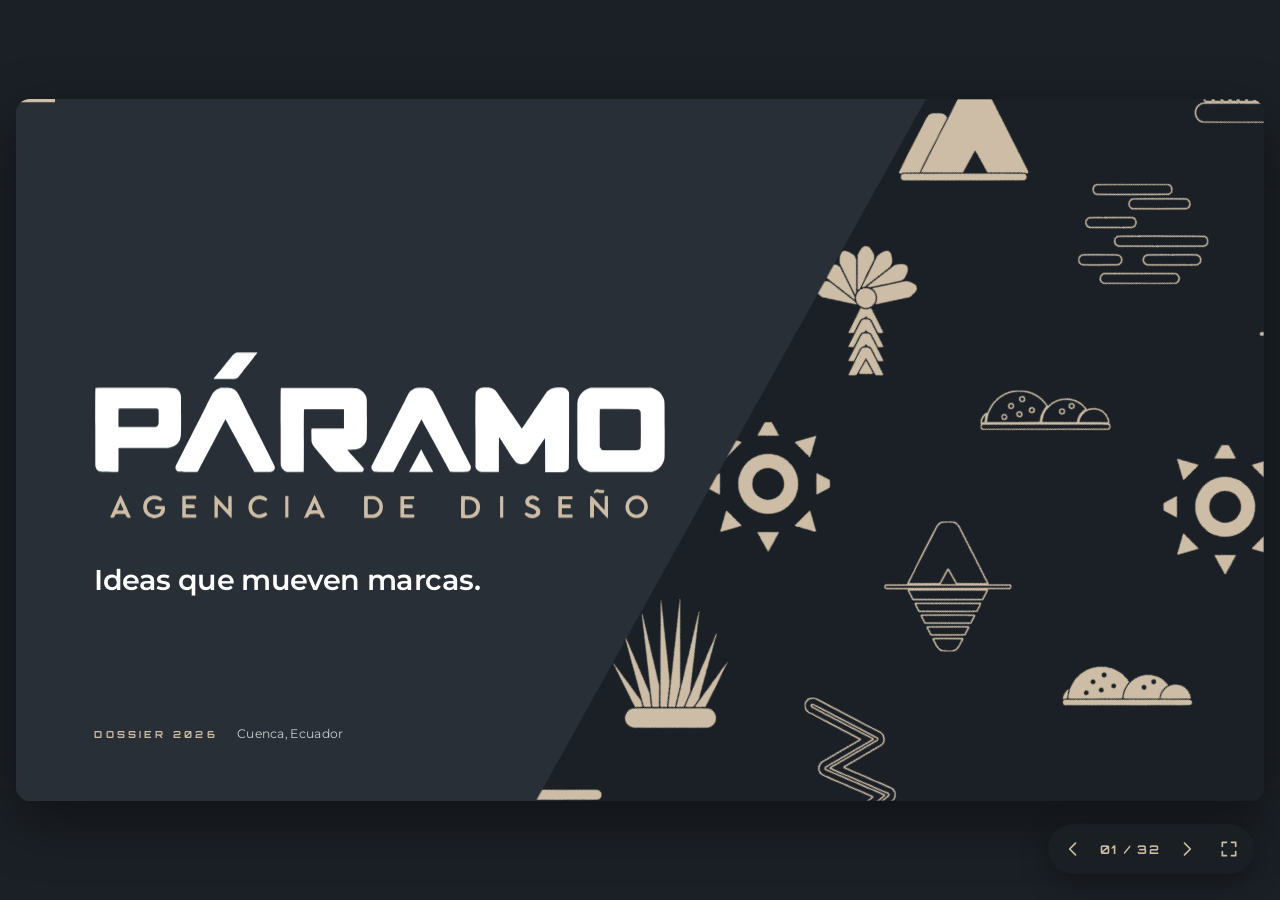
==== dossier/index.html @ e71a1310 "Agrega el dossier animado de Páramo en /dossier Presentación independiente (HTML, fuentes incrustada" ====
<!doctype html>
<html lang="es">
<head>
<meta charset="utf-8">
<meta name="viewport" content="width=device-width, initial-scale=1, viewport-fit=cover">
<title>Dossier Páramo</title>
<meta name="description" content="Dossier de Páramo, agencia de diseño. Cuenca, Ecuador.">
<style>@font-face{font-family:'Montserrat';font-style:normal;font-weight:100 900;font-display:swap;src:url([data-uri]) format('woff2');unicode-range:U+0000-00FF,U+0131,U+0152-0153,U+02BB-02BC,U+02C6,U+02DA,U+02DC,U+0304,U+0308,U+0329,U+2000-206F,U+20AC,U+2122,U+2191,U+2193,U+2212,U+2215,U+FEFF,U+FFFD}@font-face{font-family:'Montserrat';font-style:normal;font-weight:100 900;font-display:swap;src:url([data-uri]) format('woff2');unicode-range:U+0100-02BA,U+02BD-02C5,U+02C7-02CC,U+02CE-02D7,U+02DD-02FF,U+0304,U+0308,U+0329,U+1D00-1DBF,U+1E00-1E9F,U+1EF2-1EFF,U+2020,U+20A0-20AB,U+20AD-20C0,U+2113,U+2C60-2C7F,U+A720-A7FF}@font-face{font-family:'Orbitron';font-style:normal;font-weight:500;font-display:swap;src:url([data-uri]) format('woff2')}@font-face{font-family:'Orbitron';font-style:normal;font-weight:700;font-display:swap;src:url([data-uri]) format('woff2')}@font-face{font-family:'Orbitron';font-style:normal;font-weight:800;font-display:swap;src:url([data-uri]) format('woff2')}</style>
<style>:root{padding-top:env(safe-area-inset-top);padding-bottom:env(safe-area-inset-bottom)}img{max-width:100%}[hidden]{display:none!important}</style>
</head>
<body>
<style>
/* Lienzo fijo de 1920×1080 escalado al visor. Cada lámina entra con un corte diagonal al ángulo de la A del logo. */
:root{
  --azul:#282f37;        /* marca */
  --azul-hondo:#1b2026;  /* visor y láminas de foto */
  --azul-alto:#353e48;   /* superficies sobre azul */
  --oro:#cdbda6;         /* marca */
  --blanco:#ffffff;      /* marca */
  --display:"Montserrat","Avenir Next","Segoe UI",system-ui,sans-serif;
  --tecnica:"Orbitron","Montserrat",ui-sans-serif,sans-serif;
  --ease:cubic-bezier(.77,0,.18,1);
  --ease-out:cubic-bezier(.16,1,.3,1);
  --ease-back:cubic-bezier(.34,1.5,.64,1);
  --ease-wipe:cubic-bezier(.62,.02,.2,1);
  color-scheme:dark;
}
*{box-sizing:border-box}
html,body{height:100%}
body{margin:0;background:var(--azul-hondo);color:var(--blanco);font-family:var(--display);overflow:hidden;-webkit-font-smoothing:antialiased;text-rendering:optimizeLegibility}
button{font:inherit;color:inherit}
:focus-visible{outline:3px solid var(--oro);outline-offset:4px;border-radius:6px}

/* ---------- visor ---------- */
.visor{position:fixed;inset:0;padding-left:max(16px,env(safe-area-inset-left,0px));padding-right:max(16px,env(safe-area-inset-right,0px));padding-block:max(16px,env(safe-area-inset-top,0px)) max(16px,env(safe-area-inset-bottom,0px));touch-action:none}
.marco{position:relative;width:100%;height:100%}
.stage{position:absolute;left:50%;top:50%;width:1920px;height:1080px;transform:translate(-50%,-50%) scale(var(--s,.4));border-radius:22px;overflow:hidden;background:var(--azul);box-shadow:0 30px 90px rgba(0,0,0,.4)}
body.fs .visor{padding:0}
body.fs .stage{border-radius:0;box-shadow:none}
.progreso{position:absolute;left:0;top:0;height:5px;width:100%;background:var(--oro);transform-origin:0 50%;transform:scaleX(var(--p,0));transition:transform .8s var(--ease),background .4s;z-index:40}
.stage[data-tema="oro"] .progreso{background:var(--azul)}
.sweep{position:absolute;inset:0;z-index:30;pointer-events:none;background:var(--oro)}
.wiping{transition:clip-path .9s var(--ease-wipe)!important}

.controles{position:fixed;right:calc(max(16px,env(safe-area-inset-right,0px)) + 10px);bottom:calc(max(16px,env(safe-area-inset-bottom,0px)) + 10px);z-index:50;display:flex;align-items:center;gap:2px;padding:5px;border-radius:999px;background:rgba(27,32,38,.78);-webkit-backdrop-filter:blur(12px);backdrop-filter:blur(12px);color:var(--oro);box-shadow:0 8px 30px rgba(0,0,0,.3);transition:opacity .5s}
.controles.oculto{opacity:0}
.controles:hover,.controles:focus-within{opacity:1}
.ctl{width:40px;height:40px;display:grid;place-items:center;border:0;border-radius:50%;background:transparent;cursor:pointer;color:inherit}
.ctl:hover{background:rgba(205,189,166,.14)}
.ctl svg{width:20px;height:20px;fill:none;stroke:currentColor;stroke-width:2;stroke-linecap:round;stroke-linejoin:round}
.contador{font-family:var(--tecnica);font-weight:700;font-size:12px;letter-spacing:.14em;min-width:70px;text-align:center;font-variant-numeric:tabular-nums}

/* ---------- láminas ---------- */
.slide{position:absolute;inset:0;overflow:hidden;visibility:hidden}
.slide.is-current{visibility:visible}
.slide.is-leaving{transition:transform .9s var(--ease-wipe),filter .9s var(--ease-wipe);filter:brightness(.62)}
.slide:not(.is-current) *{animation-play-state:paused!important}
.t-azul{background:var(--azul);--fg:var(--blanco);--fg-2:rgba(255,255,255,.76);--eyebrow:var(--oro);color:var(--fg)}
.t-noche{background:var(--azul-hondo);--fg:var(--blanco);--fg-2:rgba(255,255,255,.74);--eyebrow:var(--oro);color:var(--fg)}
.t-blanco{background:var(--blanco);--fg:var(--azul);--fg-2:rgba(40,47,55,.78);--eyebrow:rgba(40,47,55,.72);color:var(--fg)}
.t-oro{background:var(--oro);--fg:var(--azul);--fg-2:rgba(40,47,55,.86);--eyebrow:var(--azul);color:var(--fg)}

.tec{font-family:var(--tecnica)}
.eyebrow{font-family:var(--tecnica);font-weight:700;font-size:16px;line-height:1.4;letter-spacing:.32em;text-transform:uppercase;margin:0 0 26px;color:var(--eyebrow)}
.h2{font-weight:800;font-size:76px;line-height:1.02;letter-spacing:-.022em;margin:0;text-wrap:balance}
.lead{font-weight:500;font-size:30px;line-height:1.45;margin:0;color:var(--fg-2);text-wrap:pretty}
.body{font-weight:500;font-size:25px;line-height:1.5;margin:0;color:var(--fg-2);text-wrap:pretty}

.mot{display:block;overflow:visible}

/* ---------- primitivas de entrada ---------- */
[data-a]{transition:opacity .9s var(--ease-out) var(--d,0s),transform 1s var(--ease-out) var(--d,0s),clip-path 1.15s var(--ease) var(--d,0s)}
[data-a="pop"]{transition-timing-function:var(--ease-out),var(--ease-back),var(--ease)}
.slide:not(.is-on) [data-a="up"]{opacity:0;transform:translateY(46px)}
.slide:not(.is-on) [data-a="fade"]{opacity:0}
.slide:not(.is-on) [data-a="pop"]{opacity:0;transform:scale(.6)}
[data-a="clip"]{clip-path:polygon(0% 0%,130% 0%,130% 100%,-30% 100%)}
.slide:not(.is-on) [data-a="clip"]{clip-path:polygon(130% 0%,130% 0%,130% 100%,100% 100%)}
[data-a="clip"]>img,[data-a="clip"]>video{transition:transform 2s var(--ease-out) var(--d,0s)}
.slide:not(.is-on) [data-a="clip"]>img,.slide:not(.is-on) [data-a="clip"]>video{transform:scale(1.2)}
.ln{display:block;overflow:hidden;padding-bottom:.12em;margin-bottom:-.12em}
.ln>span{display:block;transition:transform 1.05s var(--ease-out) var(--d,0s)}
.slide:not(.is-on) .ln>span{transform:translateY(115%)}

/* ---------- 01 portada ---------- */
.s1-stream{position:absolute;inset:0;clip-path:polygon(1400px 0,1920px 0,1920px 1080px,800px 1080px);background:var(--azul-hondo);transition:opacity 1.4s var(--ease-out) .1s}
.slide:not(.is-on) .s1-stream{opacity:0}
.s1-cols{position:absolute;left:1000px;top:-560px;width:1100px;height:2200px;display:flex;justify-content:center;gap:56px;transform:rotate(29deg)}
.s1-col{width:260px;height:100%;overflow:hidden}
.s1-track{will-change:transform;animation:sube 58s linear infinite}
.s1-track.baja{animation-name:baja;animation-duration:64s}
.s1-track.lenta{animation-duration:76s}
.s1-track .mot{width:200px;height:200px;margin:0 auto 110px;transform:rotate(-29deg);color:var(--oro)}
.s1-col.linea .mot{color:transparent;stroke:var(--oro);stroke-width:4.5px}
@keyframes sube{from{transform:translateY(0)}to{transform:translateY(-50%)}}
@keyframes baja{from{transform:translateY(-50%)}to{transform:translateY(0)}}
.s1-logo{position:absolute;left:120px;top:388px;width:880px}
.lockup{display:block;width:100%;height:auto;overflow:visible}
.lockup .ltr{fill:var(--blanco);transform:translateY(470px);transition:transform 1.15s var(--ease-out) calc(.2s + var(--i)*.07s)}
.is-on .lockup .ltr{transform:none}
.lockup .tag{fill:var(--oro);transition:opacity 1s var(--ease-out) .85s,transform 1s var(--ease-out) .85s}
.slide:not(.is-on) .lockup .tag{opacity:0;transform:translateY(46px)}
.s1-lema{position:absolute;left:120px;top:712px;margin:0;font-weight:600;font-size:44px;letter-spacing:-.01em;color:var(--blanco)}
.s1-pie{position:absolute;left:120px;bottom:92px;display:flex;align-items:baseline;gap:30px;font-size:19px;color:var(--fg-2)}
.s1-pie .tec{font-weight:700;font-size:15px;letter-spacing:.34em;text-transform:uppercase;color:var(--oro)}

/* ---------- 02 origen ---------- */
.s2-quebrada{position:absolute;left:1180px;top:-120px;height:1310px;width:auto;color:var(--oro)}
.q-draw .trazo{stroke-dasharray:1;stroke-dashoffset:1;transition:stroke-dashoffset 2.6s cubic-bezier(.45,0,.2,1) .35s}
.is-on .q-draw .trazo{stroke-dashoffset:0}
.s2-texto{position:absolute;left:120px;top:196px;width:1180px}
.h-mega{font-weight:900;font-size:112px;line-height:.98;letter-spacing:-.03em;margin:0}
.resalte{margin-top:.08em}
.resalte>span{display:inline-block!important;position:relative;isolation:isolate;padding:0 .16em}
.resalte>span::before{content:"";position:absolute;inset:.06em 0 .02em;background:var(--oro);z-index:-1;transform-origin:0 50%;transition:transform .9s var(--ease) calc(var(--d,0s) + .45s)}
.slide:not(.is-on) .resalte>span::before{transform:scaleX(0)}
.s2-texto .lead{margin-top:56px;max-width:780px}

/* ---------- 03 reto ---------- */
.s3-azul{position:absolute;inset:0;background:var(--azul);clip-path:polygon(0 0,1160px 0,560px 1080px,0 1080px);transition:clip-path 1.2s var(--ease) .3s}
.slide:not(.is-on) .s3-azul{clip-path:polygon(0 0,2520px 0,1920px 1080px,0 1080px)}
.s3-col{position:absolute;top:150px}
.s3-col.izq{left:120px;width:620px;--fg:var(--blanco);--fg-2:rgba(255,255,255,.76);--eyebrow:var(--oro);color:var(--blanco)}
.s3-col.der{left:1220px;width:600px}
.s3-col .h2{margin-bottom:30px}
.s3-viz{position:absolute;top:690px;width:560px;height:300px;overflow:visible}
.s3-viz.izq{left:110px}
.s3-viz.der{left:1240px}
.s3-viz text{font-family:var(--display);font-weight:700;font-size:21px;text-anchor:middle;dominant-baseline:central}
.s3-viz.izq circle{fill:none;stroke:var(--blanco);stroke-width:2.5;stroke-dasharray:7 9}
.s3-viz.izq text{fill:var(--blanco)}
.s3-viz.izq .nodo{animation:deriva1 6s ease-in-out infinite alternate}
.s3-viz.izq .n2{animation-name:deriva2;animation-duration:7s}
.s3-viz.izq .n3{animation-name:deriva3;animation-duration:5.4s}
@keyframes deriva1{to{transform:translate(-26px,22px)}}
@keyframes deriva2{to{transform:translate(8px,-30px)}}
@keyframes deriva3{to{transform:translate(30px,18px)}}
.s3-viz.der circle{fill:none;stroke:var(--azul);stroke-width:3}
.s3-viz.der text{fill:var(--azul)}
.s3-viz.der .nodo{transition:transform 1.2s var(--ease) 1.5s}
.s3-viz.der .nodo text{transition:opacity .5s 1.4s}
.is-on .s3-viz.der .n1{transform:translate(170px,0)}
.is-on .s3-viz.der .n2{transform:translate(0,60px)}
.is-on .s3-viz.der .n3{transform:translate(-170px,-20px)}
.is-on .s3-viz.der .nodo text{opacity:0}
.s3-viz.der .uno{transform-origin:280px 150px;transition:transform .9s var(--ease-back) 2.5s}
.s3-viz.der .uno circle{fill:var(--azul);stroke:none}
.s3-viz.der .uno text{fill:var(--oro);font-weight:800;font-size:27px;letter-spacing:.06em}
.slide:not(.is-on) .s3-viz.der .uno{transform:scale(0)}

/* ---------- 04 principios ---------- */
.s4-cab{position:absolute;left:120px;top:92px;width:1200px}
.s4-cab .h2{font-size:84px}
.s4-cab .lead{margin-top:14px}
.s4-bento{position:absolute;left:120px;top:342px;width:1680px;height:540px;display:grid;grid-template-columns:640px 1fr 1fr;grid-template-rows:1fr 1fr;gap:30px;margin:0;padding:0;list-style:none}
.card{position:relative;overflow:hidden;border-radius:30px;padding:44px;display:flex;flex-direction:column;justify-content:flex-end;gap:12px;min-width:0}
.card h3{margin:0;font-weight:800;font-size:38px;line-height:1.08;letter-spacing:-.015em;position:relative;max-width:var(--tw,420px)}
.card p{margin:0;font-weight:500;font-size:22px;line-height:1.45;position:relative;max-width:var(--tw,420px)}
.card .mot{position:absolute}
.card.a{grid-row:1/3;background:var(--azul);color:var(--blanco);padding:52px}
.card.a h3{font-size:50px}
.card.a{--tw:350px}
.card.a p{font-size:25px;color:rgba(255,255,255,.78)}
.card.a .mot{right:-118px;top:-40px;height:600px;width:auto;color:var(--oro);transform-origin:50% 100%;animation:mece 6s ease-in-out infinite alternate}
.card.b{grid-column:2/4;background:var(--oro);color:var(--azul);--tw:560px}
.card.b .mot{right:70px;top:10px;height:236px;width:auto;color:var(--blanco);animation:flota 5s ease-in-out infinite alternate}
.card.c{background:var(--blanco);color:var(--azul);border:2.5px solid var(--azul);--tw:300px}
.card.c .mot{right:30px;top:26px;height:124px;width:auto;color:var(--oro);animation:gira 40s linear infinite}
.card.d{background:var(--oro);color:var(--azul);--tw:430px}
.card.d .mot{right:30px;top:26px;width:150px;height:auto;color:var(--blanco);transform-origin:50% 100%;animation:respira 4.5s ease-in-out infinite alternate}
.card.c p,.card.b p,.card.d p{color:rgba(40,47,55,.86)}
@keyframes mece{from{transform:rotate(-2.4deg)}to{transform:rotate(2.4deg)}}
@keyframes flota{from{transform:translateY(-8px)}to{transform:translateY(12px)}}
@keyframes gira{to{transform:rotate(360deg)}}
@keyframes respira{from{transform:scale(1)}to{transform:scale(1.08)}}
.s4-valores{position:absolute;left:-80px;right:-80px;top:926px;height:88px;background:var(--azul);transform:rotate(-1.6deg);display:flex;align-items:center;overflow:hidden}
.s4-valores .pista{display:flex;align-items:center;white-space:nowrap;animation:marquesina 42s linear infinite;will-change:transform}
.s4-valores span{font-weight:800;font-size:30px;letter-spacing:.14em;text-transform:uppercase;color:var(--oro)}
.s4-valores .mot{width:30px;height:30px;margin:0 38px;color:var(--oro)}
@keyframes marquesina{to{transform:translateX(-50%)}}

/* ---------- 05 servicios ---------- */
.s5-izq{position:absolute;left:120px;top:150px;width:560px}
.s5-izq .h2{font-size:72px}
.s5-ficha{position:absolute;left:120px;top:600px;width:560px}
.s5-num{margin:0;font-weight:700;font-size:16px;letter-spacing:.28em;color:var(--oro);font-variant-numeric:tabular-nums}
.s5-nombre{margin:18px 0 12px;font-weight:800;font-size:54px;letter-spacing:-.02em;color:var(--oro)}
.s5-desc{margin:0;font-weight:500;font-size:27px;line-height:1.45;color:var(--fg-2);min-height:2.9em}
.s5-ficha.cambia .s5-nombre,.s5-ficha.cambia .s5-desc{animation:aparece .6s var(--ease-out) both}
.s5-ficha.cambia .s5-desc{animation-delay:.08s}
@keyframes aparece{from{opacity:0;transform:translateY(16px)}}
.s5-barra{margin-top:34px;height:3px;background:rgba(255,255,255,.14);overflow:hidden}
.s5-barra span{display:block;height:100%;background:var(--oro);transform-origin:0 50%;animation:llena 3s linear both}
@keyframes llena{from{transform:scaleX(0)}to{transform:scaleX(1)}}
.s5-lista{position:absolute;left:770px;top:166px;margin:0;padding:0;list-style:none}
.s5-verbo{display:block;border:0;background:none;padding:0 12px 0 0;margin:0;cursor:pointer;text-align:left;font-family:var(--display);font-weight:900;font-size:124px;line-height:1.2;letter-spacing:-.025em;color:transparent;-webkit-text-stroke:2px rgba(205,189,166,.55);transition:color .55s var(--ease-out),-webkit-text-stroke-color .55s,transform .7s var(--ease-out)}
.s5-verbo:hover{-webkit-text-stroke-color:var(--oro)}
.s5-verbo[aria-pressed="true"]{color:var(--blanco);-webkit-text-stroke-color:transparent;transform:translateX(34px)}

/* ---------- 06 equipo ---------- */
.s6-cab{position:absolute;left:120px;top:96px;width:1300px}
.s6-cab .h2{font-size:72px}
.s6-cab .body{margin-top:18px;max-width:none}
.s6-fila{margin:0;padding:0;list-style:none}
.s6-card{position:absolute;width:250px;transition:transform 1.1s var(--ease-out) calc(.3s + var(--i)*.09s),opacity .9s var(--ease-out) calc(.3s + var(--i)*.09s)}
.slide:not(.is-on) .s6-card{transform:translateY(150px);opacity:0}
.s6-foto{margin:0;border-radius:18px;overflow:hidden;aspect-ratio:508/594;background:var(--azul);box-shadow:0 22px 40px rgba(40,47,55,.22)}
.s6-foto img{display:block;width:100%;height:100%;object-fit:cover;transition:transform 2s var(--ease-out) calc(.3s + var(--i)*.09s)}
.slide:not(.is-on) .s6-foto img{transform:scale(1.2)}
.s6-nombre{margin:16px 0 4px;font-weight:800;font-size:24px;letter-spacing:-.01em}
.s6-rol{margin:0;font-family:var(--tecnica);font-weight:700;font-size:12px;line-height:1.5;letter-spacing:.16em;text-transform:uppercase;color:rgba(40,47,55,.86)}

/* ---------- integrantes ---------- */
.perfil-mot{position:absolute;color:var(--oro)}
.perfil-mot.sube{transition:transform 1.5s var(--ease-out) .15s}
.slide:not(.is-on) .perfil-mot.sube{transform:translateY(300px)}
.perfil-mot.cordillera{left:860px;top:548px;width:1160px;height:auto}
.perfil-mot.quebrada{left:1330px;top:170px;height:1000px;width:auto}
.perfil-foto{position:absolute;left:1150px;top:196px;width:540px;height:632px;margin:0;border-radius:30px;overflow:hidden;box-shadow:0 40px 90px rgba(0,0,0,.45)}
.perfil-foto img{display:block;width:100%;height:100%;object-fit:cover}
.perfil-texto{position:absolute;left:120px;top:206px;width:980px}
.perfil-nombre{margin:0 0 34px;font-weight:900;font-size:176px;line-height:.9;letter-spacing:-.04em}
.chips{display:flex;flex-wrap:wrap;gap:14px;list-style:none;padding:0;margin:46px 0 0;max-width:900px}
.chips li{font-weight:600;font-size:22px;padding:12px 24px;border:2px solid rgba(205,189,166,.7);border-radius:999px;color:var(--oro)}

/* ---------- 08 crisol ---------- */
.s8-cab{position:absolute;left:120px;top:96px;width:640px}
.s8-cab .h2{font-size:68px;margin-bottom:16px}
.tile{position:absolute;margin:0;border-radius:24px;overflow:hidden;background:#000}
.tile>img,.tile>video{display:block;width:100%;height:100%;object-fit:cover}
.tile.a{left:120px;top:360px;width:640px;height:630px}
.tile.b{left:790px;top:96px;width:500px;height:432px}
.tile.c{left:1320px;top:96px;width:480px;height:432px}
.tile.d{left:790px;top:558px;width:500px;height:432px}
.tile.e{left:1320px;top:558px;width:480px;height:432px}
.tile-tag{position:absolute;left:18px;bottom:18px;padding:8px 16px;border-radius:999px;background:rgba(27,32,38,.72);-webkit-backdrop-filter:blur(8px);backdrop-filter:blur(8px);font-weight:600;font-size:16px;color:var(--blanco)}

/* ---------- 09 danzarte ---------- */
.s9-cab{position:absolute;left:0;right:0;top:84px;text-align:center}
.s9-cab .h2{font-size:84px}
.s9-cab .body{margin-top:12px}
.s9-carrusel{position:absolute;left:0;top:300px;width:1920px;height:720px;perspective:1100px;cursor:grab;touch-action:none}
.s9-carrusel.agarrado{cursor:grabbing}
.s9-foto{position:absolute;left:795px;top:140px;width:330px;height:440px;margin:0;border-radius:22px;overflow:hidden;background:var(--oro);box-shadow:0 28px 50px rgba(40,47,55,.2);will-change:transform,opacity;backface-visibility:hidden}
.s9-foto img{display:block;width:100%;height:100%;object-fit:cover;pointer-events:none;user-select:none;-webkit-user-drag:none}
.s9-pista{position:absolute;left:0;right:0;bottom:46px;margin:0;text-align:center;font-weight:700;font-size:13px;letter-spacing:.32em;text-transform:uppercase;color:rgba(40,47,55,.72)}

/* ---------- 10 promocional ---------- */
.s10-video{position:absolute;left:170px;top:113px;width:480px;height:853px;margin:0;border-radius:38px;overflow:hidden;background:#000;box-shadow:0 40px 90px rgba(0,0,0,.45)}
.s10-video video{display:block;width:100%;height:100%;object-fit:cover}
.s10-sonido{position:absolute;right:18px;bottom:18px;display:flex;align-items:center;gap:10px;padding:10px 18px 10px 14px;border:0;border-radius:999px;background:rgba(27,32,38,.72);-webkit-backdrop-filter:blur(8px);backdrop-filter:blur(8px);color:var(--blanco);font-weight:600;font-size:17px;cursor:pointer}
.s10-sonido svg{width:22px;height:22px;fill:none;stroke:currentColor;stroke-width:2;stroke-linecap:round;stroke-linejoin:round}
.s10-sonido .on{display:none}
.s10-sonido[aria-pressed="true"] .on{display:inline}
.s10-sonido[aria-pressed="true"] .off{display:none}
.s10-texto{position:absolute;left:790px;top:150px;width:1000px}
.s10-texto .h2{font-size:92px;margin-bottom:24px}
.s10-tira{position:absolute;left:790px;top:610px;display:flex;gap:24px}
.s10-tira img{display:block;width:160px;height:284px;object-fit:cover;border-radius:14px;outline:3px solid transparent;outline-offset:5px;transition:opacity .9s var(--ease-out) var(--d,0s),transform 1s var(--ease-out) var(--d,0s),outline-color .3s}
.s10-tira img.activo{outline-color:var(--oro)}
.s10-progreso{position:absolute;left:790px;top:930px;width:896px;height:4px;background:rgba(255,255,255,.14);border-radius:4px;overflow:hidden}
.s10-progreso span{display:block;height:100%;background:var(--oro);transform-origin:0 50%;transform:scaleX(0)}

/* ---------- marcas ---------- */
.sm-cab{position:absolute;left:120px;top:96px;width:1300px}
.sm-cab .h2{font-size:76px;margin-bottom:16px}
.sm-marcas{position:absolute;left:120px;top:340px;width:1680px;height:640px;display:grid;grid-template-columns:repeat(3,1fr);gap:30px;margin:0;padding:0;list-style:none}
.marca{position:relative;border-radius:28px;overflow:hidden;min-width:0;box-shadow:0 26px 50px rgba(40,47,55,.22)}
.marca .logo{position:absolute;inset:0 0 110px;display:grid;place-items:center}
.marca .logo img{display:block;width:var(--lw,70%);height:auto;transition:transform 1.5s var(--ease-out) calc(var(--d,0s) + .25s)}
.slide:not(.is-on) .marca .logo img{transform:scale(.8)}
.marca .pie{position:absolute;left:36px;right:36px;bottom:34px;display:flex;align-items:flex-end;justify-content:space-between;gap:16px}
.marca .pie p{margin:0}
.marca .pie b{display:block;font-weight:800;font-size:28px;letter-spacing:-.01em}
.marca .pie small{display:block;margin-top:6px;font-family:var(--tecnica);font-weight:700;font-size:12px;letter-spacing:.18em;text-transform:uppercase}
.muestras{display:flex;gap:8px;margin:0;padding:0;list-style:none}
.muestras li{width:28px;height:28px;border-radius:50%;box-shadow:inset 0 0 0 1.5px currentColor}
.marca.nol{background:#f6f6f6;color:#24335e;--lw:78%}
.marca.nov{background:#131b2a;color:#ffffff;--lw:44%}
.marca.pos{background:#ffffff;color:#b11f1d;--lw:52%}

/* ---------- posts ---------- */
.sp-cab{position:absolute;left:120px;top:96px;width:1400px}
.sp-cab .h2{font-size:76px;margin-bottom:16px}
.sp-cinta{position:absolute;left:0;top:336px;width:1920px;height:680px;overflow:hidden}
.sp-pista{display:flex;width:max-content;padding-top:10px;animation:marquesina 64s linear infinite;will-change:transform}
.sp-cinta:hover .sp-pista{animation-play-state:paused}
.post{flex:none;width:480px;height:600px;margin:0 36px 0 0;border-radius:20px;overflow:hidden;box-shadow:0 26px 50px rgba(0,0,0,.45)}
.post img{display:block;width:100%;height:100%;object-fit:cover}

/* ---------- bienes raíces ---------- */
.sb-cab{position:absolute;left:120px;top:96px;width:1060px}
.sb-cab .h2{font-size:76px;margin-bottom:16px}
.sb-fotos{position:absolute;left:120px;top:362px;width:1060px;height:596px;margin:0;border-radius:26px;overflow:hidden;background:#000;box-shadow:0 30px 70px rgba(0,0,0,.4)}
.sb-pase img{position:absolute;inset:0;display:block;width:100%;height:100%;object-fit:cover;opacity:0;transform:scale(1.12);transition:opacity 1.3s ease,transform 7s linear}
.sb-pase img.activo{opacity:1;transform:scale(1)}
.sb-puntos{position:absolute;right:26px;bottom:28px;display:flex;gap:9px}
.sb-puntos span{width:9px;height:9px;border-radius:50%;background:rgba(255,255,255,.5);transition:background .3s,transform .3s}
.sb-puntos span.activo{background:var(--oro);transform:scale(1.3)}
.s10-video.sb-video{left:1260px}

/* ---------- motivos por integrante ---------- */
.perfil-mot.sol{left:1250px;top:380px;height:900px;width:auto;animation:gira 70s linear infinite}
.perfil-mot.neblina{left:960px;top:560px;width:1120px;height:auto;animation:niebla 9s ease-in-out infinite alternate}
@keyframes niebla{from{transform:translateX(-36px)}to{transform:translateX(44px)}}
.s-jose .perfil-nombre{font-size:136px}

/* ---------- Mapola: marca ---------- */
.mm-cab{position:absolute;left:120px;top:96px;width:1200px}
.mm-cab .h2{font-size:76px;margin-bottom:16px}
.mm-paleta{position:absolute;right:120px;top:214px;display:flex;gap:28px;margin:0;padding:0;list-style:none}
.mm-paleta li{display:flex;align-items:center;gap:12px;font-family:var(--tecnica);font-weight:700;font-size:13px;letter-spacing:.14em;color:rgba(40,47,55,.78)}
.mm-paleta span{width:38px;height:38px;border-radius:50%;box-shadow:inset 0 0 0 1.5px rgba(40,47,55,.22)}
.mm-iso,.mm-logo{position:absolute;margin:0;border-radius:28px;overflow:hidden;box-shadow:0 26px 50px rgba(40,47,55,.18)}
.mm-iso{left:120px;top:340px;width:640px;height:640px}
.mm-logo{left:790px;width:1010px;height:305px}
.mm-iso img,.mm-logo img{display:block;width:100%;height:100%;object-fit:cover}
.mm-logo.crema{top:340px;background:#ffedbb}
.mm-logo.cafe{top:675px;background:#7d2519}

/* ---------- Mapola: posts ---------- */
.mp-cab{position:absolute;left:120px;top:96px;width:1300px}
.mp-cab .h2{font-size:76px;margin-bottom:16px}
.naipe{position:absolute;top:356px;left:var(--l);width:420px;height:525px;margin:0;border-radius:22px;overflow:hidden;box-shadow:0 30px 60px rgba(0,0,0,.42);transform:translateY(var(--y)) rotate(var(--r));transition:transform 1.1s var(--ease-out) calc(.35s + var(--i)*.1s),opacity .8s ease calc(.35s + var(--i)*.1s)}
.naipe img{display:block;width:100%;height:100%;object-fit:cover}
.slide:not(.is-on) .naipe{transform:translateX(calc(750px - var(--l))) translateY(200px) rotate(0deg);opacity:0}
.is-on .naipe:hover{transform:translateY(calc(var(--y) - 26px)) rotate(0deg) scale(1.03);z-index:9;transition-delay:0s;transition-duration:.45s}

/* ---------- Essence ---------- */
.se-cielo{position:absolute;inset:0;pointer-events:none}
.estrella{position:absolute;border-radius:50%;background:var(--blanco);opacity:.15;animation:titila var(--t) ease-in-out var(--dl) infinite alternate}
.estrella.oro{background:var(--oro)}
@keyframes titila{to{opacity:.95}}
.se-cab{position:absolute;left:120px;top:330px;width:580px}
.se-cab .h2{font-size:76px;margin-bottom:22px}
.se-escena{position:absolute;left:760px;top:150px;width:1060px;height:780px;perspective:1800px}
.se-flota{width:100%;height:100%;animation:flota-lenta 7s ease-in-out infinite alternate}
@keyframes flota-lenta{from{transform:translateY(-10px)}to{transform:translateY(14px)}}
.se-portada{position:relative;width:1040px;height:758px;margin:10px 0 0 10px;border-radius:8px;overflow:hidden;box-shadow:0 60px 110px rgba(0,0,0,.6);transform:rotateY(-9deg) rotateX(3deg);transition:transform 1.6s var(--ease-out) .25s,opacity 1.2s ease .25s}
.slide:not(.is-on) .se-portada{transform:rotateY(-55deg) rotateX(8deg) translateX(240px);opacity:0}
.se-portada img{display:block;width:100%;height:100%;object-fit:cover}
.se-portada::after{content:"";position:absolute;top:0;bottom:0;left:49.4%;width:1.2%;background:linear-gradient(90deg,rgba(0,0,0,.28),rgba(255,255,255,.14) 50%,rgba(0,0,0,.28))}

/* ---------- Darío ---------- */
.perfil-mot.laguna{left:1290px;top:300px;height:960px;width:auto;animation:flota 6s ease-in-out infinite alternate}
.d3-cab{position:absolute;left:120px;top:96px;width:1000px}
.d3-cab .h2{font-size:76px;margin-bottom:16px}
.d3-pantalla{position:absolute;left:120px;top:330px;width:1080px;height:608px;margin:0;border-radius:24px;overflow:hidden;background:#000;box-shadow:0 34px 70px rgba(0,0,0,.45)}
.d3-pase img{position:absolute;inset:0;display:block;width:100%;height:100%;object-fit:cover;opacity:0;transform:scale(1.1);transition:opacity 1.1s ease,transform 6s linear}
.d3-pase img.activo{opacity:1;transform:scale(1)}
.d3-pantalla .tile-tag{z-index:3}
.d3-puntos{position:absolute;right:24px;bottom:28px;display:flex;gap:8px;z-index:3}
.d3-puntos span{width:8px;height:8px;border-radius:50%;background:rgba(255,255,255,.5);transition:background .3s,transform .3s}
.d3-puntos span.activo{background:var(--oro);transform:scale(1.3)}
.d3-halo{position:absolute;left:1130px;top:170px;width:720px;height:820px;border-radius:50%;background:radial-gradient(closest-side,rgba(205,189,166,.26),rgba(205,189,166,0));pointer-events:none}
.d3-flota{position:absolute;left:1270px;top:50px;width:420px;animation:flota-personaje 6s ease-in-out infinite alternate}
@keyframes flota-personaje{from{transform:translateY(-12px) rotate(-1.2deg)}to{transform:translateY(16px) rotate(1.2deg)}}
.d3-personaje{display:block;width:100%;height:auto;filter:drop-shadow(0 40px 50px rgba(0,0,0,.55));transition:transform 1.5s var(--ease-out) .3s,opacity 1.1s ease .3s}
.slide:not(.is-on) .d3-personaje{transform:translateY(160px);opacity:0}
.dr-cab{position:absolute;left:120px;top:96px;width:1100px}
.dr-cab .h2{font-size:76px;margin-bottom:16px}
.dr-ruleta{position:absolute;right:130px;top:64px;width:280px;height:auto;transition:transform 1.8s var(--ease-out) .4s,opacity .8s ease .4s}
.slide:not(.is-on) .dr-ruleta{transform:rotate(-300deg) scale(.6);opacity:0}
.dr-fila{position:absolute;left:0;right:0;top:376px;height:604px;display:flex;justify-content:center;align-items:flex-end;gap:40px;overflow:hidden;padding-bottom:24px;margin:0;list-style:none}
.dr-rollup{flex:none;height:560px;border-radius:6px;overflow:hidden;box-shadow:0 18px 30px rgba(40,47,55,.28);transition:transform 1.2s var(--ease-out) calc(.3s + var(--i)*.1s)}
.dr-rollup img{display:block;height:100%;width:auto}
.slide:not(.is-on) .dr-rollup{transform:translateY(112%)}
.dr-piso{position:absolute;left:120px;right:120px;top:957px;height:2px;background:rgba(40,47,55,.14)}
.df-cab{position:absolute;left:120px;top:96px;width:1300px}
.df-cab .h2{font-size:76px;margin-bottom:12px}
.df-foto{position:absolute;margin:0;border-radius:22px;overflow:hidden;box-shadow:0 28px 56px rgba(0,0,0,.4)}
.df-foto img{display:block;width:100%;height:100%;object-fit:cover;animation:kb 16s ease-in-out infinite alternate}
@keyframes kb{from{transform:scale(1)}to{transform:scale(1.08)}}
.df-foto.cruz{left:120px;top:300px;width:460px;height:690px}
.df-foto.cima{left:610px;top:300px;width:700px;height:380px}
.df-foto.teatro{left:610px;top:710px;width:700px;height:280px}
.df-foto.orquidea{left:1340px;top:300px;width:460px;height:690px}

/* ---------- Jorge ---------- */
.perfil-mot.frailejon{left:1250px;top:290px;height:960px;width:auto;transform-origin:50% 100%;transition:transform 1.6s var(--ease-out) .15s}
.slide:not(.is-on) .perfil-mot.frailejon{transform:scaleY(.15)}
.gm-cab{position:absolute;left:120px;top:96px;width:520px}
.gm-cab .h2{font-size:76px;margin-bottom:16px}
.gm-pantalla{position:absolute;left:700px;top:96px;width:1100px;height:619px;margin:0;border-radius:24px;overflow:hidden;background:#000;box-shadow:0 34px 70px rgba(0,0,0,.45)}
.gm-capas{position:absolute;inset:0}
.gm-capas video{position:absolute;inset:0;display:block;width:100%;height:100%;object-fit:cover;opacity:0;transition:opacity .5s ease}
.gm-capas video.activo{opacity:1}
.gm-tabs{position:absolute;left:700px;top:752px;display:flex;gap:14px;margin:0;padding:0;list-style:none}
.gm-tab{display:flex;align-items:baseline;gap:12px;padding:14px 24px;border:2px solid rgba(205,189,166,.45);border-radius:999px;background:transparent;color:var(--fg);font-weight:700;font-size:20px;cursor:pointer;transition:background .3s,color .3s,border-color .3s}
.gm-tab small{font-family:var(--tecnica);font-weight:700;font-size:12px;letter-spacing:.2em;text-transform:uppercase;color:var(--oro)}
.gm-tab[aria-pressed="true"]{background:var(--oro);border-color:var(--oro);color:var(--azul)}
.gm-tab[aria-pressed="true"] small{color:var(--azul)}
.gm-barra{position:absolute;left:700px;top:846px;width:1100px;height:3px;background:rgba(255,255,255,.14);overflow:hidden}
.gm-barra span{display:block;height:100%;background:var(--oro);transform-origin:0 50%;transform:scaleX(0)}
.gm-rig{position:absolute;left:120px;top:560px;width:520px;height:293px;margin:0;border-radius:20px;overflow:hidden;background:#000;box-shadow:0 26px 50px rgba(0,0,0,.4)}
.gm-rig video{display:block;width:100%;height:100%;object-fit:cover}
.g3-cab{position:absolute;left:120px;top:330px;width:540px}
.g3-cab .h2{font-size:76px;margin-bottom:16px}
.g3-escena{position:absolute;inset:0;perspective:1600px;pointer-events:none}
.g3-flota{position:absolute;pointer-events:auto;animation:orbita 9s ease-in-out infinite alternate}
@keyframes orbita{from{transform:rotateY(-4deg) rotateX(2deg)}to{transform:rotateY(4deg) rotateX(-2deg)}}
.g3-flota.robot{left:700px;top:202px;width:380px;height:676px;animation-duration:11s}
.g3-flota.radio{left:1110px;top:136px;width:690px;height:388px;animation-delay:-3s}
.g3-flota.personaje{left:1110px;top:554px;width:690px;height:388px;animation-delay:-6s;animation-duration:10s}
.g3-tile{position:relative;width:100%;height:100%;margin:0;border-radius:22px;overflow:hidden;background:#000;box-shadow:0 30px 60px rgba(0,0,0,.45)}
.g3-tile img{display:block;width:100%;height:100%;object-fit:cover}
.gk-cab{position:absolute;left:120px;top:96px;width:1300px}
.gk-cab .h2{font-size:76px;margin-bottom:16px}
.gk-foto{position:absolute;top:400px;height:470px;margin:0;border-radius:24px;overflow:hidden;box-shadow:0 26px 50px rgba(40,47,55,.25)}
.gk-foto img{display:block;width:100%;height:100%;object-fit:cover}
.gk-foto.a{left:120px;width:627px}
.gk-foto.b{left:777px;width:353px}
.gk-foto.c{left:1160px;width:640px}

/* ---------- José: marcas ---------- */
.jm-cab{position:absolute;left:120px;top:96px;width:1300px}
.jm-cab .h2{font-size:76px;margin-bottom:16px}
.jm-muro{position:absolute;left:120px;top:340px;width:1680px;height:640px;display:grid;grid-template-columns:repeat(4,1fr);grid-template-rows:repeat(2,1fr);gap:26px;margin:0;padding:0;list-style:none}
.jm-celda{position:relative;min-width:0;border-radius:22px;overflow:hidden;display:grid;place-items:center;background:var(--bg);box-shadow:0 22px 40px rgba(40,47,55,.2);transform:perspective(900px) rotateY(0deg);transition:transform 1s var(--ease-out) calc(.3s + var(--i)*.08s),opacity .6s ease calc(.3s + var(--i)*.08s)}
.slide:not(.is-on) .jm-celda{transform:perspective(900px) rotateY(-90deg);opacity:0}
.jm-celda img{position:absolute;left:9%;top:12%;display:block;width:82%;height:76%;object-fit:contain}
.jm-celda.foto img{left:0;top:0;width:100%;height:100%;object-fit:cover}

/* ---------- José: editorial y web ---------- */
.jv-cab{position:absolute;left:120px;top:96px;width:520px}
.jv-cab .h2{font-size:76px;margin-bottom:16px}
.jv-visor{position:absolute;left:700px;top:96px;width:1100px;height:733px;margin:0;border-radius:24px;overflow:hidden;background:#111;box-shadow:0 34px 70px rgba(0,0,0,.45)}
.jv-item{position:absolute;inset:0;display:grid;place-items:center;background:var(--bg);clip-path:polygon(130% 0,130% 0,130% 100%,100% 100%)}
.jv-item img{position:absolute;inset:0;display:block;width:100%;height:100%;object-fit:contain}
.jv-item.activo{clip-path:polygon(0 0,130% 0,130% 100%,-30% 100%);z-index:2;transition:clip-path .95s var(--ease-wipe)}
.jv-item.prev{clip-path:polygon(0 0,130% 0,130% 100%,-30% 100%);z-index:1}
.jv-pie{position:absolute;left:700px;top:860px;width:1100px;display:flex;align-items:baseline;justify-content:space-between;gap:24px}
.jv-titulo{margin:0;font-weight:800;font-size:34px;letter-spacing:-.01em}
.jv-tipo{font-family:var(--tecnica);font-weight:700;font-size:14px;letter-spacing:.26em;text-transform:uppercase;color:var(--oro)}
.jv-pie.cambia .jv-titulo,.jv-pie.cambia .jv-tipo{animation:aparece .55s var(--ease-out) both}
.jv-barra{position:absolute;left:700px;top:928px;width:1100px;height:3px;background:rgba(255,255,255,.14);overflow:hidden}
.jv-barra span{display:block;height:100%;background:var(--oro);transform-origin:0 50%;animation:llena 3.8s linear both}
.jv-miniaturas{position:absolute;left:120px;top:470px;width:520px;display:grid;grid-template-columns:repeat(3,1fr);gap:14px;margin:0;padding:0;list-style:none}
.jv-mini{display:block;width:100%;aspect-ratio:3/2;padding:0;border:0;border-radius:12px;overflow:hidden;cursor:pointer;background:var(--bg);outline:3px solid transparent;outline-offset:4px;opacity:.55;transition:outline-color .3s,opacity .3s}
.jv-mini img{display:block;width:100%;height:100%;object-fit:cover}
.jv-mini[aria-pressed="true"]{outline-color:var(--oro);opacity:1}
.jv-mini:hover{opacity:1}

/* ---------- José: fotografía ---------- */
.jf-cab{position:absolute;left:120px;top:330px;width:520px}
.jf-cab .h2{font-size:76px;margin-bottom:16px}
.jf-cols{position:absolute;left:700px;top:0;width:1100px;height:1080px;display:flex;gap:30px}
.jf-col{flex:1;min-width:0;height:100%;overflow:hidden}
.jf-pista{will-change:transform;animation:sube 46s linear infinite}
.jf-col.baja .jf-pista{animation-name:baja;animation-duration:52s}
.jf-cols:hover .jf-pista{animation-play-state:paused}
.jf-foto{position:relative;margin:0 0 30px;border-radius:22px;overflow:hidden;box-shadow:0 20px 40px rgba(40,47,55,.16)}
.jf-foto img{display:block;width:100%;height:auto}

/* ---------- 11 proceso ---------- */
.s11-cab{position:absolute;left:120px;top:96px;width:1600px}
.s11-cab .h2{font-size:72px}
.s11-cab .body{margin-top:16px}
.s11-linea{position:absolute;left:150px;top:659px;width:1620px;height:3px;background:var(--azul);transform-origin:0 50%;transition:transform 1.9s cubic-bezier(.5,0,.2,1) .45s}
.slide:not(.is-on) .s11-linea{transform:scaleX(0)}
.s11-fases{position:absolute;left:120px;top:470px;width:1680px;display:grid;grid-template-columns:repeat(5,1fr);margin:0;padding:0;list-style:none}
.s11-fases li{position:relative;padding-right:20px;min-width:0}
.s11-fases .mot{height:136px;width:auto;max-width:170px;color:var(--azul)}
.s11-punto{display:block;width:26px;height:26px;margin:40px 0 32px 17px;border-radius:50%;background:var(--azul);box-shadow:0 0 0 6px var(--blanco),0 0 0 9px var(--oro)}
.s11-num{margin:0 0 10px;font-weight:700;font-size:15px;letter-spacing:.28em;color:rgba(40,47,55,.72)}
.s11-fases h3{margin:0 0 10px;font-weight:800;font-size:31px;letter-spacing:-.015em;white-space:nowrap}
.s11-fases p.d{margin:0;font-weight:500;font-size:22px;line-height:1.45;color:var(--fg-2);max-width:290px}
.acta{display:inline-block;margin-top:20px;padding:8px 14px;border-radius:999px;background:var(--azul);color:var(--oro);font-family:var(--tecnica);font-weight:700;font-size:12px;letter-spacing:.22em;text-transform:uppercase}

/* ---------- 12 cierre ---------- */
.s12-logo{position:absolute;left:120px;top:96px;width:290px;height:auto;--logo-1:var(--blanco);--logo-2:var(--oro)}
.s12-titulo{position:absolute;left:120px;top:248px;margin:0;font-weight:900;font-size:140px;line-height:.96;letter-spacing:-.035em}
.s12-titulo .oro{color:var(--oro)}
.s12-cierre .lead{position:absolute;left:120px;top:566px;width:900px}
.s12-datos{position:absolute;left:120px;top:704px;width:900px;margin:0;display:grid;grid-template-columns:repeat(3,auto);justify-content:start;gap:34px 64px}
.s12-datos .ancho{grid-column:1/-1}
.s12-datos dt{font-family:var(--tecnica);font-weight:700;font-size:13px;letter-spacing:.3em;text-transform:uppercase;color:var(--oro)}
.s12-datos dd{margin:10px 0 0;font-weight:600;font-size:26px;color:var(--blanco);overflow-wrap:anywhere}
.s12-datos a{color:inherit;text-decoration:underline;text-decoration-color:rgba(205,189,166,.6);text-underline-offset:6px;text-decoration-thickness:2px}
.s12-datos .pendiente{display:inline-block;padding:6px 16px;border:2px dashed rgba(205,189,166,.65);border-radius:10px;color:var(--oro);font-size:20px}
.s12-paisaje{position:absolute;inset:0;pointer-events:none}
.s12-paisaje .planta{position:absolute;bottom:-8px;transform-origin:50% 100%;animation:mece 7s ease-in-out infinite alternate}
.s12-paisaje .planta:nth-child(2n){animation-duration:8.5s;animation-direction:alternate-reverse}
.s12-paisaje .mot{width:100%;height:auto;color:var(--oro);transform-origin:50% 100%;transition:transform 1.3s var(--ease-out) calc(.55s + var(--i)*.14s)}
.slide:not(.is-on) .s12-paisaje .mot{transform:scaleY(0)}

/* ---------- impresión local (#print) ---------- */
@page{size:1920px 1080px;margin:0}
html.print,html.print body{height:auto;overflow:visible;background:var(--azul-hondo)}
html.print .visor{position:static;padding:0}
html.print .marco{height:auto}
html.print .stage{position:static;transform:none;width:1920px;height:auto;border-radius:0;box-shadow:none;overflow:visible}
html.print .slide{position:relative;visibility:visible;width:1920px;height:1080px;break-after:page}
html.print *,html.print *::before,html.print *::after{transition:none!important;animation:none!important;will-change:auto!important}
html.print .controles,html.print .progreso,html.print .sweep,html.print .s9-pista,html.print .s10-sonido{display:none!important}
html.print .s5-verbo[aria-pressed="true"]{transform:translateX(34px)}

@media (prefers-reduced-motion: reduce){
  *,*::before,*::after{animation-duration:.001s!important;animation-iteration-count:1!important;transition-duration:.001s!important;transition-delay:0s!important}
}
</style>

<svg width="0" height="0" style="position:absolute" aria-hidden="true" focusable="false"><defs><symbol id="m-laguna" viewBox="0 0 384.8 394"><path fill="currentColor" fill-rule="evenodd" d="M181.1 392.6C176.7 392.3 176.4 392.2 173.6 391.1C169.0 389.4 167.7 388.5 163.6 384.2C159.8 380.4 155.7 373.9 154.2 369.3C153.9 368.6 153.6 367.9 153.4 367.7C153.2 367.6 152.9 366.9 152.7 366.3C152.5 365.6 152.2 365.0 151.7 364.7C151.3 364.4 150.9 363.7 150.6 363.0C150.4 362.3 149.8 361.1 149.2 360.2C146.4 355.9 146.7 355.4 151.6 355.2C156.1 354.9 228.9 354.9 233.4 355.2C237.7 355.4 238.0 355.6 237.3 357.5C237.0 358.2 236.4 359.3 235.9 360.1C235.4 360.8 234.8 362.0 234.5 362.8C234.2 363.5 233.6 364.4 233.3 364.8C232.9 365.1 232.2 366.2 231.8 367.1C229.3 373.0 228.3 375.0 227.6 375.8C227.2 376.2 226.5 377.2 226.1 377.9C224.6 380.8 224.0 381.6 221.5 384.2C218.3 387.4 216.4 389.1 215.4 389.4C215.0 389.6 213.7 390.1 212.5 390.6C211.3 391.1 209.9 391.7 209.2 391.9C206.4 392.9 190.0 393.3 181.1 392.6ZM141.0 343.6C140.7 343.4 140.5 342.9 140.4 342.4C140.3 342.0 139.9 341.3 139.6 340.9C139.3 340.5 139.0 340.1 139.0 339.9C139.0 339.5 137.6 336.5 137.0 335.8C136.8 335.5 136.5 334.9 136.4 334.4C136.3 334.0 136.0 333.4 135.8 333.1C135.3 332.6 134.1 330.5 133.2 328.5C133.0 327.9 132.3 326.6 131.7 325.6C131.2 324.7 130.6 323.5 130.4 323.0C130.3 322.5 130.0 321.8 129.7 321.5C129.1 320.6 129.1 320.2 129.7 319.7C130.2 319.3 253.4 319.1 254.6 319.5C255.0 319.7 255.2 320.0 255.2 320.3C255.2 321.0 254.3 323.5 253.9 324.0C253.7 324.2 253.3 325.0 253.1 325.7C252.9 326.4 252.6 327.0 252.5 327.1C252.4 327.2 251.7 328.4 251.1 329.7C250.4 331.0 249.5 332.5 249.1 333.1C248.6 333.6 248.2 334.2 248.3 334.5C248.3 334.7 248.0 335.2 247.7 335.6C247.5 335.9 247.1 336.7 246.9 337.3C246.4 338.7 245.8 340.0 245.2 340.8C245.0 341.1 244.7 341.8 244.7 342.3C244.6 342.8 244.3 343.3 244.1 343.5C243.6 343.9 141.6 344.0 141.0 343.6ZM124.4 308.0C123.1 307.8 122.2 307.1 122.2 306.1C122.2 305.7 122.0 305.3 121.6 305.1C120.9 304.6 120.4 303.7 120.2 302.5C120.1 302.0 119.7 301.3 119.2 300.9C118.8 300.5 118.5 300.0 118.5 299.9C118.5 299.4 115.7 293.6 115.1 293.0C114.8 292.7 114.4 291.9 114.3 291.2C114.1 290.6 113.7 289.8 113.5 289.5C113.2 289.1 113.0 288.7 113.0 288.6C113.0 288.6 112.6 287.6 112.1 286.5C111.2 284.5 111.2 284.4 111.6 284.1C112.4 283.5 272.8 283.6 273.3 284.1C273.8 284.6 273.1 286.2 271.3 289.4C270.7 290.3 270.2 291.2 270.2 291.3C270.2 291.6 268.9 294.3 268.0 296.0C267.7 296.5 267.2 297.5 266.9 298.3C266.6 299.0 265.9 300.1 265.5 300.8C265.1 301.4 264.7 302.3 264.5 302.9C264.4 303.5 263.9 304.3 263.4 304.7C262.9 305.2 262.5 305.8 262.5 306.2C262.5 306.9 261.7 307.7 260.6 308.0C259.5 308.3 126.5 308.3 124.4 308.0ZM105.0 272.3C104.9 272.3 104.4 271.6 104.1 270.9C103.8 270.2 103.1 268.8 102.5 267.9C102.0 266.9 101.2 265.5 100.9 264.8C99.9 262.6 99.3 261.5 98.3 259.6C96.6 256.6 94.8 252.6 94.8 251.9C94.8 251.7 94.4 251.1 94.0 250.7C93.1 249.6 93.0 248.9 93.8 248.4C94.7 248.0 290.7 248.0 291.3 248.5C292.0 249.0 291.8 249.6 290.9 250.6C290.4 251.1 290.0 251.6 290.0 251.9C290.0 252.5 288.2 256.8 287.6 257.7C287.2 258.2 286.8 258.9 286.7 259.5C286.6 260.0 286.2 260.7 285.9 261.0C285.3 261.6 282.5 267.4 282.5 267.9C282.5 268.0 282.2 268.5 281.8 268.9C281.4 269.2 280.9 270.0 280.8 270.6C280.6 271.2 280.3 271.9 280.1 272.1C279.8 272.5 271.6 272.5 192.5 272.5C144.6 272.5 105.2 272.4 105.0 272.3ZM86.8 236.7C86.5 236.6 86.0 235.8 85.4 234.7C85.0 233.7 84.0 231.6 83.3 230.1C82.5 228.6 81.4 226.3 80.8 225.0C80.2 223.7 79.4 222.2 79.0 221.6C78.1 220.3 75.7 215.2 74.6 212.4C74.1 211.2 73.5 209.9 73.2 209.5C72.6 208.8 72.6 207.9 73.2 207.5C73.8 207.0 311.2 207.0 311.8 207.5C312.4 208.0 312.3 208.8 311.6 209.8C311.3 210.2 311.0 210.7 311.0 210.9C311.0 211.0 310.6 211.9 310.1 212.9C309.6 213.8 309.2 214.8 309.2 215.0C309.2 215.4 307.1 219.5 305.6 222.0C305.1 222.8 304.6 224.0 304.4 224.7C304.1 225.4 303.8 226.1 303.6 226.3C303.4 226.5 302.8 227.4 302.4 228.4C301.9 229.3 301.2 230.6 300.9 231.2C300.5 231.9 300.1 232.8 299.9 233.2C299.3 234.6 298.1 236.5 297.7 236.8C297.3 237.1 87.5 237.0 86.8 236.7ZM11.2 203.5C4.5 203.4 4.2 203.3 2.2 201.4C1.4 200.6 1.3 200.5 1.1 198.5C0.9 195.9 1.1 195.4 2.6 194.1C3.5 193.3 4.1 193.0 5.3 192.7C6.6 192.4 38.1 192.4 192.2 192.4C372.1 192.4 377.7 192.4 379.6 192.8C381.4 193.3 381.7 193.4 382.7 194.4C383.8 195.6 383.8 195.6 383.7 197.8C383.6 201.0 382.6 202.3 379.6 203.2C378.2 203.6 368.0 203.6 197.8 203.6C98.5 203.6 14.6 203.6 11.2 203.5ZM71.6 188.7C71.2 188.3 71.2 188.3 72.0 186.7C72.4 185.8 72.8 185.0 72.8 184.8C72.8 184.7 73.0 184.3 73.3 183.9C73.5 183.6 74.1 182.5 74.5 181.5C75.5 179.1 78.3 173.5 79.3 171.9C79.7 171.2 80.3 170.0 80.5 169.3C80.8 168.6 81.2 167.7 81.5 167.3C81.8 167.0 82.0 166.6 82.0 166.4C82.0 166.0 86.3 157.4 87.3 156.0C87.8 155.2 88.3 154.2 88.5 153.6C88.7 153.1 89.1 152.3 89.4 152.0C90.0 151.4 91.7 147.6 91.8 147.0C91.8 146.6 94.0 142.4 95.4 140.0C95.9 139.2 96.4 138.0 96.6 137.3C96.9 136.6 97.2 135.9 97.4 135.7C97.6 135.5 98.2 134.6 98.7 133.6C99.4 132.0 100.6 129.7 101.4 128.2C102.3 126.5 104.8 121.5 104.8 121.3C104.8 121.2 105.0 120.8 105.4 120.5C105.7 120.2 106.2 119.3 106.4 118.5C106.6 117.7 107.2 116.4 107.7 115.5C108.3 114.6 108.8 113.5 109.0 113.0C109.1 112.5 109.4 111.9 109.6 111.8C109.8 111.6 110.1 111.0 110.4 110.4C110.6 109.9 111.1 109.1 111.3 108.7C111.6 108.3 112.1 107.2 112.4 106.2C112.7 105.2 113.2 104.3 113.5 104.1C113.8 103.9 114.1 103.3 114.3 102.7C114.4 102.1 115.0 100.8 115.6 99.8C116.2 98.7 116.8 97.5 117.0 96.9C117.1 96.4 117.4 95.9 117.5 95.8C117.7 95.8 118.0 95.2 118.3 94.5C118.6 93.9 119.2 92.9 119.5 92.2C119.9 91.6 120.3 90.7 120.5 90.1C120.7 89.6 121.1 88.8 121.4 88.5C121.8 88.1 122.2 87.1 122.5 86.3C122.7 85.5 123.3 84.1 123.8 83.3C124.3 82.5 124.8 81.5 125.0 80.9C125.2 80.4 125.4 79.9 125.5 79.9C125.7 79.8 126.1 79.1 126.4 78.4C126.8 77.7 127.2 76.9 127.5 76.6C127.7 76.3 128.1 75.6 128.4 74.9C128.6 74.2 129.1 73.2 129.4 72.7C129.7 72.2 130.1 71.3 130.3 70.7C130.5 70.1 130.9 69.3 131.2 68.8C132.2 67.7 133.2 65.9 133.6 64.8C134.0 63.8 136.5 59.1 137.4 57.9C137.7 57.5 138.2 56.3 138.6 55.4C139.5 52.7 140.0 51.7 140.7 50.8C141.0 50.4 141.4 49.6 141.5 49.1C141.8 48.2 142.2 47.4 143.7 45.1C144.0 44.6 144.3 44.1 144.3 43.9C144.3 43.8 144.4 43.3 144.6 43.0C147.2 38.3 147.7 37.2 147.8 36.5C147.9 36.0 148.3 35.1 148.7 34.5C149.1 33.9 149.9 32.5 150.3 31.5C150.8 30.5 151.5 29.4 151.9 29.0C152.2 28.7 152.5 28.2 152.5 28.0C152.5 27.8 152.8 27.2 153.1 26.6C153.4 26.0 154.2 24.3 154.9 22.8C155.5 21.3 156.4 19.4 157.0 18.6C157.5 17.8 158.1 16.8 158.3 16.4C159.0 15.0 161.6 11.5 162.0 11.3C162.2 11.1 162.8 10.5 163.2 9.8C163.7 9.1 164.5 8.3 165.0 7.9C165.5 7.6 166.6 6.8 167.4 6.1C169.5 4.4 170.7 3.7 173.9 2.6C177.5 1.4 178.9 1.3 190.4 1.1C203.2 0.9 206.9 1.2 210.5 2.5C213.7 3.7 216.1 4.9 216.7 5.5C216.9 5.8 217.7 6.3 218.3 6.7C219.2 7.2 219.9 7.8 220.5 8.8C221.1 9.6 222.0 10.6 222.5 10.9C223.0 11.3 223.8 12.1 224.3 12.8C224.7 13.5 225.4 14.5 225.8 15.1C226.2 15.6 226.9 16.6 227.3 17.3C229.1 20.8 230.5 23.6 230.9 24.7C231.1 25.4 231.4 26.1 231.6 26.3C231.8 26.4 232.1 27.1 232.3 27.7C232.4 28.3 232.8 29.0 233.2 29.3C233.6 29.5 234.3 30.7 234.9 31.9C235.5 33.1 236.3 34.6 236.6 35.2C237.0 35.8 237.2 36.5 237.2 36.8C237.2 37.1 238.0 38.6 238.8 40.2C239.7 41.8 240.5 43.5 240.6 43.9C240.7 44.3 241.0 44.9 241.3 45.2C241.6 45.4 242.2 46.5 242.7 47.5C243.1 48.5 243.8 49.9 244.2 50.5C244.6 51.1 245.0 51.9 245.1 52.2C245.6 53.9 248.5 60.1 249.3 61.3C250.5 62.9 251.1 64.0 251.4 65.0C251.6 65.6 252.0 66.4 252.4 66.9C252.7 67.3 253.5 68.8 254.1 70.3C254.7 71.7 255.5 73.5 256.0 74.1C256.4 74.8 256.8 75.5 256.8 75.7C256.8 76.0 258.5 79.2 258.8 79.4C258.9 79.5 259.2 80.1 259.4 80.8C259.6 81.4 260.1 82.5 260.5 83.1C260.9 83.6 261.5 84.9 261.9 85.8C262.6 87.8 263.4 89.4 264.0 90.2C264.3 90.5 264.6 91.2 264.6 91.6C264.7 92.1 265.0 92.7 265.3 92.9C265.6 93.2 266.3 94.4 267.0 95.6C267.6 96.8 268.9 99.2 269.8 101.0C270.7 102.7 271.8 104.9 272.2 105.8C273.4 108.2 275.0 111.3 275.4 111.8C275.6 112.0 275.9 112.6 276.1 113.1C276.3 113.7 276.8 114.7 277.2 115.5C277.7 116.2 278.3 117.4 278.5 118.3C278.8 119.1 279.2 120.1 279.6 120.5C279.9 120.8 280.3 121.6 280.5 122.1C280.7 122.7 281.1 123.6 281.5 124.2C281.8 124.9 282.4 125.9 282.7 126.5C283.0 127.2 283.3 127.8 283.5 127.8C283.6 127.9 283.9 128.4 284.0 128.9C284.2 129.5 284.8 130.7 285.4 131.8C286.0 132.8 286.6 134.1 286.7 134.7C286.9 135.3 287.2 135.9 287.5 136.1C287.8 136.3 288.3 137.2 288.6 138.2C288.9 139.2 289.4 140.3 289.7 140.7C289.9 141.1 290.4 141.9 290.6 142.4C290.9 143.0 291.2 143.6 291.4 143.8C291.6 143.9 291.9 144.5 292.0 145.0C292.2 145.5 292.7 146.6 293.3 147.5C293.8 148.4 294.4 149.7 294.6 150.5C294.8 151.3 295.3 152.2 295.6 152.5C296.0 152.8 296.2 153.2 296.2 153.3C296.2 153.7 299.0 159.3 299.4 159.8C299.6 160.0 300.1 161.0 300.5 162.0C300.9 163.0 301.5 164.3 301.9 164.8C302.2 165.2 302.6 166.1 302.7 166.7C302.9 167.3 303.2 167.9 303.5 168.1C303.8 168.2 304.2 169.0 304.5 169.7C304.8 170.5 305.4 171.7 305.8 172.5C306.2 173.2 306.5 174.0 306.5 174.2C306.5 174.3 306.9 175.0 307.5 175.6C308.0 176.2 308.6 177.2 308.7 177.7C308.9 178.2 309.4 179.4 309.9 180.3C310.4 181.3 310.8 182.2 310.8 182.4C310.8 182.5 311.1 183.1 311.5 183.6C311.9 184.1 312.2 184.7 312.2 184.9C312.2 185.0 312.6 185.9 313.0 186.7C314.4 189.3 319.6 189.0 266.1 189.0C219.0 189.0 219.0 189.0 218.2 188.2C217.6 187.5 216.8 186.2 214.3 181.1C213.7 179.9 212.6 177.9 211.9 176.7C211.1 175.5 210.5 174.4 210.5 174.3C210.5 174.1 210.2 173.6 209.8 173.2C209.4 172.7 209.0 172.1 208.9 171.8C208.8 171.4 208.4 170.7 208.0 170.2C207.6 169.7 206.9 168.4 206.5 167.4C206.0 166.4 205.5 165.4 205.3 165.1C204.8 164.6 202.0 158.9 202.0 158.5C202.0 158.4 201.7 157.9 201.2 157.5C200.8 157.1 200.3 156.4 200.1 155.9C199.9 155.5 199.2 154.2 198.5 153.0C197.8 151.8 197.1 150.4 196.9 149.7C196.7 149.1 196.1 148.1 195.6 147.6C195.2 147.1 194.6 146.2 194.3 145.6C193.7 144.3 192.9 144.2 192.5 145.2C192.3 145.6 192.0 146.2 191.7 146.4C191.5 146.6 191.1 147.3 190.9 148.0C190.7 148.6 190.1 149.7 189.7 150.4C188.5 152.2 187.4 154.2 186.6 155.8C186.2 156.5 185.7 157.4 185.3 157.8C185.0 158.2 183.8 160.4 182.7 162.7C181.6 165.0 180.2 167.5 179.7 168.3C179.2 169.1 178.6 170.3 178.4 171.0C178.1 171.7 177.7 172.4 177.1 172.8C176.6 173.2 176.2 173.7 176.3 173.9C176.3 174.4 172.2 182.2 170.8 184.3C170.5 184.7 170.0 185.9 169.6 186.8C169.3 187.6 168.8 188.5 168.6 188.7C167.9 189.2 72.3 189.1 71.6 188.7Z"/></symbol><symbol id="m-quebrada" viewBox="0 0 275.8 393.8"><path fill="currentColor" fill-rule="evenodd" d="M153.9 392.4C151.8 391.8 147.6 390.2 146.6 389.6C144.4 388.3 140.5 384.4 139.5 382.5C139.3 382.0 138.8 381.4 138.4 381.1C138.0 380.7 137.8 380.2 137.7 379.3C137.6 378.6 137.3 377.5 137.0 376.9C135.4 373.2 135.7 364.1 137.5 360.5C139.2 357.2 140.0 356.0 143.3 352.7C145.1 350.8 146.8 349.2 147.1 349.2C147.5 349.2 148.7 348.3 151.3 346.1C152.1 345.3 152.9 344.8 153.0 344.8C153.1 344.8 153.4 344.4 153.6 344.0C153.9 343.6 154.6 343.1 155.2 342.8C155.8 342.5 156.2 342.2 156.2 342.0C156.2 341.8 160.1 338.5 160.9 338.0C161.2 337.9 162.2 337.1 163.0 336.4C163.9 335.6 164.7 335.0 164.8 335.0C165.0 335.0 170.0 330.6 170.4 330.0C170.6 329.7 171.2 329.3 171.7 329.0C172.2 328.8 172.9 328.3 173.2 327.9C173.6 327.5 174.5 326.8 175.3 326.2C176.2 325.6 177.3 324.7 177.9 324.2C178.4 323.7 179.4 322.9 180.0 322.3C180.6 321.8 181.5 321.2 182.0 321.0C182.5 320.9 183.5 320.0 184.5 319.0C185.4 318.0 186.9 316.6 187.8 315.9C188.7 315.2 190.4 313.8 191.6 312.9C192.8 311.9 194.1 311.0 194.5 310.8C194.9 310.5 195.9 309.7 196.8 308.9C197.7 308.1 199.0 306.9 199.8 306.3C200.5 305.7 201.4 304.9 201.6 304.5C201.9 304.1 202.5 303.6 203.1 303.3C203.7 303.0 204.7 302.2 205.4 301.6C207.0 300.3 206.8 300.0 203.0 298.2C201.6 297.6 200.0 296.8 199.6 296.6C197.1 295.3 196.5 295.0 195.1 294.7C194.3 294.6 192.4 293.9 190.9 293.1C189.4 292.4 187.8 291.7 187.5 291.6C187.2 291.5 185.3 290.7 183.4 289.7C181.5 288.8 178.6 287.5 177.0 286.8C175.4 286.2 173.0 285.2 171.6 284.5C170.2 283.8 168.4 283.1 167.6 282.9C166.8 282.6 165.6 282.1 165.0 281.7C164.3 281.3 163.0 280.7 162.0 280.4C161.0 280.0 159.8 279.6 159.5 279.4C159.1 279.2 157.9 278.7 156.9 278.4C155.9 278.0 154.6 277.4 153.9 277.1C152.7 276.5 150.3 275.5 145.9 273.7C144.5 273.2 142.7 272.3 141.9 271.9C141.0 271.4 140.1 271.0 139.7 271.0C139.4 271.0 138.1 270.5 136.8 269.9C135.6 269.3 134.4 268.8 134.2 268.8C134.0 268.8 133.4 268.5 132.8 268.1C132.3 267.7 130.9 267.1 129.8 266.7C127.2 265.8 122.3 263.6 121.7 263.1C121.5 262.9 120.8 262.6 120.2 262.5C119.7 262.3 117.8 261.6 116.2 260.8C114.5 260.0 112.6 259.2 112.0 259.1C111.3 259.1 110.4 258.7 110.0 258.4C109.1 257.7 107.8 257.1 105.9 256.3C105.2 256.0 103.3 255.2 101.8 254.5C100.2 253.9 97.8 252.9 96.6 252.4C95.3 251.9 93.1 250.9 91.6 250.1C88.3 248.4 84.9 247.1 83.2 246.7C81.9 246.5 79.3 245.3 77.6 244.1C77.1 243.8 76.3 243.4 75.8 243.4C75.3 243.3 73.7 242.6 72.3 242.0C70.8 241.3 68.8 240.4 67.8 239.9C66.8 239.5 65.7 239.1 65.5 239.0C65.1 238.7 62.2 237.5 58.4 235.9C56.9 235.2 55.4 234.5 55.1 234.3C54.9 234.0 54.1 233.5 53.5 233.1C52.9 232.7 52.2 232.2 52.0 231.9C51.7 231.6 51.2 231.2 50.8 231.0C50.4 230.9 49.9 230.4 49.7 229.9C49.5 229.4 49.1 229.1 48.6 228.9C47.9 228.8 47.6 228.5 47.0 227.2C46.6 226.3 45.8 224.9 45.4 224.1C44.9 223.3 44.5 222.3 44.4 222.0C44.3 221.7 44.0 221.2 43.8 221.0C42.8 219.8 42.6 211.6 43.5 209.1C43.8 208.3 44.1 207.0 44.3 206.2C44.6 204.5 45.0 203.5 46.0 202.3C46.4 201.9 47.1 200.8 47.6 199.9C48.6 198.2 49.8 197.0 52.1 195.4C52.9 194.8 54.0 194.0 54.5 193.6C55.5 192.8 58.2 191.2 59.2 190.9C59.6 190.8 60.4 190.3 61.1 189.9C62.2 189.2 64.2 188.0 66.2 186.9C66.6 186.7 67.3 186.4 67.7 186.2C68.6 185.9 72.4 183.5 75.9 181.1C77.4 180.1 79.6 178.9 80.6 178.7C80.9 178.6 81.5 178.2 81.8 177.9C82.1 177.6 83.0 177.0 83.9 176.7C84.7 176.4 85.8 175.8 86.4 175.4C86.9 175.0 87.8 174.3 88.4 174.0C91.7 172.1 94.3 170.4 94.9 169.9C95.3 169.6 96.1 169.2 96.6 169.0C97.2 168.8 98.2 168.3 98.9 167.9C99.6 167.4 100.7 166.8 101.4 166.4C102.1 166.0 103.3 165.2 104.2 164.6C105.1 164.0 106.7 163.0 107.9 162.3C109.1 161.7 110.5 160.9 110.9 160.6C111.4 160.3 112.1 159.8 112.6 159.7C113.0 159.5 113.7 159.2 114.0 159.0C115.4 158.1 116.2 157.6 118.5 156.4C119.7 155.8 121.2 154.9 121.7 154.5C122.2 154.1 122.7 153.8 122.8 153.8C122.9 153.7 123.6 153.4 124.3 152.9C125.0 152.4 125.7 152.0 125.9 152.0C126.1 152.0 126.7 151.6 127.2 151.1C127.8 150.6 128.4 150.2 128.6 150.2C128.7 150.2 129.2 149.9 129.7 149.5C130.1 149.1 130.7 148.7 130.9 148.7C131.1 148.7 132.4 148.1 133.8 147.4C135.1 146.6 136.4 146.0 136.5 146.0C136.6 146.0 137.1 145.7 137.6 145.3C138.0 144.9 138.7 144.5 139.0 144.4C139.3 144.3 139.8 144.0 140.1 143.7C140.8 143.1 144.0 141.2 144.5 141.2C144.6 141.2 145.8 140.6 147.0 139.9C148.3 139.1 149.4 138.5 149.5 138.5C149.7 138.5 153.5 136.1 154.1 135.5C154.4 135.3 154.9 135.0 155.2 134.9C155.6 134.8 156.9 134.0 158.2 133.1C159.6 132.3 162.2 130.8 164.1 129.9C169.4 127.2 169.7 126.3 166.2 124.7C165.5 124.3 164.6 123.8 164.2 123.6C163.9 123.4 162.9 123.0 162.0 122.6C161.1 122.2 160.0 121.7 159.6 121.4C159.2 121.1 158.3 120.5 157.6 120.2C156.9 119.8 156.2 119.4 156.1 119.3C156.0 119.1 155.4 118.8 154.6 118.6C153.9 118.4 152.7 117.8 152.0 117.2C150.6 116.2 148.5 115.2 145.5 113.9C144.6 113.5 143.7 113.0 143.5 112.9C143.3 112.7 142.5 112.3 141.8 111.9C139.6 110.9 138.3 110.2 137.7 109.6C137.4 109.3 136.7 108.9 136.1 108.8C135.6 108.6 134.2 108.0 133.1 107.4C132.0 106.8 131.0 106.2 130.9 106.2C130.8 106.2 130.3 106.0 129.8 105.6C129.4 105.3 128.4 104.8 127.6 104.5C126.3 104.0 124.2 102.9 122.1 101.5C121.5 101.1 120.9 100.7 120.8 100.7C120.4 100.7 108.0 94.3 104.6 92.3C103.9 91.9 101.7 90.8 99.6 89.8C97.6 88.7 95.6 87.7 95.2 87.5C94.9 87.2 93.5 86.6 92.2 86.0C90.9 85.4 89.7 84.8 89.4 84.5C89.1 84.3 88.4 83.9 87.9 83.7C87.3 83.5 86.2 82.9 85.4 82.4C84.5 81.9 83.6 81.5 83.3 81.5C83.1 81.5 82.4 81.2 82.0 80.9C81.5 80.6 79.4 79.4 77.4 78.4C75.3 77.3 73.1 76.1 72.4 75.6C71.7 75.1 70.4 74.4 69.6 74.0C68.7 73.6 68.0 73.2 67.9 73.0C67.8 72.9 67.3 72.6 66.8 72.5C66.3 72.3 65.6 72.0 65.3 71.8C65.0 71.6 64.1 71.2 63.3 70.9C62.5 70.7 61.4 70.1 60.9 69.7C60.3 69.3 59.6 69.0 59.2 69.0C58.9 69.0 58.2 68.7 57.7 68.3C56.2 67.2 54.6 66.3 53.5 65.9C52.9 65.7 51.6 65.0 50.6 64.4C49.7 63.8 48.3 63.1 47.6 62.8C46.9 62.6 45.9 62.0 45.4 61.7C44.9 61.3 44.3 61.0 44.1 61.0C43.9 61.0 43.1 60.4 42.2 59.8C41.4 59.1 40.5 58.5 40.4 58.5C40.1 58.5 32.8 55.0 31.2 54.1C30.9 53.9 30.1 53.5 29.5 53.2C27.3 52.2 26.6 51.9 25.9 51.2C25.0 50.5 19.3 47.5 17.2 46.8C16.4 46.5 15.7 46.1 15.6 46.0C15.5 45.8 14.8 45.4 13.9 45.0C10.8 43.4 10.1 42.9 7.9 40.6C4.8 37.5 4.3 36.8 3.6 34.8C3.3 33.8 2.8 32.6 2.5 32.1C1.2 29.5 0.7 24.2 1.3 19.0C1.7 16.3 3.9 12.2 6.2 9.8C8.8 7.1 9.1 6.7 9.6 5.8C9.8 5.4 10.2 5.0 10.6 4.9C10.9 4.8 12.2 4.2 13.5 3.6C17.0 1.9 17.6 1.7 21.0 1.4C24.7 1.0 27.8 1.3 30.4 2.2C31.3 2.5 32.4 2.8 32.6 2.8C32.9 2.8 33.7 3.0 34.4 3.4C35.1 3.8 36.1 4.3 36.6 4.6C37.2 4.8 38.0 5.2 38.4 5.4C38.8 5.7 39.6 6.1 40.2 6.4C40.8 6.7 41.6 7.2 42.0 7.6C42.4 7.9 43.2 8.3 43.7 8.5C44.5 8.8 49.5 11.3 50.1 11.7C50.3 11.8 51.0 12.2 51.8 12.5C52.6 12.8 53.7 13.4 54.3 13.8C54.8 14.2 55.7 14.7 56.3 14.9C57.3 15.3 59.4 16.4 60.0 16.9C60.6 17.4 64.8 19.5 65.3 19.5C66.0 19.5 67.3 20.2 68.8 21.3C69.5 21.8 71.0 22.7 72.1 23.3C73.2 23.8 74.8 24.6 75.6 25.1C76.3 25.6 77.4 26.1 77.9 26.2C78.3 26.4 78.8 26.7 78.9 26.8C79.0 26.9 79.7 27.3 80.4 27.6C81.1 28.0 81.8 28.3 81.9 28.5C81.9 28.6 82.5 28.9 83.0 29.0C83.6 29.2 85.0 29.8 86.2 30.5C87.4 31.2 88.5 31.8 88.6 31.8C88.7 31.7 89.2 32.1 89.7 32.5C90.1 32.9 90.7 33.2 90.9 33.3C91.3 33.3 96.7 35.9 97.4 36.5C97.8 36.8 98.4 37.0 98.8 37.1C99.7 37.3 103.5 39.4 105.1 40.5C105.7 40.9 107.3 41.8 108.8 42.5C115.3 45.7 120.9 48.6 121.6 49.1C122.4 49.7 125.2 51.0 127.7 52.0C128.4 52.3 129.4 52.8 129.8 53.1C130.3 53.4 131.4 54.0 132.3 54.5C133.2 54.9 134.4 55.5 134.8 55.8C135.3 56.2 135.9 56.5 136.3 56.6C136.6 56.7 137.2 57.0 137.6 57.3C138.0 57.6 138.7 58.1 139.3 58.4C139.9 58.7 141.1 59.3 141.9 59.7C142.7 60.2 143.8 60.6 144.4 60.8C144.9 60.9 145.6 61.2 145.8 61.5C146.4 62.0 147.7 62.7 150.7 64.1C152.0 64.8 153.5 65.6 154.0 65.9C154.5 66.3 155.5 66.8 156.2 67.1C156.9 67.3 158.0 67.8 158.5 68.1C159.0 68.5 159.9 68.8 160.5 69.0C161.1 69.1 161.7 69.4 161.8 69.6C161.9 69.8 163.1 70.5 164.5 71.2C166.9 72.4 169.3 73.8 169.6 74.2C169.7 74.4 171.4 75.3 173.3 76.2C175.3 77.2 177.4 78.3 178.0 78.6C180.3 79.8 186.6 82.9 187.2 83.1C187.6 83.2 188.3 83.6 188.7 84.0C189.6 84.7 190.8 85.3 193.4 86.5C194.2 86.9 195.3 87.5 195.8 87.7C196.2 88.0 198.0 88.9 199.6 89.7C201.3 90.5 203.1 91.5 203.6 91.9C204.2 92.3 205.2 92.8 206.0 93.0C206.7 93.3 207.5 93.7 207.8 93.9C208.0 94.1 210.2 95.3 212.7 96.5C215.3 97.8 218.0 99.2 218.8 99.8C219.6 100.3 220.7 100.9 221.3 101.1C221.9 101.4 222.7 101.8 223.0 102.1C223.4 102.5 224.2 102.9 224.9 103.0C227.5 103.6 234.2 108.4 235.9 111.0C240.1 117.2 240.9 120.5 240.4 128.2C240.1 132.6 240.1 132.6 238.8 135.1C237.0 138.4 235.6 140.4 235.0 140.6C234.7 140.7 234.2 141.1 233.9 141.6C233.5 142.0 232.8 142.7 232.2 143.2C231.2 143.9 230.8 144.2 228.1 146.0C227.6 146.4 226.4 147.0 225.6 147.3C224.7 147.7 223.6 148.3 223.2 148.5C222.0 149.3 220.1 150.5 218.9 151.3C218.3 151.7 217.4 152.2 216.8 152.6C216.1 152.9 214.8 153.7 213.9 154.3C211.6 155.8 209.5 156.9 208.7 157.1C208.3 157.2 207.7 157.6 207.2 158.0C206.8 158.4 206.3 158.8 206.1 158.8C206.0 158.8 205.3 159.1 204.6 159.6C203.9 160.1 203.2 160.5 203.0 160.5C202.9 160.5 202.5 160.8 202.1 161.1C201.7 161.4 200.9 161.9 200.2 162.3C199.2 162.8 196.6 164.4 194.2 165.9C193.8 166.2 192.8 166.7 192.1 166.9C191.4 167.2 189.7 168.2 188.4 169.1C187.0 170.0 185.3 171.1 184.6 171.4C183.9 171.7 183.2 172.1 183.2 172.2C183.1 172.3 182.4 172.7 181.6 173.1C180.9 173.5 180.2 173.9 180.2 174.0C180.2 174.1 179.2 174.6 177.9 175.1C176.3 175.7 175.4 176.2 175.1 176.7C174.9 177.0 174.3 177.5 173.8 177.7C172.8 178.1 170.3 179.8 169.8 180.3C169.6 180.5 168.0 181.4 166.2 182.3C164.4 183.2 162.5 184.2 162.0 184.6C161.5 184.9 160.7 185.3 160.3 185.5C159.8 185.6 158.7 186.3 157.7 186.9C156.7 187.6 155.5 188.3 155.0 188.6C154.5 188.9 153.8 189.3 153.5 189.6C153.0 190.1 152.2 190.6 149.9 191.8C149.1 192.2 148.1 192.7 147.8 193.0C145.7 194.4 145.0 194.8 144.2 195.0C143.7 195.2 141.9 196.2 140.2 197.3C138.6 198.4 136.8 199.4 136.4 199.6C136.0 199.7 134.6 200.5 133.4 201.3C132.2 202.1 131.1 202.8 130.9 202.8C130.7 202.7 130.1 203.1 129.6 203.4C128.1 204.5 124.5 206.7 123.2 207.2C121.9 207.9 119.3 209.7 118.9 210.3C118.6 210.7 119.3 211.8 119.9 211.8C120.0 211.8 121.3 212.4 122.8 213.1C124.2 213.8 126.7 214.9 128.2 215.5C129.8 216.1 131.6 216.8 132.2 217.1C132.7 217.5 133.4 217.8 133.6 217.7C133.7 217.7 134.5 218.1 135.3 218.6C136.0 219.1 136.8 219.5 137.0 219.5C137.3 219.5 138.1 219.8 138.9 220.2C139.6 220.6 140.6 221.1 141.1 221.2C142.2 221.6 147.7 223.8 149.1 224.6C149.8 224.9 150.8 225.3 151.4 225.5C151.9 225.7 153.0 226.1 153.7 226.5C154.5 226.9 155.3 227.2 155.5 227.2C155.7 227.2 156.4 227.6 157.1 228.0C157.8 228.5 158.8 228.9 159.8 229.0C160.7 229.2 161.5 229.4 161.6 229.5C162.2 229.9 167.8 232.7 168.7 233.0C169.2 233.2 170.4 233.7 171.4 234.2C172.3 234.7 174.0 235.4 175.0 235.8C178.1 236.9 187.3 241.0 188.8 241.9C190.1 242.7 190.7 242.9 192.8 243.4C193.8 243.6 194.8 243.9 195.2 244.1C195.5 244.4 196.3 244.7 196.8 244.9C197.4 245.1 198.4 245.6 199.0 246.0C199.6 246.4 201.6 247.4 203.5 248.1C205.4 248.9 207.1 249.7 207.4 249.9C207.6 250.1 208.2 250.3 208.5 250.4C208.8 250.5 210.1 251.0 211.4 251.6C214.3 253.0 216.1 253.7 217.6 254.2C218.3 254.4 219.2 254.8 219.5 255.0C219.9 255.3 220.7 255.7 221.3 255.9C221.9 256.1 222.8 256.6 223.4 256.9C223.9 257.3 225.1 257.8 226.0 258.0C227.8 258.5 230.2 259.5 233.5 261.0C234.7 261.6 236.0 262.2 236.5 262.4C237.0 262.6 238.6 263.3 240.0 263.9C241.4 264.6 242.9 265.3 243.2 265.4C243.6 265.5 244.7 266.0 245.7 266.5C246.7 267.1 247.9 267.5 248.3 267.5C248.7 267.5 249.3 267.7 249.6 268.0C249.9 268.3 250.8 268.7 251.6 268.9C252.4 269.1 253.3 269.4 253.5 269.6C254.0 270.1 255.6 270.8 256.3 270.8C256.6 270.8 257.3 271.0 257.8 271.3C258.2 271.7 259.4 272.2 260.4 272.6C261.3 273.0 262.4 273.5 262.8 273.8C263.2 274.0 263.9 274.4 264.4 274.6C265.1 274.8 265.5 275.2 265.8 275.7C266.0 276.2 266.5 276.7 266.8 276.9C267.8 277.4 271.0 281.8 271.9 283.9C272.0 284.3 272.5 284.9 272.9 285.1C273.3 285.4 273.5 285.8 273.5 286.4C273.5 286.8 273.7 287.8 273.9 288.6C275.3 294.0 274.3 300.5 271.5 305.3C271.0 306.0 270.5 307.1 270.2 307.7C269.9 308.4 269.5 308.9 269.1 309.0C268.1 309.5 266.3 311.2 265.9 312.2C265.7 312.6 265.0 313.3 264.2 313.9C261.9 315.4 258.1 318.4 256.6 319.7C255.8 320.5 252.7 322.9 252.0 323.2C251.8 323.4 250.6 324.4 249.5 325.6C248.3 326.8 246.8 328.1 246.1 328.5C245.3 329.0 244.5 329.6 244.2 330.0C243.9 330.5 243.3 330.9 242.8 331.1C242.4 331.3 241.9 331.8 241.7 332.1C241.6 332.5 241.1 332.9 240.6 333.0C240.2 333.1 239.6 333.6 239.2 333.9C238.9 334.3 238.3 334.7 237.9 334.9C237.5 335.1 236.7 335.7 236.2 336.3C233.6 338.7 232.5 339.6 231.0 340.8C230.1 341.5 228.6 342.6 227.6 343.4C226.6 344.1 225.7 344.8 225.6 344.8C225.5 344.8 224.4 345.7 223.2 346.8C221.9 348.0 220.3 349.3 219.5 349.8C218.7 350.3 217.8 351.1 217.4 351.6C217.0 352.1 216.1 352.9 215.4 353.3C214.7 353.8 213.6 354.7 213.0 355.4C212.4 356.0 211.4 356.8 210.9 357.0C210.4 357.3 209.9 357.7 209.8 357.9C209.8 358.1 209.3 358.4 208.9 358.7C208.5 358.9 207.6 359.6 206.9 360.2C206.2 360.8 205.2 361.6 204.6 362.1C204.0 362.5 202.5 363.8 201.3 364.9C200.1 366.0 198.5 367.3 197.7 367.9C197.0 368.4 195.9 369.4 195.3 370.0C194.7 370.6 193.7 371.3 193.0 371.5C192.4 371.8 191.4 372.5 190.9 373.0C189.1 374.8 187.3 376.2 186.8 376.4C186.5 376.5 186.0 377.0 185.7 377.5C185.5 378.1 184.9 378.7 184.4 378.9C183.5 379.4 180.8 381.6 178.3 384.0C177.7 384.5 177.1 385.0 177.0 385.0C176.9 385.0 176.3 385.5 175.6 386.0C175.0 386.6 174.1 387.2 173.6 387.4C173.1 387.6 172.1 388.3 171.3 389.0C170.4 389.8 169.4 390.3 168.6 390.6C167.9 390.8 166.9 391.2 166.4 391.4C164.8 392.2 164.2 392.3 159.4 392.5C156.4 392.6 154.6 392.5 153.9 392.4ZM159.5 373.7C160.1 373.6 161.0 373.2 161.4 372.8C161.9 372.4 163.0 371.6 163.9 370.9C164.8 370.2 166.2 369.0 167.0 368.3C167.8 367.6 168.6 367.0 168.8 367.0C168.9 367.0 169.4 366.7 169.8 366.2C170.3 365.8 171.0 365.2 171.4 364.9C173.1 363.8 175.0 362.2 176.9 360.3C179.5 357.9 180.5 357.1 181.4 356.8C182.0 356.5 183.1 355.6 186.7 352.4C188.7 350.6 190.1 349.5 191.0 349.0C191.3 348.8 192.5 347.9 193.5 346.8C194.6 345.8 195.6 345.0 195.7 345.0C195.9 345.0 196.6 344.5 197.3 343.8C198.1 343.2 199.1 342.3 199.7 341.9C200.3 341.5 201.7 340.3 202.8 339.2C203.9 338.1 205.2 337.0 205.7 336.8C206.2 336.5 207.3 335.6 208.1 334.8C208.9 333.9 210.0 333.0 210.5 332.7C211.8 332.0 212.9 331.1 215.0 329.2C216.0 328.4 217.5 327.2 218.3 326.7C219.2 326.2 220.4 325.1 221.1 324.4C221.8 323.7 223.4 322.3 224.7 321.2C226.0 320.2 227.5 319.0 228.1 318.4C228.7 317.9 229.6 317.3 230.1 317.1C230.6 316.9 231.2 316.4 231.5 316.0C231.8 315.6 232.3 315.2 232.7 315.0C233.1 314.9 233.6 314.4 233.8 314.1C233.9 313.8 234.2 313.5 234.3 313.5C234.4 313.5 235.1 313.0 235.7 312.3C237.6 310.6 239.0 309.4 240.9 308.1C241.9 307.4 243.0 306.4 243.5 305.9C244.0 305.4 244.8 304.8 245.3 304.5C245.8 304.2 246.8 303.4 247.6 302.7C248.3 302.0 249.3 301.1 249.8 300.7C250.3 300.3 251.8 299.0 253.0 297.8C255.7 295.3 256.0 294.6 255.4 292.7C254.9 291.2 252.7 289.6 249.8 288.6C248.9 288.3 247.3 287.7 246.4 287.3C241.5 285.1 240.2 284.5 238.5 283.7C237.5 283.3 234.8 282.1 232.6 281.0C230.4 279.9 228.2 279.0 227.6 278.9C227.1 278.8 225.3 278.1 223.6 277.3C222.0 276.5 220.1 275.7 219.5 275.5C218.9 275.3 218.1 275.0 217.8 274.9C217.4 274.7 216.4 274.2 215.5 273.9C214.6 273.5 212.1 272.3 209.9 271.3C207.7 270.2 205.6 269.2 205.2 269.1C204.9 269.0 203.8 268.5 202.8 268.0C201.7 267.5 200.4 267.0 199.9 266.9C199.3 266.8 198.3 266.4 197.6 265.9C195.9 264.8 195.9 264.8 194.3 264.4C193.5 264.1 192.3 263.7 191.5 263.4C190.7 263.0 189.3 262.4 188.2 262.0C187.2 261.6 186.2 261.1 185.9 261.0C185.7 260.9 184.7 260.5 183.8 260.1C182.9 259.8 181.6 259.2 180.9 258.8C180.2 258.4 179.0 257.9 178.3 257.7C177.5 257.4 176.0 256.7 174.8 256.1C173.7 255.5 171.8 254.6 170.7 254.2C166.3 252.7 165.3 252.3 164.6 251.8C164.2 251.5 163.7 251.2 163.5 251.2C163.0 251.2 154.5 247.7 153.6 247.1C153.3 246.9 152.9 246.8 152.7 246.8C152.6 246.7 150.9 246.0 148.9 245.0C147.0 244.0 144.8 243.1 144.1 243.0C143.4 242.8 142.1 242.3 141.2 241.9C140.4 241.4 139.3 241.0 139.0 240.9C138.7 240.8 138.1 240.5 137.8 240.3C137.0 239.8 131.7 237.4 130.8 237.1C130.4 237.0 129.8 236.7 129.4 236.5C129.0 236.3 128.1 235.9 127.5 235.8C126.5 235.5 125.1 234.9 121.2 232.9C119.7 232.1 116.5 230.7 115.5 230.5C114.9 230.3 114.2 230.1 113.9 229.9C113.6 229.7 112.8 229.4 112.1 229.3C111.4 229.1 110.5 228.7 110.0 228.4C109.0 227.7 107.9 227.2 107.2 227.2C106.9 227.2 106.2 227.0 105.7 226.7C105.3 226.4 104.5 225.9 104.0 225.8C103.5 225.6 101.9 224.9 100.4 224.2C98.9 223.5 96.5 222.4 95.1 221.8C93.8 221.2 92.2 220.5 91.6 220.3C91.1 220.0 90.2 219.7 89.7 219.7C89.1 219.6 88.3 219.2 87.8 218.9C87.3 218.5 86.4 218.0 85.8 217.9C85.2 217.7 84.4 217.3 84.1 217.1C83.4 216.6 80.7 215.5 78.2 214.5C76.1 213.7 76.3 212.9 78.8 211.5C79.8 210.9 80.9 210.1 81.4 209.6C81.8 209.2 82.6 208.7 83.1 208.5C83.7 208.3 84.6 207.9 85.1 207.5C86.1 206.6 89.3 205.0 91.0 204.4C91.5 204.2 92.6 203.5 93.4 202.9C94.1 202.3 95.2 201.7 95.9 201.5C96.6 201.3 97.2 200.9 97.4 200.5C97.7 200.2 98.5 199.7 99.2 199.3C101.2 198.4 104.5 196.5 105.4 195.7C105.8 195.4 106.6 194.8 107.2 194.5C107.8 194.2 109.0 193.5 109.9 192.9C110.7 192.3 111.9 191.7 112.4 191.5C112.9 191.3 114.1 190.8 115.0 190.2C116.0 189.7 117.0 189.1 117.3 189.0C117.6 188.9 118.5 188.4 119.2 188.0C119.9 187.5 120.8 186.9 121.2 186.7C121.6 186.4 122.4 185.8 123.1 185.4C123.8 184.9 125.4 184.0 126.8 183.3C128.1 182.7 129.4 181.9 129.8 181.5C130.2 181.1 130.7 180.7 130.9 180.7C131.2 180.7 132.2 180.2 133.1 179.6C134.1 179.0 135.4 178.3 136.0 178.0C136.6 177.7 137.4 177.2 137.8 176.9C138.1 176.6 138.8 176.2 139.3 176.0C139.8 175.9 140.9 175.3 141.7 174.7C142.5 174.1 143.7 173.4 144.4 173.1C145.5 172.5 146.3 172.1 148.0 170.8C148.6 170.4 150.0 169.6 153.8 167.6C155.9 166.4 157.8 165.2 159.1 164.2C159.5 163.9 160.5 163.4 161.5 163.1C162.4 162.7 163.7 162.0 164.4 161.5C165.6 160.6 168.3 159.0 172.1 157.0C174.8 155.6 177.2 154.1 177.3 153.6C177.4 153.4 178.1 153.0 178.9 152.6C179.7 152.2 181.1 151.4 182.1 150.9C183.0 150.3 184.3 149.6 184.9 149.2C185.6 148.8 186.7 148.2 187.4 147.9C188.1 147.6 188.8 147.1 189.0 146.9C189.4 146.3 190.8 145.6 192.2 145.3C192.8 145.1 193.4 144.8 193.5 144.5C193.7 144.2 194.4 143.7 195.2 143.3C197.3 142.4 200.5 140.5 201.5 139.6C202.0 139.2 202.7 138.7 203.0 138.6C203.4 138.5 204.1 138.1 204.8 137.6C205.4 137.2 207.2 136.2 208.7 135.4C210.3 134.6 211.8 133.8 212.2 133.5C212.5 133.2 213.0 133.0 213.1 133.0C213.3 133.0 213.9 132.6 214.5 132.1C215.0 131.7 215.9 131.2 216.4 131.0C217.4 130.7 220.9 128.2 221.4 127.5C222.0 126.6 222.0 124.7 221.4 123.5C220.9 122.4 218.1 120.2 216.8 119.9C215.8 119.6 209.9 116.7 209.7 116.3C209.6 116.1 208.3 115.4 206.9 114.7C205.5 114.1 203.6 113.0 202.6 112.5C201.7 111.9 200.3 111.2 199.5 110.9C198.7 110.6 197.6 110.0 196.9 109.5C196.2 109.1 195.4 108.7 195.0 108.7C194.6 108.7 194.0 108.5 193.7 108.2C193.3 108.0 193.0 107.7 192.8 107.7C192.7 107.8 192.1 107.4 191.4 106.9C190.7 106.4 190.0 106.0 189.9 106.0C189.4 106.0 186.2 104.3 185.6 103.7C185.3 103.5 184.5 103.0 183.7 102.8C183.0 102.5 181.9 102.0 181.4 101.7C180.9 101.3 180.3 101.0 180.1 101.0C180.0 101.0 179.4 100.7 178.8 100.3C178.3 99.9 176.9 99.1 175.8 98.7C174.7 98.2 173.5 97.6 173.1 97.3C171.2 96.0 162.9 91.5 160.9 90.9C160.4 90.7 159.3 90.1 158.5 89.7C157.7 89.2 156.4 88.6 155.6 88.3C154.8 88.0 153.9 87.5 153.6 87.2C153.2 87.0 152.8 86.8 152.6 86.8C152.5 86.8 152.0 86.5 151.5 86.1C151.0 85.8 150.3 85.4 149.8 85.2C149.3 85.1 148.5 84.6 148.0 84.3C147.5 83.9 145.2 82.7 142.9 81.6C140.5 80.4 138.3 79.2 137.8 78.9C137.4 78.5 136.1 77.8 134.8 77.2C133.6 76.6 131.8 75.7 130.9 75.1C129.9 74.6 128.3 73.9 127.3 73.5C126.2 73.1 125.1 72.5 124.7 72.2C124.3 72.0 123.7 71.6 123.2 71.5C122.7 71.3 122.0 70.8 121.5 70.4C121.0 69.9 119.8 69.3 118.9 69.0C118.0 68.7 117.1 68.3 116.9 68.0C116.6 67.7 116.0 67.4 115.5 67.2C114.3 66.8 111.8 65.6 111.3 65.2C111.1 65.0 110.3 64.5 109.6 64.2C108.9 63.8 108.2 63.4 108.1 63.3C108.1 63.1 107.6 62.9 107.1 62.7C106.5 62.6 104.9 61.7 103.3 60.8C101.8 60.0 99.5 58.8 98.2 58.2C96.9 57.7 95.7 57.0 95.5 56.9C95.3 56.7 94.5 56.3 93.8 55.9C92.0 55.1 90.6 54.3 89.6 53.6C89.2 53.3 88.6 53.0 88.2 52.9C87.8 52.8 86.5 52.2 85.3 51.5C84.1 50.8 83.0 50.3 82.9 50.3C82.7 50.3 82.2 49.9 81.7 49.5C81.2 49.1 80.3 48.6 79.7 48.4C79.1 48.2 78.0 47.6 77.2 47.1C76.5 46.7 75.0 45.9 74.0 45.5C73.0 45.1 72.0 44.6 71.8 44.5C71.3 44.1 65.2 40.8 64.7 40.6C64.4 40.5 63.7 40.2 63.1 39.9C62.5 39.5 61.3 39.0 60.4 38.6C59.4 38.3 58.4 37.8 58.1 37.5C57.5 36.9 54.4 35.3 51.9 34.2C50.8 33.8 49.9 33.2 49.7 33.0C49.5 32.5 44.7 30.1 43.0 29.5C42.5 29.4 41.9 29.0 41.6 28.7C41.4 28.5 40.2 27.8 39.1 27.2C38.0 26.7 36.6 26.0 36.0 25.7C29.5 22.4 27.1 21.2 26.9 21.2C26.7 21.2 26.3 21.0 25.9 20.7C25.1 20.1 23.5 20.2 21.7 20.9C20.7 21.4 20.5 21.6 20.0 22.9C19.3 24.7 19.5 25.3 20.8 26.5C21.3 27.1 21.7 27.6 21.7 27.8C21.7 28.5 22.6 29.0 23.9 29.0C24.9 29.0 25.3 29.1 25.6 29.5C26.4 30.3 28.8 31.9 29.9 32.2C30.4 32.4 31.2 32.8 31.5 33.0C31.9 33.3 33.4 34.1 35.0 34.9C36.6 35.6 39.0 36.9 40.4 37.7C41.8 38.6 43.0 39.2 43.1 39.2C43.6 39.3 51.9 43.6 52.5 44.1C52.7 44.3 53.5 44.7 54.3 45.1C55.1 45.4 56.3 46.1 57.2 46.6C58.8 47.7 66.4 51.5 66.9 51.5C67.1 51.5 67.9 51.8 68.7 52.2C69.4 52.7 70.2 53.0 70.4 53.0C70.6 53.0 71.1 53.3 71.5 53.7C71.9 54.0 74.2 55.3 76.6 56.4C78.9 57.6 81.2 58.8 81.7 59.1C82.1 59.5 83.4 60.2 84.7 60.8C85.9 61.4 87.8 62.4 88.9 63.1C90.0 63.7 91.4 64.4 91.9 64.6C92.5 64.8 93.8 65.4 94.9 66.0C95.9 66.5 96.9 67.0 97.1 67.0C97.2 67.0 97.9 67.4 98.6 67.9C99.3 68.3 100.3 68.9 101.0 69.1C101.7 69.3 102.4 69.7 102.6 70.0C102.9 70.3 103.5 70.6 103.9 70.8C104.4 70.9 105.6 71.5 106.6 72.0C107.6 72.6 109.0 73.3 109.9 73.7C110.7 74.1 111.5 74.6 111.7 74.8C111.9 75.0 112.5 75.4 113.0 75.5C113.5 75.7 114.0 76.0 114.2 76.1C114.5 76.3 115.2 76.7 115.9 77.1C119.0 78.6 123.7 81.1 124.3 81.5C124.7 81.8 125.0 82.0 125.2 82.0C125.4 82.0 130.6 84.6 134.9 86.9C136.0 87.4 137.4 88.3 137.9 88.7C138.4 89.1 139.3 89.6 139.8 89.7C140.3 89.8 141.5 90.4 142.4 91.0C143.3 91.5 144.1 92.0 144.2 92.0C144.3 92.0 144.9 92.3 145.6 92.6C146.3 93.0 147.0 93.2 147.1 93.2C147.5 93.3 151.2 95.2 153.2 96.5C153.9 96.9 154.5 97.3 154.7 97.3C154.9 97.3 160.5 100.0 163.0 101.4C163.6 101.7 164.9 102.5 165.8 103.0C166.6 103.6 167.7 104.2 168.2 104.3C168.6 104.4 169.4 104.8 169.9 105.3C170.4 105.7 170.9 106.0 171.1 106.0C171.3 106.0 180.5 110.4 182.0 111.3C182.5 111.5 183.5 112.1 184.2 112.4C185.0 112.7 185.7 113.2 186.0 113.5C186.2 113.7 187.2 114.3 188.2 114.7C189.3 115.2 190.8 115.8 191.5 116.1C192.3 116.5 193.0 116.8 193.1 116.8C193.2 116.8 193.7 117.1 194.2 117.5C195.4 118.3 199.4 120.6 200.2 120.9C200.6 121.0 201.6 121.5 202.4 122.0C203.2 122.5 204.7 123.3 205.7 123.9C208.8 125.5 208.9 125.9 206.3 127.3C205.5 127.7 204.1 128.4 203.2 129.0C202.4 129.5 200.7 130.4 199.6 131.0C198.5 131.5 196.9 132.5 196.0 133.1C195.1 133.7 193.7 134.6 192.8 135.0C192.0 135.4 190.5 136.3 189.4 137.0C188.4 137.6 187.2 138.3 186.8 138.5C186.3 138.6 185.7 138.9 185.5 139.1C185.3 139.3 184.3 139.9 183.2 140.4C182.2 141.0 180.8 141.8 180.1 142.2C179.5 142.6 178.8 143.0 178.6 143.0C178.5 143.0 178.1 143.3 177.7 143.6C177.4 144.0 176.9 144.4 176.5 144.6C174.6 145.6 172.1 147.1 171.7 147.4C171.5 147.6 171.2 147.7 171.1 147.8C170.9 147.8 170.4 148.1 169.9 148.5C169.4 148.9 168.8 149.2 168.6 149.2C168.5 149.2 167.8 149.6 167.1 150.1C166.4 150.6 165.1 151.3 164.2 151.8C163.3 152.2 162.4 152.7 162.1 152.8C161.8 153.0 161.1 153.4 160.5 153.7C159.9 154.0 158.4 154.8 157.3 155.5C156.1 156.2 155.1 156.8 155.0 156.8C154.9 156.7 154.3 157.1 153.8 157.6C153.3 158.0 152.4 158.6 152.0 158.9C150.1 160.0 147.8 161.4 145.8 162.4C143.4 163.7 141.6 164.9 140.4 165.8C139.9 166.2 139.0 166.7 138.2 167.0C137.5 167.3 136.5 167.8 136.0 168.1C134.4 169.4 132.6 170.4 129.8 171.8C128.2 172.6 126.7 173.4 126.5 173.6C126.3 173.8 125.6 174.2 124.9 174.5C124.2 174.8 123.1 175.5 122.4 176.0C121.7 176.6 121.0 177.0 120.9 177.0C120.7 177.0 120.1 177.4 119.5 177.8C118.3 178.7 114.7 180.7 111.2 182.6C108.1 184.3 106.5 185.2 104.5 186.6C103.5 187.3 101.7 188.3 100.6 188.8C99.5 189.3 98.4 190.0 98.0 190.3C97.7 190.7 97.1 191.1 96.7 191.3C96.2 191.4 95.3 192.0 94.7 192.4C94.0 192.9 92.3 193.9 90.7 194.7C86.5 196.8 85.7 197.3 84.7 198.0C84.3 198.4 83.6 198.8 83.2 198.9C82.6 199.1 82.2 199.3 79.3 201.1C78.5 201.6 77.8 202.0 77.6 202.0C77.5 202.0 76.6 202.6 75.6 203.3C74.7 203.9 73.4 204.7 72.8 205.0C72.1 205.3 70.8 206.1 69.8 206.8C68.8 207.5 67.5 208.2 67.0 208.4C64.9 209.1 62.7 211.2 62.0 213.0C61.4 214.5 62.6 216.8 64.3 217.5C64.8 217.7 65.4 218.1 65.8 218.4C66.2 218.7 67.0 219.1 67.6 219.3C68.2 219.4 69.2 219.9 70.0 220.3C70.9 220.7 71.8 221.0 72.4 221.0C73.3 221.0 73.6 221.1 73.9 221.6C74.2 222.0 74.8 222.4 75.6 222.6C76.3 222.8 77.4 223.3 78.0 223.7C78.7 224.1 79.6 224.6 80.1 224.8C80.7 224.9 81.9 225.4 82.8 225.9C83.7 226.4 85.4 227.0 86.4 227.4C89.1 228.3 91.1 229.1 93.5 230.3C94.6 230.8 96.0 231.5 96.6 231.7C97.1 231.8 97.7 232.1 97.9 232.2C98.4 232.6 105.6 235.8 107.9 236.6C111.9 238.1 113.1 238.6 113.8 239.1C114.1 239.3 115.2 239.8 116.1 240.2C117.1 240.6 119.0 241.4 120.3 242.1C121.6 242.7 123.1 243.3 123.5 243.4C124.0 243.5 124.9 243.8 125.6 244.2C127.2 244.9 131.2 246.6 132.0 246.9C133.1 247.2 136.0 248.5 139.6 250.3C141.6 251.2 144.1 252.3 145.2 252.8C147.9 253.8 150.0 254.7 154.2 256.7C157.8 258.4 159.9 259.2 160.5 259.2C160.7 259.2 161.7 259.6 162.6 260.1C163.5 260.6 164.4 261.0 164.6 261.0C164.8 261.0 165.6 261.3 166.4 261.8C167.2 262.2 167.9 262.5 168.1 262.5C168.2 262.5 168.8 262.7 169.4 263.0C169.9 263.2 171.1 263.8 172.0 264.1C172.9 264.5 174.8 265.4 176.1 266.0C177.5 266.7 179.6 267.6 180.9 268.1C182.1 268.6 183.9 269.5 184.9 270.0C185.8 270.5 187.1 271.0 187.6 271.1C188.1 271.2 189.2 271.6 190.0 272.1C190.8 272.6 192.4 273.3 193.6 273.7C194.7 274.1 196.6 274.9 197.8 275.4C198.9 275.9 200.9 276.7 202.1 277.1C204.9 278.1 210.0 280.4 212.8 281.9C213.9 282.6 215.4 283.2 216.1 283.4C216.8 283.6 218.7 284.3 220.4 285.1C222.0 285.9 223.7 286.5 224.2 286.5C224.6 286.5 225.2 286.7 225.5 287.0C225.9 287.2 226.4 287.5 226.7 287.6C227.1 287.7 229.1 288.6 231.2 289.7C233.4 290.7 235.7 291.8 236.4 292.1C237.1 292.5 238.3 292.9 239.1 293.2C240.6 293.6 242.0 294.6 242.0 295.3C242.0 295.8 241.5 297.0 241.2 297.0C241.2 297.0 240.4 297.5 239.7 298.2C238.9 298.8 237.7 299.8 237.1 300.2C236.4 300.7 235.1 301.9 234.1 302.8C231.6 305.0 229.0 307.2 227.7 308.2C227.0 308.7 225.7 309.8 224.7 310.6C223.7 311.4 222.4 312.3 221.9 312.5C220.7 313.1 218.4 315.3 217.9 316.3C217.6 316.7 217.2 317.0 216.7 317.1C216.3 317.2 215.4 317.8 214.8 318.3C214.1 318.9 212.8 320.0 211.8 320.9C210.8 321.7 209.9 322.5 209.8 322.6C209.7 322.8 208.6 323.7 207.4 324.6C204.9 326.4 201.6 329.1 199.1 331.3C198.2 332.1 197.4 332.8 197.3 332.8C197.1 332.8 196.5 333.2 195.8 333.8C193.0 336.1 192.2 336.9 191.5 337.5C190.6 338.4 188.2 340.3 187.4 340.9C187.0 341.1 186.2 341.8 185.6 342.4C185.0 342.9 184.0 343.8 183.4 344.2C182.7 344.7 181.5 345.7 180.7 346.4C180.0 347.1 178.8 348.0 178.2 348.4C177.6 348.8 176.4 349.8 175.4 350.7C174.4 351.6 173.2 352.5 172.7 352.8C172.2 353.0 171.6 353.6 171.3 354.0C171.1 354.4 170.3 355.1 169.6 355.6C168.3 356.5 166.7 357.8 164.4 359.9C161.7 362.2 160.8 363.0 160.5 363.0C160.4 363.0 159.7 363.5 159.1 364.0C158.4 364.6 157.4 365.4 156.8 365.9C153.8 368.4 154.0 372.5 157.2 373.6C158.3 374.0 158.1 374.0 159.5 373.7Z"/></symbol><symbol id="m-cordillera" viewBox="0 0 392 280"><path fill="currentColor" fill-rule="evenodd" d="M19.1 278.8C14.1 278.4 13.4 278.2 11.1 276.9C9.3 275.8 8.8 275.4 8.3 274.5C8.0 273.9 7.5 273.0 7.2 272.5C6.7 271.7 6.6 271.3 6.7 268.8C6.7 265.2 7.0 264.0 8.2 262.7C8.8 262.1 9.3 261.4 9.5 261.0C9.7 260.7 10.4 260.2 11.2 259.8C12.0 259.5 12.8 259.1 13.0 258.9C13.2 258.7 13.7 258.5 14.1 258.4C14.5 258.3 54.7 258.3 103.6 258.3C227.2 258.4 252.7 258.4 319.3 258.3C358.8 258.3 378.0 258.3 378.8 258.5C380.0 258.7 381.5 259.6 382.3 260.4C385.8 263.9 386.6 265.8 386.4 269.4C386.3 271.4 386.3 271.5 384.9 273.6C384.0 275.0 383.1 276.0 382.4 276.4C381.9 276.8 381.1 277.4 380.7 277.7C380.2 278.0 379.4 278.3 378.0 278.5C376.2 278.7 21.8 279.1 19.1 278.8ZM3.6 257.9C1.3 256.9 0.6 255.3 1.5 253.1C2.7 249.9 3.7 247.7 4.2 247.1C4.5 246.7 4.7 246.1 4.8 245.5C4.8 244.8 4.9 244.4 5.3 244.2C6.0 243.7 7.3 241.6 7.7 240.3C7.8 239.7 8.3 238.8 8.7 238.3C9.2 237.9 9.5 237.3 9.5 237.2C9.5 237.0 10.3 235.3 11.3 233.3C12.2 231.3 13.0 229.6 13.0 229.4C13.0 229.2 13.3 228.7 13.6 228.3C13.9 227.9 15.0 226.0 16.0 224.0C17.0 222.0 18.0 220.1 18.3 219.8C18.5 219.5 18.7 218.9 18.8 218.5C18.8 218.1 19.1 217.4 19.5 216.8C19.9 216.3 20.5 215.1 20.9 214.1C21.2 213.2 21.7 212.2 21.9 212.0C22.1 211.8 23.0 210.0 24.0 208.0C25.0 206.0 26.0 204.1 26.3 203.8C26.5 203.5 26.7 202.9 26.7 202.5C26.7 202.1 27.1 201.4 27.5 200.9C27.8 200.3 28.4 199.2 28.7 198.4C29.7 196.0 30.3 194.9 31.1 194.2C31.6 193.8 31.9 193.3 32.0 192.4C32.1 191.8 32.5 190.9 32.8 190.4C33.5 189.6 35.0 186.5 35.0 186.1C35.0 185.9 35.2 185.5 35.5 185.2C35.7 184.9 37.1 182.3 38.5 179.5C39.9 176.7 41.4 174.0 41.7 173.5C42.0 173.1 42.5 172.1 42.8 171.3C43.0 170.5 43.5 169.6 43.8 169.2C44.1 168.8 44.5 168.0 44.7 167.4C45.2 166.3 47.6 161.7 48.3 160.7C48.5 160.4 49.0 159.4 49.3 158.5C49.7 157.6 50.4 156.1 50.9 155.1C51.8 153.3 55.1 147.1 56.8 143.8C57.3 142.8 57.8 141.8 57.8 141.6C57.7 141.4 58.2 140.4 58.8 139.3C59.8 137.3 63.1 131.0 64.8 127.8C65.3 126.8 65.8 125.8 65.7 125.5C65.7 125.3 65.9 124.8 66.2 124.5C66.6 123.9 69.1 119.1 70.6 116.1C71.0 115.3 71.5 114.3 71.7 114.0C72.5 112.5 73.8 109.9 73.8 109.5C73.8 109.3 74.0 108.8 74.3 108.4C74.5 108.1 74.9 107.4 75.1 106.9C75.3 106.4 75.8 105.6 76.1 105.1C76.5 104.6 76.8 104.0 76.8 103.8C76.8 103.5 77.1 102.8 77.5 102.1C78.0 101.4 79.3 99.1 80.4 96.9C85.8 86.3 88.8 82.5 94.0 79.6C95.9 78.6 97.6 77.9 98.7 77.6C99.6 77.4 100.7 77.0 101.0 76.8C102.1 76.1 126.1 76.0 128.4 76.7C129.4 77.0 130.6 77.3 131.3 77.3C131.9 77.4 133.1 77.9 133.9 78.3C136.9 80.1 138.1 80.8 138.2 81.0C138.3 81.2 138.7 81.5 139.3 81.8C139.8 82.0 140.4 82.5 140.7 82.9C140.9 83.2 141.5 83.7 142.0 84.0C142.6 84.3 143.4 85.1 144.1 86.1C144.7 86.9 145.5 87.9 145.7 88.1C146.5 88.8 146.4 89.7 145.2 92.1C144.7 93.3 144.2 94.3 144.2 94.4C144.2 94.6 143.8 95.3 143.3 96.1C142.9 97.0 142.3 98.1 142.1 98.6C141.9 99.2 141.5 99.8 141.3 100.1C141.0 100.4 140.1 102.1 139.1 104.0C138.2 105.9 137.1 108.1 136.6 109.0C136.1 109.9 134.2 113.7 132.4 117.4C130.6 121.1 128.9 124.3 128.7 124.5C128.4 124.7 128.2 124.9 128.2 125.1C128.2 125.3 126.1 130.0 125.2 131.5C125.0 132.0 124.6 132.8 124.3 133.4C123.9 134.4 123.5 135.1 120.4 141.1C119.3 143.2 118.2 145.4 118.0 146.1C117.7 146.8 117.1 147.9 116.7 148.5C116.4 149.1 115.8 150.3 115.5 151.0C115.2 151.8 114.8 152.7 114.5 153.1C114.2 153.4 113.9 154.1 113.7 154.6C113.5 155.0 113.2 155.7 112.9 156.1C112.3 157.1 109.6 162.2 109.4 163.0C109.3 163.3 108.8 164.3 108.3 165.1C107.8 165.9 106.9 167.7 106.3 169.1C105.7 170.5 105.0 171.8 104.8 172.1C104.2 172.7 102.9 175.4 102.6 176.4C102.5 176.8 102.2 177.4 101.9 177.8C101.5 178.2 101.2 178.9 101.0 179.4C100.9 179.8 100.1 181.5 99.2 183.2C98.3 184.8 97.5 186.4 97.4 186.8C97.3 187.1 96.9 187.7 96.6 188.1C96.3 188.5 95.6 189.8 95.1 190.9C94.6 192.1 94.0 193.2 93.7 193.4C93.5 193.6 93.2 194.0 93.2 194.1C93.2 194.3 92.9 195.2 92.4 196.1C91.9 197.1 91.5 198.0 91.5 198.1C91.5 198.2 91.2 198.9 90.8 199.5C90.3 200.1 89.8 201.3 89.5 202.0C89.3 202.8 88.6 204.0 88.1 204.8C87.6 205.6 86.9 207.0 86.5 207.9C86.1 208.7 85.7 209.5 85.5 209.6C85.4 209.7 85.1 210.3 84.9 211.0C84.7 211.7 84.3 212.3 84.1 212.5C83.9 212.7 83.7 213.2 83.6 213.6C83.5 214.1 83.1 215.1 82.6 215.8C82.1 216.5 81.6 217.6 81.4 218.3C81.2 218.9 80.6 220.1 80.1 220.8C79.6 221.6 78.9 223.0 78.5 223.8C78.1 224.7 77.6 225.7 77.4 226.0C77.2 226.3 76.8 227.0 76.6 227.5C75.5 229.8 74.7 231.3 74.1 232.3C73.8 232.8 73.2 234.1 72.7 235.2C72.3 236.3 71.7 237.6 71.3 238.2C70.7 239.2 70.0 240.5 68.7 243.5C68.4 244.0 68.1 244.5 68.0 244.8C67.3 245.9 65.7 249.9 65.1 252.0C64.5 254.5 64.1 255.1 63.2 255.0C23.3 254.9 13.8 255.0 12.3 255.7C11.5 256.0 10.5 256.6 10.1 257.0C8.7 258.2 5.4 258.7 3.6 257.9ZM385.1 257.8C384.9 257.8 383.8 257.3 382.9 256.7C379.4 254.9 383.6 255.0 322.6 254.9C269.9 254.9 268.0 254.9 267.5 254.4C267.3 254.2 266.9 253.5 266.8 252.9C266.7 252.3 265.7 250.6 264.4 248.6C263.2 246.8 262.2 245.2 262.2 245.1C262.2 245.0 261.8 244.1 261.2 243.1C260.6 242.0 259.7 240.4 259.2 239.5C257.9 237.1 254.2 229.8 254.2 229.6C254.3 229.4 253.9 229.0 253.5 228.5C253.1 228.0 252.3 226.9 251.9 226.0C251.4 225.1 250.6 223.5 250.1 222.5C249.5 221.4 248.8 220.3 248.5 219.9C248.2 219.5 248.0 219.0 248.0 218.8C248.0 218.6 247.7 217.9 247.3 217.3C246.9 216.6 246.2 215.2 245.7 214.2C245.1 212.7 244.7 212.1 244.1 211.7C243.5 211.4 243.2 210.9 242.9 210.0C242.7 209.3 242.0 208.1 241.5 207.3C241.0 206.5 240.3 205.1 239.9 204.2C238.4 200.7 236.8 197.8 236.0 197.0C235.0 196.0 233.4 193.3 233.0 191.9C232.7 190.8 231.4 189.2 230.8 189.2C230.2 189.2 229.3 190.4 229.0 191.4C228.9 192.0 228.5 192.7 228.1 193.0C227.7 193.4 227.2 194.1 226.9 194.7C226.7 195.3 225.9 196.6 225.3 197.4C224.7 198.3 224.2 199.1 224.2 199.3C224.2 199.4 223.9 200.0 223.5 200.6C223.1 201.3 222.6 202.2 222.4 202.8C222.2 203.4 221.5 204.9 220.8 206.1C220.1 207.4 219.1 209.1 218.7 210.0C218.3 210.9 217.6 212.0 217.2 212.4C216.8 212.9 216.5 213.4 216.5 213.5C216.5 213.7 215.7 215.1 214.8 216.8C212.5 220.8 212.4 221.1 211.4 223.2C210.1 225.9 209.4 227.2 208.7 227.9C208.4 228.3 207.3 230.3 206.4 232.2C205.4 234.2 204.5 236.0 204.4 236.2C204.0 236.7 200.8 242.7 200.7 242.9C200.7 243.0 200.5 243.4 200.1 243.8C199.3 244.9 196.5 250.4 196.5 250.9C196.5 251.4 194.4 254.2 193.7 254.6C192.8 255.0 69.9 255.1 69.0 254.7C68.4 254.4 68.4 254.2 68.4 252.6C68.5 251.0 68.6 250.6 70.2 247.6C71.1 245.8 72.0 244.1 72.3 243.7C72.5 243.4 73.0 242.4 73.3 241.5C73.5 240.6 74.0 239.6 74.3 239.2C74.6 238.8 75.3 237.3 76.0 235.9C76.7 234.5 77.3 233.2 77.5 233.1C77.6 233.1 77.9 232.5 78.2 231.8C78.4 231.2 79.1 229.8 79.6 228.9C80.2 227.9 81.0 226.3 81.3 225.4C81.7 224.4 82.3 223.2 82.6 222.7C83.0 222.3 83.3 221.8 83.3 221.6C83.3 221.4 83.4 221.1 84.8 218.6C85.6 217.1 86.0 216.3 87.2 213.8C87.5 213.0 88.0 212.1 88.3 211.8C88.5 211.4 89.0 210.3 89.4 209.3C89.7 208.3 90.3 207.2 90.5 206.9C90.8 206.6 91.1 205.9 91.3 205.4C91.5 205.0 91.8 204.3 92.1 203.9C92.4 203.5 93.8 200.9 95.1 198.2C96.4 195.6 97.8 193.0 98.1 192.5C98.5 192.1 99.0 191.0 99.2 190.1C99.5 189.2 99.9 188.2 100.2 187.9C100.5 187.6 101.4 185.9 102.4 184.0C105.1 178.6 105.3 178.1 105.7 177.7C105.9 177.5 106.3 176.6 106.6 175.8C107.0 174.9 108.1 172.6 109.2 170.5C110.2 168.5 111.4 166.3 111.8 165.5C112.2 164.7 112.7 163.8 112.9 163.5C113.1 163.2 113.8 161.6 114.5 160.1C115.2 158.6 116.3 156.4 116.9 155.2C121.8 145.5 123.1 143.0 123.6 141.7C123.9 141.0 124.6 139.7 125.0 139.0C125.5 138.2 126.1 137.2 126.2 136.8C126.4 136.3 126.9 135.3 127.3 134.7C127.7 134.0 128.0 133.3 128.0 133.2C128.0 133.0 128.2 132.5 128.5 132.0C129.4 130.7 131.9 125.7 132.1 125.0C132.2 124.7 132.7 123.6 133.2 122.8C133.8 121.9 134.6 120.2 135.2 119.1C138.1 113.3 139.6 110.3 139.9 110.0C140.0 109.8 140.4 109.0 140.7 108.1C141.1 107.3 141.9 105.6 142.6 104.2C143.3 102.9 144.0 101.6 144.1 101.2C144.2 100.9 144.6 100.2 145.0 99.8C145.7 98.8 150.0 90.3 150.0 89.9C150.0 89.7 150.3 89.1 150.8 88.5C151.2 87.9 151.7 86.7 152.0 85.8C152.3 85.0 152.7 84.2 152.9 84.2C153.1 84.1 153.5 83.5 153.8 82.8C154.2 82.2 154.8 80.8 155.3 79.8C155.8 78.8 156.3 77.7 156.4 77.3C156.5 76.9 156.8 76.3 157.0 76.0C157.9 74.8 160.3 70.0 160.3 69.5C160.2 69.2 160.5 68.7 160.8 68.3C161.2 67.9 161.7 67.2 161.9 66.6C163.8 62.9 164.2 62.0 164.5 61.2C164.6 60.7 165.0 59.9 165.3 59.4C165.7 59.0 166.6 57.2 167.4 55.5C168.3 53.8 169.3 51.8 169.8 51.2C170.3 50.5 170.8 49.6 171.0 49.1C171.2 48.6 171.6 47.5 172.0 46.8C172.4 46.0 172.7 45.2 172.7 45.0C172.7 44.8 172.9 44.4 173.1 44.1C173.7 43.2 176.0 38.8 176.5 37.5C176.8 36.8 177.4 35.8 177.8 35.2C178.3 34.5 178.8 33.6 179.0 33.1C179.2 32.6 179.6 31.5 180.0 30.8C180.4 30.0 180.7 29.2 180.8 29.0C180.8 28.8 181.3 27.8 182.0 26.8C182.7 25.7 183.4 24.5 183.6 24.0C183.8 23.5 184.5 22.3 185.1 21.3C185.8 20.3 186.6 19.1 186.9 18.6C187.2 18.1 187.7 17.4 188.1 17.1C188.4 16.7 188.9 16.0 189.1 15.6C189.3 15.2 189.6 14.7 189.9 14.7C190.1 14.6 190.4 14.2 190.6 13.7C191.4 12.3 196.0 8.1 197.6 7.2C198.4 6.8 199.3 6.3 199.5 6.2C200.6 5.2 204.5 3.7 207.8 2.9C208.6 2.7 210.2 2.3 211.1 2.0C212.8 1.5 213.5 1.4 228.2 1.2C244.1 1.0 244.9 1.1 248.5 2.0C249.5 2.3 251.0 2.6 251.9 2.8C253.3 3.0 257.0 4.4 257.8 5.1C258.0 5.3 258.8 5.7 259.5 6.0C260.3 6.3 261.1 6.7 261.3 6.9C261.5 7.1 262.2 7.7 262.9 8.2C264.7 9.4 266.3 10.7 266.8 11.4C267.0 11.7 267.5 12.3 267.9 12.7C269.6 14.4 270.2 15.2 270.7 16.2C271.0 16.8 271.5 17.4 271.8 17.5C272.1 17.7 272.5 18.2 272.7 18.7C272.9 19.2 273.4 20.0 273.8 20.4C274.2 20.9 274.5 21.4 274.5 21.6C274.5 21.7 275.0 22.7 275.6 23.8C276.2 24.8 276.8 26.1 277.0 26.6C277.2 27.2 277.4 27.8 277.6 28.0C277.8 28.2 278.4 29.3 279.0 30.5C280.7 33.9 281.4 35.2 282.0 36.0C282.4 36.3 282.8 37.1 283.0 37.8C283.2 38.4 283.5 39.2 283.8 39.5C284.0 39.9 284.7 41.4 285.3 42.9C285.9 44.4 286.6 46.1 287.0 46.6C287.4 47.2 288.0 48.2 288.4 49.0C288.8 49.8 289.4 50.9 289.9 51.5C290.3 52.1 290.8 53.1 291.0 53.7C291.1 54.3 291.5 54.9 291.8 55.1C292.0 55.3 292.5 56.1 292.7 56.9C293.2 58.4 294.1 60.3 295.0 62.0C295.2 62.5 295.9 63.8 296.5 64.9C297.0 66.1 297.7 67.3 298.1 67.8C298.4 68.3 298.8 69.1 299.0 69.7C299.1 70.3 299.5 70.9 299.8 71.1C300.0 71.3 300.4 71.9 300.6 72.4C301.2 74.0 304.5 81.1 304.8 81.5C305.0 81.7 305.4 82.4 305.7 83.0C306.8 85.2 307.3 86.1 307.9 86.8C308.2 87.2 308.5 87.7 308.5 88.0C308.5 88.4 311.0 93.4 312.5 96.0C312.9 96.8 313.2 97.6 313.2 97.8C313.3 98.3 315.1 101.9 315.9 102.8C316.2 103.2 316.5 103.7 316.5 103.9C316.5 104.4 319.0 109.5 320.2 111.5C320.6 112.2 321.2 113.4 321.4 114.1C321.6 114.8 322.0 115.7 322.3 116.1C322.6 116.5 323.6 118.4 324.6 120.2C327.1 125.2 329.4 129.9 329.9 130.8C330.1 131.3 330.6 132.3 331.1 133.1C331.6 133.9 332.1 134.9 332.3 135.2C332.5 135.6 333.7 138.3 335.2 141.2C336.6 144.1 337.8 146.6 337.8 146.7C337.8 146.8 338.1 147.3 338.4 147.8C339.7 149.4 340.5 150.9 340.7 151.8C340.8 152.2 341.3 153.5 341.8 154.5C342.4 155.5 343.8 158.3 345.0 160.7C346.2 163.0 347.4 165.3 347.7 165.7C348.0 166.1 348.5 167.1 348.7 167.8C349.0 168.5 349.5 169.6 349.8 170.1C350.2 170.6 350.5 171.2 350.5 171.4C350.5 171.8 355.0 180.7 355.7 181.7C356.0 182.1 356.5 183.1 356.7 183.8C357.0 184.5 357.5 185.6 357.8 186.1C358.2 186.6 358.5 187.2 358.5 187.3C358.5 187.7 362.6 195.8 363.3 196.9C363.6 197.4 364.3 198.7 364.8 199.6C365.3 200.6 366.1 202.2 366.6 203.1C367.1 204.1 367.8 205.6 368.2 206.5C368.5 207.4 368.9 208.2 369.0 208.4C369.5 209.0 372.5 214.6 372.8 215.5C372.9 216.0 373.2 216.7 373.5 217.0C374.0 217.8 378.5 226.8 378.5 227.0C378.5 227.1 378.9 227.9 379.5 228.8C380.0 229.7 380.6 230.8 380.7 231.2C380.9 231.7 381.3 232.5 381.6 233.1C382.0 233.6 382.5 234.6 382.8 235.3C383.0 236.0 383.5 237.0 383.8 237.5C384.3 238.4 385.3 240.2 388.6 246.6C390.4 250.2 391.3 253.7 390.8 255.0C390.5 255.9 388.3 257.8 387.6 257.8C387.3 257.8 386.7 257.8 386.3 257.9C385.9 257.9 385.4 257.9 385.1 257.8Z"/></symbol><symbol id="m-frailejon" viewBox="0 0 310.8 393.8"><path fill="currentColor" fill-rule="evenodd" d="M104.3 392.5C102.9 392.2 102.7 391.8 102.9 390.4C103.0 389.7 103.2 388.9 103.4 388.7C103.6 388.5 104.9 386.1 106.2 383.3C110.1 375.0 111.3 372.8 111.6 372.5C111.8 372.3 112.0 372.1 112.0 372.0C112.0 371.5 119.3 356.9 119.9 356.2C120.2 355.9 120.6 355.0 120.7 354.3C120.9 353.6 121.5 352.3 122.0 351.6C122.6 350.8 123.1 349.7 123.2 349.2C123.2 348.8 124.0 347.1 124.9 345.5C125.7 343.9 126.5 342.2 126.7 341.8C126.9 341.3 127.2 340.7 127.5 340.4C127.7 340.1 128.2 339.3 128.5 338.6C129.2 336.8 131.2 332.8 131.6 332.5C131.8 332.3 132.1 331.8 132.3 331.3C132.4 330.8 132.9 329.9 133.3 329.2C133.7 328.6 134.2 327.4 134.5 326.7C134.8 325.9 135.2 324.9 135.5 324.5C135.7 324.2 136.3 323.1 136.6 322.2C137.0 321.3 137.6 320.0 138.0 319.4C138.4 318.8 138.8 318.1 138.9 317.7C139.0 317.4 139.4 316.8 139.8 316.4C140.1 316.0 140.8 314.9 141.2 314.1C142.1 312.3 143.8 310.7 145.1 310.2C145.7 310.1 146.4 309.7 146.7 309.4C147.5 308.6 148.8 308.5 155.9 308.5C162.6 308.5 162.6 308.5 163.2 309.1C163.6 309.4 164.4 309.9 165.1 310.1C166.7 310.6 168.1 311.8 168.8 313.2C169.1 313.8 169.8 314.9 170.4 315.6C171.0 316.2 171.5 316.9 171.5 317.1C171.5 317.3 171.9 318.3 172.5 319.3C173.0 320.3 173.7 321.8 174.0 322.5C174.3 323.3 174.8 324.1 175.0 324.4C175.3 324.7 175.6 325.3 175.8 325.8C176.0 326.2 176.9 328.0 177.8 329.8C178.7 331.5 179.5 333.0 179.5 333.2C179.5 333.3 179.9 334.3 180.5 335.3C181.0 336.3 181.7 337.8 182.0 338.5C182.3 339.2 182.9 340.2 183.3 340.7C183.7 341.1 184.0 341.7 184.0 341.9C184.0 342.1 184.3 342.8 184.7 343.4C185.1 344.1 185.6 345.0 185.8 345.5C185.9 346.0 186.4 346.9 186.8 347.5C187.2 348.1 187.5 348.8 187.5 349.0C187.5 349.2 188.0 350.1 188.5 351.0C189.1 351.9 189.7 353.4 190.0 354.3C190.3 355.2 190.7 356.1 190.8 356.2C191.3 356.6 193.4 360.7 194.1 362.6C194.5 363.4 195.4 365.4 196.2 367.0C197.1 368.6 198.1 370.5 198.4 371.2C198.8 372.0 199.2 372.8 199.4 373.0C199.5 373.2 199.8 373.7 199.9 374.0C200.0 374.3 200.3 375.0 200.7 375.4C201.0 375.9 201.6 377.1 202.1 378.3C202.6 379.4 203.2 380.6 203.5 380.9C203.9 381.4 206.5 386.7 206.5 387.2C206.5 387.3 206.8 387.8 207.1 388.3C208.0 389.6 208.1 391.9 207.4 392.4C206.7 392.9 189.5 392.9 187.0 392.4C184.8 391.9 183.3 390.6 182.8 388.7C182.6 388.1 182.3 387.4 182.0 387.1C181.7 386.9 181.1 385.9 180.6 385.0C180.1 384.1 179.2 382.7 178.6 382.0C178.0 381.3 177.4 380.3 177.3 379.8C177.1 379.2 176.8 378.5 176.5 378.2C176.3 377.9 175.9 377.2 175.7 376.7C175.4 376.3 174.5 374.5 173.6 372.9C172.7 371.2 171.7 369.3 171.4 368.5C171.0 367.8 170.5 366.8 170.1 366.4C169.8 366.0 169.4 365.2 169.3 364.7C169.1 364.2 168.7 363.5 168.4 363.0C168.0 362.5 167.6 361.6 167.3 361.0C167.1 360.4 166.6 359.5 166.2 359.1C165.9 358.7 165.3 357.6 165.0 356.7C164.7 355.8 164.2 354.8 163.9 354.5C163.6 354.2 163.2 353.6 163.0 353.2C162.8 352.7 162.2 351.8 161.7 351.0C161.1 350.3 160.5 349.2 160.3 348.6C160.1 348.0 159.3 346.6 158.6 345.5C157.9 344.3 157.1 343.0 157.0 342.5C156.2 339.8 154.9 340.8 152.0 346.4C151.3 347.8 150.1 350.0 149.3 351.4C148.6 352.8 147.7 354.4 147.3 355.0C147.0 355.6 146.5 356.4 146.1 356.7C145.8 357.1 145.4 357.8 145.3 358.3C145.1 358.8 144.5 359.9 144.0 360.8C143.4 361.7 142.8 362.8 142.6 363.3C142.2 364.4 141.7 365.2 140.6 366.7C140.1 367.2 139.5 368.3 139.2 369.1C139.0 369.8 138.6 370.6 138.4 370.7C138.2 370.9 137.8 371.6 137.6 372.3C137.4 373.0 136.8 374.0 136.4 374.5C135.9 375.0 135.3 375.9 135.0 376.5C134.7 377.1 134.2 377.9 134.0 378.3C133.7 378.7 133.4 379.3 133.2 379.8C133.0 380.3 132.6 381.0 132.2 381.5C131.9 382.0 131.3 382.9 131.0 383.5C130.7 384.1 130.0 385.3 129.4 386.1C128.8 386.9 127.9 388.5 127.4 389.5C126.2 391.7 125.6 392.2 123.5 392.5C121.6 392.8 105.5 392.8 104.3 392.5ZM138.0 388.7C137.1 388.5 136.2 388.3 136.1 388.2C135.7 387.9 134.8 386.1 134.8 385.6C134.8 385.1 136.7 381.1 137.4 380.1C138.1 379.3 139.6 376.5 141.0 373.9C141.5 372.9 142.2 371.6 142.6 371.0C143.1 370.4 143.6 369.5 143.7 369.0C143.9 368.6 144.3 367.6 144.7 367.0C145.2 366.3 145.5 365.7 145.5 365.6C145.5 365.5 145.8 365.1 146.2 364.6C146.7 364.1 147.0 363.6 147.0 363.4C147.0 363.2 147.3 362.6 147.7 362.1C148.1 361.5 148.7 360.6 148.9 359.9C149.2 359.3 149.8 358.3 150.2 357.7C150.6 357.1 151.4 355.5 152.0 354.2C152.6 352.9 153.4 351.5 153.7 351.0C154.1 350.5 154.6 349.8 154.8 349.4C155.4 348.5 156.0 348.6 156.7 350.0C157.7 351.8 158.7 353.4 159.9 355.3C160.6 356.2 161.2 357.6 161.4 358.3C161.6 358.9 162.0 359.7 162.3 359.8C162.6 360.0 163.0 360.8 163.3 361.5C163.6 362.2 164.0 363.2 164.4 363.5C164.7 363.9 165.0 364.6 165.1 365.0C165.2 365.5 165.7 366.4 166.1 367.1C166.6 367.8 167.0 368.7 167.1 369.0C167.2 369.4 167.7 370.2 168.2 370.7C168.7 371.3 169.3 372.4 169.5 373.1C169.8 373.8 170.3 374.6 170.5 374.9C170.8 375.2 171.9 377.1 172.9 379.3C174.0 381.4 175.2 383.6 175.6 384.1C176.4 385.4 176.4 385.7 175.6 386.9C174.7 388.3 174.4 388.4 172.1 388.7C169.4 389.1 140.3 389.1 138.0 388.7ZM104.7 349.9C103.1 349.6 102.5 349.2 102.5 348.5C102.5 348.1 103.7 345.2 104.4 344.0C105.2 342.6 106.5 339.8 107.1 338.0C107.5 337.0 108.0 336.0 108.3 335.8C108.5 335.6 108.9 335.0 109.0 334.4C109.2 333.8 109.6 333.0 109.9 332.6C110.2 332.1 110.9 330.9 111.4 329.8C111.9 328.7 112.5 327.7 112.7 327.5C112.9 327.3 113.3 326.4 113.6 325.5C114.0 324.6 114.8 322.9 115.5 321.7C116.2 320.5 116.9 319.0 117.0 318.4C117.1 317.7 117.5 316.9 117.8 316.5C118.6 315.8 119.4 314.2 119.6 313.1C119.7 312.7 120.2 311.8 120.6 311.1C121.1 310.5 121.5 309.8 121.5 309.6C121.5 309.5 121.8 308.8 122.3 308.1C122.7 307.5 123.2 306.4 123.5 305.7C123.8 305.0 124.1 304.3 124.4 304.0C124.6 303.8 124.9 303.1 125.1 302.5C125.5 301.4 126.8 299.0 128.4 296.4C128.9 295.7 129.3 294.8 129.4 294.5C129.5 294.2 129.7 293.6 129.9 293.2C130.1 292.9 130.5 292.1 130.8 291.5C131.1 290.9 131.6 290.0 131.9 289.6C132.3 289.1 132.8 288.0 133.2 287.1C134.4 284.3 135.2 282.7 136.2 281.0C136.8 280.1 137.3 279.0 137.4 278.5C137.5 278.0 137.8 277.3 138.0 277.0C138.3 276.6 138.8 275.7 139.1 275.0C139.4 274.2 140.1 273.1 140.7 272.4C141.2 271.7 142.0 270.6 142.4 270.0C145.0 266.6 148.6 265.4 154.8 265.8C156.9 265.9 159.5 266.0 160.7 266.0C164.2 266.0 167.7 268.3 169.4 271.6C169.7 272.2 170.2 273.0 170.6 273.5C171.0 273.9 171.4 274.7 171.5 275.2C171.7 275.7 172.1 276.4 172.4 276.8C172.7 277.2 173.0 277.8 173.0 278.1C173.0 278.4 173.3 279.0 173.6 279.6C173.9 280.1 174.8 281.7 175.7 283.1C176.5 284.5 177.3 286.0 177.4 286.4C177.5 286.9 177.9 287.8 178.4 288.6C178.9 289.3 179.8 291.0 180.5 292.5C181.2 293.9 181.9 295.3 182.1 295.5C182.3 295.7 182.7 296.4 182.9 297.0C183.1 297.6 183.7 298.9 184.2 299.8C184.8 300.6 185.3 301.8 185.5 302.3C185.6 302.8 186.0 303.6 186.4 304.1C186.9 304.6 187.3 305.4 187.4 305.9C187.5 306.4 187.8 307.2 188.1 307.6C188.4 308.0 188.8 308.8 189.0 309.3C189.4 310.7 192.0 315.7 192.6 316.6C192.9 317.0 193.3 317.8 193.5 318.4C193.6 319.0 194.0 319.6 194.3 319.8C194.5 320.0 195.0 320.8 195.2 321.6C195.7 323.1 196.6 325.1 197.5 326.8C197.7 327.2 198.4 328.5 199.0 329.7C199.5 330.8 200.2 332.1 200.6 332.6C200.9 333.0 201.3 333.8 201.5 334.4C201.6 335.0 202.0 335.6 202.3 335.8C202.5 336.0 202.9 336.6 203.1 337.1C203.7 338.9 206.8 345.4 207.4 346.2C208.2 347.5 208.4 348.3 207.8 349.0C207.2 349.8 204.8 350.3 203.0 350.0C202.2 349.8 199.6 349.8 197.1 349.8C191.6 349.8 191.1 349.6 190.6 346.6C190.5 346.0 190.1 345.0 189.7 344.5C189.3 343.9 188.7 342.8 188.4 342.1C188.0 341.4 187.7 340.7 187.5 340.6C187.4 340.6 187.2 340.1 187.0 339.6C186.8 339.0 186.5 338.4 186.2 338.1C186.0 337.8 185.3 336.7 184.8 335.5C184.2 334.3 183.5 333.0 183.2 332.5C183.0 332.0 182.8 331.4 182.8 331.2C182.8 330.7 180.2 325.6 179.6 325.0C179.4 324.7 179.1 324.1 179.0 323.6C178.8 323.1 178.4 322.3 178.1 322.0C177.8 321.6 176.9 319.9 176.1 318.1C175.3 316.3 174.4 314.6 174.1 314.1C173.8 313.7 173.3 312.9 173.0 312.4C172.8 311.8 171.5 310.4 170.3 309.2C167.5 306.4 165.3 305.3 161.2 304.5C159.7 304.2 159.0 303.7 158.4 302.1C158.2 301.6 157.8 300.9 157.5 300.6C157.3 300.4 156.9 299.8 156.8 299.3C156.4 298.3 155.6 298.0 154.9 298.7C154.4 299.1 153.0 301.9 153.0 302.4C153.0 303.3 150.9 304.4 147.8 305.0C143.4 305.8 139.5 308.8 137.4 312.9C137.1 313.6 136.6 314.3 136.4 314.5C136.0 314.8 134.9 316.9 133.5 320.1C133.1 321.0 132.6 322.1 132.3 322.4C132.0 322.8 131.7 323.4 131.6 323.8C131.5 324.1 131.2 324.6 131.0 324.9C130.7 325.2 130.4 325.9 130.2 326.4C130.0 327.0 129.5 327.9 129.2 328.4C128.8 328.9 128.3 330.0 128.0 330.8C127.7 331.6 127.3 332.6 127.1 332.9C126.8 333.3 126.2 334.5 125.7 335.6C125.1 336.7 124.5 337.9 124.3 338.1C124.0 338.4 123.7 339.1 123.5 339.6C123.4 340.1 123.1 340.7 122.9 341.0C122.3 341.7 119.8 346.6 119.7 347.5C119.6 348.0 119.2 348.7 118.7 349.1C118.0 349.9 118.0 349.9 112.4 349.9C109.4 349.9 106.7 350.0 106.5 350.0C106.3 350.1 105.5 350.1 104.7 349.9ZM103.8 307.2C102.4 306.7 102.6 303.9 104.1 301.8C104.5 301.1 105.1 300.1 105.3 299.5C105.6 298.9 106.0 298.1 106.2 297.8C106.7 297.0 109.0 292.2 109.0 291.8C109.0 291.7 109.3 291.1 109.7 290.5C110.1 289.9 110.6 289.0 110.8 288.5C110.9 288.0 111.6 286.7 112.3 285.6C113.0 284.6 113.5 283.5 113.5 283.4C113.5 283.2 113.8 282.7 114.1 282.2C115.1 280.8 116.5 278.1 117.1 276.5C117.3 275.7 117.9 274.5 118.4 273.8C118.9 273.0 119.5 271.7 119.8 270.9C120.1 270.1 120.6 269.1 120.9 268.8C121.2 268.4 121.9 267.1 122.5 265.8C123.1 264.4 123.8 263.1 124.0 262.7C124.3 262.3 124.7 261.4 124.9 260.8C125.1 260.1 126.0 258.1 126.9 256.4C127.8 254.8 129.0 252.6 129.4 251.6C130.5 249.5 131.5 247.6 132.1 246.7C132.3 246.3 132.7 245.4 132.9 244.7C133.1 244.0 133.5 243.0 133.8 242.6C134.0 242.2 135.0 240.2 136.1 238.2C139.0 232.5 139.7 231.2 140.3 230.6C140.5 230.2 140.8 229.8 140.8 229.7C140.8 228.6 143.6 225.9 146.6 224.1C149.2 222.6 159.9 222.4 163.6 223.9C165.9 224.8 168.6 227.3 169.6 229.4C170.0 230.1 170.4 230.8 170.5 230.9C170.7 231.0 171.0 231.6 171.3 232.2C171.6 232.9 172.0 233.6 172.3 233.9C172.5 234.2 173.1 235.2 173.5 236.1C173.9 237.1 174.8 239.1 175.6 240.5C176.4 241.9 177.3 243.8 177.6 244.6C177.9 245.4 178.4 246.3 178.7 246.7C178.9 247.1 179.7 248.5 180.4 249.9C181.0 251.2 181.8 252.7 182.0 253.0C182.2 253.3 182.5 253.9 182.6 254.2C182.7 254.6 183.1 255.4 183.5 256.0C183.9 256.7 184.5 257.8 184.7 258.5C185.0 259.3 186.0 261.6 187.1 263.7C188.1 265.8 189.0 267.6 189.0 267.6C189.0 267.7 189.5 268.7 190.2 269.7C190.9 270.8 191.6 272.0 191.8 272.5C191.9 273.0 192.4 273.9 192.8 274.5C193.2 275.1 193.8 276.4 194.3 277.5C194.7 278.5 195.4 280.0 195.9 280.8C196.4 281.5 196.9 282.7 197.1 283.4C197.3 284.1 197.7 284.8 197.9 285.0C198.1 285.2 198.7 286.2 199.2 287.2C199.8 288.3 200.5 289.5 200.8 290.0C201.5 291.0 202.1 292.3 203.2 295.0C203.5 295.9 204.1 297.1 204.5 297.6C204.9 298.1 205.2 298.9 205.2 299.3C205.2 299.6 205.5 300.2 205.7 300.5C206.6 301.6 208.0 304.9 208.0 305.7C208.0 307.4 207.6 307.5 199.7 307.4C192.8 307.4 192.8 307.4 192.2 306.8C191.4 305.9 189.1 301.5 188.9 300.3C188.8 299.9 188.4 299.2 188.1 298.8C187.5 298.1 185.0 293.0 185.0 292.6C185.0 292.4 184.6 291.8 184.2 291.1C183.1 289.6 180.8 284.8 180.8 284.2C180.8 284.0 180.4 283.3 179.9 282.7C179.5 282.1 178.8 281.0 178.4 280.1C178.0 279.3 177.4 278.1 177.0 277.5C176.6 276.9 176.2 276.1 176.1 275.7C176.0 275.4 175.5 274.4 175.0 273.5C174.4 272.6 173.8 271.3 173.6 270.7C173.3 269.8 172.9 269.3 172.3 268.9C171.7 268.6 171.2 268.0 171.2 267.7C170.7 265.9 165.1 262.6 161.6 262.0C159.8 261.7 159.1 261.2 158.8 260.2C158.6 259.4 156.5 255.9 156.0 255.7C155.6 255.4 154.4 257.0 153.1 259.6C152.2 261.4 151.3 262.0 149.4 262.0C148.0 262.0 145.7 262.8 144.1 263.8C140.9 265.9 139.7 266.9 139.5 267.7C139.3 268.1 138.9 268.7 138.5 269.0C138.1 269.3 137.5 270.1 137.2 270.9C136.8 271.6 136.3 272.6 135.9 273.1C135.6 273.5 134.7 275.1 134.0 276.5C133.3 277.9 132.2 280.0 131.6 281.1C129.7 284.5 129.3 285.3 128.9 286.7C128.7 287.4 128.1 288.5 127.7 289.2C127.3 289.8 126.7 291.1 126.4 292.0C126.1 292.9 125.4 294.2 124.9 294.9C124.4 295.6 123.8 296.6 123.6 297.1C123.4 297.6 122.7 298.8 122.1 299.8C121.5 300.7 120.4 302.8 119.6 304.4C118.7 306.3 118.1 307.2 117.8 307.4C117.1 307.6 104.4 307.4 103.8 307.2ZM103.4 264.5C102.4 264.0 102.3 263.0 103.1 261.8C103.4 261.3 103.8 260.6 103.9 260.2C104.0 259.7 110.7 246.4 113.5 240.8C113.9 240.0 114.5 238.8 114.7 238.1C115.0 237.4 115.5 236.3 115.9 235.6C116.3 234.9 117.1 233.3 117.7 232.0C118.3 230.7 118.9 229.5 119.0 229.2C119.1 229.0 120.0 227.2 121.0 225.2C122.0 223.3 123.1 221.3 123.5 220.9C123.9 220.5 124.3 219.8 124.4 219.5C124.5 219.2 125.0 218.1 125.5 217.2C126.0 216.4 126.6 215.0 126.9 214.3C127.1 213.6 127.4 212.9 127.5 212.9C127.6 212.8 128.0 212.2 128.3 211.6C128.7 210.9 129.3 209.6 129.8 208.6C130.3 207.7 130.8 206.5 131.0 206.0C131.1 205.5 131.5 204.8 131.9 204.5C132.2 204.2 132.5 203.7 132.5 203.5C132.5 203.3 132.9 202.4 133.5 201.5C134.0 200.6 134.6 199.3 134.7 198.8C134.7 198.2 135.1 197.4 135.4 197.0C135.8 196.6 136.4 195.3 136.9 194.2C137.8 191.9 139.6 189.2 140.3 189.2C140.5 189.2 141.9 189.8 143.3 190.4C145.4 191.3 146.3 191.6 147.9 191.7C149.0 191.8 150.8 192.1 152.0 192.4C154.3 192.8 157.5 192.8 159.9 192.2C160.6 192.1 161.9 191.9 162.9 191.8C164.1 191.6 165.4 191.2 167.0 190.5C169.9 189.2 170.7 189.0 171.3 189.7C171.8 190.3 174.8 195.4 174.8 195.7C174.8 195.8 175.0 196.2 175.2 196.6C175.5 196.9 175.9 197.7 176.0 198.4C176.2 199.1 176.6 200.2 177.0 201.0C177.5 201.8 178.1 202.8 178.4 203.4C178.7 203.9 179.1 204.6 179.2 204.9C179.4 205.2 179.9 206.3 180.4 207.5C180.9 208.7 181.4 209.8 181.5 209.9C181.7 210.1 182.7 212.0 183.8 214.2C184.8 216.4 186.2 219.0 186.7 219.9C187.3 220.8 187.8 221.6 187.8 221.7C187.8 221.9 190.8 228.1 191.3 228.8C191.5 229.1 191.8 229.7 191.9 230.0C192.1 230.6 198.3 243.6 198.7 244.2C198.9 244.5 199.7 246.0 200.5 247.6C201.3 249.3 202.3 251.2 202.7 252.0C203.1 252.8 203.8 254.2 204.3 255.2C204.7 256.3 205.4 257.6 205.7 258.2C206.1 258.9 206.5 259.7 206.6 260.1C206.7 260.5 207.1 261.2 207.4 261.7C207.7 262.2 208.0 262.9 208.0 263.3C208.0 264.6 207.5 264.7 200.1 264.8C193.3 264.9 193.3 264.9 192.5 264.2C191.6 263.6 189.5 259.9 189.5 259.1C189.5 258.9 188.9 257.9 188.2 256.7C187.5 255.6 186.8 254.2 186.6 253.8C186.4 253.3 186.0 252.7 185.8 252.4C185.5 252.1 185.2 251.5 185.1 251.0C185.0 250.4 184.5 249.3 184.0 248.4C183.5 247.5 182.9 246.4 182.8 246.0C182.6 245.5 182.3 245.0 182.1 244.8C181.9 244.5 181.4 243.5 181.0 242.6C180.6 241.6 180.0 240.4 179.7 239.9C179.3 239.5 178.9 238.7 178.8 238.2C178.6 237.7 178.3 237.1 178.0 236.9C177.7 236.6 177.4 236.0 177.2 235.4C177.1 234.8 176.5 233.4 175.9 232.2C175.2 231.0 174.8 229.8 174.8 229.6C174.8 229.4 174.5 229.1 174.2 228.8C173.8 228.6 173.3 227.9 173.0 227.3C172.7 226.7 171.4 225.1 170.0 223.8C167.3 221.0 165.2 219.9 162.1 219.5C159.9 219.2 159.5 218.9 157.9 216.0C156.2 212.9 155.8 212.7 154.7 213.8C154.3 214.2 153.8 215.2 153.6 215.9C153.0 218.0 151.3 219.2 148.6 219.4C144.6 219.7 138.4 224.4 137.2 227.9C137.1 228.5 136.5 229.5 136.0 230.3C135.4 231.1 135.0 231.8 135.0 231.9C135.0 232.1 134.6 232.7 134.2 233.4C133.8 234.1 133.3 235.0 133.2 235.4C133.0 235.8 132.7 236.5 132.4 236.9C132.1 237.3 131.8 238.0 131.7 238.5C131.6 239.0 131.1 239.9 130.6 240.6C130.1 241.3 129.6 242.3 129.4 242.9C129.3 243.4 128.8 244.3 128.3 244.8C127.9 245.3 127.5 245.9 127.5 246.1C127.5 246.3 127.1 247.3 126.5 248.4C126.0 249.5 125.5 250.8 125.4 251.2C125.3 251.7 124.9 252.5 124.5 252.9C124.1 253.3 123.7 254.0 123.7 254.5C123.6 255.0 123.1 255.9 122.6 256.6C122.1 257.3 121.6 258.4 121.4 259.2C121.1 259.9 120.8 260.6 120.6 260.8C120.4 261.0 119.9 261.6 119.6 262.3C119.0 263.5 117.7 264.7 117.0 264.8C112.9 265.0 104.0 264.8 103.4 264.5ZM152.5 188.8C151.7 188.7 150.7 188.5 150.2 188.3C149.8 188.1 148.8 187.9 148.1 187.8C145.6 187.2 143.5 186.5 142.7 186.0C142.2 185.6 140.7 184.8 139.2 184.0C137.4 183.1 136.4 182.5 136.0 181.9C135.4 181.1 134.3 179.9 132.3 177.9C130.9 176.5 128.0 172.1 128.0 171.4C128.0 171.1 127.7 170.1 127.2 169.3C125.5 166.0 124.7 157.9 125.7 153.6C126.0 152.5 126.3 151.1 126.4 150.5C126.7 148.2 129.1 143.5 131.2 140.8C132.0 139.7 132.9 138.5 133.1 138.0C133.3 137.6 133.9 137.0 134.3 136.8C134.7 136.6 135.7 135.9 136.4 135.2C139.7 132.5 140.0 132.3 142.3 131.5C143.6 131.1 145.3 130.5 146.2 130.1C148.7 129.1 150.9 128.7 155.1 128.8C159.4 128.8 162.3 129.1 163.1 129.6C163.4 129.8 164.7 130.3 165.9 130.6C167.0 130.9 168.4 131.5 168.9 131.8C169.5 132.2 170.2 132.5 170.5 132.6C171.6 133.0 176.9 137.2 177.9 138.5C178.4 139.2 179.2 140.3 179.7 140.8C183.4 145.8 185.4 152.7 185.3 159.8C185.3 162.4 185.1 164.1 184.9 164.7C184.7 165.2 184.5 166.1 184.4 166.7C184.4 167.3 184.0 168.5 183.6 169.3C183.1 170.2 182.7 171.2 182.6 171.6C182.5 172.0 182.0 172.8 181.5 173.4C181.0 173.9 180.1 175.1 179.6 176.0C179.1 176.9 178.3 178.0 177.9 178.4C175.9 180.6 173.5 182.8 172.8 183.2C172.3 183.4 171.7 183.7 171.5 183.9C170.6 184.7 165.7 187.0 164.7 187.2C164.1 187.2 163.4 187.4 163.2 187.5C161.7 188.3 154.9 189.1 152.5 188.8ZM124.2 177.6C123.6 177.4 122.5 177.2 121.6 177.1C120.8 177.0 119.5 176.7 118.8 176.5C118.0 176.2 117.1 176.0 116.8 176.0C115.9 176.0 111.6 175.1 110.6 174.7C110.2 174.6 109.4 174.4 108.8 174.2C108.1 174.1 107.0 173.9 106.2 173.6C105.5 173.4 103.8 173.1 102.5 173.0C101.2 172.8 99.6 172.6 99.0 172.4C97.8 172.0 94.7 171.4 93.0 171.1C92.4 171.1 91.6 170.8 91.2 170.6C90.4 170.2 88.5 169.8 85.2 169.3C84.4 169.1 83.5 168.9 83.2 168.6C82.9 168.4 82.2 168.2 81.7 168.2C81.2 168.2 80.3 168.1 79.6 167.9C78.4 167.6 76.7 167.2 71.2 166.4C69.9 166.1 68.1 165.8 67.2 165.5C66.4 165.3 64.5 164.9 63.1 164.6C61.8 164.4 60.3 164.1 59.9 163.9C58.7 163.6 55.0 162.8 51.0 162.0C50.1 161.9 48.6 161.6 47.8 161.3C46.9 161.1 45.5 160.9 44.8 160.7C44.1 160.6 43.4 160.4 43.1 160.3C42.8 160.2 42.1 160.0 41.4 159.9C40.7 159.8 39.7 159.5 39.2 159.3C38.6 159.2 37.7 159.0 37.2 159.0C36.7 159.0 35.8 158.8 35.3 158.6C34.8 158.4 34.2 158.2 33.9 158.2C33.5 158.2 31.6 157.8 27.3 156.9C26.5 156.7 25.4 156.5 25.0 156.5C23.1 156.5 18.2 153.1 14.5 149.2C13.9 148.5 12.9 147.7 12.4 147.4C11.8 147.0 11.1 146.5 10.9 146.2C10.7 145.9 9.8 144.8 8.9 143.8C8.0 142.8 7.2 141.8 7.0 141.5C6.9 141.2 6.4 140.8 6.0 140.6C5.5 140.3 4.9 139.6 3.9 137.6C3.2 136.2 2.3 134.3 1.8 133.4C1.0 131.9 1.0 131.8 1.0 128.9C1.0 127.0 1.1 125.4 1.3 124.7C1.8 123.2 3.6 120.4 4.4 120.0C4.7 119.8 5.3 119.2 5.6 118.7C6.0 118.2 6.7 117.5 7.3 117.1C7.9 116.7 8.6 116.2 8.9 116.0C9.5 115.4 14.6 112.9 17.3 111.8C18.4 111.3 19.3 110.8 19.5 110.6C19.7 110.4 20.3 110.2 20.8 110.1C21.4 110.0 22.3 109.8 22.8 109.7C23.2 109.5 24.5 109.2 25.6 109.0C26.7 108.7 28.3 108.3 29.1 108.1C31.1 107.5 36.3 107.5 38.0 108.1C38.6 108.3 39.9 108.6 40.8 108.6C43.5 108.9 44.7 109.4 47.8 111.4C50.7 113.4 52.1 114.4 53.9 116.2C54.5 116.8 55.2 117.3 55.3 117.2C55.4 117.2 56.1 117.8 56.8 118.4C57.4 119.0 58.1 119.5 58.3 119.5C58.4 119.5 58.8 119.8 59.2 120.2C60.0 121.1 65.4 125.4 67.0 126.3C67.6 126.7 68.5 127.5 69.1 128.0C69.7 128.5 70.6 129.2 71.2 129.5C71.8 129.8 72.8 130.5 73.4 131.1C74.6 132.3 77.5 134.7 79.4 136.1C81.9 138.0 82.6 138.6 83.6 139.6C84.8 140.8 86.8 142.2 87.2 142.2C87.3 142.2 88.0 142.7 88.7 143.3C89.3 143.9 90.2 144.6 90.5 144.8C91.4 145.2 92.8 146.4 95.3 148.5C96.4 149.6 97.8 150.6 98.3 150.8C98.7 151.0 100.0 152.0 101.1 153.0C102.1 153.9 103.1 154.8 103.2 154.8C103.3 154.8 103.9 155.2 104.6 155.8C105.3 156.3 106.4 157.2 107.1 157.7C107.7 158.2 108.8 159.0 109.3 159.5C109.9 160.0 110.9 160.7 111.5 161.1C112.1 161.5 113.4 162.5 114.3 163.2C115.2 164.0 116.5 165.0 117.1 165.5C117.8 166.0 118.9 166.8 119.5 167.4C120.1 168.0 121.0 168.6 121.4 168.8C122.6 169.4 125.0 172.9 125.0 174.0C125.0 174.2 125.4 174.9 125.9 175.5C127.5 177.5 126.8 178.4 124.2 177.6ZM184.6 177.6C184.0 177.4 184.2 176.4 185.0 175.4C185.4 174.8 185.8 173.9 185.9 173.4C186.0 172.8 186.3 172.0 186.5 171.6C188.8 167.8 189.7 160.8 188.8 153.6C188.4 150.8 188.2 149.6 187.9 149.3C187.6 149.0 187.3 148.0 187.1 147.1C186.9 145.9 186.5 145.0 185.9 144.0C185.4 143.3 185.0 142.5 185.0 142.3C185.0 142.0 184.7 141.4 184.2 140.9C183.8 140.4 183.5 139.8 183.5 139.6C183.5 138.9 176.1 131.4 174.8 130.7C173.1 129.8 174.1 128.6 177.0 128.2C178.0 128.1 178.9 127.9 179.0 127.9C179.2 127.8 180.1 127.6 181.2 127.4C182.3 127.2 184.2 126.8 185.5 126.5C186.8 126.3 189.2 125.8 190.8 125.5C192.3 125.2 194.4 124.8 195.4 124.6C196.3 124.4 198.1 124.1 199.2 123.9C200.4 123.7 201.9 123.3 202.5 123.1C203.1 122.9 205.9 122.3 208.6 121.7C211.4 121.2 214.1 120.6 214.7 120.4C215.2 120.2 217.0 119.8 218.7 119.5C220.3 119.2 222.5 118.8 223.5 118.5C224.5 118.2 226.2 117.9 227.2 117.7C229.6 117.4 230.3 117.2 233.1 116.4C234.3 116.0 235.9 115.7 236.6 115.7C237.4 115.8 238.7 115.5 239.9 115.0C241.0 114.6 242.7 114.2 243.8 114.1C244.8 114.0 246.2 113.7 246.9 113.5C247.6 113.3 248.7 113.0 249.3 112.9C249.9 112.8 251.1 112.6 252.0 112.4C252.9 112.1 254.7 111.8 256.0 111.5C257.3 111.3 259.1 110.9 260.0 110.7C260.9 110.5 262.6 110.1 263.8 109.9C264.9 109.6 266.3 109.3 266.9 109.1C267.4 108.9 268.5 108.8 269.3 108.8C270.1 108.8 271.8 108.5 273.1 108.2C277.2 107.1 278.5 107.1 281.6 108.1C283.1 108.6 284.5 109.0 284.7 109.0C284.9 109.0 285.8 109.2 286.5 109.4C287.3 109.6 288.5 109.9 289.2 110.0C290.0 110.2 292.0 111.0 293.8 111.8C295.5 112.6 297.3 113.5 297.9 113.7C298.4 113.9 299.1 114.2 299.3 114.4C299.6 114.7 300.2 115.1 300.6 115.4C303.8 117.3 306.6 119.8 308.1 122.0C310.0 125.0 310.3 131.6 308.5 134.3C308.2 134.8 307.7 135.8 307.3 136.6C305.7 139.7 305.3 140.2 304.3 141.0C303.7 141.4 303.2 141.9 303.2 142.1C303.2 142.3 302.9 142.7 302.5 143.0C302.2 143.3 301.1 144.4 300.2 145.4C299.3 146.5 298.1 147.7 297.3 148.3C296.6 148.8 295.2 150.1 294.1 151.2C292.1 153.1 288.9 155.5 287.5 156.0C286.9 156.3 284.8 156.7 281.4 157.3C280.7 157.4 279.5 157.6 278.6 157.9C277.8 158.1 276.9 158.2 276.6 158.2C276.3 158.2 275.7 158.4 275.2 158.6C274.7 158.8 273.8 159.0 273.3 159.0C272.8 159.0 271.9 159.2 271.3 159.3C270.8 159.5 269.8 159.8 269.1 159.9C268.4 160.0 267.6 160.2 267.3 160.4C266.7 160.8 264.0 161.4 261.4 161.7C258.8 162.1 251.5 163.5 251.1 163.8C250.9 163.9 250.1 164.1 249.1 164.4C248.2 164.6 246.4 165.0 245.1 165.2C243.9 165.5 242.6 165.8 242.2 165.8C241.8 165.8 240.4 166.0 239.0 166.3C237.7 166.7 235.9 167.1 235.1 167.2C231.5 167.9 228.0 168.6 226.9 168.9C226.2 169.0 224.5 169.4 223.1 169.6C221.8 169.9 220.1 170.3 219.6 170.5C219.0 170.8 218.0 171.1 217.4 171.1C215.8 171.4 212.7 172.0 211.5 172.4C210.9 172.6 209.1 172.9 207.5 173.1C204.6 173.5 203.1 173.8 200.0 174.8C199.1 175.0 197.0 175.5 195.4 175.7C193.7 176.0 191.7 176.4 190.9 176.7C190.1 177.0 188.9 177.3 188.2 177.4C185.4 177.7 184.9 177.7 184.6 177.6ZM117.9 161.2C116.8 160.2 115.4 159.1 114.9 158.8C114.3 158.5 112.8 157.3 111.5 156.2C110.2 155.1 108.7 153.9 108.1 153.6C107.6 153.2 105.8 151.8 104.1 150.4C102.5 149.0 100.3 147.3 99.3 146.6C98.3 145.9 97.1 145.0 96.8 144.5C96.4 144.1 95.6 143.5 95.0 143.1C93.8 142.5 92.5 141.6 90.9 140.2C88.2 137.8 87.1 137.0 84.4 135.1C83.6 134.5 82.3 133.4 80.6 132.0C80.1 131.5 79.2 130.8 78.6 130.5C78.0 130.2 77.5 129.9 77.4 129.7C77.3 129.6 76.8 129.2 76.3 128.9C75.8 128.6 74.2 127.2 72.7 125.8C70.7 123.9 69.6 123.2 68.8 122.9C67.9 122.6 67.1 122.0 66.0 120.9C65.1 120.0 64.0 119.0 63.5 118.8C63.0 118.5 62.3 118.0 62.0 117.6C61.7 117.2 60.8 116.6 60.0 116.1C59.3 115.6 58.1 114.7 57.4 114.0C56.7 113.4 55.7 112.6 55.2 112.4C54.4 111.9 53.9 111.5 51.0 109.1C50.1 108.3 49.0 107.5 48.4 107.2C47.9 107.0 47.3 106.5 47.1 106.1C46.9 105.8 46.3 105.2 45.7 104.9C45.1 104.5 44.0 103.6 43.3 102.9C41.2 100.8 39.7 99.6 38.6 99.1C38.1 98.8 37.5 98.2 37.3 97.8C36.7 96.6 35.6 94.2 33.9 90.8C33.0 88.9 32.2 86.9 32.0 86.4C31.8 85.8 31.5 85.1 31.3 84.8C31.1 84.5 30.6 82.7 30.1 80.8C29.7 78.9 29.1 77.0 28.9 76.6C28.4 75.6 28.2 70.4 28.5 67.6C28.9 64.7 30.3 61.6 31.8 60.7C32.3 60.3 32.8 59.9 32.8 59.8C32.8 59.7 33.2 59.4 33.6 59.1C34.1 58.9 34.9 58.4 35.4 58.1C35.9 57.8 36.7 57.5 37.1 57.5C37.5 57.5 38.5 57.2 39.2 56.9C39.9 56.6 41.2 56.2 42.2 56.0C44.7 55.6 52.8 55.7 54.6 56.1C55.5 56.3 57.2 56.6 58.6 56.9C60.0 57.1 61.9 57.4 62.8 57.6C63.6 57.8 64.8 58.1 65.4 58.2C69.8 58.9 79.4 66.8 79.9 70.0C80.0 70.5 80.7 72.1 81.5 73.6C82.3 75.1 83.7 77.9 84.6 79.8C85.5 81.6 86.4 83.4 86.6 83.8C88.5 87.3 90.2 91.1 90.2 91.5C90.2 91.8 90.4 92.1 90.6 92.2C90.8 92.4 91.2 93.1 91.4 93.7C91.6 94.3 92.0 95.1 92.3 95.4C92.5 95.7 93.1 96.7 93.5 97.8C95.1 101.7 97.9 107.4 98.6 108.3C98.9 108.7 99.3 109.4 99.4 109.9C99.5 110.4 99.9 111.3 100.3 111.9C100.7 112.4 101.2 113.5 101.5 114.4C101.7 115.2 102.5 116.8 103.1 118.0C103.8 119.2 104.7 121.0 105.3 122.1C105.8 123.2 106.4 124.4 106.7 124.6C107.0 124.8 107.3 125.4 107.4 125.9C107.5 126.4 108.0 127.7 108.6 128.8C109.2 130.0 110.0 131.6 110.4 132.6C110.7 133.5 111.6 135.3 112.2 136.5C112.9 137.7 113.5 138.9 113.6 139.2C113.7 139.6 114.1 140.2 114.4 140.6C114.7 141.0 115.0 141.5 115.0 141.7C115.0 142.0 115.6 143.4 116.4 144.8C117.1 146.3 117.8 147.7 117.8 147.9C117.8 148.0 118.0 148.4 118.2 148.6C118.5 148.9 118.8 149.4 118.9 149.8C119.0 150.3 119.4 151.2 119.8 151.9C120.7 153.7 121.3 156.0 121.4 158.2C121.4 159.3 121.5 160.5 121.6 161.0C121.9 162.2 121.5 163.0 120.6 163.0C120.2 163.0 119.3 162.4 117.9 161.2ZM121.3 146.1C120.8 145.0 120.1 143.6 119.7 143.0C119.4 142.4 118.7 141.0 118.3 139.9C117.8 138.9 117.0 137.0 116.4 135.8C115.7 134.7 115.2 133.6 115.2 133.4C115.2 133.2 114.7 132.3 114.1 131.3C113.5 130.2 112.8 129.0 112.6 128.5C112.4 128.0 111.8 126.7 111.3 125.6C110.7 124.5 109.5 121.9 108.4 119.9C107.4 117.8 106.3 115.7 106.1 115.1C105.0 113.1 103.0 108.9 102.9 108.2C102.8 107.9 102.2 106.8 101.6 105.7C101.0 104.7 100.5 103.8 100.5 103.7C100.5 103.5 95.9 94.1 95.0 92.5C94.8 92.0 94.0 90.4 93.2 88.9C92.5 87.4 91.2 84.5 90.2 82.6C89.3 80.7 88.3 78.7 88.1 78.2C87.9 77.8 87.5 77.0 87.3 76.5C87.0 76.0 86.7 75.4 86.7 75.1C86.7 74.9 86.1 73.4 85.2 71.9C83.9 69.3 82.7 66.9 81.1 63.5C80.7 62.7 80.3 61.8 80.1 61.5C79.9 61.2 79.3 59.9 78.7 58.6C78.1 57.4 77.2 55.5 76.7 54.5C75.7 52.7 75.7 52.7 75.8 46.5C76.0 39.7 76.3 35.1 76.7 33.8C76.9 33.3 77.2 31.6 77.5 30.0C77.9 27.7 78.2 26.9 79.2 25.0C79.8 23.8 80.7 22.2 81.1 21.4C82.1 19.4 85.7 16.6 88.1 16.0C92.6 14.8 103.5 17.8 108.1 21.6C108.8 22.2 110.0 22.9 110.8 23.2C111.5 23.5 112.5 24.1 113.0 24.5C114.9 26.2 116.3 27.2 117.9 28.2C120.3 29.8 121.4 31.0 121.8 32.4C122.0 33.1 122.4 34.1 122.7 34.6C123.0 35.2 123.2 35.8 123.2 36.0C123.2 36.2 123.7 37.2 124.3 38.1C126.3 41.5 126.1 36.6 126.2 90.1C126.4 139.3 126.4 140.1 125.5 142.5C124.9 144.3 122.9 147.8 122.5 147.9C122.4 148.0 121.9 147.2 121.3 146.1ZM130.4 133.9C130.2 133.5 130.1 123.4 130.3 80.5L130.4 27.5L131.6 25.7C132.5 24.5 132.9 23.6 133.0 22.7C133.1 22.0 133.5 21.2 133.9 20.7C134.2 20.3 134.5 19.8 134.5 19.6C134.5 19.4 134.8 18.9 135.2 18.4C135.6 18.0 136.1 17.2 136.3 16.7C136.6 16.1 137.0 15.4 137.4 15.0C137.7 14.5 138.0 14.1 138.0 14.0C138.0 13.8 138.3 13.3 138.6 12.9C139.0 12.5 139.7 11.6 140.2 11.0C141.1 9.8 142.7 7.9 144.2 6.2C144.6 5.7 145.5 5.1 146.1 4.8C146.7 4.5 147.2 4.1 147.2 4.0C147.2 3.6 151.6 1.5 152.8 1.2C155.8 0.7 161.9 2.1 162.9 3.7C163.1 4.0 163.9 4.4 164.5 4.6C165.6 5.0 166.0 5.3 166.8 6.5C167.4 7.2 168.5 8.5 169.2 9.2C170.0 10.0 170.8 11.2 171.2 11.8C171.5 12.5 171.9 13.1 172.2 13.2C172.4 13.3 172.7 13.8 173.0 14.4C173.5 15.6 176.2 20.2 176.6 20.8C176.8 21.0 177.2 21.7 177.4 22.4C177.6 23.0 178.0 23.8 178.3 24.2C179.8 25.8 180.1 27.4 180.2 34.0C180.3 38.9 180.2 40.3 179.9 41.2C179.7 41.9 179.4 42.9 179.3 43.5C179.2 44.2 179.0 44.7 178.6 44.9C178.2 45.1 177.9 45.8 177.6 46.5C177.4 47.2 176.9 48.3 176.4 49.1C175.9 49.9 175.3 51.1 175.0 51.8C174.7 52.4 174.3 53.6 174.0 54.3C173.5 55.5 172.1 58.5 171.1 60.2C170.9 60.6 170.5 61.4 170.2 62.1C169.8 62.8 169.2 63.9 168.8 64.5C168.4 65.0 168.0 66.0 167.9 66.5C167.7 67.5 165.0 73.3 164.4 74.0C164.2 74.2 163.8 74.9 163.6 75.5C163.4 76.1 163.1 76.8 162.9 77.0C162.3 77.7 159.8 82.6 159.7 83.5C159.6 84.0 159.3 84.6 159.0 84.9C158.8 85.1 158.1 86.3 157.6 87.5C157.1 88.7 156.5 89.8 156.3 90.1C156.0 90.4 155.7 91.1 155.5 91.6C155.3 92.2 155.0 92.8 154.7 93.1C154.5 93.4 154.2 94.0 154.1 94.5C153.9 95.4 153.1 97.3 150.1 103.4C149.1 105.4 148.2 107.2 148.2 107.4C148.2 107.6 147.9 108.1 147.5 108.6C147.2 109.2 146.5 110.4 146.2 111.4C145.8 112.4 145.2 113.5 144.9 114.0C144.5 114.5 144.2 115.0 144.2 115.1C144.2 115.2 143.6 116.7 142.8 118.4C141.9 120.0 141.0 121.9 140.8 122.5C140.5 123.1 139.8 124.4 139.2 125.4C138.7 126.3 137.9 127.8 137.5 128.6C136.9 129.9 136.5 130.3 135.1 131.4C134.1 132.1 133.0 133.0 132.5 133.6C131.5 134.6 130.9 134.7 130.4 133.9ZM164.8 125.7C160.4 124.8 159.2 124.4 159.2 123.9C159.2 123.5 161.3 121.8 162.4 121.2C162.9 120.9 163.9 120.2 164.6 119.5C165.4 118.8 166.2 118.2 166.3 118.2C166.4 118.2 167.5 117.4 168.6 116.3C169.7 115.2 171.0 114.2 171.5 113.9C173.5 112.7 174.1 112.3 175.0 111.5C176.1 110.4 177.7 109.2 178.4 108.8C178.8 108.6 179.7 107.8 180.6 107.0C181.4 106.1 182.6 105.2 183.1 105.0C184.8 104.1 186.7 102.5 187.0 101.8C187.2 101.0 187.7 100.6 189.0 100.4C189.6 100.3 190.3 99.8 191.3 98.9C192.0 98.1 193.0 97.2 193.5 97.0C194.0 96.7 194.7 96.2 195.1 95.8C195.4 95.4 196.1 94.8 196.7 94.5C197.3 94.2 197.8 93.9 197.8 93.8C197.8 93.6 198.4 93.1 199.1 92.6C200.9 91.3 204.1 88.8 205.6 87.4C206.3 86.8 207.0 86.2 207.2 86.2C207.3 86.2 208.4 85.4 209.6 84.4C211.6 82.7 212.4 82.1 214.9 80.4C215.4 80.0 216.8 78.8 217.9 77.8C219.0 76.9 220.3 75.9 220.8 75.7C221.7 75.3 223.5 73.9 225.3 72.2C226.0 71.5 227.4 70.5 228.2 69.9C230.2 68.6 232.9 66.4 234.7 64.7C235.4 64.1 236.1 63.5 236.3 63.5C236.5 63.5 236.9 63.3 237.1 63.0C237.4 62.7 238.2 62.1 238.9 61.6C239.6 61.1 240.6 60.4 241.0 60.0C242.0 59.1 243.8 58.5 247.4 57.9C248.6 57.7 250.2 57.3 251.0 57.1C258.2 55.3 267.7 55.2 271.3 56.9C272.0 57.2 273.0 57.5 273.4 57.5C273.8 57.5 274.6 57.8 275.2 58.2C275.9 58.7 276.5 59.0 276.6 59.0C276.7 59.0 277.4 59.5 278.2 60.0C282.2 62.9 283.7 71.5 281.3 78.4C280.9 79.8 280.3 81.6 280.1 82.5C279.9 83.4 279.5 84.3 279.3 84.5C279.1 84.8 278.8 85.4 278.7 86.0C278.6 86.6 278.0 88.0 277.5 89.1C276.9 90.2 276.5 91.3 276.5 91.6C276.5 91.8 276.2 92.3 275.9 92.7C275.6 93.1 275.2 93.8 275.1 94.2C275.0 94.7 274.7 95.5 274.4 95.9C274.1 96.3 273.6 97.0 273.4 97.6C273.1 98.1 272.6 98.7 272.0 99.0C271.5 99.3 270.7 100.0 270.1 100.5C269.5 101.0 268.8 101.6 268.5 101.8C268.1 101.9 267.4 102.6 266.8 103.2C264.5 105.5 260.4 107.2 257.3 107.2C256.8 107.2 256.0 107.4 255.6 107.5C254.8 107.8 252.0 108.4 250.1 108.7C249.4 108.8 247.9 109.2 246.6 109.4C245.4 109.7 242.7 110.3 240.6 110.7C238.6 111.2 236.4 111.6 235.9 111.8C235.3 111.9 234.1 112.1 233.2 112.2C232.4 112.4 230.6 112.8 229.2 113.2C227.9 113.7 226.4 114.1 225.8 114.1C224.5 114.3 221.4 114.9 219.9 115.3C219.3 115.5 218.2 115.7 217.4 115.8C216.6 115.9 214.3 116.3 212.4 116.7C206.5 118.0 202.6 118.8 198.8 119.5C195.9 120.0 195.3 120.1 192.1 120.9C191.2 121.1 189.7 121.4 188.9 121.5C188.1 121.6 187.2 121.9 187.0 122.0C186.7 122.2 185.9 122.4 185.3 122.5C184.7 122.6 183.3 122.9 182.4 123.1C172.0 125.6 167.3 126.3 164.8 125.7ZM144.3 125.4C144.1 124.8 145.5 120.9 146.4 119.6C146.9 119.0 147.2 118.3 147.2 118.1C147.2 118.0 148.0 116.4 148.9 114.6C149.8 112.8 151.0 110.2 151.5 108.9C152.1 107.5 153.1 105.5 153.8 104.3C154.4 103.2 155.0 102.1 155.0 101.9C155.0 101.7 155.3 101.2 155.6 100.8C155.9 100.4 156.3 99.7 156.5 99.1C156.7 98.6 157.2 97.3 157.7 96.4C158.3 95.4 158.8 94.3 158.9 93.9C159.0 93.5 159.2 92.9 159.5 92.6C159.7 92.3 160.4 91.2 160.9 90.0C161.4 88.8 162.0 87.7 162.3 87.4C162.5 87.1 162.8 86.5 162.9 86.1C163.0 85.7 163.8 83.9 164.8 82.1C165.7 80.3 166.5 78.6 166.5 78.3C166.5 77.9 167.9 75.1 169.3 72.4C169.6 72.0 170.7 69.8 171.8 67.5C172.9 65.2 174.2 62.5 174.8 61.5C175.3 60.5 176.0 58.8 176.5 57.9C176.9 56.9 177.6 55.6 178.0 55.0C178.4 54.4 178.8 53.4 179.0 52.9C179.2 52.3 180.0 50.5 180.9 48.7C181.8 47.0 182.5 45.5 182.5 45.4C182.5 45.3 182.8 44.8 183.1 44.4C183.5 43.9 183.8 43.5 183.8 43.4C183.8 43.3 184.1 42.7 184.6 41.9C185.1 41.2 185.7 40.0 185.9 39.1C186.1 38.3 186.5 37.3 186.8 37.0C187.0 36.7 187.3 36.1 187.4 35.8C187.5 35.4 187.8 34.8 188.1 34.4C188.3 34.0 188.7 33.2 189.0 32.6C189.5 31.2 191.3 29.3 193.4 27.9C194.4 27.3 195.7 26.3 196.4 25.8C197.2 25.3 199.1 23.9 200.7 22.8C204.5 20.0 204.9 19.8 208.9 18.2C215.4 15.6 220.6 15.0 223.9 16.5C229.3 18.9 233.0 25.6 234.0 34.9C235.0 44.4 235.3 51.9 234.7 52.9C234.5 53.2 234.3 53.7 234.2 54.0C234.1 54.4 233.6 55.3 233.0 56.1C232.5 56.9 232.0 58.0 231.9 58.6C231.8 59.2 231.4 60.0 231.1 60.5C230.8 61.0 230.3 61.8 230.1 62.4C229.3 63.8 226.5 66.6 225.6 66.9C224.6 67.3 222.6 68.8 220.6 70.7C219.7 71.5 218.6 72.4 218.2 72.6C217.3 73.1 215.4 74.7 212.8 77.0C211.7 77.9 210.5 78.9 210.0 79.1C209.5 79.4 208.9 79.8 208.7 80.1C208.4 80.5 207.4 81.3 206.3 82.1C205.2 82.8 204.0 83.8 203.6 84.2C203.1 84.6 202.6 85.0 202.5 85.0C202.4 85.0 201.7 85.5 201.0 86.1C198.0 88.7 197.2 89.2 193.3 91.9C192.2 92.7 191.2 93.5 191.1 93.8C191.0 94.3 188.9 96.2 188.5 96.2C188.3 96.2 187.6 96.7 186.8 97.3C186.0 97.9 184.8 98.8 184.0 99.3C183.2 99.8 182.2 100.6 181.8 101.1C181.3 101.6 180.0 102.6 179.0 103.3C178.0 104.0 176.6 105.1 175.9 105.7C174.3 107.2 172.9 108.3 171.9 108.8C171.5 109.1 170.4 109.8 169.6 110.5C168.8 111.2 167.6 112.2 166.9 112.7C166.2 113.2 165.0 114.3 164.1 115.1C163.3 115.9 162.3 116.7 161.8 116.8C161.4 116.9 159.6 118.2 157.8 119.9C156.0 121.5 154.3 122.8 154.1 122.8C153.9 122.8 153.3 123.2 152.6 123.8C151.8 124.5 151.3 124.8 150.6 124.8C150.1 124.8 149.1 125.0 148.3 125.2C146.6 125.8 144.5 125.9 144.3 125.4Z"/></symbol><symbol id="m-sol" viewBox="0 0 356 373"><path fill="currentColor" fill-rule="evenodd" d="M176.4 370.7C176.0 370.0 175.4 368.8 175.2 368.2C174.9 367.5 174.3 366.3 173.8 365.6C172.5 363.7 170.5 360.0 169.8 358.3C169.5 357.6 169.1 356.8 168.9 356.5C168.4 355.9 166.8 353.1 166.8 352.8C166.8 352.6 166.4 352.1 166.0 351.7C165.6 351.2 165.1 350.3 164.9 349.7C164.5 348.5 163.9 347.4 162.6 345.9C162.1 345.4 161.8 344.8 161.8 344.5C161.8 344.3 161.5 343.8 161.3 343.4C161.0 343.1 160.5 342.2 160.3 341.5C160.0 340.7 159.3 339.5 158.7 338.8C158.2 338.0 157.5 337.0 157.3 336.4C156.8 334.7 153.2 327.8 153.0 327.8C152.8 327.8 152.5 327.2 152.1 326.4C151.8 325.7 151.2 324.8 150.8 324.4C150.4 324.0 149.9 323.3 149.9 322.9C149.8 322.5 149.4 321.7 149.0 321.1C148.6 320.6 148.2 320.0 148.2 319.8C148.2 319.5 148.0 318.9 147.6 318.4C146.9 317.2 146.8 316.6 147.5 316.3C148.1 315.9 202.5 315.9 203.7 316.2C204.3 316.4 205.0 316.4 205.8 316.2C207.1 315.9 208.0 316.1 208.5 316.9C208.8 317.5 207.9 319.3 206.3 321.6C205.9 322.3 205.5 322.9 205.5 323.1C205.5 323.2 205.3 323.7 205.2 324.0C205.0 324.3 204.3 325.7 203.6 327.0C202.9 328.2 202.0 329.7 201.4 330.3C200.9 330.9 200.5 331.4 200.5 331.5C200.5 331.8 197.5 338.2 196.9 339.1C195.3 342.1 194.4 343.8 194.1 344.7C193.9 345.2 193.5 346.0 193.2 346.3C192.1 347.5 191.0 349.2 190.8 350.1C190.6 350.6 190.2 351.4 189.9 351.7C189.6 352.1 188.8 353.4 188.2 354.6C187.5 355.8 186.8 357.1 186.5 357.4C186.2 357.8 186.0 358.2 186.0 358.4C186.0 358.5 185.5 359.4 184.9 360.4C184.3 361.3 183.3 363.2 182.6 364.6C178.9 372.4 178.0 373.2 176.4 370.7ZM40.5 314.9C40.4 314.7 40.3 314.4 40.3 314.3C40.5 314.1 40.6 313.5 41.6 308.9C41.8 307.9 42.2 306.8 42.5 306.4C42.8 306.0 43.1 305.1 43.3 304.4C43.4 303.6 43.7 302.2 44.0 301.3C44.3 300.4 44.7 298.5 45.0 297.1C45.3 295.8 45.8 294.2 46.0 293.6C46.3 293.1 46.5 292.3 46.5 291.9C46.5 291.5 46.7 290.7 47.0 290.2C47.5 289.2 49.0 284.2 49.0 283.5C49.0 283.2 49.2 282.6 49.5 282.2C49.8 281.8 50.1 280.9 50.3 280.2C50.4 279.5 50.7 278.3 50.9 277.5C51.1 276.8 51.2 275.9 51.2 275.5C51.2 275.2 51.5 274.5 51.7 274.0C52.2 273.1 53.5 268.4 53.5 267.6C53.5 267.3 53.7 266.8 53.9 266.4C54.1 266.0 54.5 264.7 54.8 263.6C55.4 261.2 56.2 258.5 56.6 257.9C56.8 257.6 57.1 256.9 57.3 256.2C57.9 253.9 58.3 253.9 60.9 256.6C63.9 259.6 64.4 260.1 67.8 263.3C69.5 265.0 71.0 266.5 71.2 266.7C71.5 266.9 72.0 267.5 72.4 267.9C72.9 268.3 74.6 270.0 76.4 271.8C85.5 280.9 86.9 282.3 87.2 282.7C87.5 282.9 88.0 283.5 88.4 283.9C92.0 287.2 101.5 297.0 101.5 297.4C101.5 298.1 98.8 299.3 96.4 299.7C95.7 299.7 94.6 300.1 94.0 300.4C93.4 300.7 92.4 301.0 91.9 301.1C91.3 301.2 90.7 301.4 90.4 301.6C90.1 301.7 88.2 302.2 86.1 302.8C83.9 303.3 82.1 303.9 81.9 304.0C81.7 304.2 80.9 304.4 80.1 304.6C79.3 304.8 78.0 305.2 77.2 305.5C76.5 305.8 75.6 306.0 75.2 306.0C74.9 306.0 72.6 306.6 70.1 307.4C67.6 308.2 65.0 309.0 64.2 309.1C63.5 309.3 62.2 309.7 61.4 310.0C59.8 310.5 58.7 310.8 56.2 311.4C55.5 311.5 54.6 311.8 54.2 312.0C53.8 312.1 52.8 312.3 52.0 312.5C51.1 312.7 50.0 313.0 49.6 313.3C47.6 314.5 41.2 315.7 40.5 314.9ZM312.9 315.0C310.0 314.5 302.5 312.4 301.4 311.8C300.7 311.5 299.2 311.0 297.9 310.8C296.6 310.6 294.9 310.2 294.1 309.9C293.3 309.5 292.3 309.2 291.9 309.2C291.5 309.2 290.6 309.0 289.9 308.6C289.2 308.3 288.4 308.0 288.1 308.0C287.6 308.0 284.6 307.2 282.8 306.6C282.1 306.4 280.9 306.1 280.1 305.9C279.2 305.7 278.2 305.4 277.8 305.2C277.4 304.9 276.5 304.7 275.7 304.5C273.9 304.2 271.3 303.4 270.3 302.9C269.8 302.7 268.7 302.3 267.8 302.1C265.3 301.6 263.8 301.2 262.2 300.7C261.5 300.4 260.1 300.0 259.1 299.7C256.9 299.1 254.6 298.0 254.6 297.5C254.5 297.3 255.2 296.3 256.2 295.3C257.1 294.3 258.0 293.2 258.2 293.0C258.4 292.7 259.1 292.0 259.8 291.3C260.5 290.7 262.2 289.0 263.6 287.5C267.0 284.0 267.4 283.6 269.1 282.2C269.9 281.6 271.5 280.1 272.5 278.9C273.5 277.7 275.0 276.1 275.7 275.4C276.5 274.7 278.2 273.0 279.6 271.5C283.0 268.0 283.7 267.4 285.1 266.2C285.8 265.7 287.4 264.1 288.7 262.6C290.0 261.2 291.2 260.0 291.3 260.0C291.4 260.0 292.8 258.7 294.4 257.1C296.3 255.2 297.3 254.3 297.6 254.4C298.1 254.6 298.9 256.6 299.4 258.7C299.6 259.6 300.0 261.0 300.4 261.8C300.7 262.5 301.0 263.6 301.1 264.1C301.2 264.7 301.4 265.5 301.6 266.0C302.2 267.6 303.5 271.9 303.5 272.4C303.5 272.7 303.7 273.2 304.0 273.6C304.2 274.0 304.5 275.0 304.6 275.7C304.7 276.4 305.0 277.6 305.2 278.3C305.5 279.0 305.8 280.2 305.9 280.9C306.1 281.6 306.3 282.5 306.4 282.9C306.6 283.3 306.9 284.2 307.1 284.9C307.8 286.9 308.8 290.3 308.9 291.4C309.0 291.9 309.5 293.7 310.0 295.2C310.5 296.8 311.0 298.6 311.1 299.1C311.2 299.7 311.6 300.9 312.0 301.8C312.4 302.7 312.8 304.0 312.9 304.6C313.0 305.3 313.2 306.2 313.4 306.5C313.6 306.9 314.1 308.6 314.5 310.4C314.9 312.2 315.4 313.8 315.5 314.1C316.1 315.1 315.1 315.4 312.9 315.0ZM169.9 263.7C169.3 263.6 167.8 263.4 166.5 263.1C160.6 262.2 159.5 262.0 158.7 261.6C158.2 261.4 157.1 261.2 156.2 261.0C155.4 260.9 154.1 260.5 153.5 260.3C152.9 260.0 151.9 259.7 151.2 259.6C149.7 259.4 146.8 258.3 145.8 257.6C145.3 257.2 144.3 256.8 143.6 256.6C142.8 256.4 141.0 255.6 139.5 254.9C138.1 254.2 136.6 253.5 136.2 253.4C135.9 253.3 134.7 252.6 133.6 251.8C132.6 251.1 131.3 250.3 130.8 250.1C130.4 249.9 129.9 249.6 129.8 249.4C129.8 249.2 129.2 248.7 128.5 248.4C127.9 248.1 127.2 247.6 126.9 247.2C126.4 246.7 124.2 245.0 122.9 244.2C122.5 243.9 122.1 243.4 122.0 243.1C121.9 242.8 121.4 242.3 120.9 242.0C119.3 241.0 114.7 236.6 114.1 235.4C113.9 235.0 112.8 233.8 111.7 232.8C110.6 231.7 109.6 230.5 109.4 229.9C109.2 229.4 108.4 228.2 107.5 227.3C106.7 226.4 105.8 225.1 105.6 224.5C105.3 223.8 104.6 222.6 104.0 221.8C103.4 220.9 102.8 219.9 102.7 219.4C102.6 219.0 102.2 218.4 102.0 218.1C101.7 217.8 101.3 217.1 101.0 216.5C100.7 215.9 100.2 214.9 99.9 214.4C99.6 213.8 99.0 212.2 98.5 210.9C98.1 209.5 97.4 207.8 97.1 207.1C96.8 206.4 96.5 205.4 96.4 204.8C96.3 204.3 95.9 203.2 95.5 202.4C95.1 201.6 94.8 200.5 94.8 200.0C94.8 199.5 94.5 198.4 94.1 197.7C93.7 196.7 93.4 195.6 93.2 193.7C93.1 192.3 92.9 190.6 92.8 190.0C92.4 188.4 91.9 174.2 92.1 170.9C92.2 169.4 92.4 167.2 92.6 166.1C92.8 165.0 93.2 162.9 93.4 161.5C93.6 160.1 94.0 158.3 94.3 157.5C94.5 156.8 94.8 155.8 94.8 155.5C94.8 155.1 95.1 154.1 95.5 153.3C95.9 152.5 96.3 151.3 96.5 150.6C96.6 149.8 96.9 149.0 97.1 148.7C97.3 148.4 97.9 146.8 98.5 145.2C99.0 143.5 99.7 141.8 100.0 141.4C100.3 141.0 100.7 140.1 101.0 139.5C101.3 138.9 101.7 138.2 102.0 137.9C102.2 137.6 102.6 137.0 102.7 136.6C102.8 136.1 103.4 135.1 104.0 134.2C104.6 133.4 105.3 132.1 105.6 131.3C106.0 130.6 106.4 129.9 106.6 129.8C106.8 129.8 107.3 129.2 107.6 128.5C107.9 127.9 108.4 127.2 108.6 127.0C108.8 126.8 109.2 126.3 109.4 125.9C110.1 124.5 111.6 122.8 113.9 120.4C119.6 114.8 122.3 112.1 123.0 111.6C123.4 111.3 124.6 110.4 125.8 109.6C126.9 108.7 128.2 107.8 128.7 107.5C129.3 107.2 129.8 106.9 129.8 106.6C129.9 106.4 130.5 106.0 131.1 105.7C131.6 105.4 132.9 104.6 133.9 104.0C134.9 103.3 135.8 102.8 135.9 102.8C136.0 102.8 137.5 102.0 139.3 101.2C141.1 100.3 142.9 99.5 143.2 99.4C143.6 99.3 145.1 98.6 146.6 97.9C149.9 96.3 156.2 94.6 166.1 92.6C169.8 91.8 185.5 91.9 189.6 92.7C193.9 93.5 194.9 93.7 197.2 94.4C198.4 94.7 200.1 95.1 200.9 95.2C203.6 95.7 208.9 97.4 210.4 98.3C210.6 98.5 211.5 98.9 212.3 99.2C213.1 99.5 215.1 100.4 216.8 101.2C218.5 102.1 220.0 102.7 220.1 102.8C220.2 102.8 221.1 103.3 222.1 104.0C223.1 104.6 224.3 105.4 224.9 105.7C225.4 106.0 226.5 106.9 227.2 107.6C228.0 108.4 229.1 109.3 229.8 109.6C230.4 109.8 231.4 110.5 232.0 111.0C232.6 111.6 233.2 112.0 233.3 112.0C233.4 112.0 233.7 112.3 233.9 112.7C234.1 113.2 234.7 113.7 235.2 114.0C236.5 114.7 241.1 119.2 241.7 120.4C242.0 121.1 242.7 121.8 243.3 122.1C243.8 122.5 244.2 122.9 244.2 123.0C244.2 123.1 244.8 123.9 245.4 124.6C246.1 125.4 247.1 126.8 247.8 127.7C248.4 128.7 249.1 129.7 249.4 129.9C249.7 130.1 250.1 130.7 250.3 131.2C250.4 131.7 251.1 132.9 251.7 133.9C252.4 134.8 253.1 136.0 253.2 136.5C253.4 137.0 253.7 137.6 253.9 137.8C254.4 138.2 256.4 142.3 256.8 143.6C256.9 144.1 257.3 145.1 257.7 145.7C258.0 146.4 258.2 147.1 258.2 147.3C258.2 147.6 258.6 148.6 259.0 149.5C259.4 150.4 259.8 151.6 259.8 152.0C259.8 152.4 260.0 153.3 260.4 153.9C260.7 154.6 261.0 155.4 261.0 155.7C261.0 156.1 261.3 157.2 261.6 158.2C261.9 159.3 262.3 161.0 262.5 162.1C262.6 163.2 263.0 165.2 263.2 166.5C264.2 172.0 263.8 188.0 262.5 193.1C262.3 193.7 261.9 195.7 261.5 197.7C261.1 199.7 260.5 201.7 260.3 202.1C260.0 202.5 259.7 203.6 259.5 204.5C259.4 205.3 259.0 206.4 258.7 206.8C258.5 207.3 258.3 207.9 258.2 208.2C258.2 208.6 258.1 209.2 257.9 209.6C257.6 210.0 257.2 211.0 257.0 211.8C256.7 212.6 256.2 213.9 255.8 214.6C255.4 215.3 255.0 216.2 254.9 216.5C254.8 216.8 254.3 217.5 253.8 218.1C253.4 218.6 253.0 219.1 253.0 219.2C253.0 219.4 252.5 220.2 251.9 221.2C251.3 222.2 250.7 223.5 250.5 224.1C250.3 224.9 249.9 225.5 249.2 226.0C248.7 226.5 248.2 227.1 248.0 227.5C247.8 227.9 247.5 228.4 247.2 228.7C246.9 228.9 246.5 229.6 246.2 230.1C245.9 230.7 245.3 231.5 244.8 232.1C244.4 232.6 244.0 233.1 244.0 233.2C244.0 233.3 243.6 233.6 243.1 233.8C242.7 234.0 242.1 234.6 241.9 235.0C241.3 236.1 236.0 241.5 234.9 242.0C234.4 242.3 234.0 242.7 234.0 242.8C234.0 243.2 233.0 244.2 232.7 244.2C232.3 244.2 229.6 246.1 228.5 247.1C227.9 247.7 227.1 248.3 226.9 248.4C226.6 248.4 226.1 248.9 225.9 249.3C225.6 249.8 225.1 250.2 224.9 250.2C224.3 250.3 219.2 253.1 218.1 253.9C216.8 254.8 213.9 256.2 212.4 256.6C211.7 256.8 210.7 257.2 210.3 257.5C209.9 257.8 209.5 258.0 209.4 258.0C209.3 258.0 208.5 258.3 207.5 258.7C206.6 259.1 205.2 259.5 204.4 259.6C203.6 259.7 202.5 260.0 202.0 260.3C201.5 260.5 200.9 260.8 200.6 260.8C199.5 260.8 195.0 261.8 193.9 262.3C193.3 262.5 192.5 262.7 192.1 262.7C191.7 262.7 190.5 262.9 189.5 263.1C188.5 263.3 186.9 263.6 186.1 263.7C184.4 264.0 171.4 264.0 169.9 263.7ZM179.5 223.5C180.8 223.4 183.1 223.1 184.7 223.0C187.6 222.7 192.0 221.5 193.7 220.4C194.2 220.2 195.1 219.8 195.7 219.7C196.4 219.6 197.5 219.1 198.3 218.6C199.1 218.1 200.5 217.3 201.5 216.8C204.4 215.4 208.1 212.3 210.3 209.7C210.9 209.1 212.2 207.5 213.3 206.3C214.3 205.1 215.7 203.2 216.3 202.1C217.0 201.0 218.0 199.4 218.6 198.6C219.4 197.5 219.7 196.8 219.8 195.8C219.9 195.0 220.2 194.2 220.5 193.9C220.7 193.6 221.0 193.0 221.1 192.5C221.2 192.0 221.6 190.8 221.9 189.8C222.5 187.8 222.8 186.4 223.2 182.4C223.8 177.5 223.2 169.9 221.8 166.0C221.5 165.2 221.2 164.1 221.1 163.6C221.0 163.0 220.8 162.4 220.5 162.1C220.2 161.9 220.0 161.2 219.9 160.3C219.7 159.3 219.4 158.6 218.6 157.4C218.0 156.5 217.1 155.0 216.6 154.0C215.7 152.3 215.0 151.3 211.4 147.2C210.6 146.3 209.3 144.8 208.5 143.9C207.5 142.7 206.8 142.0 206.0 141.7C205.4 141.4 204.4 140.8 203.9 140.4C203.3 139.9 202.2 139.3 201.3 138.9C200.5 138.6 199.2 137.9 198.5 137.4C197.7 137.0 196.5 136.4 195.7 136.2C195.0 135.9 194.1 135.5 193.9 135.3C193.7 135.0 193.0 134.7 192.3 134.6C191.7 134.5 190.7 134.2 190.2 134.0C186.2 131.9 171.2 131.8 166.4 133.8C165.7 134.1 164.4 134.5 163.6 134.6C162.8 134.8 161.8 135.1 161.4 135.3C161.0 135.6 160.5 135.7 160.4 135.7C160.2 135.7 159.3 136.2 158.2 136.9C157.2 137.5 155.9 138.1 155.3 138.2C154.7 138.4 154.1 138.7 154.0 139.0C153.9 139.3 153.3 139.7 152.8 139.9C152.3 140.1 151.1 141.0 150.0 141.8C149.0 142.6 147.8 143.5 147.3 143.8C146.9 144.1 146.3 144.6 146.1 145.0C145.9 145.4 145.5 145.9 145.1 146.2C144.8 146.4 144.3 147.0 144.0 147.5C143.8 148.0 143.3 148.6 143.0 148.8C142.8 149.1 141.8 150.3 141.0 151.6C140.1 152.9 139.2 154.0 139.0 154.1C138.1 154.4 135.4 160.6 134.7 163.9C134.6 164.7 134.3 165.7 134.1 166.1C133.6 167.0 132.8 172.5 132.6 176.2C132.3 180.3 133.1 187.1 134.0 189.6C134.3 190.3 134.6 191.4 134.7 192.1C134.9 192.7 135.2 193.7 135.5 194.2C135.8 194.7 136.0 195.4 136.0 195.8C136.0 196.1 136.4 197.1 136.9 197.9C137.4 198.7 138.0 199.8 138.2 200.2C138.4 200.7 138.7 201.3 139.0 201.6C139.2 201.9 139.6 202.5 139.9 203.0C140.4 204.0 143.3 207.6 147.0 211.7C147.3 212.0 148.3 212.7 149.2 213.3C150.1 213.9 151.1 214.7 151.4 215.0C151.7 215.3 153.1 216.2 154.5 216.9C155.9 217.7 157.7 218.6 158.5 219.0C159.2 219.4 160.1 219.8 160.5 219.8C161.0 219.8 161.5 220.0 161.9 220.4C162.4 221.0 163.4 221.3 167.5 222.4C168.4 222.6 169.5 222.9 169.9 223.0C170.3 223.1 171.3 223.3 172.1 223.3C173.0 223.3 174.2 223.4 175.0 223.5C177.0 223.8 176.9 223.8 179.5 223.5ZM36.4 207.5C35.4 207.0 34.2 206.3 33.9 206.0C33.6 205.7 33.0 205.4 32.5 205.2C32.0 205.1 31.2 204.6 30.6 204.3C30.1 203.9 28.6 203.1 27.4 202.5C23.1 200.5 21.7 199.7 20.9 199.2C20.5 198.8 19.8 198.5 19.5 198.4C19.1 198.3 18.5 198.0 18.1 197.7C17.7 197.4 16.5 196.7 15.4 196.2C14.3 195.7 13.2 195.0 12.8 194.8C12.4 194.5 11.8 194.2 11.3 194.1C10.9 194.0 10.2 193.7 9.9 193.5C8.8 192.5 6.6 191.2 5.4 190.7C4.7 190.5 3.5 189.8 2.8 189.3C2.1 188.7 1.4 188.2 1.2 188.2C1.1 188.2 1.0 184.5 1.0 178.0C1.0 167.8 1.0 167.8 1.9 167.2C4.1 165.8 5.0 165.3 7.3 164.2C8.6 163.5 9.8 162.8 10.0 162.5C10.1 162.2 10.6 161.9 10.9 161.8C12.0 161.6 17.2 158.9 18.0 158.1C18.4 157.8 19.1 157.4 19.5 157.3C20.1 157.2 22.6 155.8 23.5 155.1C23.7 155.0 24.9 154.3 26.2 153.8C27.6 153.2 29.1 152.3 29.7 151.8C30.4 151.4 31.5 150.8 32.2 150.6C33.0 150.4 34.5 149.6 35.5 149.0C36.5 148.3 37.4 147.8 37.6 147.8C37.8 147.8 38.1 147.7 38.3 147.6C38.5 147.5 38.9 147.7 39.2 148.0C39.7 148.5 39.7 148.8 39.7 178.1C39.7 212.9 40.1 209.3 36.4 207.5ZM316.2 208.1C316.0 207.8 316.0 207.5 316.1 206.8C316.3 206.2 316.3 194.5 316.2 176.9C316.2 160.5 316.2 147.7 316.3 147.6C316.7 147.0 317.7 147.2 319.0 148.1C320.3 149.0 323.2 150.5 323.7 150.5C323.8 150.5 324.5 150.9 325.1 151.5C325.8 152.0 327.8 153.1 329.7 154.0C332.9 155.4 336.2 157.2 338.5 158.7C339.3 159.2 344.4 161.7 345.1 161.8C345.4 161.9 345.9 162.2 346.0 162.5C346.2 162.8 347.4 163.5 348.7 164.2C351.3 165.4 353.5 166.7 354.0 167.3C354.2 167.6 354.5 167.8 354.7 167.8C354.9 167.8 355.0 169.4 355.0 177.9L355.0 188.0L353.4 189.0C352.5 189.5 351.7 190.1 351.6 190.2C351.6 190.4 350.9 190.6 350.3 190.9C349.6 191.1 348.9 191.4 348.7 191.7C348.5 191.9 347.9 192.3 347.2 192.6C346.6 192.9 346.0 193.4 345.8 193.6C345.6 193.8 345.1 194.0 344.7 194.1C343.7 194.3 338.3 197.1 337.6 197.8C337.3 198.0 336.5 198.4 335.9 198.6C335.2 198.8 334.0 199.4 333.3 199.9C332.5 200.4 331.7 200.8 331.4 200.9C331.1 201.0 330.7 201.2 330.5 201.4C330.3 201.5 329.1 202.2 327.9 202.9C326.7 203.5 325.4 204.2 325.0 204.5C324.7 204.7 324.0 205.0 323.6 205.2C323.1 205.4 322.4 205.7 322.1 206.0C321.7 206.2 321.1 206.5 320.8 206.6C320.4 206.7 319.6 207.2 318.9 207.7C317.5 208.6 316.7 208.7 316.2 208.1ZM295.1 99.4C292.1 96.4 291.6 95.9 288.2 92.7C286.5 91.0 285.0 89.5 284.8 89.3C284.5 89.1 284.0 88.5 283.6 88.1C283.1 87.7 281.4 86.0 279.6 84.2C270.5 75.1 269.1 73.7 268.8 73.3C268.5 73.1 268.0 72.5 267.6 72.1C266.2 70.9 260.7 65.3 257.5 62.0C254.1 58.5 253.9 58.1 255.8 57.5C256.4 57.3 257.4 56.9 258.1 56.6C258.8 56.3 259.6 56.0 259.8 56.0C260.1 56.0 260.7 55.8 261.2 55.5C261.7 55.3 262.8 54.9 263.6 54.8C264.4 54.6 265.7 54.3 266.4 54.0C267.1 53.8 268.8 53.2 270.2 52.9C271.7 52.5 273.4 52.0 274.0 51.7C274.7 51.5 275.4 51.2 275.7 51.2C276.0 51.2 276.9 51.0 277.7 50.8C278.5 50.5 279.7 50.2 280.3 50.1C280.9 50.0 281.8 49.7 282.3 49.3C282.7 49.0 283.3 48.8 283.6 48.8C284.6 48.8 289.0 47.7 290.1 47.1C290.8 46.8 291.7 46.5 292.0 46.5C292.3 46.5 293.1 46.3 293.8 46.0C294.4 45.7 295.6 45.3 296.4 45.1C298.5 44.7 300.2 44.3 301.7 43.8C302.4 43.6 303.6 43.4 304.4 43.2C305.1 43.1 306.0 42.8 306.4 42.5C306.7 42.3 307.4 42.0 307.8 41.9C308.3 41.8 309.5 41.5 310.6 41.3C315.8 40.1 315.9 40.1 314.8 44.7C314.3 46.6 313.7 48.7 313.4 49.5C313.0 50.3 312.7 51.4 312.6 52.0C312.6 52.6 312.2 53.7 311.9 54.5C311.5 55.3 311.3 56.2 311.3 56.4C311.3 56.7 311.1 57.4 310.9 58.0C309.7 61.7 309.0 64.1 309.0 64.6C309.0 64.9 308.8 65.5 308.5 65.9C308.3 66.3 308.0 67.1 307.9 67.8C307.8 68.4 307.5 69.5 307.2 70.3C306.8 71.0 306.4 72.7 306.1 74.0C305.9 75.3 305.5 77.0 305.2 77.8C305.0 78.5 304.7 79.6 304.6 80.2C304.5 80.9 304.3 81.7 304.0 82.0C303.8 82.3 303.3 84.0 302.9 85.6C302.5 87.3 302.0 89.1 301.7 89.6C301.5 90.2 301.2 91.1 301.1 91.7C301.1 92.3 300.7 93.3 300.4 94.0C300.1 94.6 299.6 96.0 299.4 97.1C299.0 99.3 298.1 101.3 297.5 101.4C297.3 101.5 296.2 100.6 295.1 99.4ZM57.6 101.0C57.5 100.8 57.2 99.7 56.9 98.4C56.5 97.2 56.0 95.5 55.7 94.7C55.3 93.9 54.9 92.7 54.9 92.0C54.7 91.2 54.5 90.4 54.1 90.0C53.8 89.6 53.4 88.7 53.3 87.7C52.7 84.3 52.3 82.8 51.8 82.0C51.5 81.5 51.3 80.7 51.3 80.0C51.3 79.5 51.1 78.7 51.0 78.5C50.8 78.2 50.6 77.1 50.4 76.1C50.2 75.1 49.8 74.0 49.6 73.7C49.4 73.4 49.2 72.9 49.2 72.7C49.2 72.4 49.1 71.9 48.8 71.4C48.5 70.7 47.9 68.9 47.0 65.2C46.8 64.6 46.5 63.5 46.2 62.6C45.9 61.8 45.6 60.5 45.4 59.8C44.8 57.5 44.5 56.2 43.8 54.2C43.5 53.1 43.2 51.9 43.2 51.5C43.2 51.1 43.0 50.5 42.8 50.2C42.5 49.8 42.0 48.6 41.7 47.3C40.7 42.9 40.6 42.4 40.2 41.7C39.7 40.5 40.4 40.1 41.9 40.4C42.6 40.6 44.6 41.1 46.4 41.5C48.2 42.0 49.9 42.5 50.2 42.8C50.5 43.0 51.1 43.2 51.5 43.2C51.9 43.2 52.9 43.5 53.8 43.7C54.7 44.0 55.6 44.2 56.0 44.2C56.3 44.2 57.1 44.5 57.7 44.7C59.4 45.4 63.9 46.8 64.5 46.8C64.8 46.8 65.5 47.0 66.1 47.2C66.6 47.5 67.9 47.9 68.8 48.1C69.6 48.3 71.2 48.7 72.1 49.1C73.1 49.5 74.8 50.0 75.9 50.3C77.1 50.5 78.1 50.8 78.2 50.9C78.4 50.9 79.1 51.1 79.9 51.3C80.7 51.4 81.8 51.7 82.2 52.0C83.2 52.5 87.2 53.5 88.3 53.5C88.6 53.5 89.4 53.8 90.1 54.1C90.8 54.5 91.6 54.7 92.0 54.7C92.3 54.7 93.4 55.1 94.5 55.5C95.5 55.9 97.4 56.5 98.6 56.9C101.7 57.9 101.9 58.5 100.0 60.0C99.4 60.4 98.7 61.3 98.2 61.9C97.8 62.5 97.2 63.1 96.9 63.2C96.6 63.4 96.1 63.9 95.8 64.3C95.3 65.2 88.9 71.5 88.6 71.5C88.4 71.5 88.1 71.9 87.8 72.5C87.5 73.0 86.9 73.7 86.4 73.9C85.3 74.6 83.0 76.8 82.2 77.9C81.8 78.5 81.2 79.1 80.9 79.2C80.6 79.4 80.1 79.9 79.8 80.3C79.3 81.2 72.9 87.5 72.6 87.5C72.4 87.5 72.1 88.0 71.8 88.5C71.5 89.1 70.9 89.7 70.4 89.9C70.0 90.1 68.8 91.2 67.7 92.3C65.5 94.7 65.8 94.3 61.9 98.2C58.9 101.1 58.0 101.7 57.6 101.0ZM147.6 39.4C147.1 39.0 147.2 38.7 147.9 36.8C148.1 36.1 148.6 35.3 149.0 34.9C149.4 34.5 149.8 33.7 149.9 33.2C150.1 32.2 151.1 30.4 152.8 27.9C153.4 26.9 154.5 25.0 155.3 23.6C156.0 22.2 156.7 20.9 156.9 20.6C157.1 20.4 157.3 19.8 157.4 19.4C157.5 19.0 157.8 18.3 158.2 17.9C158.6 17.5 159.3 16.2 159.9 15.0C160.4 13.8 161.0 12.6 161.3 12.3C161.5 12.0 161.8 11.5 161.8 11.3C161.8 11.0 162.1 10.5 162.5 10.1C163.6 9.1 164.7 7.3 165.0 6.1C165.1 5.5 165.5 4.9 165.8 4.6C166.0 4.4 166.6 3.4 167.0 2.6L167.8 1.0L177.8 1.0C189.1 1.0 188.4 0.9 189.2 3.3C189.4 3.8 189.8 4.4 190.1 4.8C190.5 5.1 190.9 5.7 191.0 6.2C191.3 7.3 192.3 8.8 193.3 9.9C193.6 10.3 194.0 11.0 194.1 11.4C194.2 11.9 194.5 12.5 194.8 12.9C195.1 13.3 195.7 14.3 196.1 15.2C196.6 16.1 197.2 17.2 197.6 17.7C198.0 18.1 198.3 18.8 198.4 19.3C198.5 19.7 198.8 20.5 199.0 20.9C199.3 21.3 200.0 22.6 200.6 23.8C201.2 24.9 202.0 26.5 202.4 27.2C204.5 31.0 205.5 33.1 205.5 33.4C205.5 33.6 206.0 34.3 206.6 34.9C207.5 35.9 208.5 37.8 208.5 38.8C208.5 39.0 208.1 39.3 207.7 39.5C206.3 39.9 148.2 39.8 147.6 39.4Z"/></symbol><symbol id="m-pajonal" viewBox="0 0 338.2 382.5"><path fill="currentColor" fill-rule="evenodd" d="M61.6 381.1C57.2 380.8 56.5 380.6 53.0 379.1C51.8 378.6 50.5 378.1 50.1 377.9C49.7 377.8 49.0 377.4 48.6 377.1C48.2 376.7 47.4 376.1 46.8 375.7C44.1 374.0 42.8 372.7 41.0 370.0C40.7 369.5 40.0 368.5 39.5 367.9C38.0 365.7 36.3 361.7 36.0 359.7C35.9 358.7 35.7 357.3 35.5 356.7C34.6 352.8 35.9 343.9 37.9 340.6C38.2 340.1 38.7 339.2 39.0 338.6C39.3 338.1 39.8 337.4 40.0 337.1C40.2 336.9 40.6 336.2 40.8 335.7C41.0 335.1 41.4 334.5 41.7 334.3C42.0 334.1 42.9 333.3 43.6 332.7C48.4 328.3 48.7 328.1 50.0 327.7C50.8 327.4 52.2 326.9 53.1 326.4C54.0 325.9 55.1 325.5 55.5 325.5C55.9 325.5 56.6 325.3 57.0 325.1C58.6 324.3 62.9 324.2 169.6 324.2C270.9 324.2 280.3 324.3 281.1 324.9C281.2 325.1 282.3 325.4 283.4 325.8C284.5 326.1 285.9 326.6 286.6 327.0C287.3 327.4 288.3 327.8 288.9 328.0C290.1 328.4 291.0 329.0 292.5 330.5C293.2 331.1 294.3 332.2 295.1 333.0C295.9 333.7 296.9 335.0 297.3 335.7C297.7 336.5 298.4 337.7 298.9 338.5C300.3 340.9 300.8 341.7 301.4 343.7C302.5 347.0 303.1 354.0 302.5 356.7C302.3 357.3 302.1 358.7 302.0 359.7C301.7 361.8 299.7 366.3 298.2 368.3C297.7 368.9 297.1 369.8 296.9 370.2C296.2 371.5 291.9 375.7 290.7 376.2C290.1 376.5 289.5 376.8 289.4 377.0C289.0 377.6 282.7 380.3 280.5 380.7C276.9 381.4 268.7 381.5 168.2 381.5C89.0 381.4 64.9 381.4 61.6 381.1ZM109.9 320.4C109.9 320.3 105.8 320.2 100.8 320.2C90.6 320.1 90.7 320.1 90.3 318.2C89.5 315.2 88.6 312.1 88.0 310.1C87.6 308.9 87.2 307.5 87.1 307.0C87.0 306.5 86.8 305.7 86.6 305.2C86.4 304.8 86.1 303.5 85.8 302.4C85.5 301.3 85.1 299.5 84.8 298.4C84.5 297.3 84.2 296.0 84.1 295.6C83.7 293.6 82.7 289.9 82.5 289.7C82.2 289.2 81.0 284.3 81.0 283.3C81.0 282.7 80.8 282.1 80.5 281.7C80.2 281.3 79.9 280.4 79.7 279.4C79.6 278.6 79.1 276.6 78.5 275.0C78.0 273.4 77.5 271.8 77.5 271.5C77.5 271.2 77.3 270.4 77.0 269.9C76.8 269.3 76.3 267.8 76.0 266.4C75.7 265.0 75.2 262.9 74.9 261.8C74.5 260.6 74.2 259.3 74.2 259.0C74.2 258.6 74.0 258.0 73.7 257.7C73.4 257.2 73.2 256.4 73.0 255.1C72.9 254.0 72.5 252.1 72.1 250.8C71.8 249.6 71.5 248.3 71.5 248.1C71.5 247.9 71.2 247.0 70.9 246.2C70.5 245.4 70.1 244.1 70.0 243.3C69.9 242.5 69.6 241.7 69.3 241.4C68.9 240.9 68.4 239.0 67.7 235.2C67.6 234.5 67.4 233.7 67.2 233.3C67.0 232.9 66.5 231.2 66.1 229.5C65.7 227.8 65.3 226.0 65.1 225.6C64.8 224.8 63.5 219.6 63.5 218.9C63.5 218.7 63.3 218.0 63.0 217.4C62.8 216.9 62.2 215.0 61.9 213.4C61.5 211.7 61.0 210.0 60.8 209.6C60.3 208.5 58.5 202.8 58.5 202.1C58.5 201.8 58.2 200.6 57.9 199.6C57.5 198.5 57.1 196.8 56.9 195.9C56.8 194.8 56.5 193.9 56.2 193.6C55.9 193.3 55.6 192.4 55.5 191.6C55.4 190.8 54.9 188.8 54.4 187.1C53.9 185.4 53.5 183.8 53.5 183.4C53.5 183.1 53.3 182.4 53.0 181.9C52.8 181.3 52.3 179.8 52.0 178.4C51.7 177.0 51.2 174.9 50.9 173.8C50.5 172.6 50.2 171.3 50.2 171.0C50.2 170.6 50.0 170.0 49.6 169.5C49.2 169.1 49.0 168.5 49.0 168.0C49.0 166.9 47.9 162.7 47.3 161.4C47.0 160.8 46.5 159.0 46.1 157.2C45.8 155.5 45.3 153.8 45.1 153.3C44.9 152.9 44.8 152.1 44.8 151.7C44.8 150.8 43.7 147.1 43.0 145.6C42.7 145.1 42.5 144.0 42.4 143.1C42.3 142.3 42.0 141.3 41.8 140.9C41.7 140.6 41.3 139.6 41.1 138.7C41.0 137.8 40.5 136.0 40.2 134.6C39.8 133.2 39.5 131.7 39.4 131.1C39.3 130.6 39.0 129.9 38.6 129.5C38.1 129.0 38.0 128.5 37.8 127.2C37.7 125.4 37.1 123.3 36.5 122.0C36.3 121.5 36.0 120.6 35.9 119.9C35.8 119.3 35.5 117.9 35.2 116.9C34.8 115.9 34.5 114.5 34.4 113.6C34.3 112.8 34.1 111.9 33.9 111.6C33.4 110.8 32.9 109.0 33.1 108.3C33.3 107.7 33.3 107.7 33.7 108.1C34.0 108.3 34.3 108.9 34.4 109.4C34.4 109.8 35.0 111.0 35.7 111.9C36.3 112.9 37.0 114.2 37.3 114.9C37.5 115.6 37.9 116.6 38.2 117.3C38.5 117.9 38.8 118.9 39.0 119.6C39.1 120.2 39.5 121.1 39.7 121.5C40.0 121.8 40.4 122.9 40.7 123.9C41.0 124.8 42.0 127.1 42.9 128.9C43.8 130.7 45.1 133.4 45.7 134.9C46.3 136.4 46.9 137.7 47.0 137.9C47.1 138.0 47.2 138.4 47.2 138.7C47.2 139.1 47.5 139.8 47.8 140.3C48.2 140.7 48.6 141.6 48.7 142.1C48.9 142.7 49.4 143.9 49.9 144.8C50.4 145.7 50.7 146.6 50.8 146.8C50.8 147.4 51.7 149.7 52.2 150.5C52.5 150.8 53.0 152.1 53.4 153.2C53.7 154.4 54.3 155.7 54.5 156.1C54.7 156.5 55.1 157.3 55.2 157.8C55.7 159.0 57.6 163.2 59.0 166.1C59.7 167.5 60.4 169.2 60.6 169.9C60.8 170.6 61.3 171.9 61.8 172.8C62.3 173.7 62.8 175.0 62.9 175.7C63.0 176.4 63.4 177.3 63.8 177.9C64.2 178.4 64.5 179.2 64.6 179.6C64.8 180.3 65.9 182.9 67.3 185.9C67.5 186.5 67.8 187.0 67.8 187.1C67.8 187.5 70.3 192.8 70.8 193.5C71.0 193.9 71.3 194.7 71.4 195.3C71.5 195.9 72.2 197.6 73.0 199.2C73.8 200.7 74.5 202.4 74.6 203.0C74.8 204.0 75.2 205.1 76.3 207.1C77.6 209.4 79.3 213.3 79.6 214.6C79.9 215.4 80.3 216.6 80.6 217.2C81.0 217.7 81.2 218.3 81.2 218.5C81.2 218.8 81.9 220.2 83.4 223.4C83.8 224.3 84.3 225.5 84.4 225.9C84.5 226.3 85.2 227.8 85.9 229.1C86.6 230.5 87.3 231.9 87.4 232.2C87.6 233.2 89.2 237.2 89.8 238.2C90.0 238.7 90.3 239.5 90.4 240.0C90.5 240.5 90.8 241.1 91.0 241.4C91.3 241.7 91.7 242.5 92.0 243.1C92.2 243.8 93.0 245.6 93.7 247.2C94.4 248.8 95.1 250.6 95.2 251.3C95.3 252.1 95.6 253.0 96.2 253.8C96.6 254.4 97.1 255.4 97.2 256.0C97.4 256.6 97.7 257.3 98.0 257.6C98.2 257.9 98.6 258.8 98.8 259.6C99.0 260.4 99.8 262.2 100.5 263.6C101.2 264.9 101.8 266.2 101.8 266.4C101.8 266.5 102.1 267.3 102.5 268.1C102.9 268.8 103.3 270.1 103.5 270.9C103.7 271.6 104.0 272.6 104.4 272.9C104.7 273.3 105.4 274.6 105.9 275.8C107.1 278.2 107.3 279.5 108.3 289.5C108.4 290.9 108.6 292.6 108.7 293.1C109.0 294.1 109.3 297.3 110.0 304.8C110.1 306.2 110.4 308.1 110.5 309.0C110.6 309.9 110.8 311.2 110.9 311.9C111.0 312.6 111.1 313.5 111.2 313.9C111.8 315.7 111.8 319.5 111.2 320.0C110.8 320.5 110.2 320.6 109.9 320.4ZM186.7 320.1C186.5 319.8 186.5 319.5 186.7 318.8C186.9 318.3 187.0 317.5 187.1 317.0C187.2 316.5 187.4 315.4 187.6 314.5C188.2 311.9 188.8 309.2 188.9 308.0C189.0 307.4 189.4 305.6 189.9 304.1C190.7 301.6 191.0 300.3 192.2 295.2C192.4 294.4 192.6 292.8 192.8 291.8C192.9 290.8 193.1 289.7 193.3 289.5C193.6 288.8 194.5 285.6 194.9 283.5C195.0 282.6 195.3 281.5 195.4 281.0C195.6 280.5 196.0 278.9 196.3 277.4C196.5 275.9 196.9 274.1 197.1 273.5C197.3 272.9 197.5 272.0 197.6 271.5C197.7 271.0 198.0 269.9 198.3 269.0C198.9 266.6 199.5 263.9 199.5 263.0C199.5 262.6 199.8 261.6 200.1 260.7C200.7 259.1 202.1 253.5 202.4 251.4C202.5 250.7 202.7 249.8 202.9 249.4C203.3 248.6 203.7 246.9 204.3 243.8C204.4 242.9 204.8 241.8 205.0 241.4C205.3 241.0 205.5 240.3 205.5 240.0C205.5 238.9 206.6 234.2 207.1 233.3C207.3 232.9 207.5 232.2 207.5 231.8C207.5 231.4 207.8 229.8 208.1 228.3C208.5 226.8 208.9 225.0 209.0 224.2C209.2 223.5 209.5 222.2 209.8 221.3C210.0 220.4 210.3 219.3 210.3 218.8C210.3 217.4 210.9 214.5 211.4 213.5C211.6 213.0 212.0 211.5 212.2 210.0C212.4 208.5 212.7 206.6 213.0 205.8C213.3 205.0 213.7 203.2 214.0 201.8C214.3 200.4 214.7 198.7 215.0 197.9C215.3 197.1 215.5 196.0 215.5 195.5C215.5 195.1 215.7 194.2 216.0 193.6C216.3 193.1 216.6 192.0 216.7 191.2C217.2 188.6 217.5 186.9 217.9 185.8C218.1 185.1 218.3 184.3 218.3 183.9C218.3 183.2 218.6 181.9 219.9 177.7C220.1 177.1 220.2 176.4 220.2 176.2C220.2 175.9 220.6 174.8 221.0 173.6C221.4 172.4 221.8 170.5 222.0 169.5C222.1 168.5 222.4 167.1 222.7 166.5C222.9 165.9 223.2 164.8 223.3 164.1C223.4 163.4 223.8 161.7 224.1 160.4C224.5 159.0 224.8 157.1 224.9 156.1C225.0 155.2 225.2 154.0 225.4 153.5C225.6 153.0 226.0 151.3 226.4 149.6C226.7 148.0 227.1 146.3 227.3 145.9C227.4 145.5 227.9 143.4 228.3 141.4C228.7 139.3 229.1 137.5 229.2 137.4C229.4 137.1 229.9 134.9 230.5 131.6C230.7 130.8 231.0 129.9 231.1 129.6C231.5 129.0 232.2 126.4 233.0 121.5C233.2 120.7 233.5 119.3 233.8 118.4C234.0 117.4 234.3 116.1 234.4 115.4C234.5 114.7 234.8 113.8 235.0 113.4C235.3 113.0 235.5 112.3 235.5 111.9C235.5 111.2 236.4 107.1 236.8 105.9C236.9 105.5 237.3 103.6 237.6 101.8C237.9 99.9 238.4 97.9 238.7 97.2C239.0 96.6 239.2 95.9 239.2 95.5C239.2 95.2 239.4 94.7 239.5 94.5C239.7 94.2 240.0 93.1 240.1 92.2C240.3 91.2 240.6 89.9 240.8 89.4C241.1 88.8 241.2 88.0 241.2 87.5C241.3 86.4 243.1 77.7 243.5 77.0C243.6 76.7 243.9 75.4 244.1 73.9C244.3 72.5 244.8 70.5 245.1 69.4C246.3 65.4 247.3 61.6 247.6 60.4C247.7 59.7 247.9 58.7 248.0 58.2C248.1 57.7 248.4 56.8 248.5 56.3C248.6 55.8 248.8 54.5 249.0 53.5C249.1 52.5 249.5 51.2 249.8 50.5C250.3 49.3 251.2 45.8 251.5 43.5C251.6 42.7 251.9 41.7 252.1 41.1C252.3 40.6 252.5 39.9 252.5 39.7C252.5 39.1 253.0 38.9 253.3 39.2C253.5 39.4 253.5 40.3 253.2 42.3C253.1 43.9 252.9 46.1 252.9 47.2C252.8 48.4 252.6 50.5 252.4 51.9C252.2 53.2 252.0 55.4 251.9 56.7C251.8 57.9 251.6 59.3 251.5 59.6C251.1 60.7 250.5 65.2 250.2 69.0C250.1 70.9 249.8 73.7 249.5 75.4C249.2 77.0 248.9 79.4 248.9 80.6C248.8 81.9 248.5 84.2 248.2 85.9C248.0 87.5 247.7 90.6 247.6 92.6C247.5 94.9 247.3 96.7 247.1 97.2C246.7 98.3 246.2 102.4 245.6 108.4C245.4 110.7 245.1 113.4 245.0 114.2C244.5 117.6 244.2 120.2 244.0 122.5C243.9 123.8 243.6 126.2 243.3 127.9C243.0 129.5 242.7 132.2 242.6 133.8C242.5 135.4 242.4 137.0 242.3 137.4C242.1 137.8 241.9 139.6 241.8 141.4C241.6 143.2 241.4 145.1 241.2 145.8C241.1 146.4 240.9 148.5 240.7 150.5C240.6 152.5 240.3 155.8 240.0 157.8C239.7 159.7 239.3 163.3 239.1 165.8C238.9 168.2 238.7 170.8 238.5 171.6C238.4 172.5 238.1 174.1 238.0 175.4C237.9 176.6 237.6 178.4 237.5 179.4C237.4 180.3 237.0 183.9 236.6 187.2C236.3 190.6 235.8 194.4 235.6 195.6C234.9 199.4 234.8 200.9 234.4 206.0C234.2 208.7 233.8 211.9 233.6 213.2C233.4 214.6 233.1 217.1 232.9 219.0C232.7 220.9 232.4 223.2 232.3 224.1C232.1 225.1 231.9 227.6 231.8 229.6C231.6 231.7 231.2 235.2 230.9 237.4C230.5 239.6 230.1 243.0 229.9 244.9C229.7 246.8 229.5 248.7 229.4 249.0C229.3 249.3 229.1 251.4 228.9 253.5C228.3 259.0 228.1 261.0 227.8 262.0C227.6 262.5 227.5 263.7 227.5 264.6C227.5 265.6 227.3 267.7 227.1 269.3C226.9 270.8 226.8 272.6 226.8 273.3C226.9 274.1 226.8 274.8 226.3 275.9C225.7 277.4 225.4 278.5 225.1 280.1C225.0 280.6 224.7 281.3 224.4 281.6C224.1 281.9 223.7 282.7 223.5 283.4C223.3 284.1 222.9 285.2 222.5 285.9C222.0 286.5 221.6 287.5 221.6 288.0C221.5 288.5 221.3 289.0 221.1 289.2C220.6 289.8 218.6 294.4 217.6 297.3C217.1 298.7 216.6 300.0 216.4 300.2C215.9 300.8 214.6 303.8 213.4 307.1C212.8 308.8 212.0 310.6 211.7 311.1C211.3 311.6 211.0 312.3 211.0 312.5C211.0 312.8 210.6 313.7 210.1 314.7C209.6 315.6 209.1 316.9 209.0 317.5C208.3 320.2 208.3 320.2 196.7 320.3C188.9 320.4 186.9 320.3 186.7 320.1ZM64.5 319.8C64.0 319.2 62.3 316.1 61.2 313.6C60.7 312.5 59.9 310.9 59.4 310.1C58.9 309.3 58.3 308.2 58.1 307.5C57.9 306.9 57.4 306.0 57.1 305.6C56.8 305.1 56.5 304.7 56.5 304.6C56.5 304.4 53.1 297.6 52.0 295.6C51.5 294.7 50.7 293.0 50.2 291.9C49.8 290.8 49.3 289.7 49.1 289.5C49.0 289.3 48.7 288.9 48.6 288.5C48.4 287.8 46.9 284.6 46.4 283.8C46.2 283.4 45.9 282.8 45.7 282.4C45.2 281.5 44.1 279.4 43.0 277.5C42.6 276.7 42.1 275.7 42.0 275.2C41.8 274.8 41.4 274.0 41.1 273.6C40.8 273.1 40.5 272.7 40.5 272.6C40.5 272.4 37.1 265.6 35.9 263.4C35.3 262.3 34.5 260.7 34.2 259.9C33.9 259.1 33.4 258.0 33.1 257.6C32.8 257.1 32.5 256.7 32.5 256.6C32.5 256.5 29.2 249.7 28.8 249.0C27.6 247.1 26.2 244.4 25.9 243.4C25.6 242.7 25.2 241.8 25.0 241.5C24.7 241.1 24.5 240.7 24.5 240.6C24.5 240.4 21.1 233.6 20.0 231.6C19.5 230.7 18.7 229.0 18.2 227.9C17.8 226.8 17.3 225.7 17.1 225.5C17.0 225.3 16.7 224.8 16.6 224.5C16.5 223.9 15.4 221.9 13.9 219.1C13.6 218.5 13.2 217.8 13.0 217.6C12.6 217.2 10.8 213.3 10.7 212.9C10.7 212.8 10.4 212.2 10.0 211.6C9.6 211.0 9.1 209.9 8.8 209.2C8.1 206.8 5.6 201.9 4.9 201.4C4.7 201.3 4.4 200.6 4.3 199.8C4.1 198.8 3.9 198.3 3.3 197.8C2.9 197.4 2.5 196.9 2.5 196.7C2.5 196.5 2.2 195.7 1.7 194.9C0.9 193.2 0.8 192.2 1.5 192.2C2.0 192.2 2.3 192.7 4.3 195.7C4.6 196.2 5.3 197.0 5.8 197.6C6.3 198.2 7.0 199.2 7.2 199.8C7.5 200.5 7.8 201.0 8.0 201.0C8.1 201.0 8.5 201.4 8.9 201.9C9.7 203.2 10.9 204.7 11.8 205.8C12.2 206.2 13.1 207.3 13.7 208.2C14.3 209.1 15.2 210.3 15.7 210.8C16.1 211.4 16.7 212.3 16.9 212.8C17.2 213.2 17.8 214.1 18.4 214.8C20.0 216.6 20.9 217.8 21.3 218.6C21.5 219.0 21.9 219.6 22.3 219.9C22.6 220.1 23.1 220.9 23.4 221.5C23.8 222.1 24.7 223.3 25.4 224.1C26.1 224.9 26.9 226.0 27.1 226.4C27.3 226.8 27.7 227.4 28.0 227.6C28.3 227.9 28.8 228.6 29.1 229.3C29.5 229.9 29.9 230.6 30.1 230.7C30.4 230.9 30.7 231.5 31.0 232.0C31.3 232.5 31.8 233.1 32.1 233.3C32.4 233.6 32.9 234.3 33.2 234.9C33.5 235.5 33.8 236.0 34.0 236.0C34.1 236.0 34.4 236.5 34.7 237.1C35.0 237.6 35.7 238.6 36.2 239.1C36.8 239.6 37.2 240.1 37.2 240.3C37.2 240.4 37.6 240.9 38.1 241.4C38.5 241.9 39.1 242.7 39.4 243.1C40.5 245.0 41.8 246.7 42.1 246.8C42.3 246.9 42.7 247.4 43.0 247.9C43.2 248.4 43.7 249.1 44.1 249.5C44.5 249.8 44.8 250.2 44.8 250.4C44.8 250.5 45.2 251.1 45.7 251.8C46.7 253.0 48.2 255.2 48.8 256.3C49.0 256.8 49.5 257.4 49.9 257.7C51.5 259.3 53.2 261.5 54.2 263.3C54.8 264.4 55.7 265.5 56.0 265.8C56.4 266.1 56.8 266.4 56.8 266.6C56.8 266.8 57.1 267.4 57.6 267.9C58.1 268.5 58.6 269.3 58.9 269.8C59.4 270.8 60.3 271.9 61.7 273.4C62.3 274.0 62.8 274.6 62.8 274.8C62.8 275.0 63.2 275.7 63.8 276.4C65.0 277.8 66.8 280.5 66.8 280.9C66.8 281.1 68.8 283.7 72.8 288.5C73.7 289.5 74.5 290.7 74.7 291.0C75.0 291.4 75.7 292.6 76.5 293.6C77.3 294.7 78.3 296.3 78.8 297.1C79.4 297.9 80.0 298.7 80.2 298.9C80.8 299.3 82.1 302.1 82.6 303.9C83.3 306.6 83.6 307.6 84.2 310.0C85.1 312.8 85.4 314.0 86.4 318.5C86.5 319.0 86.4 319.3 86.0 319.7C85.3 320.5 65.1 320.6 64.5 319.8ZM116.5 319.9C115.4 319.4 115.4 319.4 115.2 317.8C114.9 315.1 114.3 309.1 114.0 306.0C113.8 304.3 113.6 302.1 113.4 301.1C113.2 300.2 113.0 298.1 112.9 296.5C112.8 294.9 112.5 292.2 112.3 290.5C112.0 288.8 111.7 286.1 111.5 284.5C111.4 282.9 111.1 280.1 110.9 278.2C110.7 276.4 110.4 273.2 110.2 271.1C110.1 269.1 109.8 266.7 109.6 265.9C109.4 265.1 109.2 263.2 109.1 261.8C109.0 260.3 108.8 258.4 108.6 257.6C108.4 256.8 108.1 254.7 108.0 252.9C107.8 251.1 107.4 247.9 107.1 245.9C106.7 243.8 106.4 240.3 106.2 238.0C106.1 235.7 105.9 233.1 105.8 232.2C105.6 231.4 105.4 229.3 105.2 227.6C105.1 226.0 104.7 223.1 104.5 221.2C104.2 219.4 103.8 215.9 103.6 213.5C103.3 209.3 103.1 207.7 102.5 204.2C102.4 203.4 102.1 200.7 101.9 198.4C101.7 196.0 101.4 193.6 101.3 192.9C100.9 190.9 100.5 187.9 100.2 184.8C100.1 183.2 99.9 181.1 99.7 180.2C99.4 178.5 98.9 172.6 98.5 166.4C98.3 164.3 98.1 162.2 97.9 161.6C97.7 161.1 97.3 158.5 97.1 156.0C96.9 153.5 96.6 150.5 96.4 149.3C96.2 148.2 95.9 145.3 95.7 142.8C95.6 140.4 95.3 138.1 95.2 137.8C95.1 137.4 94.9 136.4 94.7 135.5C94.6 134.6 94.4 132.6 94.2 131.1C94.0 129.6 93.7 127.0 93.5 125.4C93.3 123.7 93.1 121.8 92.9 121.1C92.5 119.6 92.0 114.7 92.2 113.5C92.2 113.0 92.2 111.8 92.0 110.8C91.9 109.7 91.6 107.2 91.4 105.2C90.8 100.4 90.6 98.6 90.0 93.9C89.7 91.7 89.4 88.8 89.2 87.4C89.1 86.0 88.8 83.4 88.6 81.5C88.4 79.6 88.1 77.0 88.0 75.6C87.8 74.2 87.6 72.4 87.5 71.5C87.4 70.6 87.3 69.1 87.3 68.2C87.2 67.4 87.0 65.4 86.7 63.9C86.5 62.4 86.1 59.4 85.9 57.4C84.9 46.5 84.8 45.1 85.0 44.9C85.3 44.6 85.9 45.8 86.1 47.2C86.2 47.9 86.6 48.8 86.9 49.4C87.2 50.0 87.5 51.0 87.6 52.0C87.7 52.9 88.0 54.7 88.4 56.0C88.7 57.2 89.0 58.6 89.0 59.1C89.0 59.5 89.3 60.5 89.6 61.4C90.0 62.2 90.2 63.2 90.2 63.6C90.2 64.0 90.5 64.8 90.7 65.4C91.2 66.4 91.7 68.3 92.5 73.1C92.8 74.6 93.2 76.4 93.5 77.1C93.8 77.8 94.1 78.9 94.2 79.5C94.2 80.1 94.6 81.8 94.9 83.1C95.3 84.5 95.7 86.4 95.9 87.4C96.1 88.3 96.3 89.6 96.5 90.1C97.3 93.7 97.6 94.8 97.9 96.2C98.1 97.1 98.4 98.4 98.5 99.0C98.6 99.6 98.9 100.8 99.2 101.6C99.5 102.5 99.9 104.2 100.1 105.5C100.3 106.8 100.7 108.6 101.0 109.4C101.5 110.8 101.7 111.7 102.2 115.0C102.4 115.8 102.7 117.0 103.0 117.8C103.2 118.5 103.5 119.7 103.6 120.3C103.7 120.9 104.1 122.6 104.5 124.2C104.9 125.8 105.2 127.4 105.2 127.8C105.2 128.2 105.4 128.9 105.7 129.3C106.1 130.2 106.3 131.1 107.5 136.8C107.9 138.7 108.5 141.0 108.9 141.8C109.2 142.5 109.5 143.9 109.6 144.9C109.8 147.0 110.2 149.0 110.6 150.5C111.1 152.1 111.5 153.9 111.5 154.5C111.5 155.2 112.7 160.5 113.1 161.5C113.5 162.5 114.2 165.6 114.5 167.5C114.7 168.9 115.0 170.1 115.8 173.1C116.0 174.1 116.3 175.2 116.3 175.7C116.3 176.1 116.5 176.8 116.9 177.3C117.2 177.8 117.6 178.9 117.7 179.8C118.3 183.0 118.7 185.0 119.1 185.7C119.3 186.1 119.5 187.0 119.6 187.8C119.8 189.8 120.2 191.7 120.8 193.5C121.2 195.1 122.3 200.0 123.3 204.6C124.1 208.5 125.0 211.8 125.6 213.3C125.8 213.8 126.1 215.5 126.4 217.0C126.6 218.6 126.9 220.5 127.2 221.2C127.4 222.0 127.6 223.1 127.7 223.6C127.9 224.2 128.1 225.1 128.3 225.5C128.7 226.3 129.7 231.2 130.3 234.8C130.4 235.6 130.7 236.6 130.9 237.2C131.3 238.3 132.2 242.0 132.5 243.5C132.6 244.1 132.9 245.3 133.2 246.1C133.5 246.9 133.8 248.5 133.9 249.6C134.0 250.7 134.4 252.6 134.8 253.8C135.8 256.9 135.8 257.0 135.5 289.4C135.3 316.7 135.3 319.3 134.9 319.7C134.3 320.4 117.9 320.5 116.5 319.9ZM139.7 319.9C139.0 319.5 139.0 319.5 139.1 316.8C139.1 315.3 139.3 266.8 139.5 209.0C139.6 148.1 139.8 99.8 140.0 94.1C140.1 88.5 140.2 68.4 140.2 46.1C140.2 7.7 140.2 5.7 141.0 5.8C141.3 5.8 141.7 7.3 141.9 9.8C142.0 10.9 142.2 13.5 142.5 15.5C142.8 17.5 143.0 20.3 143.1 21.8C143.2 23.3 143.4 24.9 143.6 25.2C143.7 25.6 143.9 27.6 144.0 29.6C144.1 31.7 144.4 34.6 144.6 36.1C144.8 37.6 145.0 39.5 145.0 40.4C145.0 41.9 145.1 42.8 145.9 47.4C146.1 48.8 146.5 51.7 146.6 54.0C147.0 58.0 147.2 59.4 147.7 63.1C147.9 64.1 148.2 67.1 148.4 69.8C149.1 79.8 149.2 80.9 149.5 82.6C149.6 83.6 149.9 85.9 150.0 87.8C150.2 90.9 150.6 93.7 151.3 97.7C151.4 98.5 151.7 101.2 151.9 103.7C152.1 106.1 152.4 109.6 152.6 111.4C152.8 113.2 153.1 116.1 153.2 118.0C153.4 119.9 153.6 122.2 153.7 123.1C154.3 127.7 154.5 129.4 154.8 132.2C155.1 136.1 155.4 139.0 155.9 141.8C156.1 142.9 156.4 145.8 156.5 148.1C156.7 150.5 156.9 152.9 157.1 153.5C157.3 154.1 157.5 155.6 157.6 156.8C158.1 164.0 158.3 165.7 158.5 166.5C158.6 167.0 158.9 169.5 159.0 172.1C159.2 174.7 159.4 177.1 159.6 177.4C159.7 177.6 160.0 179.8 160.2 182.1C160.6 188.6 161.2 194.7 161.7 199.1C162.0 201.3 162.3 205.1 162.5 207.5C162.7 209.9 162.9 212.7 163.1 213.6C163.3 214.6 163.7 217.5 163.9 220.1C164.1 222.7 164.4 225.2 164.5 225.6C164.6 226.0 164.8 228.3 165.0 230.8C165.2 233.2 165.5 236.7 165.7 238.6C166.2 242.8 166.2 248.1 165.8 251.0C165.6 252.2 165.4 254.9 165.3 257.0C165.1 259.1 164.9 261.9 164.7 263.1C164.5 264.4 164.2 267.2 164.0 269.3C163.8 271.5 163.6 273.6 163.5 273.8C163.4 274.1 163.1 276.0 163.0 278.0C162.7 282.7 162.4 286.0 161.8 290.9C161.5 293.1 161.2 295.8 161.1 296.9C161.1 298.0 160.9 299.7 160.7 300.8C160.6 301.8 160.4 303.5 160.2 304.5C160.1 305.5 159.9 307.9 159.7 309.9C159.2 316.7 158.9 319.2 158.4 319.7C157.8 320.3 140.8 320.5 139.7 319.9ZM163.1 319.7C162.6 319.1 162.8 314.2 163.7 309.0C163.9 308.2 164.0 306.8 164.0 305.7C164.0 304.6 164.1 303.0 164.2 302.0C164.4 300.9 164.6 298.9 164.7 297.4C164.9 295.9 165.1 294.0 165.3 293.2C165.4 292.5 165.6 290.8 165.7 289.4C165.9 288.0 166.1 285.5 166.3 283.9C166.5 282.2 166.8 279.4 166.9 277.5C167.0 275.6 167.2 273.9 167.3 273.6C167.5 273.4 167.7 271.3 167.9 269.0C168.1 266.7 168.4 264.1 168.5 263.2C168.6 262.4 168.9 259.7 169.1 257.2C169.3 254.8 169.6 252.0 169.8 251.0C169.9 250.0 170.1 247.5 170.2 245.5C170.4 243.5 170.7 239.9 171.1 237.5C171.4 235.1 171.8 231.7 172.0 230.0C172.1 228.3 172.4 226.2 172.6 225.4C172.8 224.5 173.0 222.6 173.1 221.1C173.2 219.6 173.4 218.0 173.5 217.6C173.6 217.2 173.9 214.7 174.1 212.1C174.4 209.5 174.7 206.5 174.9 205.5C175.1 204.5 175.4 200.9 175.6 197.6C175.9 194.3 176.2 190.7 176.4 189.6C176.6 188.5 176.9 185.5 177.1 183.0C177.5 178.3 177.7 176.7 178.4 171.9C178.6 170.4 178.9 167.4 179.0 165.4C179.1 163.3 179.4 160.2 179.6 158.4C179.8 156.6 180.2 153.2 180.4 150.8C180.6 148.4 180.9 146.1 181.1 145.8C181.4 145.1 181.6 143.6 182.0 138.1C182.1 136.3 182.3 134.2 182.5 133.4C182.8 131.2 183.2 128.2 183.5 124.1C183.8 120.4 184.1 116.9 184.5 113.4C184.6 112.1 184.9 109.8 185.0 108.1C185.3 104.9 185.6 102.5 186.0 99.5C186.2 98.5 186.4 95.9 186.6 93.8C186.8 91.6 187.2 88.4 187.5 86.5C187.7 84.6 188.3 79.9 188.6 75.9C189.0 71.9 189.3 68.6 189.4 68.5C189.5 68.4 189.5 67.2 189.5 66.0C189.5 64.6 189.8 62.5 190.1 60.5C190.7 57.4 190.9 55.4 191.6 45.6C191.8 42.9 192.1 39.8 192.3 38.8C192.5 37.7 192.8 35.6 193.0 34.1C193.2 32.6 193.5 30.1 193.8 28.5C194.0 26.9 194.3 24.6 194.4 23.2C194.6 19.4 194.9 16.3 196.0 7.4C196.1 6.3 196.3 4.7 196.4 3.9C196.5 3.0 196.7 2.0 197.0 1.6C197.4 0.9 197.4 0.9 197.6 3.5C197.7 5.0 197.8 6.9 197.8 7.9C197.7 8.8 197.7 64.3 197.6 131.1C197.6 198.0 197.4 253.9 197.3 255.5C197.2 257.5 197.0 259.0 196.6 260.3C196.2 261.4 195.9 262.8 195.8 263.6C195.7 264.3 195.5 265.2 195.3 265.6C195.1 265.9 194.9 266.9 194.8 267.7C194.5 269.5 193.8 272.4 193.3 273.4C193.2 273.9 193.0 274.6 193.0 275.0C193.0 275.4 192.8 276.3 192.5 277.0C192.2 277.6 191.9 278.8 191.8 279.6C191.2 283.1 191.0 284.1 190.7 285.3C190.4 286.0 190.0 287.7 189.7 289.0C189.4 290.3 189.0 292.1 188.7 293.0C188.5 293.9 188.0 295.8 187.7 297.1C187.4 298.5 187.1 300.3 186.9 301.1C186.7 301.9 186.2 304.1 185.9 305.8C185.5 307.6 184.9 310.1 184.5 311.3C184.1 312.6 183.8 314.0 183.8 314.4C183.8 315.7 182.6 319.1 181.9 319.7C181.3 320.3 181.3 320.3 172.4 320.2C164.4 320.2 163.5 320.1 163.1 319.7ZM213.1 320.0C212.4 319.7 212.3 318.4 212.9 317.6C213.1 317.3 213.6 316.0 214.0 314.7C214.4 313.4 215.2 311.8 215.6 311.0C216.7 309.3 218.0 306.1 218.7 303.9C219.0 302.9 219.6 301.6 220.0 301.0C220.4 300.4 221.1 299.0 221.4 297.8C221.8 296.7 222.6 294.6 223.2 293.2C223.9 291.8 224.5 290.3 224.6 290.0C224.7 289.6 225.6 287.5 226.7 285.2C227.8 283.0 228.9 280.4 229.1 279.6C229.4 278.8 229.7 277.8 230.0 277.4C230.2 277.0 230.6 276.2 230.7 275.6C230.9 275.1 231.3 274.2 231.6 273.8C231.9 273.3 232.3 272.5 232.4 272.0C232.5 271.5 232.9 270.4 233.3 269.6C234.2 267.8 235.4 265.1 236.0 263.4C236.2 262.7 237.1 260.9 237.8 259.4C238.6 258.0 239.3 256.4 239.4 255.9C239.4 255.4 239.8 254.7 240.2 254.2C240.7 253.6 240.9 253.1 241.0 251.7C241.0 250.2 241.1 249.9 241.8 249.5C242.3 249.1 242.5 248.6 242.7 247.7C242.9 247.1 243.3 245.8 243.7 245.1C244.1 244.3 244.5 243.3 244.6 243.0C244.7 242.6 245.0 241.9 245.4 241.5C245.7 241.1 246.2 240.2 246.4 239.5C246.6 238.7 247.0 237.9 247.1 237.6C247.3 237.3 247.7 236.4 247.8 235.7C248.0 234.9 248.4 234.0 248.7 233.5C249.0 233.0 249.2 232.5 249.2 232.3C249.2 232.1 249.5 231.3 249.8 230.6C250.2 229.9 250.7 228.8 251.0 228.1C251.7 226.6 252.1 225.8 252.4 225.1C252.9 224.3 253.7 222.5 254.6 220.0C255.1 218.7 255.8 216.9 256.2 215.9C256.7 215.0 257.0 214.0 257.0 213.8C257.0 213.6 257.5 212.4 258.1 211.1C258.7 209.9 259.2 208.7 259.2 208.5C259.2 208.3 259.7 207.2 260.2 206.0C260.8 204.8 261.8 202.5 262.4 200.9C263.0 199.2 263.9 197.3 264.3 196.5C264.7 195.8 265.0 194.9 265.0 194.6C265.0 194.3 265.3 193.8 265.6 193.4C266.0 193.1 266.4 192.4 266.6 191.7C266.8 191.1 267.3 189.9 267.7 189.1C268.2 188.3 268.5 187.5 268.5 187.3C268.5 187.1 268.8 186.4 269.1 185.9C269.5 185.3 269.7 184.7 269.7 184.5C269.7 184.3 270.1 183.4 270.5 182.5C270.9 181.7 271.4 180.4 271.6 179.6C271.8 178.8 272.1 178.0 272.4 177.8C272.6 177.5 272.9 176.9 273.0 176.3C273.2 175.8 273.5 175.1 273.8 174.7C274.1 174.3 274.6 173.1 275.0 171.9C275.4 170.8 275.8 169.6 276.0 169.4C276.1 169.1 276.4 168.3 276.6 167.5C276.9 166.7 277.4 165.5 277.8 164.8C278.1 164.0 278.5 163.1 278.6 162.8C278.7 162.4 279.2 161.4 279.8 160.5C280.3 159.6 280.8 158.3 281.0 157.6C281.1 156.9 281.5 156.1 281.7 155.8C282.4 154.8 283.5 152.3 283.5 151.8C283.5 151.5 283.9 150.4 284.5 149.4C285.1 148.4 285.5 147.2 285.5 146.8C285.5 146.5 285.8 145.7 286.1 145.3C286.5 144.8 287.0 143.5 287.4 142.5C287.7 141.6 288.2 140.4 288.5 140.1C288.8 139.7 289.0 139.2 289.0 139.0C289.0 138.4 290.6 134.2 291.4 132.9C291.7 132.3 292.0 131.5 292.1 131.1C292.2 130.7 292.6 129.9 292.9 129.5C293.2 129.0 293.5 128.4 293.5 128.1C293.5 127.9 293.9 127.0 294.4 126.2C294.8 125.5 295.4 124.3 295.5 123.6C295.7 122.9 296.1 122.1 296.4 121.7C296.7 121.3 297.0 120.6 297.1 120.2C297.4 119.0 299.5 113.7 300.0 113.0C300.3 112.7 300.5 112.3 300.5 112.1C300.5 111.6 302.5 106.4 303.0 105.6C303.3 105.2 303.5 104.6 303.5 104.3C303.5 103.7 304.2 102.8 304.6 102.8C305.2 102.7 305.1 104.4 304.4 106.4C304.1 107.3 303.6 109.1 303.4 110.3C303.2 111.6 302.8 112.9 302.6 113.3C302.4 113.7 302.2 114.2 302.2 114.5C302.2 114.7 302.1 115.4 301.9 116.0C301.4 117.2 300.4 120.9 299.9 123.0C299.7 123.8 299.3 125.0 299.0 125.7C298.7 126.4 298.5 127.3 298.5 127.7C298.5 128.1 298.2 128.9 297.9 129.6C297.5 130.3 297.3 131.3 297.2 131.9C297.2 133.0 296.7 135.4 296.3 135.8C296.1 136.0 295.9 137.0 295.7 138.0C295.6 139.0 295.2 140.6 294.9 141.6C294.5 142.5 294.2 143.6 294.2 144.0C294.2 144.4 294.1 145.1 293.9 145.6C293.7 146.1 293.5 146.8 293.5 147.2C293.5 147.6 293.2 148.5 292.9 149.2C292.5 149.9 292.2 150.9 292.1 151.4C292.0 152.0 291.8 152.9 291.6 153.5C291.4 154.1 290.9 156.0 290.5 157.7C290.1 159.4 289.5 161.1 289.2 161.5C289.0 161.8 288.7 162.8 288.5 163.6C288.3 164.4 288.0 165.4 287.9 165.9C287.7 166.4 287.5 167.2 287.5 167.8C287.5 168.4 287.3 169.2 287.1 169.5C286.7 170.0 286.4 171.2 285.7 175.2C285.5 176.2 285.2 177.1 284.9 177.5C284.6 177.9 284.2 178.7 284.1 179.4C284.0 180.0 283.8 181.0 283.6 181.6C283.4 182.1 283.2 183.0 283.2 183.5C283.2 184.1 283.0 185.0 282.8 185.6C282.2 186.9 281.3 190.2 281.1 191.9C281.0 192.6 280.8 193.3 280.6 193.6C280.4 193.9 280.2 194.6 280.1 195.2C280.1 195.8 279.8 196.7 279.5 197.2C279.2 197.8 278.9 198.9 278.8 199.7C278.6 200.6 278.4 201.4 278.3 201.6C278.2 201.7 278.0 202.3 277.9 202.9C277.8 203.4 277.5 204.7 277.1 205.8C276.8 206.8 276.4 208.4 276.1 209.2C275.6 211.1 275.2 212.4 274.7 213.9C274.4 214.4 274.3 215.3 274.3 215.8C274.3 216.3 274.0 217.6 273.6 218.7C273.3 219.8 272.9 221.3 272.7 222.1C272.6 222.9 272.3 224.0 272.0 224.7C271.7 225.3 271.5 226.1 271.5 226.5C271.5 226.8 271.2 228.1 270.9 229.2C270.2 231.9 269.8 233.4 269.3 235.4C269.2 236.3 268.8 237.4 268.5 237.9C268.3 238.5 268.0 239.3 267.9 239.9C267.8 240.4 267.5 241.2 267.3 241.5C267.0 241.9 266.7 242.5 266.7 242.8C266.7 243.4 266.2 245.4 264.4 252.6C264.1 253.4 263.9 254.8 263.8 255.6C263.7 256.5 263.4 257.2 263.0 257.6C262.5 258.2 262.0 260.0 261.5 263.4C261.4 264.1 261.1 265.1 260.8 265.6C260.2 266.8 259.5 269.4 259.3 271.5C259.2 272.3 259.0 273.1 258.8 273.3C258.5 273.7 258.0 275.3 257.3 278.8C257.1 279.8 256.8 281.0 256.6 281.5C256.4 282.0 256.2 282.8 256.1 283.4C256.0 283.9 255.7 284.8 255.5 285.3C255.2 285.8 254.9 286.9 254.8 287.7C254.6 288.6 254.4 289.4 254.3 289.6C254.2 289.7 254.0 290.3 253.9 290.9C253.8 291.4 253.4 292.8 253.1 293.9C252.8 295.0 252.4 296.3 252.3 296.9C252.1 297.5 251.2 299.0 249.8 300.8C248.7 302.3 247.5 304.0 247.3 304.4C247.1 304.8 246.6 305.4 246.1 305.7C245.6 306.0 245.2 306.5 245.1 306.9C245.1 307.3 244.6 308.1 244.1 308.7C243.6 309.3 243.2 309.9 243.2 310.0C243.2 310.1 242.7 310.8 242.1 311.5C241.5 312.2 241.0 312.9 241.0 313.0C241.0 313.1 240.6 313.7 240.2 314.2C239.7 314.7 238.6 316.2 237.8 317.4C236.6 319.1 236.1 319.8 235.5 320.0C234.5 320.3 213.9 320.3 213.1 320.0ZM241.7 320.1C241.2 319.6 242.4 316.8 243.7 315.7C244.1 315.3 244.5 314.7 244.6 314.3C244.8 313.6 245.9 312.1 247.7 310.1C248.1 309.7 249.0 308.5 249.7 307.4C250.5 306.4 251.1 305.4 251.3 305.4C251.4 305.3 251.8 304.7 252.1 304.0C252.5 303.3 253.2 302.2 253.8 301.4C254.4 300.7 255.3 299.6 255.8 298.9C256.2 298.2 256.9 297.3 257.3 296.8C257.7 296.3 258.2 295.5 258.5 295.0C258.9 294.1 260.1 292.6 262.5 289.9C263.7 288.5 265.0 286.5 265.0 286.1C265.0 285.9 265.5 285.2 266.1 284.5C266.7 283.7 267.2 283.0 267.2 282.8C267.2 282.7 267.7 282.0 268.2 281.3C270.1 279.0 270.4 278.6 270.9 277.6C271.2 277.1 271.7 276.4 272.1 276.0C272.4 275.7 272.9 275.1 273.0 274.6C273.1 274.2 273.5 273.7 273.9 273.5C274.2 273.4 274.9 272.7 275.4 272.0C275.8 271.2 276.8 269.9 277.5 269.0C278.2 268.1 278.9 267.0 279.2 266.6C279.4 266.2 279.8 265.7 280.1 265.5C280.5 265.4 280.8 264.9 281.0 264.3C281.1 263.8 281.5 263.1 281.8 262.9C282.0 262.6 282.6 261.8 283.0 261.1C284.1 259.4 284.9 258.2 285.8 257.4C286.2 257.0 286.8 256.2 287.1 255.8C287.4 255.3 288.1 254.3 288.7 253.5C289.2 252.7 289.8 252.0 289.9 251.8C290.1 251.6 290.4 251.1 290.6 250.7C291.0 249.7 294.0 245.5 294.3 245.5C294.4 245.5 294.7 245.1 295.0 244.6C295.3 244.0 296.2 242.9 296.9 242.1C297.7 241.2 298.4 240.1 298.6 239.7C298.8 239.2 299.3 238.5 299.7 238.2C300.1 237.9 300.7 237.2 300.9 236.6C301.2 236.1 301.8 235.3 302.1 235.0C302.5 234.7 303.0 233.9 303.3 233.4C303.6 232.8 304.3 231.7 304.8 230.9C305.4 230.1 306.1 229.0 306.5 228.5C306.8 228.0 307.5 227.2 308.0 226.6C308.5 226.1 309.1 225.2 309.4 224.8C309.6 224.3 310.2 223.5 310.7 222.9C311.2 222.3 312.2 221.0 312.8 220.0C314.7 216.9 315.1 216.2 316.0 215.2C317.0 214.0 318.3 212.2 318.9 211.0C319.1 210.6 319.6 210.0 320.0 209.8C320.8 209.3 321.1 208.8 322.4 206.7C322.6 206.3 323.5 205.3 324.2 204.6C324.9 203.9 325.5 203.1 325.5 202.9C325.5 202.7 325.9 202.1 326.4 201.5C326.9 200.9 327.2 200.3 327.2 200.2C327.2 200.0 327.7 199.4 328.2 198.8C328.8 198.2 329.2 197.6 329.2 197.4C329.2 197.2 329.6 196.6 330.1 196.1C330.6 195.5 331.2 194.7 331.5 194.1C332.7 191.8 333.8 190.4 334.6 189.8C335.1 189.5 335.5 189.0 335.6 188.7C335.9 187.9 336.8 187.0 337.1 187.2C337.5 187.4 337.0 189.1 336.4 189.8C336.0 190.1 335.6 190.8 335.4 191.4C335.2 191.9 334.6 193.3 334.1 194.5C333.6 195.7 333.1 197.1 332.9 197.6C332.7 198.1 332.3 198.8 332.0 199.2C331.8 199.6 331.5 200.1 331.4 200.3C331.4 200.5 330.8 201.4 330.3 202.3C329.7 203.2 329.2 204.4 329.0 204.9C328.8 205.4 328.4 206.3 328.1 206.8C327.8 207.3 327.5 207.9 327.5 208.0C327.5 208.1 327.2 208.8 326.9 209.4C326.1 211.1 324.0 215.5 322.9 217.8C322.4 218.8 321.8 219.9 321.5 220.1C321.2 220.4 320.9 221.0 320.8 221.5C320.8 221.9 320.3 223.1 319.8 224.0C317.9 227.5 314.8 233.8 314.8 234.1C314.8 234.3 314.5 234.9 314.1 235.4C313.7 235.9 313.2 236.9 313.0 237.6C312.8 238.3 312.2 239.5 311.7 240.3C310.8 241.7 306.8 249.8 306.8 250.2C306.8 250.3 306.5 250.9 306.1 251.4C305.7 251.9 305.2 252.9 305.0 253.6C304.8 254.3 304.2 255.4 303.8 256.1C303.4 256.8 302.9 257.7 302.7 258.2C302.6 258.6 302.1 259.6 301.6 260.4C301.1 261.2 300.6 262.3 300.4 263.0C300.1 263.6 299.8 264.4 299.6 264.8C299.4 265.1 298.1 267.8 296.6 270.8C295.1 273.7 293.7 276.4 293.5 276.8C293.2 277.1 292.8 278.1 292.4 279.0C291.9 280.5 290.5 283.3 289.6 284.6C289.5 284.9 289.2 285.4 289.1 285.8C288.9 286.7 284.6 295.1 283.6 296.8C283.1 297.5 282.8 298.4 282.8 298.6C282.8 298.9 282.5 299.6 282.2 300.1C281.9 300.7 280.6 303.4 279.2 306.1C277.7 308.9 276.4 311.5 276.0 312.0C275.7 312.5 275.3 313.5 275.0 314.2C274.7 315.0 274.2 316.0 273.9 316.4C273.5 316.9 273.1 317.7 273.0 318.4C272.6 320.4 274.0 320.2 257.0 320.2C248.7 320.2 241.8 320.2 241.7 320.1Z"/></symbol><symbol id="m-neblina" viewBox="0 0 394.2 302.8"><path fill="currentColor" fill-rule="evenodd" d="M81.2 301.5C78.8 301.4 76.9 301.3 76.8 301.3C76.1 300.5 74.5 299.4 73.5 299.1C72.3 298.7 69.0 295.4 69.0 294.6C69.0 294.4 68.6 293.5 68.2 292.6C66.8 290.1 66.3 286.9 66.9 284.8C67.1 284.0 67.5 282.7 67.7 281.9C68.7 277.8 71.3 274.7 75.4 272.5L77.6 271.4L184.9 271.3C260.1 271.3 292.6 271.3 293.7 271.5C295.6 271.8 299.3 273.6 300.4 274.7C302.2 276.5 302.9 277.4 303.3 278.2C303.5 278.7 304.0 279.4 304.3 279.7C305.2 280.6 305.9 284.0 305.9 286.9C305.8 288.9 305.7 289.4 304.9 291.4C304.4 292.6 303.8 294.0 303.7 294.5C302.9 296.7 298.3 300.1 294.5 301.3C293.0 301.7 291.8 301.7 189.3 301.7C132.3 301.7 83.7 301.6 81.2 301.5ZM12.4 244.5C9.1 243.4 6.0 241.5 5.4 240.5C5.2 240.0 4.7 239.4 4.4 239.1C4.1 238.8 3.5 237.9 3.2 237.1C2.8 236.2 2.2 234.8 1.8 233.9C0.8 231.5 1.3 225.8 2.6 223.8C3.0 223.3 3.3 222.6 3.5 222.2C4.4 219.7 9.6 215.5 11.8 215.5C12.1 215.5 12.8 215.3 13.4 215.0C14.4 214.5 15.5 214.5 65.6 214.5C123.7 214.5 119.5 214.4 123.6 216.5C127.1 218.3 128.1 219.2 129.5 221.9C129.8 222.4 130.3 223.2 130.6 223.5C130.8 223.9 131.1 224.9 131.3 225.9C131.4 226.8 131.6 228.3 131.7 229.1C132.1 231.5 131.2 235.2 129.9 237.2C129.5 237.7 129.3 238.2 129.3 238.4C129.3 238.7 127.5 240.3 125.6 241.9C124.2 243.0 120.9 244.5 118.9 244.8C117.6 245.0 102.8 245.1 65.8 245.2C14.4 245.2 14.4 245.2 12.4 244.5ZM211.6 245.0C205.7 244.6 201.6 241.8 198.8 236.3C197.4 233.4 197.4 233.4 197.3 230.5C197.2 228.3 197.3 227.4 197.6 226.5C197.9 225.9 198.3 224.5 198.7 223.5C199.6 221.0 202.1 218.0 203.8 217.5C204.4 217.3 205.0 216.9 205.3 216.5C205.7 216.0 206.1 215.7 206.5 215.7C206.8 215.7 208.0 215.5 209.1 215.2C211.1 214.6 211.1 214.6 283.7 214.6C346.0 214.5 356.5 214.5 357.5 214.8C358.1 215.0 359.3 215.3 360.0 215.3C360.8 215.4 361.8 215.7 362.2 215.9C362.7 216.2 363.8 216.8 364.7 217.3C365.8 217.8 366.5 218.4 366.9 219.0C367.1 219.4 367.8 220.3 368.3 220.8C368.8 221.3 369.3 221.9 369.3 222.1C369.3 222.2 369.6 222.9 370.0 223.5C370.5 224.1 370.8 224.9 370.8 225.4C370.8 225.8 371.0 226.9 371.2 227.8C371.9 229.8 371.9 230.4 371.2 233.0C370.6 235.7 368.9 238.8 367.6 239.8C367.1 240.2 366.2 241.0 365.6 241.5C364.0 243.0 361.0 244.5 359.4 244.5C358.7 244.5 357.7 244.7 357.1 244.9C356.0 245.3 217.6 245.4 211.6 245.0ZM124.0 188.2C122.9 188.1 121.6 187.8 121.2 187.6C120.7 187.4 119.9 187.0 119.2 186.9C117.7 186.5 113.2 183.0 113.2 182.2C113.2 182.0 112.9 181.4 112.5 180.8C110.9 178.6 110.6 177.4 110.7 172.5C110.7 168.1 110.7 168.0 111.5 166.5C111.9 165.7 112.4 165.0 112.5 164.9C112.7 164.8 113.2 164.1 113.7 163.3C114.2 162.6 114.9 161.8 115.3 161.5C115.7 161.3 116.5 160.8 117.0 160.3C117.5 159.9 118.3 159.5 119.0 159.4C119.6 159.3 120.8 159.0 121.6 158.7C124.1 157.8 380.6 157.8 382.8 158.7C383.6 159.0 384.8 159.7 385.6 160.2C386.3 160.7 387.3 161.2 387.8 161.4C388.6 161.7 388.9 162.0 389.6 163.8C389.8 164.2 390.3 165.0 390.6 165.4C392.4 168.1 392.4 168.0 393.1 173.9C393.4 176.0 389.4 184.8 388.2 184.8C388.1 184.8 387.0 185.3 385.7 186.0C384.5 186.7 383.2 187.3 382.8 187.4C382.4 187.5 381.8 187.7 381.5 188.0C380.9 188.3 370.8 188.4 253.5 188.4C182.6 188.4 125.2 188.3 124.0 188.2ZM36.5 131.5C36.2 131.4 35.4 131.3 34.9 131.3C34.3 131.3 33.5 131.0 32.9 130.6C32.3 130.3 31.3 129.7 30.5 129.4C27.9 128.1 27.4 127.8 26.8 126.7C26.5 126.1 25.9 125.3 25.6 124.8C24.8 123.8 24.0 122.0 24.0 121.4C24.0 121.1 23.8 120.4 23.5 119.9C23.0 119.0 23.0 118.6 23.1 115.6C23.3 111.3 24.3 109.2 27.3 106.4C28.3 105.4 29.3 104.4 29.5 104.1C29.6 103.8 30.1 103.5 30.6 103.4C31.0 103.3 31.8 103.0 32.3 102.7C34.8 101.5 32.1 101.5 99.2 101.5C133.4 101.5 162.1 101.6 163.0 101.6C167.0 102.0 171.8 105.7 173.8 109.9C174.7 111.8 174.8 112.3 175.0 115.4C175.2 117.7 175.2 118.9 175.0 119.2C174.9 119.5 174.6 120.4 174.4 121.3C173.8 124.0 170.3 129.0 169.0 129.0C168.9 129.0 167.9 129.5 166.8 130.1C165.0 131.1 164.5 131.2 162.1 131.5C158.9 131.8 37.5 131.8 36.5 131.5ZM164.9 74.7C161.0 73.6 157.0 70.2 155.2 66.4C154.0 64.0 154.0 64.0 154.0 59.9C154.1 55.9 154.1 55.9 155.6 52.9C156.4 51.3 157.4 49.7 157.8 49.4C159.6 48.0 162.8 46.1 163.7 45.8C164.1 45.8 164.7 45.5 165.1 45.2C166.4 44.5 324.7 44.5 327.4 45.2C328.4 45.5 329.6 45.9 330.1 46.2C330.5 46.5 331.4 47.0 332.1 47.3C332.7 47.6 333.3 48.1 333.4 48.3C333.5 48.6 333.9 49.2 334.4 49.7C335.5 51.0 337.2 53.6 337.9 55.1C339.5 58.6 338.2 67.2 335.7 69.2C335.4 69.4 334.9 70.0 334.6 70.4C333.6 71.8 329.9 74.1 327.8 74.6C326.2 75.1 166.3 75.1 164.9 74.7ZM55.4 30.8C54.3 30.4 52.9 29.8 52.4 29.5C51.8 29.2 51.3 29.0 51.1 29.0C50.4 29.0 47.9 25.8 47.2 24.1C46.9 23.2 46.4 22.0 46.0 21.5C45.2 20.2 45.0 18.5 45.2 14.8C45.4 11.8 45.5 11.5 46.2 10.5C46.6 9.9 47.0 9.2 47.0 8.9C47.0 8.0 47.9 6.3 48.8 5.7C49.2 5.4 49.9 4.9 50.3 4.6C51.5 3.5 53.9 2.2 55.4 1.8C58.9 1.0 63.4 1.0 167.8 1.1L272.1 1.1L274.2 2.1C275.4 2.6 276.8 3.2 277.2 3.4C279.1 4.3 281.9 7.6 282.6 9.7C284.5 15.2 284.5 15.8 283.4 21.5C282.6 25.2 279.4 28.5 274.8 30.5C272.6 31.4 272.6 31.4 165.0 31.4C57.4 31.5 57.4 31.5 55.4 30.8Z"/></symbol><symbol id="m-almohadillas" viewBox="0 0 394 118.8"><path fill="currentColor" fill-rule="evenodd" d="M10.7 117.6C8.3 117.3 5.3 116.6 4.8 116.1C4.4 115.8 3.8 115.4 3.5 115.2C3.2 115.0 2.4 113.9 1.9 112.9C1.0 111.1 0.9 110.8 1.1 109.3C1.3 105.9 2.5 103.6 4.8 102.0C6.6 100.7 -3.7 100.8 197.4 100.8C403.1 100.8 387.7 100.6 389.4 102.3C391.4 104.2 392.5 106.2 392.7 108.0C392.9 110.6 392.8 111.6 392.2 112.2C392.0 112.6 391.5 113.3 391.1 113.8C390.8 114.3 390.2 114.9 389.9 115.0C389.5 115.1 389.1 115.5 389.0 115.9C388.7 116.5 388.1 116.8 385.6 117.2C384.4 117.5 12.8 117.8 10.7 117.6ZM1.1 99.1C1.6 96.0 2.2 91.8 2.2 91.1C2.2 90.3 2.6 89.4 4.3 85.8C4.7 85.0 5.0 84.1 5.0 83.9C5.0 83.2 6.7 80.3 7.8 79.0C8.4 78.4 9.3 77.1 10.0 76.2C10.8 75.0 11.8 74.1 13.0 73.2C13.9 72.6 15.4 71.4 16.2 70.7C17.8 69.2 18.2 69.0 18.8 69.3C19.4 69.6 19.4 70.4 18.6 71.4C18.1 72.0 17.9 72.7 17.6 74.8C17.4 76.2 17.0 78.0 16.8 78.8C16.5 79.6 16.0 82.0 15.7 84.1C15.5 86.2 15.1 88.6 15.0 89.5C14.8 90.4 14.7 92.2 14.6 93.5C14.5 97.6 14.7 97.4 9.2 97.6C5.8 97.8 5.2 97.9 4.9 98.3C4.6 98.5 3.9 98.9 3.2 99.1C2.6 99.4 1.9 99.6 1.9 99.8C1.4 100.4 0.9 100.0 1.1 99.1ZM386.0 97.8C385.8 97.6 369.2 97.5 342.2 97.5C316.1 97.5 298.5 97.4 298.2 97.3C297.3 96.9 297.2 96.3 297.5 94.6C297.7 93.9 297.7 92.9 297.6 92.5C297.5 92.1 297.7 91.4 298.1 90.5C298.4 89.7 299.0 87.9 299.3 86.3C299.7 84.7 300.1 83.3 300.2 83.2C300.3 83.0 301.0 81.8 301.8 80.4C302.5 79.0 303.3 77.5 303.6 77.1C303.9 76.7 304.4 75.9 304.6 75.4C304.8 74.9 305.5 74.0 306.1 73.3C306.7 72.7 307.5 71.7 307.9 71.1C309.0 69.5 310.8 67.8 312.2 66.9C312.9 66.4 314.2 65.3 315.2 64.4C316.1 63.5 317.3 62.6 317.9 62.2C321.7 60.1 323.2 59.3 324.1 59.0C324.6 58.9 325.0 58.6 325.1 58.5C325.4 58.0 332.6 56.0 335.5 55.6C339.8 55.0 347.1 54.8 348.8 55.3C349.5 55.5 351.5 55.9 353.1 56.2C357.5 57.0 360.3 58.1 362.9 59.9C363.3 60.2 364.3 60.6 365.1 60.9C366.6 61.3 369.1 62.9 370.6 64.2C371.0 64.6 371.7 65.1 372.0 65.3C372.4 65.6 372.8 66.0 372.9 66.2C373.0 66.5 373.3 66.9 373.7 67.1C374.6 67.6 376.5 69.3 377.3 70.6C377.7 71.1 378.6 72.1 379.4 72.9C380.1 73.8 380.9 74.9 381.2 75.5C381.4 76.1 382.1 77.6 382.8 78.8C383.5 80.1 384.2 81.5 384.4 82.0C384.6 82.5 385.0 83.1 385.2 83.4C385.9 84.1 387.4 88.8 387.7 91.4C387.9 92.6 388.2 94.2 388.4 95.0C388.8 96.3 388.7 97.0 388.1 97.6C387.7 98.0 386.6 98.1 386.0 97.8ZM19.1 97.4C17.8 96.8 17.2 94.4 17.8 92.5C18.0 91.9 18.3 89.7 18.5 87.6C18.6 85.6 18.9 83.5 19.0 83.0C19.1 82.5 19.3 81.6 19.4 81.0C19.5 80.4 19.8 79.5 20.0 79.0C20.3 78.5 20.5 77.6 20.6 76.9C20.7 76.2 20.9 75.3 21.0 74.9C22.2 70.7 22.5 69.7 22.6 68.8C22.7 68.2 23.0 67.4 23.4 66.8C23.7 66.3 24.0 65.8 24.0 65.7C24.0 65.6 24.5 64.3 25.1 62.9C25.8 61.5 26.6 59.6 27.1 58.6C27.5 57.7 28.1 56.5 28.4 56.0C28.7 55.6 29.0 55.0 29.0 54.8C29.0 54.5 29.8 53.1 30.7 51.6C31.7 50.1 32.7 48.3 33.0 47.7C33.3 47.1 33.9 46.2 34.4 45.7C34.9 45.2 35.2 44.6 35.2 44.4C35.3 44.2 35.6 43.7 35.9 43.2C36.3 42.8 36.9 42.0 37.1 41.5C37.7 40.4 40.8 36.5 41.8 35.5C42.2 35.2 42.9 34.4 43.4 33.9C46.3 30.9 53.5 23.9 54.3 23.3C54.8 23.0 55.4 22.5 55.5 22.2C55.6 22.0 56.4 21.4 57.1 21.0C57.8 20.6 58.7 20.0 59.2 19.7C59.6 19.4 60.5 18.8 61.3 18.4C62.0 18.0 62.8 17.3 63.2 17.0C63.5 16.6 64.2 16.2 64.7 16.0C65.3 15.9 66.2 15.4 66.7 14.9C67.2 14.5 68.0 13.9 68.4 13.7C68.8 13.5 69.3 13.2 69.5 13.0C71.1 12.0 73.0 11.0 73.7 10.8C74.2 10.6 74.8 10.3 75.2 10.0C75.6 9.8 76.6 9.3 77.5 9.0C78.4 8.8 79.8 8.2 80.6 7.9C81.5 7.6 82.6 7.2 83.1 7.1C83.7 7.0 84.5 6.6 84.9 6.2C85.4 5.8 86.0 5.5 86.3 5.5C86.7 5.5 87.7 5.2 88.8 4.9C89.8 4.5 90.9 4.2 91.3 4.2C91.6 4.3 92.4 4.0 93.0 3.8C93.6 3.5 94.5 3.3 94.9 3.3C95.3 3.3 96.5 3.1 97.5 2.9C102.0 1.9 103.1 1.8 106.4 1.4C111.1 0.9 123.1 0.9 127.5 1.4C133.8 2.2 134.9 2.3 136.7 2.6C137.7 2.8 138.9 3.0 139.4 3.0C139.9 3.0 140.5 3.1 140.8 3.3C141.3 3.6 145.5 4.7 146.9 4.9C147.3 5.0 149.1 5.7 151.0 6.4C152.9 7.2 154.8 8.0 155.4 8.1C157.0 8.7 159.6 9.8 160.0 10.1C160.2 10.3 160.9 10.7 161.6 11.1C165.0 12.8 167.4 14.1 168.8 15.0C169.6 15.6 170.8 16.2 171.4 16.5C172.0 16.8 173.1 17.5 173.9 18.1C178.0 21.2 178.8 21.7 181.1 23.2C181.7 23.6 182.9 24.6 183.8 25.4C189.6 31.1 192.0 33.6 192.8 34.7C193.2 35.3 194.3 36.7 195.1 37.6C196.9 39.7 197.8 40.8 198.4 42.0C198.6 42.4 199.1 43.1 199.5 43.4C199.9 43.8 200.2 44.2 200.2 44.3C200.2 44.4 200.6 45.0 201.1 45.7C202.3 47.2 202.2 47.5 200.7 49.2C198.4 51.7 196.3 54.4 195.6 55.6C195.3 56.0 194.7 56.8 194.2 57.4C193.7 58.0 192.7 59.7 192.0 61.1C191.3 62.5 190.4 64.1 190.0 64.6C189.6 65.2 189.2 65.8 189.2 66.1C189.3 66.3 188.6 67.8 187.7 69.4C186.6 71.5 186.0 73.1 185.5 75.1C185.1 76.6 184.6 78.5 184.3 79.2C184.0 79.9 183.7 80.8 183.7 81.1C183.7 81.4 183.6 82.1 183.4 82.6C182.9 83.9 182.3 86.8 181.9 90.2C181.3 94.9 180.8 96.8 180.4 97.2C180.0 97.4 165.8 97.5 100.4 97.5C56.7 97.5 20.6 97.6 20.4 97.6C20.1 97.7 19.5 97.6 19.1 97.4ZM188.8 97.2C188.1 97.1 187.2 97.0 186.7 97.1C184.9 97.4 184.2 96.0 184.9 93.2C185.1 92.4 185.2 90.9 185.2 90.1C185.2 89.3 185.5 88.0 185.8 87.2C186.0 86.4 186.3 84.9 186.4 83.8C186.5 82.7 186.9 81.0 187.3 79.8C187.7 78.6 188.4 76.6 188.9 75.2C189.8 72.5 193.0 65.8 193.9 64.6C194.3 64.1 195.1 62.6 195.7 61.2C197.1 58.3 197.9 57.2 199.5 55.5C200.1 54.9 200.8 54.0 201.2 53.5C203.0 50.7 211.4 42.8 212.5 42.8C212.6 42.8 212.8 42.4 213.0 42.0C213.2 41.6 213.6 41.1 213.8 41.0C214.1 40.8 215.4 39.9 216.8 39.0C218.1 38.1 219.6 37.1 220.1 36.9C220.6 36.7 222.1 35.9 223.3 35.1C224.6 34.4 226.2 33.6 227.0 33.3C227.7 33.0 228.7 32.5 229.2 32.1C229.7 31.8 230.3 31.5 230.4 31.5C230.6 31.5 231.6 31.2 232.6 30.7C235.2 29.6 237.6 28.8 239.5 28.5C241.3 28.2 244.2 27.5 245.3 27.0C245.7 26.9 246.4 26.7 246.9 26.8C247.3 26.8 248.2 26.6 248.8 26.3C250.2 25.8 267.4 25.7 269.8 26.2C270.5 26.4 271.9 26.7 272.9 26.9C276.4 27.6 276.9 27.7 277.6 28.0C278.0 28.1 279.8 28.6 281.6 29.1C287.6 30.7 294.9 34.2 300.6 38.0C302.3 39.2 304.1 40.4 304.5 40.6C306.7 42.1 316.6 51.6 316.9 52.6C317.0 52.9 317.5 53.6 318.2 54.1C320.3 56.0 319.8 58.1 317.0 59.0C316.4 59.1 315.7 59.5 315.4 59.9C315.1 60.2 314.5 60.6 314.1 60.9C310.5 63.1 302.8 71.6 300.9 75.4C300.4 76.3 299.5 78.2 298.8 79.4C296.1 84.6 294.5 89.9 294.5 93.4C294.5 96.0 294.1 96.9 292.8 97.2C291.6 97.6 190.4 97.6 188.8 97.2ZM74.8 86.5C75.4 86.2 76.5 85.3 77.3 84.5C78.7 83.1 78.8 83.1 79.0 81.1C79.6 76.6 76.5 73.1 71.6 72.6C67.9 72.2 64.5 76.0 64.8 80.3C65.0 82.4 65.1 82.8 66.5 84.6C67.8 86.4 69.1 87.0 71.7 87.0C73.3 87.0 74.0 86.9 74.8 86.5ZM120.1 78.9C121.2 78.4 124.4 75.2 124.8 74.4C125.6 72.0 124.8 68.3 122.9 66.6C120.4 64.2 117.4 63.7 114.3 65.2C111.4 66.7 110.2 68.4 110.2 71.4C110.2 75.2 111.8 77.1 116.2 78.5C118.7 79.4 119.0 79.4 120.1 78.9ZM250.9 69.5C252.5 68.7 252.5 68.7 253.3 66.7C254.3 64.1 254.4 62.7 253.9 61.0C253.3 59.3 252.4 57.8 251.7 57.6C251.4 57.5 250.7 57.1 250.2 56.7C248.9 55.8 245.9 55.6 245.1 56.3C244.8 56.6 244.1 56.9 243.5 57.1C240.4 58.2 239.0 61.6 240.2 65.5C240.6 67.0 241.5 68.2 243.2 69.4C244.9 70.6 248.6 70.7 250.9 69.5ZM158.6 65.7C161.0 64.6 163.2 60.9 162.9 58.6C162.7 56.4 161.0 54.0 158.6 52.6C157.6 52.0 157.2 51.9 155.4 51.9C151.7 52.0 149.7 53.3 148.5 56.3C147.6 58.8 147.6 59.5 148.4 61.6C149.2 63.5 151.1 65.5 152.5 65.9C154.1 66.4 157.2 66.3 158.6 65.7ZM96.0 52.9C98.4 51.5 99.1 50.7 99.6 49.0C100.7 45.2 99.2 42.0 95.4 40.1C88.0 36.5 81.4 48.2 88.4 52.5C89.2 53.0 92.4 54.0 93.5 54.0C93.9 54.0 95.0 53.5 96.0 52.9ZM278.7 53.2C281.2 52.2 282.7 51.0 283.0 49.5C284.0 45.1 283.2 42.2 280.8 40.7C278.3 39.2 275.5 38.8 273.2 39.7C272.2 40.1 269.8 42.7 269.3 44.0C268.9 45.1 268.9 48.6 269.3 49.8C269.8 51.2 274.3 53.9 276.3 54.0C276.5 54.0 277.6 53.7 278.7 53.2ZM127.3 33.0C128.0 32.8 128.9 32.7 129.2 32.6C130.3 32.4 132.7 29.6 132.9 28.3C133.4 24.9 133.0 22.3 131.9 21.1C131.4 20.5 130.8 19.9 130.5 19.6C130.0 18.9 127.6 18.4 126.2 18.6C122.0 19.1 121.9 19.2 120.3 21.2C117.8 24.4 118.0 28.1 121.0 31.2C122.8 33.0 124.5 33.5 127.3 33.0Z"/></symbol><symbol id="logo" viewBox="0 0 1796 527.5"><g style="fill:var(--logo-1,#fff)"><path d="M29.8 378.7C22.4 378.1 16.1 376.8 14.1 375.7C9.0 372.7 6.4 369.1 4.8 362.7C4.1 359.9 4.0 346.9 4.0 237.8C4.0 117.9 4.0 116.0 5.0 115.5C6.3 114.8 230.9 114.8 242.6 115.5C255.6 116.3 259.3 117.3 263.9 121.3C268.0 124.8 270.8 129.9 272.6 137.0C273.4 140.6 273.5 143.9 273.5 201.8C273.5 267.5 273.6 265.6 270.9 274.5C267.9 284.6 261.0 292.8 251.9 297.4C247.8 299.4 246.2 299.9 235.2 302.8C231.9 303.7 228.0 303.8 155.5 303.9C113.6 303.9 78.7 304.1 78.1 304.3L77.0 304.5L77.0 341.0C77.0 373.4 76.9 377.5 76.2 378.2C75.5 378.9 72.9 379.0 53.6 378.9C41.6 378.9 30.9 378.8 29.8 378.7ZM195.6 237.0C196.9 236.5 198.7 235.3 199.6 234.3C202.9 231.1 203.0 230.3 203.0 206.6C203.0 191.3 202.8 184.9 202.4 183.7C202.0 182.5 201.2 181.7 199.7 181.0C197.7 180.0 196.6 180.0 137.6 180.0C101.6 180.0 77.4 180.2 77.3 180.5C76.9 181.1 76.9 236.9 77.3 237.5C77.4 237.8 99.1 238.0 135.5 238.0C191.4 238.0 193.5 238.0 195.6 237.0Z"/><path d="M284.0 379.0C263.3 378.7 263.1 378.7 259.4 374.6C256.7 371.6 255.9 369.4 255.9 365.2C255.9 361.1 254.5 364.3 270.0 333.8C275.6 322.8 283.5 307.1 287.6 299.0C291.8 290.9 298.6 277.4 302.9 269.0C307.1 260.6 314.3 246.6 318.8 237.8C329.5 216.5 341.3 193.3 351.1 174.0C355.5 165.3 362.1 152.5 365.6 145.5C370.9 135.2 372.7 132.0 375.4 128.8C380.7 122.6 386.8 118.5 394.8 115.9C398.1 114.8 398.9 114.8 411.3 114.8C426.8 114.9 430.9 115.5 437.4 118.6C440.9 120.3 445.1 123.4 447.3 126.0C448.9 127.9 452.0 132.3 452.0 132.7C452.0 132.8 452.6 134.0 453.4 135.4C455.9 139.6 463.0 153.3 470.6 168.8C479.7 187.1 483.2 193.9 490.7 208.8C494.0 215.1 502.9 232.6 510.5 247.8C518.1 262.9 529.4 285.1 535.5 297.2C568.3 362.1 567.7 360.8 567.9 364.0C568.4 370.6 564.4 376.3 557.7 378.2C555.5 378.9 551.2 379.0 529.0 378.9L502.9 378.8L501.8 376.8C501.2 375.6 499.7 372.9 498.5 370.8C497.3 368.6 495.7 365.6 494.9 364.1C492.7 359.9 490.5 355.9 489.1 353.5C487.6 350.9 485.6 347.1 483.1 342.5C482.2 340.7 480.9 338.4 480.2 337.2C479.6 336.1 478.4 334.0 477.6 332.4C476.7 330.8 475.3 328.2 474.4 326.6C473.6 325.0 472.4 322.9 471.8 321.8C471.1 320.6 469.9 318.4 469.0 316.8C468.1 315.1 466.9 312.9 466.3 311.8C465.7 310.6 464.1 307.7 462.8 305.2C461.4 302.8 460.0 300.1 459.5 299.2C459.0 298.4 457.9 296.4 457.0 294.8C456.1 293.1 454.8 290.7 454.1 289.5C453.4 288.3 452.1 285.8 451.1 284.0C450.2 282.2 448.7 279.6 447.9 278.1C446.5 275.4 444.5 271.8 441.9 267.1C441.1 265.7 439.8 263.2 438.9 261.6C438.1 260.0 436.7 257.6 436.0 256.2C435.3 254.9 433.9 252.5 433.1 250.9C432.2 249.3 430.9 246.8 430.1 245.4C428.2 242.0 426.1 238.0 424.1 234.4C423.2 232.8 421.8 230.2 420.9 228.6C418.6 224.4 416.5 220.6 415.1 218.0C413.9 215.7 412.6 214.1 412.4 214.5C412.3 214.7 411.7 215.8 411.1 217.0C410.4 218.2 408.9 221.1 407.8 223.2C406.6 225.4 404.6 229.3 403.3 231.8C401.9 234.2 400.0 237.8 399.0 239.8C398.0 241.7 396.1 245.2 394.9 247.5C393.6 249.8 391.7 253.6 390.5 255.8C389.3 257.9 387.4 261.6 386.2 263.9C385.0 266.1 383.0 269.9 381.7 272.2C380.5 274.6 378.5 278.4 377.2 280.8C376.0 283.1 374.0 287.0 372.7 289.4C371.4 291.8 369.8 294.9 369.0 296.2C368.3 297.6 366.3 301.2 364.8 304.2C363.2 307.3 361.0 311.4 359.9 313.4C358.9 315.4 357.1 318.6 356.1 320.6C355.0 322.6 353.2 325.9 352.1 328.0C351.0 330.1 348.9 334.0 347.5 336.8C346.1 339.5 344.0 343.3 343.0 345.2C342.0 347.2 340.1 350.8 338.8 353.2C337.4 355.7 335.8 358.9 335.0 360.2C334.3 361.6 332.2 365.4 330.5 368.8C326.1 377.2 325.8 377.6 325.1 378.6C324.3 379.6 324.3 379.6 284.0 379.0ZM375.5 87.0C375.5 86.8 380.1 80.9 385.6 74.0C391.2 67.1 402.1 53.5 409.9 43.8C417.7 34.2 427.1 22.5 430.8 17.9C437.8 9.2 440.3 7.0 445.2 5.2C447.6 4.3 449.9 4.2 480.4 4.1C503.3 4.0 513.0 4.1 513.0 4.5C513.0 4.8 511.6 6.8 509.9 8.9C508.2 11.1 504.1 16.2 500.9 20.3C497.7 24.4 494.1 29.0 492.9 30.5C491.7 31.9 489.5 34.8 488.0 36.8C486.5 38.8 482.6 43.8 479.2 48.0C473.0 55.8 467.9 62.4 465.3 65.8C458.0 75.3 452.4 82.0 451.1 83.0C450.2 83.6 448.0 84.8 446.1 85.7L442.8 87.2L409.1 87.4C386.3 87.5 375.5 87.4 375.5 87.0Z"/><path d="M603.2 378.1C595.7 375.5 589.6 368.8 587.1 360.2C586.3 357.4 586.2 350.1 586.1 237.5C586.0 130.1 586.1 117.7 586.8 116.7L587.5 115.5L704.4 115.7C791.0 115.8 822.0 116.0 824.2 116.4C831.2 117.8 840.9 123.3 845.8 128.7C850.0 133.3 852.9 138.1 854.5 143.1C857.1 151.1 857.0 148.3 857.0 213.1C857.0 272.8 857.0 273.7 856.0 277.5C854.6 282.5 851.1 289.5 848.0 293.4C843.5 299.0 836.4 304.0 829.9 306.2C823.1 308.5 821.9 308.6 809.2 308.9C802.2 309.1 796.4 309.4 796.2 309.6C795.6 310.2 797.1 312.2 802.2 317.8C805.0 320.8 810.5 327.0 814.5 331.5C818.5 336.0 825.8 344.2 830.8 349.7C847.7 368.7 847.0 367.8 847.0 371.4C847.0 373.9 846.9 374.2 844.5 376.5L842.0 379.0L802.1 379.0C771.1 379.0 761.9 378.8 760.5 378.3C755.5 376.5 753.4 374.7 745.5 365.2C743.4 362.8 739.2 357.8 736.3 354.2C733.3 350.7 726.6 342.8 721.5 336.8C716.4 330.8 711.5 324.9 710.5 323.7C709.5 322.5 707.1 319.6 705.0 317.1C695.1 305.4 693.1 303.0 690.9 300.2C688.1 296.6 685.8 292.1 684.1 287.0C682.9 283.3 682.9 283.0 682.6 263.5C682.4 246.5 682.5 243.6 683.1 243.1C683.7 242.6 695.4 242.5 734.3 242.4L784.8 242.2L784.8 212.2L784.8 182.2L722.6 182.1C677.0 182.0 660.2 182.1 659.7 182.6C659.1 183.0 659.0 199.0 659.0 280.1C659.0 346.0 658.8 377.4 658.5 378.0C658.0 379.0 657.2 379.0 631.9 379.0C608.6 378.9 605.5 378.8 603.2 378.1Z"/><path d="M900.2 379.0C889.8 378.8 880.6 378.5 879.8 378.3C878.9 378.0 876.9 376.5 875.2 374.8C871.8 371.3 870.7 368.6 871.1 364.2C871.4 361.2 872.0 359.9 895.4 314.0C900.0 304.8 907.6 289.9 912.1 281.0C916.7 272.1 923.6 258.3 927.6 250.5C931.6 242.7 938.5 229.2 942.9 220.5C947.3 211.8 954.4 197.8 958.7 189.2C963.1 180.7 971.2 164.6 976.9 153.5C987.8 132.0 989.8 128.8 995.8 123.6C998.3 121.4 1002.2 118.9 1004.0 118.2C1004.4 118.0 1005.4 117.6 1006.2 117.3C1011.7 114.9 1013.3 114.7 1026.5 114.8C1045.6 114.9 1051.4 116.4 1059.1 122.8C1065.3 127.8 1065.9 128.9 1089.0 174.8C1103.0 202.5 1114.7 225.7 1140.6 277.0C1146.7 289.0 1158.7 312.8 1167.4 330.0L1183.2 361.2L1183.2 364.8C1183.3 371.5 1179.7 376.2 1172.6 378.5C1170.4 379.2 1118.0 379.2 1118.0 378.5C1118.0 378.3 1117.2 376.7 1116.3 375.2C1115.4 373.6 1113.6 370.2 1112.2 367.8C1110.9 365.3 1109.3 362.4 1108.7 361.2C1108.1 360.1 1106.9 357.9 1106.0 356.2C1105.1 354.6 1103.9 352.4 1103.2 351.2C1102.6 350.1 1101.3 347.7 1100.2 345.8C1095.9 337.8 1094.8 335.7 1094.5 335.2C1094.3 335.0 1093.1 332.7 1091.7 330.2C1090.4 327.8 1088.8 324.7 1088.1 323.5C1087.4 322.3 1086.2 320.0 1085.4 318.5C1084.5 317.0 1083.4 314.9 1082.7 313.8C1082.1 312.6 1080.8 310.2 1079.7 308.2C1077.0 303.2 1075.3 300.0 1073.9 297.5C1072.7 295.4 1071.2 292.7 1067.9 286.6C1067.1 285.2 1065.9 282.8 1065.1 281.4C1064.3 279.9 1062.8 277.2 1061.7 275.2C1060.1 272.2 1057.0 266.6 1052.7 258.8C1051.7 256.8 1050.1 253.9 1047.0 248.2C1043.0 241.0 1042.3 239.6 1041.1 237.5C1040.4 236.3 1039.1 233.8 1038.1 232.0C1036.0 228.0 1033.6 223.7 1031.3 219.5C1030.3 217.7 1029.3 215.9 1029.2 215.4C1028.6 213.5 1028.0 214.2 1024.9 220.0C1023.6 222.3 1021.6 226.3 1020.3 228.8C1018.9 231.2 1017.1 234.6 1016.3 236.2C1015.4 237.9 1013.6 241.2 1012.3 243.6C1011.0 246.0 1009.0 249.9 1007.8 252.2C1006.5 254.6 1004.5 258.5 1003.2 260.9C1001.9 263.3 1000.1 266.6 999.3 268.2C998.4 269.9 996.6 273.2 995.4 275.5C994.1 277.8 992.1 281.8 990.8 284.2C989.4 286.7 987.6 290.1 986.7 291.8C985.8 293.4 984.0 296.9 982.6 299.5C981.3 302.1 979.2 306.1 978.0 308.2C976.8 310.4 974.9 314.2 973.6 316.5C972.4 318.8 970.8 321.9 970.0 323.2C969.3 324.6 967.2 328.4 965.5 331.8C963.8 335.1 961.5 339.4 960.4 341.5C959.3 343.6 957.4 347.2 956.1 349.5C954.9 351.8 953.0 355.3 952.0 357.2C951.0 359.2 949.1 362.7 947.9 365.0C946.6 367.3 944.6 371.3 943.3 373.8C941.9 376.2 940.6 378.5 940.4 378.9C939.8 379.5 937.1 379.6 900.2 379.0ZM989.5 379.0C989.5 378.1 991.0 375.0 992.5 372.8C993.2 371.6 995.2 367.9 997.0 364.5C998.7 361.1 1000.5 357.7 1001.0 357.0C1001.4 356.3 1003.3 352.9 1005.0 349.5C1006.7 346.1 1008.3 343.0 1008.5 342.7C1008.8 342.4 1010.1 340.0 1011.5 337.2C1013.0 334.5 1014.8 331.0 1015.7 329.5C1016.5 328.0 1018.4 324.4 1019.9 321.5C1021.4 318.6 1023.1 315.5 1023.7 314.5C1024.3 313.5 1025.2 311.9 1025.8 310.8C1026.4 309.7 1027.1 308.7 1027.3 308.7C1027.6 308.6 1028.3 309.7 1029.0 311.1C1029.6 312.6 1030.8 314.8 1031.6 316.1C1032.3 317.4 1034.2 320.9 1035.7 323.9C1037.3 326.8 1039.0 330.1 1039.7 331.2C1040.3 332.4 1042.0 335.6 1043.5 338.5C1045.0 341.4 1046.5 344.3 1047.0 345.0C1047.5 345.7 1049.1 348.6 1050.5 351.5C1052.0 354.4 1053.9 358.0 1054.8 359.5C1055.6 361.0 1057.6 364.6 1059.1 367.5C1060.6 370.4 1062.6 374.0 1063.4 375.6C1064.3 377.2 1064.9 378.7 1064.7 379.0C1064.3 379.7 989.5 379.7 989.5 379.0Z"/><path d="M1416.8 379.7C1416.7 379.5 1416.5 355.5 1416.5 326.4C1416.5 284.4 1416.4 273.5 1415.9 273.5C1415.5 273.6 1404.9 289.1 1392.2 308.1C1379.6 327.1 1368.1 343.9 1366.8 345.4C1360.9 351.8 1353.5 354.9 1344.0 355.0C1338.7 355.0 1335.1 354.1 1329.7 351.5C1324.4 348.9 1321.4 345.7 1314.5 335.2C1308.5 326.0 1306.6 323.0 1294.0 303.5C1290.9 298.7 1286.0 291.0 1283.0 286.5C1280.1 282.0 1276.5 276.4 1275.0 274.1C1273.6 271.9 1272.2 270.0 1271.9 270.0C1271.7 270.0 1271.4 294.1 1271.4 324.6L1271.2 379.2L1242.5 379.2C1219.5 379.2 1213.4 379.1 1212.0 378.6C1205.5 376.1 1202.1 373.1 1199.4 367.7L1197.8 364.2L1197.8 248.8C1197.8 121.5 1197.5 131.7 1200.9 125.9C1203.2 122.0 1206.5 119.0 1211.0 116.9C1216.4 114.3 1218.4 114.0 1228.6 114.0C1243.7 114.1 1250.4 115.7 1257.3 121.1C1261.4 124.2 1264.4 127.7 1270.3 136.4C1273.3 140.7 1278.1 147.7 1281.0 152.0C1283.9 156.3 1288.8 163.3 1291.8 167.7C1297.2 175.5 1304.4 186.0 1311.5 196.3C1313.5 199.3 1317.1 204.6 1319.5 208.0C1321.9 211.4 1326.7 218.4 1330.2 223.5C1341.1 239.4 1343.2 242.5 1343.6 242.5C1343.9 242.5 1349.9 233.7 1379.4 189.8C1387.0 178.5 1394.6 167.3 1396.2 164.9C1397.9 162.5 1404.0 153.5 1409.7 144.9C1420.9 128.3 1423.0 125.6 1427.8 122.2C1432.0 119.2 1433.8 118.3 1438.8 116.6C1444.7 114.5 1449.7 114.0 1462.1 114.0C1473.2 114.0 1476.0 114.4 1480.8 116.7C1485.7 119.2 1489.5 123.8 1491.5 130.0C1492.3 132.4 1492.2 364.4 1491.4 366.3C1489.8 370.3 1488.6 372.3 1486.2 374.5C1480.3 379.9 1479.5 380.0 1445.2 380.0C1429.8 380.0 1417.0 379.9 1416.8 379.7Z"/><path d="M1558.8 379.0C1552.4 377.8 1545.4 374.9 1539.5 371.0C1536.3 368.8 1530.3 362.7 1527.1 358.4C1525.9 356.8 1525.0 355.4 1525.0 355.3C1525.0 355.2 1524.4 354.0 1523.6 352.6C1521.7 349.4 1520.6 346.6 1519.1 341.0L1517.8 336.2L1517.6 251.3C1517.5 198.9 1517.6 164.2 1517.9 160.6C1518.9 149.0 1524.0 138.2 1532.8 129.2C1537.9 124.0 1547.2 118.6 1555.2 116.1L1559.8 114.8L1654.8 114.8L1749.8 114.8L1753.5 115.9C1758.3 117.4 1761.9 118.9 1763.6 119.9C1764.3 120.4 1766.7 121.8 1769.0 123.2C1777.8 128.4 1785.5 138.6 1789.2 149.8C1792.0 158.0 1792.0 158.1 1792.0 248.2C1792.0 306.8 1791.8 332.5 1791.4 335.5C1789.9 347.4 1784.4 357.9 1775.0 366.7C1769.7 371.7 1764.5 374.7 1756.2 377.5L1751.2 379.2L1656.0 379.3C1603.6 379.4 1559.8 379.2 1558.8 379.0ZM1708.6 310.3C1711.6 309.0 1714.8 305.7 1716.0 302.7C1717.0 300.0 1717.0 299.3 1717.0 246.1C1716.9 206.2 1716.8 191.8 1716.3 190.7C1715.3 187.8 1712.7 184.6 1710.2 183.2L1707.8 181.8L1648.5 181.6C1593.1 181.5 1589.2 181.5 1588.6 182.3C1588.1 183.0 1588.0 195.5 1588.0 240.8C1588.0 296.7 1588.0 298.5 1589.0 301.6C1590.2 305.4 1592.3 308.1 1595.4 309.7L1597.8 311.0L1652.3 311.0C1698.2 311.0 1707.1 310.9 1708.6 310.3Z"/></g><path style="fill:var(--logo-2,#cdbda6)" transform="translate(48.5 431)" d="M1564.1 93.8C1563.9 93.4 1560.4 89.6 1556.3 85.3C1552.3 81.1 1548.5 77.1 1548.0 76.5C1546.4 74.6 1532.9 60.4 1528.3 55.8C1525.9 53.3 1523.5 50.7 1523.1 50.1C1522.7 49.5 1522.2 49.0 1521.9 49.0C1521.7 49.0 1521.5 58.0 1521.5 69.7C1521.5 81.1 1521.4 90.8 1521.2 91.2C1520.9 92.1 1510.9 92.4 1509.6 91.6C1509.1 91.2 1509.0 85.0 1509.1 59.0C1509.3 21.0 1509.1 22.3 1513.8 24.4C1515.8 25.4 1519.0 28.5 1525.8 36.2C1527.9 38.7 1530.9 42.0 1532.3 43.5C1533.8 45.0 1535.3 46.7 1535.8 47.3C1536.3 47.9 1538.0 49.8 1539.5 51.5C1546.4 59.4 1553.5 66.6 1554.3 66.5C1554.6 66.5 1554.9 56.9 1555.0 45.1L1555.2 23.8L1560.2 23.8L1565.2 23.8L1565.4 59.1C1565.5 92.8 1565.4 96.0 1564.1 93.8ZM137.2 93.0C125.8 91.7 113.3 83.2 109.2 74.0C105.2 65.3 104.8 55.3 107.8 45.6C110.8 36.1 117.8 28.6 127.5 24.6C138.7 20.0 152.7 21.7 161.9 28.8C163.1 29.7 167.0 33.7 167.0 34.1C167.0 34.4 163.4 37.4 161.4 38.7C160.1 39.6 160.0 39.6 157.1 38.2C155.6 37.5 153.7 36.7 153.0 36.4C152.3 36.1 151.4 35.7 151.0 35.5C146.8 33.4 138.3 32.8 133.8 34.2C115.2 40.0 111.5 66.0 127.6 77.9C135.3 83.6 149.1 83.5 156.3 77.7C159.0 75.5 162.5 68.5 162.5 65.2C162.5 65.1 158.3 65.0 153.1 64.9L143.8 64.8L143.5 60.1C143.4 57.5 143.3 55.3 143.5 55.2C143.6 55.1 150.3 55.0 158.5 55.0L173.3 55.0L173.9 57.9C175.4 65.0 174.0 73.5 170.7 78.8C164.6 88.4 150.2 94.5 137.2 93.0ZM379.4 89.9C377.5 87.9 374.4 84.6 372.5 82.5C370.5 80.4 366.9 76.5 364.3 73.8C361.8 71.1 357.8 66.8 355.3 64.3C352.9 61.8 348.8 57.3 346.1 54.4C343.5 51.4 341.1 49.0 340.9 49.0C340.7 49.0 340.5 58.6 340.4 70.4L340.2 91.8L335.0 91.8L329.8 91.8L329.8 57.0C329.8 23.2 329.8 22.3 330.7 22.1C331.7 21.9 331.6 21.8 342.5 33.5C345.7 36.9 349.3 40.7 350.5 41.9C351.7 43.2 354.4 46.1 356.4 48.4C358.5 50.6 360.7 53.1 361.4 53.9C362.2 54.7 364.1 56.9 365.8 58.8C371.3 65.0 371.7 65.5 372.4 65.6C372.9 65.7 373.0 61.6 373.0 45.3C373.0 30.7 373.1 24.7 373.6 24.2C374.3 23.3 382.5 23.2 383.4 24.1C384.3 25.0 384.3 93.5 383.4 93.5C383.0 93.5 381.2 91.8 379.4 89.9ZM464.9 92.7C464.7 92.5 463.5 92.2 462.3 92.0C461.0 91.7 458.8 91.0 457.2 90.3C455.7 89.6 454.3 89.0 454.1 89.0C452.3 89.0 443.7 81.0 441.9 77.6C441.4 76.6 440.6 75.3 440.2 74.7C435.9 67.8 435.3 52.1 439.1 43.6C439.6 42.5 440.2 41.0 440.5 40.4C441.3 38.2 445.3 33.2 448.6 30.4C459.5 20.8 475.8 19.4 488.5 27.0C490.3 28.1 492.9 30.0 494.2 31.2L496.7 33.5L493.6 36.6L490.6 39.7L487.0 38.0C485.0 37.1 482.6 36.2 481.7 35.9C480.8 35.7 479.2 35.3 478.1 35.0C466.9 31.7 458.3 34.5 452.4 43.1C445.9 52.8 446.7 67.1 454.3 74.7C460.8 81.2 467.0 83.1 475.3 81.0C477.7 80.4 480.0 79.7 480.5 79.5C481.8 78.9 485.7 76.9 487.1 76.1C487.9 75.8 488.6 75.2 488.8 75.0C489.3 74.1 490.8 74.5 492.0 75.9C497.0 81.6 496.8 80.9 494.9 82.9C490.4 87.6 483.3 91.3 476.7 92.4C472.8 93.0 465.4 93.2 464.9 92.7ZM1104.0 92.6C1103.8 81.9 1104.1 24.2 1104.4 24.0C1105.3 23.2 1130.6 24.7 1138.0 26.0C1148.3 27.7 1155.8 33.2 1160.0 41.9C1161.2 44.6 1161.7 45.9 1163.0 50.8C1164.3 55.9 1163.5 66.5 1161.4 72.5C1157.3 83.9 1150.2 89.9 1137.8 92.3C1134.0 93.1 1104.0 93.3 1104.0 92.6ZM1320.5 92.5C1320.1 92.2 1319.3 92.0 1318.8 92.0C1315.0 92.0 1303.2 82.5 1303.2 79.4C1303.2 78.7 1309.1 74.0 1309.6 74.3C1309.8 74.5 1309.9 74.8 1309.8 75.0C1309.3 75.7 1310.6 76.3 1316.5 78.1C1330.2 82.3 1333.1 82.4 1337.4 78.7C1341.3 75.5 1340.9 71.8 1336.4 67.3C1334.5 65.4 1328.4 62.0 1327.0 62.0C1326.7 62.0 1326.1 61.8 1325.6 61.6C1325.1 61.3 1323.4 60.6 1321.8 60.0C1312.2 56.5 1307.9 52.7 1306.2 46.3C1303.3 35.4 1310.1 25.2 1321.9 22.7C1332.0 20.6 1339.7 23.0 1346.9 30.5C1350.5 34.2 1350.5 34.3 1347.5 36.9C1346.0 38.2 1344.6 39.2 1344.3 39.1C1344.0 39.1 1341.4 37.9 1338.5 36.6C1331.1 33.1 1330.2 32.9 1327.0 33.6C1323.0 34.4 1320.0 36.6 1318.1 39.9C1316.7 42.4 1319.4 46.5 1323.4 48.3C1324.4 48.7 1326.0 49.4 1327.0 49.8C1327.9 50.2 1329.7 50.9 1331.0 51.3C1332.2 51.7 1334.2 52.5 1335.4 53.0C1336.5 53.6 1337.7 54.0 1338.0 54.0C1341.0 54.0 1349.1 60.7 1350.8 64.5C1352.4 68.0 1352.6 69.1 1352.6 73.6C1352.5 79.5 1351.1 83.0 1347.1 86.6C1343.7 89.6 1341.3 90.8 1334.7 92.5C1332.1 93.1 1321.5 93.2 1320.5 92.5ZM1648.5 92.3C1647.0 91.9 1644.9 91.4 1644.0 91.1C1636.5 89.1 1628.2 82.3 1624.5 74.9C1623.1 72.2 1622.6 71.0 1621.0 65.7C1619.9 62.1 1620.6 51.1 1622.2 46.5C1625.6 36.7 1632.0 29.3 1640.7 25.3C1647.8 22.0 1659.5 21.2 1665.2 23.5C1665.8 23.7 1667.1 24.2 1668.2 24.5C1674.3 26.4 1682.7 34.0 1686.4 40.9C1696.8 60.7 1686.3 85.9 1665.3 91.6C1660.7 92.9 1652.1 93.2 1648.5 92.3ZM58.8 92.1C55.5 91.4 54.2 90.2 52.1 85.8C49.1 79.7 49.9 80.0 34.3 80.0C21.0 80.0 21.0 80.0 19.3 81.7C18.4 82.6 17.5 84.0 17.4 84.8C16.5 89.3 12.8 92.0 7.5 92.0C2.1 92.0 1.5 91.5 3.2 88.2C3.8 86.9 4.9 84.6 5.5 83.2C6.6 80.7 8.0 77.8 10.3 72.6C11.0 71.0 12.2 68.6 12.8 67.1C13.5 65.7 14.6 63.3 15.2 61.8C15.9 60.2 17.1 57.7 17.8 56.1C18.5 54.5 19.7 51.9 20.5 50.2C21.3 48.6 22.4 46.1 23.0 44.8C23.6 43.4 24.6 41.1 25.3 39.6C27.9 34.0 29.0 31.4 30.2 28.9C33.5 21.5 33.6 21.4 34.9 21.6C35.6 21.7 36.3 22.1 36.6 22.5C37.0 23.2 40.4 30.6 41.8 34.0C42.3 35.0 43.5 37.6 44.6 39.9C45.6 42.2 46.5 44.2 46.5 44.3C46.5 44.4 47.3 46.2 48.3 48.4C49.3 50.5 50.4 53.0 50.8 54.0C51.3 55.0 52.5 57.6 53.6 59.9C54.6 62.2 55.5 64.2 55.5 64.4C55.5 64.6 56.4 66.6 57.5 68.9C58.6 71.1 59.5 73.2 59.5 73.4C59.5 73.6 60.3 75.3 61.2 77.3C62.1 79.2 63.3 81.7 63.7 82.8C64.2 83.8 65.2 86.1 66.0 87.7C67.2 90.1 67.3 90.9 66.9 91.3C66.1 92.0 60.8 92.5 58.8 92.1ZM669.2 92.2C665.3 91.7 663.7 90.5 662.2 87.1C659.6 81.0 658.9 80.5 651.6 79.5C646.0 78.7 637.2 79.4 632.0 81.2C628.1 82.5 627.2 83.2 626.2 85.5C624.1 90.5 621.4 92.2 616.1 91.9C612.0 91.6 611.1 91.1 612.0 89.7C612.2 89.2 613.2 87.2 614.0 85.2C614.9 83.3 616.1 80.6 616.8 79.2C617.4 77.9 618.5 75.4 619.2 73.8C620.0 72.1 621.2 69.4 622.0 67.8C622.7 66.1 623.8 63.9 624.2 62.8C624.7 61.6 625.8 59.2 626.7 57.2C627.6 55.3 629.0 52.5 629.7 50.9C632.5 44.8 633.7 42.1 635.0 39.2C635.8 37.6 637.0 34.9 637.8 33.2C638.5 31.6 639.8 28.7 640.7 26.8C641.6 24.8 642.6 22.5 643.0 21.6C644.0 19.4 644.4 19.5 646.1 23.4C646.9 25.2 648.0 27.8 648.6 29.0C649.2 30.2 650.1 32.3 650.6 33.5C651.2 34.7 652.7 38.1 654.1 40.9C655.4 43.8 656.5 46.2 656.5 46.3C656.5 46.4 657.3 48.2 658.3 50.4C659.3 52.5 660.4 55.0 660.9 56.0C661.3 57.0 662.4 59.3 663.2 61.2C664.1 63.2 665.2 65.5 665.6 66.5C666.4 68.2 667.3 70.3 670.3 76.8C671.0 78.4 671.9 80.4 672.3 81.2C672.6 82.1 673.7 84.5 674.7 86.7C676.9 91.6 676.9 91.3 674.4 91.7C673.2 91.9 671.9 92.1 671.5 92.2C671.1 92.3 670.1 92.3 669.2 92.2ZM799.9 92.2C799.7 92.0 799.5 76.6 799.5 58.0L799.5 24.1L810.0 23.8C820.6 23.4 831.9 23.7 833.8 24.5C834.3 24.7 835.8 25.2 837.0 25.6C850.3 29.5 858.6 41.7 858.7 57.2C858.7 64.5 857.6 69.4 854.3 76.0C852.2 80.4 846.4 86.2 842.0 88.3C834.7 91.9 833.4 92.1 816.0 92.4C807.3 92.5 800.1 92.4 799.9 92.2ZM913.7 91.4C913.6 91.0 913.5 75.7 913.6 57.4L913.8 24.0L935.1 24.0C946.9 24.0 956.7 24.1 956.9 24.2C957.1 24.3 957.1 26.4 957.0 28.8L956.8 33.2L941.3 33.4C932.8 33.4 925.6 33.7 925.4 33.9C925.2 34.1 925.0 37.9 925.1 42.3L925.2 50.2L938.5 50.5L951.8 50.8L951.9 56.4L952.0 62.0L938.6 62.1L925.2 62.2L925.2 71.8L925.2 81.2L941.2 81.5L957.2 81.8L957.4 86.2C957.5 89.0 957.3 90.9 957.0 91.3C956.1 92.3 914.1 92.4 913.7 91.4ZM1226.5 91.6C1226.5 91.4 1226.5 76.2 1226.5 57.8L1226.5 24.2L1231.5 24.1L1236.5 24.0L1236.5 58.0L1236.5 92.0L1231.5 92.0C1228.8 92.0 1226.5 91.8 1226.5 91.6ZM1409.7 91.5C1409.6 91.4 1409.5 76.2 1409.5 57.7L1409.5 24.0L1431.6 24.1L1453.8 24.2L1453.9 28.2C1454.0 30.6 1453.8 32.4 1453.5 32.8C1453.0 33.4 1450.0 33.5 1436.9 33.5L1421.0 33.5L1421.0 42.0L1421.0 50.5L1434.2 50.5C1444.9 50.5 1447.5 50.6 1448.0 51.2C1448.3 51.7 1448.5 53.6 1448.4 56.8L1448.2 61.8L1434.5 62.0L1420.8 62.2L1420.6 71.2C1420.5 77.4 1420.7 80.3 1421.0 80.8C1421.5 81.4 1424.7 81.5 1437.8 81.5L1454.0 81.5L1454.0 86.5L1454.0 91.5L1432.0 91.6C1419.8 91.7 1409.8 91.7 1409.7 91.5ZM228.6 57.4L228.8 23.2L250.6 23.1L272.5 23.0L272.5 28.0L272.5 33.0L256.0 33.0L239.5 33.0L239.6 41.6L239.8 50.2L253.5 50.5L267.2 50.8L267.6 56.0C267.7 58.9 267.8 61.4 267.7 61.6C267.5 61.9 261.2 62.0 253.6 62.0L239.8 61.9L239.8 71.6L239.8 81.2L256.0 81.4L272.2 81.5L272.4 86.5L272.5 91.5L250.5 91.5L228.5 91.5L228.6 57.4ZM552.0 57.5L552.0 23.5L556.9 23.6L561.8 23.8L561.8 57.5L561.8 91.2L556.9 91.4L552.0 91.5L552.0 57.5ZM1134.7 82.3C1139.1 81.1 1141.9 79.5 1145.1 76.4C1150.1 71.4 1151.7 67.2 1151.7 59.0C1151.7 51.9 1150.4 47.6 1147.0 43.7C1146.2 42.8 1145.5 41.9 1145.4 41.7C1144.8 40.2 1139.9 37.3 1135.5 35.8C1133.2 35.0 1118.6 34.6 1116.8 35.3C1115.8 35.7 1115.6 81.4 1116.5 82.3C1117.4 83.2 1131.3 83.2 1134.7 82.3ZM827.9 81.4C844.2 79.0 852.4 61.5 844.6 45.8C842.6 41.6 837.0 36.0 835.0 36.0C834.5 36.0 834.0 35.8 833.7 35.6C831.8 33.9 812.9 32.9 811.5 34.3C811.2 34.6 811.0 43.6 811.1 58.0L811.2 81.2L814.0 81.5C818.8 82.1 823.8 82.0 827.9 81.4ZM1661.9 81.2C1680.2 74.8 1685.2 52.1 1671.1 39.1C1652.3 21.8 1623.0 44.4 1633.8 67.9C1636.3 73.2 1639.3 76.5 1644.7 79.5C1646.1 80.3 1647.8 81.0 1648.4 81.0C1649.0 81.0 1649.6 81.2 1649.8 81.5C1650.2 82.3 1659.4 82.1 1661.9 81.2ZM44.3 68.3C44.5 67.7 44.0 66.4 41.5 60.8C40.9 59.4 40.1 57.6 39.8 56.8C38.0 52.7 37.3 51.1 36.5 49.1C35.9 47.9 35.5 46.6 35.5 46.2C35.5 45.3 34.5 45.5 34.0 46.5C33.3 47.8 31.4 52.2 31.0 53.2C30.8 53.8 30.1 55.4 29.5 56.8C28.9 58.1 28.2 59.7 28.0 60.2C27.8 60.8 26.9 62.8 26.0 64.6C25.2 66.4 24.5 68.2 24.5 68.5C24.5 69.3 44.0 69.2 44.3 68.3ZM653.5 67.7C653.5 67.3 653.0 66.0 652.5 64.9C652.0 63.7 651.5 62.6 651.5 62.4C651.5 62.2 650.8 60.6 650.0 58.9C649.2 57.2 648.5 55.6 648.5 55.4C648.5 55.2 647.9 53.6 647.1 51.9C646.3 50.2 645.4 48.1 645.0 47.3C644.4 45.8 644.4 45.8 643.5 47.0C642.9 47.7 642.5 48.4 642.5 48.6C642.5 48.8 642.0 50.1 641.4 51.4C640.9 52.7 640.0 54.5 639.6 55.5C639.2 56.5 638.4 58.4 637.8 59.8C635.0 65.8 634.5 67.0 634.5 67.7C634.5 68.4 635.9 68.5 644.0 68.5C652.2 68.5 653.5 68.4 653.5 67.7ZM1521.3 14.1C1522.9 4.4 1527.6 0.8 1535.8 3.0C1538.6 3.8 1541.7 4.2 1546.6 4.4C1553.4 4.6 1553.4 4.6 1553.7 6.3C1554.3 10.1 1552.1 13.7 1548.7 14.3C1547.0 14.6 1545.2 14.4 1536.0 13.0C1530.8 12.1 1524.0 13.4 1522.8 15.5C1521.9 16.9 1521.0 16.0 1521.3 14.1Z"/></symbol></defs></svg>

<div class="visor">
  <div class="marco">
    <main class="stage" aria-roledescription="presentación" aria-label="Dossier de Páramo, agencia de diseño">
      <div class="progreso" aria-hidden="true"></div>
      <div class="sweep" hidden></div>

      <!-- 01 · PORTADA -->
      <section class="slide t-azul s1" aria-label="Portada">
        <div class="s1-stream" aria-hidden="true">
          <div class="s1-cols">
            <div class="s1-col"><div class="s1-track"><svg class="mot" viewBox="0 0 384.8 394" aria-hidden="true" focusable="false"><use href="#m-laguna"/></svg><svg class="mot" viewBox="0 0 275.8 393.8" aria-hidden="true" focusable="false"><use href="#m-quebrada"/></svg><svg class="mot" viewBox="0 0 392 280" aria-hidden="true" focusable="false"><use href="#m-cordillera"/></svg><svg class="mot" viewBox="0 0 310.8 393.8" aria-hidden="true" focusable="false"><use href="#m-frailejon"/></svg><svg class="mot" viewBox="0 0 356 373" aria-hidden="true" focusable="false"><use href="#m-sol"/></svg><svg class="mot" viewBox="0 0 338.2 382.5" aria-hidden="true" focusable="false"><use href="#m-pajonal"/></svg><svg class="mot" viewBox="0 0 394.2 302.8" aria-hidden="true" focusable="false"><use href="#m-neblina"/></svg><svg class="mot" viewBox="0 0 394 118.8" aria-hidden="true" focusable="false"><use href="#m-almohadillas"/></svg><svg class="mot" viewBox="0 0 384.8 394" aria-hidden="true" focusable="false"><use href="#m-laguna"/></svg><svg class="mot" viewBox="0 0 275.8 393.8" aria-hidden="true" focusable="false"><use href="#m-quebrada"/></svg><svg class="mot" viewBox="0 0 392 280" aria-hidden="true" focusable="false"><use href="#m-cordillera"/></svg><svg class="mot" viewBox="0 0 310.8 393.8" aria-hidden="true" focusable="false"><use href="#m-frailejon"/></svg><svg class="mot" viewBox="0 0 356 373" aria-hidden="true" focusable="false"><use href="#m-sol"/></svg><svg class="mot" viewBox="0 0 338.2 382.5" aria-hidden="true" focusable="false"><use href="#m-pajonal"/></svg><svg class="mot" viewBox="0 0 394.2 302.8" aria-hidden="true" focusable="false"><use href="#m-neblina"/></svg><svg class="mot" viewBox="0 0 394 118.8" aria-hidden="true" focusable="false"><use href="#m-almohadillas"/></svg></div></div>
            <div class="s1-col linea"><div class="s1-track baja"><svg class="mot" viewBox="0 0 356 373" aria-hidden="true" focusable="false"><use href="#m-sol"/></svg><svg class="mot" viewBox="0 0 338.2 382.5" aria-hidden="true" focusable="false"><use href="#m-pajonal"/></svg><svg class="mot" viewBox="0 0 394.2 302.8" aria-hidden="true" focusable="false"><use href="#m-neblina"/></svg><svg class="mot" viewBox="0 0 394 118.8" aria-hidden="true" focusable="false"><use href="#m-almohadillas"/></svg><svg class="mot" viewBox="0 0 384.8 394" aria-hidden="true" focusable="false"><use href="#m-laguna"/></svg><svg class="mot" viewBox="0 0 275.8 393.8" aria-hidden="true" focusable="false"><use href="#m-quebrada"/></svg><svg class="mot" viewBox="0 0 392 280" aria-hidden="true" focusable="false"><use href="#m-cordillera"/></svg><svg class="mot" viewBox="0 0 310.8 393.8" aria-hidden="true" focusable="false"><use href="#m-frailejon"/></svg><svg class="mot" viewBox="0 0 356 373" aria-hidden="true" focusable="false"><use href="#m-sol"/></svg><svg class="mot" viewBox="0 0 338.2 382.5" aria-hidden="true" focusable="false"><use href="#m-pajonal"/></svg><svg class="mot" viewBox="0 0 394.2 302.8" aria-hidden="true" focusable="false"><use href="#m-neblina"/></svg><svg class="mot" viewBox="0 0 394 118.8" aria-hidden="true" focusable="false"><use href="#m-almohadillas"/></svg><svg class="mot" viewBox="0 0 384.8 394" aria-hidden="true" focusable="false"><use href="#m-laguna"/></svg><svg class="mot" viewBox="0 0 275.8 393.8" aria-hidden="true" focusable="false"><use href="#m-quebrada"/></svg><svg class="mot" viewBox="0 0 392 280" aria-hidden="true" focusable="false"><use href="#m-cordillera"/></svg><svg class="mot" viewBox="0 0 310.8 393.8" aria-hidden="true" focusable="false"><use href="#m-frailejon"/></svg></div></div>
            <div class="s1-col"><div class="s1-track lenta"><svg class="mot" viewBox="0 0 394.2 302.8" aria-hidden="true" focusable="false"><use href="#m-neblina"/></svg><svg class="mot" viewBox="0 0 310.8 393.8" aria-hidden="true" focusable="false"><use href="#m-frailejon"/></svg><svg class="mot" viewBox="0 0 384.8 394" aria-hidden="true" focusable="false"><use href="#m-laguna"/></svg><svg class="mot" viewBox="0 0 356 373" aria-hidden="true" focusable="false"><use href="#m-sol"/></svg><svg class="mot" viewBox="0 0 394 118.8" aria-hidden="true" focusable="false"><use href="#m-almohadillas"/></svg><svg class="mot" viewBox="0 0 392 280" aria-hidden="true" focusable="false"><use href="#m-cordillera"/></svg><svg class="mot" viewBox="0 0 338.2 382.5" aria-hidden="true" focusable="false"><use href="#m-pajonal"/></svg><svg class="mot" viewBox="0 0 275.8 393.8" aria-hidden="true" focusable="false"><use href="#m-quebrada"/></svg><svg class="mot" viewBox="0 0 394.2 302.8" aria-hidden="true" focusable="false"><use href="#m-neblina"/></svg><svg class="mot" viewBox="0 0 310.8 393.8" aria-hidden="true" focusable="false"><use href="#m-frailejon"/></svg><svg class="mot" viewBox="0 0 384.8 394" aria-hidden="true" focusable="false"><use href="#m-laguna"/></svg><svg class="mot" viewBox="0 0 356 373" aria-hidden="true" focusable="false"><use href="#m-sol"/></svg><svg class="mot" viewBox="0 0 394 118.8" aria-hidden="true" focusable="false"><use href="#m-almohadillas"/></svg><svg class="mot" viewBox="0 0 392 280" aria-hidden="true" focusable="false"><use href="#m-cordillera"/></svg><svg class="mot" viewBox="0 0 338.2 382.5" aria-hidden="true" focusable="false"><use href="#m-pajonal"/></svg><svg class="mot" viewBox="0 0 275.8 393.8" aria-hidden="true" focusable="false"><use href="#m-quebrada"/></svg></div></div>
          </div>
        </div>
        <div class="s1-logo"><svg class="lockup" viewBox="0 0 1796 527.5" role="img" aria-label="Páramo, agencia de diseño"><defs><clipPath id="clip-letras"><rect x="-40" y="-300" width="1880" height="744"/></clipPath></defs><g clip-path="url(#clip-letras)"><g class="ltr" style="--i:0"><path d="M29.8 378.7C22.4 378.1 16.1 376.8 14.1 375.7C9.0 372.7 6.4 369.1 4.8 362.7C4.1 359.9 4.0 346.9 4.0 237.8C4.0 117.9 4.0 116.0 5.0 115.5C6.3 114.8 230.9 114.8 242.6 115.5C255.6 116.3 259.3 117.3 263.9 121.3C268.0 124.8 270.8 129.9 272.6 137.0C273.4 140.6 273.5 143.9 273.5 201.8C273.5 267.5 273.6 265.6 270.9 274.5C267.9 284.6 261.0 292.8 251.9 297.4C247.8 299.4 246.2 299.9 235.2 302.8C231.9 303.7 228.0 303.8 155.5 303.9C113.6 303.9 78.7 304.1 78.1 304.3L77.0 304.5L77.0 341.0C77.0 373.4 76.9 377.5 76.2 378.2C75.5 378.9 72.9 379.0 53.6 378.9C41.6 378.9 30.9 378.8 29.8 378.7ZM195.6 237.0C196.9 236.5 198.7 235.3 199.6 234.3C202.9 231.1 203.0 230.3 203.0 206.6C203.0 191.3 202.8 184.9 202.4 183.7C202.0 182.5 201.2 181.7 199.7 181.0C197.7 180.0 196.6 180.0 137.6 180.0C101.6 180.0 77.4 180.2 77.3 180.5C76.9 181.1 76.9 236.9 77.3 237.5C77.4 237.8 99.1 238.0 135.5 238.0C191.4 238.0 193.5 238.0 195.6 237.0Z"/></g><g class="ltr" style="--i:1"><path d="M284.0 379.0C263.3 378.7 263.1 378.7 259.4 374.6C256.7 371.6 255.9 369.4 255.9 365.2C255.9 361.1 254.5 364.3 270.0 333.8C275.6 322.8 283.5 307.1 287.6 299.0C291.8 290.9 298.6 277.4 302.9 269.0C307.1 260.6 314.3 246.6 318.8 237.8C329.5 216.5 341.3 193.3 351.1 174.0C355.5 165.3 362.1 152.5 365.6 145.5C370.9 135.2 372.7 132.0 375.4 128.8C380.7 122.6 386.8 118.5 394.8 115.9C398.1 114.8 398.9 114.8 411.3 114.8C426.8 114.9 430.9 115.5 437.4 118.6C440.9 120.3 445.1 123.4 447.3 126.0C448.9 127.9 452.0 132.3 452.0 132.7C452.0 132.8 452.6 134.0 453.4 135.4C455.9 139.6 463.0 153.3 470.6 168.8C479.7 187.1 483.2 193.9 490.7 208.8C494.0 215.1 502.9 232.6 510.5 247.8C518.1 262.9 529.4 285.1 535.5 297.2C568.3 362.1 567.7 360.8 567.9 364.0C568.4 370.6 564.4 376.3 557.7 378.2C555.5 378.9 551.2 379.0 529.0 378.9L502.9 378.8L501.8 376.8C501.2 375.6 499.7 372.9 498.5 370.8C497.3 368.6 495.7 365.6 494.9 364.1C492.7 359.9 490.5 355.9 489.1 353.5C487.6 350.9 485.6 347.1 483.1 342.5C482.2 340.7 480.9 338.4 480.2 337.2C479.6 336.1 478.4 334.0 477.6 332.4C476.7 330.8 475.3 328.2 474.4 326.6C473.6 325.0 472.4 322.9 471.8 321.8C471.1 320.6 469.9 318.4 469.0 316.8C468.1 315.1 466.9 312.9 466.3 311.8C465.7 310.6 464.1 307.7 462.8 305.2C461.4 302.8 460.0 300.1 459.5 299.2C459.0 298.4 457.9 296.4 457.0 294.8C456.1 293.1 454.8 290.7 454.1 289.5C453.4 288.3 452.1 285.8 451.1 284.0C450.2 282.2 448.7 279.6 447.9 278.1C446.5 275.4 444.5 271.8 441.9 267.1C441.1 265.7 439.8 263.2 438.9 261.6C438.1 260.0 436.7 257.6 436.0 256.2C435.3 254.9 433.9 252.5 433.1 250.9C432.2 249.3 430.9 246.8 430.1 245.4C428.2 242.0 426.1 238.0 424.1 234.4C423.2 232.8 421.8 230.2 420.9 228.6C418.6 224.4 416.5 220.6 415.1 218.0C413.9 215.7 412.6 214.1 412.4 214.5C412.3 214.7 411.7 215.8 411.1 217.0C410.4 218.2 408.9 221.1 407.8 223.2C406.6 225.4 404.6 229.3 403.3 231.8C401.9 234.2 400.0 237.8 399.0 239.8C398.0 241.7 396.1 245.2 394.9 247.5C393.6 249.8 391.7 253.6 390.5 255.8C389.3 257.9 387.4 261.6 386.2 263.9C385.0 266.1 383.0 269.9 381.7 272.2C380.5 274.6 378.5 278.4 377.2 280.8C376.0 283.1 374.0 287.0 372.7 289.4C371.4 291.8 369.8 294.9 369.0 296.2C368.3 297.6 366.3 301.2 364.8 304.2C363.2 307.3 361.0 311.4 359.9 313.4C358.9 315.4 357.1 318.6 356.1 320.6C355.0 322.6 353.2 325.9 352.1 328.0C351.0 330.1 348.9 334.0 347.5 336.8C346.1 339.5 344.0 343.3 343.0 345.2C342.0 347.2 340.1 350.8 338.8 353.2C337.4 355.7 335.8 358.9 335.0 360.2C334.3 361.6 332.2 365.4 330.5 368.8C326.1 377.2 325.8 377.6 325.1 378.6C324.3 379.6 324.3 379.6 284.0 379.0ZM375.5 87.0C375.5 86.8 380.1 80.9 385.6 74.0C391.2 67.1 402.1 53.5 409.9 43.8C417.7 34.2 427.1 22.5 430.8 17.9C437.8 9.2 440.3 7.0 445.2 5.2C447.6 4.3 449.9 4.2 480.4 4.1C503.3 4.0 513.0 4.1 513.0 4.5C513.0 4.8 511.6 6.8 509.9 8.9C508.2 11.1 504.1 16.2 500.9 20.3C497.7 24.4 494.1 29.0 492.9 30.5C491.7 31.9 489.5 34.8 488.0 36.8C486.5 38.8 482.6 43.8 479.2 48.0C473.0 55.8 467.9 62.4 465.3 65.8C458.0 75.3 452.4 82.0 451.1 83.0C450.2 83.6 448.0 84.8 446.1 85.7L442.8 87.2L409.1 87.4C386.3 87.5 375.5 87.4 375.5 87.0Z"/></g><g class="ltr" style="--i:2"><path d="M603.2 378.1C595.7 375.5 589.6 368.8 587.1 360.2C586.3 357.4 586.2 350.1 586.1 237.5C586.0 130.1 586.1 117.7 586.8 116.7L587.5 115.5L704.4 115.7C791.0 115.8 822.0 116.0 824.2 116.4C831.2 117.8 840.9 123.3 845.8 128.7C850.0 133.3 852.9 138.1 854.5 143.1C857.1 151.1 857.0 148.3 857.0 213.1C857.0 272.8 857.0 273.7 856.0 277.5C854.6 282.5 851.1 289.5 848.0 293.4C843.5 299.0 836.4 304.0 829.9 306.2C823.1 308.5 821.9 308.6 809.2 308.9C802.2 309.1 796.4 309.4 796.2 309.6C795.6 310.2 797.1 312.2 802.2 317.8C805.0 320.8 810.5 327.0 814.5 331.5C818.5 336.0 825.8 344.2 830.8 349.7C847.7 368.7 847.0 367.8 847.0 371.4C847.0 373.9 846.9 374.2 844.5 376.5L842.0 379.0L802.1 379.0C771.1 379.0 761.9 378.8 760.5 378.3C755.5 376.5 753.4 374.7 745.5 365.2C743.4 362.8 739.2 357.8 736.3 354.2C733.3 350.7 726.6 342.8 721.5 336.8C716.4 330.8 711.5 324.9 710.5 323.7C709.5 322.5 707.1 319.6 705.0 317.1C695.1 305.4 693.1 303.0 690.9 300.2C688.1 296.6 685.8 292.1 684.1 287.0C682.9 283.3 682.9 283.0 682.6 263.5C682.4 246.5 682.5 243.6 683.1 243.1C683.7 242.6 695.4 242.5 734.3 242.4L784.8 242.2L784.8 212.2L784.8 182.2L722.6 182.1C677.0 182.0 660.2 182.1 659.7 182.6C659.1 183.0 659.0 199.0 659.0 280.1C659.0 346.0 658.8 377.4 658.5 378.0C658.0 379.0 657.2 379.0 631.9 379.0C608.6 378.9 605.5 378.8 603.2 378.1Z"/></g><g class="ltr" style="--i:3"><path d="M900.2 379.0C889.8 378.8 880.6 378.5 879.8 378.3C878.9 378.0 876.9 376.5 875.2 374.8C871.8 371.3 870.7 368.6 871.1 364.2C871.4 361.2 872.0 359.9 895.4 314.0C900.0 304.8 907.6 289.9 912.1 281.0C916.7 272.1 923.6 258.3 927.6 250.5C931.6 242.7 938.5 229.2 942.9 220.5C947.3 211.8 954.4 197.8 958.7 189.2C963.1 180.7 971.2 164.6 976.9 153.5C987.8 132.0 989.8 128.8 995.8 123.6C998.3 121.4 1002.2 118.9 1004.0 118.2C1004.4 118.0 1005.4 117.6 1006.2 117.3C1011.7 114.9 1013.3 114.7 1026.5 114.8C1045.6 114.9 1051.4 116.4 1059.1 122.8C1065.3 127.8 1065.9 128.9 1089.0 174.8C1103.0 202.5 1114.7 225.7 1140.6 277.0C1146.7 289.0 1158.7 312.8 1167.4 330.0L1183.2 361.2L1183.2 364.8C1183.3 371.5 1179.7 376.2 1172.6 378.5C1170.4 379.2 1118.0 379.2 1118.0 378.5C1118.0 378.3 1117.2 376.7 1116.3 375.2C1115.4 373.6 1113.6 370.2 1112.2 367.8C1110.9 365.3 1109.3 362.4 1108.7 361.2C1108.1 360.1 1106.9 357.9 1106.0 356.2C1105.1 354.6 1103.9 352.4 1103.2 351.2C1102.6 350.1 1101.3 347.7 1100.2 345.8C1095.9 337.8 1094.8 335.7 1094.5 335.2C1094.3 335.0 1093.1 332.7 1091.7 330.2C1090.4 327.8 1088.8 324.7 1088.1 323.5C1087.4 322.3 1086.2 320.0 1085.4 318.5C1084.5 317.0 1083.4 314.9 1082.7 313.8C1082.1 312.6 1080.8 310.2 1079.7 308.2C1077.0 303.2 1075.3 300.0 1073.9 297.5C1072.7 295.4 1071.2 292.7 1067.9 286.6C1067.1 285.2 1065.9 282.8 1065.1 281.4C1064.3 279.9 1062.8 277.2 1061.7 275.2C1060.1 272.2 1057.0 266.6 1052.7 258.8C1051.7 256.8 1050.1 253.9 1047.0 248.2C1043.0 241.0 1042.3 239.6 1041.1 237.5C1040.4 236.3 1039.1 233.8 1038.1 232.0C1036.0 228.0 1033.6 223.7 1031.3 219.5C1030.3 217.7 1029.3 215.9 1029.2 215.4C1028.6 213.5 1028.0 214.2 1024.9 220.0C1023.6 222.3 1021.6 226.3 1020.3 228.8C1018.9 231.2 1017.1 234.6 1016.3 236.2C1015.4 237.9 1013.6 241.2 1012.3 243.6C1011.0 246.0 1009.0 249.9 1007.8 252.2C1006.5 254.6 1004.5 258.5 1003.2 260.9C1001.9 263.3 1000.1 266.6 999.3 268.2C998.4 269.9 996.6 273.2 995.4 275.5C994.1 277.8 992.1 281.8 990.8 284.2C989.4 286.7 987.6 290.1 986.7 291.8C985.8 293.4 984.0 296.9 982.6 299.5C981.3 302.1 979.2 306.1 978.0 308.2C976.8 310.4 974.9 314.2 973.6 316.5C972.4 318.8 970.8 321.9 970.0 323.2C969.3 324.6 967.2 328.4 965.5 331.8C963.8 335.1 961.5 339.4 960.4 341.5C959.3 343.6 957.4 347.2 956.1 349.5C954.9 351.8 953.0 355.3 952.0 357.2C951.0 359.2 949.1 362.7 947.9 365.0C946.6 367.3 944.6 371.3 943.3 373.8C941.9 376.2 940.6 378.5 940.4 378.9C939.8 379.5 937.1 379.6 900.2 379.0ZM989.5 379.0C989.5 378.1 991.0 375.0 992.5 372.8C993.2 371.6 995.2 367.9 997.0 364.5C998.7 361.1 1000.5 357.7 1001.0 357.0C1001.4 356.3 1003.3 352.9 1005.0 349.5C1006.7 346.1 1008.3 343.0 1008.5 342.7C1008.8 342.4 1010.1 340.0 1011.5 337.2C1013.0 334.5 1014.8 331.0 1015.7 329.5C1016.5 328.0 1018.4 324.4 1019.9 321.5C1021.4 318.6 1023.1 315.5 1023.7 314.5C1024.3 313.5 1025.2 311.9 1025.8 310.8C1026.4 309.7 1027.1 308.7 1027.3 308.7C1027.6 308.6 1028.3 309.7 1029.0 311.1C1029.6 312.6 1030.8 314.8 1031.6 316.1C1032.3 317.4 1034.2 320.9 1035.7 323.9C1037.3 326.8 1039.0 330.1 1039.7 331.2C1040.3 332.4 1042.0 335.6 1043.5 338.5C1045.0 341.4 1046.5 344.3 1047.0 345.0C1047.5 345.7 1049.1 348.6 1050.5 351.5C1052.0 354.4 1053.9 358.0 1054.8 359.5C1055.6 361.0 1057.6 364.6 1059.1 367.5C1060.6 370.4 1062.6 374.0 1063.4 375.6C1064.3 377.2 1064.9 378.7 1064.7 379.0C1064.3 379.7 989.5 379.7 989.5 379.0Z"/></g><g class="ltr" style="--i:4"><path d="M1416.8 379.7C1416.7 379.5 1416.5 355.5 1416.5 326.4C1416.5 284.4 1416.4 273.5 1415.9 273.5C1415.5 273.6 1404.9 289.1 1392.2 308.1C1379.6 327.1 1368.1 343.9 1366.8 345.4C1360.9 351.8 1353.5 354.9 1344.0 355.0C1338.7 355.0 1335.1 354.1 1329.7 351.5C1324.4 348.9 1321.4 345.7 1314.5 335.2C1308.5 326.0 1306.6 323.0 1294.0 303.5C1290.9 298.7 1286.0 291.0 1283.0 286.5C1280.1 282.0 1276.5 276.4 1275.0 274.1C1273.6 271.9 1272.2 270.0 1271.9 270.0C1271.7 270.0 1271.4 294.1 1271.4 324.6L1271.2 379.2L1242.5 379.2C1219.5 379.2 1213.4 379.1 1212.0 378.6C1205.5 376.1 1202.1 373.1 1199.4 367.7L1197.8 364.2L1197.8 248.8C1197.8 121.5 1197.5 131.7 1200.9 125.9C1203.2 122.0 1206.5 119.0 1211.0 116.9C1216.4 114.3 1218.4 114.0 1228.6 114.0C1243.7 114.1 1250.4 115.7 1257.3 121.1C1261.4 124.2 1264.4 127.7 1270.3 136.4C1273.3 140.7 1278.1 147.7 1281.0 152.0C1283.9 156.3 1288.8 163.3 1291.8 167.7C1297.2 175.5 1304.4 186.0 1311.5 196.3C1313.5 199.3 1317.1 204.6 1319.5 208.0C1321.9 211.4 1326.7 218.4 1330.2 223.5C1341.1 239.4 1343.2 242.5 1343.6 242.5C1343.9 242.5 1349.9 233.7 1379.4 189.8C1387.0 178.5 1394.6 167.3 1396.2 164.9C1397.9 162.5 1404.0 153.5 1409.7 144.9C1420.9 128.3 1423.0 125.6 1427.8 122.2C1432.0 119.2 1433.8 118.3 1438.8 116.6C1444.7 114.5 1449.7 114.0 1462.1 114.0C1473.2 114.0 1476.0 114.4 1480.8 116.7C1485.7 119.2 1489.5 123.8 1491.5 130.0C1492.3 132.4 1492.2 364.4 1491.4 366.3C1489.8 370.3 1488.6 372.3 1486.2 374.5C1480.3 379.9 1479.5 380.0 1445.2 380.0C1429.8 380.0 1417.0 379.9 1416.8 379.7Z"/></g><g class="ltr" style="--i:5"><path d="M1558.8 379.0C1552.4 377.8 1545.4 374.9 1539.5 371.0C1536.3 368.8 1530.3 362.7 1527.1 358.4C1525.9 356.8 1525.0 355.4 1525.0 355.3C1525.0 355.2 1524.4 354.0 1523.6 352.6C1521.7 349.4 1520.6 346.6 1519.1 341.0L1517.8 336.2L1517.6 251.3C1517.5 198.9 1517.6 164.2 1517.9 160.6C1518.9 149.0 1524.0 138.2 1532.8 129.2C1537.9 124.0 1547.2 118.6 1555.2 116.1L1559.8 114.8L1654.8 114.8L1749.8 114.8L1753.5 115.9C1758.3 117.4 1761.9 118.9 1763.6 119.9C1764.3 120.4 1766.7 121.8 1769.0 123.2C1777.8 128.4 1785.5 138.6 1789.2 149.8C1792.0 158.0 1792.0 158.1 1792.0 248.2C1792.0 306.8 1791.8 332.5 1791.4 335.5C1789.9 347.4 1784.4 357.9 1775.0 366.7C1769.7 371.7 1764.5 374.7 1756.2 377.5L1751.2 379.2L1656.0 379.3C1603.6 379.4 1559.8 379.2 1558.8 379.0ZM1708.6 310.3C1711.6 309.0 1714.8 305.7 1716.0 302.7C1717.0 300.0 1717.0 299.3 1717.0 246.1C1716.9 206.2 1716.8 191.8 1716.3 190.7C1715.3 187.8 1712.7 184.6 1710.2 183.2L1707.8 181.8L1648.5 181.6C1593.1 181.5 1589.2 181.5 1588.6 182.3C1588.1 183.0 1588.0 195.5 1588.0 240.8C1588.0 296.7 1588.0 298.5 1589.0 301.6C1590.2 305.4 1592.3 308.1 1595.4 309.7L1597.8 311.0L1652.3 311.0C1698.2 311.0 1707.1 310.9 1708.6 310.3Z"/></g></g><g class="tag"><path transform="translate(48.5 431)" d="M1564.1 93.8C1563.9 93.4 1560.4 89.6 1556.3 85.3C1552.3 81.1 1548.5 77.1 1548.0 76.5C1546.4 74.6 1532.9 60.4 1528.3 55.8C1525.9 53.3 1523.5 50.7 1523.1 50.1C1522.7 49.5 1522.2 49.0 1521.9 49.0C1521.7 49.0 1521.5 58.0 1521.5 69.7C1521.5 81.1 1521.4 90.8 1521.2 91.2C1520.9 92.1 1510.9 92.4 1509.6 91.6C1509.1 91.2 1509.0 85.0 1509.1 59.0C1509.3 21.0 1509.1 22.3 1513.8 24.4C1515.8 25.4 1519.0 28.5 1525.8 36.2C1527.9 38.7 1530.9 42.0 1532.3 43.5C1533.8 45.0 1535.3 46.7 1535.8 47.3C1536.3 47.9 1538.0 49.8 1539.5 51.5C1546.4 59.4 1553.5 66.6 1554.3 66.5C1554.6 66.5 1554.9 56.9 1555.0 45.1L1555.2 23.8L1560.2 23.8L1565.2 23.8L1565.4 59.1C1565.5 92.8 1565.4 96.0 1564.1 93.8ZM137.2 93.0C125.8 91.7 113.3 83.2 109.2 74.0C105.2 65.3 104.8 55.3 107.8 45.6C110.8 36.1 117.8 28.6 127.5 24.6C138.7 20.0 152.7 21.7 161.9 28.8C163.1 29.7 167.0 33.7 167.0 34.1C167.0 34.4 163.4 37.4 161.4 38.7C160.1 39.6 160.0 39.6 157.1 38.2C155.6 37.5 153.7 36.7 153.0 36.4C152.3 36.1 151.4 35.7 151.0 35.5C146.8 33.4 138.3 32.8 133.8 34.2C115.2 40.0 111.5 66.0 127.6 77.9C135.3 83.6 149.1 83.5 156.3 77.7C159.0 75.5 162.5 68.5 162.5 65.2C162.5 65.1 158.3 65.0 153.1 64.9L143.8 64.8L143.5 60.1C143.4 57.5 143.3 55.3 143.5 55.2C143.6 55.1 150.3 55.0 158.5 55.0L173.3 55.0L173.9 57.9C175.4 65.0 174.0 73.5 170.7 78.8C164.6 88.4 150.2 94.5 137.2 93.0ZM379.4 89.9C377.5 87.9 374.4 84.6 372.5 82.5C370.5 80.4 366.9 76.5 364.3 73.8C361.8 71.1 357.8 66.8 355.3 64.3C352.9 61.8 348.8 57.3 346.1 54.4C343.5 51.4 341.1 49.0 340.9 49.0C340.7 49.0 340.5 58.6 340.4 70.4L340.2 91.8L335.0 91.8L329.8 91.8L329.8 57.0C329.8 23.2 329.8 22.3 330.7 22.1C331.7 21.9 331.6 21.8 342.5 33.5C345.7 36.9 349.3 40.7 350.5 41.9C351.7 43.2 354.4 46.1 356.4 48.4C358.5 50.6 360.7 53.1 361.4 53.9C362.2 54.7 364.1 56.9 365.8 58.8C371.3 65.0 371.7 65.5 372.4 65.6C372.9 65.7 373.0 61.6 373.0 45.3C373.0 30.7 373.1 24.7 373.6 24.2C374.3 23.3 382.5 23.2 383.4 24.1C384.3 25.0 384.3 93.5 383.4 93.5C383.0 93.5 381.2 91.8 379.4 89.9ZM464.9 92.7C464.7 92.5 463.5 92.2 462.3 92.0C461.0 91.7 458.8 91.0 457.2 90.3C455.7 89.6 454.3 89.0 454.1 89.0C452.3 89.0 443.7 81.0 441.9 77.6C441.4 76.6 440.6 75.3 440.2 74.7C435.9 67.8 435.3 52.1 439.1 43.6C439.6 42.5 440.2 41.0 440.5 40.4C441.3 38.2 445.3 33.2 448.6 30.4C459.5 20.8 475.8 19.4 488.5 27.0C490.3 28.1 492.9 30.0 494.2 31.2L496.7 33.5L493.6 36.6L490.6 39.7L487.0 38.0C485.0 37.1 482.6 36.2 481.7 35.9C480.8 35.7 479.2 35.3 478.1 35.0C466.9 31.7 458.3 34.5 452.4 43.1C445.9 52.8 446.7 67.1 454.3 74.7C460.8 81.2 467.0 83.1 475.3 81.0C477.7 80.4 480.0 79.7 480.5 79.5C481.8 78.9 485.7 76.9 487.1 76.1C487.9 75.8 488.6 75.2 488.8 75.0C489.3 74.1 490.8 74.5 492.0 75.9C497.0 81.6 496.8 80.9 494.9 82.9C490.4 87.6 483.3 91.3 476.7 92.4C472.8 93.0 465.4 93.2 464.9 92.7ZM1104.0 92.6C1103.8 81.9 1104.1 24.2 1104.4 24.0C1105.3 23.2 1130.6 24.7 1138.0 26.0C1148.3 27.7 1155.8 33.2 1160.0 41.9C1161.2 44.6 1161.7 45.9 1163.0 50.8C1164.3 55.9 1163.5 66.5 1161.4 72.5C1157.3 83.9 1150.2 89.9 1137.8 92.3C1134.0 93.1 1104.0 93.3 1104.0 92.6ZM1320.5 92.5C1320.1 92.2 1319.3 92.0 1318.8 92.0C1315.0 92.0 1303.2 82.5 1303.2 79.4C1303.2 78.7 1309.1 74.0 1309.6 74.3C1309.8 74.5 1309.9 74.8 1309.8 75.0C1309.3 75.7 1310.6 76.3 1316.5 78.1C1330.2 82.3 1333.1 82.4 1337.4 78.7C1341.3 75.5 1340.9 71.8 1336.4 67.3C1334.5 65.4 1328.4 62.0 1327.0 62.0C1326.7 62.0 1326.1 61.8 1325.6 61.6C1325.1 61.3 1323.4 60.6 1321.8 60.0C1312.2 56.5 1307.9 52.7 1306.2 46.3C1303.3 35.4 1310.1 25.2 1321.9 22.7C1332.0 20.6 1339.7 23.0 1346.9 30.5C1350.5 34.2 1350.5 34.3 1347.5 36.9C1346.0 38.2 1344.6 39.2 1344.3 39.1C1344.0 39.1 1341.4 37.9 1338.5 36.6C1331.1 33.1 1330.2 32.9 1327.0 33.6C1323.0 34.4 1320.0 36.6 1318.1 39.9C1316.7 42.4 1319.4 46.5 1323.4 48.3C1324.4 48.7 1326.0 49.4 1327.0 49.8C1327.9 50.2 1329.7 50.9 1331.0 51.3C1332.2 51.7 1334.2 52.5 1335.4 53.0C1336.5 53.6 1337.7 54.0 1338.0 54.0C1341.0 54.0 1349.1 60.7 1350.8 64.5C1352.4 68.0 1352.6 69.1 1352.6 73.6C1352.5 79.5 1351.1 83.0 1347.1 86.6C1343.7 89.6 1341.3 90.8 1334.7 92.5C1332.1 93.1 1321.5 93.2 1320.5 92.5ZM1648.5 92.3C1647.0 91.9 1644.9 91.4 1644.0 91.1C1636.5 89.1 1628.2 82.3 1624.5 74.9C1623.1 72.2 1622.6 71.0 1621.0 65.7C1619.9 62.1 1620.6 51.1 1622.2 46.5C1625.6 36.7 1632.0 29.3 1640.7 25.3C1647.8 22.0 1659.5 21.2 1665.2 23.5C1665.8 23.7 1667.1 24.2 1668.2 24.5C1674.3 26.4 1682.7 34.0 1686.4 40.9C1696.8 60.7 1686.3 85.9 1665.3 91.6C1660.7 92.9 1652.1 93.2 1648.5 92.3ZM58.8 92.1C55.5 91.4 54.2 90.2 52.1 85.8C49.1 79.7 49.9 80.0 34.3 80.0C21.0 80.0 21.0 80.0 19.3 81.7C18.4 82.6 17.5 84.0 17.4 84.8C16.5 89.3 12.8 92.0 7.5 92.0C2.1 92.0 1.5 91.5 3.2 88.2C3.8 86.9 4.9 84.6 5.5 83.2C6.6 80.7 8.0 77.8 10.3 72.6C11.0 71.0 12.2 68.6 12.8 67.1C13.5 65.7 14.6 63.3 15.2 61.8C15.9 60.2 17.1 57.7 17.8 56.1C18.5 54.5 19.7 51.9 20.5 50.2C21.3 48.6 22.4 46.1 23.0 44.8C23.6 43.4 24.6 41.1 25.3 39.6C27.9 34.0 29.0 31.4 30.2 28.9C33.5 21.5 33.6 21.4 34.9 21.6C35.6 21.7 36.3 22.1 36.6 22.5C37.0 23.2 40.4 30.6 41.8 34.0C42.3 35.0 43.5 37.6 44.6 39.9C45.6 42.2 46.5 44.2 46.5 44.3C46.5 44.4 47.3 46.2 48.3 48.4C49.3 50.5 50.4 53.0 50.8 54.0C51.3 55.0 52.5 57.6 53.6 59.9C54.6 62.2 55.5 64.2 55.5 64.4C55.5 64.6 56.4 66.6 57.5 68.9C58.6 71.1 59.5 73.2 59.5 73.4C59.5 73.6 60.3 75.3 61.2 77.3C62.1 79.2 63.3 81.7 63.7 82.8C64.2 83.8 65.2 86.1 66.0 87.7C67.2 90.1 67.3 90.9 66.9 91.3C66.1 92.0 60.8 92.5 58.8 92.1ZM669.2 92.2C665.3 91.7 663.7 90.5 662.2 87.1C659.6 81.0 658.9 80.5 651.6 79.5C646.0 78.7 637.2 79.4 632.0 81.2C628.1 82.5 627.2 83.2 626.2 85.5C624.1 90.5 621.4 92.2 616.1 91.9C612.0 91.6 611.1 91.1 612.0 89.7C612.2 89.2 613.2 87.2 614.0 85.2C614.9 83.3 616.1 80.6 616.8 79.2C617.4 77.9 618.5 75.4 619.2 73.8C620.0 72.1 621.2 69.4 622.0 67.8C622.7 66.1 623.8 63.9 624.2 62.8C624.7 61.6 625.8 59.2 626.7 57.2C627.6 55.3 629.0 52.5 629.7 50.9C632.5 44.8 633.7 42.1 635.0 39.2C635.8 37.6 637.0 34.9 637.8 33.2C638.5 31.6 639.8 28.7 640.7 26.8C641.6 24.8 642.6 22.5 643.0 21.6C644.0 19.4 644.4 19.5 646.1 23.4C646.9 25.2 648.0 27.8 648.6 29.0C649.2 30.2 650.1 32.3 650.6 33.5C651.2 34.7 652.7 38.1 654.1 40.9C655.4 43.8 656.5 46.2 656.5 46.3C656.5 46.4 657.3 48.2 658.3 50.4C659.3 52.5 660.4 55.0 660.9 56.0C661.3 57.0 662.4 59.3 663.2 61.2C664.1 63.2 665.2 65.5 665.6 66.5C666.4 68.2 667.3 70.3 670.3 76.8C671.0 78.4 671.9 80.4 672.3 81.2C672.6 82.1 673.7 84.5 674.7 86.7C676.9 91.6 676.9 91.3 674.4 91.7C673.2 91.9 671.9 92.1 671.5 92.2C671.1 92.3 670.1 92.3 669.2 92.2ZM799.9 92.2C799.7 92.0 799.5 76.6 799.5 58.0L799.5 24.1L810.0 23.8C820.6 23.4 831.9 23.7 833.8 24.5C834.3 24.7 835.8 25.2 837.0 25.6C850.3 29.5 858.6 41.7 858.7 57.2C858.7 64.5 857.6 69.4 854.3 76.0C852.2 80.4 846.4 86.2 842.0 88.3C834.7 91.9 833.4 92.1 816.0 92.4C807.3 92.5 800.1 92.4 799.9 92.2ZM913.7 91.4C913.6 91.0 913.5 75.7 913.6 57.4L913.8 24.0L935.1 24.0C946.9 24.0 956.7 24.1 956.9 24.2C957.1 24.3 957.1 26.4 957.0 28.8L956.8 33.2L941.3 33.4C932.8 33.4 925.6 33.7 925.4 33.9C925.2 34.1 925.0 37.9 925.1 42.3L925.2 50.2L938.5 50.5L951.8 50.8L951.9 56.4L952.0 62.0L938.6 62.1L925.2 62.2L925.2 71.8L925.2 81.2L941.2 81.5L957.2 81.8L957.4 86.2C957.5 89.0 957.3 90.9 957.0 91.3C956.1 92.3 914.1 92.4 913.7 91.4ZM1226.5 91.6C1226.5 91.4 1226.5 76.2 1226.5 57.8L1226.5 24.2L1231.5 24.1L1236.5 24.0L1236.5 58.0L1236.5 92.0L1231.5 92.0C1228.8 92.0 1226.5 91.8 1226.5 91.6ZM1409.7 91.5C1409.6 91.4 1409.5 76.2 1409.5 57.7L1409.5 24.0L1431.6 24.1L1453.8 24.2L1453.9 28.2C1454.0 30.6 1453.8 32.4 1453.5 32.8C1453.0 33.4 1450.0 33.5 1436.9 33.5L1421.0 33.5L1421.0 42.0L1421.0 50.5L1434.2 50.5C1444.9 50.5 1447.5 50.6 1448.0 51.2C1448.3 51.7 1448.5 53.6 1448.4 56.8L1448.2 61.8L1434.5 62.0L1420.8 62.2L1420.6 71.2C1420.5 77.4 1420.7 80.3 1421.0 80.8C1421.5 81.4 1424.7 81.5 1437.8 81.5L1454.0 81.5L1454.0 86.5L1454.0 91.5L1432.0 91.6C1419.8 91.7 1409.8 91.7 1409.7 91.5ZM228.6 57.4L228.8 23.2L250.6 23.1L272.5 23.0L272.5 28.0L272.5 33.0L256.0 33.0L239.5 33.0L239.6 41.6L239.8 50.2L253.5 50.5L267.2 50.8L267.6 56.0C267.7 58.9 267.8 61.4 267.7 61.6C267.5 61.9 261.2 62.0 253.6 62.0L239.8 61.9L239.8 71.6L239.8 81.2L256.0 81.4L272.2 81.5L272.4 86.5L272.5 91.5L250.5 91.5L228.5 91.5L228.6 57.4ZM552.0 57.5L552.0 23.5L556.9 23.6L561.8 23.8L561.8 57.5L561.8 91.2L556.9 91.4L552.0 91.5L552.0 57.5ZM1134.7 82.3C1139.1 81.1 1141.9 79.5 1145.1 76.4C1150.1 71.4 1151.7 67.2 1151.7 59.0C1151.7 51.9 1150.4 47.6 1147.0 43.7C1146.2 42.8 1145.5 41.9 1145.4 41.7C1144.8 40.2 1139.9 37.3 1135.5 35.8C1133.2 35.0 1118.6 34.6 1116.8 35.3C1115.8 35.7 1115.6 81.4 1116.5 82.3C1117.4 83.2 1131.3 83.2 1134.7 82.3ZM827.9 81.4C844.2 79.0 852.4 61.5 844.6 45.8C842.6 41.6 837.0 36.0 835.0 36.0C834.5 36.0 834.0 35.8 833.7 35.6C831.8 33.9 812.9 32.9 811.5 34.3C811.2 34.6 811.0 43.6 811.1 58.0L811.2 81.2L814.0 81.5C818.8 82.1 823.8 82.0 827.9 81.4ZM1661.9 81.2C1680.2 74.8 1685.2 52.1 1671.1 39.1C1652.3 21.8 1623.0 44.4 1633.8 67.9C1636.3 73.2 1639.3 76.5 1644.7 79.5C1646.1 80.3 1647.8 81.0 1648.4 81.0C1649.0 81.0 1649.6 81.2 1649.8 81.5C1650.2 82.3 1659.4 82.1 1661.9 81.2ZM44.3 68.3C44.5 67.7 44.0 66.4 41.5 60.8C40.9 59.4 40.1 57.6 39.8 56.8C38.0 52.7 37.3 51.1 36.5 49.1C35.9 47.9 35.5 46.6 35.5 46.2C35.5 45.3 34.5 45.5 34.0 46.5C33.3 47.8 31.4 52.2 31.0 53.2C30.8 53.8 30.1 55.4 29.5 56.8C28.9 58.1 28.2 59.7 28.0 60.2C27.8 60.8 26.9 62.8 26.0 64.6C25.2 66.4 24.5 68.2 24.5 68.5C24.5 69.3 44.0 69.2 44.3 68.3ZM653.5 67.7C653.5 67.3 653.0 66.0 652.5 64.9C652.0 63.7 651.5 62.6 651.5 62.4C651.5 62.2 650.8 60.6 650.0 58.9C649.2 57.2 648.5 55.6 648.5 55.4C648.5 55.2 647.9 53.6 647.1 51.9C646.3 50.2 645.4 48.1 645.0 47.3C644.4 45.8 644.4 45.8 643.5 47.0C642.9 47.7 642.5 48.4 642.5 48.6C642.5 48.8 642.0 50.1 641.4 51.4C640.9 52.7 640.0 54.5 639.6 55.5C639.2 56.5 638.4 58.4 637.8 59.8C635.0 65.8 634.5 67.0 634.5 67.7C634.5 68.4 635.9 68.5 644.0 68.5C652.2 68.5 653.5 68.4 653.5 67.7ZM1521.3 14.1C1522.9 4.4 1527.6 0.8 1535.8 3.0C1538.6 3.8 1541.7 4.2 1546.6 4.4C1553.4 4.6 1553.4 4.6 1553.7 6.3C1554.3 10.1 1552.1 13.7 1548.7 14.3C1547.0 14.6 1545.2 14.4 1536.0 13.0C1530.8 12.1 1524.0 13.4 1522.8 15.5C1521.9 16.9 1521.0 16.0 1521.3 14.1Z"/></g></svg></div>
        <p class="s1-lema" data-a="up" style="--d:1s">Ideas que mueven marcas.</p>
        <div class="s1-pie" data-a="fade" style="--d:1.25s"><span class="tec">Dossier 2026</span><span>Cuenca, Ecuador</span></div>
      </section>

      <!-- 02 · ORIGEN -->
      <section class="slide t-blanco s2" aria-label="Nuestro origen">
        <svg class="s2-quebrada q-draw" viewBox="0 0 275.8 393.8" aria-hidden="true" focusable="false"><defs><mask id="mask-quebrada" maskUnits="userSpaceOnUse" x="-40" y="-40" width="355.8" height="473.8"><path class="trazo" d="M24 23 L184 107 L193 124 L183 145 L105 190 L92 212 L102 229 L223 281 L231 294 L223 316 L159 369" pathLength="1" fill="none" stroke="#fff" stroke-width="66" stroke-linecap="round" stroke-linejoin="round"/></mask></defs><g mask="url(#mask-quebrada)"><use href="#m-quebrada"/></g></svg>
        <div class="s2-texto">
          <p class="eyebrow" data-a="fade" style="--d:.25s">Nuestro origen</p>
          <h2 class="h-mega">
            <span class="ln" style="--d:.3s"><span>En el páramo</span></span>
            <span class="ln" style="--d:.4s"><span>nace el agua.</span></span>
            <span class="ln resalte" style="--d:.62s"><span>Ahí empieza todo.</span></span>
          </h2>
          <p class="lead" data-a="up" style="--d:1.05s">Así trabajamos: partimos del origen de cada marca, su historia, su gente y lo que necesita, para que crezca y llegue lejos.</p>
        </div>
      </section>

      <!-- 03 · RETO Y RESPUESTA -->
      <section class="slide t-oro s3" aria-label="El reto y nuestra respuesta">
        <div class="s3-azul" aria-hidden="true"></div>
        <div class="s3-col izq">
          <p class="eyebrow" data-a="fade" style="--d:.5s">El reto</p>
          <h2 class="h2"><span class="ln" style="--d:.55s"><span>Todo por</span></span><span class="ln" style="--d:.63s"><span>separado.</span></span></h2>
          <p class="body" data-a="up" style="--d:.8s">Hoy una marca contrata por separado al diseñador, al que graba y al que programa. Eso significa más tiempo, más costos y una imagen que no se siente como una sola.</p>
        </div>
        <svg class="s3-viz izq" viewBox="0 0 560 300" aria-hidden="true" data-a="fade" style="--d:1s">
          <g class="nodo n1"><circle cx="110" cy="150" r="64"/><text x="110" y="150">Diseño</text></g>
          <g class="nodo n2"><circle cx="280" cy="90" r="64"/><text x="280" y="90">Video</text></g>
          <g class="nodo n3"><circle cx="450" cy="170" r="64"/><text x="450" y="170">Web</text></g>
        </svg>
        <div class="s3-col der">
          <p class="eyebrow" data-a="fade" style="--d:.9s">Nuestra respuesta</p>
          <h2 class="h2"><span class="ln" style="--d:.95s"><span>Todo con un</span></span><span class="ln" style="--d:1.03s"><span>solo equipo.</span></span></h2>
          <p class="body" data-a="up" style="--d:1.2s">Diseño, video, 3D, web y redes coordinados desde un mismo lugar. Con un proceso claro: sabes qué se hace, cuándo y cuánto cuesta, y te acompañamos después de entregar.</p>
        </div>
        <svg class="s3-viz der" viewBox="0 0 560 300" aria-hidden="true" data-a="fade" style="--d:1.2s">
          <g class="nodo n1"><circle cx="110" cy="150" r="64"/><text x="110" y="150">Diseño</text></g>
          <g class="nodo n2"><circle cx="280" cy="90" r="64"/><text x="280" y="90">Video</text></g>
          <g class="nodo n3"><circle cx="450" cy="170" r="64"/><text x="450" y="170">Web</text></g>
          <g class="uno"><circle cx="280" cy="150" r="120"/><text x="280" y="150">PÁRAMO</text></g>
        </svg>
      </section>

      <!-- 04 · PRINCIPIOS -->
      <section class="slide t-blanco s4" aria-label="Principios">
        <div class="s4-cab">
          <p class="eyebrow" data-a="fade" style="--d:.25s">Principios</p>
          <h2 class="h2"><span class="ln" style="--d:.3s"><span>Lo que nos mueve</span></span></h2>
          <p class="lead" data-a="up" style="--d:.5s">Que cada marca crezca desde su origen.</p>
        </div>
        <ul class="s4-bento">
          <li class="card a" data-a="clip" style="--d:.35s"><svg class="mot" viewBox="0 0 310.8 393.8" aria-hidden="true" focusable="false"><use href="#m-frailejon"/></svg><h3>Un solo equipo</h3><p>No contratas por separado al diseñador, al que graba y al que programa.</p></li>
          <li class="card b" data-a="clip" style="--d:.5s"><svg class="mot" viewBox="0 0 384.8 394" aria-hidden="true" focusable="false"><use href="#m-laguna"/></svg><h3>Proceso claro</h3><p>Sabes en qué va tu proyecto: un acta al cerrar cada fase.</p></li>
          <li class="card c" data-a="clip" style="--d:.65s"><svg class="mot" viewBox="0 0 356 373" aria-hidden="true" focusable="false"><use href="#m-sol"/></svg><h3>Tecnología a favor</h3><p>Procesos más rápidos con automatizaciones e IA.</p></li>
          <li class="card d" data-a="clip" style="--d:.8s"><svg class="mot" viewBox="0 0 394 118.8" aria-hidden="true" focusable="false"><use href="#m-almohadillas"/></svg><h3>Acompañamiento</h3><p>Medimos resultados después de entregar y ajustamos lo que haga falta.</p></li>
        </ul>
        <div class="s4-valores" data-a="fade" style="--d:.9s" role="list" aria-label="Valores">
          <div class="pista"><span role="listitem">Transparencia</span><svg class="mot" viewBox="0 0 356 373" aria-hidden="true" focusable="false"><use href="#m-sol"/></svg><span role="listitem">Adaptabilidad</span><svg class="mot" viewBox="0 0 356 373" aria-hidden="true" focusable="false"><use href="#m-sol"/></svg><span role="listitem">Cooperación</span><svg class="mot" viewBox="0 0 356 373" aria-hidden="true" focusable="false"><use href="#m-sol"/></svg><span role="listitem">Responsabilidad</span><svg class="mot" viewBox="0 0 356 373" aria-hidden="true" focusable="false"><use href="#m-sol"/></svg><span role="listitem">Autenticidad</span><svg class="mot" viewBox="0 0 356 373" aria-hidden="true" focusable="false"><use href="#m-sol"/></svg><span role="listitem">Rigurosidad</span><svg class="mot" viewBox="0 0 356 373" aria-hidden="true" focusable="false"><use href="#m-sol"/></svg><span aria-hidden="true">Transparencia</span><svg class="mot" viewBox="0 0 356 373" aria-hidden="true" focusable="false"><use href="#m-sol"/></svg><span aria-hidden="true">Adaptabilidad</span><svg class="mot" viewBox="0 0 356 373" aria-hidden="true" focusable="false"><use href="#m-sol"/></svg><span aria-hidden="true">Cooperación</span><svg class="mot" viewBox="0 0 356 373" aria-hidden="true" focusable="false"><use href="#m-sol"/></svg><span aria-hidden="true">Responsabilidad</span><svg class="mot" viewBox="0 0 356 373" aria-hidden="true" focusable="false"><use href="#m-sol"/></svg><span aria-hidden="true">Autenticidad</span><svg class="mot" viewBox="0 0 356 373" aria-hidden="true" focusable="false"><use href="#m-sol"/></svg><span aria-hidden="true">Rigurosidad</span><svg class="mot" viewBox="0 0 356 373" aria-hidden="true" focusable="false"><use href="#m-sol"/></svg></div>
        </div>
      </section>

      <!-- 05 · SERVICIOS -->
      <section class="slide t-azul s5" aria-label="Servicios" data-hook="servicios">
        <div class="s5-izq">
          <p class="eyebrow" data-a="fade" style="--d:.25s">Servicios</p>
          <h2 class="h2"><span class="ln" style="--d:.3s"><span>Cinco</span></span><span class="ln" style="--d:.36s"><span>servicios,</span></span><span class="ln" style="--d:.42s"><span>un solo</span></span><span class="ln" style="--d:.48s"><span>equipo.</span></span></h2>
        </div>
        <div class="s5-ficha" data-a="up" style="--d:.95s" aria-live="polite">
          <p class="s5-num tec"><span class="s5-i">01</span> / 05</p>
          <p class="s5-nombre">Diseñamos</p>
          <p class="s5-desc">Packaging, publicidad para redes y vallas, UX/UI.</p>
          <div class="s5-barra" aria-hidden="true"><span></span></div>
        </div>
        <ul class="s5-lista">
          <li><button class="s5-verbo" type="button" aria-pressed="true" data-desc="Packaging, publicidad para redes y vallas, UX/UI."><span class="ln" style="--d:.35s"><span>Diseñamos</span></span></button></li>
          <li><button class="s5-verbo" type="button" aria-pressed="false" data-desc="Guion, grabación y edición de videos publicitarios."><span class="ln" style="--d:.43s"><span>Filmamos</span></span></button></li>
          <li><button class="s5-verbo" type="button" aria-pressed="false" data-desc="Motion graphics, modelado, texturizado y animación 3D."><span class="ln" style="--d:.51s"><span>Animamos</span></span></button></li>
          <li><button class="s5-verbo" type="button" aria-pressed="false" data-desc="Páginas web, diseño de interacción, automatizaciones y vibe coding."><span class="ln" style="--d:.59s"><span>Programamos</span></span></button></li>
          <li><button class="s5-verbo" type="button" aria-pressed="false" data-desc="Manejo de redes sociales y creación de contenido."><span class="ln" style="--d:.67s"><span>Gestionamos</span></span></button></li>
        </ul>
      </section>

      <!-- 06 · EQUIPO -->
      <section class="slide t-oro s6" aria-label="Equipo">
        <div class="s6-cab">
          <p class="eyebrow" data-a="fade" style="--d:.25s">Equipo</p>
          <h2 class="h2"><span class="ln" style="--d:.3s"><span>Seis perfiles, un solo equipo.</span></span></h2>
          <p class="body" data-a="up" style="--d:.5s">Tres perfiles crean y producen; tres cuidan al cliente, los tiempos y el dinero.</p>
        </div>
        <ul class="s6-fila">
          <li class="s6-card" style="--i:0;left:120px;top:604px"><figure class="s6-foto"><img src="assets/team-dario.jpg" alt="Retrato de Darío Quizhpi" decoding="async"></figure><p class="s6-nombre">Darío Quizhpi</p><p class="s6-rol">Cuentas / Cliente</p></li>
          <li class="s6-card" style="--i:1;left:396px;top:548px"><figure class="s6-foto"><img src="assets/team-david.jpg" alt="Retrato de David Montoya" decoding="async"></figure><p class="s6-nombre">David Montoya</p><p class="s6-rol">Creativo / Arte</p></li>
          <li class="s6-card" style="--i:2;left:672px;top:492px"><figure class="s6-foto"><img src="assets/team-sofia.jpg" alt="Retrato de Sofía Cabrera" decoding="async"></figure><p class="s6-nombre">Sofía Cabrera</p><p class="s6-rol">Diseño / Contenido</p></li>
          <li class="s6-card" style="--i:3;left:948px;top:436px"><figure class="s6-foto"><img src="assets/team-jorge.jpg" alt="Retrato de Jorge Buñay" decoding="async"></figure><p class="s6-nombre">Jorge Buñay</p><p class="s6-rol">Producción / Tráfico</p></li>
          <li class="s6-card" style="--i:4;left:1224px;top:380px"><figure class="s6-foto"><img src="assets/team-jose.jpg" alt="Retrato de José Albarracín" decoding="async"></figure><p class="s6-nombre">José Albarracín</p><p class="s6-rol">Gestión del proyecto</p></li>
          <li class="s6-card" style="--i:5;left:1500px;top:324px"><figure class="s6-foto"><img src="assets/team-andre.jpg" alt="Retrato de André Ortiz" decoding="async"></figure><p class="s6-nombre">André Ortiz</p><p class="s6-rol">Administración / Finanzas</p></li>
        </ul>
      </section>

      <!-- DARÍO QUIZHPI -->
      <section class="slide t-azul s-dario" aria-label="Darío Quizhpi">
        <svg class="mot perfil-mot laguna" data-a="fade" style="--d:.2s" viewBox="0 0 384.8 394" aria-hidden="true" focusable="false"><use href="#m-laguna"/></svg>
        <figure class="perfil-foto" data-a="clip" style="--d:.3s"><img src="assets/team-dario.jpg" alt="Retrato de Darío Quizhpi" decoding="async"></figure>
        <div class="perfil-texto">
          <p class="eyebrow" data-a="fade" style="--d:.3s">Cuentas / Cliente</p>
          <h2 class="perfil-nombre"><span class="ln" style="--d:.35s"><span>Darío</span></span><span class="ln" style="--d:.45s"><span>Quizhpi</span></span></h2>
          <p class="lead" data-a="up" style="--d:.75s">Atención al cliente y propuestas.</p>
          <ul class="chips">
            <li data-a="pop" style="--d:.95s">Modelado 3D</li>
            <li data-a="pop" style="--d:1.03s">Animación 2D</li>
            <li data-a="pop" style="--d:1.11s">Diseño publicitario</li>
            <li data-a="pop" style="--d:1.19s">Fotografía</li>
          </ul>
        </div>
      </section>

      <!-- DARÍO · 3D Y ANIMACIÓN -->
      <section class="slide t-noche s-d3" aria-label="3D y animación de Darío Quizhpi" data-hook="dario3d">
        <div class="d3-cab">
          <p class="eyebrow" data-a="fade" style="--d:.3s">Darío Quizhpi / Proyecto 01</p>
          <h2 class="h2"><span class="ln" style="--d:.35s"><span>3D y animación</span></span></h2>
          <p class="body" data-a="up" style="--d:.55s">Personajes, objetos y escenas en 3D y en 2D.</p>
        </div>
        <figure class="d3-pantalla" data-a="clip" style="--d:.35s">
          <div class="d3-pase">
            <img class="activo" data-cat="3D" src="assets/dario-pase-busto.jpg" alt="Busto 3D de un anciano con barba" decoding="async">
            <img data-cat="3D" src="assets/dario-pase-camioneta.jpg" alt="Camioneta roja con un árbol de Navidad en la nieve, en 3D" decoding="async">
            <img data-cat="3D" src="assets/dario-pase-dron.jpg" alt="Dron sobre un maizal, en 3D" decoding="async">
            <img data-cat="3D" src="assets/dario-pase-moto.jpg" alt="Motocicleta azul en 3D" decoding="async">
            <img data-cat="3D" src="assets/dario-pase-botas.jpg" alt="Botas blancas en 3D" decoding="async">
            <img data-cat="Animación 2D" src="assets/dario-pase-2d-parque.jpg" alt="Escena animada de un parque con animales" decoding="async">
            <img data-cat="Animación 2D" src="assets/dario-pase-2d-picnic.jpg" alt="Escena animada con una ardilla en una mesa de picnic" decoding="async">
            <img data-cat="Animación 2D" src="assets/dario-pase-2d-biblioteca.jpg" alt="Escena animada de un gato escribiendo en una biblioteca" decoding="async">
            <img data-cat="Animación 2D" src="assets/dario-pase-2d-noche.jpg" alt="Escena animada nocturna con un letrero iluminado" decoding="async">
          </div>
          <figcaption class="tile-tag">3D</figcaption>
          <div class="d3-puntos" aria-hidden="true"><span class="activo"></span><span></span><span></span><span></span><span></span><span></span><span></span><span></span><span></span></div>
        </figure>
        <div class="d3-halo" aria-hidden="true"></div>
        <div class="d3-flota"><img class="d3-personaje" src="assets/dario-personaje.webp" alt="Personaje 3D: una chica con cuernos rojos y orejas puntiagudas" decoding="async"></div>
      </section>

      <!-- DARÍO · PROMOCIONALES -->
      <section class="slide t-blanco s-dr" aria-label="Promocionales de Darío Quizhpi">
        <div class="dr-cab">
          <p class="eyebrow" data-a="fade" style="--d:.3s">Darío Quizhpi / Proyecto 02</p>
          <h2 class="h2"><span class="ln" style="--d:.35s"><span>Promocionales</span></span></h2>
          <p class="body" data-a="up" style="--d:.55s">Roll-ups y material impreso para salud, educación, turismo y consumo.</p>
        </div>
        <img class="dr-ruleta" src="assets/dario-ruleta.webp" alt="Ruleta de preguntas para EMOV EP" decoding="async">
        <div class="dr-piso" aria-hidden="true"></div>
        <ul class="dr-fila">
          <li class="dr-rollup" style="--i:0"><img src="assets/dario-rollup-nutri.jpg" alt="Roll-up de Nutri: Valoramos lo bueno" decoding="async"></li>
          <li class="dr-rollup" style="--i:1"><img src="assets/dario-rollup-scanner.jpg" alt="Roll-up de Scanner Cuenca: ecografía 5D" decoding="async"></li>
          <li class="dr-rollup" style="--i:2"><img src="assets/dario-rollup-kennedy1.jpg" alt="Roll-up de la Unidad Educativa Kennedy" decoding="async"></li>
          <li class="dr-rollup" style="--i:3"><img src="assets/dario-rollup-kennedy2.jpg" alt="Roll-up de graduación de la Unidad Educativa Kennedy" decoding="async"></li>
          <li class="dr-rollup" style="--i:4"><img src="assets/dario-rollup-soleil1.jpg" alt="Roll-up de Soleil Viajes y Europamundo" decoding="async"></li>
          <li class="dr-rollup" style="--i:5"><img src="assets/dario-rollup-soleil2.jpg" alt="Roll-up de Soleil Viajes: Europa" decoding="async"></li>
        </ul>
      </section>

      <!-- DARÍO · FOTOGRAFÍA -->
      <section class="slide t-azul s-df" aria-label="Fotografía de Darío Quizhpi">
        <div class="df-cab">
          <p class="eyebrow" data-a="fade" style="--d:.3s">Darío Quizhpi / Proyecto 03</p>
          <h2 class="h2"><span class="ln" style="--d:.35s"><span>Fotografía</span></span></h2>
          <p class="body" data-a="up" style="--d:.55s">Paisaje, naturaleza y arquitectura.</p>
        </div>
        <figure class="df-foto cruz" data-a="clip" style="--d:.35s"><img src="assets/dario-foto-cruz.jpg" alt="Cruz sobre una colina bajo un cielo de tormenta" decoding="async"></figure>
        <figure class="df-foto cima" data-a="clip" style="--d:.47s"><img src="assets/dario-foto-cima.jpg" alt="Dos excursionistas en la cima de una roca" decoding="async" style="animation-delay:-5s"></figure>
        <figure class="df-foto teatro" data-a="clip" style="--d:.59s"><img src="assets/dario-foto-teatro.jpg" alt="Fachada del Teatro Carlos Cueva Tamariz" decoding="async" style="animation-delay:-9s"></figure>
        <figure class="df-foto orquidea" data-a="clip" style="--d:.71s"><img src="assets/dario-foto-orquidea.jpg" alt="Orquídea rosada en primer plano" decoding="async" style="animation-delay:-3s"></figure>
      </section>

      <!-- 07 · DAVID MONTOYA -->
      <section class="slide t-azul s7" aria-label="David Montoya">
        <svg class="mot perfil-mot sube cordillera" viewBox="0 0 392 280" aria-hidden="true" focusable="false"><use href="#m-cordillera"/></svg>
        <figure class="perfil-foto" data-a="clip" style="--d:.3s"><img src="assets/team-david.jpg" alt="Retrato de David Montoya" decoding="async"></figure>
        <div class="perfil-texto">
          <p class="eyebrow" data-a="fade" style="--d:.3s">Creativo / Arte</p>
          <h2 class="perfil-nombre"><span class="ln" style="--d:.35s"><span>David</span></span><span class="ln" style="--d:.45s"><span>Montoya</span></span></h2>
          <p class="lead" data-a="up" style="--d:.75s">Concepto creativo y dirección de arte.</p>
          <ul class="chips">
            <li data-a="pop" style="--d:.95s">Fotografía de producto</li>
            <li data-a="pop" style="--d:1.03s">Fotografía de sesión</li>
            <li data-a="pop" style="--d:1.11s">Video para redes</li>
            <li data-a="pop" style="--d:1.19s">Animación de logo</li>
          </ul>
        </div>
      </section>

      <!-- 08 · CRISOL -->
      <section class="slide t-noche s8" aria-label="CRISOL Joyería" data-hook="crisol">
        <div class="s8-cab">
          <p class="eyebrow" data-a="fade" style="--d:.3s">David Montoya / Proyecto 01</p>
          <h2 class="h2"><span class="ln" style="--d:.35s"><span>CRISOL Joyería</span></span></h2>
          <p class="body" data-a="up" style="--d:.55s">Fotografía de producto y animación del logotipo.</p>
        </div>
        <figure class="tile a" data-a="clip" style="--d:.3s"><img src="assets/crisol-anillo.jpg" alt="Anillo de filigrana sobre fondo negro" decoding="async"></figure>
        <figure class="tile b" data-a="clip" style="--d:.42s"><img src="assets/crisol-colibri.jpg" alt="Aretes de colibrí esmaltados sobre un busto negro" decoding="async"></figure>
        <figure class="tile c" data-a="clip" style="--d:.54s"><video src="assets/crisol-logo.mp4" poster="assets/crisol-logo-poster.jpg" muted loop playsinline preload="auto" aria-label="Animación del logotipo de CRISOL"></video><figcaption class="tile-tag">Animación de logo</figcaption></figure>
        <figure class="tile d" data-a="clip" style="--d:.66s"><img src="assets/crisol-corona.jpg" alt="Anillo tipo corona sobre fondo azul" decoding="async"></figure>
        <figure class="tile e" data-a="clip" style="--d:.78s"><img src="assets/crisol-nubes.jpg" alt="Aretes y colgantes de filigrana sobre un cielo con nubes" decoding="async"></figure>
      </section>

      <!-- 09 · DANZARTE -->
      <section class="slide t-blanco s9" aria-label="DanzArte" data-hook="danza">
        <div class="s9-cab">
          <p class="eyebrow" data-a="fade" style="--d:.3s">David Montoya / Proyecto 02</p>
          <h2 class="h2"><span class="ln" style="--d:.35s"><span>DanzArte</span></span></h2>
          <p class="body" data-a="up" style="--d:.55s">Sesión de fotos para una academia de danza.</p>
        </div>
        <div class="s9-carrusel" data-a="fade" style="--d:.2s" role="group" aria-label="Fotos de la sesión de DanzArte. Arrastra para girar.">
          <figure class="s9-foto"><img src="assets/danza-01.jpg" alt="Dos bailarinas con los brazos en alto" decoding="async"></figure>
          <figure class="s9-foto"><img src="assets/danza-02.jpg" alt="Bailarinas en pose junto a la barra" decoding="async"></figure>
          <figure class="s9-foto"><img src="assets/danza-03.jpg" alt="Bailarín y bailarina con la pierna extendida" decoding="async"></figure>
          <figure class="s9-foto"><img src="assets/danza-04.jpg" alt="Bailarín en salto con los brazos abiertos" decoding="async"></figure>
          <figure class="s9-foto"><img src="assets/danza-05.jpg" alt="Dos bailarinas estirando en el piso" decoding="async"></figure>
          <figure class="s9-foto"><img src="assets/danza-06.jpg" alt="Bailarina en split y otra en puente" decoding="async"></figure>
          <figure class="s9-foto"><img src="assets/danza-07.jpg" alt="Grupo de la academia sentado en el piso" decoding="async"></figure>
          <figure class="s9-foto"><img src="assets/danza-08.jpg" alt="Dos bailarinas tomadas de la mano" decoding="async"></figure>
          <figure class="s9-foto"><img src="assets/danza-09.jpg" alt="Bailarinas en estiramiento lateral" decoding="async"></figure>
          <figure class="s9-foto"><img src="assets/danza-10.jpg" alt="Bailarinas estirando frente a frente" decoding="async"></figure>
        </div>
        <p class="s9-pista tec" data-a="fade" style="--d:1.2s">Arrastra para girar</p>
      </section>

      <!-- 10 · PROMOCIONAL -->
      <section class="slide t-azul s10" aria-label="Promocional para redes" data-hook="promo">
        <figure class="s10-video" data-a="clip" style="--d:.25s">
          <video src="assets/promo.mp4" poster="assets/promo-poster.jpg" muted loop playsinline preload="metadata" aria-label="Video promocional vertical para redes"></video>
          <button class="s10-sonido" type="button" aria-pressed="false">
            <svg viewBox="0 0 24 24" aria-hidden="true"><path d="M11 5 6 9H3v6h3l5 4z"/><path class="off" d="m16 9 5 6m0-6-5 6"/><path class="on" d="M15.5 8.5a5 5 0 0 1 0 7M18.5 5.5a9 9 0 0 1 0 13"/></svg>
            <span>Activar sonido</span>
          </button>
        </figure>
        <div class="s10-texto">
          <p class="eyebrow" data-a="fade" style="--d:.3s">David Montoya / Proyecto 03</p>
          <h2 class="h2"><span class="ln" style="--d:.35s"><span>Promocional</span></span><span class="ln" style="--d:.43s"><span>para redes</span></span></h2>
          <p class="body" data-a="up" style="--d:.6s">Video vertical de 30 segundos para redes sociales.</p>
        </div>
        <div class="s10-tira" aria-hidden="true">
          <img src="assets/promo-f1.jpg" alt="" data-a="up" style="--d:.7s">
          <img src="assets/promo-f2.jpg" alt="" data-a="up" style="--d:.78s">
          <img src="assets/promo-f3.jpg" alt="" data-a="up" style="--d:.86s">
          <img src="assets/promo-f4.jpg" alt="" data-a="up" style="--d:.94s">
          <img src="assets/promo-f5.jpg" alt="" data-a="up" style="--d:1.02s">
        </div>
        <div class="s10-progreso" aria-hidden="true" data-a="fade" style="--d:1.1s"><span></span></div>
      </section>

      <!-- SOFÍA CABRERA -->
      <section class="slide t-azul s-sofia" aria-label="Sofía Cabrera">
        <svg class="mot perfil-mot sol" data-a="fade" style="--d:.2s" viewBox="0 0 356 373" aria-hidden="true" focusable="false"><use href="#m-sol"/></svg>
        <figure class="perfil-foto" data-a="clip" style="--d:.3s"><img src="assets/team-sofia.jpg" alt="Retrato de Sofía Cabrera" decoding="async"></figure>
        <div class="perfil-texto">
          <p class="eyebrow" data-a="fade" style="--d:.3s">Diseño / Contenido</p>
          <h2 class="perfil-nombre"><span class="ln" style="--d:.35s"><span>Sofía</span></span><span class="ln" style="--d:.45s"><span>Cabrera</span></span></h2>
          <p class="lead" data-a="up" style="--d:.75s">Diseño gráfico y contenido para redes.</p>
          <ul class="chips">
            <li data-a="pop" style="--d:.95s">Identidad de marca</li>
            <li data-a="pop" style="--d:1.03s">Posts para redes</li>
            <li data-a="pop" style="--d:1.11s">Ilustración</li>
          </ul>
        </div>
      </section>

      <!-- SOFÍA · MAPOLA MARCA -->
      <section class="slide t-blanco s-mm" aria-label="Mapola Bake House, marca de Sofía Cabrera">
        <div class="mm-cab">
          <p class="eyebrow" data-a="fade" style="--d:.3s">Sofía Cabrera / Proyecto 01</p>
          <h2 class="h2"><span class="ln" style="--d:.35s"><span>Mapola Bake House</span></span></h2>
          <p class="body" data-a="up" style="--d:.55s">Isotipo, logotipo y paleta para una pastelería.</p>
        </div>
        <ul class="mm-paleta" data-a="fade" style="--d:.9s" aria-label="Paleta de Mapola">
          <li><span style="background:#7d2519"></span>7D2519</li>
          <li><span style="background:#ffedbb"></span>FFEDBB</li>
        </ul>
        <figure class="mm-iso" data-a="clip" style="--d:.35s"><img src="assets/sofia-isotipo.jpg" alt="Isotipo de Mapola: una M con un rollo de canela" decoding="async"></figure>
        <figure class="mm-logo crema" data-a="clip" style="--d:.5s"><img src="assets/sofia-logo-crema.jpg" alt="Logotipo de Mapola Bake House sobre fondo crema" decoding="async"></figure>
        <figure class="mm-logo cafe" data-a="clip" style="--d:.65s"><img src="assets/sofia-logo-cafe.jpg" alt="Logotipo de Mapola Bake House sobre fondo café" decoding="async"></figure>
      </section>

      <!-- SOFÍA · MAPOLA POSTS -->
      <section class="slide t-azul s-mp" aria-label="Posts para Mapola de Sofía Cabrera">
        <div class="mp-cab">
          <p class="eyebrow" data-a="fade" style="--d:.3s">Sofía Cabrera / Proyecto 02</p>
          <h2 class="h2"><span class="ln" style="--d:.35s"><span>Posts para Mapola</span></span></h2>
          <p class="body" data-a="up" style="--d:.55s">Lanzamiento, feria y producto en redes sociales.</p>
        </div>
        <figure class="naipe" style="--i:0;--l:225px;--r:-7deg;--y:34px"><img src="assets/sofia-post-pronto.jpg" alt="Post de Mapola: Coming soon" decoding="async"></figure>
        <figure class="naipe" style="--i:1;--l:575px;--r:-2.5deg;--y:6px"><img src="assets/sofia-post-feria.jpg" alt="Post de Mapola para la Feria Morlaca" decoding="async"></figure>
        <figure class="naipe" style="--i:2;--l:925px;--r:2.5deg;--y:6px"><img src="assets/sofia-post-rolls.jpg" alt="Post de Mapola: cinnamon rolls" decoding="async"></figure>
        <figure class="naipe" style="--i:3;--l:1275px;--r:7deg;--y:34px"><img src="assets/sofia-post-sabores.jpg" alt="Post de Mapola con los sabores de los rollos" decoding="async"></figure>
      </section>

      <!-- SOFÍA · ESSENCE -->
      <section class="slide t-noche s-se" aria-label="Portada de cuaderno de Sofía Cabrera">
        <div class="se-cielo" aria-hidden="true"><span class="estrella" style="left:289px;top:700px;width:2px;height:2px;--t:3.90s;--dl:-0.38s"></span><span class="estrella" style="left:1742px;top:231px;width:2px;height:2px;--t:2.81s;--dl:-0.28s"></span><span class="estrella oro" style="left:813px;top:889px;width:2px;height:2px;--t:4.25s;--dl:-2.52s"></span><span class="estrella" style="left:118px;top:629px;width:2px;height:2px;--t:4.33s;--dl:-0.19s"></span><span class="estrella" style="left:555px;top:155px;width:2px;height:2px;--t:3.20s;--dl:-2.24s"></span><span class="estrella" style="left:197px;top:614px;width:2px;height:2px;--t:2.64s;--dl:-2.19s"></span><span class="estrella oro" style="left:114px;top:221px;width:4px;height:4px;--t:2.80s;--dl:-1.26s"></span><span class="estrella" style="left:868px;top:322px;width:2px;height:2px;--t:3.56s;--dl:-0.98s"></span><span class="estrella" style="left:1006px;top:941px;width:3px;height:3px;--t:2.41s;--dl:-3.92s"></span><span class="estrella oro" style="left:801px;top:814px;width:2px;height:2px;--t:4.21s;--dl:-1.69s"></span><span class="estrella" style="left:149px;top:600px;width:3px;height:3px;--t:2.55s;--dl:-1.40s"></span><span class="estrella" style="left:1526px;top:74px;width:2px;height:2px;--t:4.25s;--dl:-1.90s"></span><span class="estrella" style="left:116px;top:754px;width:4px;height:4px;--t:4.38s;--dl:-3.29s"></span><span class="estrella" style="left:739px;top:719px;width:2px;height:2px;--t:4.23s;--dl:-1.42s"></span><span class="estrella" style="left:945px;top:235px;width:3px;height:3px;--t:1.96s;--dl:-0.99s"></span><span class="estrella" style="left:1669px;top:87px;width:3px;height:3px;--t:2.72s;--dl:-1.11s"></span><span class="estrella oro" style="left:824px;top:591px;width:3px;height:3px;--t:4.36s;--dl:-2.73s"></span><span class="estrella" style="left:442px;top:89px;width:2px;height:2px;--t:2.25s;--dl:-0.93s"></span><span class="estrella" style="left:1128px;top:282px;width:2px;height:2px;--t:2.01s;--dl:-2.14s"></span><span class="estrella" style="left:610px;top:135px;width:4px;height:4px;--t:4.26s;--dl:-2.62s"></span><span class="estrella" style="left:874px;top:936px;width:4px;height:4px;--t:2.70s;--dl:-1.60s"></span><span class="estrella oro" style="left:1215px;top:67px;width:2px;height:2px;--t:4.36s;--dl:-1.76s"></span><span class="estrella oro" style="left:1150px;top:110px;width:4px;height:4px;--t:2.02s;--dl:-0.41s"></span><span class="estrella" style="left:49px;top:940px;width:4px;height:4px;--t:2.65s;--dl:-2.54s"></span><span class="estrella" style="left:1153px;top:510px;width:2px;height:2px;--t:3.98s;--dl:-3.97s"></span><span class="estrella" style="left:927px;top:92px;width:2px;height:2px;--t:3.70s;--dl:-2.96s"></span><span class="estrella" style="left:1325px;top:555px;width:2px;height:2px;--t:4.26s;--dl:-2.11s"></span><span class="estrella oro" style="left:1040px;top:29px;width:4px;height:4px;--t:2.43s;--dl:-2.57s"></span><span class="estrella oro" style="left:1619px;top:557px;width:2px;height:2px;--t:2.60s;--dl:-0.89s"></span><span class="estrella" style="left:963px;top:684px;width:4px;height:4px;--t:3.87s;--dl:-3.94s"></span><span class="estrella" style="left:1544px;top:880px;width:2px;height:2px;--t:2.16s;--dl:-1.97s"></span><span class="estrella" style="left:1895px;top:849px;width:3px;height:3px;--t:2.33s;--dl:-2.77s"></span><span class="estrella" style="left:856px;top:1007px;width:3px;height:3px;--t:4.27s;--dl:-1.46s"></span><span class="estrella" style="left:434px;top:211px;width:2px;height:2px;--t:2.95s;--dl:-3.94s"></span><span class="estrella" style="left:4px;top:977px;width:3px;height:3px;--t:3.84s;--dl:-0.34s"></span><span class="estrella" style="left:1742px;top:841px;width:2px;height:2px;--t:2.94s;--dl:-0.71s"></span><span class="estrella" style="left:637px;top:861px;width:3px;height:3px;--t:2.90s;--dl:-2.97s"></span><span class="estrella oro" style="left:304px;top:1068px;width:2px;height:2px;--t:2.02s;--dl:-3.62s"></span><span class="estrella" style="left:280px;top:888px;width:3px;height:3px;--t:3.44s;--dl:-1.40s"></span><span class="estrella" style="left:251px;top:15px;width:2px;height:2px;--t:3.07s;--dl:-3.73s"></span><span class="estrella" style="left:1669px;top:888px;width:2px;height:2px;--t:1.68s;--dl:-0.85s"></span><span class="estrella" style="left:1462px;top:350px;width:4px;height:4px;--t:2.77s;--dl:-0.52s"></span><span class="estrella" style="left:677px;top:493px;width:4px;height:4px;--t:3.88s;--dl:-2.07s"></span><span class="estrella" style="left:1682px;top:141px;width:2px;height:2px;--t:3.07s;--dl:-0.07s"></span><span class="estrella" style="left:351px;top:4px;width:2px;height:2px;--t:2.08s;--dl:-1.89s"></span><span class="estrella" style="left:1066px;top:350px;width:4px;height:4px;--t:3.09s;--dl:-1.93s"></span><span class="estrella" style="left:1691px;top:61px;width:2px;height:2px;--t:2.38s;--dl:-3.09s"></span><span class="estrella" style="left:1076px;top:817px;width:2px;height:2px;--t:2.84s;--dl:-2.45s"></span><span class="estrella" style="left:981px;top:745px;width:3px;height:3px;--t:3.02s;--dl:-3.23s"></span><span class="estrella" style="left:474px;top:562px;width:3px;height:3px;--t:4.18s;--dl:-3.57s"></span><span class="estrella oro" style="left:857px;top:448px;width:3px;height:3px;--t:2.84s;--dl:-0.29s"></span><span class="estrella" style="left:140px;top:720px;width:2px;height:2px;--t:4.11s;--dl:-0.62s"></span><span class="estrella" style="left:1264px;top:154px;width:2px;height:2px;--t:4.31s;--dl:-0.88s"></span><span class="estrella" style="left:763px;top:524px;width:2px;height:2px;--t:2.05s;--dl:-1.73s"></span><span class="estrella" style="left:649px;top:210px;width:3px;height:3px;--t:1.86s;--dl:-1.46s"></span><span class="estrella" style="left:878px;top:756px;width:3px;height:3px;--t:2.53s;--dl:-2.50s"></span><span class="estrella" style="left:123px;top:1059px;width:2px;height:2px;--t:4.32s;--dl:-0.42s"></span><span class="estrella" style="left:76px;top:837px;width:3px;height:3px;--t:3.72s;--dl:-3.28s"></span><span class="estrella" style="left:1294px;top:1017px;width:3px;height:3px;--t:2.02s;--dl:-3.68s"></span><span class="estrella" style="left:1341px;top:96px;width:2px;height:2px;--t:3.84s;--dl:-0.73s"></span><span class="estrella" style="left:515px;top:18px;width:2px;height:2px;--t:3.84s;--dl:-0.33s"></span><span class="estrella" style="left:128px;top:927px;width:3px;height:3px;--t:1.63s;--dl:-3.98s"></span><span class="estrella" style="left:1753px;top:668px;width:2px;height:2px;--t:3.08s;--dl:-0.95s"></span><span class="estrella oro" style="left:309px;top:54px;width:2px;height:2px;--t:4.21s;--dl:-2.51s"></span><span class="estrella" style="left:394px;top:479px;width:2px;height:2px;--t:2.36s;--dl:-3.21s"></span><span class="estrella" style="left:71px;top:20px;width:4px;height:4px;--t:3.14s;--dl:-0.76s"></span><span class="estrella" style="left:1790px;top:114px;width:3px;height:3px;--t:3.44s;--dl:-2.18s"></span><span class="estrella" style="left:1858px;top:331px;width:2px;height:2px;--t:4.35s;--dl:-1.37s"></span><span class="estrella" style="left:1353px;top:684px;width:3px;height:3px;--t:4.37s;--dl:-3.93s"></span><span class="estrella" style="left:27px;top:672px;width:3px;height:3px;--t:2.81s;--dl:-0.22s"></span><span class="estrella" style="left:729px;top:544px;width:3px;height:3px;--t:3.28s;--dl:-2.77s"></span><span class="estrella oro" style="left:355px;top:289px;width:2px;height:2px;--t:2.34s;--dl:-3.85s"></span><span class="estrella" style="left:1048px;top:263px;width:3px;height:3px;--t:2.21s;--dl:-0.73s"></span><span class="estrella" style="left:161px;top:300px;width:2px;height:2px;--t:2.29s;--dl:-3.10s"></span><span class="estrella oro" style="left:1565px;top:155px;width:4px;height:4px;--t:1.72s;--dl:-0.09s"></span><span class="estrella" style="left:446px;top:630px;width:4px;height:4px;--t:3.99s;--dl:-0.62s"></span><span class="estrella" style="left:1501px;top:641px;width:3px;height:3px;--t:3.62s;--dl:-1.98s"></span><span class="estrella" style="left:1185px;top:156px;width:4px;height:4px;--t:3.36s;--dl:-2.94s"></span><span class="estrella" style="left:267px;top:563px;width:4px;height:4px;--t:3.19s;--dl:-3.25s"></span><span class="estrella oro" style="left:1315px;top:858px;width:2px;height:2px;--t:1.84s;--dl:-0.17s"></span></div>
        <div class="se-cab">
          <p class="eyebrow" data-a="fade" style="--d:.3s">Sofía Cabrera / Proyecto 03</p>
          <h2 class="h2"><span class="ln" style="--d:.35s"><span>Portada de</span></span><span class="ln" style="--d:.43s"><span>cuaderno</span></span></h2>
          <p class="body" data-a="up" style="--d:.6s">«Essence», ilustración para la portada de un bocetero.</p>
        </div>
        <div class="se-escena"><div class="se-flota"><figure class="se-portada"><img src="assets/sofia-essence.jpg" alt="Portada «Essence»: una mujer exhala polvo de estrellas sobre un cielo violeta" decoding="async"></figure></div></div>
      </section>

      <!-- JORGE BUÑAY -->
      <section class="slide t-azul s-jorge" aria-label="Jorge Buñay">
        <svg class="mot perfil-mot frailejon" viewBox="0 0 310.8 393.8" aria-hidden="true" focusable="false"><use href="#m-frailejon"/></svg>
        <figure class="perfil-foto" data-a="clip" style="--d:.3s"><img src="assets/team-jorge.jpg" alt="Retrato de Jorge Buñay" decoding="async"></figure>
        <div class="perfil-texto">
          <p class="eyebrow" data-a="fade" style="--d:.3s">Producción / Tráfico</p>
          <h2 class="perfil-nombre"><span class="ln" style="--d:.35s"><span>Jorge</span></span><span class="ln" style="--d:.45s"><span>Buñay</span></span></h2>
          <p class="lead" data-a="up" style="--d:.75s">Video, motion graphics y 3D.</p>
          <ul class="chips">
            <li data-a="pop" style="--d:.95s">Motion graphics</li>
            <li data-a="pop" style="--d:1.03s">Animación de personajes</li>
            <li data-a="pop" style="--d:1.11s">Modelado 3D</li>
            <li data-a="pop" style="--d:1.19s">Packaging</li>
          </ul>
        </div>
      </section>

      <!-- JORGE · MOTION -->
      <section class="slide t-noche s-gm" aria-label="Motion graphics de Jorge Buñay" data-hook="motion">
        <div class="gm-cab">
          <p class="eyebrow" data-a="fade" style="--d:.3s">Jorge Buñay / Proyecto 01</p>
          <h2 class="h2"><span class="ln" style="--d:.35s"><span>Motion</span></span><span class="ln" style="--d:.43s"><span>graphics</span></span></h2>
          <p class="body" data-a="up" style="--d:.55s">Infografía animada, publicidad y animación de personajes.</p>
        </div>
        <figure class="gm-pantalla" data-a="clip" style="--d:.35s">
          <div class="gm-capas">
            <video class="activo" src="assets/jorge-brecha.mp4" poster="assets/jorge-brecha-poster.jpg" muted playsinline preload="metadata" aria-label="Infografía animada sobre la brecha digital"></video>
            <video src="assets/jorge-publicidad.mp4" poster="assets/jorge-publicidad-poster.jpg" muted playsinline preload="metadata" aria-label="Video publicitario para Happy Market"></video>
          </div>
          <button class="s10-sonido" type="button" aria-pressed="false">
            <svg viewBox="0 0 24 24" aria-hidden="true"><path d="M11 5 6 9H3v6h3l5 4z"/><path class="off" d="m16 9 5 6m0-6-5 6"/><path class="on" d="M15.5 8.5a5 5 0 0 1 0 7M18.5 5.5a9 9 0 0 1 0 13"/></svg>
            <span>Activar sonido</span>
          </button>
        </figure>
        <ul class="gm-tabs" data-a="up" style="--d:.7s">
          <li><button class="gm-tab" type="button" aria-pressed="true">Brecha digital <small>Infografía</small></button></li>
          <li><button class="gm-tab" type="button" aria-pressed="false">Happy Market <small>Publicidad</small></button></li>
        </ul>
        <div class="gm-barra" aria-hidden="true" data-a="fade" style="--d:.8s"><span></span></div>
        <figure class="gm-rig" data-a="clip" style="--d:.6s">
          <video src="assets/jorge-rig.mp4" poster="assets/jorge-rig-poster.jpg" muted loop playsinline preload="auto" aria-label="Ciclo de caminata de un personaje animado"></video>
          <figcaption class="tile-tag">Rig de caminata</figcaption>
        </figure>
      </section>

      <!-- JORGE · 3D -->
      <section class="slide t-azul s-g3" aria-label="Modelado y render 3D de Jorge Buñay">
        <div class="g3-cab">
          <p class="eyebrow" data-a="fade" style="--d:.3s">Jorge Buñay / Proyecto 02</p>
          <h2 class="h2"><span class="ln" style="--d:.35s"><span>Modelado</span></span><span class="ln" style="--d:.43s"><span>y render 3D</span></span></h2>
          <p class="body" data-a="up" style="--d:.55s">Modelado, texturizado e iluminación.</p>
        </div>
        <div class="g3-escena">
          <div class="g3-flota robot"><figure class="g3-tile" data-a="clip" style="--d:.35s"><img src="assets/jorge-3d-robot.jpg" alt="Render 3D de un robot de metal sobre fondo negro" decoding="async"><figcaption class="tile-tag">Robot</figcaption></figure></div>
          <div class="g3-flota radio"><figure class="g3-tile" data-a="clip" style="--d:.5s"><img src="assets/jorge-3d-radio.jpg" alt="Render 3D de una radio grabadora antigua" decoding="async"><figcaption class="tile-tag">Radio</figcaption></figure></div>
          <div class="g3-flota personaje"><figure class="g3-tile" data-a="clip" style="--d:.65s"><img src="assets/jorge-3d-personaje.jpg" alt="Render 3D de un personaje con forma de borrador sosteniendo un clip" decoding="async"><figcaption class="tile-tag">Personaje</figcaption></figure></div>
        </div>
      </section>

      <!-- JORGE · KAYPANA -->
      <section class="slide t-oro s-gk" aria-label="Kaypana de Jorge Buñay">
        <div class="gk-cab">
          <p class="eyebrow" data-a="fade" style="--d:.3s">Jorge Buñay / Proyecto 03</p>
          <h2 class="h2"><span class="ln" style="--d:.35s"><span>Kaypana</span></span></h2>
          <p class="body" data-a="up" style="--d:.55s">Marca y empaque para una cerveza artesanal.</p>
        </div>
        <figure class="gk-foto a" data-a="clip" style="--d:.35s"><img src="assets/jorge-kaypana-mesa.jpg" alt="Botellas y empaque de Kaypana entre plantas" decoding="async"></figure>
        <figure class="gk-foto b" data-a="clip" style="--d:.5s"><img src="assets/jorge-kaypana-caja.jpg" alt="Empaque de tres botellas de Kaypana con ilustraciones de insectos" decoding="async"></figure>
        <figure class="gk-foto c" data-a="clip" style="--d:.65s"><img src="assets/jorge-kaypana-stand.jpg" alt="Exhibición de Kaypana con afiche, botellas y empaque" decoding="async"></figure>
      </section>

      <!-- JOSÉ ALBARRACÍN -->
      <section class="slide t-azul s-jose" aria-label="José Albarracín">
        <svg class="mot perfil-mot neblina" data-a="fade" style="--d:.2s" viewBox="0 0 394.2 302.8" aria-hidden="true" focusable="false"><use href="#m-neblina"/></svg>
        <figure class="perfil-foto" data-a="clip" style="--d:.3s"><img src="assets/team-jose.jpg" alt="Retrato de José Albarracín" decoding="async"></figure>
        <div class="perfil-texto">
          <p class="eyebrow" data-a="fade" style="--d:.3s">Gestión del proyecto</p>
          <h2 class="perfil-nombre"><span class="ln" style="--d:.35s"><span>José</span></span><span class="ln" style="--d:.45s"><span>Albarracín</span></span></h2>
          <p class="lead" data-a="up" style="--d:.75s">Planificación y seguimiento; branding, editorial y fotografía.</p>
          <ul class="chips">
            <li data-a="pop" style="--d:.95s">Identidad de marca</li>
            <li data-a="pop" style="--d:1.03s">Editorial</li>
            <li data-a="pop" style="--d:1.11s">Diseño web</li>
            <li data-a="pop" style="--d:1.19s">Fotografía</li>
          </ul>
        </div>
      </section>

      <!-- JOSÉ · MARCAS -->
      <section class="slide t-oro s-jm" aria-label="Marcas de José Albarracín">
        <div class="jm-cab">
          <p class="eyebrow" data-a="fade" style="--d:.3s">José Albarracín / Proyecto 01</p>
          <h2 class="h2"><span class="ln" style="--d:.35s"><span>Marcas</span></span></h2>
          <p class="body" data-a="up" style="--d:.55s">Siete logotipos y una papelería corporativa.</p>
        </div>
        <ul class="jm-muro">
          <li class="jm-celda" style="--i:0;--bg:#ff9c12"><img src="assets/jose-logo-berhistor.jpg" alt="Logotipo de Berhistor, cerveza y teatro" decoding="async"></li>
          <li class="jm-celda" style="--i:1;--bg:#390011"><img src="assets/jose-logo-icarus.jpg" alt="Logotipo de Ícarus Estudio Fotográfico" decoding="async"></li>
          <li class="jm-celda" style="--i:2;--bg:#ffffff"><img src="assets/jose-logo-clan.jpg" alt="Logotipo de Clan Fun Craft Beer" decoding="async"></li>
          <li class="jm-celda" style="--i:3;--bg:#d8e2bd"><img src="assets/jose-logo-faroles.jpg" alt="Logotipo de Casa Los Faroles, Cuenca" decoding="async"></li>
          <li class="jm-celda" style="--i:4;--bg:#ffffff"><img src="assets/jose-logo-hawk.jpg" alt="Logotipo de Hawk Store" decoding="async"></li>
          <li class="jm-celda" style="--i:5;--bg:#fae4cd"><img src="assets/jose-logo-pegazuz.jpg" alt="Logotipo de Pegazuz" decoding="async"></li>
          <li class="jm-celda foto" style="--i:6;--bg:#7a1f2b"><img src="assets/jose-papeleria.jpg" alt="Papelería corporativa de Pegazuz: tarjetas, hoja membretada y sobre" decoding="async"><span class="tile-tag">Papelería corporativa</span></li>
          <li class="jm-celda" style="--i:7;--bg:#ffffff"><img src="assets/jose-logo-callec.jpg" alt="Logotipo de Calle C, cultura sin corbata" decoding="async"></li>
        </ul>
      </section>

      <!-- JOSÉ · EDITORIAL Y WEB -->
      <section class="slide t-noche s-jv" aria-label="Editorial y web de José Albarracín" data-hook="visor">
        <div class="jv-cab">
          <p class="eyebrow" data-a="fade" style="--d:.3s">José Albarracín / Proyecto 02</p>
          <h2 class="h2"><span class="ln" style="--d:.35s"><span>Editorial</span></span><span class="ln" style="--d:.43s"><span>y web</span></span></h2>
          <p class="body" data-a="up" style="--d:.55s">Revista, fotolibro, álbum, prensa y diseño para web y móvil.</p>
        </div>
        <figure class="jv-visor" data-a="clip" style="--d:.35s"><div class="jv-item activo" style="--bg:#bbb7b4" data-titulo="Revista «Calle C»" data-tipo="Editorial"><img src="assets/jose-vz-callec.jpg" alt="Revista «Calle C»" decoding="async"></div><div class="jv-item" style="--bg:#8a7160" data-titulo="Fotolibro" data-tipo="Editorial"><img src="assets/jose-vz-fotolibro.jpg" alt="Fotolibro" decoding="async"></div><div class="jv-item" style="--bg:#bfbab7" data-titulo="Álbum de quince años" data-tipo="Editorial"><img src="assets/jose-vz-album.jpg" alt="Álbum de quince años" decoding="async"></div><div class="jv-item" style="--bg:#a69f9a" data-titulo="Aviso de prensa para Equilibra" data-tipo="Editorial"><img src="assets/jose-vz-equilibra.jpg" alt="Aviso de prensa para Equilibra" decoding="async"></div><div class="jv-item" style="--bg:#131313" data-titulo="Web para Ícarus Estudio Fotográfico" data-tipo="Web"><img src="assets/jose-vz-icarus.jpg" alt="Web para Ícarus Estudio Fotográfico" decoding="async"></div><div class="jv-item" style="--bg:#242324" data-titulo="App UCuenca Finds" data-tipo="App"><img src="assets/jose-vz-ucuenca.jpg" alt="App UCuenca Finds" decoding="async"></div><div class="jv-item" style="--bg:#1b2026" data-titulo="Diseño móvil para Equilibra" data-tipo="Móvil"><img src="assets/jose-vz-movil.png" alt="Diseño móvil para Equilibra" decoding="async"></div><div class="jv-item" style="--bg:#191919" data-titulo="Web para Pegazuz" data-tipo="Web"><img src="assets/jose-vz-pegazuz.jpg" alt="Web para Pegazuz" decoding="async"></div></figure>
        <div class="jv-pie" aria-live="polite" data-a="up" style="--d:.7s"><p class="jv-titulo">Revista «Calle C»</p><span class="jv-tipo">Editorial</span></div>
        <div class="jv-barra" aria-hidden="true" data-a="fade" style="--d:.8s"><span></span></div>
        <ul class="jv-miniaturas" data-a="up" style="--d:.6s"><li><button class="jv-mini" type="button" style="--bg:#bbb7b4" aria-pressed="true" aria-label="Ver Revista «Calle C»"><img src="assets/jose-vz-callec.jpg" alt="" decoding="async"></button></li><li><button class="jv-mini" type="button" style="--bg:#8a7160" aria-pressed="false" aria-label="Ver Fotolibro"><img src="assets/jose-vz-fotolibro.jpg" alt="" decoding="async"></button></li><li><button class="jv-mini" type="button" style="--bg:#bfbab7" aria-pressed="false" aria-label="Ver Álbum de quince años"><img src="assets/jose-vz-album.jpg" alt="" decoding="async"></button></li><li><button class="jv-mini" type="button" style="--bg:#a69f9a" aria-pressed="false" aria-label="Ver Aviso de prensa para Equilibra"><img src="assets/jose-vz-equilibra.jpg" alt="" decoding="async"></button></li><li><button class="jv-mini" type="button" style="--bg:#131313" aria-pressed="false" aria-label="Ver Web para Ícarus Estudio Fotográfico"><img src="assets/jose-vz-icarus.jpg" alt="" decoding="async"></button></li><li><button class="jv-mini" type="button" style="--bg:#242324" aria-pressed="false" aria-label="Ver App UCuenca Finds"><img src="assets/jose-vz-ucuenca.jpg" alt="" decoding="async"></button></li><li><button class="jv-mini" type="button" style="--bg:#1b2026" aria-pressed="false" aria-label="Ver Diseño móvil para Equilibra"><img src="assets/jose-vz-movil.png" alt="" decoding="async"></button></li><li><button class="jv-mini" type="button" style="--bg:#191919" aria-pressed="false" aria-label="Ver Web para Pegazuz"><img src="assets/jose-vz-pegazuz.jpg" alt="" decoding="async"></button></li></ul>
      </section>

      <!-- JOSÉ · FOTOGRAFÍA -->
      <section class="slide t-blanco s-jf" aria-label="Fotografía de José Albarracín">
        <div class="jf-cab">
          <p class="eyebrow" data-a="fade" style="--d:.3s">José Albarracín / Proyecto 03</p>
          <h2 class="h2"><span class="ln" style="--d:.35s"><span>Fotografía</span></span></h2>
          <p class="body" data-a="up" style="--d:.55s">Producto, retrato y eventos.</p>
        </div>
        <div class="jf-cols" data-a="fade" style="--d:.3s">
          <div class="jf-col"><div class="jf-pista"><figure class="jf-foto"><img src="assets/jose-foto-clan.jpg" alt="Tres botellas de cerveza artesanal Clan" decoding="async"><figcaption class="tile-tag">Producto</figcaption></figure><figure class="jf-foto"><img src="assets/jose-foto-retrato.jpg" alt="Retrato en blanco y negro" decoding="async"><figcaption class="tile-tag">Retrato</figcaption></figure><figure class="jf-foto"><img src="assets/jose-foto-quinces.jpg" alt="Quinceañera con sus amigas junto a globos del número 15" decoding="async"><figcaption class="tile-tag">Eventos</figcaption></figure><figure class="jf-foto" aria-hidden="true"><img src="assets/jose-foto-clan.jpg" alt="" decoding="async"><figcaption class="tile-tag">Producto</figcaption></figure><figure class="jf-foto" aria-hidden="true"><img src="assets/jose-foto-retrato.jpg" alt="" decoding="async"><figcaption class="tile-tag">Retrato</figcaption></figure><figure class="jf-foto" aria-hidden="true"><img src="assets/jose-foto-quinces.jpg" alt="" decoding="async"><figcaption class="tile-tag">Eventos</figcaption></figure></div></div>
          <div class="jf-col baja"><div class="jf-pista"><figure class="jf-foto"><img src="assets/jose-foto-mandarina.jpg" alt="Latas de Mandarina Imperial junto a una mandarina partida" decoding="async"><figcaption class="tile-tag">Producto</figcaption></figure><figure class="jf-foto"><img src="assets/jose-foto-bodas.jpg" alt="Pareja en sus bodas de diamante caminando por la iglesia" decoding="async"><figcaption class="tile-tag">Eventos</figcaption></figure><figure class="jf-foto" aria-hidden="true"><img src="assets/jose-foto-mandarina.jpg" alt="" decoding="async"><figcaption class="tile-tag">Producto</figcaption></figure><figure class="jf-foto" aria-hidden="true"><img src="assets/jose-foto-bodas.jpg" alt="" decoding="async"><figcaption class="tile-tag">Eventos</figcaption></figure></div></div>
        </div>
      </section>

      <!-- 11 · ANDRÉ ORTIZ -->
      <section class="slide t-azul s-andre" aria-label="André Ortiz">
        <svg class="perfil-mot quebrada q-draw" viewBox="0 0 275.8 393.8" aria-hidden="true" focusable="false"><defs><mask id="mask-quebrada-andre" maskUnits="userSpaceOnUse" x="-40" y="-40" width="355.8" height="473.8"><path class="trazo" d="M24 23 L184 107 L193 124 L183 145 L105 190 L92 212 L102 229 L223 281 L231 294 L223 316 L159 369" pathLength="1" fill="none" stroke="#fff" stroke-width="66" stroke-linecap="round" stroke-linejoin="round"/></mask></defs><g mask="url(#mask-quebrada-andre)"><use href="#m-quebrada"/></g></svg>
        <figure class="perfil-foto" data-a="clip" style="--d:.3s"><img src="assets/team-andre.jpg" alt="Retrato de André Ortiz" decoding="async"></figure>
        <div class="perfil-texto">
          <p class="eyebrow" data-a="fade" style="--d:.3s">Administración / Finanzas</p>
          <h2 class="perfil-nombre"><span class="ln" style="--d:.35s"><span>André</span></span><span class="ln" style="--d:.45s"><span>Ortiz</span></span></h2>
          <p class="lead" data-a="up" style="--d:.75s">Finanzas, cotizaciones, web y automatización.</p>
          <ul class="chips">
            <li data-a="pop" style="--d:.95s">Identidad de marca</li>
            <li data-a="pop" style="--d:1.03s">Posts para redes</li>
            <li data-a="pop" style="--d:1.11s">Video inmobiliario</li>
            <li data-a="pop" style="--d:1.19s">Fotografía con dron</li>
          </ul>
        </div>
      </section>

      <!-- 12 · MARCAS -->
      <section class="slide t-oro s-marcas" aria-label="Marcas de André Ortiz">
        <div class="sm-cab">
          <p class="eyebrow" data-a="fade" style="--d:.3s">André Ortiz / Proyecto 01</p>
          <h2 class="h2"><span class="ln" style="--d:.35s"><span>Tres marcas</span></span></h2>
          <p class="body" data-a="up" style="--d:.55s">Identidad visual para NolHogar, NOVARQ y Postrencia.</p>
        </div>
        <ul class="sm-marcas">
          <li class="marca nol" data-a="clip" style="--d:.35s"><div class="logo"><img src="assets/andre-nolhogar.png" alt="Logotipo de NolHogar Electrodomésticos" decoding="async"></div><div class="pie"><p><b>NolHogar</b><small>Electrodomésticos</small></p><ul class="muestras" aria-hidden="true"><li style="background:#24335e"></li><li style="background:#f0823a"></li></ul></div></li>
          <li class="marca nov" data-a="clip" style="--d:.5s"><div class="logo"><img src="assets/andre-novarq.png" alt="Logotipo de NOVARQ Studio, arquitectura e ingeniería" decoding="async"></div><div class="pie"><p><b>NOVARQ</b><small>Arquitectura e ingeniería</small></p><ul class="muestras" aria-hidden="true"><li style="background:#131b2a"></li><li style="background:#ffffff"></li></ul></div></li>
          <li class="marca pos" data-a="clip" style="--d:.65s"><div class="logo"><img src="assets/andre-postrencia.png" alt="Logotipo de Postrencia" decoding="async"></div><div class="pie"><p><b>Postrencia</b><small>Postres</small></p><ul class="muestras" aria-hidden="true"><li style="background:#b11f1d"></li><li style="background:#ffffff"></li></ul></div></li>
        </ul>
      </section>

      <!-- 13 · POSTS -->
      <section class="slide t-noche s-posts" aria-label="Posts para redes de André Ortiz">
        <div class="sp-cab">
          <p class="eyebrow" data-a="fade" style="--d:.3s">André Ortiz / Proyecto 02</p>
          <h2 class="h2"><span class="ln" style="--d:.35s"><span>Posts para redes</span></span></h2>
          <p class="body" data-a="up" style="--d:.55s">Campaña del Día de la Madre para Postrencia y alquiler de equipo RTK para NOVARQ.</p>
        </div>
        <div class="sp-cinta" data-a="up" style="--d:.4s" role="group" aria-label="Posts de Instagram">
          <div class="sp-pista"><figure class="post"><img src="assets/andre-post-tiramisu.jpg" alt="Post de Postrencia: taza de tiramisú para mamá, 10 dólares" decoding="async"></figure><figure class="post"><img src="assets/andre-post-rtk1.jpg" alt="Post de NOVARQ: levantamientos con RTK y alquiler de equipo" decoding="async"></figure><figure class="post"><img src="assets/andre-post-ultimo.jpg" alt="Post de Postrencia: último día para pedidos" decoding="async"></figure><figure class="post"><img src="assets/andre-post-rtk2.jpg" alt="Post de NOVARQ: ¿necesitas el equipo para tus proyectos o trámites?" decoding="async"></figure><figure class="post"><img src="assets/andre-post-gracias.jpg" alt="Post de Postrencia: muchas gracias por confiar en nosotros" decoding="async"></figure><figure class="post"><img src="assets/andre-post-6dias.jpg" alt="Post de Postrencia: quedan 6 días" decoding="async"></figure><figure class="post" aria-hidden="true"><img src="assets/andre-post-tiramisu.jpg" alt="" decoding="async"></figure><figure class="post" aria-hidden="true"><img src="assets/andre-post-rtk1.jpg" alt="" decoding="async"></figure><figure class="post" aria-hidden="true"><img src="assets/andre-post-ultimo.jpg" alt="" decoding="async"></figure><figure class="post" aria-hidden="true"><img src="assets/andre-post-rtk2.jpg" alt="" decoding="async"></figure><figure class="post" aria-hidden="true"><img src="assets/andre-post-gracias.jpg" alt="" decoding="async"></figure><figure class="post" aria-hidden="true"><img src="assets/andre-post-6dias.jpg" alt="" decoding="async"></figure></div>
        </div>
      </section>

      <!-- 14 · BIENES RAÍCES -->
      <section class="slide t-azul s-casa" aria-label="Bienes raíces" data-hook="casa">
        <div class="sb-cab">
          <p class="eyebrow" data-a="fade" style="--d:.3s">André Ortiz / Proyecto 03</p>
          <h2 class="h2"><span class="ln" style="--d:.35s"><span>Bienes raíces</span></span></h2>
          <p class="body" data-a="up" style="--d:.55s">Video vertical para Casa Ortiz y fotografía aérea con dron.</p>
        </div>
        <figure class="sb-fotos" data-a="clip" style="--d:.35s">
          <div class="sb-pase">
            <img class="activo" src="assets/andre-dron-1.jpg" alt="Fachada de una casa con jardín y portón, vista con dron" decoding="async">
            <img src="assets/andre-dron-2.jpg" alt="Vista aérea de la casa y su entorno" decoding="async">
            <img src="assets/andre-dron-3.jpg" alt="Vista cenital del terreno y la casa" decoding="async">
            <img src="assets/andre-dron-4.jpg" alt="Vista aérea del jardín posterior" decoding="async">
            <img src="assets/andre-dron-5.jpg" alt="Vista cenital del ingreso y el jardín" decoding="async">
          </div>
          <div class="sb-puntos" aria-hidden="true"><span class="activo"></span><span></span><span></span><span></span><span></span></div>
          <figcaption class="tile-tag">Fotografía con dron</figcaption>
        </figure>
        <figure class="s10-video sb-video" data-a="clip" style="--d:.5s">
          <video src="assets/andre-casa.mp4" poster="assets/andre-casa-poster.jpg" muted loop playsinline preload="metadata" aria-label="Video vertical de Casa Ortiz"></video>
          <button class="s10-sonido" type="button" aria-pressed="false">
            <svg viewBox="0 0 24 24" aria-hidden="true"><path d="M11 5 6 9H3v6h3l5 4z"/><path class="off" d="m16 9 5 6m0-6-5 6"/><path class="on" d="M15.5 8.5a5 5 0 0 1 0 7M18.5 5.5a9 9 0 0 1 0 13"/></svg>
            <span>Activar sonido</span>
          </button>
        </figure>
      </section>

      <!-- 11 · PROCESO -->
      <section class="slide t-blanco s11" aria-label="Proceso">
        <div class="s11-cab">
          <p class="eyebrow" data-a="fade" style="--d:.25s">Cómo trabajamos</p>
          <h2 class="h2"><span class="ln" style="--d:.3s"><span>Cinco fases, cada una con su acta.</span></span></h2>
          <p class="body" data-a="up" style="--d:.5s">Ninguna fase empieza sin el acta de la anterior.</p>
        </div>
        <div class="s11-linea" aria-hidden="true"></div>
        <ol class="s11-fases">
          <li><div data-a="pop" style="--d:.6s"><svg class="mot" viewBox="0 0 384.8 394" aria-hidden="true" focusable="false"><use href="#m-laguna"/></svg></div><span class="s11-punto" data-a="pop" style="--d:.55s"></span><div data-a="up" style="--d:.7s"><p class="s11-num tec">01</p><h3>Primer contacto</h3><p class="d">Conocemos tu marca y lo que necesita.</p><span class="acta">Acta 1</span></div></li>
          <li><div data-a="pop" style="--d:.95s"><svg class="mot" viewBox="0 0 275.8 393.8" aria-hidden="true" focusable="false"><use href="#m-quebrada"/></svg></div><span class="s11-punto" data-a="pop" style="--d:.9s"></span><div data-a="up" style="--d:1.05s"><p class="s11-num tec">02</p><h3>Propuesta</h3><p class="d">Delimitamos alcance, tiempos y costo.</p><span class="acta">Acta 2</span></div></li>
          <li><div data-a="pop" style="--d:1.3s"><svg class="mot" viewBox="0 0 392 280" aria-hidden="true" focusable="false"><use href="#m-cordillera"/></svg></div><span class="s11-punto" data-a="pop" style="--d:1.25s"></span><div data-a="up" style="--d:1.4s"><p class="s11-num tec">03</p><h3>Estrategia</h3><p class="d">Definimos el concepto y la dirección visual.</p><span class="acta">Acta 3</span></div></li>
          <li><div data-a="pop" style="--d:1.65s"><svg class="mot" viewBox="0 0 310.8 393.8" aria-hidden="true" focusable="false"><use href="#m-frailejon"/></svg></div><span class="s11-punto" data-a="pop" style="--d:1.6s"></span><div data-a="up" style="--d:1.75s"><p class="s11-num tec">04</p><h3>Producción</h3><p class="d">Diseñamos, filmamos, animamos y programamos.</p><span class="acta">Acta 4</span></div></li>
          <li><div data-a="pop" style="--d:2s"><svg class="mot" viewBox="0 0 356 373" aria-hidden="true" focusable="false"><use href="#m-sol"/></svg></div><span class="s11-punto" data-a="pop" style="--d:1.95s"></span><div data-a="up" style="--d:2.1s"><p class="s11-num tec">05</p><h3>Trackeo</h3><p class="d">Medimos resultados y ajustamos lo que haga falta.</p><span class="acta">Reportes</span></div></li>
        </ol>
      </section>

      <!-- 12 · CIERRE -->
      <section class="slide t-azul s12 s12-cierre" aria-label="Contacto">
        <div class="s12-paisaje" aria-hidden="true">
          <span class="planta" style="left:850px;width:290px"><svg class="mot" style="--i:0" viewBox="0 0 394 118.8" aria-hidden="true" focusable="false"><use href="#m-almohadillas"/></svg></span>
          <span class="planta" style="left:1150px;width:290px"><svg class="mot" style="--i:1" viewBox="0 0 338.2 382.5" aria-hidden="true" focusable="false"><use href="#m-pajonal"/></svg></span>
          <span class="planta" style="left:1410px;width:390px"><svg class="mot" style="--i:2" viewBox="0 0 310.8 393.8" aria-hidden="true" focusable="false"><use href="#m-frailejon"/></svg></span>
          <span class="planta" style="left:1730px;width:210px"><svg class="mot" style="--i:3" viewBox="0 0 338.2 382.5" aria-hidden="true" focusable="false"><use href="#m-pajonal"/></svg></span>
        </div>
        <svg class="s12-logo" viewBox="0 0 1796 527.5" role="img" aria-label="Páramo, agencia de diseño" data-a="fade" style="--d:.2s"><use href="#logo"/></svg>
        <h2 class="s12-titulo"><span class="ln" style="--d:.3s"><span>Hagamos crecer</span></span><span class="ln" style="--d:.4s"><span class="oro">tu marca.</span></span></h2>
        <p class="lead" data-a="up" style="--d:.7s">Toda marca empieza en algún lugar. Empecemos con una primera reunión.</p>
        <dl class="s12-datos" data-a="up" style="--d:.9s">
          <div class="ancho"><dt>Web</dt><dd><a href="https://scuba-pollen-86536218.figma.site" target="_blank" rel="noopener">scuba-pollen-86536218.figma.site</a></dd></div>
          <div><dt>Ciudad</dt><dd>Cuenca, Ecuador</dd></div>
          <div><dt>Correo</dt><dd><span class="pendiente">Por completar</span></dd></div>
          <div><dt>WhatsApp</dt><dd><span class="pendiente">Por completar</span></dd></div>
        </dl>
      </section>
    </main>
  </div>
</div>

<nav class="controles" aria-label="Navegación de láminas">
  <button class="ctl" id="prev" type="button" aria-label="Lámina anterior"><svg viewBox="0 0 24 24" aria-hidden="true"><path d="m15 5-7 7 7 7"/></svg></button>
  <span class="contador" id="contador" aria-live="polite">01 / 12</span>
  <button class="ctl" id="next" type="button" aria-label="Lámina siguiente"><svg viewBox="0 0 24 24" aria-hidden="true"><path d="m9 5 7 7-7 7"/></svg></button>
  <button class="ctl" id="fs" type="button" aria-label="Pantalla completa"><svg viewBox="0 0 24 24" aria-hidden="true"><path d="M4 9V4h5M20 9V4h-5M4 15v5h5M20 15v5h-5"/></svg></button>
</nav>

<script>
(() => {
  const $ = (s, r = document) => r.querySelector(s);
  const $$ = (s, r = document) => [...r.querySelectorAll(s)];
  const root = document.documentElement;
  const stage = $('.stage');
  const slides = $$('.slide');
  const N = slides.length;
  const sweep = $('.sweep');
  const contador = $('#contador');
  const reduce = matchMedia('(prefers-reduced-motion: reduce)').matches;
  const PRINT = location.hash === '#print';
  const hooks = {};
  let cur = -1, lock = false, queued = null;

  /* ---------- escala del lienzo ---------- */
  const marco = $('.marco');
  let escala = 1;
  function fit() {
    if (PRINT) return;
    const r = marco.getBoundingClientRect();
    escala = Math.min(r.width / 1920, r.height / 1080);
    stage.style.setProperty('--s', escala);
  }
  addEventListener('resize', fit);
  fit();

  /* ---------- 05 servicios ---------- */
  (() => {
    const sl = $('.s5'); if (!sl) return;
    const verbos = $$('.s5-verbo', sl), ficha = $('.s5-ficha', sl);
    const nombre = $('.s5-nombre', sl), desc = $('.s5-desc', sl), idx = $('.s5-i', sl), barra = $('.s5-barra span', sl);
    const DUR = 3000;
    let i = 0, t = null;
    function set(k) {
      i = (k + verbos.length) % verbos.length;
      verbos.forEach((v, j) => v.setAttribute('aria-pressed', String(j === i)));
      nombre.textContent = verbos[i].textContent.trim();
      desc.textContent = verbos[i].dataset.desc;
      idx.textContent = String(i + 1).padStart(2, '0');
      ficha.classList.remove('cambia'); void ficha.offsetWidth; ficha.classList.add('cambia');
      barra.style.animation = 'none'; void barra.offsetWidth; barra.style.animation = '';
    }
    const stop = () => { clearInterval(t); t = null; };
    const start = () => { stop(); if (!reduce) t = setInterval(() => set(i + 1), DUR); };
    verbos.forEach((v, j) => v.addEventListener('click', () => { set(j); start(); }));
    hooks.servicios = { enter() { set(0); start(); }, leave: stop, still() { set(0); } };
  })();

  /* ---------- 09 carrusel curvo ---------- */
  (() => {
    const sl = $('.s9'); if (!sl) return;
    const box = $('.s9-carrusel', sl), fotos = $$('.s9-foto', sl), n = fotos.length;
    const R = 1350, PASO = 15.5, Z0 = -300, VEL = reduce ? 0 : 0.13;
    let off = 0, vel = VEL, raf = 0, last = 0, drag = null;
    function layout() {
      fotos.forEach((f, i) => {
        let u = ((i - off) % n + n) % n; if (u > n / 2) u -= n;
        const phi = u * PASO, rad = phi * Math.PI / 180, a = Math.abs(phi);
        const x = R * Math.sin(rad), z = R * (1 - Math.cos(rad)) + Z0;
        const op = a < 48 ? 1 : a > 60 ? 0 : 1 - (a - 48) / 12;
        f.style.transform = `translate3d(${x.toFixed(1)}px,0,${z.toFixed(1)}px) rotateY(${(-phi).toFixed(2)}deg)`;
        f.style.opacity = op.toFixed(3);
        f.style.zIndex = String(Math.round(a * 10));
      });
    }
    function tick(ts) {
      const dt = last ? Math.min(.05, (ts - last) / 1000) : 0; last = ts;
      if (!drag) { off += vel * dt; vel += (VEL - vel) * Math.min(1, dt * 1.6); }
      layout();
      raf = requestAnimationFrame(tick);
    }
    box.addEventListener('pointerdown', e => {
      drag = { x: e.clientX, off, t: performance.now(), v: 0 };
      box.setPointerCapture(e.pointerId); box.classList.add('agarrado');
    });
    box.addEventListener('pointermove', e => {
      if (!drag) return;
      const now = performance.now();
      const nuevo = drag.off - (e.clientX - drag.x) / (366 * escala);
      drag.v = (nuevo - off) / Math.max(.016, (now - drag.t) / 1000);
      drag.t = now; off = nuevo;
    });
    const suelta = () => { if (!drag) return; vel = Math.max(-4, Math.min(4, drag.v || 0)); drag = null; box.classList.remove('agarrado'); };
    box.addEventListener('pointerup', suelta);
    box.addEventListener('pointercancel', suelta);
    layout();
    hooks.danza = {
      enter() { if (!reduce) { off -= 2.4; vel = 2.6; } last = 0; cancelAnimationFrame(raf); raf = requestAnimationFrame(tick); },
      leave() { cancelAnimationFrame(raf); },
      still() { off = 0; layout(); }
    };
  })();

  /* ---------- 08 y 10 videos ---------- */
  (() => {
    const v = $('.s8 video'); if (!v) return;
    hooks.crisol = { enter() { try { v.currentTime = 0; } catch (e) {} v.play().catch(() => {}); }, leave() { v.pause(); } };
  })();
  function controlSonido(v, btn) {
    const lbl = $('span', btn);
    const set = m => { v.muted = m; btn.setAttribute('aria-pressed', String(!m)); lbl.textContent = m ? 'Activar sonido' : 'Silenciar'; };
    btn.addEventListener('click', () => { set(!v.muted); if (v.paused) v.play().catch(() => {}); });
    return set;
  }
  (() => {
    const sl = $('.s10'); if (!sl) return;
    const v = $('video', sl), barra = $('.s10-progreso span', sl), cuadros = $$('.s10-tira img', sl);
    const silencio = controlSonido(v, $('.s10-sonido', sl));
    const cortes = [0, 6, 11.5, 16, 21];
    let raf = 0;
    function loop() {
      const d = v.duration || 30, t = v.currentTime || 0;
      barra.style.transform = `scaleX(${Math.min(1, t / d).toFixed(4)})`;
      let k = 0; cortes.forEach((c, i) => { if (t >= c) k = i; });
      cuadros.forEach((c, i) => c.classList.toggle('activo', i === k));
      raf = requestAnimationFrame(loop);
    }
    hooks.promo = {
      enter() { try { v.currentTime = 0; } catch (e) {} v.play().catch(() => {}); cancelAnimationFrame(raf); raf = requestAnimationFrame(loop); },
      leave() { v.pause(); silencio(true); cancelAnimationFrame(raf); }
    };
  })();

  /* ---------- bienes raíces: video + pase de fotos ---------- */
  (() => {
    const sl = $('.s-casa'); if (!sl) return;
    const v = $('video', sl), fotos = $$('.sb-pase img', sl), puntos = $$('.sb-puntos span', sl);
    const silencio = controlSonido(v, $('.s10-sonido', sl));
    let i = 0, t = null;
    const ver = k => {
      i = (k + fotos.length) % fotos.length;
      fotos.forEach((f, j) => f.classList.toggle('activo', j === i));
      puntos.forEach((p, j) => p.classList.toggle('activo', j === i));
    };
    hooks.casa = {
      enter() { try { v.currentTime = 0; } catch (e) {} v.play().catch(() => {}); ver(0); clearInterval(t); if (!reduce) t = setInterval(() => ver(i + 1), 4200); },
      leave() { v.pause(); silencio(true); clearInterval(t); },
      still() { ver(0); }
    };
  })();

  /* ---------- Darío: pase de 3D y animación ---------- */
  (() => {
    const sl = $('.s-d3'); if (!sl) return;
    const fotos = $$('.d3-pase img', sl), puntos = $$('.d3-puntos span', sl), tag = $('.d3-pantalla .tile-tag', sl);
    let i = 0, t = null;
    const ver = k => {
      i = (k + fotos.length) % fotos.length;
      fotos.forEach((f, j) => f.classList.toggle('activo', j === i));
      puntos.forEach((p, j) => p.classList.toggle('activo', j === i));
      tag.textContent = fotos[i].dataset.cat;
    };
    hooks.dario3d = {
      enter() { ver(0); clearInterval(t); if (!reduce) t = setInterval(() => ver(i + 1), 3200); },
      leave() { clearInterval(t); },
      still() { ver(0); }
    };
  })();

  /* ---------- Jorge: pantalla de motion con dos videos ---------- */
  (() => {
    const sl = $('.s-gm'); if (!sl) return;
    const vids = $$('.gm-capas video', sl), tabs = $$('.gm-tab', sl), barra = $('.gm-barra span', sl), rig = $('.gm-rig video', sl);
    const btn = $('.s10-sonido', sl), lbl = $('span', btn);
    let i = 0, raf = 0, mudo = true;
    function sonido(m) {
      mudo = m; vids.forEach((v, j) => { v.muted = j === i ? m : true; });
      btn.setAttribute('aria-pressed', String(!m)); lbl.textContent = m ? 'Activar sonido' : 'Silenciar';
    }
    function ver(k) {
      i = (k + vids.length) % vids.length;
      vids.forEach((v, j) => { v.classList.toggle('activo', j === i); if (j !== i) { v.pause(); v.muted = true; } });
      tabs.forEach((t, j) => t.setAttribute('aria-pressed', String(j === i)));
      const v = vids[i]; try { v.currentTime = 0; } catch (e) {} v.muted = mudo; v.play().catch(() => {});
    }
    vids.forEach((v, j) => v.addEventListener('ended', () => { if (j === i) ver(i + 1); }));
    tabs.forEach((t, j) => t.addEventListener('click', () => ver(j)));
    btn.addEventListener('click', () => { sonido(!mudo); const v = vids[i]; if (v.paused) v.play().catch(() => {}); });
    function loop() {
      const v = vids[i], d = v.duration || 1;
      barra.style.transform = `scaleX(${Math.min(1, (v.currentTime || 0) / d).toFixed(4)})`;
      raf = requestAnimationFrame(loop);
    }
    hooks.motion = {
      enter() { sonido(true); ver(0); rig.play().catch(() => {}); cancelAnimationFrame(raf); raf = requestAnimationFrame(loop); },
      leave() { vids.forEach(v => v.pause()); rig.pause(); sonido(true); cancelAnimationFrame(raf); },
      still() {}
    };
  })();

  /* ---------- José: visor editorial y web ---------- */
  (() => {
    const sl = $('.s-jv'); if (!sl) return;
    const items = $$('.jv-item', sl), minis = $$('.jv-mini', sl), pie = $('.jv-pie', sl);
    const tit = $('.jv-titulo', sl), tipo = $('.jv-tipo', sl), barra = $('.jv-barra span', sl);
    const DUR = 3800;
    let i = 0, t = null, limpia = null;
    function ver(k, inmediato) {
      const n = (k + items.length) % items.length;
      if (n === i && !inmediato) return;
      const viejo = items[i], nuevo = items[n];
      i = n;
      clearTimeout(limpia);
      items.forEach(it => { if (it !== viejo) it.classList.remove('prev'); if (it !== nuevo) it.classList.remove('activo'); });
      if (inmediato) {
        viejo.classList.remove('prev');
        nuevo.style.transition = 'none'; nuevo.classList.add('activo'); void nuevo.offsetWidth; nuevo.style.transition = '';
      } else {
        viejo.classList.add('prev'); nuevo.classList.add('activo');
        limpia = setTimeout(() => viejo.classList.remove('prev'), 1000);
      }
      minis.forEach((m, j) => m.setAttribute('aria-pressed', String(j === i)));
      tit.textContent = nuevo.dataset.titulo; tipo.textContent = nuevo.dataset.tipo;
      pie.classList.remove('cambia'); void pie.offsetWidth; pie.classList.add('cambia');
      barra.style.animation = 'none'; void barra.offsetWidth; barra.style.animation = '';
    }
    const stop = () => { clearInterval(t); t = null; };
    const start = () => { stop(); if (!reduce) t = setInterval(() => ver(i + 1), DUR); };
    minis.forEach((m, j) => m.addEventListener('click', () => { ver(j); start(); }));
    hooks.visor = { enter() { ver(0, true); start(); }, leave: stop, still() { ver(0, true); } };
  })();

  const hook = (sl, fn) => { const h = hooks[sl && sl.dataset.hook]; if (h && h[fn]) h[fn](); };

  /* ---------- modo impresión local ---------- */
  if (PRINT) {
    root.classList.add('print');
    slides.forEach(s => { s.classList.add('is-current', 'is-on'); hook(s, 'still'); });
    return;
  }

  /* ---------- navegación ---------- */
  const poly = (B, d) => d > 0
    ? `polygon(${B + 600}px 0px, 3400px 0px, 3400px 1080px, ${B}px 1080px)`
    : `polygon(-1500px 0px, ${B + 600}px 0px, ${B}px 1080px, -1500px 1080px)`;
  const banda = (B, d) => d > 0
    ? `polygon(${B + 600}px 0px, ${B + 640}px 0px, ${B + 40}px 1080px, ${B}px 1080px)`
    : `polygon(${B + 560}px 0px, ${B + 600}px 0px, ${B}px 1080px, ${B - 40}px 1080px)`;

  function ui() {
    contador.textContent = `${String(cur + 1).padStart(2, '0')} / ${String(N).padStart(2, '0')}`;
    stage.style.setProperty('--p', (cur + 1) / N);
    stage.dataset.tema = slides[cur].classList.contains('t-oro') ? 'oro' : 'otro';
    $('#prev').disabled = cur === 0;
    $('#next').disabled = cur === N - 1;
    try { history.replaceState(null, '', '#' + (cur + 1)); } catch (e) {}
  }

  function go(n) {
    if (n < 0 || n >= N || n === cur) return;
    if (lock) { queued = n; return; }
    const dir = n > cur ? 1 : -1;
    const prev = cur >= 0 ? slides[cur] : null, next = slides[n];
    cur = n;
    slides.forEach((s, i) => { const off = i !== n && s !== prev; s.inert = i !== n; s.setAttribute('aria-hidden', String(i !== n)); if (off) s.classList.remove('is-on'); });
    ui();
    next.classList.add('is-current');
    hook(next, 'enter');
    if (!prev || reduce) {
      if (prev) { prev.classList.remove('is-current', 'is-on'); hook(prev, 'leave'); }
      void next.offsetWidth;
      requestAnimationFrame(() => next.classList.add('is-on'));
      return;
    }
    lock = true;
    const B0 = dir > 0 ? 1920 : -640, B1 = dir > 0 ? -640 : 1990;
    next.style.zIndex = 3; prev.style.zIndex = 1;
    next.style.clipPath = poly(B0, dir);
    sweep.style.clipPath = banda(B0, dir);
    sweep.style.background = next.classList.contains('t-oro') ? 'var(--azul)' : 'var(--oro)';
    sweep.hidden = false;
    void next.offsetWidth;
    next.classList.add('wiping'); sweep.classList.add('wiping'); prev.classList.add('is-leaving');
    prev.style.transform = `translateX(${-dir * 120}px)`;
    next.style.clipPath = poly(B1, dir);
    sweep.style.clipPath = banda(B1, dir);
    setTimeout(() => next.classList.add('is-on'), 130);
    setTimeout(() => {
      next.classList.remove('wiping'); next.style.clipPath = ''; next.style.zIndex = '';
      sweep.classList.remove('wiping'); sweep.hidden = true;
      prev.classList.remove('is-current', 'is-on', 'is-leaving'); prev.style.transform = ''; prev.style.zIndex = '';
      hook(prev, 'leave');
      lock = false;
      if (queued !== null) { const q = queued; queued = null; go(q); }
    }, 920);
  }

  $('#prev').addEventListener('click', () => go(cur - 1));
  $('#next').addEventListener('click', () => go(cur + 1));

  addEventListener('keydown', e => {
    if (e.altKey || e.ctrlKey || e.metaKey) return;
    const k = e.key, enBoton = e.target.closest && e.target.closest('button, a');
    if (k === 'ArrowRight' || k === 'ArrowDown' || k === 'PageDown' || (k === ' ' && !enBoton)) { e.preventDefault(); go(cur + 1); }
    else if (k === 'ArrowLeft' || k === 'ArrowUp' || k === 'PageUp') { e.preventDefault(); go(cur - 1); }
    else if (k === 'Home') { e.preventDefault(); go(0); }
    else if (k === 'End') { e.preventDefault(); go(N - 1); }
    else if (k === 'f' || k === 'F') { pantalla(); }
  });

  let gesto = null;
  $('.visor').addEventListener('pointerdown', e => {
    if (e.target.closest('.s9-carrusel, button, a')) return;
    gesto = { x: e.clientX, y: e.clientY };
  });
  addEventListener('pointerup', e => {
    if (!gesto) return;
    const dx = e.clientX - gesto.x, dy = e.clientY - gesto.y; gesto = null;
    if (Math.abs(dx) > 50 && Math.abs(dx) > Math.abs(dy) * 1.3) go(cur + (dx < 0 ? 1 : -1));
  });

  /* ---------- pantalla completa ---------- */
  const fsBtn = $('#fs');
  if (!document.fullscreenEnabled) fsBtn.hidden = true;
  async function pantalla() {
    try { if (!document.fullscreenElement) await root.requestFullscreen(); else await document.exitFullscreen(); } catch (e) {}
  }
  fsBtn.addEventListener('click', pantalla);
  document.addEventListener('fullscreenchange', () => {
    const on = !!document.fullscreenElement;
    document.body.classList.toggle('fs', on);
    fsBtn.setAttribute('aria-label', on ? 'Salir de pantalla completa' : 'Pantalla completa');
    requestAnimationFrame(fit);
  });

  /* ---------- controles que se esconden al presentar ---------- */
  const ctl = $('.controles');
  if (matchMedia('(hover: hover)').matches) {
    let t;
    const wake = () => { ctl.classList.remove('oculto'); clearTimeout(t); t = setTimeout(() => ctl.classList.add('oculto'), 2800); };
    addEventListener('pointermove', wake); addEventListener('keydown', wake); wake();
  }

  /* ---------- inicio ---------- */
  const desdeHash = () => { const m = location.hash.match(/^#(\d+)$/); return m ? Math.min(N, Math.max(1, +m[1])) - 1 : 0; };
  addEventListener('hashchange', () => { const k = desdeHash(); if (k !== cur) go(k); });
  go(desdeHash());
})();
</script>

</body>
</html>
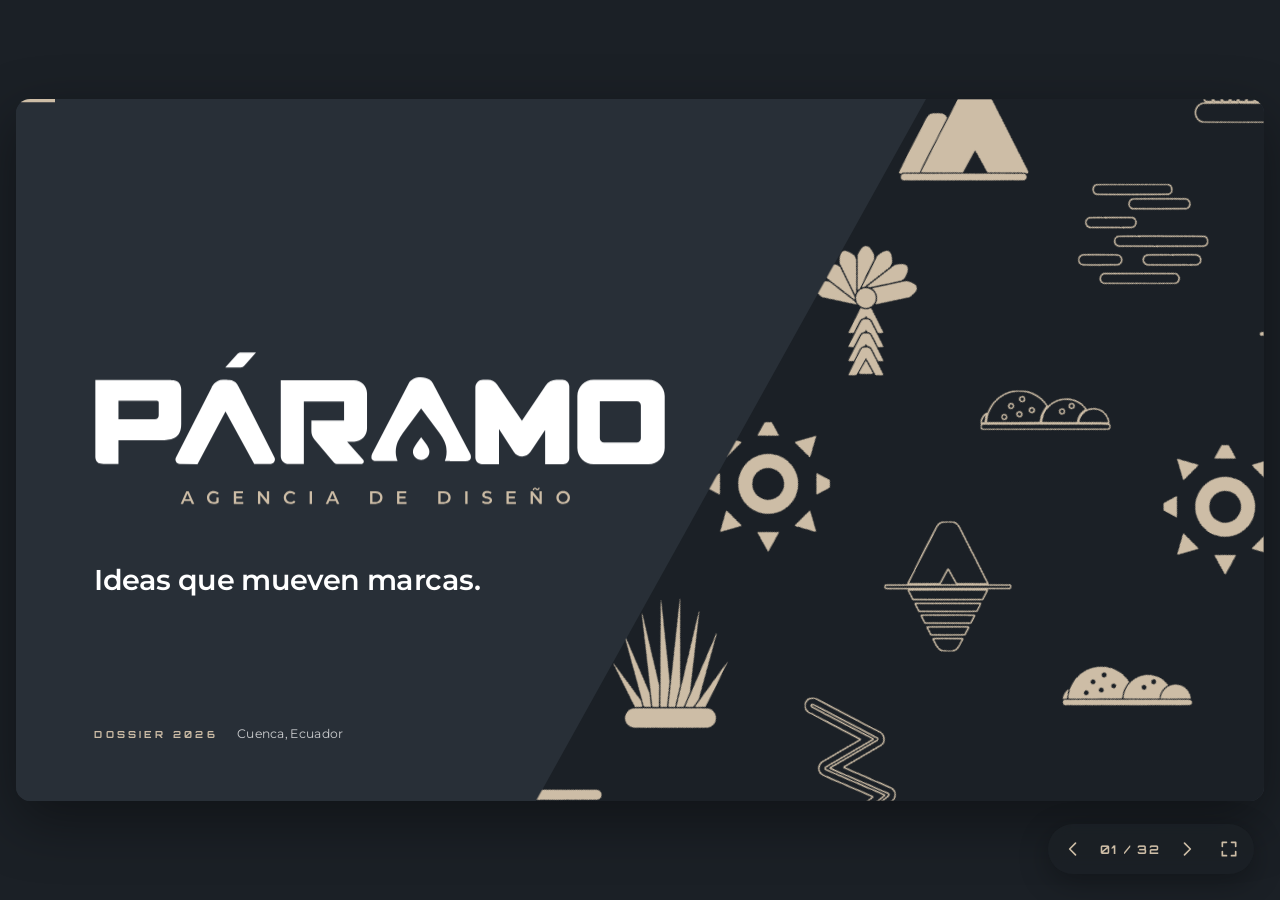
==== commit ba5a4cbf: "Actualiza el dossier con el nuevo logo de Páramo Co-Authored-By: Claude Opus 5.5 <noreply@anthropic." ====
--- a/dossier/index.html
+++ b/dossier/index.html
@@ -500,7 +500,7 @@
 }
 </style>
 
-<svg width="0" height="0" style="position:absolute" aria-hidden="true" focusable="false"><defs><symbol id="m-laguna" viewBox="0 0 384.8 394"><path fill="currentColor" fill-rule="evenodd" d="M181.1 392.6C176.7 392.3 176.4 392.2 173.6 391.1C169.0 389.4 167.7 388.5 163.6 384.2C159.8 380.4 155.7 373.9 154.2 369.3C153.9 368.6 153.6 367.9 153.4 367.7C153.2 367.6 152.9 366.9 152.7 366.3C152.5 365.6 152.2 365.0 151.7 364.7C151.3 364.4 150.9 363.7 150.6 363.0C150.4 362.3 149.8 361.1 149.2 360.2C146.4 355.9 146.7 355.4 151.6 355.2C156.1 354.9 228.9 354.9 233.4 355.2C237.7 355.4 238.0 355.6 237.3 357.5C237.0 358.2 236.4 359.3 235.9 360.1C235.4 360.8 234.8 362.0 234.5 362.8C234.2 363.5 233.6 364.4 233.3 364.8C232.9 365.1 232.2 366.2 231.8 367.1C229.3 373.0 228.3 375.0 227.6 375.8C227.2 376.2 226.5 377.2 226.1 377.9C224.6 380.8 224.0 381.6 221.5 384.2C218.3 387.4 216.4 389.1 215.4 389.4C215.0 389.6 213.7 390.1 212.5 390.6C211.3 391.1 209.9 391.7 209.2 391.9C206.4 392.9 190.0 393.3 181.1 392.6ZM141.0 343.6C140.7 343.4 140.5 342.9 140.4 342.4C140.3 342.0 139.9 341.3 139.6 340.9C139.3 340.5 139.0 340.1 139.0 339.9C139.0 339.5 137.6 336.5 137.0 335.8C136.8 335.5 136.5 334.9 136.4 334.4C136.3 334.0 136.0 333.4 135.8 333.1C135.3 332.6 134.1 330.5 133.2 328.5C133.0 327.9 132.3 326.6 131.7 325.6C131.2 324.7 130.6 323.5 130.4 323.0C130.3 322.5 130.0 321.8 129.7 321.5C129.1 320.6 129.1 320.2 129.7 319.7C130.2 319.3 253.4 319.1 254.6 319.5C255.0 319.7 255.2 320.0 255.2 320.3C255.2 321.0 254.3 323.5 253.9 324.0C253.7 324.2 253.3 325.0 253.1 325.7C252.9 326.4 252.6 327.0 252.5 327.1C252.4 327.2 251.7 328.4 251.1 329.7C250.4 331.0 249.5 332.5 249.1 333.1C248.6 333.6 248.2 334.2 248.3 334.5C248.3 334.7 248.0 335.2 247.7 335.6C247.5 335.9 247.1 336.7 246.9 337.3C246.4 338.7 245.8 340.0 245.2 340.8C245.0 341.1 244.7 341.8 244.7 342.3C244.6 342.8 244.3 343.3 244.1 343.5C243.6 343.9 141.6 344.0 141.0 343.6ZM124.4 308.0C123.1 307.8 122.2 307.1 122.2 306.1C122.2 305.7 122.0 305.3 121.6 305.1C120.9 304.6 120.4 303.7 120.2 302.5C120.1 302.0 119.7 301.3 119.2 300.9C118.8 300.5 118.5 300.0 118.5 299.9C118.5 299.4 115.7 293.6 115.1 293.0C114.8 292.7 114.4 291.9 114.3 291.2C114.1 290.6 113.7 289.8 113.5 289.5C113.2 289.1 113.0 288.7 113.0 288.6C113.0 288.6 112.6 287.6 112.1 286.5C111.2 284.5 111.2 284.4 111.6 284.1C112.4 283.5 272.8 283.6 273.3 284.1C273.8 284.6 273.1 286.2 271.3 289.4C270.7 290.3 270.2 291.2 270.2 291.3C270.2 291.6 268.9 294.3 268.0 296.0C267.7 296.5 267.2 297.5 266.9 298.3C266.6 299.0 265.9 300.1 265.5 300.8C265.1 301.4 264.7 302.3 264.5 302.9C264.4 303.5 263.9 304.3 263.4 304.7C262.9 305.2 262.5 305.8 262.5 306.2C262.5 306.9 261.7 307.7 260.6 308.0C259.5 308.3 126.5 308.3 124.4 308.0ZM105.0 272.3C104.9 272.3 104.4 271.6 104.1 270.9C103.8 270.2 103.1 268.8 102.5 267.9C102.0 266.9 101.2 265.5 100.9 264.8C99.9 262.6 99.3 261.5 98.3 259.6C96.6 256.6 94.8 252.6 94.8 251.9C94.8 251.7 94.4 251.1 94.0 250.7C93.1 249.6 93.0 248.9 93.8 248.4C94.7 248.0 290.7 248.0 291.3 248.5C292.0 249.0 291.8 249.6 290.9 250.6C290.4 251.1 290.0 251.6 290.0 251.9C290.0 252.5 288.2 256.8 287.6 257.7C287.2 258.2 286.8 258.9 286.7 259.5C286.6 260.0 286.2 260.7 285.9 261.0C285.3 261.6 282.5 267.4 282.5 267.9C282.5 268.0 282.2 268.5 281.8 268.9C281.4 269.2 280.9 270.0 280.8 270.6C280.6 271.2 280.3 271.9 280.1 272.1C279.8 272.5 271.6 272.5 192.5 272.5C144.6 272.5 105.2 272.4 105.0 272.3ZM86.8 236.7C86.5 236.6 86.0 235.8 85.4 234.7C85.0 233.7 84.0 231.6 83.3 230.1C82.5 228.6 81.4 226.3 80.8 225.0C80.2 223.7 79.4 222.2 79.0 221.6C78.1 220.3 75.7 215.2 74.6 212.4C74.1 211.2 73.5 209.9 73.2 209.5C72.6 208.8 72.6 207.9 73.2 207.5C73.8 207.0 311.2 207.0 311.8 207.5C312.4 208.0 312.3 208.8 311.6 209.8C311.3 210.2 311.0 210.7 311.0 210.9C311.0 211.0 310.6 211.9 310.1 212.9C309.6 213.8 309.2 214.8 309.2 215.0C309.2 215.4 307.1 219.5 305.6 222.0C305.1 222.8 304.6 224.0 304.4 224.7C304.1 225.4 303.8 226.1 303.6 226.3C303.4 226.5 302.8 227.4 302.4 228.4C301.9 229.3 301.2 230.6 300.9 231.2C300.5 231.9 300.1 232.8 299.9 233.2C299.3 234.6 298.1 236.5 297.7 236.8C297.3 237.1 87.5 237.0 86.8 236.7ZM11.2 203.5C4.5 203.4 4.2 203.3 2.2 201.4C1.4 200.6 1.3 200.5 1.1 198.5C0.9 195.9 1.1 195.4 2.6 194.1C3.5 193.3 4.1 193.0 5.3 192.7C6.6 192.4 38.1 192.4 192.2 192.4C372.1 192.4 377.7 192.4 379.6 192.8C381.4 193.3 381.7 193.4 382.7 194.4C383.8 195.6 383.8 195.6 383.7 197.8C383.6 201.0 382.6 202.3 379.6 203.2C378.2 203.6 368.0 203.6 197.8 203.6C98.5 203.6 14.6 203.6 11.2 203.5ZM71.6 188.7C71.2 188.3 71.2 188.3 72.0 186.7C72.4 185.8 72.8 185.0 72.8 184.8C72.8 184.7 73.0 184.3 73.3 183.9C73.5 183.6 74.1 182.5 74.5 181.5C75.5 179.1 78.3 173.5 79.3 171.9C79.7 171.2 80.3 170.0 80.5 169.3C80.8 168.6 81.2 167.7 81.5 167.3C81.8 167.0 82.0 166.6 82.0 166.4C82.0 166.0 86.3 157.4 87.3 156.0C87.8 155.2 88.3 154.2 88.5 153.6C88.7 153.1 89.1 152.3 89.4 152.0C90.0 151.4 91.7 147.6 91.8 147.0C91.8 146.6 94.0 142.4 95.4 140.0C95.9 139.2 96.4 138.0 96.6 137.3C96.9 136.6 97.2 135.9 97.4 135.7C97.6 135.5 98.2 134.6 98.7 133.6C99.4 132.0 100.6 129.7 101.4 128.2C102.3 126.5 104.8 121.5 104.8 121.3C104.8 121.2 105.0 120.8 105.4 120.5C105.7 120.2 106.2 119.3 106.4 118.5C106.6 117.7 107.2 116.4 107.7 115.5C108.3 114.6 108.8 113.5 109.0 113.0C109.1 112.5 109.4 111.9 109.6 111.8C109.8 111.6 110.1 111.0 110.4 110.4C110.6 109.9 111.1 109.1 111.3 108.7C111.6 108.3 112.1 107.2 112.4 106.2C112.7 105.2 113.2 104.3 113.5 104.1C113.8 103.9 114.1 103.3 114.3 102.7C114.4 102.1 115.0 100.8 115.6 99.8C116.2 98.7 116.8 97.5 117.0 96.9C117.1 96.4 117.4 95.9 117.5 95.8C117.7 95.8 118.0 95.2 118.3 94.5C118.6 93.9 119.2 92.9 119.5 92.2C119.9 91.6 120.3 90.7 120.5 90.1C120.7 89.6 121.1 88.8 121.4 88.5C121.8 88.1 122.2 87.1 122.5 86.3C122.7 85.5 123.3 84.1 123.8 83.3C124.3 82.5 124.8 81.5 125.0 80.9C125.2 80.4 125.4 79.9 125.5 79.9C125.7 79.8 126.1 79.1 126.4 78.4C126.8 77.7 127.2 76.9 127.5 76.6C127.7 76.3 128.1 75.6 128.4 74.9C128.6 74.2 129.1 73.2 129.4 72.7C129.7 72.2 130.1 71.3 130.3 70.7C130.5 70.1 130.9 69.3 131.2 68.8C132.2 67.7 133.2 65.9 133.6 64.8C134.0 63.8 136.5 59.1 137.4 57.9C137.7 57.5 138.2 56.3 138.6 55.4C139.5 52.7 140.0 51.7 140.7 50.8C141.0 50.4 141.4 49.6 141.5 49.1C141.8 48.2 142.2 47.4 143.7 45.1C144.0 44.6 144.3 44.1 144.3 43.9C144.3 43.8 144.4 43.3 144.6 43.0C147.2 38.3 147.7 37.2 147.8 36.5C147.9 36.0 148.3 35.1 148.7 34.5C149.1 33.9 149.9 32.5 150.3 31.5C150.8 30.5 151.5 29.4 151.9 29.0C152.2 28.7 152.5 28.2 152.5 28.0C152.5 27.8 152.8 27.2 153.1 26.6C153.4 26.0 154.2 24.3 154.9 22.8C155.5 21.3 156.4 19.4 157.0 18.6C157.5 17.8 158.1 16.8 158.3 16.4C159.0 15.0 161.6 11.5 162.0 11.3C162.2 11.1 162.8 10.5 163.2 9.8C163.7 9.1 164.5 8.3 165.0 7.9C165.5 7.6 166.6 6.8 167.4 6.1C169.5 4.4 170.7 3.7 173.9 2.6C177.5 1.4 178.9 1.3 190.4 1.1C203.2 0.9 206.9 1.2 210.5 2.5C213.7 3.7 216.1 4.9 216.7 5.5C216.9 5.8 217.7 6.3 218.3 6.7C219.2 7.2 219.9 7.8 220.5 8.8C221.1 9.6 222.0 10.6 222.5 10.9C223.0 11.3 223.8 12.1 224.3 12.8C224.7 13.5 225.4 14.5 225.8 15.1C226.2 15.6 226.9 16.6 227.3 17.3C229.1 20.8 230.5 23.6 230.9 24.7C231.1 25.4 231.4 26.1 231.6 26.3C231.8 26.4 232.1 27.1 232.3 27.7C232.4 28.3 232.8 29.0 233.2 29.3C233.6 29.5 234.3 30.7 234.9 31.9C235.5 33.1 236.3 34.6 236.6 35.2C237.0 35.8 237.2 36.5 237.2 36.8C237.2 37.1 238.0 38.6 238.8 40.2C239.7 41.8 240.5 43.5 240.6 43.9C240.7 44.3 241.0 44.9 241.3 45.2C241.6 45.4 242.2 46.5 242.7 47.5C243.1 48.5 243.8 49.9 244.2 50.5C244.6 51.1 245.0 51.9 245.1 52.2C245.6 53.9 248.5 60.1 249.3 61.3C250.5 62.9 251.1 64.0 251.4 65.0C251.6 65.6 252.0 66.4 252.4 66.9C252.7 67.3 253.5 68.8 254.1 70.3C254.7 71.7 255.5 73.5 256.0 74.1C256.4 74.8 256.8 75.5 256.8 75.7C256.8 76.0 258.5 79.2 258.8 79.4C258.9 79.5 259.2 80.1 259.4 80.8C259.6 81.4 260.1 82.5 260.5 83.1C260.9 83.6 261.5 84.9 261.9 85.8C262.6 87.8 263.4 89.4 264.0 90.2C264.3 90.5 264.6 91.2 264.6 91.6C264.7 92.1 265.0 92.7 265.3 92.9C265.6 93.2 266.3 94.4 267.0 95.6C267.6 96.8 268.9 99.2 269.8 101.0C270.7 102.7 271.8 104.9 272.2 105.8C273.4 108.2 275.0 111.3 275.4 111.8C275.6 112.0 275.9 112.6 276.1 113.1C276.3 113.7 276.8 114.7 277.2 115.5C277.7 116.2 278.3 117.4 278.5 118.3C278.8 119.1 279.2 120.1 279.6 120.5C279.9 120.8 280.3 121.6 280.5 122.1C280.7 122.7 281.1 123.6 281.5 124.2C281.8 124.9 282.4 125.9 282.7 126.5C283.0 127.2 283.3 127.8 283.5 127.8C283.6 127.9 283.9 128.4 284.0 128.9C284.2 129.5 284.8 130.7 285.4 131.8C286.0 132.8 286.6 134.1 286.7 134.7C286.9 135.3 287.2 135.9 287.5 136.1C287.8 136.3 288.3 137.2 288.6 138.2C288.9 139.2 289.4 140.3 289.7 140.7C289.9 141.1 290.4 141.9 290.6 142.4C290.9 143.0 291.2 143.6 291.4 143.8C291.6 143.9 291.9 144.5 292.0 145.0C292.2 145.5 292.7 146.6 293.3 147.5C293.8 148.4 294.4 149.7 294.6 150.5C294.8 151.3 295.3 152.2 295.6 152.5C296.0 152.8 296.2 153.2 296.2 153.3C296.2 153.7 299.0 159.3 299.4 159.8C299.6 160.0 300.1 161.0 300.5 162.0C300.9 163.0 301.5 164.3 301.9 164.8C302.2 165.2 302.6 166.1 302.7 166.7C302.9 167.3 303.2 167.9 303.5 168.1C303.8 168.2 304.2 169.0 304.5 169.7C304.8 170.5 305.4 171.7 305.8 172.5C306.2 173.2 306.5 174.0 306.5 174.2C306.5 174.3 306.9 175.0 307.5 175.6C308.0 176.2 308.6 177.2 308.7 177.7C308.9 178.2 309.4 179.4 309.9 180.3C310.4 181.3 310.8 182.2 310.8 182.4C310.8 182.5 311.1 183.1 311.5 183.6C311.9 184.1 312.2 184.7 312.2 184.9C312.2 185.0 312.6 185.9 313.0 186.7C314.4 189.3 319.6 189.0 266.1 189.0C219.0 189.0 219.0 189.0 218.2 188.2C217.6 187.5 216.8 186.2 214.3 181.1C213.7 179.9 212.6 177.9 211.9 176.7C211.1 175.5 210.5 174.4 210.5 174.3C210.5 174.1 210.2 173.6 209.8 173.2C209.4 172.7 209.0 172.1 208.9 171.8C208.8 171.4 208.4 170.7 208.0 170.2C207.6 169.7 206.9 168.4 206.5 167.4C206.0 166.4 205.5 165.4 205.3 165.1C204.8 164.6 202.0 158.9 202.0 158.5C202.0 158.4 201.7 157.9 201.2 157.5C200.8 157.1 200.3 156.4 200.1 155.9C199.9 155.5 199.2 154.2 198.5 153.0C197.8 151.8 197.1 150.4 196.9 149.7C196.7 149.1 196.1 148.1 195.6 147.6C195.2 147.1 194.6 146.2 194.3 145.6C193.7 144.3 192.9 144.2 192.5 145.2C192.3 145.6 192.0 146.2 191.7 146.4C191.5 146.6 191.1 147.3 190.9 148.0C190.7 148.6 190.1 149.7 189.7 150.4C188.5 152.2 187.4 154.2 186.6 155.8C186.2 156.5 185.7 157.4 185.3 157.8C185.0 158.2 183.8 160.4 182.7 162.7C181.6 165.0 180.2 167.5 179.7 168.3C179.2 169.1 178.6 170.3 178.4 171.0C178.1 171.7 177.7 172.4 177.1 172.8C176.6 173.2 176.2 173.7 176.3 173.9C176.3 174.4 172.2 182.2 170.8 184.3C170.5 184.7 170.0 185.9 169.6 186.8C169.3 187.6 168.8 188.5 168.6 188.7C167.9 189.2 72.3 189.1 71.6 188.7Z"/></symbol><symbol id="m-quebrada" viewBox="0 0 275.8 393.8"><path fill="currentColor" fill-rule="evenodd" d="M153.9 392.4C151.8 391.8 147.6 390.2 146.6 389.6C144.4 388.3 140.5 384.4 139.5 382.5C139.3 382.0 138.8 381.4 138.4 381.1C138.0 380.7 137.8 380.2 137.7 379.3C137.6 378.6 137.3 377.5 137.0 376.9C135.4 373.2 135.7 364.1 137.5 360.5C139.2 357.2 140.0 356.0 143.3 352.7C145.1 350.8 146.8 349.2 147.1 349.2C147.5 349.2 148.7 348.3 151.3 346.1C152.1 345.3 152.9 344.8 153.0 344.8C153.1 344.8 153.4 344.4 153.6 344.0C153.9 343.6 154.6 343.1 155.2 342.8C155.8 342.5 156.2 342.2 156.2 342.0C156.2 341.8 160.1 338.5 160.9 338.0C161.2 337.9 162.2 337.1 163.0 336.4C163.9 335.6 164.7 335.0 164.8 335.0C165.0 335.0 170.0 330.6 170.4 330.0C170.6 329.7 171.2 329.3 171.7 329.0C172.2 328.8 172.9 328.3 173.2 327.9C173.6 327.5 174.5 326.8 175.3 326.2C176.2 325.6 177.3 324.7 177.9 324.2C178.4 323.7 179.4 322.9 180.0 322.3C180.6 321.8 181.5 321.2 182.0 321.0C182.5 320.9 183.5 320.0 184.5 319.0C185.4 318.0 186.9 316.6 187.8 315.9C188.7 315.2 190.4 313.8 191.6 312.9C192.8 311.9 194.1 311.0 194.5 310.8C194.9 310.5 195.9 309.7 196.8 308.9C197.7 308.1 199.0 306.9 199.8 306.3C200.5 305.7 201.4 304.9 201.6 304.5C201.9 304.1 202.5 303.6 203.1 303.3C203.7 303.0 204.7 302.2 205.4 301.6C207.0 300.3 206.8 300.0 203.0 298.2C201.6 297.6 200.0 296.8 199.6 296.6C197.1 295.3 196.5 295.0 195.1 294.7C194.3 294.6 192.4 293.9 190.9 293.1C189.4 292.4 187.8 291.7 187.5 291.6C187.2 291.5 185.3 290.7 183.4 289.7C181.5 288.8 178.6 287.5 177.0 286.8C175.4 286.2 173.0 285.2 171.6 284.5C170.2 283.8 168.4 283.1 167.6 282.9C166.8 282.6 165.6 282.1 165.0 281.7C164.3 281.3 163.0 280.7 162.0 280.4C161.0 280.0 159.8 279.6 159.5 279.4C159.1 279.2 157.9 278.7 156.9 278.4C155.9 278.0 154.6 277.4 153.9 277.1C152.7 276.5 150.3 275.5 145.9 273.7C144.5 273.2 142.7 272.3 141.9 271.9C141.0 271.4 140.1 271.0 139.7 271.0C139.4 271.0 138.1 270.5 136.8 269.9C135.6 269.3 134.4 268.8 134.2 268.8C134.0 268.8 133.4 268.5 132.8 268.1C132.3 267.7 130.9 267.1 129.8 266.7C127.2 265.8 122.3 263.6 121.7 263.1C121.5 262.9 120.8 262.6 120.2 262.5C119.7 262.3 117.8 261.6 116.2 260.8C114.5 260.0 112.6 259.2 112.0 259.1C111.3 259.1 110.4 258.7 110.0 258.4C109.1 257.7 107.8 257.1 105.9 256.3C105.2 256.0 103.3 255.2 101.8 254.5C100.2 253.9 97.8 252.9 96.6 252.4C95.3 251.9 93.1 250.9 91.6 250.1C88.3 248.4 84.9 247.1 83.2 246.7C81.9 246.5 79.3 245.3 77.6 244.1C77.1 243.8 76.3 243.4 75.8 243.4C75.3 243.3 73.7 242.6 72.3 242.0C70.8 241.3 68.8 240.4 67.8 239.9C66.8 239.5 65.7 239.1 65.5 239.0C65.1 238.7 62.2 237.5 58.4 235.9C56.9 235.2 55.4 234.5 55.1 234.3C54.9 234.0 54.1 233.5 53.5 233.1C52.9 232.7 52.2 232.2 52.0 231.9C51.7 231.6 51.2 231.2 50.8 231.0C50.4 230.9 49.9 230.4 49.7 229.9C49.5 229.4 49.1 229.1 48.6 228.9C47.9 228.8 47.6 228.5 47.0 227.2C46.6 226.3 45.8 224.9 45.4 224.1C44.9 223.3 44.5 222.3 44.4 222.0C44.3 221.7 44.0 221.2 43.8 221.0C42.8 219.8 42.6 211.6 43.5 209.1C43.8 208.3 44.1 207.0 44.3 206.2C44.6 204.5 45.0 203.5 46.0 202.3C46.4 201.9 47.1 200.8 47.6 199.9C48.6 198.2 49.8 197.0 52.1 195.4C52.9 194.8 54.0 194.0 54.5 193.6C55.5 192.8 58.2 191.2 59.2 190.9C59.6 190.8 60.4 190.3 61.1 189.9C62.2 189.2 64.2 188.0 66.2 186.9C66.6 186.7 67.3 186.4 67.7 186.2C68.6 185.9 72.4 183.5 75.9 181.1C77.4 180.1 79.6 178.9 80.6 178.7C80.9 178.6 81.5 178.2 81.8 177.9C82.1 177.6 83.0 177.0 83.9 176.7C84.7 176.4 85.8 175.8 86.4 175.4C86.9 175.0 87.8 174.3 88.4 174.0C91.7 172.1 94.3 170.4 94.9 169.9C95.3 169.6 96.1 169.2 96.6 169.0C97.2 168.8 98.2 168.3 98.9 167.9C99.6 167.4 100.7 166.8 101.4 166.4C102.1 166.0 103.3 165.2 104.2 164.6C105.1 164.0 106.7 163.0 107.9 162.3C109.1 161.7 110.5 160.9 110.9 160.6C111.4 160.3 112.1 159.8 112.6 159.7C113.0 159.5 113.7 159.2 114.0 159.0C115.4 158.1 116.2 157.6 118.5 156.4C119.7 155.8 121.2 154.9 121.7 154.5C122.2 154.1 122.7 153.8 122.8 153.8C122.9 153.7 123.6 153.4 124.3 152.9C125.0 152.4 125.7 152.0 125.9 152.0C126.1 152.0 126.7 151.6 127.2 151.1C127.8 150.6 128.4 150.2 128.6 150.2C128.7 150.2 129.2 149.9 129.7 149.5C130.1 149.1 130.7 148.7 130.9 148.7C131.1 148.7 132.4 148.1 133.8 147.4C135.1 146.6 136.4 146.0 136.5 146.0C136.6 146.0 137.1 145.7 137.6 145.3C138.0 144.9 138.7 144.5 139.0 144.4C139.3 144.3 139.8 144.0 140.1 143.7C140.8 143.1 144.0 141.2 144.5 141.2C144.6 141.2 145.8 140.6 147.0 139.9C148.3 139.1 149.4 138.5 149.5 138.5C149.7 138.5 153.5 136.1 154.1 135.5C154.4 135.3 154.9 135.0 155.2 134.9C155.6 134.8 156.9 134.0 158.2 133.1C159.6 132.3 162.2 130.8 164.1 129.9C169.4 127.2 169.7 126.3 166.2 124.7C165.5 124.3 164.6 123.8 164.2 123.6C163.9 123.4 162.9 123.0 162.0 122.6C161.1 122.2 160.0 121.7 159.6 121.4C159.2 121.1 158.3 120.5 157.6 120.2C156.9 119.8 156.2 119.4 156.1 119.3C156.0 119.1 155.4 118.8 154.6 118.6C153.9 118.4 152.7 117.8 152.0 117.2C150.6 116.2 148.5 115.2 145.5 113.9C144.6 113.5 143.7 113.0 143.5 112.9C143.3 112.7 142.5 112.3 141.8 111.9C139.6 110.9 138.3 110.2 137.7 109.6C137.4 109.3 136.7 108.9 136.1 108.8C135.6 108.6 134.2 108.0 133.1 107.4C132.0 106.8 131.0 106.2 130.9 106.2C130.8 106.2 130.3 106.0 129.8 105.6C129.4 105.3 128.4 104.8 127.6 104.5C126.3 104.0 124.2 102.9 122.1 101.5C121.5 101.1 120.9 100.7 120.8 100.7C120.4 100.7 108.0 94.3 104.6 92.3C103.9 91.9 101.7 90.8 99.6 89.8C97.6 88.7 95.6 87.7 95.2 87.5C94.9 87.2 93.5 86.6 92.2 86.0C90.9 85.4 89.7 84.8 89.4 84.5C89.1 84.3 88.4 83.9 87.9 83.7C87.3 83.5 86.2 82.9 85.4 82.4C84.5 81.9 83.6 81.5 83.3 81.5C83.1 81.5 82.4 81.2 82.0 80.9C81.5 80.6 79.4 79.4 77.4 78.4C75.3 77.3 73.1 76.1 72.4 75.6C71.7 75.1 70.4 74.4 69.6 74.0C68.7 73.6 68.0 73.2 67.9 73.0C67.8 72.9 67.3 72.6 66.8 72.5C66.3 72.3 65.6 72.0 65.3 71.8C65.0 71.6 64.1 71.2 63.3 70.9C62.5 70.7 61.4 70.1 60.9 69.7C60.3 69.3 59.6 69.0 59.2 69.0C58.9 69.0 58.2 68.7 57.7 68.3C56.2 67.2 54.6 66.3 53.5 65.9C52.9 65.7 51.6 65.0 50.6 64.4C49.7 63.8 48.3 63.1 47.6 62.8C46.9 62.6 45.9 62.0 45.4 61.7C44.9 61.3 44.3 61.0 44.1 61.0C43.9 61.0 43.1 60.4 42.2 59.8C41.4 59.1 40.5 58.5 40.4 58.5C40.1 58.5 32.8 55.0 31.2 54.1C30.9 53.9 30.1 53.5 29.5 53.2C27.3 52.2 26.6 51.9 25.9 51.2C25.0 50.5 19.3 47.5 17.2 46.8C16.4 46.5 15.7 46.1 15.6 46.0C15.5 45.8 14.8 45.4 13.9 45.0C10.8 43.4 10.1 42.9 7.9 40.6C4.8 37.5 4.3 36.8 3.6 34.8C3.3 33.8 2.8 32.6 2.5 32.1C1.2 29.5 0.7 24.2 1.3 19.0C1.7 16.3 3.9 12.2 6.2 9.8C8.8 7.1 9.1 6.7 9.6 5.8C9.8 5.4 10.2 5.0 10.6 4.9C10.9 4.8 12.2 4.2 13.5 3.6C17.0 1.9 17.6 1.7 21.0 1.4C24.7 1.0 27.8 1.3 30.4 2.2C31.3 2.5 32.4 2.8 32.6 2.8C32.9 2.8 33.7 3.0 34.4 3.4C35.1 3.8 36.1 4.3 36.6 4.6C37.2 4.8 38.0 5.2 38.4 5.4C38.8 5.7 39.6 6.1 40.2 6.4C40.8 6.7 41.6 7.2 42.0 7.6C42.4 7.9 43.2 8.3 43.7 8.5C44.5 8.8 49.5 11.3 50.1 11.7C50.3 11.8 51.0 12.2 51.8 12.5C52.6 12.8 53.7 13.4 54.3 13.8C54.8 14.2 55.7 14.7 56.3 14.9C57.3 15.3 59.4 16.4 60.0 16.9C60.6 17.4 64.8 19.5 65.3 19.5C66.0 19.5 67.3 20.2 68.8 21.3C69.5 21.8 71.0 22.7 72.1 23.3C73.2 23.8 74.8 24.6 75.6 25.1C76.3 25.6 77.4 26.1 77.9 26.2C78.3 26.4 78.8 26.7 78.9 26.8C79.0 26.9 79.7 27.3 80.4 27.6C81.1 28.0 81.8 28.3 81.9 28.5C81.9 28.6 82.5 28.9 83.0 29.0C83.6 29.2 85.0 29.8 86.2 30.5C87.4 31.2 88.5 31.8 88.6 31.8C88.7 31.7 89.2 32.1 89.7 32.5C90.1 32.9 90.7 33.2 90.9 33.3C91.3 33.3 96.7 35.9 97.4 36.5C97.8 36.8 98.4 37.0 98.8 37.1C99.7 37.3 103.5 39.4 105.1 40.5C105.7 40.9 107.3 41.8 108.8 42.5C115.3 45.7 120.9 48.6 121.6 49.1C122.4 49.7 125.2 51.0 127.7 52.0C128.4 52.3 129.4 52.8 129.8 53.1C130.3 53.4 131.4 54.0 132.3 54.5C133.2 54.9 134.4 55.5 134.8 55.8C135.3 56.2 135.9 56.5 136.3 56.6C136.6 56.7 137.2 57.0 137.6 57.3C138.0 57.6 138.7 58.1 139.3 58.4C139.9 58.7 141.1 59.3 141.9 59.7C142.7 60.2 143.8 60.6 144.4 60.8C144.9 60.9 145.6 61.2 145.8 61.5C146.4 62.0 147.7 62.7 150.7 64.1C152.0 64.8 153.5 65.6 154.0 65.9C154.5 66.3 155.5 66.8 156.2 67.1C156.9 67.3 158.0 67.8 158.5 68.1C159.0 68.5 159.9 68.8 160.5 69.0C161.1 69.1 161.7 69.4 161.8 69.6C161.9 69.8 163.1 70.5 164.5 71.2C166.9 72.4 169.3 73.8 169.6 74.2C169.7 74.4 171.4 75.3 173.3 76.2C175.3 77.2 177.4 78.3 178.0 78.6C180.3 79.8 186.6 82.9 187.2 83.1C187.6 83.2 188.3 83.6 188.7 84.0C189.6 84.7 190.8 85.3 193.4 86.5C194.2 86.9 195.3 87.5 195.8 87.7C196.2 88.0 198.0 88.9 199.6 89.7C201.3 90.5 203.1 91.5 203.6 91.9C204.2 92.3 205.2 92.8 206.0 93.0C206.7 93.3 207.5 93.7 207.8 93.9C208.0 94.1 210.2 95.3 212.7 96.5C215.3 97.8 218.0 99.2 218.8 99.8C219.6 100.3 220.7 100.9 221.3 101.1C221.9 101.4 222.7 101.8 223.0 102.1C223.4 102.5 224.2 102.9 224.9 103.0C227.5 103.6 234.2 108.4 235.9 111.0C240.1 117.2 240.9 120.5 240.4 128.2C240.1 132.6 240.1 132.6 238.8 135.1C237.0 138.4 235.6 140.4 235.0 140.6C234.7 140.7 234.2 141.1 233.9 141.6C233.5 142.0 232.8 142.7 232.2 143.2C231.2 143.9 230.8 144.2 228.1 146.0C227.6 146.4 226.4 147.0 225.6 147.3C224.7 147.7 223.6 148.3 223.2 148.5C222.0 149.3 220.1 150.5 218.9 151.3C218.3 151.7 217.4 152.2 216.8 152.6C216.1 152.9 214.8 153.7 213.9 154.3C211.6 155.8 209.5 156.9 208.7 157.1C208.3 157.2 207.7 157.6 207.2 158.0C206.8 158.4 206.3 158.8 206.1 158.8C206.0 158.8 205.3 159.1 204.6 159.6C203.9 160.1 203.2 160.5 203.0 160.5C202.9 160.5 202.5 160.8 202.1 161.1C201.7 161.4 200.9 161.9 200.2 162.3C199.2 162.8 196.6 164.4 194.2 165.9C193.8 166.2 192.8 166.7 192.1 166.9C191.4 167.2 189.7 168.2 188.4 169.1C187.0 170.0 185.3 171.1 184.6 171.4C183.9 171.7 183.2 172.1 183.2 172.2C183.1 172.3 182.4 172.7 181.6 173.1C180.9 173.5 180.2 173.9 180.2 174.0C180.2 174.1 179.2 174.6 177.9 175.1C176.3 175.7 175.4 176.2 175.1 176.7C174.9 177.0 174.3 177.5 173.8 177.7C172.8 178.1 170.3 179.8 169.8 180.3C169.6 180.5 168.0 181.4 166.2 182.3C164.4 183.2 162.5 184.2 162.0 184.6C161.5 184.9 160.7 185.3 160.3 185.5C159.8 185.6 158.7 186.3 157.7 186.9C156.7 187.6 155.5 188.3 155.0 188.6C154.5 188.9 153.8 189.3 153.5 189.6C153.0 190.1 152.2 190.6 149.9 191.8C149.1 192.2 148.1 192.7 147.8 193.0C145.7 194.4 145.0 194.8 144.2 195.0C143.7 195.2 141.9 196.2 140.2 197.3C138.6 198.4 136.8 199.4 136.4 199.6C136.0 199.7 134.6 200.5 133.4 201.3C132.2 202.1 131.1 202.8 130.9 202.8C130.7 202.7 130.1 203.1 129.6 203.4C128.1 204.5 124.5 206.7 123.2 207.2C121.9 207.9 119.3 209.7 118.9 210.3C118.6 210.7 119.3 211.8 119.9 211.8C120.0 211.8 121.3 212.4 122.8 213.1C124.2 213.8 126.7 214.9 128.2 215.5C129.8 216.1 131.6 216.8 132.2 217.1C132.7 217.5 133.4 217.8 133.6 217.7C133.7 217.7 134.5 218.1 135.3 218.6C136.0 219.1 136.8 219.5 137.0 219.5C137.3 219.5 138.1 219.8 138.9 220.2C139.6 220.6 140.6 221.1 141.1 221.2C142.2 221.6 147.7 223.8 149.1 224.6C149.8 224.9 150.8 225.3 151.4 225.5C151.9 225.7 153.0 226.1 153.7 226.5C154.5 226.9 155.3 227.2 155.5 227.2C155.7 227.2 156.4 227.6 157.1 228.0C157.8 228.5 158.8 228.9 159.8 229.0C160.7 229.2 161.5 229.4 161.6 229.5C162.2 229.9 167.8 232.7 168.7 233.0C169.2 233.2 170.4 233.7 171.4 234.2C172.3 234.7 174.0 235.4 175.0 235.8C178.1 236.9 187.3 241.0 188.8 241.9C190.1 242.7 190.7 242.9 192.8 243.4C193.8 243.6 194.8 243.9 195.2 244.1C195.5 244.4 196.3 244.7 196.8 244.9C197.4 245.1 198.4 245.6 199.0 246.0C199.6 246.4 201.6 247.4 203.5 248.1C205.4 248.9 207.1 249.7 207.4 249.9C207.6 250.1 208.2 250.3 208.5 250.4C208.8 250.5 210.1 251.0 211.4 251.6C214.3 253.0 216.1 253.7 217.6 254.2C218.3 254.4 219.2 254.8 219.5 255.0C219.9 255.3 220.7 255.7 221.3 255.9C221.9 256.1 222.8 256.6 223.4 256.9C223.9 257.3 225.1 257.8 226.0 258.0C227.8 258.5 230.2 259.5 233.5 261.0C234.7 261.6 236.0 262.2 236.5 262.4C237.0 262.6 238.6 263.3 240.0 263.9C241.4 264.6 242.9 265.3 243.2 265.4C243.6 265.5 244.7 266.0 245.7 266.5C246.7 267.1 247.9 267.5 248.3 267.5C248.7 267.5 249.3 267.7 249.6 268.0C249.9 268.3 250.8 268.7 251.6 268.9C252.4 269.1 253.3 269.4 253.5 269.6C254.0 270.1 255.6 270.8 256.3 270.8C256.6 270.8 257.3 271.0 257.8 271.3C258.2 271.7 259.4 272.2 260.4 272.6C261.3 273.0 262.4 273.5 262.8 273.8C263.2 274.0 263.9 274.4 264.4 274.6C265.1 274.8 265.5 275.2 265.8 275.7C266.0 276.2 266.5 276.7 266.8 276.9C267.8 277.4 271.0 281.8 271.9 283.9C272.0 284.3 272.5 284.9 272.9 285.1C273.3 285.4 273.5 285.8 273.5 286.4C273.5 286.8 273.7 287.8 273.9 288.6C275.3 294.0 274.3 300.5 271.5 305.3C271.0 306.0 270.5 307.1 270.2 307.7C269.9 308.4 269.5 308.9 269.1 309.0C268.1 309.5 266.3 311.2 265.9 312.2C265.7 312.6 265.0 313.3 264.2 313.9C261.9 315.4 258.1 318.4 256.6 319.7C255.8 320.5 252.7 322.9 252.0 323.2C251.8 323.4 250.6 324.4 249.5 325.6C248.3 326.8 246.8 328.1 246.1 328.5C245.3 329.0 244.5 329.6 244.2 330.0C243.9 330.5 243.3 330.9 242.8 331.1C242.4 331.3 241.9 331.8 241.7 332.1C241.6 332.5 241.1 332.9 240.6 333.0C240.2 333.1 239.6 333.6 239.2 333.9C238.9 334.3 238.3 334.7 237.9 334.9C237.5 335.1 236.7 335.7 236.2 336.3C233.6 338.7 232.5 339.6 231.0 340.8C230.1 341.5 228.6 342.6 227.6 343.4C226.6 344.1 225.7 344.8 225.6 344.8C225.5 344.8 224.4 345.7 223.2 346.8C221.9 348.0 220.3 349.3 219.5 349.8C218.7 350.3 217.8 351.1 217.4 351.6C217.0 352.1 216.1 352.9 215.4 353.3C214.7 353.8 213.6 354.7 213.0 355.4C212.4 356.0 211.4 356.8 210.9 357.0C210.4 357.3 209.9 357.7 209.8 357.9C209.8 358.1 209.3 358.4 208.9 358.7C208.5 358.9 207.6 359.6 206.9 360.2C206.2 360.8 205.2 361.6 204.6 362.1C204.0 362.5 202.5 363.8 201.3 364.9C200.1 366.0 198.5 367.3 197.7 367.9C197.0 368.4 195.9 369.4 195.3 370.0C194.7 370.6 193.7 371.3 193.0 371.5C192.4 371.8 191.4 372.5 190.9 373.0C189.1 374.8 187.3 376.2 186.8 376.4C186.5 376.5 186.0 377.0 185.7 377.5C185.5 378.1 184.9 378.7 184.4 378.9C183.5 379.4 180.8 381.6 178.3 384.0C177.7 384.5 177.1 385.0 177.0 385.0C176.9 385.0 176.3 385.5 175.6 386.0C175.0 386.6 174.1 387.2 173.6 387.4C173.1 387.6 172.1 388.3 171.3 389.0C170.4 389.8 169.4 390.3 168.6 390.6C167.9 390.8 166.9 391.2 166.4 391.4C164.8 392.2 164.2 392.3 159.4 392.5C156.4 392.6 154.6 392.5 153.9 392.4ZM159.5 373.7C160.1 373.6 161.0 373.2 161.4 372.8C161.9 372.4 163.0 371.6 163.9 370.9C164.8 370.2 166.2 369.0 167.0 368.3C167.8 367.6 168.6 367.0 168.8 367.0C168.9 367.0 169.4 366.7 169.8 366.2C170.3 365.8 171.0 365.2 171.4 364.9C173.1 363.8 175.0 362.2 176.9 360.3C179.5 357.9 180.5 357.1 181.4 356.8C182.0 356.5 183.1 355.6 186.7 352.4C188.7 350.6 190.1 349.5 191.0 349.0C191.3 348.8 192.5 347.9 193.5 346.8C194.6 345.8 195.6 345.0 195.7 345.0C195.9 345.0 196.6 344.5 197.3 343.8C198.1 343.2 199.1 342.3 199.7 341.9C200.3 341.5 201.7 340.3 202.8 339.2C203.9 338.1 205.2 337.0 205.7 336.8C206.2 336.5 207.3 335.6 208.1 334.8C208.9 333.9 210.0 333.0 210.5 332.7C211.8 332.0 212.9 331.1 215.0 329.2C216.0 328.4 217.5 327.2 218.3 326.7C219.2 326.2 220.4 325.1 221.1 324.4C221.8 323.7 223.4 322.3 224.7 321.2C226.0 320.2 227.5 319.0 228.1 318.4C228.7 317.9 229.6 317.3 230.1 317.1C230.6 316.9 231.2 316.4 231.5 316.0C231.8 315.6 232.3 315.2 232.7 315.0C233.1 314.9 233.6 314.4 233.8 314.1C233.9 313.8 234.2 313.5 234.3 313.5C234.4 313.5 235.1 313.0 235.7 312.3C237.6 310.6 239.0 309.4 240.9 308.1C241.9 307.4 243.0 306.4 243.5 305.9C244.0 305.4 244.8 304.8 245.3 304.5C245.8 304.2 246.8 303.4 247.6 302.7C248.3 302.0 249.3 301.1 249.8 300.7C250.3 300.3 251.8 299.0 253.0 297.8C255.7 295.3 256.0 294.6 255.4 292.7C254.9 291.2 252.7 289.6 249.8 288.6C248.9 288.3 247.3 287.7 246.4 287.3C241.5 285.1 240.2 284.5 238.5 283.7C237.5 283.3 234.8 282.1 232.6 281.0C230.4 279.9 228.2 279.0 227.6 278.9C227.1 278.8 225.3 278.1 223.6 277.3C222.0 276.5 220.1 275.7 219.5 275.5C218.9 275.3 218.1 275.0 217.8 274.9C217.4 274.7 216.4 274.2 215.5 273.9C214.6 273.5 212.1 272.3 209.9 271.3C207.7 270.2 205.6 269.2 205.2 269.1C204.9 269.0 203.8 268.5 202.8 268.0C201.7 267.5 200.4 267.0 199.9 266.9C199.3 266.8 198.3 266.4 197.6 265.9C195.9 264.8 195.9 264.8 194.3 264.4C193.5 264.1 192.3 263.7 191.5 263.4C190.7 263.0 189.3 262.4 188.2 262.0C187.2 261.6 186.2 261.1 185.9 261.0C185.7 260.9 184.7 260.5 183.8 260.1C182.9 259.8 181.6 259.2 180.9 258.8C180.2 258.4 179.0 257.9 178.3 257.7C177.5 257.4 176.0 256.7 174.8 256.1C173.7 255.5 171.8 254.6 170.7 254.2C166.3 252.7 165.3 252.3 164.6 251.8C164.2 251.5 163.7 251.2 163.5 251.2C163.0 251.2 154.5 247.7 153.6 247.1C153.3 246.9 152.9 246.8 152.7 246.8C152.6 246.7 150.9 246.0 148.9 245.0C147.0 244.0 144.8 243.1 144.1 243.0C143.4 242.8 142.1 242.3 141.2 241.9C140.4 241.4 139.3 241.0 139.0 240.9C138.7 240.8 138.1 240.5 137.8 240.3C137.0 239.8 131.7 237.4 130.8 237.1C130.4 237.0 129.8 236.7 129.4 236.5C129.0 236.3 128.1 235.9 127.5 235.8C126.5 235.5 125.1 234.9 121.2 232.9C119.7 232.1 116.5 230.7 115.5 230.5C114.9 230.3 114.2 230.1 113.9 229.9C113.6 229.7 112.8 229.4 112.1 229.3C111.4 229.1 110.5 228.7 110.0 228.4C109.0 227.7 107.9 227.2 107.2 227.2C106.9 227.2 106.2 227.0 105.7 226.7C105.3 226.4 104.5 225.9 104.0 225.8C103.5 225.6 101.9 224.9 100.4 224.2C98.9 223.5 96.5 222.4 95.1 221.8C93.8 221.2 92.2 220.5 91.6 220.3C91.1 220.0 90.2 219.7 89.7 219.7C89.1 219.6 88.3 219.2 87.8 218.9C87.3 218.5 86.4 218.0 85.8 217.9C85.2 217.7 84.4 217.3 84.1 217.1C83.4 216.6 80.7 215.5 78.2 214.5C76.1 213.7 76.3 212.9 78.8 211.5C79.8 210.9 80.9 210.1 81.4 209.6C81.8 209.2 82.6 208.7 83.1 208.5C83.7 208.3 84.6 207.9 85.1 207.5C86.1 206.6 89.3 205.0 91.0 204.4C91.5 204.2 92.6 203.5 93.4 202.9C94.1 202.3 95.2 201.7 95.9 201.5C96.6 201.3 97.2 200.9 97.4 200.5C97.7 200.2 98.5 199.7 99.2 199.3C101.2 198.4 104.5 196.5 105.4 195.7C105.8 195.4 106.6 194.8 107.2 194.5C107.8 194.2 109.0 193.5 109.9 192.9C110.7 192.3 111.9 191.7 112.4 191.5C112.9 191.3 114.1 190.8 115.0 190.2C116.0 189.7 117.0 189.1 117.3 189.0C117.6 188.9 118.5 188.4 119.2 188.0C119.9 187.5 120.8 186.9 121.2 186.7C121.6 186.4 122.4 185.8 123.1 185.4C123.8 184.9 125.4 184.0 126.8 183.3C128.1 182.7 129.4 181.9 129.8 181.5C130.2 181.1 130.7 180.7 130.9 180.7C131.2 180.7 132.2 180.2 133.1 179.6C134.1 179.0 135.4 178.3 136.0 178.0C136.6 177.7 137.4 177.2 137.8 176.9C138.1 176.6 138.8 176.2 139.3 176.0C139.8 175.9 140.9 175.3 141.7 174.7C142.5 174.1 143.7 173.4 144.4 173.1C145.5 172.5 146.3 172.1 148.0 170.8C148.6 170.4 150.0 169.6 153.8 167.6C155.9 166.4 157.8 165.2 159.1 164.2C159.5 163.9 160.5 163.4 161.5 163.1C162.4 162.7 163.7 162.0 164.4 161.5C165.6 160.6 168.3 159.0 172.1 157.0C174.8 155.6 177.2 154.1 177.3 153.6C177.4 153.4 178.1 153.0 178.9 152.6C179.7 152.2 181.1 151.4 182.1 150.9C183.0 150.3 184.3 149.6 184.9 149.2C185.6 148.8 186.7 148.2 187.4 147.9C188.1 147.6 188.8 147.1 189.0 146.9C189.4 146.3 190.8 145.6 192.2 145.3C192.8 145.1 193.4 144.8 193.5 144.5C193.7 144.2 194.4 143.7 195.2 143.3C197.3 142.4 200.5 140.5 201.5 139.6C202.0 139.2 202.7 138.7 203.0 138.6C203.4 138.5 204.1 138.1 204.8 137.6C205.4 137.2 207.2 136.2 208.7 135.4C210.3 134.6 211.8 133.8 212.2 133.5C212.5 133.2 213.0 133.0 213.1 133.0C213.3 133.0 213.9 132.6 214.5 132.1C215.0 131.7 215.9 131.2 216.4 131.0C217.4 130.7 220.9 128.2 221.4 127.5C222.0 126.6 222.0 124.7 221.4 123.5C220.9 122.4 218.1 120.2 216.8 119.9C215.8 119.6 209.9 116.7 209.7 116.3C209.6 116.1 208.3 115.4 206.9 114.7C205.5 114.1 203.6 113.0 202.6 112.5C201.7 111.9 200.3 111.2 199.5 110.9C198.7 110.6 197.6 110.0 196.9 109.5C196.2 109.1 195.4 108.7 195.0 108.7C194.6 108.7 194.0 108.5 193.7 108.2C193.3 108.0 193.0 107.7 192.8 107.7C192.7 107.8 192.1 107.4 191.4 106.9C190.7 106.4 190.0 106.0 189.9 106.0C189.4 106.0 186.2 104.3 185.6 103.7C185.3 103.5 184.5 103.0 183.7 102.8C183.0 102.5 181.9 102.0 181.4 101.7C180.9 101.3 180.3 101.0 180.1 101.0C180.0 101.0 179.4 100.7 178.8 100.3C178.3 99.9 176.9 99.1 175.8 98.7C174.7 98.2 173.5 97.6 173.1 97.3C171.2 96.0 162.9 91.5 160.9 90.9C160.4 90.7 159.3 90.1 158.5 89.7C157.7 89.2 156.4 88.6 155.6 88.3C154.8 88.0 153.9 87.5 153.6 87.2C153.2 87.0 152.8 86.8 152.6 86.8C152.5 86.8 152.0 86.5 151.5 86.1C151.0 85.8 150.3 85.4 149.8 85.2C149.3 85.1 148.5 84.6 148.0 84.3C147.5 83.9 145.2 82.7 142.9 81.6C140.5 80.4 138.3 79.2 137.8 78.9C137.4 78.5 136.1 77.8 134.8 77.2C133.6 76.6 131.8 75.7 130.9 75.1C129.9 74.6 128.3 73.9 127.3 73.5C126.2 73.1 125.1 72.5 124.7 72.2C124.3 72.0 123.7 71.6 123.2 71.5C122.7 71.3 122.0 70.8 121.5 70.4C121.0 69.9 119.8 69.3 118.9 69.0C118.0 68.7 117.1 68.3 116.9 68.0C116.6 67.7 116.0 67.4 115.5 67.2C114.3 66.8 111.8 65.6 111.3 65.2C111.1 65.0 110.3 64.5 109.6 64.2C108.9 63.8 108.2 63.4 108.1 63.3C108.1 63.1 107.6 62.9 107.1 62.7C106.5 62.6 104.9 61.7 103.3 60.8C101.8 60.0 99.5 58.8 98.2 58.2C96.9 57.7 95.7 57.0 95.5 56.9C95.3 56.7 94.5 56.3 93.8 55.9C92.0 55.1 90.6 54.3 89.6 53.6C89.2 53.3 88.6 53.0 88.2 52.9C87.8 52.8 86.5 52.2 85.3 51.5C84.1 50.8 83.0 50.3 82.9 50.3C82.7 50.3 82.2 49.9 81.7 49.5C81.2 49.1 80.3 48.6 79.7 48.4C79.1 48.2 78.0 47.6 77.2 47.1C76.5 46.7 75.0 45.9 74.0 45.5C73.0 45.1 72.0 44.6 71.8 44.5C71.3 44.1 65.2 40.8 64.7 40.6C64.4 40.5 63.7 40.2 63.1 39.9C62.5 39.5 61.3 39.0 60.4 38.6C59.4 38.3 58.4 37.8 58.1 37.5C57.5 36.9 54.4 35.3 51.9 34.2C50.8 33.8 49.9 33.2 49.7 33.0C49.5 32.5 44.7 30.1 43.0 29.5C42.5 29.4 41.9 29.0 41.6 28.7C41.4 28.5 40.2 27.8 39.1 27.2C38.0 26.7 36.6 26.0 36.0 25.7C29.5 22.4 27.1 21.2 26.9 21.2C26.7 21.2 26.3 21.0 25.9 20.7C25.1 20.1 23.5 20.2 21.7 20.9C20.7 21.4 20.5 21.6 20.0 22.9C19.3 24.7 19.5 25.3 20.8 26.5C21.3 27.1 21.7 27.6 21.7 27.8C21.7 28.5 22.6 29.0 23.9 29.0C24.9 29.0 25.3 29.1 25.6 29.5C26.4 30.3 28.8 31.9 29.9 32.2C30.4 32.4 31.2 32.8 31.5 33.0C31.9 33.3 33.4 34.1 35.0 34.9C36.6 35.6 39.0 36.9 40.4 37.7C41.8 38.6 43.0 39.2 43.1 39.2C43.6 39.3 51.9 43.6 52.5 44.1C52.7 44.3 53.5 44.7 54.3 45.1C55.1 45.4 56.3 46.1 57.2 46.6C58.8 47.7 66.4 51.5 66.9 51.5C67.1 51.5 67.9 51.8 68.7 52.2C69.4 52.7 70.2 53.0 70.4 53.0C70.6 53.0 71.1 53.3 71.5 53.7C71.9 54.0 74.2 55.3 76.6 56.4C78.9 57.6 81.2 58.8 81.7 59.1C82.1 59.5 83.4 60.2 84.7 60.8C85.9 61.4 87.8 62.4 88.9 63.1C90.0 63.7 91.4 64.4 91.9 64.6C92.5 64.8 93.8 65.4 94.9 66.0C95.9 66.5 96.9 67.0 97.1 67.0C97.2 67.0 97.9 67.4 98.6 67.9C99.3 68.3 100.3 68.9 101.0 69.1C101.7 69.3 102.4 69.7 102.6 70.0C102.9 70.3 103.5 70.6 103.9 70.8C104.4 70.9 105.6 71.5 106.6 72.0C107.6 72.6 109.0 73.3 109.9 73.7C110.7 74.1 111.5 74.6 111.7 74.8C111.9 75.0 112.5 75.4 113.0 75.5C113.5 75.7 114.0 76.0 114.2 76.1C114.5 76.3 115.2 76.7 115.9 77.1C119.0 78.6 123.7 81.1 124.3 81.5C124.7 81.8 125.0 82.0 125.2 82.0C125.4 82.0 130.6 84.6 134.9 86.9C136.0 87.4 137.4 88.3 137.9 88.7C138.4 89.1 139.3 89.6 139.8 89.7C140.3 89.8 141.5 90.4 142.4 91.0C143.3 91.5 144.1 92.0 144.2 92.0C144.3 92.0 144.9 92.3 145.6 92.6C146.3 93.0 147.0 93.2 147.1 93.2C147.5 93.3 151.2 95.2 153.2 96.5C153.9 96.9 154.5 97.3 154.7 97.3C154.9 97.3 160.5 100.0 163.0 101.4C163.6 101.7 164.9 102.5 165.8 103.0C166.6 103.6 167.7 104.2 168.2 104.3C168.6 104.4 169.4 104.8 169.9 105.3C170.4 105.7 170.9 106.0 171.1 106.0C171.3 106.0 180.5 110.4 182.0 111.3C182.5 111.5 183.5 112.1 184.2 112.4C185.0 112.7 185.7 113.2 186.0 113.5C186.2 113.7 187.2 114.3 188.2 114.7C189.3 115.2 190.8 115.8 191.5 116.1C192.3 116.5 193.0 116.8 193.1 116.8C193.2 116.8 193.7 117.1 194.2 117.5C195.4 118.3 199.4 120.6 200.2 120.9C200.6 121.0 201.6 121.5 202.4 122.0C203.2 122.5 204.7 123.3 205.7 123.9C208.8 125.5 208.9 125.9 206.3 127.3C205.5 127.7 204.1 128.4 203.2 129.0C202.4 129.5 200.7 130.4 199.6 131.0C198.5 131.5 196.9 132.5 196.0 133.1C195.1 133.7 193.7 134.6 192.8 135.0C192.0 135.4 190.5 136.3 189.4 137.0C188.4 137.6 187.2 138.3 186.8 138.5C186.3 138.6 185.7 138.9 185.5 139.1C185.3 139.3 184.3 139.9 183.2 140.4C182.2 141.0 180.8 141.8 180.1 142.2C179.5 142.6 178.8 143.0 178.6 143.0C178.5 143.0 178.1 143.3 177.7 143.6C177.4 144.0 176.9 144.4 176.5 144.6C174.6 145.6 172.1 147.1 171.7 147.4C171.5 147.6 171.2 147.7 171.1 147.8C170.9 147.8 170.4 148.1 169.9 148.5C169.4 148.9 168.8 149.2 168.6 149.2C168.5 149.2 167.8 149.6 167.1 150.1C166.4 150.6 165.1 151.3 164.2 151.8C163.3 152.2 162.4 152.7 162.1 152.8C161.8 153.0 161.1 153.4 160.5 153.7C159.9 154.0 158.4 154.8 157.3 155.5C156.1 156.2 155.1 156.8 155.0 156.8C154.9 156.7 154.3 157.1 153.8 157.6C153.3 158.0 152.4 158.6 152.0 158.9C150.1 160.0 147.8 161.4 145.8 162.4C143.4 163.7 141.6 164.9 140.4 165.8C139.9 166.2 139.0 166.7 138.2 167.0C137.5 167.3 136.5 167.8 136.0 168.1C134.4 169.4 132.6 170.4 129.8 171.8C128.2 172.6 126.7 173.4 126.5 173.6C126.3 173.8 125.6 174.2 124.9 174.5C124.2 174.8 123.1 175.5 122.4 176.0C121.7 176.6 121.0 177.0 120.9 177.0C120.7 177.0 120.1 177.4 119.5 177.8C118.3 178.7 114.7 180.7 111.2 182.6C108.1 184.3 106.5 185.2 104.5 186.6C103.5 187.3 101.7 188.3 100.6 188.8C99.5 189.3 98.4 190.0 98.0 190.3C97.7 190.7 97.1 191.1 96.7 191.3C96.2 191.4 95.3 192.0 94.7 192.4C94.0 192.9 92.3 193.9 90.7 194.7C86.5 196.8 85.7 197.3 84.7 198.0C84.3 198.4 83.6 198.8 83.2 198.9C82.6 199.1 82.2 199.3 79.3 201.1C78.5 201.6 77.8 202.0 77.6 202.0C77.5 202.0 76.6 202.6 75.6 203.3C74.7 203.9 73.4 204.7 72.8 205.0C72.1 205.3 70.8 206.1 69.8 206.8C68.8 207.5 67.5 208.2 67.0 208.4C64.9 209.1 62.7 211.2 62.0 213.0C61.4 214.5 62.6 216.8 64.3 217.5C64.8 217.7 65.4 218.1 65.8 218.4C66.2 218.7 67.0 219.1 67.6 219.3C68.2 219.4 69.2 219.9 70.0 220.3C70.9 220.7 71.8 221.0 72.4 221.0C73.3 221.0 73.6 221.1 73.9 221.6C74.2 222.0 74.8 222.4 75.6 222.6C76.3 222.8 77.4 223.3 78.0 223.7C78.7 224.1 79.6 224.6 80.1 224.8C80.7 224.9 81.9 225.4 82.8 225.9C83.7 226.4 85.4 227.0 86.4 227.4C89.1 228.3 91.1 229.1 93.5 230.3C94.6 230.8 96.0 231.5 96.6 231.7C97.1 231.8 97.7 232.1 97.9 232.2C98.4 232.6 105.6 235.8 107.9 236.6C111.9 238.1 113.1 238.6 113.8 239.1C114.1 239.3 115.2 239.8 116.1 240.2C117.1 240.6 119.0 241.4 120.3 242.1C121.6 242.7 123.1 243.3 123.5 243.4C124.0 243.5 124.9 243.8 125.6 244.2C127.2 244.9 131.2 246.6 132.0 246.9C133.1 247.2 136.0 248.5 139.6 250.3C141.6 251.2 144.1 252.3 145.2 252.8C147.9 253.8 150.0 254.7 154.2 256.7C157.8 258.4 159.9 259.2 160.5 259.2C160.7 259.2 161.7 259.6 162.6 260.1C163.5 260.6 164.4 261.0 164.6 261.0C164.8 261.0 165.6 261.3 166.4 261.8C167.2 262.2 167.9 262.5 168.1 262.5C168.2 262.5 168.8 262.7 169.4 263.0C169.9 263.2 171.1 263.8 172.0 264.1C172.9 264.5 174.8 265.4 176.1 266.0C177.5 266.7 179.6 267.6 180.9 268.1C182.1 268.6 183.9 269.5 184.9 270.0C185.8 270.5 187.1 271.0 187.6 271.1C188.1 271.2 189.2 271.6 190.0 272.1C190.8 272.6 192.4 273.3 193.6 273.7C194.7 274.1 196.6 274.9 197.8 275.4C198.9 275.9 200.9 276.7 202.1 277.1C204.9 278.1 210.0 280.4 212.8 281.9C213.9 282.6 215.4 283.2 216.1 283.4C216.8 283.6 218.7 284.3 220.4 285.1C222.0 285.9 223.7 286.5 224.2 286.5C224.6 286.5 225.2 286.7 225.5 287.0C225.9 287.2 226.4 287.5 226.7 287.6C227.1 287.7 229.1 288.6 231.2 289.7C233.4 290.7 235.7 291.8 236.4 292.1C237.1 292.5 238.3 292.9 239.1 293.2C240.6 293.6 242.0 294.6 242.0 295.3C242.0 295.8 241.5 297.0 241.2 297.0C241.2 297.0 240.4 297.5 239.7 298.2C238.9 298.8 237.7 299.8 237.1 300.2C236.4 300.7 235.1 301.9 234.1 302.8C231.6 305.0 229.0 307.2 227.7 308.2C227.0 308.7 225.7 309.8 224.7 310.6C223.7 311.4 222.4 312.3 221.9 312.5C220.7 313.1 218.4 315.3 217.9 316.3C217.6 316.7 217.2 317.0 216.7 317.1C216.3 317.2 215.4 317.8 214.8 318.3C214.1 318.9 212.8 320.0 211.8 320.9C210.8 321.7 209.9 322.5 209.8 322.6C209.7 322.8 208.6 323.7 207.4 324.6C204.9 326.4 201.6 329.1 199.1 331.3C198.2 332.1 197.4 332.8 197.3 332.8C197.1 332.8 196.5 333.2 195.8 333.8C193.0 336.1 192.2 336.9 191.5 337.5C190.6 338.4 188.2 340.3 187.4 340.9C187.0 341.1 186.2 341.8 185.6 342.4C185.0 342.9 184.0 343.8 183.4 344.2C182.7 344.7 181.5 345.7 180.7 346.4C180.0 347.1 178.8 348.0 178.2 348.4C177.6 348.8 176.4 349.8 175.4 350.7C174.4 351.6 173.2 352.5 172.7 352.8C172.2 353.0 171.6 353.6 171.3 354.0C171.1 354.4 170.3 355.1 169.6 355.6C168.3 356.5 166.7 357.8 164.4 359.9C161.7 362.2 160.8 363.0 160.5 363.0C160.4 363.0 159.7 363.5 159.1 364.0C158.4 364.6 157.4 365.4 156.8 365.9C153.8 368.4 154.0 372.5 157.2 373.6C158.3 374.0 158.1 374.0 159.5 373.7Z"/></symbol><symbol id="m-cordillera" viewBox="0 0 392 280"><path fill="currentColor" fill-rule="evenodd" d="M19.1 278.8C14.1 278.4 13.4 278.2 11.1 276.9C9.3 275.8 8.8 275.4 8.3 274.5C8.0 273.9 7.5 273.0 7.2 272.5C6.7 271.7 6.6 271.3 6.7 268.8C6.7 265.2 7.0 264.0 8.2 262.7C8.8 262.1 9.3 261.4 9.5 261.0C9.7 260.7 10.4 260.2 11.2 259.8C12.0 259.5 12.8 259.1 13.0 258.9C13.2 258.7 13.7 258.5 14.1 258.4C14.5 258.3 54.7 258.3 103.6 258.3C227.2 258.4 252.7 258.4 319.3 258.3C358.8 258.3 378.0 258.3 378.8 258.5C380.0 258.7 381.5 259.6 382.3 260.4C385.8 263.9 386.6 265.8 386.4 269.4C386.3 271.4 386.3 271.5 384.9 273.6C384.0 275.0 383.1 276.0 382.4 276.4C381.9 276.8 381.1 277.4 380.7 277.7C380.2 278.0 379.4 278.3 378.0 278.5C376.2 278.7 21.8 279.1 19.1 278.8ZM3.6 257.9C1.3 256.9 0.6 255.3 1.5 253.1C2.7 249.9 3.7 247.7 4.2 247.1C4.5 246.7 4.7 246.1 4.8 245.5C4.8 244.8 4.9 244.4 5.3 244.2C6.0 243.7 7.3 241.6 7.7 240.3C7.8 239.7 8.3 238.8 8.7 238.3C9.2 237.9 9.5 237.3 9.5 237.2C9.5 237.0 10.3 235.3 11.3 233.3C12.2 231.3 13.0 229.6 13.0 229.4C13.0 229.2 13.3 228.7 13.6 228.3C13.9 227.9 15.0 226.0 16.0 224.0C17.0 222.0 18.0 220.1 18.3 219.8C18.5 219.5 18.7 218.9 18.8 218.5C18.8 218.1 19.1 217.4 19.5 216.8C19.9 216.3 20.5 215.1 20.9 214.1C21.2 213.2 21.7 212.2 21.9 212.0C22.1 211.8 23.0 210.0 24.0 208.0C25.0 206.0 26.0 204.1 26.3 203.8C26.5 203.5 26.7 202.9 26.7 202.5C26.7 202.1 27.1 201.4 27.5 200.9C27.8 200.3 28.4 199.2 28.7 198.4C29.7 196.0 30.3 194.9 31.1 194.2C31.6 193.8 31.9 193.3 32.0 192.4C32.1 191.8 32.5 190.9 32.8 190.4C33.5 189.6 35.0 186.5 35.0 186.1C35.0 185.9 35.2 185.5 35.5 185.2C35.7 184.9 37.1 182.3 38.5 179.5C39.9 176.7 41.4 174.0 41.7 173.5C42.0 173.1 42.5 172.1 42.8 171.3C43.0 170.5 43.5 169.6 43.8 169.2C44.1 168.8 44.5 168.0 44.7 167.4C45.2 166.3 47.6 161.7 48.3 160.7C48.5 160.4 49.0 159.4 49.3 158.5C49.7 157.6 50.4 156.1 50.9 155.1C51.8 153.3 55.1 147.1 56.8 143.8C57.3 142.8 57.8 141.8 57.8 141.6C57.7 141.4 58.2 140.4 58.8 139.3C59.8 137.3 63.1 131.0 64.8 127.8C65.3 126.8 65.8 125.8 65.7 125.5C65.7 125.3 65.9 124.8 66.2 124.5C66.6 123.9 69.1 119.1 70.6 116.1C71.0 115.3 71.5 114.3 71.7 114.0C72.5 112.5 73.8 109.9 73.8 109.5C73.8 109.3 74.0 108.8 74.3 108.4C74.5 108.1 74.9 107.4 75.1 106.9C75.3 106.4 75.8 105.6 76.1 105.1C76.5 104.6 76.8 104.0 76.8 103.8C76.8 103.5 77.1 102.8 77.5 102.1C78.0 101.4 79.3 99.1 80.4 96.9C85.8 86.3 88.8 82.5 94.0 79.6C95.9 78.6 97.6 77.9 98.7 77.6C99.6 77.4 100.7 77.0 101.0 76.8C102.1 76.1 126.1 76.0 128.4 76.7C129.4 77.0 130.6 77.3 131.3 77.3C131.9 77.4 133.1 77.9 133.9 78.3C136.9 80.1 138.1 80.8 138.2 81.0C138.3 81.2 138.7 81.5 139.3 81.8C139.8 82.0 140.4 82.5 140.7 82.9C140.9 83.2 141.5 83.7 142.0 84.0C142.6 84.3 143.4 85.1 144.1 86.1C144.7 86.9 145.5 87.9 145.7 88.1C146.5 88.8 146.4 89.7 145.2 92.1C144.7 93.3 144.2 94.3 144.2 94.4C144.2 94.6 143.8 95.3 143.3 96.1C142.9 97.0 142.3 98.1 142.1 98.6C141.9 99.2 141.5 99.8 141.3 100.1C141.0 100.4 140.1 102.1 139.1 104.0C138.2 105.9 137.1 108.1 136.6 109.0C136.1 109.9 134.2 113.7 132.4 117.4C130.6 121.1 128.9 124.3 128.7 124.5C128.4 124.7 128.2 124.9 128.2 125.1C128.2 125.3 126.1 130.0 125.2 131.5C125.0 132.0 124.6 132.8 124.3 133.4C123.9 134.4 123.5 135.1 120.4 141.1C119.3 143.2 118.2 145.4 118.0 146.1C117.7 146.8 117.1 147.9 116.7 148.5C116.4 149.1 115.8 150.3 115.5 151.0C115.2 151.8 114.8 152.7 114.5 153.1C114.2 153.4 113.9 154.1 113.7 154.6C113.5 155.0 113.2 155.7 112.9 156.1C112.3 157.1 109.6 162.2 109.4 163.0C109.3 163.3 108.8 164.3 108.3 165.1C107.8 165.9 106.9 167.7 106.3 169.1C105.7 170.5 105.0 171.8 104.8 172.1C104.2 172.7 102.9 175.4 102.6 176.4C102.5 176.8 102.2 177.4 101.9 177.8C101.5 178.2 101.2 178.9 101.0 179.4C100.9 179.8 100.1 181.5 99.2 183.2C98.3 184.8 97.5 186.4 97.4 186.8C97.3 187.1 96.9 187.7 96.6 188.1C96.3 188.5 95.6 189.8 95.1 190.9C94.6 192.1 94.0 193.2 93.7 193.4C93.5 193.6 93.2 194.0 93.2 194.1C93.2 194.3 92.9 195.2 92.4 196.1C91.9 197.1 91.5 198.0 91.5 198.1C91.5 198.2 91.2 198.9 90.8 199.5C90.3 200.1 89.8 201.3 89.5 202.0C89.3 202.8 88.6 204.0 88.1 204.8C87.6 205.6 86.9 207.0 86.5 207.9C86.1 208.7 85.7 209.5 85.5 209.6C85.4 209.7 85.1 210.3 84.9 211.0C84.7 211.7 84.3 212.3 84.1 212.5C83.9 212.7 83.7 213.2 83.6 213.6C83.5 214.1 83.1 215.1 82.6 215.8C82.1 216.5 81.6 217.6 81.4 218.3C81.2 218.9 80.6 220.1 80.1 220.8C79.6 221.6 78.9 223.0 78.5 223.8C78.1 224.7 77.6 225.7 77.4 226.0C77.2 226.3 76.8 227.0 76.6 227.5C75.5 229.8 74.7 231.3 74.1 232.3C73.8 232.8 73.2 234.1 72.7 235.2C72.3 236.3 71.7 237.6 71.3 238.2C70.7 239.2 70.0 240.5 68.7 243.5C68.4 244.0 68.1 244.5 68.0 244.8C67.3 245.9 65.7 249.9 65.1 252.0C64.5 254.5 64.1 255.1 63.2 255.0C23.3 254.9 13.8 255.0 12.3 255.7C11.5 256.0 10.5 256.6 10.1 257.0C8.7 258.2 5.4 258.7 3.6 257.9ZM385.1 257.8C384.9 257.8 383.8 257.3 382.9 256.7C379.4 254.9 383.6 255.0 322.6 254.9C269.9 254.9 268.0 254.9 267.5 254.4C267.3 254.2 266.9 253.5 266.8 252.9C266.7 252.3 265.7 250.6 264.4 248.6C263.2 246.8 262.2 245.2 262.2 245.1C262.2 245.0 261.8 244.1 261.2 243.1C260.6 242.0 259.7 240.4 259.2 239.5C257.9 237.1 254.2 229.8 254.2 229.6C254.3 229.4 253.9 229.0 253.5 228.5C253.1 228.0 252.3 226.9 251.9 226.0C251.4 225.1 250.6 223.5 250.1 222.5C249.5 221.4 248.8 220.3 248.5 219.9C248.2 219.5 248.0 219.0 248.0 218.8C248.0 218.6 247.7 217.9 247.3 217.3C246.9 216.6 246.2 215.2 245.7 214.2C245.1 212.7 244.7 212.1 244.1 211.7C243.5 211.4 243.2 210.9 242.9 210.0C242.7 209.3 242.0 208.1 241.5 207.3C241.0 206.5 240.3 205.1 239.9 204.2C238.4 200.7 236.8 197.8 236.0 197.0C235.0 196.0 233.4 193.3 233.0 191.9C232.7 190.8 231.4 189.2 230.8 189.2C230.2 189.2 229.3 190.4 229.0 191.4C228.9 192.0 228.5 192.7 228.1 193.0C227.7 193.4 227.2 194.1 226.9 194.7C226.7 195.3 225.9 196.6 225.3 197.4C224.7 198.3 224.2 199.1 224.2 199.3C224.2 199.4 223.9 200.0 223.5 200.6C223.1 201.3 222.6 202.2 222.4 202.8C222.2 203.4 221.5 204.9 220.8 206.1C220.1 207.4 219.1 209.1 218.7 210.0C218.3 210.9 217.6 212.0 217.2 212.4C216.8 212.9 216.5 213.4 216.5 213.5C216.5 213.7 215.7 215.1 214.8 216.8C212.5 220.8 212.4 221.1 211.4 223.2C210.1 225.9 209.4 227.2 208.7 227.9C208.4 228.3 207.3 230.3 206.4 232.2C205.4 234.2 204.5 236.0 204.4 236.2C204.0 236.7 200.8 242.7 200.7 242.9C200.7 243.0 200.5 243.4 200.1 243.8C199.3 244.9 196.5 250.4 196.5 250.9C196.5 251.4 194.4 254.2 193.7 254.6C192.8 255.0 69.9 255.1 69.0 254.7C68.4 254.4 68.4 254.2 68.4 252.6C68.5 251.0 68.6 250.6 70.2 247.6C71.1 245.8 72.0 244.1 72.3 243.7C72.5 243.4 73.0 242.4 73.3 241.5C73.5 240.6 74.0 239.6 74.3 239.2C74.6 238.8 75.3 237.3 76.0 235.9C76.7 234.5 77.3 233.2 77.5 233.1C77.6 233.1 77.9 232.5 78.2 231.8C78.4 231.2 79.1 229.8 79.6 228.9C80.2 227.9 81.0 226.3 81.3 225.4C81.7 224.4 82.3 223.2 82.6 222.7C83.0 222.3 83.3 221.8 83.3 221.6C83.3 221.4 83.4 221.1 84.8 218.6C85.6 217.1 86.0 216.3 87.2 213.8C87.5 213.0 88.0 212.1 88.3 211.8C88.5 211.4 89.0 210.3 89.4 209.3C89.7 208.3 90.3 207.2 90.5 206.9C90.8 206.6 91.1 205.9 91.3 205.4C91.5 205.0 91.8 204.3 92.1 203.9C92.4 203.5 93.8 200.9 95.1 198.2C96.4 195.6 97.8 193.0 98.1 192.5C98.5 192.1 99.0 191.0 99.2 190.1C99.5 189.2 99.9 188.2 100.2 187.9C100.5 187.6 101.4 185.9 102.4 184.0C105.1 178.6 105.3 178.1 105.7 177.7C105.9 177.5 106.3 176.6 106.6 175.8C107.0 174.9 108.1 172.6 109.2 170.5C110.2 168.5 111.4 166.3 111.8 165.5C112.2 164.7 112.7 163.8 112.9 163.5C113.1 163.2 113.8 161.6 114.5 160.1C115.2 158.6 116.3 156.4 116.9 155.2C121.8 145.5 123.1 143.0 123.6 141.7C123.9 141.0 124.6 139.7 125.0 139.0C125.5 138.2 126.1 137.2 126.2 136.8C126.4 136.3 126.9 135.3 127.3 134.7C127.7 134.0 128.0 133.3 128.0 133.2C128.0 133.0 128.2 132.5 128.5 132.0C129.4 130.7 131.9 125.7 132.1 125.0C132.2 124.7 132.7 123.6 133.2 122.8C133.8 121.9 134.6 120.2 135.2 119.1C138.1 113.3 139.6 110.3 139.9 110.0C140.0 109.8 140.4 109.0 140.7 108.1C141.1 107.3 141.9 105.6 142.6 104.2C143.3 102.9 144.0 101.6 144.1 101.2C144.2 100.9 144.6 100.2 145.0 99.8C145.7 98.8 150.0 90.3 150.0 89.9C150.0 89.7 150.3 89.1 150.8 88.5C151.2 87.9 151.7 86.7 152.0 85.8C152.3 85.0 152.7 84.2 152.9 84.2C153.1 84.1 153.5 83.5 153.8 82.8C154.2 82.2 154.8 80.8 155.3 79.8C155.8 78.8 156.3 77.7 156.4 77.3C156.5 76.9 156.8 76.3 157.0 76.0C157.9 74.8 160.3 70.0 160.3 69.5C160.2 69.2 160.5 68.7 160.8 68.3C161.2 67.9 161.7 67.2 161.9 66.6C163.8 62.9 164.2 62.0 164.5 61.2C164.6 60.7 165.0 59.9 165.3 59.4C165.7 59.0 166.6 57.2 167.4 55.5C168.3 53.8 169.3 51.8 169.8 51.2C170.3 50.5 170.8 49.6 171.0 49.1C171.2 48.6 171.6 47.5 172.0 46.8C172.4 46.0 172.7 45.2 172.7 45.0C172.7 44.8 172.9 44.4 173.1 44.1C173.7 43.2 176.0 38.8 176.5 37.5C176.8 36.8 177.4 35.8 177.8 35.2C178.3 34.5 178.8 33.6 179.0 33.1C179.2 32.6 179.6 31.5 180.0 30.8C180.4 30.0 180.7 29.2 180.8 29.0C180.8 28.8 181.3 27.8 182.0 26.8C182.7 25.7 183.4 24.5 183.6 24.0C183.8 23.5 184.5 22.3 185.1 21.3C185.8 20.3 186.6 19.1 186.9 18.6C187.2 18.1 187.7 17.4 188.1 17.1C188.4 16.7 188.9 16.0 189.1 15.6C189.3 15.2 189.6 14.7 189.9 14.7C190.1 14.6 190.4 14.2 190.6 13.7C191.4 12.3 196.0 8.1 197.6 7.2C198.4 6.8 199.3 6.3 199.5 6.2C200.6 5.2 204.5 3.7 207.8 2.9C208.6 2.7 210.2 2.3 211.1 2.0C212.8 1.5 213.5 1.4 228.2 1.2C244.1 1.0 244.9 1.1 248.5 2.0C249.5 2.3 251.0 2.6 251.9 2.8C253.3 3.0 257.0 4.4 257.8 5.1C258.0 5.3 258.8 5.7 259.5 6.0C260.3 6.3 261.1 6.7 261.3 6.9C261.5 7.1 262.2 7.7 262.9 8.2C264.7 9.4 266.3 10.7 266.8 11.4C267.0 11.7 267.5 12.3 267.9 12.7C269.6 14.4 270.2 15.2 270.7 16.2C271.0 16.8 271.5 17.4 271.8 17.5C272.1 17.7 272.5 18.2 272.7 18.7C272.9 19.2 273.4 20.0 273.8 20.4C274.2 20.9 274.5 21.4 274.5 21.6C274.5 21.7 275.0 22.7 275.6 23.8C276.2 24.8 276.8 26.1 277.0 26.6C277.2 27.2 277.4 27.8 277.6 28.0C277.8 28.2 278.4 29.3 279.0 30.5C280.7 33.9 281.4 35.2 282.0 36.0C282.4 36.3 282.8 37.1 283.0 37.8C283.2 38.4 283.5 39.2 283.8 39.5C284.0 39.9 284.7 41.4 285.3 42.9C285.9 44.4 286.6 46.1 287.0 46.6C287.4 47.2 288.0 48.2 288.4 49.0C288.8 49.8 289.4 50.9 289.9 51.5C290.3 52.1 290.8 53.1 291.0 53.7C291.1 54.3 291.5 54.9 291.8 55.1C292.0 55.3 292.5 56.1 292.7 56.9C293.2 58.4 294.1 60.3 295.0 62.0C295.2 62.5 295.9 63.8 296.5 64.9C297.0 66.1 297.7 67.3 298.1 67.8C298.4 68.3 298.8 69.1 299.0 69.7C299.1 70.3 299.5 70.9 299.8 71.1C300.0 71.3 300.4 71.9 300.6 72.4C301.2 74.0 304.5 81.1 304.8 81.5C305.0 81.7 305.4 82.4 305.7 83.0C306.8 85.2 307.3 86.1 307.9 86.8C308.2 87.2 308.5 87.7 308.5 88.0C308.5 88.4 311.0 93.4 312.5 96.0C312.9 96.8 313.2 97.6 313.2 97.8C313.3 98.3 315.1 101.9 315.9 102.8C316.2 103.2 316.5 103.7 316.5 103.9C316.5 104.4 319.0 109.5 320.2 111.5C320.6 112.2 321.2 113.4 321.4 114.1C321.6 114.8 322.0 115.7 322.3 116.1C322.6 116.5 323.6 118.4 324.6 120.2C327.1 125.2 329.4 129.9 329.9 130.8C330.1 131.3 330.6 132.3 331.1 133.1C331.6 133.9 332.1 134.9 332.3 135.2C332.5 135.6 333.7 138.3 335.2 141.2C336.6 144.1 337.8 146.6 337.8 146.7C337.8 146.8 338.1 147.3 338.4 147.8C339.7 149.4 340.5 150.9 340.7 151.8C340.8 152.2 341.3 153.5 341.8 154.5C342.4 155.5 343.8 158.3 345.0 160.7C346.2 163.0 347.4 165.3 347.7 165.7C348.0 166.1 348.5 167.1 348.7 167.8C349.0 168.5 349.5 169.6 349.8 170.1C350.2 170.6 350.5 171.2 350.5 171.4C350.5 171.8 355.0 180.7 355.7 181.7C356.0 182.1 356.5 183.1 356.7 183.8C357.0 184.5 357.5 185.6 357.8 186.1C358.2 186.6 358.5 187.2 358.5 187.3C358.5 187.7 362.6 195.8 363.3 196.9C363.6 197.4 364.3 198.7 364.8 199.6C365.3 200.6 366.1 202.2 366.6 203.1C367.1 204.1 367.8 205.6 368.2 206.5C368.5 207.4 368.9 208.2 369.0 208.4C369.5 209.0 372.5 214.6 372.8 215.5C372.9 216.0 373.2 216.7 373.5 217.0C374.0 217.8 378.5 226.8 378.5 227.0C378.5 227.1 378.9 227.9 379.5 228.8C380.0 229.7 380.6 230.8 380.7 231.2C380.9 231.7 381.3 232.5 381.6 233.1C382.0 233.6 382.5 234.6 382.8 235.3C383.0 236.0 383.5 237.0 383.8 237.5C384.3 238.4 385.3 240.2 388.6 246.6C390.4 250.2 391.3 253.7 390.8 255.0C390.5 255.9 388.3 257.8 387.6 257.8C387.3 257.8 386.7 257.8 386.3 257.9C385.9 257.9 385.4 257.9 385.1 257.8Z"/></symbol><symbol id="m-frailejon" viewBox="0 0 310.8 393.8"><path fill="currentColor" fill-rule="evenodd" d="M104.3 392.5C102.9 392.2 102.7 391.8 102.9 390.4C103.0 389.7 103.2 388.9 103.4 388.7C103.6 388.5 104.9 386.1 106.2 383.3C110.1 375.0 111.3 372.8 111.6 372.5C111.8 372.3 112.0 372.1 112.0 372.0C112.0 371.5 119.3 356.9 119.9 356.2C120.2 355.9 120.6 355.0 120.7 354.3C120.9 353.6 121.5 352.3 122.0 351.6C122.6 350.8 123.1 349.7 123.2 349.2C123.2 348.8 124.0 347.1 124.9 345.5C125.7 343.9 126.5 342.2 126.7 341.8C126.9 341.3 127.2 340.7 127.5 340.4C127.7 340.1 128.2 339.3 128.5 338.6C129.2 336.8 131.2 332.8 131.6 332.5C131.8 332.3 132.1 331.8 132.3 331.3C132.4 330.8 132.9 329.9 133.3 329.2C133.7 328.6 134.2 327.4 134.5 326.7C134.8 325.9 135.2 324.9 135.5 324.5C135.7 324.2 136.3 323.1 136.6 322.2C137.0 321.3 137.6 320.0 138.0 319.4C138.4 318.8 138.8 318.1 138.9 317.7C139.0 317.4 139.4 316.8 139.8 316.4C140.1 316.0 140.8 314.9 141.2 314.1C142.1 312.3 143.8 310.7 145.1 310.2C145.7 310.1 146.4 309.7 146.7 309.4C147.5 308.6 148.8 308.5 155.9 308.5C162.6 308.5 162.6 308.5 163.2 309.1C163.6 309.4 164.4 309.9 165.1 310.1C166.7 310.6 168.1 311.8 168.8 313.2C169.1 313.8 169.8 314.9 170.4 315.6C171.0 316.2 171.5 316.9 171.5 317.1C171.5 317.3 171.9 318.3 172.5 319.3C173.0 320.3 173.7 321.8 174.0 322.5C174.3 323.3 174.8 324.1 175.0 324.4C175.3 324.7 175.6 325.3 175.8 325.8C176.0 326.2 176.9 328.0 177.8 329.8C178.7 331.5 179.5 333.0 179.5 333.2C179.5 333.3 179.9 334.3 180.5 335.3C181.0 336.3 181.7 337.8 182.0 338.5C182.3 339.2 182.9 340.2 183.3 340.7C183.7 341.1 184.0 341.7 184.0 341.9C184.0 342.1 184.3 342.8 184.7 343.4C185.1 344.1 185.6 345.0 185.8 345.5C185.9 346.0 186.4 346.9 186.8 347.5C187.2 348.1 187.5 348.8 187.5 349.0C187.5 349.2 188.0 350.1 188.5 351.0C189.1 351.9 189.7 353.4 190.0 354.3C190.3 355.2 190.7 356.1 190.8 356.2C191.3 356.6 193.4 360.7 194.1 362.6C194.5 363.4 195.4 365.4 196.2 367.0C197.1 368.6 198.1 370.5 198.4 371.2C198.8 372.0 199.2 372.8 199.4 373.0C199.5 373.2 199.8 373.7 199.9 374.0C200.0 374.3 200.3 375.0 200.7 375.4C201.0 375.9 201.6 377.1 202.1 378.3C202.6 379.4 203.2 380.6 203.5 380.9C203.9 381.4 206.5 386.7 206.5 387.2C206.5 387.3 206.8 387.8 207.1 388.3C208.0 389.6 208.1 391.9 207.4 392.4C206.7 392.9 189.5 392.9 187.0 392.4C184.8 391.9 183.3 390.6 182.8 388.7C182.6 388.1 182.3 387.4 182.0 387.1C181.7 386.9 181.1 385.9 180.6 385.0C180.1 384.1 179.2 382.7 178.6 382.0C178.0 381.3 177.4 380.3 177.3 379.8C177.1 379.2 176.8 378.5 176.5 378.2C176.3 377.9 175.9 377.2 175.7 376.7C175.4 376.3 174.5 374.5 173.6 372.9C172.7 371.2 171.7 369.3 171.4 368.5C171.0 367.8 170.5 366.8 170.1 366.4C169.8 366.0 169.4 365.2 169.3 364.7C169.1 364.2 168.7 363.5 168.4 363.0C168.0 362.5 167.6 361.6 167.3 361.0C167.1 360.4 166.6 359.5 166.2 359.1C165.9 358.7 165.3 357.6 165.0 356.7C164.7 355.8 164.2 354.8 163.9 354.5C163.6 354.2 163.2 353.6 163.0 353.2C162.8 352.7 162.2 351.8 161.7 351.0C161.1 350.3 160.5 349.2 160.3 348.6C160.1 348.0 159.3 346.6 158.6 345.5C157.9 344.3 157.1 343.0 157.0 342.5C156.2 339.8 154.9 340.8 152.0 346.4C151.3 347.8 150.1 350.0 149.3 351.4C148.6 352.8 147.7 354.4 147.3 355.0C147.0 355.6 146.5 356.4 146.1 356.7C145.8 357.1 145.4 357.8 145.3 358.3C145.1 358.8 144.5 359.9 144.0 360.8C143.4 361.7 142.8 362.8 142.6 363.3C142.2 364.4 141.7 365.2 140.6 366.7C140.1 367.2 139.5 368.3 139.2 369.1C139.0 369.8 138.6 370.6 138.4 370.7C138.2 370.9 137.8 371.6 137.6 372.3C137.4 373.0 136.8 374.0 136.4 374.5C135.9 375.0 135.3 375.9 135.0 376.5C134.7 377.1 134.2 377.9 134.0 378.3C133.7 378.7 133.4 379.3 133.2 379.8C133.0 380.3 132.6 381.0 132.2 381.5C131.9 382.0 131.3 382.9 131.0 383.5C130.7 384.1 130.0 385.3 129.4 386.1C128.8 386.9 127.9 388.5 127.4 389.5C126.2 391.7 125.6 392.2 123.5 392.5C121.6 392.8 105.5 392.8 104.3 392.5ZM138.0 388.7C137.1 388.5 136.2 388.3 136.1 388.2C135.7 387.9 134.8 386.1 134.8 385.6C134.8 385.1 136.7 381.1 137.4 380.1C138.1 379.3 139.6 376.5 141.0 373.9C141.5 372.9 142.2 371.6 142.6 371.0C143.1 370.4 143.6 369.5 143.7 369.0C143.9 368.6 144.3 367.6 144.7 367.0C145.2 366.3 145.5 365.7 145.5 365.6C145.5 365.5 145.8 365.1 146.2 364.6C146.7 364.1 147.0 363.6 147.0 363.4C147.0 363.2 147.3 362.6 147.7 362.1C148.1 361.5 148.7 360.6 148.9 359.9C149.2 359.3 149.8 358.3 150.2 357.7C150.6 357.1 151.4 355.5 152.0 354.2C152.6 352.9 153.4 351.5 153.7 351.0C154.1 350.5 154.6 349.8 154.8 349.4C155.4 348.5 156.0 348.6 156.7 350.0C157.7 351.8 158.7 353.4 159.9 355.3C160.6 356.2 161.2 357.6 161.4 358.3C161.6 358.9 162.0 359.7 162.3 359.8C162.6 360.0 163.0 360.8 163.3 361.5C163.6 362.2 164.0 363.2 164.4 363.5C164.7 363.9 165.0 364.6 165.1 365.0C165.2 365.5 165.7 366.4 166.1 367.1C166.6 367.8 167.0 368.7 167.1 369.0C167.2 369.4 167.7 370.2 168.2 370.7C168.7 371.3 169.3 372.4 169.5 373.1C169.8 373.8 170.3 374.6 170.5 374.9C170.8 375.2 171.9 377.1 172.9 379.3C174.0 381.4 175.2 383.6 175.6 384.1C176.4 385.4 176.4 385.7 175.6 386.9C174.7 388.3 174.4 388.4 172.1 388.7C169.4 389.1 140.3 389.1 138.0 388.7ZM104.7 349.9C103.1 349.6 102.5 349.2 102.5 348.5C102.5 348.1 103.7 345.2 104.4 344.0C105.2 342.6 106.5 339.8 107.1 338.0C107.5 337.0 108.0 336.0 108.3 335.8C108.5 335.6 108.9 335.0 109.0 334.4C109.2 333.8 109.6 333.0 109.9 332.6C110.2 332.1 110.9 330.9 111.4 329.8C111.9 328.7 112.5 327.7 112.7 327.5C112.9 327.3 113.3 326.4 113.6 325.5C114.0 324.6 114.8 322.9 115.5 321.7C116.2 320.5 116.9 319.0 117.0 318.4C117.1 317.7 117.5 316.9 117.8 316.5C118.6 315.8 119.4 314.2 119.6 313.1C119.7 312.7 120.2 311.8 120.6 311.1C121.1 310.5 121.5 309.8 121.5 309.6C121.5 309.5 121.8 308.8 122.3 308.1C122.7 307.5 123.2 306.4 123.5 305.7C123.8 305.0 124.1 304.3 124.4 304.0C124.6 303.8 124.9 303.1 125.1 302.5C125.5 301.4 126.8 299.0 128.4 296.4C128.9 295.7 129.3 294.8 129.4 294.5C129.5 294.2 129.7 293.6 129.9 293.2C130.1 292.9 130.5 292.1 130.8 291.5C131.1 290.9 131.6 290.0 131.9 289.6C132.3 289.1 132.8 288.0 133.2 287.1C134.4 284.3 135.2 282.7 136.2 281.0C136.8 280.1 137.3 279.0 137.4 278.5C137.5 278.0 137.8 277.3 138.0 277.0C138.3 276.6 138.8 275.7 139.1 275.0C139.4 274.2 140.1 273.1 140.7 272.4C141.2 271.7 142.0 270.6 142.4 270.0C145.0 266.6 148.6 265.4 154.8 265.8C156.9 265.9 159.5 266.0 160.7 266.0C164.2 266.0 167.7 268.3 169.4 271.6C169.7 272.2 170.2 273.0 170.6 273.5C171.0 273.9 171.4 274.7 171.5 275.2C171.7 275.7 172.1 276.4 172.4 276.8C172.7 277.2 173.0 277.8 173.0 278.1C173.0 278.4 173.3 279.0 173.6 279.6C173.9 280.1 174.8 281.7 175.7 283.1C176.5 284.5 177.3 286.0 177.4 286.4C177.5 286.9 177.9 287.8 178.4 288.6C178.9 289.3 179.8 291.0 180.5 292.5C181.2 293.9 181.9 295.3 182.1 295.5C182.3 295.7 182.7 296.4 182.9 297.0C183.1 297.6 183.7 298.9 184.2 299.8C184.8 300.6 185.3 301.8 185.5 302.3C185.6 302.8 186.0 303.6 186.4 304.1C186.9 304.6 187.3 305.4 187.4 305.9C187.5 306.4 187.8 307.2 188.1 307.6C188.4 308.0 188.8 308.8 189.0 309.3C189.4 310.7 192.0 315.7 192.6 316.6C192.9 317.0 193.3 317.8 193.5 318.4C193.6 319.0 194.0 319.6 194.3 319.8C194.5 320.0 195.0 320.8 195.2 321.6C195.7 323.1 196.6 325.1 197.5 326.8C197.7 327.2 198.4 328.5 199.0 329.7C199.5 330.8 200.2 332.1 200.6 332.6C200.9 333.0 201.3 333.8 201.5 334.4C201.6 335.0 202.0 335.6 202.3 335.8C202.5 336.0 202.9 336.6 203.1 337.1C203.7 338.9 206.8 345.4 207.4 346.2C208.2 347.5 208.4 348.3 207.8 349.0C207.2 349.8 204.8 350.3 203.0 350.0C202.2 349.8 199.6 349.8 197.1 349.8C191.6 349.8 191.1 349.6 190.6 346.6C190.5 346.0 190.1 345.0 189.7 344.5C189.3 343.9 188.7 342.8 188.4 342.1C188.0 341.4 187.7 340.7 187.5 340.6C187.4 340.6 187.2 340.1 187.0 339.6C186.8 339.0 186.5 338.4 186.2 338.1C186.0 337.8 185.3 336.7 184.8 335.5C184.2 334.3 183.5 333.0 183.2 332.5C183.0 332.0 182.8 331.4 182.8 331.2C182.8 330.7 180.2 325.6 179.6 325.0C179.4 324.7 179.1 324.1 179.0 323.6C178.8 323.1 178.4 322.3 178.1 322.0C177.8 321.6 176.9 319.9 176.1 318.1C175.3 316.3 174.4 314.6 174.1 314.1C173.8 313.7 173.3 312.9 173.0 312.4C172.8 311.8 171.5 310.4 170.3 309.2C167.5 306.4 165.3 305.3 161.2 304.5C159.7 304.2 159.0 303.7 158.4 302.1C158.2 301.6 157.8 300.9 157.5 300.6C157.3 300.4 156.9 299.8 156.8 299.3C156.4 298.3 155.6 298.0 154.9 298.7C154.4 299.1 153.0 301.9 153.0 302.4C153.0 303.3 150.9 304.4 147.8 305.0C143.4 305.8 139.5 308.8 137.4 312.9C137.1 313.6 136.6 314.3 136.4 314.5C136.0 314.8 134.9 316.9 133.5 320.1C133.1 321.0 132.6 322.1 132.3 322.4C132.0 322.8 131.7 323.4 131.6 323.8C131.5 324.1 131.2 324.6 131.0 324.9C130.7 325.2 130.4 325.9 130.2 326.4C130.0 327.0 129.5 327.9 129.2 328.4C128.8 328.9 128.3 330.0 128.0 330.8C127.7 331.6 127.3 332.6 127.1 332.9C126.8 333.3 126.2 334.5 125.7 335.6C125.1 336.7 124.5 337.9 124.3 338.1C124.0 338.4 123.7 339.1 123.5 339.6C123.4 340.1 123.1 340.7 122.9 341.0C122.3 341.7 119.8 346.6 119.7 347.5C119.6 348.0 119.2 348.7 118.7 349.1C118.0 349.9 118.0 349.9 112.4 349.9C109.4 349.9 106.7 350.0 106.5 350.0C106.3 350.1 105.5 350.1 104.7 349.9ZM103.8 307.2C102.4 306.7 102.6 303.9 104.1 301.8C104.5 301.1 105.1 300.1 105.3 299.5C105.6 298.9 106.0 298.1 106.2 297.8C106.7 297.0 109.0 292.2 109.0 291.8C109.0 291.7 109.3 291.1 109.7 290.5C110.1 289.9 110.6 289.0 110.8 288.5C110.9 288.0 111.6 286.7 112.3 285.6C113.0 284.6 113.5 283.5 113.5 283.4C113.5 283.2 113.8 282.7 114.1 282.2C115.1 280.8 116.5 278.1 117.1 276.5C117.3 275.7 117.9 274.5 118.4 273.8C118.9 273.0 119.5 271.7 119.8 270.9C120.1 270.1 120.6 269.1 120.9 268.8C121.2 268.4 121.9 267.1 122.5 265.8C123.1 264.4 123.8 263.1 124.0 262.7C124.3 262.3 124.7 261.4 124.9 260.8C125.1 260.1 126.0 258.1 126.9 256.4C127.8 254.8 129.0 252.6 129.4 251.6C130.5 249.5 131.5 247.6 132.1 246.7C132.3 246.3 132.7 245.4 132.9 244.7C133.1 244.0 133.5 243.0 133.8 242.6C134.0 242.2 135.0 240.2 136.1 238.2C139.0 232.5 139.7 231.2 140.3 230.6C140.5 230.2 140.8 229.8 140.8 229.7C140.8 228.6 143.6 225.9 146.6 224.1C149.2 222.6 159.9 222.4 163.6 223.9C165.9 224.8 168.6 227.3 169.6 229.4C170.0 230.1 170.4 230.8 170.5 230.9C170.7 231.0 171.0 231.6 171.3 232.2C171.6 232.9 172.0 233.6 172.3 233.9C172.5 234.2 173.1 235.2 173.5 236.1C173.9 237.1 174.8 239.1 175.6 240.5C176.4 241.9 177.3 243.8 177.6 244.6C177.9 245.4 178.4 246.3 178.7 246.7C178.9 247.1 179.7 248.5 180.4 249.9C181.0 251.2 181.8 252.7 182.0 253.0C182.2 253.3 182.5 253.9 182.6 254.2C182.7 254.6 183.1 255.4 183.5 256.0C183.9 256.7 184.5 257.8 184.7 258.5C185.0 259.3 186.0 261.6 187.1 263.7C188.1 265.8 189.0 267.6 189.0 267.6C189.0 267.7 189.5 268.7 190.2 269.7C190.9 270.8 191.6 272.0 191.8 272.5C191.9 273.0 192.4 273.9 192.8 274.5C193.2 275.1 193.8 276.4 194.3 277.5C194.7 278.5 195.4 280.0 195.9 280.8C196.4 281.5 196.9 282.7 197.1 283.4C197.3 284.1 197.7 284.8 197.9 285.0C198.1 285.2 198.7 286.2 199.2 287.2C199.8 288.3 200.5 289.5 200.8 290.0C201.5 291.0 202.1 292.3 203.2 295.0C203.5 295.9 204.1 297.1 204.5 297.6C204.9 298.1 205.2 298.9 205.2 299.3C205.2 299.6 205.5 300.2 205.7 300.5C206.6 301.6 208.0 304.9 208.0 305.7C208.0 307.4 207.6 307.5 199.7 307.4C192.8 307.4 192.8 307.4 192.2 306.8C191.4 305.9 189.1 301.5 188.9 300.3C188.8 299.9 188.4 299.2 188.1 298.8C187.5 298.1 185.0 293.0 185.0 292.6C185.0 292.4 184.6 291.8 184.2 291.1C183.1 289.6 180.8 284.8 180.8 284.2C180.8 284.0 180.4 283.3 179.9 282.7C179.5 282.1 178.8 281.0 178.4 280.1C178.0 279.3 177.4 278.1 177.0 277.5C176.6 276.9 176.2 276.1 176.1 275.7C176.0 275.4 175.5 274.4 175.0 273.5C174.4 272.6 173.8 271.3 173.6 270.7C173.3 269.8 172.9 269.3 172.3 268.9C171.7 268.6 171.2 268.0 171.2 267.7C170.7 265.9 165.1 262.6 161.6 262.0C159.8 261.7 159.1 261.2 158.8 260.2C158.6 259.4 156.5 255.9 156.0 255.7C155.6 255.4 154.4 257.0 153.1 259.6C152.2 261.4 151.3 262.0 149.4 262.0C148.0 262.0 145.7 262.8 144.1 263.8C140.9 265.9 139.7 266.9 139.5 267.7C139.3 268.1 138.9 268.7 138.5 269.0C138.1 269.3 137.5 270.1 137.2 270.9C136.8 271.6 136.3 272.6 135.9 273.1C135.6 273.5 134.7 275.1 134.0 276.5C133.3 277.9 132.2 280.0 131.6 281.1C129.7 284.5 129.3 285.3 128.9 286.7C128.7 287.4 128.1 288.5 127.7 289.2C127.3 289.8 126.7 291.1 126.4 292.0C126.1 292.9 125.4 294.2 124.9 294.9C124.4 295.6 123.8 296.6 123.6 297.1C123.4 297.6 122.7 298.8 122.1 299.8C121.5 300.7 120.4 302.8 119.6 304.4C118.7 306.3 118.1 307.2 117.8 307.4C117.1 307.6 104.4 307.4 103.8 307.2ZM103.4 264.5C102.4 264.0 102.3 263.0 103.1 261.8C103.4 261.3 103.8 260.6 103.9 260.2C104.0 259.7 110.7 246.4 113.5 240.8C113.9 240.0 114.5 238.8 114.7 238.1C115.0 237.4 115.5 236.3 115.9 235.6C116.3 234.9 117.1 233.3 117.7 232.0C118.3 230.7 118.9 229.5 119.0 229.2C119.1 229.0 120.0 227.2 121.0 225.2C122.0 223.3 123.1 221.3 123.5 220.9C123.9 220.5 124.3 219.8 124.4 219.5C124.5 219.2 125.0 218.1 125.5 217.2C126.0 216.4 126.6 215.0 126.9 214.3C127.1 213.6 127.4 212.9 127.5 212.9C127.6 212.8 128.0 212.2 128.3 211.6C128.7 210.9 129.3 209.6 129.8 208.6C130.3 207.7 130.8 206.5 131.0 206.0C131.1 205.5 131.5 204.8 131.9 204.5C132.2 204.2 132.5 203.7 132.5 203.5C132.5 203.3 132.9 202.4 133.5 201.5C134.0 200.6 134.6 199.3 134.7 198.8C134.7 198.2 135.1 197.4 135.4 197.0C135.8 196.6 136.4 195.3 136.9 194.2C137.8 191.9 139.6 189.2 140.3 189.2C140.5 189.2 141.9 189.8 143.3 190.4C145.4 191.3 146.3 191.6 147.9 191.7C149.0 191.8 150.8 192.1 152.0 192.4C154.3 192.8 157.5 192.8 159.9 192.2C160.6 192.1 161.9 191.9 162.9 191.8C164.1 191.6 165.4 191.2 167.0 190.5C169.9 189.2 170.7 189.0 171.3 189.7C171.8 190.3 174.8 195.4 174.8 195.7C174.8 195.8 175.0 196.2 175.2 196.6C175.5 196.9 175.9 197.7 176.0 198.4C176.2 199.1 176.6 200.2 177.0 201.0C177.5 201.8 178.1 202.8 178.4 203.4C178.7 203.9 179.1 204.6 179.2 204.9C179.4 205.2 179.9 206.3 180.4 207.5C180.9 208.7 181.4 209.8 181.5 209.9C181.7 210.1 182.7 212.0 183.8 214.2C184.8 216.4 186.2 219.0 186.7 219.9C187.3 220.8 187.8 221.6 187.8 221.7C187.8 221.9 190.8 228.1 191.3 228.8C191.5 229.1 191.8 229.7 191.9 230.0C192.1 230.6 198.3 243.6 198.7 244.2C198.9 244.5 199.7 246.0 200.5 247.6C201.3 249.3 202.3 251.2 202.7 252.0C203.1 252.8 203.8 254.2 204.3 255.2C204.7 256.3 205.4 257.6 205.7 258.2C206.1 258.9 206.5 259.7 206.6 260.1C206.7 260.5 207.1 261.2 207.4 261.7C207.7 262.2 208.0 262.9 208.0 263.3C208.0 264.6 207.5 264.7 200.1 264.8C193.3 264.9 193.3 264.9 192.5 264.2C191.6 263.6 189.5 259.9 189.5 259.1C189.5 258.9 188.9 257.9 188.2 256.7C187.5 255.6 186.8 254.2 186.6 253.8C186.4 253.3 186.0 252.7 185.8 252.4C185.5 252.1 185.2 251.5 185.1 251.0C185.0 250.4 184.5 249.3 184.0 248.4C183.5 247.5 182.9 246.4 182.8 246.0C182.6 245.5 182.3 245.0 182.1 244.8C181.9 244.5 181.4 243.5 181.0 242.6C180.6 241.6 180.0 240.4 179.7 239.9C179.3 239.5 178.9 238.7 178.8 238.2C178.6 237.7 178.3 237.1 178.0 236.9C177.7 236.6 177.4 236.0 177.2 235.4C177.1 234.8 176.5 233.4 175.9 232.2C175.2 231.0 174.8 229.8 174.8 229.6C174.8 229.4 174.5 229.1 174.2 228.8C173.8 228.6 173.3 227.9 173.0 227.3C172.7 226.7 171.4 225.1 170.0 223.8C167.3 221.0 165.2 219.9 162.1 219.5C159.9 219.2 159.5 218.9 157.9 216.0C156.2 212.9 155.8 212.7 154.7 213.8C154.3 214.2 153.8 215.2 153.6 215.9C153.0 218.0 151.3 219.2 148.6 219.4C144.6 219.7 138.4 224.4 137.2 227.9C137.1 228.5 136.5 229.5 136.0 230.3C135.4 231.1 135.0 231.8 135.0 231.9C135.0 232.1 134.6 232.7 134.2 233.4C133.8 234.1 133.3 235.0 133.2 235.4C133.0 235.8 132.7 236.5 132.4 236.9C132.1 237.3 131.8 238.0 131.7 238.5C131.6 239.0 131.1 239.9 130.6 240.6C130.1 241.3 129.6 242.3 129.4 242.9C129.3 243.4 128.8 244.3 128.3 244.8C127.9 245.3 127.5 245.9 127.5 246.1C127.5 246.3 127.1 247.3 126.5 248.4C126.0 249.5 125.5 250.8 125.4 251.2C125.3 251.7 124.9 252.5 124.5 252.9C124.1 253.3 123.7 254.0 123.7 254.5C123.6 255.0 123.1 255.9 122.6 256.6C122.1 257.3 121.6 258.4 121.4 259.2C121.1 259.9 120.8 260.6 120.6 260.8C120.4 261.0 119.9 261.6 119.6 262.3C119.0 263.5 117.7 264.7 117.0 264.8C112.9 265.0 104.0 264.8 103.4 264.5ZM152.5 188.8C151.7 188.7 150.7 188.5 150.2 188.3C149.8 188.1 148.8 187.9 148.1 187.8C145.6 187.2 143.5 186.5 142.7 186.0C142.2 185.6 140.7 184.8 139.2 184.0C137.4 183.1 136.4 182.5 136.0 181.9C135.4 181.1 134.3 179.9 132.3 177.9C130.9 176.5 128.0 172.1 128.0 171.4C128.0 171.1 127.7 170.1 127.2 169.3C125.5 166.0 124.7 157.9 125.7 153.6C126.0 152.5 126.3 151.1 126.4 150.5C126.7 148.2 129.1 143.5 131.2 140.8C132.0 139.7 132.9 138.5 133.1 138.0C133.3 137.6 133.9 137.0 134.3 136.8C134.7 136.6 135.7 135.9 136.4 135.2C139.7 132.5 140.0 132.3 142.3 131.5C143.6 131.1 145.3 130.5 146.2 130.1C148.7 129.1 150.9 128.7 155.1 128.8C159.4 128.8 162.3 129.1 163.1 129.6C163.4 129.8 164.7 130.3 165.9 130.6C167.0 130.9 168.4 131.5 168.9 131.8C169.5 132.2 170.2 132.5 170.5 132.6C171.6 133.0 176.9 137.2 177.9 138.5C178.4 139.2 179.2 140.3 179.7 140.8C183.4 145.8 185.4 152.7 185.3 159.8C185.3 162.4 185.1 164.1 184.9 164.7C184.7 165.2 184.5 166.1 184.4 166.7C184.4 167.3 184.0 168.5 183.6 169.3C183.1 170.2 182.7 171.2 182.6 171.6C182.5 172.0 182.0 172.8 181.5 173.4C181.0 173.9 180.1 175.1 179.6 176.0C179.1 176.9 178.3 178.0 177.9 178.4C175.9 180.6 173.5 182.8 172.8 183.2C172.3 183.4 171.7 183.7 171.5 183.9C170.6 184.7 165.7 187.0 164.7 187.2C164.1 187.2 163.4 187.4 163.2 187.5C161.7 188.3 154.9 189.1 152.5 188.8ZM124.2 177.6C123.6 177.4 122.5 177.2 121.6 177.1C120.8 177.0 119.5 176.7 118.8 176.5C118.0 176.2 117.1 176.0 116.8 176.0C115.9 176.0 111.6 175.1 110.6 174.7C110.2 174.6 109.4 174.4 108.8 174.2C108.1 174.1 107.0 173.9 106.2 173.6C105.5 173.4 103.8 173.1 102.5 173.0C101.2 172.8 99.6 172.6 99.0 172.4C97.8 172.0 94.7 171.4 93.0 171.1C92.4 171.1 91.6 170.8 91.2 170.6C90.4 170.2 88.5 169.8 85.2 169.3C84.4 169.1 83.5 168.9 83.2 168.6C82.9 168.4 82.2 168.2 81.7 168.2C81.2 168.2 80.3 168.1 79.6 167.9C78.4 167.6 76.7 167.2 71.2 166.4C69.9 166.1 68.1 165.8 67.2 165.5C66.4 165.3 64.5 164.9 63.1 164.6C61.8 164.4 60.3 164.1 59.9 163.9C58.7 163.6 55.0 162.8 51.0 162.0C50.1 161.9 48.6 161.6 47.8 161.3C46.9 161.1 45.5 160.9 44.8 160.7C44.1 160.6 43.4 160.4 43.1 160.3C42.8 160.2 42.1 160.0 41.4 159.9C40.7 159.8 39.7 159.5 39.2 159.3C38.6 159.2 37.7 159.0 37.2 159.0C36.7 159.0 35.8 158.8 35.3 158.6C34.8 158.4 34.2 158.2 33.9 158.2C33.5 158.2 31.6 157.8 27.3 156.9C26.5 156.7 25.4 156.5 25.0 156.5C23.1 156.5 18.2 153.1 14.5 149.2C13.9 148.5 12.9 147.7 12.4 147.4C11.8 147.0 11.1 146.5 10.9 146.2C10.7 145.9 9.8 144.8 8.9 143.8C8.0 142.8 7.2 141.8 7.0 141.5C6.9 141.2 6.4 140.8 6.0 140.6C5.5 140.3 4.9 139.6 3.9 137.6C3.2 136.2 2.3 134.3 1.8 133.4C1.0 131.9 1.0 131.8 1.0 128.9C1.0 127.0 1.1 125.4 1.3 124.7C1.8 123.2 3.6 120.4 4.4 120.0C4.7 119.8 5.3 119.2 5.6 118.7C6.0 118.2 6.7 117.5 7.3 117.1C7.9 116.7 8.6 116.2 8.9 116.0C9.5 115.4 14.6 112.9 17.3 111.8C18.4 111.3 19.3 110.8 19.5 110.6C19.7 110.4 20.3 110.2 20.8 110.1C21.4 110.0 22.3 109.8 22.8 109.7C23.2 109.5 24.5 109.2 25.6 109.0C26.7 108.7 28.3 108.3 29.1 108.1C31.1 107.5 36.3 107.5 38.0 108.1C38.6 108.3 39.9 108.6 40.8 108.6C43.5 108.9 44.7 109.4 47.8 111.4C50.7 113.4 52.1 114.4 53.9 116.2C54.5 116.8 55.2 117.3 55.3 117.2C55.4 117.2 56.1 117.8 56.8 118.4C57.4 119.0 58.1 119.5 58.3 119.5C58.4 119.5 58.8 119.8 59.2 120.2C60.0 121.1 65.4 125.4 67.0 126.3C67.6 126.7 68.5 127.5 69.1 128.0C69.7 128.5 70.6 129.2 71.2 129.5C71.8 129.8 72.8 130.5 73.4 131.1C74.6 132.3 77.5 134.7 79.4 136.1C81.9 138.0 82.6 138.6 83.6 139.6C84.8 140.8 86.8 142.2 87.2 142.2C87.3 142.2 88.0 142.7 88.7 143.3C89.3 143.9 90.2 144.6 90.5 144.8C91.4 145.2 92.8 146.4 95.3 148.5C96.4 149.6 97.8 150.6 98.3 150.8C98.7 151.0 100.0 152.0 101.1 153.0C102.1 153.9 103.1 154.8 103.2 154.8C103.3 154.8 103.9 155.2 104.6 155.8C105.3 156.3 106.4 157.2 107.1 157.7C107.7 158.2 108.8 159.0 109.3 159.5C109.9 160.0 110.9 160.7 111.5 161.1C112.1 161.5 113.4 162.5 114.3 163.2C115.2 164.0 116.5 165.0 117.1 165.5C117.8 166.0 118.9 166.8 119.5 167.4C120.1 168.0 121.0 168.6 121.4 168.8C122.6 169.4 125.0 172.9 125.0 174.0C125.0 174.2 125.4 174.9 125.9 175.5C127.5 177.5 126.8 178.4 124.2 177.6ZM184.6 177.6C184.0 177.4 184.2 176.4 185.0 175.4C185.4 174.8 185.8 173.9 185.9 173.4C186.0 172.8 186.3 172.0 186.5 171.6C188.8 167.8 189.7 160.8 188.8 153.6C188.4 150.8 188.2 149.6 187.9 149.3C187.6 149.0 187.3 148.0 187.1 147.1C186.9 145.9 186.5 145.0 185.9 144.0C185.4 143.3 185.0 142.5 185.0 142.3C185.0 142.0 184.7 141.4 184.2 140.9C183.8 140.4 183.5 139.8 183.5 139.6C183.5 138.9 176.1 131.4 174.8 130.7C173.1 129.8 174.1 128.6 177.0 128.2C178.0 128.1 178.9 127.9 179.0 127.9C179.2 127.8 180.1 127.6 181.2 127.4C182.3 127.2 184.2 126.8 185.5 126.5C186.8 126.3 189.2 125.8 190.8 125.5C192.3 125.2 194.4 124.8 195.4 124.6C196.3 124.4 198.1 124.1 199.2 123.9C200.4 123.7 201.9 123.3 202.5 123.1C203.1 122.9 205.9 122.3 208.6 121.7C211.4 121.2 214.1 120.6 214.7 120.4C215.2 120.2 217.0 119.8 218.7 119.5C220.3 119.2 222.5 118.8 223.5 118.5C224.5 118.2 226.2 117.9 227.2 117.7C229.6 117.4 230.3 117.2 233.1 116.4C234.3 116.0 235.9 115.7 236.6 115.7C237.4 115.8 238.7 115.5 239.9 115.0C241.0 114.6 242.7 114.2 243.8 114.1C244.8 114.0 246.2 113.7 246.9 113.5C247.6 113.3 248.7 113.0 249.3 112.9C249.9 112.8 251.1 112.6 252.0 112.4C252.9 112.1 254.7 111.8 256.0 111.5C257.3 111.3 259.1 110.9 260.0 110.7C260.9 110.5 262.6 110.1 263.8 109.9C264.9 109.6 266.3 109.3 266.9 109.1C267.4 108.9 268.5 108.8 269.3 108.8C270.1 108.8 271.8 108.5 273.1 108.2C277.2 107.1 278.5 107.1 281.6 108.1C283.1 108.6 284.5 109.0 284.7 109.0C284.9 109.0 285.8 109.2 286.5 109.4C287.3 109.6 288.5 109.9 289.2 110.0C290.0 110.2 292.0 111.0 293.8 111.8C295.5 112.6 297.3 113.5 297.9 113.7C298.4 113.9 299.1 114.2 299.3 114.4C299.6 114.7 300.2 115.1 300.6 115.4C303.8 117.3 306.6 119.8 308.1 122.0C310.0 125.0 310.3 131.6 308.5 134.3C308.2 134.8 307.7 135.8 307.3 136.6C305.7 139.7 305.3 140.2 304.3 141.0C303.7 141.4 303.2 141.9 303.2 142.1C303.2 142.3 302.9 142.7 302.5 143.0C302.2 143.3 301.1 144.4 300.2 145.4C299.3 146.5 298.1 147.7 297.3 148.3C296.6 148.8 295.2 150.1 294.1 151.2C292.1 153.1 288.9 155.5 287.5 156.0C286.9 156.3 284.8 156.7 281.4 157.3C280.7 157.4 279.5 157.6 278.6 157.9C277.8 158.1 276.9 158.2 276.6 158.2C276.3 158.2 275.7 158.4 275.2 158.6C274.7 158.8 273.8 159.0 273.3 159.0C272.8 159.0 271.9 159.2 271.3 159.3C270.8 159.5 269.8 159.8 269.1 159.9C268.4 160.0 267.6 160.2 267.3 160.4C266.7 160.8 264.0 161.4 261.4 161.7C258.8 162.1 251.5 163.5 251.1 163.8C250.9 163.9 250.1 164.1 249.1 164.4C248.2 164.6 246.4 165.0 245.1 165.2C243.9 165.5 242.6 165.8 242.2 165.8C241.8 165.8 240.4 166.0 239.0 166.3C237.7 166.7 235.9 167.1 235.1 167.2C231.5 167.9 228.0 168.6 226.9 168.9C226.2 169.0 224.5 169.4 223.1 169.6C221.8 169.9 220.1 170.3 219.6 170.5C219.0 170.8 218.0 171.1 217.4 171.1C215.8 171.4 212.7 172.0 211.5 172.4C210.9 172.6 209.1 172.9 207.5 173.1C204.6 173.5 203.1 173.8 200.0 174.8C199.1 175.0 197.0 175.5 195.4 175.7C193.7 176.0 191.7 176.4 190.9 176.7C190.1 177.0 188.9 177.3 188.2 177.4C185.4 177.7 184.9 177.7 184.6 177.6ZM117.9 161.2C116.8 160.2 115.4 159.1 114.9 158.8C114.3 158.5 112.8 157.3 111.5 156.2C110.2 155.1 108.7 153.9 108.1 153.6C107.6 153.2 105.8 151.8 104.1 150.4C102.5 149.0 100.3 147.3 99.3 146.6C98.3 145.9 97.1 145.0 96.8 144.5C96.4 144.1 95.6 143.5 95.0 143.1C93.8 142.5 92.5 141.6 90.9 140.2C88.2 137.8 87.1 137.0 84.4 135.1C83.6 134.5 82.3 133.4 80.6 132.0C80.1 131.5 79.2 130.8 78.6 130.5C78.0 130.2 77.5 129.9 77.4 129.7C77.3 129.6 76.8 129.2 76.3 128.9C75.8 128.6 74.2 127.2 72.7 125.8C70.7 123.9 69.6 123.2 68.8 122.9C67.9 122.6 67.1 122.0 66.0 120.9C65.1 120.0 64.0 119.0 63.5 118.8C63.0 118.5 62.3 118.0 62.0 117.6C61.7 117.2 60.8 116.6 60.0 116.1C59.3 115.6 58.1 114.7 57.4 114.0C56.7 113.4 55.7 112.6 55.2 112.4C54.4 111.9 53.9 111.5 51.0 109.1C50.1 108.3 49.0 107.5 48.4 107.2C47.9 107.0 47.3 106.5 47.1 106.1C46.9 105.8 46.3 105.2 45.7 104.9C45.1 104.5 44.0 103.6 43.3 102.9C41.2 100.8 39.7 99.6 38.6 99.1C38.1 98.8 37.5 98.2 37.3 97.8C36.7 96.6 35.6 94.2 33.9 90.8C33.0 88.9 32.2 86.9 32.0 86.4C31.8 85.8 31.5 85.1 31.3 84.8C31.1 84.5 30.6 82.7 30.1 80.8C29.7 78.9 29.1 77.0 28.9 76.6C28.4 75.6 28.2 70.4 28.5 67.6C28.9 64.7 30.3 61.6 31.8 60.7C32.3 60.3 32.8 59.9 32.8 59.8C32.8 59.7 33.2 59.4 33.6 59.1C34.1 58.9 34.9 58.4 35.4 58.1C35.9 57.8 36.7 57.5 37.1 57.5C37.5 57.5 38.5 57.2 39.2 56.9C39.9 56.6 41.2 56.2 42.2 56.0C44.7 55.6 52.8 55.7 54.6 56.1C55.5 56.3 57.2 56.6 58.6 56.9C60.0 57.1 61.9 57.4 62.8 57.6C63.6 57.8 64.8 58.1 65.4 58.2C69.8 58.9 79.4 66.8 79.9 70.0C80.0 70.5 80.7 72.1 81.5 73.6C82.3 75.1 83.7 77.9 84.6 79.8C85.5 81.6 86.4 83.4 86.6 83.8C88.5 87.3 90.2 91.1 90.2 91.5C90.2 91.8 90.4 92.1 90.6 92.2C90.8 92.4 91.2 93.1 91.4 93.7C91.6 94.3 92.0 95.1 92.3 95.4C92.5 95.7 93.1 96.7 93.5 97.8C95.1 101.7 97.9 107.4 98.6 108.3C98.9 108.7 99.3 109.4 99.4 109.9C99.5 110.4 99.9 111.3 100.3 111.9C100.7 112.4 101.2 113.5 101.5 114.4C101.7 115.2 102.5 116.8 103.1 118.0C103.8 119.2 104.7 121.0 105.3 122.1C105.8 123.2 106.4 124.4 106.7 124.6C107.0 124.8 107.3 125.4 107.4 125.9C107.5 126.4 108.0 127.7 108.6 128.8C109.2 130.0 110.0 131.6 110.4 132.6C110.7 133.5 111.6 135.3 112.2 136.5C112.9 137.7 113.5 138.9 113.6 139.2C113.7 139.6 114.1 140.2 114.4 140.6C114.7 141.0 115.0 141.5 115.0 141.7C115.0 142.0 115.6 143.4 116.4 144.8C117.1 146.3 117.8 147.7 117.8 147.9C117.8 148.0 118.0 148.4 118.2 148.6C118.5 148.9 118.8 149.4 118.9 149.8C119.0 150.3 119.4 151.2 119.8 151.9C120.7 153.7 121.3 156.0 121.4 158.2C121.4 159.3 121.5 160.5 121.6 161.0C121.9 162.2 121.5 163.0 120.6 163.0C120.2 163.0 119.3 162.4 117.9 161.2ZM121.3 146.1C120.8 145.0 120.1 143.6 119.7 143.0C119.4 142.4 118.7 141.0 118.3 139.9C117.8 138.9 117.0 137.0 116.4 135.8C115.7 134.7 115.2 133.6 115.2 133.4C115.2 133.2 114.7 132.3 114.1 131.3C113.5 130.2 112.8 129.0 112.6 128.5C112.4 128.0 111.8 126.7 111.3 125.6C110.7 124.5 109.5 121.9 108.4 119.9C107.4 117.8 106.3 115.7 106.1 115.1C105.0 113.1 103.0 108.9 102.9 108.2C102.8 107.9 102.2 106.8 101.6 105.7C101.0 104.7 100.5 103.8 100.5 103.7C100.5 103.5 95.9 94.1 95.0 92.5C94.8 92.0 94.0 90.4 93.2 88.9C92.5 87.4 91.2 84.5 90.2 82.6C89.3 80.7 88.3 78.7 88.1 78.2C87.9 77.8 87.5 77.0 87.3 76.5C87.0 76.0 86.7 75.4 86.7 75.1C86.7 74.9 86.1 73.4 85.2 71.9C83.9 69.3 82.7 66.9 81.1 63.5C80.7 62.7 80.3 61.8 80.1 61.5C79.9 61.2 79.3 59.9 78.7 58.6C78.1 57.4 77.2 55.5 76.7 54.5C75.7 52.7 75.7 52.7 75.8 46.5C76.0 39.7 76.3 35.1 76.7 33.8C76.9 33.3 77.2 31.6 77.5 30.0C77.9 27.7 78.2 26.9 79.2 25.0C79.8 23.8 80.7 22.2 81.1 21.4C82.1 19.4 85.7 16.6 88.1 16.0C92.6 14.8 103.5 17.8 108.1 21.6C108.8 22.2 110.0 22.9 110.8 23.2C111.5 23.5 112.5 24.1 113.0 24.5C114.9 26.2 116.3 27.2 117.9 28.2C120.3 29.8 121.4 31.0 121.8 32.4C122.0 33.1 122.4 34.1 122.7 34.6C123.0 35.2 123.2 35.8 123.2 36.0C123.2 36.2 123.7 37.2 124.3 38.1C126.3 41.5 126.1 36.6 126.2 90.1C126.4 139.3 126.4 140.1 125.5 142.5C124.9 144.3 122.9 147.8 122.5 147.9C122.4 148.0 121.9 147.2 121.3 146.1ZM130.4 133.9C130.2 133.5 130.1 123.4 130.3 80.5L130.4 27.5L131.6 25.7C132.5 24.5 132.9 23.6 133.0 22.7C133.1 22.0 133.5 21.2 133.9 20.7C134.2 20.3 134.5 19.8 134.5 19.6C134.5 19.4 134.8 18.9 135.2 18.4C135.6 18.0 136.1 17.2 136.3 16.7C136.6 16.1 137.0 15.4 137.4 15.0C137.7 14.5 138.0 14.1 138.0 14.0C138.0 13.8 138.3 13.3 138.6 12.9C139.0 12.5 139.7 11.6 140.2 11.0C141.1 9.8 142.7 7.9 144.2 6.2C144.6 5.7 145.5 5.1 146.1 4.8C146.7 4.5 147.2 4.1 147.2 4.0C147.2 3.6 151.6 1.5 152.8 1.2C155.8 0.7 161.9 2.1 162.9 3.7C163.1 4.0 163.9 4.4 164.5 4.6C165.6 5.0 166.0 5.3 166.8 6.5C167.4 7.2 168.5 8.5 169.2 9.2C170.0 10.0 170.8 11.2 171.2 11.8C171.5 12.5 171.9 13.1 172.2 13.2C172.4 13.3 172.7 13.8 173.0 14.4C173.5 15.6 176.2 20.2 176.6 20.8C176.8 21.0 177.2 21.7 177.4 22.4C177.6 23.0 178.0 23.8 178.3 24.2C179.8 25.8 180.1 27.4 180.2 34.0C180.3 38.9 180.2 40.3 179.9 41.2C179.7 41.9 179.4 42.9 179.3 43.5C179.2 44.2 179.0 44.7 178.6 44.9C178.2 45.1 177.9 45.8 177.6 46.5C177.4 47.2 176.9 48.3 176.4 49.1C175.9 49.9 175.3 51.1 175.0 51.8C174.7 52.4 174.3 53.6 174.0 54.3C173.5 55.5 172.1 58.5 171.1 60.2C170.9 60.6 170.5 61.4 170.2 62.1C169.8 62.8 169.2 63.9 168.8 64.5C168.4 65.0 168.0 66.0 167.9 66.5C167.7 67.5 165.0 73.3 164.4 74.0C164.2 74.2 163.8 74.9 163.6 75.5C163.4 76.1 163.1 76.8 162.9 77.0C162.3 77.7 159.8 82.6 159.7 83.5C159.6 84.0 159.3 84.6 159.0 84.9C158.8 85.1 158.1 86.3 157.6 87.5C157.1 88.7 156.5 89.8 156.3 90.1C156.0 90.4 155.7 91.1 155.5 91.6C155.3 92.2 155.0 92.8 154.7 93.1C154.5 93.4 154.2 94.0 154.1 94.5C153.9 95.4 153.1 97.3 150.1 103.4C149.1 105.4 148.2 107.2 148.2 107.4C148.2 107.6 147.9 108.1 147.5 108.6C147.2 109.2 146.5 110.4 146.2 111.4C145.8 112.4 145.2 113.5 144.9 114.0C144.5 114.5 144.2 115.0 144.2 115.1C144.2 115.2 143.6 116.7 142.8 118.4C141.9 120.0 141.0 121.9 140.8 122.5C140.5 123.1 139.8 124.4 139.2 125.4C138.7 126.3 137.9 127.8 137.5 128.6C136.9 129.9 136.5 130.3 135.1 131.4C134.1 132.1 133.0 133.0 132.5 133.6C131.5 134.6 130.9 134.7 130.4 133.9ZM164.8 125.7C160.4 124.8 159.2 124.4 159.2 123.9C159.2 123.5 161.3 121.8 162.4 121.2C162.9 120.9 163.9 120.2 164.6 119.5C165.4 118.8 166.2 118.2 166.3 118.2C166.4 118.2 167.5 117.4 168.6 116.3C169.7 115.2 171.0 114.2 171.5 113.9C173.5 112.7 174.1 112.3 175.0 111.5C176.1 110.4 177.7 109.2 178.4 108.8C178.8 108.6 179.7 107.8 180.6 107.0C181.4 106.1 182.6 105.2 183.1 105.0C184.8 104.1 186.7 102.5 187.0 101.8C187.2 101.0 187.7 100.6 189.0 100.4C189.6 100.3 190.3 99.8 191.3 98.9C192.0 98.1 193.0 97.2 193.5 97.0C194.0 96.7 194.7 96.2 195.1 95.8C195.4 95.4 196.1 94.8 196.7 94.5C197.3 94.2 197.8 93.9 197.8 93.8C197.8 93.6 198.4 93.1 199.1 92.6C200.9 91.3 204.1 88.8 205.6 87.4C206.3 86.8 207.0 86.2 207.2 86.2C207.3 86.2 208.4 85.4 209.6 84.4C211.6 82.7 212.4 82.1 214.9 80.4C215.4 80.0 216.8 78.8 217.9 77.8C219.0 76.9 220.3 75.9 220.8 75.7C221.7 75.3 223.5 73.9 225.3 72.2C226.0 71.5 227.4 70.5 228.2 69.9C230.2 68.6 232.9 66.4 234.7 64.7C235.4 64.1 236.1 63.5 236.3 63.5C236.5 63.5 236.9 63.3 237.1 63.0C237.4 62.7 238.2 62.1 238.9 61.6C239.6 61.1 240.6 60.4 241.0 60.0C242.0 59.1 243.8 58.5 247.4 57.9C248.6 57.7 250.2 57.3 251.0 57.1C258.2 55.3 267.7 55.2 271.3 56.9C272.0 57.2 273.0 57.5 273.4 57.5C273.8 57.5 274.6 57.8 275.2 58.2C275.9 58.7 276.5 59.0 276.6 59.0C276.7 59.0 277.4 59.5 278.2 60.0C282.2 62.9 283.7 71.5 281.3 78.4C280.9 79.8 280.3 81.6 280.1 82.5C279.9 83.4 279.5 84.3 279.3 84.5C279.1 84.8 278.8 85.4 278.7 86.0C278.6 86.6 278.0 88.0 277.5 89.1C276.9 90.2 276.5 91.3 276.5 91.6C276.5 91.8 276.2 92.3 275.9 92.7C275.6 93.1 275.2 93.8 275.1 94.2C275.0 94.7 274.7 95.5 274.4 95.9C274.1 96.3 273.6 97.0 273.4 97.6C273.1 98.1 272.6 98.7 272.0 99.0C271.5 99.3 270.7 100.0 270.1 100.5C269.5 101.0 268.8 101.6 268.5 101.8C268.1 101.9 267.4 102.6 266.8 103.2C264.5 105.5 260.4 107.2 257.3 107.2C256.8 107.2 256.0 107.4 255.6 107.5C254.8 107.8 252.0 108.4 250.1 108.7C249.4 108.8 247.9 109.2 246.6 109.4C245.4 109.7 242.7 110.3 240.6 110.7C238.6 111.2 236.4 111.6 235.9 111.8C235.3 111.9 234.1 112.1 233.2 112.2C232.4 112.4 230.6 112.8 229.2 113.2C227.9 113.7 226.4 114.1 225.8 114.1C224.5 114.3 221.4 114.9 219.9 115.3C219.3 115.5 218.2 115.7 217.4 115.8C216.6 115.9 214.3 116.3 212.4 116.7C206.5 118.0 202.6 118.8 198.8 119.5C195.9 120.0 195.3 120.1 192.1 120.9C191.2 121.1 189.7 121.4 188.9 121.5C188.1 121.6 187.2 121.9 187.0 122.0C186.7 122.2 185.9 122.4 185.3 122.5C184.7 122.6 183.3 122.9 182.4 123.1C172.0 125.6 167.3 126.3 164.8 125.7ZM144.3 125.4C144.1 124.8 145.5 120.9 146.4 119.6C146.9 119.0 147.2 118.3 147.2 118.1C147.2 118.0 148.0 116.4 148.9 114.6C149.8 112.8 151.0 110.2 151.5 108.9C152.1 107.5 153.1 105.5 153.8 104.3C154.4 103.2 155.0 102.1 155.0 101.9C155.0 101.7 155.3 101.2 155.6 100.8C155.9 100.4 156.3 99.7 156.5 99.1C156.7 98.6 157.2 97.3 157.7 96.4C158.3 95.4 158.8 94.3 158.9 93.9C159.0 93.5 159.2 92.9 159.5 92.6C159.7 92.3 160.4 91.2 160.9 90.0C161.4 88.8 162.0 87.7 162.3 87.4C162.5 87.1 162.8 86.5 162.9 86.1C163.0 85.7 163.8 83.9 164.8 82.1C165.7 80.3 166.5 78.6 166.5 78.3C166.5 77.9 167.9 75.1 169.3 72.4C169.6 72.0 170.7 69.8 171.8 67.5C172.9 65.2 174.2 62.5 174.8 61.5C175.3 60.5 176.0 58.8 176.5 57.9C176.9 56.9 177.6 55.6 178.0 55.0C178.4 54.4 178.8 53.4 179.0 52.9C179.2 52.3 180.0 50.5 180.9 48.7C181.8 47.0 182.5 45.5 182.5 45.4C182.5 45.3 182.8 44.8 183.1 44.4C183.5 43.9 183.8 43.5 183.8 43.4C183.8 43.3 184.1 42.7 184.6 41.9C185.1 41.2 185.7 40.0 185.9 39.1C186.1 38.3 186.5 37.3 186.8 37.0C187.0 36.7 187.3 36.1 187.4 35.8C187.5 35.4 187.8 34.8 188.1 34.4C188.3 34.0 188.7 33.2 189.0 32.6C189.5 31.2 191.3 29.3 193.4 27.9C194.4 27.3 195.7 26.3 196.4 25.8C197.2 25.3 199.1 23.9 200.7 22.8C204.5 20.0 204.9 19.8 208.9 18.2C215.4 15.6 220.6 15.0 223.9 16.5C229.3 18.9 233.0 25.6 234.0 34.9C235.0 44.4 235.3 51.9 234.7 52.9C234.5 53.2 234.3 53.7 234.2 54.0C234.1 54.4 233.6 55.3 233.0 56.1C232.5 56.9 232.0 58.0 231.9 58.6C231.8 59.2 231.4 60.0 231.1 60.5C230.8 61.0 230.3 61.8 230.1 62.4C229.3 63.8 226.5 66.6 225.6 66.9C224.6 67.3 222.6 68.8 220.6 70.7C219.7 71.5 218.6 72.4 218.2 72.6C217.3 73.1 215.4 74.7 212.8 77.0C211.7 77.9 210.5 78.9 210.0 79.1C209.5 79.4 208.9 79.8 208.7 80.1C208.4 80.5 207.4 81.3 206.3 82.1C205.2 82.8 204.0 83.8 203.6 84.2C203.1 84.6 202.6 85.0 202.5 85.0C202.4 85.0 201.7 85.5 201.0 86.1C198.0 88.7 197.2 89.2 193.3 91.9C192.2 92.7 191.2 93.5 191.1 93.8C191.0 94.3 188.9 96.2 188.5 96.2C188.3 96.2 187.6 96.7 186.8 97.3C186.0 97.9 184.8 98.8 184.0 99.3C183.2 99.8 182.2 100.6 181.8 101.1C181.3 101.6 180.0 102.6 179.0 103.3C178.0 104.0 176.6 105.1 175.9 105.7C174.3 107.2 172.9 108.3 171.9 108.8C171.5 109.1 170.4 109.8 169.6 110.5C168.8 111.2 167.6 112.2 166.9 112.7C166.2 113.2 165.0 114.3 164.1 115.1C163.3 115.9 162.3 116.7 161.8 116.8C161.4 116.9 159.6 118.2 157.8 119.9C156.0 121.5 154.3 122.8 154.1 122.8C153.9 122.8 153.3 123.2 152.6 123.8C151.8 124.5 151.3 124.8 150.6 124.8C150.1 124.8 149.1 125.0 148.3 125.2C146.6 125.8 144.5 125.9 144.3 125.4Z"/></symbol><symbol id="m-sol" viewBox="0 0 356 373"><path fill="currentColor" fill-rule="evenodd" d="M176.4 370.7C176.0 370.0 175.4 368.8 175.2 368.2C174.9 367.5 174.3 366.3 173.8 365.6C172.5 363.7 170.5 360.0 169.8 358.3C169.5 357.6 169.1 356.8 168.9 356.5C168.4 355.9 166.8 353.1 166.8 352.8C166.8 352.6 166.4 352.1 166.0 351.7C165.6 351.2 165.1 350.3 164.9 349.7C164.5 348.5 163.9 347.4 162.6 345.9C162.1 345.4 161.8 344.8 161.8 344.5C161.8 344.3 161.5 343.8 161.3 343.4C161.0 343.1 160.5 342.2 160.3 341.5C160.0 340.7 159.3 339.5 158.7 338.8C158.2 338.0 157.5 337.0 157.3 336.4C156.8 334.7 153.2 327.8 153.0 327.8C152.8 327.8 152.5 327.2 152.1 326.4C151.8 325.7 151.2 324.8 150.8 324.4C150.4 324.0 149.9 323.3 149.9 322.9C149.8 322.5 149.4 321.7 149.0 321.1C148.6 320.6 148.2 320.0 148.2 319.8C148.2 319.5 148.0 318.9 147.6 318.4C146.9 317.2 146.8 316.6 147.5 316.3C148.1 315.9 202.5 315.9 203.7 316.2C204.3 316.4 205.0 316.4 205.8 316.2C207.1 315.9 208.0 316.1 208.5 316.9C208.8 317.5 207.9 319.3 206.3 321.6C205.9 322.3 205.5 322.9 205.5 323.1C205.5 323.2 205.3 323.7 205.2 324.0C205.0 324.3 204.3 325.7 203.6 327.0C202.9 328.2 202.0 329.7 201.4 330.3C200.9 330.9 200.5 331.4 200.5 331.5C200.5 331.8 197.5 338.2 196.9 339.1C195.3 342.1 194.4 343.8 194.1 344.7C193.9 345.2 193.5 346.0 193.2 346.3C192.1 347.5 191.0 349.2 190.8 350.1C190.6 350.6 190.2 351.4 189.9 351.7C189.6 352.1 188.8 353.4 188.2 354.6C187.5 355.8 186.8 357.1 186.5 357.4C186.2 357.8 186.0 358.2 186.0 358.4C186.0 358.5 185.5 359.4 184.9 360.4C184.3 361.3 183.3 363.2 182.6 364.6C178.9 372.4 178.0 373.2 176.4 370.7ZM40.5 314.9C40.4 314.7 40.3 314.4 40.3 314.3C40.5 314.1 40.6 313.5 41.6 308.9C41.8 307.9 42.2 306.8 42.5 306.4C42.8 306.0 43.1 305.1 43.3 304.4C43.4 303.6 43.7 302.2 44.0 301.3C44.3 300.4 44.7 298.5 45.0 297.1C45.3 295.8 45.8 294.2 46.0 293.6C46.3 293.1 46.5 292.3 46.5 291.9C46.5 291.5 46.7 290.7 47.0 290.2C47.5 289.2 49.0 284.2 49.0 283.5C49.0 283.2 49.2 282.6 49.5 282.2C49.8 281.8 50.1 280.9 50.3 280.2C50.4 279.5 50.7 278.3 50.9 277.5C51.1 276.8 51.2 275.9 51.2 275.5C51.2 275.2 51.5 274.5 51.7 274.0C52.2 273.1 53.5 268.4 53.5 267.6C53.5 267.3 53.7 266.8 53.9 266.4C54.1 266.0 54.5 264.7 54.8 263.6C55.4 261.2 56.2 258.5 56.6 257.9C56.8 257.6 57.1 256.9 57.3 256.2C57.9 253.9 58.3 253.9 60.9 256.6C63.9 259.6 64.4 260.1 67.8 263.3C69.5 265.0 71.0 266.5 71.2 266.7C71.5 266.9 72.0 267.5 72.4 267.9C72.9 268.3 74.6 270.0 76.4 271.8C85.5 280.9 86.9 282.3 87.2 282.7C87.5 282.9 88.0 283.5 88.4 283.9C92.0 287.2 101.5 297.0 101.5 297.4C101.5 298.1 98.8 299.3 96.4 299.7C95.7 299.7 94.6 300.1 94.0 300.4C93.4 300.7 92.4 301.0 91.9 301.1C91.3 301.2 90.7 301.4 90.4 301.6C90.1 301.7 88.2 302.2 86.1 302.8C83.9 303.3 82.1 303.9 81.9 304.0C81.7 304.2 80.9 304.4 80.1 304.6C79.3 304.8 78.0 305.2 77.2 305.5C76.5 305.8 75.6 306.0 75.2 306.0C74.9 306.0 72.6 306.6 70.1 307.4C67.6 308.2 65.0 309.0 64.2 309.1C63.5 309.3 62.2 309.7 61.4 310.0C59.8 310.5 58.7 310.8 56.2 311.4C55.5 311.5 54.6 311.8 54.2 312.0C53.8 312.1 52.8 312.3 52.0 312.5C51.1 312.7 50.0 313.0 49.6 313.3C47.6 314.5 41.2 315.7 40.5 314.9ZM312.9 315.0C310.0 314.5 302.5 312.4 301.4 311.8C300.7 311.5 299.2 311.0 297.9 310.8C296.6 310.6 294.9 310.2 294.1 309.9C293.3 309.5 292.3 309.2 291.9 309.2C291.5 309.2 290.6 309.0 289.9 308.6C289.2 308.3 288.4 308.0 288.1 308.0C287.6 308.0 284.6 307.2 282.8 306.6C282.1 306.4 280.9 306.1 280.1 305.9C279.2 305.7 278.2 305.4 277.8 305.2C277.4 304.9 276.5 304.7 275.7 304.5C273.9 304.2 271.3 303.4 270.3 302.9C269.8 302.7 268.7 302.3 267.8 302.1C265.3 301.6 263.8 301.2 262.2 300.7C261.5 300.4 260.1 300.0 259.1 299.7C256.9 299.1 254.6 298.0 254.6 297.5C254.5 297.3 255.2 296.3 256.2 295.3C257.1 294.3 258.0 293.2 258.2 293.0C258.4 292.7 259.1 292.0 259.8 291.3C260.5 290.7 262.2 289.0 263.6 287.5C267.0 284.0 267.4 283.6 269.1 282.2C269.9 281.6 271.5 280.1 272.5 278.9C273.5 277.7 275.0 276.1 275.7 275.4C276.5 274.7 278.2 273.0 279.6 271.5C283.0 268.0 283.7 267.4 285.1 266.2C285.8 265.7 287.4 264.1 288.7 262.6C290.0 261.2 291.2 260.0 291.3 260.0C291.4 260.0 292.8 258.7 294.4 257.1C296.3 255.2 297.3 254.3 297.6 254.4C298.1 254.6 298.9 256.6 299.4 258.7C299.6 259.6 300.0 261.0 300.4 261.8C300.7 262.5 301.0 263.6 301.1 264.1C301.2 264.7 301.4 265.5 301.6 266.0C302.2 267.6 303.5 271.9 303.5 272.4C303.5 272.7 303.7 273.2 304.0 273.6C304.2 274.0 304.5 275.0 304.6 275.7C304.7 276.4 305.0 277.6 305.2 278.3C305.5 279.0 305.8 280.2 305.9 280.9C306.1 281.6 306.3 282.5 306.4 282.9C306.6 283.3 306.9 284.2 307.1 284.9C307.8 286.9 308.8 290.3 308.9 291.4C309.0 291.9 309.5 293.7 310.0 295.2C310.5 296.8 311.0 298.6 311.1 299.1C311.2 299.7 311.6 300.9 312.0 301.8C312.4 302.7 312.8 304.0 312.9 304.6C313.0 305.3 313.2 306.2 313.4 306.5C313.6 306.9 314.1 308.6 314.5 310.4C314.9 312.2 315.4 313.8 315.5 314.1C316.1 315.1 315.1 315.4 312.9 315.0ZM169.9 263.7C169.3 263.6 167.8 263.4 166.5 263.1C160.6 262.2 159.5 262.0 158.7 261.6C158.2 261.4 157.1 261.2 156.2 261.0C155.4 260.9 154.1 260.5 153.5 260.3C152.9 260.0 151.9 259.7 151.2 259.6C149.7 259.4 146.8 258.3 145.8 257.6C145.3 257.2 144.3 256.8 143.6 256.6C142.8 256.4 141.0 255.6 139.5 254.9C138.1 254.2 136.6 253.5 136.2 253.4C135.9 253.3 134.7 252.6 133.6 251.8C132.6 251.1 131.3 250.3 130.8 250.1C130.4 249.9 129.9 249.6 129.8 249.4C129.8 249.2 129.2 248.7 128.5 248.4C127.9 248.1 127.2 247.6 126.9 247.2C126.4 246.7 124.2 245.0 122.9 244.2C122.5 243.9 122.1 243.4 122.0 243.1C121.9 242.8 121.4 242.3 120.9 242.0C119.3 241.0 114.7 236.6 114.1 235.4C113.9 235.0 112.8 233.8 111.7 232.8C110.6 231.7 109.6 230.5 109.4 229.9C109.2 229.4 108.4 228.2 107.5 227.3C106.7 226.4 105.8 225.1 105.6 224.5C105.3 223.8 104.6 222.6 104.0 221.8C103.4 220.9 102.8 219.9 102.7 219.4C102.6 219.0 102.2 218.4 102.0 218.1C101.7 217.8 101.3 217.1 101.0 216.5C100.7 215.9 100.2 214.9 99.9 214.4C99.6 213.8 99.0 212.2 98.5 210.9C98.1 209.5 97.4 207.8 97.1 207.1C96.8 206.4 96.5 205.4 96.4 204.8C96.3 204.3 95.9 203.2 95.5 202.4C95.1 201.6 94.8 200.5 94.8 200.0C94.8 199.5 94.5 198.4 94.1 197.7C93.7 196.7 93.4 195.6 93.2 193.7C93.1 192.3 92.9 190.6 92.8 190.0C92.4 188.4 91.9 174.2 92.1 170.9C92.2 169.4 92.4 167.2 92.6 166.1C92.8 165.0 93.2 162.9 93.4 161.5C93.6 160.1 94.0 158.3 94.3 157.5C94.5 156.8 94.8 155.8 94.8 155.5C94.8 155.1 95.1 154.1 95.5 153.3C95.9 152.5 96.3 151.3 96.5 150.6C96.6 149.8 96.9 149.0 97.1 148.7C97.3 148.4 97.9 146.8 98.5 145.2C99.0 143.5 99.7 141.8 100.0 141.4C100.3 141.0 100.7 140.1 101.0 139.5C101.3 138.9 101.7 138.2 102.0 137.9C102.2 137.6 102.6 137.0 102.7 136.6C102.8 136.1 103.4 135.1 104.0 134.2C104.6 133.4 105.3 132.1 105.6 131.3C106.0 130.6 106.4 129.9 106.6 129.8C106.8 129.8 107.3 129.2 107.6 128.5C107.9 127.9 108.4 127.2 108.6 127.0C108.8 126.8 109.2 126.3 109.4 125.9C110.1 124.5 111.6 122.8 113.9 120.4C119.6 114.8 122.3 112.1 123.0 111.6C123.4 111.3 124.6 110.4 125.8 109.6C126.9 108.7 128.2 107.8 128.7 107.5C129.3 107.2 129.8 106.9 129.8 106.6C129.9 106.4 130.5 106.0 131.1 105.7C131.6 105.4 132.9 104.6 133.9 104.0C134.9 103.3 135.8 102.8 135.9 102.8C136.0 102.8 137.5 102.0 139.3 101.2C141.1 100.3 142.9 99.5 143.2 99.4C143.6 99.3 145.1 98.6 146.6 97.9C149.9 96.3 156.2 94.6 166.1 92.6C169.8 91.8 185.5 91.9 189.6 92.7C193.9 93.5 194.9 93.7 197.2 94.4C198.4 94.7 200.1 95.1 200.9 95.2C203.6 95.7 208.9 97.4 210.4 98.3C210.6 98.5 211.5 98.9 212.3 99.2C213.1 99.5 215.1 100.4 216.8 101.2C218.5 102.1 220.0 102.7 220.1 102.8C220.2 102.8 221.1 103.3 222.1 104.0C223.1 104.6 224.3 105.4 224.9 105.7C225.4 106.0 226.5 106.9 227.2 107.6C228.0 108.4 229.1 109.3 229.8 109.6C230.4 109.8 231.4 110.5 232.0 111.0C232.6 111.6 233.2 112.0 233.3 112.0C233.4 112.0 233.7 112.3 233.9 112.7C234.1 113.2 234.7 113.7 235.2 114.0C236.5 114.7 241.1 119.2 241.7 120.4C242.0 121.1 242.7 121.8 243.3 122.1C243.8 122.5 244.2 122.9 244.2 123.0C244.2 123.1 244.8 123.9 245.4 124.6C246.1 125.4 247.1 126.8 247.8 127.7C248.4 128.7 249.1 129.7 249.4 129.9C249.7 130.1 250.1 130.7 250.3 131.2C250.4 131.7 251.1 132.9 251.7 133.9C252.4 134.8 253.1 136.0 253.2 136.5C253.4 137.0 253.7 137.6 253.9 137.8C254.4 138.2 256.4 142.3 256.8 143.6C256.9 144.1 257.3 145.1 257.7 145.7C258.0 146.4 258.2 147.1 258.2 147.3C258.2 147.6 258.6 148.6 259.0 149.5C259.4 150.4 259.8 151.6 259.8 152.0C259.8 152.4 260.0 153.3 260.4 153.9C260.7 154.6 261.0 155.4 261.0 155.7C261.0 156.1 261.3 157.2 261.6 158.2C261.9 159.3 262.3 161.0 262.5 162.1C262.6 163.2 263.0 165.2 263.2 166.5C264.2 172.0 263.8 188.0 262.5 193.1C262.3 193.7 261.9 195.7 261.5 197.7C261.1 199.7 260.5 201.7 260.3 202.1C260.0 202.5 259.7 203.6 259.5 204.5C259.4 205.3 259.0 206.4 258.7 206.8C258.5 207.3 258.3 207.9 258.2 208.2C258.2 208.6 258.1 209.2 257.9 209.6C257.6 210.0 257.2 211.0 257.0 211.8C256.7 212.6 256.2 213.9 255.8 214.6C255.4 215.3 255.0 216.2 254.9 216.5C254.8 216.8 254.3 217.5 253.8 218.1C253.4 218.6 253.0 219.1 253.0 219.2C253.0 219.4 252.5 220.2 251.9 221.2C251.3 222.2 250.7 223.5 250.5 224.1C250.3 224.9 249.9 225.5 249.2 226.0C248.7 226.5 248.2 227.1 248.0 227.5C247.8 227.9 247.5 228.4 247.2 228.7C246.9 228.9 246.5 229.6 246.2 230.1C245.9 230.7 245.3 231.5 244.8 232.1C244.4 232.6 244.0 233.1 244.0 233.2C244.0 233.3 243.6 233.6 243.1 233.8C242.7 234.0 242.1 234.6 241.9 235.0C241.3 236.1 236.0 241.5 234.9 242.0C234.4 242.3 234.0 242.7 234.0 242.8C234.0 243.2 233.0 244.2 232.7 244.2C232.3 244.2 229.6 246.1 228.5 247.1C227.9 247.7 227.1 248.3 226.9 248.4C226.6 248.4 226.1 248.9 225.9 249.3C225.6 249.8 225.1 250.2 224.9 250.2C224.3 250.3 219.2 253.1 218.1 253.9C216.8 254.8 213.9 256.2 212.4 256.6C211.7 256.8 210.7 257.2 210.3 257.5C209.9 257.8 209.5 258.0 209.4 258.0C209.3 258.0 208.5 258.3 207.5 258.7C206.6 259.1 205.2 259.5 204.4 259.6C203.6 259.7 202.5 260.0 202.0 260.3C201.5 260.5 200.9 260.8 200.6 260.8C199.5 260.8 195.0 261.8 193.9 262.3C193.3 262.5 192.5 262.7 192.1 262.7C191.7 262.7 190.5 262.9 189.5 263.1C188.5 263.3 186.9 263.6 186.1 263.7C184.4 264.0 171.4 264.0 169.9 263.7ZM179.5 223.5C180.8 223.4 183.1 223.1 184.7 223.0C187.6 222.7 192.0 221.5 193.7 220.4C194.2 220.2 195.1 219.8 195.7 219.7C196.4 219.6 197.5 219.1 198.3 218.6C199.1 218.1 200.5 217.3 201.5 216.8C204.4 215.4 208.1 212.3 210.3 209.7C210.9 209.1 212.2 207.5 213.3 206.3C214.3 205.1 215.7 203.2 216.3 202.1C217.0 201.0 218.0 199.4 218.6 198.6C219.4 197.5 219.7 196.8 219.8 195.8C219.9 195.0 220.2 194.2 220.5 193.9C220.7 193.6 221.0 193.0 221.1 192.5C221.2 192.0 221.6 190.8 221.9 189.8C222.5 187.8 222.8 186.4 223.2 182.4C223.8 177.5 223.2 169.9 221.8 166.0C221.5 165.2 221.2 164.1 221.1 163.6C221.0 163.0 220.8 162.4 220.5 162.1C220.2 161.9 220.0 161.2 219.9 160.3C219.7 159.3 219.4 158.6 218.6 157.4C218.0 156.5 217.1 155.0 216.6 154.0C215.7 152.3 215.0 151.3 211.4 147.2C210.6 146.3 209.3 144.8 208.5 143.9C207.5 142.7 206.8 142.0 206.0 141.7C205.4 141.4 204.4 140.8 203.9 140.4C203.3 139.9 202.2 139.3 201.3 138.9C200.5 138.6 199.2 137.9 198.5 137.4C197.7 137.0 196.5 136.4 195.7 136.2C195.0 135.9 194.1 135.5 193.9 135.3C193.7 135.0 193.0 134.7 192.3 134.6C191.7 134.5 190.7 134.2 190.2 134.0C186.2 131.9 171.2 131.8 166.4 133.8C165.7 134.1 164.4 134.5 163.6 134.6C162.8 134.8 161.8 135.1 161.4 135.3C161.0 135.6 160.5 135.7 160.4 135.7C160.2 135.7 159.3 136.2 158.2 136.9C157.2 137.5 155.9 138.1 155.3 138.2C154.7 138.4 154.1 138.7 154.0 139.0C153.9 139.3 153.3 139.7 152.8 139.9C152.3 140.1 151.1 141.0 150.0 141.8C149.0 142.6 147.8 143.5 147.3 143.8C146.9 144.1 146.3 144.6 146.1 145.0C145.9 145.4 145.5 145.9 145.1 146.2C144.8 146.4 144.3 147.0 144.0 147.5C143.8 148.0 143.3 148.6 143.0 148.8C142.8 149.1 141.8 150.3 141.0 151.6C140.1 152.9 139.2 154.0 139.0 154.1C138.1 154.4 135.4 160.6 134.7 163.9C134.6 164.7 134.3 165.7 134.1 166.1C133.6 167.0 132.8 172.5 132.6 176.2C132.3 180.3 133.1 187.1 134.0 189.6C134.3 190.3 134.6 191.4 134.7 192.1C134.9 192.7 135.2 193.7 135.5 194.2C135.8 194.7 136.0 195.4 136.0 195.8C136.0 196.1 136.4 197.1 136.9 197.9C137.4 198.7 138.0 199.8 138.2 200.2C138.4 200.7 138.7 201.3 139.0 201.6C139.2 201.9 139.6 202.5 139.9 203.0C140.4 204.0 143.3 207.6 147.0 211.7C147.3 212.0 148.3 212.7 149.2 213.3C150.1 213.9 151.1 214.7 151.4 215.0C151.7 215.3 153.1 216.2 154.5 216.9C155.9 217.7 157.7 218.6 158.5 219.0C159.2 219.4 160.1 219.8 160.5 219.8C161.0 219.8 161.5 220.0 161.9 220.4C162.4 221.0 163.4 221.3 167.5 222.4C168.4 222.6 169.5 222.9 169.9 223.0C170.3 223.1 171.3 223.3 172.1 223.3C173.0 223.3 174.2 223.4 175.0 223.5C177.0 223.8 176.9 223.8 179.5 223.5ZM36.4 207.5C35.4 207.0 34.2 206.3 33.9 206.0C33.6 205.7 33.0 205.4 32.5 205.2C32.0 205.1 31.2 204.6 30.6 204.3C30.1 203.9 28.6 203.1 27.4 202.5C23.1 200.5 21.7 199.7 20.9 199.2C20.5 198.8 19.8 198.5 19.5 198.4C19.1 198.3 18.5 198.0 18.1 197.7C17.7 197.4 16.5 196.7 15.4 196.2C14.3 195.7 13.2 195.0 12.8 194.8C12.4 194.5 11.8 194.2 11.3 194.1C10.9 194.0 10.2 193.7 9.9 193.5C8.8 192.5 6.6 191.2 5.4 190.7C4.7 190.5 3.5 189.8 2.8 189.3C2.1 188.7 1.4 188.2 1.2 188.2C1.1 188.2 1.0 184.5 1.0 178.0C1.0 167.8 1.0 167.8 1.9 167.2C4.1 165.8 5.0 165.3 7.3 164.2C8.6 163.5 9.8 162.8 10.0 162.5C10.1 162.2 10.6 161.9 10.9 161.8C12.0 161.6 17.2 158.9 18.0 158.1C18.4 157.8 19.1 157.4 19.5 157.3C20.1 157.2 22.6 155.8 23.5 155.1C23.7 155.0 24.9 154.3 26.2 153.8C27.6 153.2 29.1 152.3 29.7 151.8C30.4 151.4 31.5 150.8 32.2 150.6C33.0 150.4 34.5 149.6 35.5 149.0C36.5 148.3 37.4 147.8 37.6 147.8C37.8 147.8 38.1 147.7 38.3 147.6C38.5 147.5 38.9 147.7 39.2 148.0C39.7 148.5 39.7 148.8 39.7 178.1C39.7 212.9 40.1 209.3 36.4 207.5ZM316.2 208.1C316.0 207.8 316.0 207.5 316.1 206.8C316.3 206.2 316.3 194.5 316.2 176.9C316.2 160.5 316.2 147.7 316.3 147.6C316.7 147.0 317.7 147.2 319.0 148.1C320.3 149.0 323.2 150.5 323.7 150.5C323.8 150.5 324.5 150.9 325.1 151.5C325.8 152.0 327.8 153.1 329.7 154.0C332.9 155.4 336.2 157.2 338.5 158.7C339.3 159.2 344.4 161.7 345.1 161.8C345.4 161.9 345.9 162.2 346.0 162.5C346.2 162.8 347.4 163.5 348.7 164.2C351.3 165.4 353.5 166.7 354.0 167.3C354.2 167.6 354.5 167.8 354.7 167.8C354.9 167.8 355.0 169.4 355.0 177.9L355.0 188.0L353.4 189.0C352.5 189.5 351.7 190.1 351.6 190.2C351.6 190.4 350.9 190.6 350.3 190.9C349.6 191.1 348.9 191.4 348.7 191.7C348.5 191.9 347.9 192.3 347.2 192.6C346.6 192.9 346.0 193.4 345.8 193.6C345.6 193.8 345.1 194.0 344.7 194.1C343.7 194.3 338.3 197.1 337.6 197.8C337.3 198.0 336.5 198.4 335.9 198.6C335.2 198.8 334.0 199.4 333.3 199.9C332.5 200.4 331.7 200.8 331.4 200.9C331.1 201.0 330.7 201.2 330.5 201.4C330.3 201.5 329.1 202.2 327.9 202.9C326.7 203.5 325.4 204.2 325.0 204.5C324.7 204.7 324.0 205.0 323.6 205.2C323.1 205.4 322.4 205.7 322.1 206.0C321.7 206.2 321.1 206.5 320.8 206.6C320.4 206.7 319.6 207.2 318.9 207.7C317.5 208.6 316.7 208.7 316.2 208.1ZM295.1 99.4C292.1 96.4 291.6 95.9 288.2 92.7C286.5 91.0 285.0 89.5 284.8 89.3C284.5 89.1 284.0 88.5 283.6 88.1C283.1 87.7 281.4 86.0 279.6 84.2C270.5 75.1 269.1 73.7 268.8 73.3C268.5 73.1 268.0 72.5 267.6 72.1C266.2 70.9 260.7 65.3 257.5 62.0C254.1 58.5 253.9 58.1 255.8 57.5C256.4 57.3 257.4 56.9 258.1 56.6C258.8 56.3 259.6 56.0 259.8 56.0C260.1 56.0 260.7 55.8 261.2 55.5C261.7 55.3 262.8 54.9 263.6 54.8C264.4 54.6 265.7 54.3 266.4 54.0C267.1 53.8 268.8 53.2 270.2 52.9C271.7 52.5 273.4 52.0 274.0 51.7C274.7 51.5 275.4 51.2 275.7 51.2C276.0 51.2 276.9 51.0 277.7 50.8C278.5 50.5 279.7 50.2 280.3 50.1C280.9 50.0 281.8 49.7 282.3 49.3C282.7 49.0 283.3 48.8 283.6 48.8C284.6 48.8 289.0 47.7 290.1 47.1C290.8 46.8 291.7 46.5 292.0 46.5C292.3 46.5 293.1 46.3 293.8 46.0C294.4 45.7 295.6 45.3 296.4 45.1C298.5 44.7 300.2 44.3 301.7 43.8C302.4 43.6 303.6 43.4 304.4 43.2C305.1 43.1 306.0 42.8 306.4 42.5C306.7 42.3 307.4 42.0 307.8 41.9C308.3 41.8 309.5 41.5 310.6 41.3C315.8 40.1 315.9 40.1 314.8 44.7C314.3 46.6 313.7 48.7 313.4 49.5C313.0 50.3 312.7 51.4 312.6 52.0C312.6 52.6 312.2 53.7 311.9 54.5C311.5 55.3 311.3 56.2 311.3 56.4C311.3 56.7 311.1 57.4 310.9 58.0C309.7 61.7 309.0 64.1 309.0 64.6C309.0 64.9 308.8 65.5 308.5 65.9C308.3 66.3 308.0 67.1 307.9 67.8C307.8 68.4 307.5 69.5 307.2 70.3C306.8 71.0 306.4 72.7 306.1 74.0C305.9 75.3 305.5 77.0 305.2 77.8C305.0 78.5 304.7 79.6 304.6 80.2C304.5 80.9 304.3 81.7 304.0 82.0C303.8 82.3 303.3 84.0 302.9 85.6C302.5 87.3 302.0 89.1 301.7 89.6C301.5 90.2 301.2 91.1 301.1 91.7C301.1 92.3 300.7 93.3 300.4 94.0C300.1 94.6 299.6 96.0 299.4 97.1C299.0 99.3 298.1 101.3 297.5 101.4C297.3 101.5 296.2 100.6 295.1 99.4ZM57.6 101.0C57.5 100.8 57.2 99.7 56.9 98.4C56.5 97.2 56.0 95.5 55.7 94.7C55.3 93.9 54.9 92.7 54.9 92.0C54.7 91.2 54.5 90.4 54.1 90.0C53.8 89.6 53.4 88.7 53.3 87.7C52.7 84.3 52.3 82.8 51.8 82.0C51.5 81.5 51.3 80.7 51.3 80.0C51.3 79.5 51.1 78.7 51.0 78.5C50.8 78.2 50.6 77.1 50.4 76.1C50.2 75.1 49.8 74.0 49.6 73.7C49.4 73.4 49.2 72.9 49.2 72.7C49.2 72.4 49.1 71.9 48.8 71.4C48.5 70.7 47.9 68.9 47.0 65.2C46.8 64.6 46.5 63.5 46.2 62.6C45.9 61.8 45.6 60.5 45.4 59.8C44.8 57.5 44.5 56.2 43.8 54.2C43.5 53.1 43.2 51.9 43.2 51.5C43.2 51.1 43.0 50.5 42.8 50.2C42.5 49.8 42.0 48.6 41.7 47.3C40.7 42.9 40.6 42.4 40.2 41.7C39.7 40.5 40.4 40.1 41.9 40.4C42.6 40.6 44.6 41.1 46.4 41.5C48.2 42.0 49.9 42.5 50.2 42.8C50.5 43.0 51.1 43.2 51.5 43.2C51.9 43.2 52.9 43.5 53.8 43.7C54.7 44.0 55.6 44.2 56.0 44.2C56.3 44.2 57.1 44.5 57.7 44.7C59.4 45.4 63.9 46.8 64.5 46.8C64.8 46.8 65.5 47.0 66.1 47.2C66.6 47.5 67.9 47.9 68.8 48.1C69.6 48.3 71.2 48.7 72.1 49.1C73.1 49.5 74.8 50.0 75.9 50.3C77.1 50.5 78.1 50.8 78.2 50.9C78.4 50.9 79.1 51.1 79.9 51.3C80.7 51.4 81.8 51.7 82.2 52.0C83.2 52.5 87.2 53.5 88.3 53.5C88.6 53.5 89.4 53.8 90.1 54.1C90.8 54.5 91.6 54.7 92.0 54.7C92.3 54.7 93.4 55.1 94.5 55.5C95.5 55.9 97.4 56.5 98.6 56.9C101.7 57.9 101.9 58.5 100.0 60.0C99.4 60.4 98.7 61.3 98.2 61.9C97.8 62.5 97.2 63.1 96.9 63.2C96.6 63.4 96.1 63.9 95.8 64.3C95.3 65.2 88.9 71.5 88.6 71.5C88.4 71.5 88.1 71.9 87.8 72.5C87.5 73.0 86.9 73.7 86.4 73.9C85.3 74.6 83.0 76.8 82.2 77.9C81.8 78.5 81.2 79.1 80.9 79.2C80.6 79.4 80.1 79.9 79.8 80.3C79.3 81.2 72.9 87.5 72.6 87.5C72.4 87.5 72.1 88.0 71.8 88.5C71.5 89.1 70.9 89.7 70.4 89.9C70.0 90.1 68.8 91.2 67.7 92.3C65.5 94.7 65.8 94.3 61.9 98.2C58.9 101.1 58.0 101.7 57.6 101.0ZM147.6 39.4C147.1 39.0 147.2 38.7 147.9 36.8C148.1 36.1 148.6 35.3 149.0 34.9C149.4 34.5 149.8 33.7 149.9 33.2C150.1 32.2 151.1 30.4 152.8 27.9C153.4 26.9 154.5 25.0 155.3 23.6C156.0 22.2 156.7 20.9 156.9 20.6C157.1 20.4 157.3 19.8 157.4 19.4C157.5 19.0 157.8 18.3 158.2 17.9C158.6 17.5 159.3 16.2 159.9 15.0C160.4 13.8 161.0 12.6 161.3 12.3C161.5 12.0 161.8 11.5 161.8 11.3C161.8 11.0 162.1 10.5 162.5 10.1C163.6 9.1 164.7 7.3 165.0 6.1C165.1 5.5 165.5 4.9 165.8 4.6C166.0 4.4 166.6 3.4 167.0 2.6L167.8 1.0L177.8 1.0C189.1 1.0 188.4 0.9 189.2 3.3C189.4 3.8 189.8 4.4 190.1 4.8C190.5 5.1 190.9 5.7 191.0 6.2C191.3 7.3 192.3 8.8 193.3 9.9C193.6 10.3 194.0 11.0 194.1 11.4C194.2 11.9 194.5 12.5 194.8 12.9C195.1 13.3 195.7 14.3 196.1 15.2C196.6 16.1 197.2 17.2 197.6 17.7C198.0 18.1 198.3 18.8 198.4 19.3C198.5 19.7 198.8 20.5 199.0 20.9C199.3 21.3 200.0 22.6 200.6 23.8C201.2 24.9 202.0 26.5 202.4 27.2C204.5 31.0 205.5 33.1 205.5 33.4C205.5 33.6 206.0 34.3 206.6 34.9C207.5 35.9 208.5 37.8 208.5 38.8C208.5 39.0 208.1 39.3 207.7 39.5C206.3 39.9 148.2 39.8 147.6 39.4Z"/></symbol><symbol id="m-pajonal" viewBox="0 0 338.2 382.5"><path fill="currentColor" fill-rule="evenodd" d="M61.6 381.1C57.2 380.8 56.5 380.6 53.0 379.1C51.8 378.6 50.5 378.1 50.1 377.9C49.7 377.8 49.0 377.4 48.6 377.1C48.2 376.7 47.4 376.1 46.8 375.7C44.1 374.0 42.8 372.7 41.0 370.0C40.7 369.5 40.0 368.5 39.5 367.9C38.0 365.7 36.3 361.7 36.0 359.7C35.9 358.7 35.7 357.3 35.5 356.7C34.6 352.8 35.9 343.9 37.9 340.6C38.2 340.1 38.7 339.2 39.0 338.6C39.3 338.1 39.8 337.4 40.0 337.1C40.2 336.9 40.6 336.2 40.8 335.7C41.0 335.1 41.4 334.5 41.7 334.3C42.0 334.1 42.9 333.3 43.6 332.7C48.4 328.3 48.7 328.1 50.0 327.7C50.8 327.4 52.2 326.9 53.1 326.4C54.0 325.9 55.1 325.5 55.5 325.5C55.9 325.5 56.6 325.3 57.0 325.1C58.6 324.3 62.9 324.2 169.6 324.2C270.9 324.2 280.3 324.3 281.1 324.9C281.2 325.1 282.3 325.4 283.4 325.8C284.5 326.1 285.9 326.6 286.6 327.0C287.3 327.4 288.3 327.8 288.9 328.0C290.1 328.4 291.0 329.0 292.5 330.5C293.2 331.1 294.3 332.2 295.1 333.0C295.9 333.7 296.9 335.0 297.3 335.7C297.7 336.5 298.4 337.7 298.9 338.5C300.3 340.9 300.8 341.7 301.4 343.7C302.5 347.0 303.1 354.0 302.5 356.7C302.3 357.3 302.1 358.7 302.0 359.7C301.7 361.8 299.7 366.3 298.2 368.3C297.7 368.9 297.1 369.8 296.9 370.2C296.2 371.5 291.9 375.7 290.7 376.2C290.1 376.5 289.5 376.8 289.4 377.0C289.0 377.6 282.7 380.3 280.5 380.7C276.9 381.4 268.7 381.5 168.2 381.5C89.0 381.4 64.9 381.4 61.6 381.1ZM109.9 320.4C109.9 320.3 105.8 320.2 100.8 320.2C90.6 320.1 90.7 320.1 90.3 318.2C89.5 315.2 88.6 312.1 88.0 310.1C87.6 308.9 87.2 307.5 87.1 307.0C87.0 306.5 86.8 305.7 86.6 305.2C86.4 304.8 86.1 303.5 85.8 302.4C85.5 301.3 85.1 299.5 84.8 298.4C84.5 297.3 84.2 296.0 84.1 295.6C83.7 293.6 82.7 289.9 82.5 289.7C82.2 289.2 81.0 284.3 81.0 283.3C81.0 282.7 80.8 282.1 80.5 281.7C80.2 281.3 79.9 280.4 79.7 279.4C79.6 278.6 79.1 276.6 78.5 275.0C78.0 273.4 77.5 271.8 77.5 271.5C77.5 271.2 77.3 270.4 77.0 269.9C76.8 269.3 76.3 267.8 76.0 266.4C75.7 265.0 75.2 262.9 74.9 261.8C74.5 260.6 74.2 259.3 74.2 259.0C74.2 258.6 74.0 258.0 73.7 257.7C73.4 257.2 73.2 256.4 73.0 255.1C72.9 254.0 72.5 252.1 72.1 250.8C71.8 249.6 71.5 248.3 71.5 248.1C71.5 247.9 71.2 247.0 70.9 246.2C70.5 245.4 70.1 244.1 70.0 243.3C69.9 242.5 69.6 241.7 69.3 241.4C68.9 240.9 68.4 239.0 67.7 235.2C67.6 234.5 67.4 233.7 67.2 233.3C67.0 232.9 66.5 231.2 66.1 229.5C65.7 227.8 65.3 226.0 65.1 225.6C64.8 224.8 63.5 219.6 63.5 218.9C63.5 218.7 63.3 218.0 63.0 217.4C62.8 216.9 62.2 215.0 61.9 213.4C61.5 211.7 61.0 210.0 60.8 209.6C60.3 208.5 58.5 202.8 58.5 202.1C58.5 201.8 58.2 200.6 57.9 199.6C57.5 198.5 57.1 196.8 56.9 195.9C56.8 194.8 56.5 193.9 56.2 193.6C55.9 193.3 55.6 192.4 55.5 191.6C55.4 190.8 54.9 188.8 54.4 187.1C53.9 185.4 53.5 183.8 53.5 183.4C53.5 183.1 53.3 182.4 53.0 181.9C52.8 181.3 52.3 179.8 52.0 178.4C51.7 177.0 51.2 174.9 50.9 173.8C50.5 172.6 50.2 171.3 50.2 171.0C50.2 170.6 50.0 170.0 49.6 169.5C49.2 169.1 49.0 168.5 49.0 168.0C49.0 166.9 47.9 162.7 47.3 161.4C47.0 160.8 46.5 159.0 46.1 157.2C45.8 155.5 45.3 153.8 45.1 153.3C44.9 152.9 44.8 152.1 44.8 151.7C44.8 150.8 43.7 147.1 43.0 145.6C42.7 145.1 42.5 144.0 42.4 143.1C42.3 142.3 42.0 141.3 41.8 140.9C41.7 140.6 41.3 139.6 41.1 138.7C41.0 137.8 40.5 136.0 40.2 134.6C39.8 133.2 39.5 131.7 39.4 131.1C39.3 130.6 39.0 129.9 38.6 129.5C38.1 129.0 38.0 128.5 37.8 127.2C37.7 125.4 37.1 123.3 36.5 122.0C36.3 121.5 36.0 120.6 35.9 119.9C35.8 119.3 35.5 117.9 35.2 116.9C34.8 115.9 34.5 114.5 34.4 113.6C34.3 112.8 34.1 111.9 33.9 111.6C33.4 110.8 32.9 109.0 33.1 108.3C33.3 107.7 33.3 107.7 33.7 108.1C34.0 108.3 34.3 108.9 34.4 109.4C34.4 109.8 35.0 111.0 35.7 111.9C36.3 112.9 37.0 114.2 37.3 114.9C37.5 115.6 37.9 116.6 38.2 117.3C38.5 117.9 38.8 118.9 39.0 119.6C39.1 120.2 39.5 121.1 39.7 121.5C40.0 121.8 40.4 122.9 40.7 123.9C41.0 124.8 42.0 127.1 42.9 128.9C43.8 130.7 45.1 133.4 45.7 134.9C46.3 136.4 46.9 137.7 47.0 137.9C47.1 138.0 47.2 138.4 47.2 138.7C47.2 139.1 47.5 139.8 47.8 140.3C48.2 140.7 48.6 141.6 48.7 142.1C48.9 142.7 49.4 143.9 49.9 144.8C50.4 145.7 50.7 146.6 50.8 146.8C50.8 147.4 51.7 149.7 52.2 150.5C52.5 150.8 53.0 152.1 53.4 153.2C53.7 154.4 54.3 155.7 54.5 156.1C54.7 156.5 55.1 157.3 55.2 157.8C55.7 159.0 57.6 163.2 59.0 166.1C59.7 167.5 60.4 169.2 60.6 169.9C60.8 170.6 61.3 171.9 61.8 172.8C62.3 173.7 62.8 175.0 62.9 175.7C63.0 176.4 63.4 177.3 63.8 177.9C64.2 178.4 64.5 179.2 64.6 179.6C64.8 180.3 65.9 182.9 67.3 185.9C67.5 186.5 67.8 187.0 67.8 187.1C67.8 187.5 70.3 192.8 70.8 193.5C71.0 193.9 71.3 194.7 71.4 195.3C71.5 195.9 72.2 197.6 73.0 199.2C73.8 200.7 74.5 202.4 74.6 203.0C74.8 204.0 75.2 205.1 76.3 207.1C77.6 209.4 79.3 213.3 79.6 214.6C79.9 215.4 80.3 216.6 80.6 217.2C81.0 217.7 81.2 218.3 81.2 218.5C81.2 218.8 81.9 220.2 83.4 223.4C83.8 224.3 84.3 225.5 84.4 225.9C84.5 226.3 85.2 227.8 85.9 229.1C86.6 230.5 87.3 231.9 87.4 232.2C87.6 233.2 89.2 237.2 89.8 238.2C90.0 238.7 90.3 239.5 90.4 240.0C90.5 240.5 90.8 241.1 91.0 241.4C91.3 241.7 91.7 242.5 92.0 243.1C92.2 243.8 93.0 245.6 93.7 247.2C94.4 248.8 95.1 250.6 95.2 251.3C95.3 252.1 95.6 253.0 96.2 253.8C96.6 254.4 97.1 255.4 97.2 256.0C97.4 256.6 97.7 257.3 98.0 257.6C98.2 257.9 98.6 258.8 98.8 259.6C99.0 260.4 99.8 262.2 100.5 263.6C101.2 264.9 101.8 266.2 101.8 266.4C101.8 266.5 102.1 267.3 102.5 268.1C102.9 268.8 103.3 270.1 103.5 270.9C103.7 271.6 104.0 272.6 104.4 272.9C104.7 273.3 105.4 274.6 105.9 275.8C107.1 278.2 107.3 279.5 108.3 289.5C108.4 290.9 108.6 292.6 108.7 293.1C109.0 294.1 109.3 297.3 110.0 304.8C110.1 306.2 110.4 308.1 110.5 309.0C110.6 309.9 110.8 311.2 110.9 311.9C111.0 312.6 111.1 313.5 111.2 313.9C111.8 315.7 111.8 319.5 111.2 320.0C110.8 320.5 110.2 320.6 109.9 320.4ZM186.7 320.1C186.5 319.8 186.5 319.5 186.7 318.8C186.9 318.3 187.0 317.5 187.1 317.0C187.2 316.5 187.4 315.4 187.6 314.5C188.2 311.9 188.8 309.2 188.9 308.0C189.0 307.4 189.4 305.6 189.9 304.1C190.7 301.6 191.0 300.3 192.2 295.2C192.4 294.4 192.6 292.8 192.8 291.8C192.9 290.8 193.1 289.7 193.3 289.5C193.6 288.8 194.5 285.6 194.9 283.5C195.0 282.6 195.3 281.5 195.4 281.0C195.6 280.5 196.0 278.9 196.3 277.4C196.5 275.9 196.9 274.1 197.1 273.5C197.3 272.9 197.5 272.0 197.6 271.5C197.7 271.0 198.0 269.9 198.3 269.0C198.9 266.6 199.5 263.9 199.5 263.0C199.5 262.6 199.8 261.6 200.1 260.7C200.7 259.1 202.1 253.5 202.4 251.4C202.5 250.7 202.7 249.8 202.9 249.4C203.3 248.6 203.7 246.9 204.3 243.8C204.4 242.9 204.8 241.8 205.0 241.4C205.3 241.0 205.5 240.3 205.5 240.0C205.5 238.9 206.6 234.2 207.1 233.3C207.3 232.9 207.5 232.2 207.5 231.8C207.5 231.4 207.8 229.8 208.1 228.3C208.5 226.8 208.9 225.0 209.0 224.2C209.2 223.5 209.5 222.2 209.8 221.3C210.0 220.4 210.3 219.3 210.3 218.8C210.3 217.4 210.9 214.5 211.4 213.5C211.6 213.0 212.0 211.5 212.2 210.0C212.4 208.5 212.7 206.6 213.0 205.8C213.3 205.0 213.7 203.2 214.0 201.8C214.3 200.4 214.7 198.7 215.0 197.9C215.3 197.1 215.5 196.0 215.5 195.5C215.5 195.1 215.7 194.2 216.0 193.6C216.3 193.1 216.6 192.0 216.7 191.2C217.2 188.6 217.5 186.9 217.9 185.8C218.1 185.1 218.3 184.3 218.3 183.9C218.3 183.2 218.6 181.9 219.9 177.7C220.1 177.1 220.2 176.4 220.2 176.2C220.2 175.9 220.6 174.8 221.0 173.6C221.4 172.4 221.8 170.5 222.0 169.5C222.1 168.5 222.4 167.1 222.7 166.5C222.9 165.9 223.2 164.8 223.3 164.1C223.4 163.4 223.8 161.7 224.1 160.4C224.5 159.0 224.8 157.1 224.9 156.1C225.0 155.2 225.2 154.0 225.4 153.5C225.6 153.0 226.0 151.3 226.4 149.6C226.7 148.0 227.1 146.3 227.3 145.9C227.4 145.5 227.9 143.4 228.3 141.4C228.7 139.3 229.1 137.5 229.2 137.4C229.4 137.1 229.9 134.9 230.5 131.6C230.7 130.8 231.0 129.9 231.1 129.6C231.5 129.0 232.2 126.4 233.0 121.5C233.2 120.7 233.5 119.3 233.8 118.4C234.0 117.4 234.3 116.1 234.4 115.4C234.5 114.7 234.8 113.8 235.0 113.4C235.3 113.0 235.5 112.3 235.5 111.9C235.5 111.2 236.4 107.1 236.8 105.9C236.9 105.5 237.3 103.6 237.6 101.8C237.9 99.9 238.4 97.9 238.7 97.2C239.0 96.6 239.2 95.9 239.2 95.5C239.2 95.2 239.4 94.7 239.5 94.5C239.7 94.2 240.0 93.1 240.1 92.2C240.3 91.2 240.6 89.9 240.8 89.4C241.1 88.8 241.2 88.0 241.2 87.5C241.3 86.4 243.1 77.7 243.5 77.0C243.6 76.7 243.9 75.4 244.1 73.9C244.3 72.5 244.8 70.5 245.1 69.4C246.3 65.4 247.3 61.6 247.6 60.4C247.7 59.7 247.9 58.7 248.0 58.2C248.1 57.7 248.4 56.8 248.5 56.3C248.6 55.8 248.8 54.5 249.0 53.5C249.1 52.5 249.5 51.2 249.8 50.5C250.3 49.3 251.2 45.8 251.5 43.5C251.6 42.7 251.9 41.7 252.1 41.1C252.3 40.6 252.5 39.9 252.5 39.7C252.5 39.1 253.0 38.9 253.3 39.2C253.5 39.4 253.5 40.3 253.2 42.3C253.1 43.9 252.9 46.1 252.9 47.2C252.8 48.4 252.6 50.5 252.4 51.9C252.2 53.2 252.0 55.4 251.9 56.7C251.8 57.9 251.6 59.3 251.5 59.6C251.1 60.7 250.5 65.2 250.2 69.0C250.1 70.9 249.8 73.7 249.5 75.4C249.2 77.0 248.9 79.4 248.9 80.6C248.8 81.9 248.5 84.2 248.2 85.9C248.0 87.5 247.7 90.6 247.6 92.6C247.5 94.9 247.3 96.7 247.1 97.2C246.7 98.3 246.2 102.4 245.6 108.4C245.4 110.7 245.1 113.4 245.0 114.2C244.5 117.6 244.2 120.2 244.0 122.5C243.9 123.8 243.6 126.2 243.3 127.9C243.0 129.5 242.7 132.2 242.6 133.8C242.5 135.4 242.4 137.0 242.3 137.4C242.1 137.8 241.9 139.6 241.8 141.4C241.6 143.2 241.4 145.1 241.2 145.8C241.1 146.4 240.9 148.5 240.7 150.5C240.6 152.5 240.3 155.8 240.0 157.8C239.7 159.7 239.3 163.3 239.1 165.8C238.9 168.2 238.7 170.8 238.5 171.6C238.4 172.5 238.1 174.1 238.0 175.4C237.9 176.6 237.6 178.4 237.5 179.4C237.4 180.3 237.0 183.9 236.6 187.2C236.3 190.6 235.8 194.4 235.6 195.6C234.9 199.4 234.8 200.9 234.4 206.0C234.2 208.7 233.8 211.9 233.6 213.2C233.4 214.6 233.1 217.1 232.9 219.0C232.7 220.9 232.4 223.2 232.3 224.1C232.1 225.1 231.9 227.6 231.8 229.6C231.6 231.7 231.2 235.2 230.9 237.4C230.5 239.6 230.1 243.0 229.9 244.9C229.7 246.8 229.5 248.7 229.4 249.0C229.3 249.3 229.1 251.4 228.9 253.5C228.3 259.0 228.1 261.0 227.8 262.0C227.6 262.5 227.5 263.7 227.5 264.6C227.5 265.6 227.3 267.7 227.1 269.3C226.9 270.8 226.8 272.6 226.8 273.3C226.9 274.1 226.8 274.8 226.3 275.9C225.7 277.4 225.4 278.5 225.1 280.1C225.0 280.6 224.7 281.3 224.4 281.6C224.1 281.9 223.7 282.7 223.5 283.4C223.3 284.1 222.9 285.2 222.5 285.9C222.0 286.5 221.6 287.5 221.6 288.0C221.5 288.5 221.3 289.0 221.1 289.2C220.6 289.8 218.6 294.4 217.6 297.3C217.1 298.7 216.6 300.0 216.4 300.2C215.9 300.8 214.6 303.8 213.4 307.1C212.8 308.8 212.0 310.6 211.7 311.1C211.3 311.6 211.0 312.3 211.0 312.5C211.0 312.8 210.6 313.7 210.1 314.7C209.6 315.6 209.1 316.9 209.0 317.5C208.3 320.2 208.3 320.2 196.7 320.3C188.9 320.4 186.9 320.3 186.7 320.1ZM64.5 319.8C64.0 319.2 62.3 316.1 61.2 313.6C60.7 312.5 59.9 310.9 59.4 310.1C58.9 309.3 58.3 308.2 58.1 307.5C57.9 306.9 57.4 306.0 57.1 305.6C56.8 305.1 56.5 304.7 56.5 304.6C56.5 304.4 53.1 297.6 52.0 295.6C51.5 294.7 50.7 293.0 50.2 291.9C49.8 290.8 49.3 289.7 49.1 289.5C49.0 289.3 48.7 288.9 48.6 288.5C48.4 287.8 46.9 284.6 46.4 283.8C46.2 283.4 45.9 282.8 45.7 282.4C45.2 281.5 44.1 279.4 43.0 277.5C42.6 276.7 42.1 275.7 42.0 275.2C41.8 274.8 41.4 274.0 41.1 273.6C40.8 273.1 40.5 272.7 40.5 272.6C40.5 272.4 37.1 265.6 35.9 263.4C35.3 262.3 34.5 260.7 34.2 259.9C33.9 259.1 33.4 258.0 33.1 257.6C32.8 257.1 32.5 256.7 32.5 256.6C32.5 256.5 29.2 249.7 28.8 249.0C27.6 247.1 26.2 244.4 25.9 243.4C25.6 242.7 25.2 241.8 25.0 241.5C24.7 241.1 24.5 240.7 24.5 240.6C24.5 240.4 21.1 233.6 20.0 231.6C19.5 230.7 18.7 229.0 18.2 227.9C17.8 226.8 17.3 225.7 17.1 225.5C17.0 225.3 16.7 224.8 16.6 224.5C16.5 223.9 15.4 221.9 13.9 219.1C13.6 218.5 13.2 217.8 13.0 217.6C12.6 217.2 10.8 213.3 10.7 212.9C10.7 212.8 10.4 212.2 10.0 211.6C9.6 211.0 9.1 209.9 8.8 209.2C8.1 206.8 5.6 201.9 4.9 201.4C4.7 201.3 4.4 200.6 4.3 199.8C4.1 198.8 3.9 198.3 3.3 197.8C2.9 197.4 2.5 196.9 2.5 196.7C2.5 196.5 2.2 195.7 1.7 194.9C0.9 193.2 0.8 192.2 1.5 192.2C2.0 192.2 2.3 192.7 4.3 195.7C4.6 196.2 5.3 197.0 5.8 197.6C6.3 198.2 7.0 199.2 7.2 199.8C7.5 200.5 7.8 201.0 8.0 201.0C8.1 201.0 8.5 201.4 8.9 201.9C9.7 203.2 10.9 204.7 11.8 205.8C12.2 206.2 13.1 207.3 13.7 208.2C14.3 209.1 15.2 210.3 15.7 210.8C16.1 211.4 16.7 212.3 16.9 212.8C17.2 213.2 17.8 214.1 18.4 214.8C20.0 216.6 20.9 217.8 21.3 218.6C21.5 219.0 21.9 219.6 22.3 219.9C22.6 220.1 23.1 220.9 23.4 221.5C23.8 222.1 24.7 223.3 25.4 224.1C26.1 224.9 26.9 226.0 27.1 226.4C27.3 226.8 27.7 227.4 28.0 227.6C28.3 227.9 28.8 228.6 29.1 229.3C29.5 229.9 29.9 230.6 30.1 230.7C30.4 230.9 30.7 231.5 31.0 232.0C31.3 232.5 31.8 233.1 32.1 233.3C32.4 233.6 32.9 234.3 33.2 234.9C33.5 235.5 33.8 236.0 34.0 236.0C34.1 236.0 34.4 236.5 34.7 237.1C35.0 237.6 35.7 238.6 36.2 239.1C36.8 239.6 37.2 240.1 37.2 240.3C37.2 240.4 37.6 240.9 38.1 241.4C38.5 241.9 39.1 242.7 39.4 243.1C40.5 245.0 41.8 246.7 42.1 246.8C42.3 246.9 42.7 247.4 43.0 247.9C43.2 248.4 43.7 249.1 44.1 249.5C44.5 249.8 44.8 250.2 44.8 250.4C44.8 250.5 45.2 251.1 45.7 251.8C46.7 253.0 48.2 255.2 48.8 256.3C49.0 256.8 49.5 257.4 49.9 257.7C51.5 259.3 53.2 261.5 54.2 263.3C54.8 264.4 55.7 265.5 56.0 265.8C56.4 266.1 56.8 266.4 56.8 266.6C56.8 266.8 57.1 267.4 57.6 267.9C58.1 268.5 58.6 269.3 58.9 269.8C59.4 270.8 60.3 271.9 61.7 273.4C62.3 274.0 62.8 274.6 62.8 274.8C62.8 275.0 63.2 275.7 63.8 276.4C65.0 277.8 66.8 280.5 66.8 280.9C66.8 281.1 68.8 283.7 72.8 288.5C73.7 289.5 74.5 290.7 74.7 291.0C75.0 291.4 75.7 292.6 76.5 293.6C77.3 294.7 78.3 296.3 78.8 297.1C79.4 297.9 80.0 298.7 80.2 298.9C80.8 299.3 82.1 302.1 82.6 303.9C83.3 306.6 83.6 307.6 84.2 310.0C85.1 312.8 85.4 314.0 86.4 318.5C86.5 319.0 86.4 319.3 86.0 319.7C85.3 320.5 65.1 320.6 64.5 319.8ZM116.5 319.9C115.4 319.4 115.4 319.4 115.2 317.8C114.9 315.1 114.3 309.1 114.0 306.0C113.8 304.3 113.6 302.1 113.4 301.1C113.2 300.2 113.0 298.1 112.9 296.5C112.8 294.9 112.5 292.2 112.3 290.5C112.0 288.8 111.7 286.1 111.5 284.5C111.4 282.9 111.1 280.1 110.9 278.2C110.7 276.4 110.4 273.2 110.2 271.1C110.1 269.1 109.8 266.7 109.6 265.9C109.4 265.1 109.2 263.2 109.1 261.8C109.0 260.3 108.8 258.4 108.6 257.6C108.4 256.8 108.1 254.7 108.0 252.9C107.8 251.1 107.4 247.9 107.1 245.9C106.7 243.8 106.4 240.3 106.2 238.0C106.1 235.7 105.9 233.1 105.8 232.2C105.6 231.4 105.4 229.3 105.2 227.6C105.1 226.0 104.7 223.1 104.5 221.2C104.2 219.4 103.8 215.9 103.6 213.5C103.3 209.3 103.1 207.7 102.5 204.2C102.4 203.4 102.1 200.7 101.9 198.4C101.7 196.0 101.4 193.6 101.3 192.9C100.9 190.9 100.5 187.9 100.2 184.8C100.1 183.2 99.9 181.1 99.7 180.2C99.4 178.5 98.9 172.6 98.5 166.4C98.3 164.3 98.1 162.2 97.9 161.6C97.7 161.1 97.3 158.5 97.1 156.0C96.9 153.5 96.6 150.5 96.4 149.3C96.2 148.2 95.9 145.3 95.7 142.8C95.6 140.4 95.3 138.1 95.2 137.8C95.1 137.4 94.9 136.4 94.7 135.5C94.6 134.6 94.4 132.6 94.2 131.1C94.0 129.6 93.7 127.0 93.5 125.4C93.3 123.7 93.1 121.8 92.9 121.1C92.5 119.6 92.0 114.7 92.2 113.5C92.2 113.0 92.2 111.8 92.0 110.8C91.9 109.7 91.6 107.2 91.4 105.2C90.8 100.4 90.6 98.6 90.0 93.9C89.7 91.7 89.4 88.8 89.2 87.4C89.1 86.0 88.8 83.4 88.6 81.5C88.4 79.6 88.1 77.0 88.0 75.6C87.8 74.2 87.6 72.4 87.5 71.5C87.4 70.6 87.3 69.1 87.3 68.2C87.2 67.4 87.0 65.4 86.7 63.9C86.5 62.4 86.1 59.4 85.9 57.4C84.9 46.5 84.8 45.1 85.0 44.9C85.3 44.6 85.9 45.8 86.1 47.2C86.2 47.9 86.6 48.8 86.9 49.4C87.2 50.0 87.5 51.0 87.6 52.0C87.7 52.9 88.0 54.7 88.4 56.0C88.7 57.2 89.0 58.6 89.0 59.1C89.0 59.5 89.3 60.5 89.6 61.4C90.0 62.2 90.2 63.2 90.2 63.6C90.2 64.0 90.5 64.8 90.7 65.4C91.2 66.4 91.7 68.3 92.5 73.1C92.8 74.6 93.2 76.4 93.5 77.1C93.8 77.8 94.1 78.9 94.2 79.5C94.2 80.1 94.6 81.8 94.9 83.1C95.3 84.5 95.7 86.4 95.9 87.4C96.1 88.3 96.3 89.6 96.5 90.1C97.3 93.7 97.6 94.8 97.9 96.2C98.1 97.1 98.4 98.4 98.5 99.0C98.6 99.6 98.9 100.8 99.2 101.6C99.5 102.5 99.9 104.2 100.1 105.5C100.3 106.8 100.7 108.6 101.0 109.4C101.5 110.8 101.7 111.7 102.2 115.0C102.4 115.8 102.7 117.0 103.0 117.8C103.2 118.5 103.5 119.7 103.6 120.3C103.7 120.9 104.1 122.6 104.5 124.2C104.9 125.8 105.2 127.4 105.2 127.8C105.2 128.2 105.4 128.9 105.7 129.3C106.1 130.2 106.3 131.1 107.5 136.8C107.9 138.7 108.5 141.0 108.9 141.8C109.2 142.5 109.5 143.9 109.6 144.9C109.8 147.0 110.2 149.0 110.6 150.5C111.1 152.1 111.5 153.9 111.5 154.5C111.5 155.2 112.7 160.5 113.1 161.5C113.5 162.5 114.2 165.6 114.5 167.5C114.7 168.9 115.0 170.1 115.8 173.1C116.0 174.1 116.3 175.2 116.3 175.7C116.3 176.1 116.5 176.8 116.9 177.3C117.2 177.8 117.6 178.9 117.7 179.8C118.3 183.0 118.7 185.0 119.1 185.7C119.3 186.1 119.5 187.0 119.6 187.8C119.8 189.8 120.2 191.7 120.8 193.5C121.2 195.1 122.3 200.0 123.3 204.6C124.1 208.5 125.0 211.8 125.6 213.3C125.8 213.8 126.1 215.5 126.4 217.0C126.6 218.6 126.9 220.5 127.2 221.2C127.4 222.0 127.6 223.1 127.7 223.6C127.9 224.2 128.1 225.1 128.3 225.5C128.7 226.3 129.7 231.2 130.3 234.8C130.4 235.6 130.7 236.6 130.9 237.2C131.3 238.3 132.2 242.0 132.5 243.5C132.6 244.1 132.9 245.3 133.2 246.1C133.5 246.9 133.8 248.5 133.9 249.6C134.0 250.7 134.4 252.6 134.8 253.8C135.8 256.9 135.8 257.0 135.5 289.4C135.3 316.7 135.3 319.3 134.9 319.7C134.3 320.4 117.9 320.5 116.5 319.9ZM139.7 319.9C139.0 319.5 139.0 319.5 139.1 316.8C139.1 315.3 139.3 266.8 139.5 209.0C139.6 148.1 139.8 99.8 140.0 94.1C140.1 88.5 140.2 68.4 140.2 46.1C140.2 7.7 140.2 5.7 141.0 5.8C141.3 5.8 141.7 7.3 141.9 9.8C142.0 10.9 142.2 13.5 142.5 15.5C142.8 17.5 143.0 20.3 143.1 21.8C143.2 23.3 143.4 24.9 143.6 25.2C143.7 25.6 143.9 27.6 144.0 29.6C144.1 31.7 144.4 34.6 144.6 36.1C144.8 37.6 145.0 39.5 145.0 40.4C145.0 41.9 145.1 42.8 145.9 47.4C146.1 48.8 146.5 51.7 146.6 54.0C147.0 58.0 147.2 59.4 147.7 63.1C147.9 64.1 148.2 67.1 148.4 69.8C149.1 79.8 149.2 80.9 149.5 82.6C149.6 83.6 149.9 85.9 150.0 87.8C150.2 90.9 150.6 93.7 151.3 97.7C151.4 98.5 151.7 101.2 151.9 103.7C152.1 106.1 152.4 109.6 152.6 111.4C152.8 113.2 153.1 116.1 153.2 118.0C153.4 119.9 153.6 122.2 153.7 123.1C154.3 127.7 154.5 129.4 154.8 132.2C155.1 136.1 155.4 139.0 155.9 141.8C156.1 142.9 156.4 145.8 156.5 148.1C156.7 150.5 156.9 152.9 157.1 153.5C157.3 154.1 157.5 155.6 157.6 156.8C158.1 164.0 158.3 165.7 158.5 166.5C158.6 167.0 158.9 169.5 159.0 172.1C159.2 174.7 159.4 177.1 159.6 177.4C159.7 177.6 160.0 179.8 160.2 182.1C160.6 188.6 161.2 194.7 161.7 199.1C162.0 201.3 162.3 205.1 162.5 207.5C162.7 209.9 162.9 212.7 163.1 213.6C163.3 214.6 163.7 217.5 163.9 220.1C164.1 222.7 164.4 225.2 164.5 225.6C164.6 226.0 164.8 228.3 165.0 230.8C165.2 233.2 165.5 236.7 165.7 238.6C166.2 242.8 166.2 248.1 165.8 251.0C165.6 252.2 165.4 254.9 165.3 257.0C165.1 259.1 164.9 261.9 164.7 263.1C164.5 264.4 164.2 267.2 164.0 269.3C163.8 271.5 163.6 273.6 163.5 273.8C163.4 274.1 163.1 276.0 163.0 278.0C162.7 282.7 162.4 286.0 161.8 290.9C161.5 293.1 161.2 295.8 161.1 296.9C161.1 298.0 160.9 299.7 160.7 300.8C160.6 301.8 160.4 303.5 160.2 304.5C160.1 305.5 159.9 307.9 159.7 309.9C159.2 316.7 158.9 319.2 158.4 319.7C157.8 320.3 140.8 320.5 139.7 319.9ZM163.1 319.7C162.6 319.1 162.8 314.2 163.7 309.0C163.9 308.2 164.0 306.8 164.0 305.7C164.0 304.6 164.1 303.0 164.2 302.0C164.4 300.9 164.6 298.9 164.7 297.4C164.9 295.9 165.1 294.0 165.3 293.2C165.4 292.5 165.6 290.8 165.7 289.4C165.9 288.0 166.1 285.5 166.3 283.9C166.5 282.2 166.8 279.4 166.9 277.5C167.0 275.6 167.2 273.9 167.3 273.6C167.5 273.4 167.7 271.3 167.9 269.0C168.1 266.7 168.4 264.1 168.5 263.2C168.6 262.4 168.9 259.7 169.1 257.2C169.3 254.8 169.6 252.0 169.8 251.0C169.9 250.0 170.1 247.5 170.2 245.5C170.4 243.5 170.7 239.9 171.1 237.5C171.4 235.1 171.8 231.7 172.0 230.0C172.1 228.3 172.4 226.2 172.6 225.4C172.8 224.5 173.0 222.6 173.1 221.1C173.2 219.6 173.4 218.0 173.5 217.6C173.6 217.2 173.9 214.7 174.1 212.1C174.4 209.5 174.7 206.5 174.9 205.5C175.1 204.5 175.4 200.9 175.6 197.6C175.9 194.3 176.2 190.7 176.4 189.6C176.6 188.5 176.9 185.5 177.1 183.0C177.5 178.3 177.7 176.7 178.4 171.9C178.6 170.4 178.9 167.4 179.0 165.4C179.1 163.3 179.4 160.2 179.6 158.4C179.8 156.6 180.2 153.2 180.4 150.8C180.6 148.4 180.9 146.1 181.1 145.8C181.4 145.1 181.6 143.6 182.0 138.1C182.1 136.3 182.3 134.2 182.5 133.4C182.8 131.2 183.2 128.2 183.5 124.1C183.8 120.4 184.1 116.9 184.5 113.4C184.6 112.1 184.9 109.8 185.0 108.1C185.3 104.9 185.6 102.5 186.0 99.5C186.2 98.5 186.4 95.9 186.6 93.8C186.8 91.6 187.2 88.4 187.5 86.5C187.7 84.6 188.3 79.9 188.6 75.9C189.0 71.9 189.3 68.6 189.4 68.5C189.5 68.4 189.5 67.2 189.5 66.0C189.5 64.6 189.8 62.5 190.1 60.5C190.7 57.4 190.9 55.4 191.6 45.6C191.8 42.9 192.1 39.8 192.3 38.8C192.5 37.7 192.8 35.6 193.0 34.1C193.2 32.6 193.5 30.1 193.8 28.5C194.0 26.9 194.3 24.6 194.4 23.2C194.6 19.4 194.9 16.3 196.0 7.4C196.1 6.3 196.3 4.7 196.4 3.9C196.5 3.0 196.7 2.0 197.0 1.6C197.4 0.9 197.4 0.9 197.6 3.5C197.7 5.0 197.8 6.9 197.8 7.9C197.7 8.8 197.7 64.3 197.6 131.1C197.6 198.0 197.4 253.9 197.3 255.5C197.2 257.5 197.0 259.0 196.6 260.3C196.2 261.4 195.9 262.8 195.8 263.6C195.7 264.3 195.5 265.2 195.3 265.6C195.1 265.9 194.9 266.9 194.8 267.7C194.5 269.5 193.8 272.4 193.3 273.4C193.2 273.9 193.0 274.6 193.0 275.0C193.0 275.4 192.8 276.3 192.5 277.0C192.2 277.6 191.9 278.8 191.8 279.6C191.2 283.1 191.0 284.1 190.7 285.3C190.4 286.0 190.0 287.7 189.7 289.0C189.4 290.3 189.0 292.1 188.7 293.0C188.5 293.9 188.0 295.8 187.7 297.1C187.4 298.5 187.1 300.3 186.9 301.1C186.7 301.9 186.2 304.1 185.9 305.8C185.5 307.6 184.9 310.1 184.5 311.3C184.1 312.6 183.8 314.0 183.8 314.4C183.8 315.7 182.6 319.1 181.9 319.7C181.3 320.3 181.3 320.3 172.4 320.2C164.4 320.2 163.5 320.1 163.1 319.7ZM213.1 320.0C212.4 319.7 212.3 318.4 212.9 317.6C213.1 317.3 213.6 316.0 214.0 314.7C214.4 313.4 215.2 311.8 215.6 311.0C216.7 309.3 218.0 306.1 218.7 303.9C219.0 302.9 219.6 301.6 220.0 301.0C220.4 300.4 221.1 299.0 221.4 297.8C221.8 296.7 222.6 294.6 223.2 293.2C223.9 291.8 224.5 290.3 224.6 290.0C224.7 289.6 225.6 287.5 226.7 285.2C227.8 283.0 228.9 280.4 229.1 279.6C229.4 278.8 229.7 277.8 230.0 277.4C230.2 277.0 230.6 276.2 230.7 275.6C230.9 275.1 231.3 274.2 231.6 273.8C231.9 273.3 232.3 272.5 232.4 272.0C232.5 271.5 232.9 270.4 233.3 269.6C234.2 267.8 235.4 265.1 236.0 263.4C236.2 262.7 237.1 260.9 237.8 259.4C238.6 258.0 239.3 256.4 239.4 255.9C239.4 255.4 239.8 254.7 240.2 254.2C240.7 253.6 240.9 253.1 241.0 251.7C241.0 250.2 241.1 249.9 241.8 249.5C242.3 249.1 242.5 248.6 242.7 247.7C242.9 247.1 243.3 245.8 243.7 245.1C244.1 244.3 244.5 243.3 244.6 243.0C244.7 242.6 245.0 241.9 245.4 241.5C245.7 241.1 246.2 240.2 246.4 239.5C246.6 238.7 247.0 237.9 247.1 237.6C247.3 237.3 247.7 236.4 247.8 235.7C248.0 234.9 248.4 234.0 248.7 233.5C249.0 233.0 249.2 232.5 249.2 232.3C249.2 232.1 249.5 231.3 249.8 230.6C250.2 229.9 250.7 228.8 251.0 228.1C251.7 226.6 252.1 225.8 252.4 225.1C252.9 224.3 253.7 222.5 254.6 220.0C255.1 218.7 255.8 216.9 256.2 215.9C256.7 215.0 257.0 214.0 257.0 213.8C257.0 213.6 257.5 212.4 258.1 211.1C258.7 209.9 259.2 208.7 259.2 208.5C259.2 208.3 259.7 207.2 260.2 206.0C260.8 204.8 261.8 202.5 262.4 200.9C263.0 199.2 263.9 197.3 264.3 196.5C264.7 195.8 265.0 194.9 265.0 194.6C265.0 194.3 265.3 193.8 265.6 193.4C266.0 193.1 266.4 192.4 266.6 191.7C266.8 191.1 267.3 189.9 267.7 189.1C268.2 188.3 268.5 187.5 268.5 187.3C268.5 187.1 268.8 186.4 269.1 185.9C269.5 185.3 269.7 184.7 269.7 184.5C269.7 184.3 270.1 183.4 270.5 182.5C270.9 181.7 271.4 180.4 271.6 179.6C271.8 178.8 272.1 178.0 272.4 177.8C272.6 177.5 272.9 176.9 273.0 176.3C273.2 175.8 273.5 175.1 273.8 174.7C274.1 174.3 274.6 173.1 275.0 171.9C275.4 170.8 275.8 169.6 276.0 169.4C276.1 169.1 276.4 168.3 276.6 167.5C276.9 166.7 277.4 165.5 277.8 164.8C278.1 164.0 278.5 163.1 278.6 162.8C278.7 162.4 279.2 161.4 279.8 160.5C280.3 159.6 280.8 158.3 281.0 157.6C281.1 156.9 281.5 156.1 281.7 155.8C282.4 154.8 283.5 152.3 283.5 151.8C283.5 151.5 283.9 150.4 284.5 149.4C285.1 148.4 285.5 147.2 285.5 146.8C285.5 146.5 285.8 145.7 286.1 145.3C286.5 144.8 287.0 143.5 287.4 142.5C287.7 141.6 288.2 140.4 288.5 140.1C288.8 139.7 289.0 139.2 289.0 139.0C289.0 138.4 290.6 134.2 291.4 132.9C291.7 132.3 292.0 131.5 292.1 131.1C292.2 130.7 292.6 129.9 292.9 129.5C293.2 129.0 293.5 128.4 293.5 128.1C293.5 127.9 293.9 127.0 294.4 126.2C294.8 125.5 295.4 124.3 295.5 123.6C295.7 122.9 296.1 122.1 296.4 121.7C296.7 121.3 297.0 120.6 297.1 120.2C297.4 119.0 299.5 113.7 300.0 113.0C300.3 112.7 300.5 112.3 300.5 112.1C300.5 111.6 302.5 106.4 303.0 105.6C303.3 105.2 303.5 104.6 303.5 104.3C303.5 103.7 304.2 102.8 304.6 102.8C305.2 102.7 305.1 104.4 304.4 106.4C304.1 107.3 303.6 109.1 303.4 110.3C303.2 111.6 302.8 112.9 302.6 113.3C302.4 113.7 302.2 114.2 302.2 114.5C302.2 114.7 302.1 115.4 301.9 116.0C301.4 117.2 300.4 120.9 299.9 123.0C299.7 123.8 299.3 125.0 299.0 125.7C298.7 126.4 298.5 127.3 298.5 127.7C298.5 128.1 298.2 128.9 297.9 129.6C297.5 130.3 297.3 131.3 297.2 131.9C297.2 133.0 296.7 135.4 296.3 135.8C296.1 136.0 295.9 137.0 295.7 138.0C295.6 139.0 295.2 140.6 294.9 141.6C294.5 142.5 294.2 143.6 294.2 144.0C294.2 144.4 294.1 145.1 293.9 145.6C293.7 146.1 293.5 146.8 293.5 147.2C293.5 147.6 293.2 148.5 292.9 149.2C292.5 149.9 292.2 150.9 292.1 151.4C292.0 152.0 291.8 152.9 291.6 153.5C291.4 154.1 290.9 156.0 290.5 157.7C290.1 159.4 289.5 161.1 289.2 161.5C289.0 161.8 288.7 162.8 288.5 163.6C288.3 164.4 288.0 165.4 287.9 165.9C287.7 166.4 287.5 167.2 287.5 167.8C287.5 168.4 287.3 169.2 287.1 169.5C286.7 170.0 286.4 171.2 285.7 175.2C285.5 176.2 285.2 177.1 284.9 177.5C284.6 177.9 284.2 178.7 284.1 179.4C284.0 180.0 283.8 181.0 283.6 181.6C283.4 182.1 283.2 183.0 283.2 183.5C283.2 184.1 283.0 185.0 282.8 185.6C282.2 186.9 281.3 190.2 281.1 191.9C281.0 192.6 280.8 193.3 280.6 193.6C280.4 193.9 280.2 194.6 280.1 195.2C280.1 195.8 279.8 196.7 279.5 197.2C279.2 197.8 278.9 198.9 278.8 199.7C278.6 200.6 278.4 201.4 278.3 201.6C278.2 201.7 278.0 202.3 277.9 202.9C277.8 203.4 277.5 204.7 277.1 205.8C276.8 206.8 276.4 208.4 276.1 209.2C275.6 211.1 275.2 212.4 274.7 213.9C274.4 214.4 274.3 215.3 274.3 215.8C274.3 216.3 274.0 217.6 273.6 218.7C273.3 219.8 272.9 221.3 272.7 222.1C272.6 222.9 272.3 224.0 272.0 224.7C271.7 225.3 271.5 226.1 271.5 226.5C271.5 226.8 271.2 228.1 270.9 229.2C270.2 231.9 269.8 233.4 269.3 235.4C269.2 236.3 268.8 237.4 268.5 237.9C268.3 238.5 268.0 239.3 267.9 239.9C267.8 240.4 267.5 241.2 267.3 241.5C267.0 241.9 266.7 242.5 266.7 242.8C266.7 243.4 266.2 245.4 264.4 252.6C264.1 253.4 263.9 254.8 263.8 255.6C263.7 256.5 263.4 257.2 263.0 257.6C262.5 258.2 262.0 260.0 261.5 263.4C261.4 264.1 261.1 265.1 260.8 265.6C260.2 266.8 259.5 269.4 259.3 271.5C259.2 272.3 259.0 273.1 258.8 273.3C258.5 273.7 258.0 275.3 257.3 278.8C257.1 279.8 256.8 281.0 256.6 281.5C256.4 282.0 256.2 282.8 256.1 283.4C256.0 283.9 255.7 284.8 255.5 285.3C255.2 285.8 254.9 286.9 254.8 287.7C254.6 288.6 254.4 289.4 254.3 289.6C254.2 289.7 254.0 290.3 253.9 290.9C253.8 291.4 253.4 292.8 253.1 293.9C252.8 295.0 252.4 296.3 252.3 296.9C252.1 297.5 251.2 299.0 249.8 300.8C248.7 302.3 247.5 304.0 247.3 304.4C247.1 304.8 246.6 305.4 246.1 305.7C245.6 306.0 245.2 306.5 245.1 306.9C245.1 307.3 244.6 308.1 244.1 308.7C243.6 309.3 243.2 309.9 243.2 310.0C243.2 310.1 242.7 310.8 242.1 311.5C241.5 312.2 241.0 312.9 241.0 313.0C241.0 313.1 240.6 313.7 240.2 314.2C239.7 314.7 238.6 316.2 237.8 317.4C236.6 319.1 236.1 319.8 235.5 320.0C234.5 320.3 213.9 320.3 213.1 320.0ZM241.7 320.1C241.2 319.6 242.4 316.8 243.7 315.7C244.1 315.3 244.5 314.7 244.6 314.3C244.8 313.6 245.9 312.1 247.7 310.1C248.1 309.7 249.0 308.5 249.7 307.4C250.5 306.4 251.1 305.4 251.3 305.4C251.4 305.3 251.8 304.7 252.1 304.0C252.5 303.3 253.2 302.2 253.8 301.4C254.4 300.7 255.3 299.6 255.8 298.9C256.2 298.2 256.9 297.3 257.3 296.8C257.7 296.3 258.2 295.5 258.5 295.0C258.9 294.1 260.1 292.6 262.5 289.9C263.7 288.5 265.0 286.5 265.0 286.1C265.0 285.9 265.5 285.2 266.1 284.5C266.7 283.7 267.2 283.0 267.2 282.8C267.2 282.7 267.7 282.0 268.2 281.3C270.1 279.0 270.4 278.6 270.9 277.6C271.2 277.1 271.7 276.4 272.1 276.0C272.4 275.7 272.9 275.1 273.0 274.6C273.1 274.2 273.5 273.7 273.9 273.5C274.2 273.4 274.9 272.7 275.4 272.0C275.8 271.2 276.8 269.9 277.5 269.0C278.2 268.1 278.9 267.0 279.2 266.6C279.4 266.2 279.8 265.7 280.1 265.5C280.5 265.4 280.8 264.9 281.0 264.3C281.1 263.8 281.5 263.1 281.8 262.9C282.0 262.6 282.6 261.8 283.0 261.1C284.1 259.4 284.9 258.2 285.8 257.4C286.2 257.0 286.8 256.2 287.1 255.8C287.4 255.3 288.1 254.3 288.7 253.5C289.2 252.7 289.8 252.0 289.9 251.8C290.1 251.6 290.4 251.1 290.6 250.7C291.0 249.7 294.0 245.5 294.3 245.5C294.4 245.5 294.7 245.1 295.0 244.6C295.3 244.0 296.2 242.9 296.9 242.1C297.7 241.2 298.4 240.1 298.6 239.7C298.8 239.2 299.3 238.5 299.7 238.2C300.1 237.9 300.7 237.2 300.9 236.6C301.2 236.1 301.8 235.3 302.1 235.0C302.5 234.7 303.0 233.9 303.3 233.4C303.6 232.8 304.3 231.7 304.8 230.9C305.4 230.1 306.1 229.0 306.5 228.5C306.8 228.0 307.5 227.2 308.0 226.6C308.5 226.1 309.1 225.2 309.4 224.8C309.6 224.3 310.2 223.5 310.7 222.9C311.2 222.3 312.2 221.0 312.8 220.0C314.7 216.9 315.1 216.2 316.0 215.2C317.0 214.0 318.3 212.2 318.9 211.0C319.1 210.6 319.6 210.0 320.0 209.8C320.8 209.3 321.1 208.8 322.4 206.7C322.6 206.3 323.5 205.3 324.2 204.6C324.9 203.9 325.5 203.1 325.5 202.9C325.5 202.7 325.9 202.1 326.4 201.5C326.9 200.9 327.2 200.3 327.2 200.2C327.2 200.0 327.7 199.4 328.2 198.8C328.8 198.2 329.2 197.6 329.2 197.4C329.2 197.2 329.6 196.6 330.1 196.1C330.6 195.5 331.2 194.7 331.5 194.1C332.7 191.8 333.8 190.4 334.6 189.8C335.1 189.5 335.5 189.0 335.6 188.7C335.9 187.9 336.8 187.0 337.1 187.2C337.5 187.4 337.0 189.1 336.4 189.8C336.0 190.1 335.6 190.8 335.4 191.4C335.2 191.9 334.6 193.3 334.1 194.5C333.6 195.7 333.1 197.1 332.9 197.6C332.7 198.1 332.3 198.8 332.0 199.2C331.8 199.6 331.5 200.1 331.4 200.3C331.4 200.5 330.8 201.4 330.3 202.3C329.7 203.2 329.2 204.4 329.0 204.9C328.8 205.4 328.4 206.3 328.1 206.8C327.8 207.3 327.5 207.9 327.5 208.0C327.5 208.1 327.2 208.8 326.9 209.4C326.1 211.1 324.0 215.5 322.9 217.8C322.4 218.8 321.8 219.9 321.5 220.1C321.2 220.4 320.9 221.0 320.8 221.5C320.8 221.9 320.3 223.1 319.8 224.0C317.9 227.5 314.8 233.8 314.8 234.1C314.8 234.3 314.5 234.9 314.1 235.4C313.7 235.9 313.2 236.9 313.0 237.6C312.8 238.3 312.2 239.5 311.7 240.3C310.8 241.7 306.8 249.8 306.8 250.2C306.8 250.3 306.5 250.9 306.1 251.4C305.7 251.9 305.2 252.9 305.0 253.6C304.8 254.3 304.2 255.4 303.8 256.1C303.4 256.8 302.9 257.7 302.7 258.2C302.6 258.6 302.1 259.6 301.6 260.4C301.1 261.2 300.6 262.3 300.4 263.0C300.1 263.6 299.8 264.4 299.6 264.8C299.4 265.1 298.1 267.8 296.6 270.8C295.1 273.7 293.7 276.4 293.5 276.8C293.2 277.1 292.8 278.1 292.4 279.0C291.9 280.5 290.5 283.3 289.6 284.6C289.5 284.9 289.2 285.4 289.1 285.8C288.9 286.7 284.6 295.1 283.6 296.8C283.1 297.5 282.8 298.4 282.8 298.6C282.8 298.9 282.5 299.6 282.2 300.1C281.9 300.7 280.6 303.4 279.2 306.1C277.7 308.9 276.4 311.5 276.0 312.0C275.7 312.5 275.3 313.5 275.0 314.2C274.7 315.0 274.2 316.0 273.9 316.4C273.5 316.9 273.1 317.7 273.0 318.4C272.6 320.4 274.0 320.2 257.0 320.2C248.7 320.2 241.8 320.2 241.7 320.1Z"/></symbol><symbol id="m-neblina" viewBox="0 0 394.2 302.8"><path fill="currentColor" fill-rule="evenodd" d="M81.2 301.5C78.8 301.4 76.9 301.3 76.8 301.3C76.1 300.5 74.5 299.4 73.5 299.1C72.3 298.7 69.0 295.4 69.0 294.6C69.0 294.4 68.6 293.5 68.2 292.6C66.8 290.1 66.3 286.9 66.9 284.8C67.1 284.0 67.5 282.7 67.7 281.9C68.7 277.8 71.3 274.7 75.4 272.5L77.6 271.4L184.9 271.3C260.1 271.3 292.6 271.3 293.7 271.5C295.6 271.8 299.3 273.6 300.4 274.7C302.2 276.5 302.9 277.4 303.3 278.2C303.5 278.7 304.0 279.4 304.3 279.7C305.2 280.6 305.9 284.0 305.9 286.9C305.8 288.9 305.7 289.4 304.9 291.4C304.4 292.6 303.8 294.0 303.7 294.5C302.9 296.7 298.3 300.1 294.5 301.3C293.0 301.7 291.8 301.7 189.3 301.7C132.3 301.7 83.7 301.6 81.2 301.5ZM12.4 244.5C9.1 243.4 6.0 241.5 5.4 240.5C5.2 240.0 4.7 239.4 4.4 239.1C4.1 238.8 3.5 237.9 3.2 237.1C2.8 236.2 2.2 234.8 1.8 233.9C0.8 231.5 1.3 225.8 2.6 223.8C3.0 223.3 3.3 222.6 3.5 222.2C4.4 219.7 9.6 215.5 11.8 215.5C12.1 215.5 12.8 215.3 13.4 215.0C14.4 214.5 15.5 214.5 65.6 214.5C123.7 214.5 119.5 214.4 123.6 216.5C127.1 218.3 128.1 219.2 129.5 221.9C129.8 222.4 130.3 223.2 130.6 223.5C130.8 223.9 131.1 224.9 131.3 225.9C131.4 226.8 131.6 228.3 131.7 229.1C132.1 231.5 131.2 235.2 129.9 237.2C129.5 237.7 129.3 238.2 129.3 238.4C129.3 238.7 127.5 240.3 125.6 241.9C124.2 243.0 120.9 244.5 118.9 244.8C117.6 245.0 102.8 245.1 65.8 245.2C14.4 245.2 14.4 245.2 12.4 244.5ZM211.6 245.0C205.7 244.6 201.6 241.8 198.8 236.3C197.4 233.4 197.4 233.4 197.3 230.5C197.2 228.3 197.3 227.4 197.6 226.5C197.9 225.9 198.3 224.5 198.7 223.5C199.6 221.0 202.1 218.0 203.8 217.5C204.4 217.3 205.0 216.9 205.3 216.5C205.7 216.0 206.1 215.7 206.5 215.7C206.8 215.7 208.0 215.5 209.1 215.2C211.1 214.6 211.1 214.6 283.7 214.6C346.0 214.5 356.5 214.5 357.5 214.8C358.1 215.0 359.3 215.3 360.0 215.3C360.8 215.4 361.8 215.7 362.2 215.9C362.7 216.2 363.8 216.8 364.7 217.3C365.8 217.8 366.5 218.4 366.9 219.0C367.1 219.4 367.8 220.3 368.3 220.8C368.8 221.3 369.3 221.9 369.3 222.1C369.3 222.2 369.6 222.9 370.0 223.5C370.5 224.1 370.8 224.9 370.8 225.4C370.8 225.8 371.0 226.9 371.2 227.8C371.9 229.8 371.9 230.4 371.2 233.0C370.6 235.7 368.9 238.8 367.6 239.8C367.1 240.2 366.2 241.0 365.6 241.5C364.0 243.0 361.0 244.5 359.4 244.5C358.7 244.5 357.7 244.7 357.1 244.9C356.0 245.3 217.6 245.4 211.6 245.0ZM124.0 188.2C122.9 188.1 121.6 187.8 121.2 187.6C120.7 187.4 119.9 187.0 119.2 186.9C117.7 186.5 113.2 183.0 113.2 182.2C113.2 182.0 112.9 181.4 112.5 180.8C110.9 178.6 110.6 177.4 110.7 172.5C110.7 168.1 110.7 168.0 111.5 166.5C111.9 165.7 112.4 165.0 112.5 164.9C112.7 164.8 113.2 164.1 113.7 163.3C114.2 162.6 114.9 161.8 115.3 161.5C115.7 161.3 116.5 160.8 117.0 160.3C117.5 159.9 118.3 159.5 119.0 159.4C119.6 159.3 120.8 159.0 121.6 158.7C124.1 157.8 380.6 157.8 382.8 158.7C383.6 159.0 384.8 159.7 385.6 160.2C386.3 160.7 387.3 161.2 387.8 161.4C388.6 161.7 388.9 162.0 389.6 163.8C389.8 164.2 390.3 165.0 390.6 165.4C392.4 168.1 392.4 168.0 393.1 173.9C393.4 176.0 389.4 184.8 388.2 184.8C388.1 184.8 387.0 185.3 385.7 186.0C384.5 186.7 383.2 187.3 382.8 187.4C382.4 187.5 381.8 187.7 381.5 188.0C380.9 188.3 370.8 188.4 253.5 188.4C182.6 188.4 125.2 188.3 124.0 188.2ZM36.5 131.5C36.2 131.4 35.4 131.3 34.9 131.3C34.3 131.3 33.5 131.0 32.9 130.6C32.3 130.3 31.3 129.7 30.5 129.4C27.9 128.1 27.4 127.8 26.8 126.7C26.5 126.1 25.9 125.3 25.6 124.8C24.8 123.8 24.0 122.0 24.0 121.4C24.0 121.1 23.8 120.4 23.5 119.9C23.0 119.0 23.0 118.6 23.1 115.6C23.3 111.3 24.3 109.2 27.3 106.4C28.3 105.4 29.3 104.4 29.5 104.1C29.6 103.8 30.1 103.5 30.6 103.4C31.0 103.3 31.8 103.0 32.3 102.7C34.8 101.5 32.1 101.5 99.2 101.5C133.4 101.5 162.1 101.6 163.0 101.6C167.0 102.0 171.8 105.7 173.8 109.9C174.7 111.8 174.8 112.3 175.0 115.4C175.2 117.7 175.2 118.9 175.0 119.2C174.9 119.5 174.6 120.4 174.4 121.3C173.8 124.0 170.3 129.0 169.0 129.0C168.9 129.0 167.9 129.5 166.8 130.1C165.0 131.1 164.5 131.2 162.1 131.5C158.9 131.8 37.5 131.8 36.5 131.5ZM164.9 74.7C161.0 73.6 157.0 70.2 155.2 66.4C154.0 64.0 154.0 64.0 154.0 59.9C154.1 55.9 154.1 55.9 155.6 52.9C156.4 51.3 157.4 49.7 157.8 49.4C159.6 48.0 162.8 46.1 163.7 45.8C164.1 45.8 164.7 45.5 165.1 45.2C166.4 44.5 324.7 44.5 327.4 45.2C328.4 45.5 329.6 45.9 330.1 46.2C330.5 46.5 331.4 47.0 332.1 47.3C332.7 47.6 333.3 48.1 333.4 48.3C333.5 48.6 333.9 49.2 334.4 49.7C335.5 51.0 337.2 53.6 337.9 55.1C339.5 58.6 338.2 67.2 335.7 69.2C335.4 69.4 334.9 70.0 334.6 70.4C333.6 71.8 329.9 74.1 327.8 74.6C326.2 75.1 166.3 75.1 164.9 74.7ZM55.4 30.8C54.3 30.4 52.9 29.8 52.4 29.5C51.8 29.2 51.3 29.0 51.1 29.0C50.4 29.0 47.9 25.8 47.2 24.1C46.9 23.2 46.4 22.0 46.0 21.5C45.2 20.2 45.0 18.5 45.2 14.8C45.4 11.8 45.5 11.5 46.2 10.5C46.6 9.9 47.0 9.2 47.0 8.9C47.0 8.0 47.9 6.3 48.8 5.7C49.2 5.4 49.9 4.9 50.3 4.6C51.5 3.5 53.9 2.2 55.4 1.8C58.9 1.0 63.4 1.0 167.8 1.1L272.1 1.1L274.2 2.1C275.4 2.6 276.8 3.2 277.2 3.4C279.1 4.3 281.9 7.6 282.6 9.7C284.5 15.2 284.5 15.8 283.4 21.5C282.6 25.2 279.4 28.5 274.8 30.5C272.6 31.4 272.6 31.4 165.0 31.4C57.4 31.5 57.4 31.5 55.4 30.8Z"/></symbol><symbol id="m-almohadillas" viewBox="0 0 394 118.8"><path fill="currentColor" fill-rule="evenodd" d="M10.7 117.6C8.3 117.3 5.3 116.6 4.8 116.1C4.4 115.8 3.8 115.4 3.5 115.2C3.2 115.0 2.4 113.9 1.9 112.9C1.0 111.1 0.9 110.8 1.1 109.3C1.3 105.9 2.5 103.6 4.8 102.0C6.6 100.7 -3.7 100.8 197.4 100.8C403.1 100.8 387.7 100.6 389.4 102.3C391.4 104.2 392.5 106.2 392.7 108.0C392.9 110.6 392.8 111.6 392.2 112.2C392.0 112.6 391.5 113.3 391.1 113.8C390.8 114.3 390.2 114.9 389.9 115.0C389.5 115.1 389.1 115.5 389.0 115.9C388.7 116.5 388.1 116.8 385.6 117.2C384.4 117.5 12.8 117.8 10.7 117.6ZM1.1 99.1C1.6 96.0 2.2 91.8 2.2 91.1C2.2 90.3 2.6 89.4 4.3 85.8C4.7 85.0 5.0 84.1 5.0 83.9C5.0 83.2 6.7 80.3 7.8 79.0C8.4 78.4 9.3 77.1 10.0 76.2C10.8 75.0 11.8 74.1 13.0 73.2C13.9 72.6 15.4 71.4 16.2 70.7C17.8 69.2 18.2 69.0 18.8 69.3C19.4 69.6 19.4 70.4 18.6 71.4C18.1 72.0 17.9 72.7 17.6 74.8C17.4 76.2 17.0 78.0 16.8 78.8C16.5 79.6 16.0 82.0 15.7 84.1C15.5 86.2 15.1 88.6 15.0 89.5C14.8 90.4 14.7 92.2 14.6 93.5C14.5 97.6 14.7 97.4 9.2 97.6C5.8 97.8 5.2 97.9 4.9 98.3C4.6 98.5 3.9 98.9 3.2 99.1C2.6 99.4 1.9 99.6 1.9 99.8C1.4 100.4 0.9 100.0 1.1 99.1ZM386.0 97.8C385.8 97.6 369.2 97.5 342.2 97.5C316.1 97.5 298.5 97.4 298.2 97.3C297.3 96.9 297.2 96.3 297.5 94.6C297.7 93.9 297.7 92.9 297.6 92.5C297.5 92.1 297.7 91.4 298.1 90.5C298.4 89.7 299.0 87.9 299.3 86.3C299.7 84.7 300.1 83.3 300.2 83.2C300.3 83.0 301.0 81.8 301.8 80.4C302.5 79.0 303.3 77.5 303.6 77.1C303.9 76.7 304.4 75.9 304.6 75.4C304.8 74.9 305.5 74.0 306.1 73.3C306.7 72.7 307.5 71.7 307.9 71.1C309.0 69.5 310.8 67.8 312.2 66.9C312.9 66.4 314.2 65.3 315.2 64.4C316.1 63.5 317.3 62.6 317.9 62.2C321.7 60.1 323.2 59.3 324.1 59.0C324.6 58.9 325.0 58.6 325.1 58.5C325.4 58.0 332.6 56.0 335.5 55.6C339.8 55.0 347.1 54.8 348.8 55.3C349.5 55.5 351.5 55.9 353.1 56.2C357.5 57.0 360.3 58.1 362.9 59.9C363.3 60.2 364.3 60.6 365.1 60.9C366.6 61.3 369.1 62.9 370.6 64.2C371.0 64.6 371.7 65.1 372.0 65.3C372.4 65.6 372.8 66.0 372.9 66.2C373.0 66.5 373.3 66.9 373.7 67.1C374.6 67.6 376.5 69.3 377.3 70.6C377.7 71.1 378.6 72.1 379.4 72.9C380.1 73.8 380.9 74.9 381.2 75.5C381.4 76.1 382.1 77.6 382.8 78.8C383.5 80.1 384.2 81.5 384.4 82.0C384.6 82.5 385.0 83.1 385.2 83.4C385.9 84.1 387.4 88.8 387.7 91.4C387.9 92.6 388.2 94.2 388.4 95.0C388.8 96.3 388.7 97.0 388.1 97.6C387.7 98.0 386.6 98.1 386.0 97.8ZM19.1 97.4C17.8 96.8 17.2 94.4 17.8 92.5C18.0 91.9 18.3 89.7 18.5 87.6C18.6 85.6 18.9 83.5 19.0 83.0C19.1 82.5 19.3 81.6 19.4 81.0C19.5 80.4 19.8 79.5 20.0 79.0C20.3 78.5 20.5 77.6 20.6 76.9C20.7 76.2 20.9 75.3 21.0 74.9C22.2 70.7 22.5 69.7 22.6 68.8C22.7 68.2 23.0 67.4 23.4 66.8C23.7 66.3 24.0 65.8 24.0 65.7C24.0 65.6 24.5 64.3 25.1 62.9C25.8 61.5 26.6 59.6 27.1 58.6C27.5 57.7 28.1 56.5 28.4 56.0C28.7 55.6 29.0 55.0 29.0 54.8C29.0 54.5 29.8 53.1 30.7 51.6C31.7 50.1 32.7 48.3 33.0 47.7C33.3 47.1 33.9 46.2 34.4 45.7C34.9 45.2 35.2 44.6 35.2 44.4C35.3 44.2 35.6 43.7 35.9 43.2C36.3 42.8 36.9 42.0 37.1 41.5C37.7 40.4 40.8 36.5 41.8 35.5C42.2 35.2 42.9 34.4 43.4 33.9C46.3 30.9 53.5 23.9 54.3 23.3C54.8 23.0 55.4 22.5 55.5 22.2C55.6 22.0 56.4 21.4 57.1 21.0C57.8 20.6 58.7 20.0 59.2 19.7C59.6 19.4 60.5 18.8 61.3 18.4C62.0 18.0 62.8 17.3 63.2 17.0C63.5 16.6 64.2 16.2 64.7 16.0C65.3 15.9 66.2 15.4 66.7 14.9C67.2 14.5 68.0 13.9 68.4 13.7C68.8 13.5 69.3 13.2 69.5 13.0C71.1 12.0 73.0 11.0 73.7 10.8C74.2 10.6 74.8 10.3 75.2 10.0C75.6 9.8 76.6 9.3 77.5 9.0C78.4 8.8 79.8 8.2 80.6 7.9C81.5 7.6 82.6 7.2 83.1 7.1C83.7 7.0 84.5 6.6 84.9 6.2C85.4 5.8 86.0 5.5 86.3 5.5C86.7 5.5 87.7 5.2 88.8 4.9C89.8 4.5 90.9 4.2 91.3 4.2C91.6 4.3 92.4 4.0 93.0 3.8C93.6 3.5 94.5 3.3 94.9 3.3C95.3 3.3 96.5 3.1 97.5 2.9C102.0 1.9 103.1 1.8 106.4 1.4C111.1 0.9 123.1 0.9 127.5 1.4C133.8 2.2 134.9 2.3 136.7 2.6C137.7 2.8 138.9 3.0 139.4 3.0C139.9 3.0 140.5 3.1 140.8 3.3C141.3 3.6 145.5 4.7 146.9 4.9C147.3 5.0 149.1 5.7 151.0 6.4C152.9 7.2 154.8 8.0 155.4 8.1C157.0 8.7 159.6 9.8 160.0 10.1C160.2 10.3 160.9 10.7 161.6 11.1C165.0 12.8 167.4 14.1 168.8 15.0C169.6 15.6 170.8 16.2 171.4 16.5C172.0 16.8 173.1 17.5 173.9 18.1C178.0 21.2 178.8 21.7 181.1 23.2C181.7 23.6 182.9 24.6 183.8 25.4C189.6 31.1 192.0 33.6 192.8 34.7C193.2 35.3 194.3 36.7 195.1 37.6C196.9 39.7 197.8 40.8 198.4 42.0C198.6 42.4 199.1 43.1 199.5 43.4C199.9 43.8 200.2 44.2 200.2 44.3C200.2 44.4 200.6 45.0 201.1 45.7C202.3 47.2 202.2 47.5 200.7 49.2C198.4 51.7 196.3 54.4 195.6 55.6C195.3 56.0 194.7 56.8 194.2 57.4C193.7 58.0 192.7 59.7 192.0 61.1C191.3 62.5 190.4 64.1 190.0 64.6C189.6 65.2 189.2 65.8 189.2 66.1C189.3 66.3 188.6 67.8 187.7 69.4C186.6 71.5 186.0 73.1 185.5 75.1C185.1 76.6 184.6 78.5 184.3 79.2C184.0 79.9 183.7 80.8 183.7 81.1C183.7 81.4 183.6 82.1 183.4 82.6C182.9 83.9 182.3 86.8 181.9 90.2C181.3 94.9 180.8 96.8 180.4 97.2C180.0 97.4 165.8 97.5 100.4 97.5C56.7 97.5 20.6 97.6 20.4 97.6C20.1 97.7 19.5 97.6 19.1 97.4ZM188.8 97.2C188.1 97.1 187.2 97.0 186.7 97.1C184.9 97.4 184.2 96.0 184.9 93.2C185.1 92.4 185.2 90.9 185.2 90.1C185.2 89.3 185.5 88.0 185.8 87.2C186.0 86.4 186.3 84.9 186.4 83.8C186.5 82.7 186.9 81.0 187.3 79.8C187.7 78.6 188.4 76.6 188.9 75.2C189.8 72.5 193.0 65.8 193.9 64.6C194.3 64.1 195.1 62.6 195.7 61.2C197.1 58.3 197.9 57.2 199.5 55.5C200.1 54.9 200.8 54.0 201.2 53.5C203.0 50.7 211.4 42.8 212.5 42.8C212.6 42.8 212.8 42.4 213.0 42.0C213.2 41.6 213.6 41.1 213.8 41.0C214.1 40.8 215.4 39.9 216.8 39.0C218.1 38.1 219.6 37.1 220.1 36.9C220.6 36.7 222.1 35.9 223.3 35.1C224.6 34.4 226.2 33.6 227.0 33.3C227.7 33.0 228.7 32.5 229.2 32.1C229.7 31.8 230.3 31.5 230.4 31.5C230.6 31.5 231.6 31.2 232.6 30.7C235.2 29.6 237.6 28.8 239.5 28.5C241.3 28.2 244.2 27.5 245.3 27.0C245.7 26.9 246.4 26.7 246.9 26.8C247.3 26.8 248.2 26.6 248.8 26.3C250.2 25.8 267.4 25.7 269.8 26.2C270.5 26.4 271.9 26.7 272.9 26.9C276.4 27.6 276.9 27.7 277.6 28.0C278.0 28.1 279.8 28.6 281.6 29.1C287.6 30.7 294.9 34.2 300.6 38.0C302.3 39.2 304.1 40.4 304.5 40.6C306.7 42.1 316.6 51.6 316.9 52.6C317.0 52.9 317.5 53.6 318.2 54.1C320.3 56.0 319.8 58.1 317.0 59.0C316.4 59.1 315.7 59.5 315.4 59.9C315.1 60.2 314.5 60.6 314.1 60.9C310.5 63.1 302.8 71.6 300.9 75.4C300.4 76.3 299.5 78.2 298.8 79.4C296.1 84.6 294.5 89.9 294.5 93.4C294.5 96.0 294.1 96.9 292.8 97.2C291.6 97.6 190.4 97.6 188.8 97.2ZM74.8 86.5C75.4 86.2 76.5 85.3 77.3 84.5C78.7 83.1 78.8 83.1 79.0 81.1C79.6 76.6 76.5 73.1 71.6 72.6C67.9 72.2 64.5 76.0 64.8 80.3C65.0 82.4 65.1 82.8 66.5 84.6C67.8 86.4 69.1 87.0 71.7 87.0C73.3 87.0 74.0 86.9 74.8 86.5ZM120.1 78.9C121.2 78.4 124.4 75.2 124.8 74.4C125.6 72.0 124.8 68.3 122.9 66.6C120.4 64.2 117.4 63.7 114.3 65.2C111.4 66.7 110.2 68.4 110.2 71.4C110.2 75.2 111.8 77.1 116.2 78.5C118.7 79.4 119.0 79.4 120.1 78.9ZM250.9 69.5C252.5 68.7 252.5 68.7 253.3 66.7C254.3 64.1 254.4 62.7 253.9 61.0C253.3 59.3 252.4 57.8 251.7 57.6C251.4 57.5 250.7 57.1 250.2 56.7C248.9 55.8 245.9 55.6 245.1 56.3C244.8 56.6 244.1 56.9 243.5 57.1C240.4 58.2 239.0 61.6 240.2 65.5C240.6 67.0 241.5 68.2 243.2 69.4C244.9 70.6 248.6 70.7 250.9 69.5ZM158.6 65.7C161.0 64.6 163.2 60.9 162.9 58.6C162.7 56.4 161.0 54.0 158.6 52.6C157.6 52.0 157.2 51.9 155.4 51.9C151.7 52.0 149.7 53.3 148.5 56.3C147.6 58.8 147.6 59.5 148.4 61.6C149.2 63.5 151.1 65.5 152.5 65.9C154.1 66.4 157.2 66.3 158.6 65.7ZM96.0 52.9C98.4 51.5 99.1 50.7 99.6 49.0C100.7 45.2 99.2 42.0 95.4 40.1C88.0 36.5 81.4 48.2 88.4 52.5C89.2 53.0 92.4 54.0 93.5 54.0C93.9 54.0 95.0 53.5 96.0 52.9ZM278.7 53.2C281.2 52.2 282.7 51.0 283.0 49.5C284.0 45.1 283.2 42.2 280.8 40.7C278.3 39.2 275.5 38.8 273.2 39.7C272.2 40.1 269.8 42.7 269.3 44.0C268.9 45.1 268.9 48.6 269.3 49.8C269.8 51.2 274.3 53.9 276.3 54.0C276.5 54.0 277.6 53.7 278.7 53.2ZM127.3 33.0C128.0 32.8 128.9 32.7 129.2 32.6C130.3 32.4 132.7 29.6 132.9 28.3C133.4 24.9 133.0 22.3 131.9 21.1C131.4 20.5 130.8 19.9 130.5 19.6C130.0 18.9 127.6 18.4 126.2 18.6C122.0 19.1 121.9 19.2 120.3 21.2C117.8 24.4 118.0 28.1 121.0 31.2C122.8 33.0 124.5 33.5 127.3 33.0Z"/></symbol><symbol id="logo" viewBox="0 0 1796 527.5"><g style="fill:var(--logo-1,#fff)"><path d="M29.8 378.7C22.4 378.1 16.1 376.8 14.1 375.7C9.0 372.7 6.4 369.1 4.8 362.7C4.1 359.9 4.0 346.9 4.0 237.8C4.0 117.9 4.0 116.0 5.0 115.5C6.3 114.8 230.9 114.8 242.6 115.5C255.6 116.3 259.3 117.3 263.9 121.3C268.0 124.8 270.8 129.9 272.6 137.0C273.4 140.6 273.5 143.9 273.5 201.8C273.5 267.5 273.6 265.6 270.9 274.5C267.9 284.6 261.0 292.8 251.9 297.4C247.8 299.4 246.2 299.9 235.2 302.8C231.9 303.7 228.0 303.8 155.5 303.9C113.6 303.9 78.7 304.1 78.1 304.3L77.0 304.5L77.0 341.0C77.0 373.4 76.9 377.5 76.2 378.2C75.5 378.9 72.9 379.0 53.6 378.9C41.6 378.9 30.9 378.8 29.8 378.7ZM195.6 237.0C196.9 236.5 198.7 235.3 199.6 234.3C202.9 231.1 203.0 230.3 203.0 206.6C203.0 191.3 202.8 184.9 202.4 183.7C202.0 182.5 201.2 181.7 199.7 181.0C197.7 180.0 196.6 180.0 137.6 180.0C101.6 180.0 77.4 180.2 77.3 180.5C76.9 181.1 76.9 236.9 77.3 237.5C77.4 237.8 99.1 238.0 135.5 238.0C191.4 238.0 193.5 238.0 195.6 237.0Z"/><path d="M284.0 379.0C263.3 378.7 263.1 378.7 259.4 374.6C256.7 371.6 255.9 369.4 255.9 365.2C255.9 361.1 254.5 364.3 270.0 333.8C275.6 322.8 283.5 307.1 287.6 299.0C291.8 290.9 298.6 277.4 302.9 269.0C307.1 260.6 314.3 246.6 318.8 237.8C329.5 216.5 341.3 193.3 351.1 174.0C355.5 165.3 362.1 152.5 365.6 145.5C370.9 135.2 372.7 132.0 375.4 128.8C380.7 122.6 386.8 118.5 394.8 115.9C398.1 114.8 398.9 114.8 411.3 114.8C426.8 114.9 430.9 115.5 437.4 118.6C440.9 120.3 445.1 123.4 447.3 126.0C448.9 127.9 452.0 132.3 452.0 132.7C452.0 132.8 452.6 134.0 453.4 135.4C455.9 139.6 463.0 153.3 470.6 168.8C479.7 187.1 483.2 193.9 490.7 208.8C494.0 215.1 502.9 232.6 510.5 247.8C518.1 262.9 529.4 285.1 535.5 297.2C568.3 362.1 567.7 360.8 567.9 364.0C568.4 370.6 564.4 376.3 557.7 378.2C555.5 378.9 551.2 379.0 529.0 378.9L502.9 378.8L501.8 376.8C501.2 375.6 499.7 372.9 498.5 370.8C497.3 368.6 495.7 365.6 494.9 364.1C492.7 359.9 490.5 355.9 489.1 353.5C487.6 350.9 485.6 347.1 483.1 342.5C482.2 340.7 480.9 338.4 480.2 337.2C479.6 336.1 478.4 334.0 477.6 332.4C476.7 330.8 475.3 328.2 474.4 326.6C473.6 325.0 472.4 322.9 471.8 321.8C471.1 320.6 469.9 318.4 469.0 316.8C468.1 315.1 466.9 312.9 466.3 311.8C465.7 310.6 464.1 307.7 462.8 305.2C461.4 302.8 460.0 300.1 459.5 299.2C459.0 298.4 457.9 296.4 457.0 294.8C456.1 293.1 454.8 290.7 454.1 289.5C453.4 288.3 452.1 285.8 451.1 284.0C450.2 282.2 448.7 279.6 447.9 278.1C446.5 275.4 444.5 271.8 441.9 267.1C441.1 265.7 439.8 263.2 438.9 261.6C438.1 260.0 436.7 257.6 436.0 256.2C435.3 254.9 433.9 252.5 433.1 250.9C432.2 249.3 430.9 246.8 430.1 245.4C428.2 242.0 426.1 238.0 424.1 234.4C423.2 232.8 421.8 230.2 420.9 228.6C418.6 224.4 416.5 220.6 415.1 218.0C413.9 215.7 412.6 214.1 412.4 214.5C412.3 214.7 411.7 215.8 411.1 217.0C410.4 218.2 408.9 221.1 407.8 223.2C406.6 225.4 404.6 229.3 403.3 231.8C401.9 234.2 400.0 237.8 399.0 239.8C398.0 241.7 396.1 245.2 394.9 247.5C393.6 249.8 391.7 253.6 390.5 255.8C389.3 257.9 387.4 261.6 386.2 263.9C385.0 266.1 383.0 269.9 381.7 272.2C380.5 274.6 378.5 278.4 377.2 280.8C376.0 283.1 374.0 287.0 372.7 289.4C371.4 291.8 369.8 294.9 369.0 296.2C368.3 297.6 366.3 301.2 364.8 304.2C363.2 307.3 361.0 311.4 359.9 313.4C358.9 315.4 357.1 318.6 356.1 320.6C355.0 322.6 353.2 325.9 352.1 328.0C351.0 330.1 348.9 334.0 347.5 336.8C346.1 339.5 344.0 343.3 343.0 345.2C342.0 347.2 340.1 350.8 338.8 353.2C337.4 355.7 335.8 358.9 335.0 360.2C334.3 361.6 332.2 365.4 330.5 368.8C326.1 377.2 325.8 377.6 325.1 378.6C324.3 379.6 324.3 379.6 284.0 379.0ZM375.5 87.0C375.5 86.8 380.1 80.9 385.6 74.0C391.2 67.1 402.1 53.5 409.9 43.8C417.7 34.2 427.1 22.5 430.8 17.9C437.8 9.2 440.3 7.0 445.2 5.2C447.6 4.3 449.9 4.2 480.4 4.1C503.3 4.0 513.0 4.1 513.0 4.5C513.0 4.8 511.6 6.8 509.9 8.9C508.2 11.1 504.1 16.2 500.9 20.3C497.7 24.4 494.1 29.0 492.9 30.5C491.7 31.9 489.5 34.8 488.0 36.8C486.5 38.8 482.6 43.8 479.2 48.0C473.0 55.8 467.9 62.4 465.3 65.8C458.0 75.3 452.4 82.0 451.1 83.0C450.2 83.6 448.0 84.8 446.1 85.7L442.8 87.2L409.1 87.4C386.3 87.5 375.5 87.4 375.5 87.0Z"/><path d="M603.2 378.1C595.7 375.5 589.6 368.8 587.1 360.2C586.3 357.4 586.2 350.1 586.1 237.5C586.0 130.1 586.1 117.7 586.8 116.7L587.5 115.5L704.4 115.7C791.0 115.8 822.0 116.0 824.2 116.4C831.2 117.8 840.9 123.3 845.8 128.7C850.0 133.3 852.9 138.1 854.5 143.1C857.1 151.1 857.0 148.3 857.0 213.1C857.0 272.8 857.0 273.7 856.0 277.5C854.6 282.5 851.1 289.5 848.0 293.4C843.5 299.0 836.4 304.0 829.9 306.2C823.1 308.5 821.9 308.6 809.2 308.9C802.2 309.1 796.4 309.4 796.2 309.6C795.6 310.2 797.1 312.2 802.2 317.8C805.0 320.8 810.5 327.0 814.5 331.5C818.5 336.0 825.8 344.2 830.8 349.7C847.7 368.7 847.0 367.8 847.0 371.4C847.0 373.9 846.9 374.2 844.5 376.5L842.0 379.0L802.1 379.0C771.1 379.0 761.9 378.8 760.5 378.3C755.5 376.5 753.4 374.7 745.5 365.2C743.4 362.8 739.2 357.8 736.3 354.2C733.3 350.7 726.6 342.8 721.5 336.8C716.4 330.8 711.5 324.9 710.5 323.7C709.5 322.5 707.1 319.6 705.0 317.1C695.1 305.4 693.1 303.0 690.9 300.2C688.1 296.6 685.8 292.1 684.1 287.0C682.9 283.3 682.9 283.0 682.6 263.5C682.4 246.5 682.5 243.6 683.1 243.1C683.7 242.6 695.4 242.5 734.3 242.4L784.8 242.2L784.8 212.2L784.8 182.2L722.6 182.1C677.0 182.0 660.2 182.1 659.7 182.6C659.1 183.0 659.0 199.0 659.0 280.1C659.0 346.0 658.8 377.4 658.5 378.0C658.0 379.0 657.2 379.0 631.9 379.0C608.6 378.9 605.5 378.8 603.2 378.1Z"/><path d="M900.2 379.0C889.8 378.8 880.6 378.5 879.8 378.3C878.9 378.0 876.9 376.5 875.2 374.8C871.8 371.3 870.7 368.6 871.1 364.2C871.4 361.2 872.0 359.9 895.4 314.0C900.0 304.8 907.6 289.9 912.1 281.0C916.7 272.1 923.6 258.3 927.6 250.5C931.6 242.7 938.5 229.2 942.9 220.5C947.3 211.8 954.4 197.8 958.7 189.2C963.1 180.7 971.2 164.6 976.9 153.5C987.8 132.0 989.8 128.8 995.8 123.6C998.3 121.4 1002.2 118.9 1004.0 118.2C1004.4 118.0 1005.4 117.6 1006.2 117.3C1011.7 114.9 1013.3 114.7 1026.5 114.8C1045.6 114.9 1051.4 116.4 1059.1 122.8C1065.3 127.8 1065.9 128.9 1089.0 174.8C1103.0 202.5 1114.7 225.7 1140.6 277.0C1146.7 289.0 1158.7 312.8 1167.4 330.0L1183.2 361.2L1183.2 364.8C1183.3 371.5 1179.7 376.2 1172.6 378.5C1170.4 379.2 1118.0 379.2 1118.0 378.5C1118.0 378.3 1117.2 376.7 1116.3 375.2C1115.4 373.6 1113.6 370.2 1112.2 367.8C1110.9 365.3 1109.3 362.4 1108.7 361.2C1108.1 360.1 1106.9 357.9 1106.0 356.2C1105.1 354.6 1103.9 352.4 1103.2 351.2C1102.6 350.1 1101.3 347.7 1100.2 345.8C1095.9 337.8 1094.8 335.7 1094.5 335.2C1094.3 335.0 1093.1 332.7 1091.7 330.2C1090.4 327.8 1088.8 324.7 1088.1 323.5C1087.4 322.3 1086.2 320.0 1085.4 318.5C1084.5 317.0 1083.4 314.9 1082.7 313.8C1082.1 312.6 1080.8 310.2 1079.7 308.2C1077.0 303.2 1075.3 300.0 1073.9 297.5C1072.7 295.4 1071.2 292.7 1067.9 286.6C1067.1 285.2 1065.9 282.8 1065.1 281.4C1064.3 279.9 1062.8 277.2 1061.7 275.2C1060.1 272.2 1057.0 266.6 1052.7 258.8C1051.7 256.8 1050.1 253.9 1047.0 248.2C1043.0 241.0 1042.3 239.6 1041.1 237.5C1040.4 236.3 1039.1 233.8 1038.1 232.0C1036.0 228.0 1033.6 223.7 1031.3 219.5C1030.3 217.7 1029.3 215.9 1029.2 215.4C1028.6 213.5 1028.0 214.2 1024.9 220.0C1023.6 222.3 1021.6 226.3 1020.3 228.8C1018.9 231.2 1017.1 234.6 1016.3 236.2C1015.4 237.9 1013.6 241.2 1012.3 243.6C1011.0 246.0 1009.0 249.9 1007.8 252.2C1006.5 254.6 1004.5 258.5 1003.2 260.9C1001.9 263.3 1000.1 266.6 999.3 268.2C998.4 269.9 996.6 273.2 995.4 275.5C994.1 277.8 992.1 281.8 990.8 284.2C989.4 286.7 987.6 290.1 986.7 291.8C985.8 293.4 984.0 296.9 982.6 299.5C981.3 302.1 979.2 306.1 978.0 308.2C976.8 310.4 974.9 314.2 973.6 316.5C972.4 318.8 970.8 321.9 970.0 323.2C969.3 324.6 967.2 328.4 965.5 331.8C963.8 335.1 961.5 339.4 960.4 341.5C959.3 343.6 957.4 347.2 956.1 349.5C954.9 351.8 953.0 355.3 952.0 357.2C951.0 359.2 949.1 362.7 947.9 365.0C946.6 367.3 944.6 371.3 943.3 373.8C941.9 376.2 940.6 378.5 940.4 378.9C939.8 379.5 937.1 379.6 900.2 379.0ZM989.5 379.0C989.5 378.1 991.0 375.0 992.5 372.8C993.2 371.6 995.2 367.9 997.0 364.5C998.7 361.1 1000.5 357.7 1001.0 357.0C1001.4 356.3 1003.3 352.9 1005.0 349.5C1006.7 346.1 1008.3 343.0 1008.5 342.7C1008.8 342.4 1010.1 340.0 1011.5 337.2C1013.0 334.5 1014.8 331.0 1015.7 329.5C1016.5 328.0 1018.4 324.4 1019.9 321.5C1021.4 318.6 1023.1 315.5 1023.7 314.5C1024.3 313.5 1025.2 311.9 1025.8 310.8C1026.4 309.7 1027.1 308.7 1027.3 308.7C1027.6 308.6 1028.3 309.7 1029.0 311.1C1029.6 312.6 1030.8 314.8 1031.6 316.1C1032.3 317.4 1034.2 320.9 1035.7 323.9C1037.3 326.8 1039.0 330.1 1039.7 331.2C1040.3 332.4 1042.0 335.6 1043.5 338.5C1045.0 341.4 1046.5 344.3 1047.0 345.0C1047.5 345.7 1049.1 348.6 1050.5 351.5C1052.0 354.4 1053.9 358.0 1054.8 359.5C1055.6 361.0 1057.6 364.6 1059.1 367.5C1060.6 370.4 1062.6 374.0 1063.4 375.6C1064.3 377.2 1064.9 378.7 1064.7 379.0C1064.3 379.7 989.5 379.7 989.5 379.0Z"/><path d="M1416.8 379.7C1416.7 379.5 1416.5 355.5 1416.5 326.4C1416.5 284.4 1416.4 273.5 1415.9 273.5C1415.5 273.6 1404.9 289.1 1392.2 308.1C1379.6 327.1 1368.1 343.9 1366.8 345.4C1360.9 351.8 1353.5 354.9 1344.0 355.0C1338.7 355.0 1335.1 354.1 1329.7 351.5C1324.4 348.9 1321.4 345.7 1314.5 335.2C1308.5 326.0 1306.6 323.0 1294.0 303.5C1290.9 298.7 1286.0 291.0 1283.0 286.5C1280.1 282.0 1276.5 276.4 1275.0 274.1C1273.6 271.9 1272.2 270.0 1271.9 270.0C1271.7 270.0 1271.4 294.1 1271.4 324.6L1271.2 379.2L1242.5 379.2C1219.5 379.2 1213.4 379.1 1212.0 378.6C1205.5 376.1 1202.1 373.1 1199.4 367.7L1197.8 364.2L1197.8 248.8C1197.8 121.5 1197.5 131.7 1200.9 125.9C1203.2 122.0 1206.5 119.0 1211.0 116.9C1216.4 114.3 1218.4 114.0 1228.6 114.0C1243.7 114.1 1250.4 115.7 1257.3 121.1C1261.4 124.2 1264.4 127.7 1270.3 136.4C1273.3 140.7 1278.1 147.7 1281.0 152.0C1283.9 156.3 1288.8 163.3 1291.8 167.7C1297.2 175.5 1304.4 186.0 1311.5 196.3C1313.5 199.3 1317.1 204.6 1319.5 208.0C1321.9 211.4 1326.7 218.4 1330.2 223.5C1341.1 239.4 1343.2 242.5 1343.6 242.5C1343.9 242.5 1349.9 233.7 1379.4 189.8C1387.0 178.5 1394.6 167.3 1396.2 164.9C1397.9 162.5 1404.0 153.5 1409.7 144.9C1420.9 128.3 1423.0 125.6 1427.8 122.2C1432.0 119.2 1433.8 118.3 1438.8 116.6C1444.7 114.5 1449.7 114.0 1462.1 114.0C1473.2 114.0 1476.0 114.4 1480.8 116.7C1485.7 119.2 1489.5 123.8 1491.5 130.0C1492.3 132.4 1492.2 364.4 1491.4 366.3C1489.8 370.3 1488.6 372.3 1486.2 374.5C1480.3 379.9 1479.5 380.0 1445.2 380.0C1429.8 380.0 1417.0 379.9 1416.8 379.7Z"/><path d="M1558.8 379.0C1552.4 377.8 1545.4 374.9 1539.5 371.0C1536.3 368.8 1530.3 362.7 1527.1 358.4C1525.9 356.8 1525.0 355.4 1525.0 355.3C1525.0 355.2 1524.4 354.0 1523.6 352.6C1521.7 349.4 1520.6 346.6 1519.1 341.0L1517.8 336.2L1517.6 251.3C1517.5 198.9 1517.6 164.2 1517.9 160.6C1518.9 149.0 1524.0 138.2 1532.8 129.2C1537.9 124.0 1547.2 118.6 1555.2 116.1L1559.8 114.8L1654.8 114.8L1749.8 114.8L1753.5 115.9C1758.3 117.4 1761.9 118.9 1763.6 119.9C1764.3 120.4 1766.7 121.8 1769.0 123.2C1777.8 128.4 1785.5 138.6 1789.2 149.8C1792.0 158.0 1792.0 158.1 1792.0 248.2C1792.0 306.8 1791.8 332.5 1791.4 335.5C1789.9 347.4 1784.4 357.9 1775.0 366.7C1769.7 371.7 1764.5 374.7 1756.2 377.5L1751.2 379.2L1656.0 379.3C1603.6 379.4 1559.8 379.2 1558.8 379.0ZM1708.6 310.3C1711.6 309.0 1714.8 305.7 1716.0 302.7C1717.0 300.0 1717.0 299.3 1717.0 246.1C1716.9 206.2 1716.8 191.8 1716.3 190.7C1715.3 187.8 1712.7 184.6 1710.2 183.2L1707.8 181.8L1648.5 181.6C1593.1 181.5 1589.2 181.5 1588.6 182.3C1588.1 183.0 1588.0 195.5 1588.0 240.8C1588.0 296.7 1588.0 298.5 1589.0 301.6C1590.2 305.4 1592.3 308.1 1595.4 309.7L1597.8 311.0L1652.3 311.0C1698.2 311.0 1707.1 310.9 1708.6 310.3Z"/></g><path style="fill:var(--logo-2,#cdbda6)" transform="translate(48.5 431)" d="M1564.1 93.8C1563.9 93.4 1560.4 89.6 1556.3 85.3C1552.3 81.1 1548.5 77.1 1548.0 76.5C1546.4 74.6 1532.9 60.4 1528.3 55.8C1525.9 53.3 1523.5 50.7 1523.1 50.1C1522.7 49.5 1522.2 49.0 1521.9 49.0C1521.7 49.0 1521.5 58.0 1521.5 69.7C1521.5 81.1 1521.4 90.8 1521.2 91.2C1520.9 92.1 1510.9 92.4 1509.6 91.6C1509.1 91.2 1509.0 85.0 1509.1 59.0C1509.3 21.0 1509.1 22.3 1513.8 24.4C1515.8 25.4 1519.0 28.5 1525.8 36.2C1527.9 38.7 1530.9 42.0 1532.3 43.5C1533.8 45.0 1535.3 46.7 1535.8 47.3C1536.3 47.9 1538.0 49.8 1539.5 51.5C1546.4 59.4 1553.5 66.6 1554.3 66.5C1554.6 66.5 1554.9 56.9 1555.0 45.1L1555.2 23.8L1560.2 23.8L1565.2 23.8L1565.4 59.1C1565.5 92.8 1565.4 96.0 1564.1 93.8ZM137.2 93.0C125.8 91.7 113.3 83.2 109.2 74.0C105.2 65.3 104.8 55.3 107.8 45.6C110.8 36.1 117.8 28.6 127.5 24.6C138.7 20.0 152.7 21.7 161.9 28.8C163.1 29.7 167.0 33.7 167.0 34.1C167.0 34.4 163.4 37.4 161.4 38.7C160.1 39.6 160.0 39.6 157.1 38.2C155.6 37.5 153.7 36.7 153.0 36.4C152.3 36.1 151.4 35.7 151.0 35.5C146.8 33.4 138.3 32.8 133.8 34.2C115.2 40.0 111.5 66.0 127.6 77.9C135.3 83.6 149.1 83.5 156.3 77.7C159.0 75.5 162.5 68.5 162.5 65.2C162.5 65.1 158.3 65.0 153.1 64.9L143.8 64.8L143.5 60.1C143.4 57.5 143.3 55.3 143.5 55.2C143.6 55.1 150.3 55.0 158.5 55.0L173.3 55.0L173.9 57.9C175.4 65.0 174.0 73.5 170.7 78.8C164.6 88.4 150.2 94.5 137.2 93.0ZM379.4 89.9C377.5 87.9 374.4 84.6 372.5 82.5C370.5 80.4 366.9 76.5 364.3 73.8C361.8 71.1 357.8 66.8 355.3 64.3C352.9 61.8 348.8 57.3 346.1 54.4C343.5 51.4 341.1 49.0 340.9 49.0C340.7 49.0 340.5 58.6 340.4 70.4L340.2 91.8L335.0 91.8L329.8 91.8L329.8 57.0C329.8 23.2 329.8 22.3 330.7 22.1C331.7 21.9 331.6 21.8 342.5 33.5C345.7 36.9 349.3 40.7 350.5 41.9C351.7 43.2 354.4 46.1 356.4 48.4C358.5 50.6 360.7 53.1 361.4 53.9C362.2 54.7 364.1 56.9 365.8 58.8C371.3 65.0 371.7 65.5 372.4 65.6C372.9 65.7 373.0 61.6 373.0 45.3C373.0 30.7 373.1 24.7 373.6 24.2C374.3 23.3 382.5 23.2 383.4 24.1C384.3 25.0 384.3 93.5 383.4 93.5C383.0 93.5 381.2 91.8 379.4 89.9ZM464.9 92.7C464.7 92.5 463.5 92.2 462.3 92.0C461.0 91.7 458.8 91.0 457.2 90.3C455.7 89.6 454.3 89.0 454.1 89.0C452.3 89.0 443.7 81.0 441.9 77.6C441.4 76.6 440.6 75.3 440.2 74.7C435.9 67.8 435.3 52.1 439.1 43.6C439.6 42.5 440.2 41.0 440.5 40.4C441.3 38.2 445.3 33.2 448.6 30.4C459.5 20.8 475.8 19.4 488.5 27.0C490.3 28.1 492.9 30.0 494.2 31.2L496.7 33.5L493.6 36.6L490.6 39.7L487.0 38.0C485.0 37.1 482.6 36.2 481.7 35.9C480.8 35.7 479.2 35.3 478.1 35.0C466.9 31.7 458.3 34.5 452.4 43.1C445.9 52.8 446.7 67.1 454.3 74.7C460.8 81.2 467.0 83.1 475.3 81.0C477.7 80.4 480.0 79.7 480.5 79.5C481.8 78.9 485.7 76.9 487.1 76.1C487.9 75.8 488.6 75.2 488.8 75.0C489.3 74.1 490.8 74.5 492.0 75.9C497.0 81.6 496.8 80.9 494.9 82.9C490.4 87.6 483.3 91.3 476.7 92.4C472.8 93.0 465.4 93.2 464.9 92.7ZM1104.0 92.6C1103.8 81.9 1104.1 24.2 1104.4 24.0C1105.3 23.2 1130.6 24.7 1138.0 26.0C1148.3 27.7 1155.8 33.2 1160.0 41.9C1161.2 44.6 1161.7 45.9 1163.0 50.8C1164.3 55.9 1163.5 66.5 1161.4 72.5C1157.3 83.9 1150.2 89.9 1137.8 92.3C1134.0 93.1 1104.0 93.3 1104.0 92.6ZM1320.5 92.5C1320.1 92.2 1319.3 92.0 1318.8 92.0C1315.0 92.0 1303.2 82.5 1303.2 79.4C1303.2 78.7 1309.1 74.0 1309.6 74.3C1309.8 74.5 1309.9 74.8 1309.8 75.0C1309.3 75.7 1310.6 76.3 1316.5 78.1C1330.2 82.3 1333.1 82.4 1337.4 78.7C1341.3 75.5 1340.9 71.8 1336.4 67.3C1334.5 65.4 1328.4 62.0 1327.0 62.0C1326.7 62.0 1326.1 61.8 1325.6 61.6C1325.1 61.3 1323.4 60.6 1321.8 60.0C1312.2 56.5 1307.9 52.7 1306.2 46.3C1303.3 35.4 1310.1 25.2 1321.9 22.7C1332.0 20.6 1339.7 23.0 1346.9 30.5C1350.5 34.2 1350.5 34.3 1347.5 36.9C1346.0 38.2 1344.6 39.2 1344.3 39.1C1344.0 39.1 1341.4 37.9 1338.5 36.6C1331.1 33.1 1330.2 32.9 1327.0 33.6C1323.0 34.4 1320.0 36.6 1318.1 39.9C1316.7 42.4 1319.4 46.5 1323.4 48.3C1324.4 48.7 1326.0 49.4 1327.0 49.8C1327.9 50.2 1329.7 50.9 1331.0 51.3C1332.2 51.7 1334.2 52.5 1335.4 53.0C1336.5 53.6 1337.7 54.0 1338.0 54.0C1341.0 54.0 1349.1 60.7 1350.8 64.5C1352.4 68.0 1352.6 69.1 1352.6 73.6C1352.5 79.5 1351.1 83.0 1347.1 86.6C1343.7 89.6 1341.3 90.8 1334.7 92.5C1332.1 93.1 1321.5 93.2 1320.5 92.5ZM1648.5 92.3C1647.0 91.9 1644.9 91.4 1644.0 91.1C1636.5 89.1 1628.2 82.3 1624.5 74.9C1623.1 72.2 1622.6 71.0 1621.0 65.7C1619.9 62.1 1620.6 51.1 1622.2 46.5C1625.6 36.7 1632.0 29.3 1640.7 25.3C1647.8 22.0 1659.5 21.2 1665.2 23.5C1665.8 23.7 1667.1 24.2 1668.2 24.5C1674.3 26.4 1682.7 34.0 1686.4 40.9C1696.8 60.7 1686.3 85.9 1665.3 91.6C1660.7 92.9 1652.1 93.2 1648.5 92.3ZM58.8 92.1C55.5 91.4 54.2 90.2 52.1 85.8C49.1 79.7 49.9 80.0 34.3 80.0C21.0 80.0 21.0 80.0 19.3 81.7C18.4 82.6 17.5 84.0 17.4 84.8C16.5 89.3 12.8 92.0 7.5 92.0C2.1 92.0 1.5 91.5 3.2 88.2C3.8 86.9 4.9 84.6 5.5 83.2C6.6 80.7 8.0 77.8 10.3 72.6C11.0 71.0 12.2 68.6 12.8 67.1C13.5 65.7 14.6 63.3 15.2 61.8C15.9 60.2 17.1 57.7 17.8 56.1C18.5 54.5 19.7 51.9 20.5 50.2C21.3 48.6 22.4 46.1 23.0 44.8C23.6 43.4 24.6 41.1 25.3 39.6C27.9 34.0 29.0 31.4 30.2 28.9C33.5 21.5 33.6 21.4 34.9 21.6C35.6 21.7 36.3 22.1 36.6 22.5C37.0 23.2 40.4 30.6 41.8 34.0C42.3 35.0 43.5 37.6 44.6 39.9C45.6 42.2 46.5 44.2 46.5 44.3C46.5 44.4 47.3 46.2 48.3 48.4C49.3 50.5 50.4 53.0 50.8 54.0C51.3 55.0 52.5 57.6 53.6 59.9C54.6 62.2 55.5 64.2 55.5 64.4C55.5 64.6 56.4 66.6 57.5 68.9C58.6 71.1 59.5 73.2 59.5 73.4C59.5 73.6 60.3 75.3 61.2 77.3C62.1 79.2 63.3 81.7 63.7 82.8C64.2 83.8 65.2 86.1 66.0 87.7C67.2 90.1 67.3 90.9 66.9 91.3C66.1 92.0 60.8 92.5 58.8 92.1ZM669.2 92.2C665.3 91.7 663.7 90.5 662.2 87.1C659.6 81.0 658.9 80.5 651.6 79.5C646.0 78.7 637.2 79.4 632.0 81.2C628.1 82.5 627.2 83.2 626.2 85.5C624.1 90.5 621.4 92.2 616.1 91.9C612.0 91.6 611.1 91.1 612.0 89.7C612.2 89.2 613.2 87.2 614.0 85.2C614.9 83.3 616.1 80.6 616.8 79.2C617.4 77.9 618.5 75.4 619.2 73.8C620.0 72.1 621.2 69.4 622.0 67.8C622.7 66.1 623.8 63.9 624.2 62.8C624.7 61.6 625.8 59.2 626.7 57.2C627.6 55.3 629.0 52.5 629.7 50.9C632.5 44.8 633.7 42.1 635.0 39.2C635.8 37.6 637.0 34.9 637.8 33.2C638.5 31.6 639.8 28.7 640.7 26.8C641.6 24.8 642.6 22.5 643.0 21.6C644.0 19.4 644.4 19.5 646.1 23.4C646.9 25.2 648.0 27.8 648.6 29.0C649.2 30.2 650.1 32.3 650.6 33.5C651.2 34.7 652.7 38.1 654.1 40.9C655.4 43.8 656.5 46.2 656.5 46.3C656.5 46.4 657.3 48.2 658.3 50.4C659.3 52.5 660.4 55.0 660.9 56.0C661.3 57.0 662.4 59.3 663.2 61.2C664.1 63.2 665.2 65.5 665.6 66.5C666.4 68.2 667.3 70.3 670.3 76.8C671.0 78.4 671.9 80.4 672.3 81.2C672.6 82.1 673.7 84.5 674.7 86.7C676.9 91.6 676.9 91.3 674.4 91.7C673.2 91.9 671.9 92.1 671.5 92.2C671.1 92.3 670.1 92.3 669.2 92.2ZM799.9 92.2C799.7 92.0 799.5 76.6 799.5 58.0L799.5 24.1L810.0 23.8C820.6 23.4 831.9 23.7 833.8 24.5C834.3 24.7 835.8 25.2 837.0 25.6C850.3 29.5 858.6 41.7 858.7 57.2C858.7 64.5 857.6 69.4 854.3 76.0C852.2 80.4 846.4 86.2 842.0 88.3C834.7 91.9 833.4 92.1 816.0 92.4C807.3 92.5 800.1 92.4 799.9 92.2ZM913.7 91.4C913.6 91.0 913.5 75.7 913.6 57.4L913.8 24.0L935.1 24.0C946.9 24.0 956.7 24.1 956.9 24.2C957.1 24.3 957.1 26.4 957.0 28.8L956.8 33.2L941.3 33.4C932.8 33.4 925.6 33.7 925.4 33.9C925.2 34.1 925.0 37.9 925.1 42.3L925.2 50.2L938.5 50.5L951.8 50.8L951.9 56.4L952.0 62.0L938.6 62.1L925.2 62.2L925.2 71.8L925.2 81.2L941.2 81.5L957.2 81.8L957.4 86.2C957.5 89.0 957.3 90.9 957.0 91.3C956.1 92.3 914.1 92.4 913.7 91.4ZM1226.5 91.6C1226.5 91.4 1226.5 76.2 1226.5 57.8L1226.5 24.2L1231.5 24.1L1236.5 24.0L1236.5 58.0L1236.5 92.0L1231.5 92.0C1228.8 92.0 1226.5 91.8 1226.5 91.6ZM1409.7 91.5C1409.6 91.4 1409.5 76.2 1409.5 57.7L1409.5 24.0L1431.6 24.1L1453.8 24.2L1453.9 28.2C1454.0 30.6 1453.8 32.4 1453.5 32.8C1453.0 33.4 1450.0 33.5 1436.9 33.5L1421.0 33.5L1421.0 42.0L1421.0 50.5L1434.2 50.5C1444.9 50.5 1447.5 50.6 1448.0 51.2C1448.3 51.7 1448.5 53.6 1448.4 56.8L1448.2 61.8L1434.5 62.0L1420.8 62.2L1420.6 71.2C1420.5 77.4 1420.7 80.3 1421.0 80.8C1421.5 81.4 1424.7 81.5 1437.8 81.5L1454.0 81.5L1454.0 86.5L1454.0 91.5L1432.0 91.6C1419.8 91.7 1409.8 91.7 1409.7 91.5ZM228.6 57.4L228.8 23.2L250.6 23.1L272.5 23.0L272.5 28.0L272.5 33.0L256.0 33.0L239.5 33.0L239.6 41.6L239.8 50.2L253.5 50.5L267.2 50.8L267.6 56.0C267.7 58.9 267.8 61.4 267.7 61.6C267.5 61.9 261.2 62.0 253.6 62.0L239.8 61.9L239.8 71.6L239.8 81.2L256.0 81.4L272.2 81.5L272.4 86.5L272.5 91.5L250.5 91.5L228.5 91.5L228.6 57.4ZM552.0 57.5L552.0 23.5L556.9 23.6L561.8 23.8L561.8 57.5L561.8 91.2L556.9 91.4L552.0 91.5L552.0 57.5ZM1134.7 82.3C1139.1 81.1 1141.9 79.5 1145.1 76.4C1150.1 71.4 1151.7 67.2 1151.7 59.0C1151.7 51.9 1150.4 47.6 1147.0 43.7C1146.2 42.8 1145.5 41.9 1145.4 41.7C1144.8 40.2 1139.9 37.3 1135.5 35.8C1133.2 35.0 1118.6 34.6 1116.8 35.3C1115.8 35.7 1115.6 81.4 1116.5 82.3C1117.4 83.2 1131.3 83.2 1134.7 82.3ZM827.9 81.4C844.2 79.0 852.4 61.5 844.6 45.8C842.6 41.6 837.0 36.0 835.0 36.0C834.5 36.0 834.0 35.8 833.7 35.6C831.8 33.9 812.9 32.9 811.5 34.3C811.2 34.6 811.0 43.6 811.1 58.0L811.2 81.2L814.0 81.5C818.8 82.1 823.8 82.0 827.9 81.4ZM1661.9 81.2C1680.2 74.8 1685.2 52.1 1671.1 39.1C1652.3 21.8 1623.0 44.4 1633.8 67.9C1636.3 73.2 1639.3 76.5 1644.7 79.5C1646.1 80.3 1647.8 81.0 1648.4 81.0C1649.0 81.0 1649.6 81.2 1649.8 81.5C1650.2 82.3 1659.4 82.1 1661.9 81.2ZM44.3 68.3C44.5 67.7 44.0 66.4 41.5 60.8C40.9 59.4 40.1 57.6 39.8 56.8C38.0 52.7 37.3 51.1 36.5 49.1C35.9 47.9 35.5 46.6 35.5 46.2C35.5 45.3 34.5 45.5 34.0 46.5C33.3 47.8 31.4 52.2 31.0 53.2C30.8 53.8 30.1 55.4 29.5 56.8C28.9 58.1 28.2 59.7 28.0 60.2C27.8 60.8 26.9 62.8 26.0 64.6C25.2 66.4 24.5 68.2 24.5 68.5C24.5 69.3 44.0 69.2 44.3 68.3ZM653.5 67.7C653.5 67.3 653.0 66.0 652.5 64.9C652.0 63.7 651.5 62.6 651.5 62.4C651.5 62.2 650.8 60.6 650.0 58.9C649.2 57.2 648.5 55.6 648.5 55.4C648.5 55.2 647.9 53.6 647.1 51.9C646.3 50.2 645.4 48.1 645.0 47.3C644.4 45.8 644.4 45.8 643.5 47.0C642.9 47.7 642.5 48.4 642.5 48.6C642.5 48.8 642.0 50.1 641.4 51.4C640.9 52.7 640.0 54.5 639.6 55.5C639.2 56.5 638.4 58.4 637.8 59.8C635.0 65.8 634.5 67.0 634.5 67.7C634.5 68.4 635.9 68.5 644.0 68.5C652.2 68.5 653.5 68.4 653.5 67.7ZM1521.3 14.1C1522.9 4.4 1527.6 0.8 1535.8 3.0C1538.6 3.8 1541.7 4.2 1546.6 4.4C1553.4 4.6 1553.4 4.6 1553.7 6.3C1554.3 10.1 1552.1 13.7 1548.7 14.3C1547.0 14.6 1545.2 14.4 1536.0 13.0C1530.8 12.1 1524.0 13.4 1522.8 15.5C1521.9 16.9 1521.0 16.0 1521.3 14.1Z"/></symbol></defs></svg>
+<svg width="0" height="0" style="position:absolute" aria-hidden="true" focusable="false"><defs><symbol id="m-laguna" viewBox="0 0 384.8 394"><path fill="currentColor" fill-rule="evenodd" d="M181.1 392.6C176.7 392.3 176.4 392.2 173.6 391.1C169.0 389.4 167.7 388.5 163.6 384.2C159.8 380.4 155.7 373.9 154.2 369.3C153.9 368.6 153.6 367.9 153.4 367.7C153.2 367.6 152.9 366.9 152.7 366.3C152.5 365.6 152.2 365.0 151.7 364.7C151.3 364.4 150.9 363.7 150.6 363.0C150.4 362.3 149.8 361.1 149.2 360.2C146.4 355.9 146.7 355.4 151.6 355.2C156.1 354.9 228.9 354.9 233.4 355.2C237.7 355.4 238.0 355.6 237.3 357.5C237.0 358.2 236.4 359.3 235.9 360.1C235.4 360.8 234.8 362.0 234.5 362.8C234.2 363.5 233.6 364.4 233.3 364.8C232.9 365.1 232.2 366.2 231.8 367.1C229.3 373.0 228.3 375.0 227.6 375.8C227.2 376.2 226.5 377.2 226.1 377.9C224.6 380.8 224.0 381.6 221.5 384.2C218.3 387.4 216.4 389.1 215.4 389.4C215.0 389.6 213.7 390.1 212.5 390.6C211.3 391.1 209.9 391.7 209.2 391.9C206.4 392.9 190.0 393.3 181.1 392.6ZM141.0 343.6C140.7 343.4 140.5 342.9 140.4 342.4C140.3 342.0 139.9 341.3 139.6 340.9C139.3 340.5 139.0 340.1 139.0 339.9C139.0 339.5 137.6 336.5 137.0 335.8C136.8 335.5 136.5 334.9 136.4 334.4C136.3 334.0 136.0 333.4 135.8 333.1C135.3 332.6 134.1 330.5 133.2 328.5C133.0 327.9 132.3 326.6 131.7 325.6C131.2 324.7 130.6 323.5 130.4 323.0C130.3 322.5 130.0 321.8 129.7 321.5C129.1 320.6 129.1 320.2 129.7 319.7C130.2 319.3 253.4 319.1 254.6 319.5C255.0 319.7 255.2 320.0 255.2 320.3C255.2 321.0 254.3 323.5 253.9 324.0C253.7 324.2 253.3 325.0 253.1 325.7C252.9 326.4 252.6 327.0 252.5 327.1C252.4 327.2 251.7 328.4 251.1 329.7C250.4 331.0 249.5 332.5 249.1 333.1C248.6 333.6 248.2 334.2 248.3 334.5C248.3 334.7 248.0 335.2 247.7 335.6C247.5 335.9 247.1 336.7 246.9 337.3C246.4 338.7 245.8 340.0 245.2 340.8C245.0 341.1 244.7 341.8 244.7 342.3C244.6 342.8 244.3 343.3 244.1 343.5C243.6 343.9 141.6 344.0 141.0 343.6ZM124.4 308.0C123.1 307.8 122.2 307.1 122.2 306.1C122.2 305.7 122.0 305.3 121.6 305.1C120.9 304.6 120.4 303.7 120.2 302.5C120.1 302.0 119.7 301.3 119.2 300.9C118.8 300.5 118.5 300.0 118.5 299.9C118.5 299.4 115.7 293.6 115.1 293.0C114.8 292.7 114.4 291.9 114.3 291.2C114.1 290.6 113.7 289.8 113.5 289.5C113.2 289.1 113.0 288.7 113.0 288.6C113.0 288.6 112.6 287.6 112.1 286.5C111.2 284.5 111.2 284.4 111.6 284.1C112.4 283.5 272.8 283.6 273.3 284.1C273.8 284.6 273.1 286.2 271.3 289.4C270.7 290.3 270.2 291.2 270.2 291.3C270.2 291.6 268.9 294.3 268.0 296.0C267.7 296.5 267.2 297.5 266.9 298.3C266.6 299.0 265.9 300.1 265.5 300.8C265.1 301.4 264.7 302.3 264.5 302.9C264.4 303.5 263.9 304.3 263.4 304.7C262.9 305.2 262.5 305.8 262.5 306.2C262.5 306.9 261.7 307.7 260.6 308.0C259.5 308.3 126.5 308.3 124.4 308.0ZM105.0 272.3C104.9 272.3 104.4 271.6 104.1 270.9C103.8 270.2 103.1 268.8 102.5 267.9C102.0 266.9 101.2 265.5 100.9 264.8C99.9 262.6 99.3 261.5 98.3 259.6C96.6 256.6 94.8 252.6 94.8 251.9C94.8 251.7 94.4 251.1 94.0 250.7C93.1 249.6 93.0 248.9 93.8 248.4C94.7 248.0 290.7 248.0 291.3 248.5C292.0 249.0 291.8 249.6 290.9 250.6C290.4 251.1 290.0 251.6 290.0 251.9C290.0 252.5 288.2 256.8 287.6 257.7C287.2 258.2 286.8 258.9 286.7 259.5C286.6 260.0 286.2 260.7 285.9 261.0C285.3 261.6 282.5 267.4 282.5 267.9C282.5 268.0 282.2 268.5 281.8 268.9C281.4 269.2 280.9 270.0 280.8 270.6C280.6 271.2 280.3 271.9 280.1 272.1C279.8 272.5 271.6 272.5 192.5 272.5C144.6 272.5 105.2 272.4 105.0 272.3ZM86.8 236.7C86.5 236.6 86.0 235.8 85.4 234.7C85.0 233.7 84.0 231.6 83.3 230.1C82.5 228.6 81.4 226.3 80.8 225.0C80.2 223.7 79.4 222.2 79.0 221.6C78.1 220.3 75.7 215.2 74.6 212.4C74.1 211.2 73.5 209.9 73.2 209.5C72.6 208.8 72.6 207.9 73.2 207.5C73.8 207.0 311.2 207.0 311.8 207.5C312.4 208.0 312.3 208.8 311.6 209.8C311.3 210.2 311.0 210.7 311.0 210.9C311.0 211.0 310.6 211.9 310.1 212.9C309.6 213.8 309.2 214.8 309.2 215.0C309.2 215.4 307.1 219.5 305.6 222.0C305.1 222.8 304.6 224.0 304.4 224.7C304.1 225.4 303.8 226.1 303.6 226.3C303.4 226.5 302.8 227.4 302.4 228.4C301.9 229.3 301.2 230.6 300.9 231.2C300.5 231.9 300.1 232.8 299.9 233.2C299.3 234.6 298.1 236.5 297.7 236.8C297.3 237.1 87.5 237.0 86.8 236.7ZM11.2 203.5C4.5 203.4 4.2 203.3 2.2 201.4C1.4 200.6 1.3 200.5 1.1 198.5C0.9 195.9 1.1 195.4 2.6 194.1C3.5 193.3 4.1 193.0 5.3 192.7C6.6 192.4 38.1 192.4 192.2 192.4C372.1 192.4 377.7 192.4 379.6 192.8C381.4 193.3 381.7 193.4 382.7 194.4C383.8 195.6 383.8 195.6 383.7 197.8C383.6 201.0 382.6 202.3 379.6 203.2C378.2 203.6 368.0 203.6 197.8 203.6C98.5 203.6 14.6 203.6 11.2 203.5ZM71.6 188.7C71.2 188.3 71.2 188.3 72.0 186.7C72.4 185.8 72.8 185.0 72.8 184.8C72.8 184.7 73.0 184.3 73.3 183.9C73.5 183.6 74.1 182.5 74.5 181.5C75.5 179.1 78.3 173.5 79.3 171.9C79.7 171.2 80.3 170.0 80.5 169.3C80.8 168.6 81.2 167.7 81.5 167.3C81.8 167.0 82.0 166.6 82.0 166.4C82.0 166.0 86.3 157.4 87.3 156.0C87.8 155.2 88.3 154.2 88.5 153.6C88.7 153.1 89.1 152.3 89.4 152.0C90.0 151.4 91.7 147.6 91.8 147.0C91.8 146.6 94.0 142.4 95.4 140.0C95.9 139.2 96.4 138.0 96.6 137.3C96.9 136.6 97.2 135.9 97.4 135.7C97.6 135.5 98.2 134.6 98.7 133.6C99.4 132.0 100.6 129.7 101.4 128.2C102.3 126.5 104.8 121.5 104.8 121.3C104.8 121.2 105.0 120.8 105.4 120.5C105.7 120.2 106.2 119.3 106.4 118.5C106.6 117.7 107.2 116.4 107.7 115.5C108.3 114.6 108.8 113.5 109.0 113.0C109.1 112.5 109.4 111.9 109.6 111.8C109.8 111.6 110.1 111.0 110.4 110.4C110.6 109.9 111.1 109.1 111.3 108.7C111.6 108.3 112.1 107.2 112.4 106.2C112.7 105.2 113.2 104.3 113.5 104.1C113.8 103.9 114.1 103.3 114.3 102.7C114.4 102.1 115.0 100.8 115.6 99.8C116.2 98.7 116.8 97.5 117.0 96.9C117.1 96.4 117.4 95.9 117.5 95.8C117.7 95.8 118.0 95.2 118.3 94.5C118.6 93.9 119.2 92.9 119.5 92.2C119.9 91.6 120.3 90.7 120.5 90.1C120.7 89.6 121.1 88.8 121.4 88.5C121.8 88.1 122.2 87.1 122.5 86.3C122.7 85.5 123.3 84.1 123.8 83.3C124.3 82.5 124.8 81.5 125.0 80.9C125.2 80.4 125.4 79.9 125.5 79.9C125.7 79.8 126.1 79.1 126.4 78.4C126.8 77.7 127.2 76.9 127.5 76.6C127.7 76.3 128.1 75.6 128.4 74.9C128.6 74.2 129.1 73.2 129.4 72.7C129.7 72.2 130.1 71.3 130.3 70.7C130.5 70.1 130.9 69.3 131.2 68.8C132.2 67.7 133.2 65.9 133.6 64.8C134.0 63.8 136.5 59.1 137.4 57.9C137.7 57.5 138.2 56.3 138.6 55.4C139.5 52.7 140.0 51.7 140.7 50.8C141.0 50.4 141.4 49.6 141.5 49.1C141.8 48.2 142.2 47.4 143.7 45.1C144.0 44.6 144.3 44.1 144.3 43.9C144.3 43.8 144.4 43.3 144.6 43.0C147.2 38.3 147.7 37.2 147.8 36.5C147.9 36.0 148.3 35.1 148.7 34.5C149.1 33.9 149.9 32.5 150.3 31.5C150.8 30.5 151.5 29.4 151.9 29.0C152.2 28.7 152.5 28.2 152.5 28.0C152.5 27.8 152.8 27.2 153.1 26.6C153.4 26.0 154.2 24.3 154.9 22.8C155.5 21.3 156.4 19.4 157.0 18.6C157.5 17.8 158.1 16.8 158.3 16.4C159.0 15.0 161.6 11.5 162.0 11.3C162.2 11.1 162.8 10.5 163.2 9.8C163.7 9.1 164.5 8.3 165.0 7.9C165.5 7.6 166.6 6.8 167.4 6.1C169.5 4.4 170.7 3.7 173.9 2.6C177.5 1.4 178.9 1.3 190.4 1.1C203.2 0.9 206.9 1.2 210.5 2.5C213.7 3.7 216.1 4.9 216.7 5.5C216.9 5.8 217.7 6.3 218.3 6.7C219.2 7.2 219.9 7.8 220.5 8.8C221.1 9.6 222.0 10.6 222.5 10.9C223.0 11.3 223.8 12.1 224.3 12.8C224.7 13.5 225.4 14.5 225.8 15.1C226.2 15.6 226.9 16.6 227.3 17.3C229.1 20.8 230.5 23.6 230.9 24.7C231.1 25.4 231.4 26.1 231.6 26.3C231.8 26.4 232.1 27.1 232.3 27.7C232.4 28.3 232.8 29.0 233.2 29.3C233.6 29.5 234.3 30.7 234.9 31.9C235.5 33.1 236.3 34.6 236.6 35.2C237.0 35.8 237.2 36.5 237.2 36.8C237.2 37.1 238.0 38.6 238.8 40.2C239.7 41.8 240.5 43.5 240.6 43.9C240.7 44.3 241.0 44.9 241.3 45.2C241.6 45.4 242.2 46.5 242.7 47.5C243.1 48.5 243.8 49.9 244.2 50.5C244.6 51.1 245.0 51.9 245.1 52.2C245.6 53.9 248.5 60.1 249.3 61.3C250.5 62.9 251.1 64.0 251.4 65.0C251.6 65.6 252.0 66.4 252.4 66.9C252.7 67.3 253.5 68.8 254.1 70.3C254.7 71.7 255.5 73.5 256.0 74.1C256.4 74.8 256.8 75.5 256.8 75.7C256.8 76.0 258.5 79.2 258.8 79.4C258.9 79.5 259.2 80.1 259.4 80.8C259.6 81.4 260.1 82.5 260.5 83.1C260.9 83.6 261.5 84.9 261.9 85.8C262.6 87.8 263.4 89.4 264.0 90.2C264.3 90.5 264.6 91.2 264.6 91.6C264.7 92.1 265.0 92.7 265.3 92.9C265.6 93.2 266.3 94.4 267.0 95.6C267.6 96.8 268.9 99.2 269.8 101.0C270.7 102.7 271.8 104.9 272.2 105.8C273.4 108.2 275.0 111.3 275.4 111.8C275.6 112.0 275.9 112.6 276.1 113.1C276.3 113.7 276.8 114.7 277.2 115.5C277.7 116.2 278.3 117.4 278.5 118.3C278.8 119.1 279.2 120.1 279.6 120.5C279.9 120.8 280.3 121.6 280.5 122.1C280.7 122.7 281.1 123.6 281.5 124.2C281.8 124.9 282.4 125.9 282.7 126.5C283.0 127.2 283.3 127.8 283.5 127.8C283.6 127.9 283.9 128.4 284.0 128.9C284.2 129.5 284.8 130.7 285.4 131.8C286.0 132.8 286.6 134.1 286.7 134.7C286.9 135.3 287.2 135.9 287.5 136.1C287.8 136.3 288.3 137.2 288.6 138.2C288.9 139.2 289.4 140.3 289.7 140.7C289.9 141.1 290.4 141.9 290.6 142.4C290.9 143.0 291.2 143.6 291.4 143.8C291.6 143.9 291.9 144.5 292.0 145.0C292.2 145.5 292.7 146.6 293.3 147.5C293.8 148.4 294.4 149.7 294.6 150.5C294.8 151.3 295.3 152.2 295.6 152.5C296.0 152.8 296.2 153.2 296.2 153.3C296.2 153.7 299.0 159.3 299.4 159.8C299.6 160.0 300.1 161.0 300.5 162.0C300.9 163.0 301.5 164.3 301.9 164.8C302.2 165.2 302.6 166.1 302.7 166.7C302.9 167.3 303.2 167.9 303.5 168.1C303.8 168.2 304.2 169.0 304.5 169.7C304.8 170.5 305.4 171.7 305.8 172.5C306.2 173.2 306.5 174.0 306.5 174.2C306.5 174.3 306.9 175.0 307.5 175.6C308.0 176.2 308.6 177.2 308.7 177.7C308.9 178.2 309.4 179.4 309.9 180.3C310.4 181.3 310.8 182.2 310.8 182.4C310.8 182.5 311.1 183.1 311.5 183.6C311.9 184.1 312.2 184.7 312.2 184.9C312.2 185.0 312.6 185.9 313.0 186.7C314.4 189.3 319.6 189.0 266.1 189.0C219.0 189.0 219.0 189.0 218.2 188.2C217.6 187.5 216.8 186.2 214.3 181.1C213.7 179.9 212.6 177.9 211.9 176.7C211.1 175.5 210.5 174.4 210.5 174.3C210.5 174.1 210.2 173.6 209.8 173.2C209.4 172.7 209.0 172.1 208.9 171.8C208.8 171.4 208.4 170.7 208.0 170.2C207.6 169.7 206.9 168.4 206.5 167.4C206.0 166.4 205.5 165.4 205.3 165.1C204.8 164.6 202.0 158.9 202.0 158.5C202.0 158.4 201.7 157.9 201.2 157.5C200.8 157.1 200.3 156.4 200.1 155.9C199.9 155.5 199.2 154.2 198.5 153.0C197.8 151.8 197.1 150.4 196.9 149.7C196.7 149.1 196.1 148.1 195.6 147.6C195.2 147.1 194.6 146.2 194.3 145.6C193.7 144.3 192.9 144.2 192.5 145.2C192.3 145.6 192.0 146.2 191.7 146.4C191.5 146.6 191.1 147.3 190.9 148.0C190.7 148.6 190.1 149.7 189.7 150.4C188.5 152.2 187.4 154.2 186.6 155.8C186.2 156.5 185.7 157.4 185.3 157.8C185.0 158.2 183.8 160.4 182.7 162.7C181.6 165.0 180.2 167.5 179.7 168.3C179.2 169.1 178.6 170.3 178.4 171.0C178.1 171.7 177.7 172.4 177.1 172.8C176.6 173.2 176.2 173.7 176.3 173.9C176.3 174.4 172.2 182.2 170.8 184.3C170.5 184.7 170.0 185.9 169.6 186.8C169.3 187.6 168.8 188.5 168.6 188.7C167.9 189.2 72.3 189.1 71.6 188.7Z"/></symbol><symbol id="m-quebrada" viewBox="0 0 275.8 393.8"><path fill="currentColor" fill-rule="evenodd" d="M153.9 392.4C151.8 391.8 147.6 390.2 146.6 389.6C144.4 388.3 140.5 384.4 139.5 382.5C139.3 382.0 138.8 381.4 138.4 381.1C138.0 380.7 137.8 380.2 137.7 379.3C137.6 378.6 137.3 377.5 137.0 376.9C135.4 373.2 135.7 364.1 137.5 360.5C139.2 357.2 140.0 356.0 143.3 352.7C145.1 350.8 146.8 349.2 147.1 349.2C147.5 349.2 148.7 348.3 151.3 346.1C152.1 345.3 152.9 344.8 153.0 344.8C153.1 344.8 153.4 344.4 153.6 344.0C153.9 343.6 154.6 343.1 155.2 342.8C155.8 342.5 156.2 342.2 156.2 342.0C156.2 341.8 160.1 338.5 160.9 338.0C161.2 337.9 162.2 337.1 163.0 336.4C163.9 335.6 164.7 335.0 164.8 335.0C165.0 335.0 170.0 330.6 170.4 330.0C170.6 329.7 171.2 329.3 171.7 329.0C172.2 328.8 172.9 328.3 173.2 327.9C173.6 327.5 174.5 326.8 175.3 326.2C176.2 325.6 177.3 324.7 177.9 324.2C178.4 323.7 179.4 322.9 180.0 322.3C180.6 321.8 181.5 321.2 182.0 321.0C182.5 320.9 183.5 320.0 184.5 319.0C185.4 318.0 186.9 316.6 187.8 315.9C188.7 315.2 190.4 313.8 191.6 312.9C192.8 311.9 194.1 311.0 194.5 310.8C194.9 310.5 195.9 309.7 196.8 308.9C197.7 308.1 199.0 306.9 199.8 306.3C200.5 305.7 201.4 304.9 201.6 304.5C201.9 304.1 202.5 303.6 203.1 303.3C203.7 303.0 204.7 302.2 205.4 301.6C207.0 300.3 206.8 300.0 203.0 298.2C201.6 297.6 200.0 296.8 199.6 296.6C197.1 295.3 196.5 295.0 195.1 294.7C194.3 294.6 192.4 293.9 190.9 293.1C189.4 292.4 187.8 291.7 187.5 291.6C187.2 291.5 185.3 290.7 183.4 289.7C181.5 288.8 178.6 287.5 177.0 286.8C175.4 286.2 173.0 285.2 171.6 284.5C170.2 283.8 168.4 283.1 167.6 282.9C166.8 282.6 165.6 282.1 165.0 281.7C164.3 281.3 163.0 280.7 162.0 280.4C161.0 280.0 159.8 279.6 159.5 279.4C159.1 279.2 157.9 278.7 156.9 278.4C155.9 278.0 154.6 277.4 153.9 277.1C152.7 276.5 150.3 275.5 145.9 273.7C144.5 273.2 142.7 272.3 141.9 271.9C141.0 271.4 140.1 271.0 139.7 271.0C139.4 271.0 138.1 270.5 136.8 269.9C135.6 269.3 134.4 268.8 134.2 268.8C134.0 268.8 133.4 268.5 132.8 268.1C132.3 267.7 130.9 267.1 129.8 266.7C127.2 265.8 122.3 263.6 121.7 263.1C121.5 262.9 120.8 262.6 120.2 262.5C119.7 262.3 117.8 261.6 116.2 260.8C114.5 260.0 112.6 259.2 112.0 259.1C111.3 259.1 110.4 258.7 110.0 258.4C109.1 257.7 107.8 257.1 105.9 256.3C105.2 256.0 103.3 255.2 101.8 254.5C100.2 253.9 97.8 252.9 96.6 252.4C95.3 251.9 93.1 250.9 91.6 250.1C88.3 248.4 84.9 247.1 83.2 246.7C81.9 246.5 79.3 245.3 77.6 244.1C77.1 243.8 76.3 243.4 75.8 243.4C75.3 243.3 73.7 242.6 72.3 242.0C70.8 241.3 68.8 240.4 67.8 239.9C66.8 239.5 65.7 239.1 65.5 239.0C65.1 238.7 62.2 237.5 58.4 235.9C56.9 235.2 55.4 234.5 55.1 234.3C54.9 234.0 54.1 233.5 53.5 233.1C52.9 232.7 52.2 232.2 52.0 231.9C51.7 231.6 51.2 231.2 50.8 231.0C50.4 230.9 49.9 230.4 49.7 229.9C49.5 229.4 49.1 229.1 48.6 228.9C47.9 228.8 47.6 228.5 47.0 227.2C46.6 226.3 45.8 224.9 45.4 224.1C44.9 223.3 44.5 222.3 44.4 222.0C44.3 221.7 44.0 221.2 43.8 221.0C42.8 219.8 42.6 211.6 43.5 209.1C43.8 208.3 44.1 207.0 44.3 206.2C44.6 204.5 45.0 203.5 46.0 202.3C46.4 201.9 47.1 200.8 47.6 199.9C48.6 198.2 49.8 197.0 52.1 195.4C52.9 194.8 54.0 194.0 54.5 193.6C55.5 192.8 58.2 191.2 59.2 190.9C59.6 190.8 60.4 190.3 61.1 189.9C62.2 189.2 64.2 188.0 66.2 186.9C66.6 186.7 67.3 186.4 67.7 186.2C68.6 185.9 72.4 183.5 75.9 181.1C77.4 180.1 79.6 178.9 80.6 178.7C80.9 178.6 81.5 178.2 81.8 177.9C82.1 177.6 83.0 177.0 83.9 176.7C84.7 176.4 85.8 175.8 86.4 175.4C86.9 175.0 87.8 174.3 88.4 174.0C91.7 172.1 94.3 170.4 94.9 169.9C95.3 169.6 96.1 169.2 96.6 169.0C97.2 168.8 98.2 168.3 98.9 167.9C99.6 167.4 100.7 166.8 101.4 166.4C102.1 166.0 103.3 165.2 104.2 164.6C105.1 164.0 106.7 163.0 107.9 162.3C109.1 161.7 110.5 160.9 110.9 160.6C111.4 160.3 112.1 159.8 112.6 159.7C113.0 159.5 113.7 159.2 114.0 159.0C115.4 158.1 116.2 157.6 118.5 156.4C119.7 155.8 121.2 154.9 121.7 154.5C122.2 154.1 122.7 153.8 122.8 153.8C122.9 153.7 123.6 153.4 124.3 152.9C125.0 152.4 125.7 152.0 125.9 152.0C126.1 152.0 126.7 151.6 127.2 151.1C127.8 150.6 128.4 150.2 128.6 150.2C128.7 150.2 129.2 149.9 129.7 149.5C130.1 149.1 130.7 148.7 130.9 148.7C131.1 148.7 132.4 148.1 133.8 147.4C135.1 146.6 136.4 146.0 136.5 146.0C136.6 146.0 137.1 145.7 137.6 145.3C138.0 144.9 138.7 144.5 139.0 144.4C139.3 144.3 139.8 144.0 140.1 143.7C140.8 143.1 144.0 141.2 144.5 141.2C144.6 141.2 145.8 140.6 147.0 139.9C148.3 139.1 149.4 138.5 149.5 138.5C149.7 138.5 153.5 136.1 154.1 135.5C154.4 135.3 154.9 135.0 155.2 134.9C155.6 134.8 156.9 134.0 158.2 133.1C159.6 132.3 162.2 130.8 164.1 129.9C169.4 127.2 169.7 126.3 166.2 124.7C165.5 124.3 164.6 123.8 164.2 123.6C163.9 123.4 162.9 123.0 162.0 122.6C161.1 122.2 160.0 121.7 159.6 121.4C159.2 121.1 158.3 120.5 157.6 120.2C156.9 119.8 156.2 119.4 156.1 119.3C156.0 119.1 155.4 118.8 154.6 118.6C153.9 118.4 152.7 117.8 152.0 117.2C150.6 116.2 148.5 115.2 145.5 113.9C144.6 113.5 143.7 113.0 143.5 112.9C143.3 112.7 142.5 112.3 141.8 111.9C139.6 110.9 138.3 110.2 137.7 109.6C137.4 109.3 136.7 108.9 136.1 108.8C135.6 108.6 134.2 108.0 133.1 107.4C132.0 106.8 131.0 106.2 130.9 106.2C130.8 106.2 130.3 106.0 129.8 105.6C129.4 105.3 128.4 104.8 127.6 104.5C126.3 104.0 124.2 102.9 122.1 101.5C121.5 101.1 120.9 100.7 120.8 100.7C120.4 100.7 108.0 94.3 104.6 92.3C103.9 91.9 101.7 90.8 99.6 89.8C97.6 88.7 95.6 87.7 95.2 87.5C94.9 87.2 93.5 86.6 92.2 86.0C90.9 85.4 89.7 84.8 89.4 84.5C89.1 84.3 88.4 83.9 87.9 83.7C87.3 83.5 86.2 82.9 85.4 82.4C84.5 81.9 83.6 81.5 83.3 81.5C83.1 81.5 82.4 81.2 82.0 80.9C81.5 80.6 79.4 79.4 77.4 78.4C75.3 77.3 73.1 76.1 72.4 75.6C71.7 75.1 70.4 74.4 69.6 74.0C68.7 73.6 68.0 73.2 67.9 73.0C67.8 72.9 67.3 72.6 66.8 72.5C66.3 72.3 65.6 72.0 65.3 71.8C65.0 71.6 64.1 71.2 63.3 70.9C62.5 70.7 61.4 70.1 60.9 69.7C60.3 69.3 59.6 69.0 59.2 69.0C58.9 69.0 58.2 68.7 57.7 68.3C56.2 67.2 54.6 66.3 53.5 65.9C52.9 65.7 51.6 65.0 50.6 64.4C49.7 63.8 48.3 63.1 47.6 62.8C46.9 62.6 45.9 62.0 45.4 61.7C44.9 61.3 44.3 61.0 44.1 61.0C43.9 61.0 43.1 60.4 42.2 59.8C41.4 59.1 40.5 58.5 40.4 58.5C40.1 58.5 32.8 55.0 31.2 54.1C30.9 53.9 30.1 53.5 29.5 53.2C27.3 52.2 26.6 51.9 25.9 51.2C25.0 50.5 19.3 47.5 17.2 46.8C16.4 46.5 15.7 46.1 15.6 46.0C15.5 45.8 14.8 45.4 13.9 45.0C10.8 43.4 10.1 42.9 7.9 40.6C4.8 37.5 4.3 36.8 3.6 34.8C3.3 33.8 2.8 32.6 2.5 32.1C1.2 29.5 0.7 24.2 1.3 19.0C1.7 16.3 3.9 12.2 6.2 9.8C8.8 7.1 9.1 6.7 9.6 5.8C9.8 5.4 10.2 5.0 10.6 4.9C10.9 4.8 12.2 4.2 13.5 3.6C17.0 1.9 17.6 1.7 21.0 1.4C24.7 1.0 27.8 1.3 30.4 2.2C31.3 2.5 32.4 2.8 32.6 2.8C32.9 2.8 33.7 3.0 34.4 3.4C35.1 3.8 36.1 4.3 36.6 4.6C37.2 4.8 38.0 5.2 38.4 5.4C38.8 5.7 39.6 6.1 40.2 6.4C40.8 6.7 41.6 7.2 42.0 7.6C42.4 7.9 43.2 8.3 43.7 8.5C44.5 8.8 49.5 11.3 50.1 11.7C50.3 11.8 51.0 12.2 51.8 12.5C52.6 12.8 53.7 13.4 54.3 13.8C54.8 14.2 55.7 14.7 56.3 14.9C57.3 15.3 59.4 16.4 60.0 16.9C60.6 17.4 64.8 19.5 65.3 19.5C66.0 19.5 67.3 20.2 68.8 21.3C69.5 21.8 71.0 22.7 72.1 23.3C73.2 23.8 74.8 24.6 75.6 25.1C76.3 25.6 77.4 26.1 77.9 26.2C78.3 26.4 78.8 26.7 78.9 26.8C79.0 26.9 79.7 27.3 80.4 27.6C81.1 28.0 81.8 28.3 81.9 28.5C81.9 28.6 82.5 28.9 83.0 29.0C83.6 29.2 85.0 29.8 86.2 30.5C87.4 31.2 88.5 31.8 88.6 31.8C88.7 31.7 89.2 32.1 89.7 32.5C90.1 32.9 90.7 33.2 90.9 33.3C91.3 33.3 96.7 35.9 97.4 36.5C97.8 36.8 98.4 37.0 98.8 37.1C99.7 37.3 103.5 39.4 105.1 40.5C105.7 40.9 107.3 41.8 108.8 42.5C115.3 45.7 120.9 48.6 121.6 49.1C122.4 49.7 125.2 51.0 127.7 52.0C128.4 52.3 129.4 52.8 129.8 53.1C130.3 53.4 131.4 54.0 132.3 54.5C133.2 54.9 134.4 55.5 134.8 55.8C135.3 56.2 135.9 56.5 136.3 56.6C136.6 56.7 137.2 57.0 137.6 57.3C138.0 57.6 138.7 58.1 139.3 58.4C139.9 58.7 141.1 59.3 141.9 59.7C142.7 60.2 143.8 60.6 144.4 60.8C144.9 60.9 145.6 61.2 145.8 61.5C146.4 62.0 147.7 62.7 150.7 64.1C152.0 64.8 153.5 65.6 154.0 65.9C154.5 66.3 155.5 66.8 156.2 67.1C156.9 67.3 158.0 67.8 158.5 68.1C159.0 68.5 159.9 68.8 160.5 69.0C161.1 69.1 161.7 69.4 161.8 69.6C161.9 69.8 163.1 70.5 164.5 71.2C166.9 72.4 169.3 73.8 169.6 74.2C169.7 74.4 171.4 75.3 173.3 76.2C175.3 77.2 177.4 78.3 178.0 78.6C180.3 79.8 186.6 82.9 187.2 83.1C187.6 83.2 188.3 83.6 188.7 84.0C189.6 84.7 190.8 85.3 193.4 86.5C194.2 86.9 195.3 87.5 195.8 87.7C196.2 88.0 198.0 88.9 199.6 89.7C201.3 90.5 203.1 91.5 203.6 91.9C204.2 92.3 205.2 92.8 206.0 93.0C206.7 93.3 207.5 93.7 207.8 93.9C208.0 94.1 210.2 95.3 212.7 96.5C215.3 97.8 218.0 99.2 218.8 99.8C219.6 100.3 220.7 100.9 221.3 101.1C221.9 101.4 222.7 101.8 223.0 102.1C223.4 102.5 224.2 102.9 224.9 103.0C227.5 103.6 234.2 108.4 235.9 111.0C240.1 117.2 240.9 120.5 240.4 128.2C240.1 132.6 240.1 132.6 238.8 135.1C237.0 138.4 235.6 140.4 235.0 140.6C234.7 140.7 234.2 141.1 233.9 141.6C233.5 142.0 232.8 142.7 232.2 143.2C231.2 143.9 230.8 144.2 228.1 146.0C227.6 146.4 226.4 147.0 225.6 147.3C224.7 147.7 223.6 148.3 223.2 148.5C222.0 149.3 220.1 150.5 218.9 151.3C218.3 151.7 217.4 152.2 216.8 152.6C216.1 152.9 214.8 153.7 213.9 154.3C211.6 155.8 209.5 156.9 208.7 157.1C208.3 157.2 207.7 157.6 207.2 158.0C206.8 158.4 206.3 158.8 206.1 158.8C206.0 158.8 205.3 159.1 204.6 159.6C203.9 160.1 203.2 160.5 203.0 160.5C202.9 160.5 202.5 160.8 202.1 161.1C201.7 161.4 200.9 161.9 200.2 162.3C199.2 162.8 196.6 164.4 194.2 165.9C193.8 166.2 192.8 166.7 192.1 166.9C191.4 167.2 189.7 168.2 188.4 169.1C187.0 170.0 185.3 171.1 184.6 171.4C183.9 171.7 183.2 172.1 183.2 172.2C183.1 172.3 182.4 172.7 181.6 173.1C180.9 173.5 180.2 173.9 180.2 174.0C180.2 174.1 179.2 174.6 177.9 175.1C176.3 175.7 175.4 176.2 175.1 176.7C174.9 177.0 174.3 177.5 173.8 177.7C172.8 178.1 170.3 179.8 169.8 180.3C169.6 180.5 168.0 181.4 166.2 182.3C164.4 183.2 162.5 184.2 162.0 184.6C161.5 184.9 160.7 185.3 160.3 185.5C159.8 185.6 158.7 186.3 157.7 186.9C156.7 187.6 155.5 188.3 155.0 188.6C154.5 188.9 153.8 189.3 153.5 189.6C153.0 190.1 152.2 190.6 149.9 191.8C149.1 192.2 148.1 192.7 147.8 193.0C145.7 194.4 145.0 194.8 144.2 195.0C143.7 195.2 141.9 196.2 140.2 197.3C138.6 198.4 136.8 199.4 136.4 199.6C136.0 199.7 134.6 200.5 133.4 201.3C132.2 202.1 131.1 202.8 130.9 202.8C130.7 202.7 130.1 203.1 129.6 203.4C128.1 204.5 124.5 206.7 123.2 207.2C121.9 207.9 119.3 209.7 118.9 210.3C118.6 210.7 119.3 211.8 119.9 211.8C120.0 211.8 121.3 212.4 122.8 213.1C124.2 213.8 126.7 214.9 128.2 215.5C129.8 216.1 131.6 216.8 132.2 217.1C132.7 217.5 133.4 217.8 133.6 217.7C133.7 217.7 134.5 218.1 135.3 218.6C136.0 219.1 136.8 219.5 137.0 219.5C137.3 219.5 138.1 219.8 138.9 220.2C139.6 220.6 140.6 221.1 141.1 221.2C142.2 221.6 147.7 223.8 149.1 224.6C149.8 224.9 150.8 225.3 151.4 225.5C151.9 225.7 153.0 226.1 153.7 226.5C154.5 226.9 155.3 227.2 155.5 227.2C155.7 227.2 156.4 227.6 157.1 228.0C157.8 228.5 158.8 228.9 159.8 229.0C160.7 229.2 161.5 229.4 161.6 229.5C162.2 229.9 167.8 232.7 168.7 233.0C169.2 233.2 170.4 233.7 171.4 234.2C172.3 234.7 174.0 235.4 175.0 235.8C178.1 236.9 187.3 241.0 188.8 241.9C190.1 242.7 190.7 242.9 192.8 243.4C193.8 243.6 194.8 243.9 195.2 244.1C195.5 244.4 196.3 244.7 196.8 244.9C197.4 245.1 198.4 245.6 199.0 246.0C199.6 246.4 201.6 247.4 203.5 248.1C205.4 248.9 207.1 249.7 207.4 249.9C207.6 250.1 208.2 250.3 208.5 250.4C208.8 250.5 210.1 251.0 211.4 251.6C214.3 253.0 216.1 253.7 217.6 254.2C218.3 254.4 219.2 254.8 219.5 255.0C219.9 255.3 220.7 255.7 221.3 255.9C221.9 256.1 222.8 256.6 223.4 256.9C223.9 257.3 225.1 257.8 226.0 258.0C227.8 258.5 230.2 259.5 233.5 261.0C234.7 261.6 236.0 262.2 236.5 262.4C237.0 262.6 238.6 263.3 240.0 263.9C241.4 264.6 242.9 265.3 243.2 265.4C243.6 265.5 244.7 266.0 245.7 266.5C246.7 267.1 247.9 267.5 248.3 267.5C248.7 267.5 249.3 267.7 249.6 268.0C249.9 268.3 250.8 268.7 251.6 268.9C252.4 269.1 253.3 269.4 253.5 269.6C254.0 270.1 255.6 270.8 256.3 270.8C256.6 270.8 257.3 271.0 257.8 271.3C258.2 271.7 259.4 272.2 260.4 272.6C261.3 273.0 262.4 273.5 262.8 273.8C263.2 274.0 263.9 274.4 264.4 274.6C265.1 274.8 265.5 275.2 265.8 275.7C266.0 276.2 266.5 276.7 266.8 276.9C267.8 277.4 271.0 281.8 271.9 283.9C272.0 284.3 272.5 284.9 272.9 285.1C273.3 285.4 273.5 285.8 273.5 286.4C273.5 286.8 273.7 287.8 273.9 288.6C275.3 294.0 274.3 300.5 271.5 305.3C271.0 306.0 270.5 307.1 270.2 307.7C269.9 308.4 269.5 308.9 269.1 309.0C268.1 309.5 266.3 311.2 265.9 312.2C265.7 312.6 265.0 313.3 264.2 313.9C261.9 315.4 258.1 318.4 256.6 319.7C255.8 320.5 252.7 322.9 252.0 323.2C251.8 323.4 250.6 324.4 249.5 325.6C248.3 326.8 246.8 328.1 246.1 328.5C245.3 329.0 244.5 329.6 244.2 330.0C243.9 330.5 243.3 330.9 242.8 331.1C242.4 331.3 241.9 331.8 241.7 332.1C241.6 332.5 241.1 332.9 240.6 333.0C240.2 333.1 239.6 333.6 239.2 333.9C238.9 334.3 238.3 334.7 237.9 334.9C237.5 335.1 236.7 335.7 236.2 336.3C233.6 338.7 232.5 339.6 231.0 340.8C230.1 341.5 228.6 342.6 227.6 343.4C226.6 344.1 225.7 344.8 225.6 344.8C225.5 344.8 224.4 345.7 223.2 346.8C221.9 348.0 220.3 349.3 219.5 349.8C218.7 350.3 217.8 351.1 217.4 351.6C217.0 352.1 216.1 352.9 215.4 353.3C214.7 353.8 213.6 354.7 213.0 355.4C212.4 356.0 211.4 356.8 210.9 357.0C210.4 357.3 209.9 357.7 209.8 357.9C209.8 358.1 209.3 358.4 208.9 358.7C208.5 358.9 207.6 359.6 206.9 360.2C206.2 360.8 205.2 361.6 204.6 362.1C204.0 362.5 202.5 363.8 201.3 364.9C200.1 366.0 198.5 367.3 197.7 367.9C197.0 368.4 195.9 369.4 195.3 370.0C194.7 370.6 193.7 371.3 193.0 371.5C192.4 371.8 191.4 372.5 190.9 373.0C189.1 374.8 187.3 376.2 186.8 376.4C186.5 376.5 186.0 377.0 185.7 377.5C185.5 378.1 184.9 378.7 184.4 378.9C183.5 379.4 180.8 381.6 178.3 384.0C177.7 384.5 177.1 385.0 177.0 385.0C176.9 385.0 176.3 385.5 175.6 386.0C175.0 386.6 174.1 387.2 173.6 387.4C173.1 387.6 172.1 388.3 171.3 389.0C170.4 389.8 169.4 390.3 168.6 390.6C167.9 390.8 166.9 391.2 166.4 391.4C164.8 392.2 164.2 392.3 159.4 392.5C156.4 392.6 154.6 392.5 153.9 392.4ZM159.5 373.7C160.1 373.6 161.0 373.2 161.4 372.8C161.9 372.4 163.0 371.6 163.9 370.9C164.8 370.2 166.2 369.0 167.0 368.3C167.8 367.6 168.6 367.0 168.8 367.0C168.9 367.0 169.4 366.7 169.8 366.2C170.3 365.8 171.0 365.2 171.4 364.9C173.1 363.8 175.0 362.2 176.9 360.3C179.5 357.9 180.5 357.1 181.4 356.8C182.0 356.5 183.1 355.6 186.7 352.4C188.7 350.6 190.1 349.5 191.0 349.0C191.3 348.8 192.5 347.9 193.5 346.8C194.6 345.8 195.6 345.0 195.7 345.0C195.9 345.0 196.6 344.5 197.3 343.8C198.1 343.2 199.1 342.3 199.7 341.9C200.3 341.5 201.7 340.3 202.8 339.2C203.9 338.1 205.2 337.0 205.7 336.8C206.2 336.5 207.3 335.6 208.1 334.8C208.9 333.9 210.0 333.0 210.5 332.7C211.8 332.0 212.9 331.1 215.0 329.2C216.0 328.4 217.5 327.2 218.3 326.7C219.2 326.2 220.4 325.1 221.1 324.4C221.8 323.7 223.4 322.3 224.7 321.2C226.0 320.2 227.5 319.0 228.1 318.4C228.7 317.9 229.6 317.3 230.1 317.1C230.6 316.9 231.2 316.4 231.5 316.0C231.8 315.6 232.3 315.2 232.7 315.0C233.1 314.9 233.6 314.4 233.8 314.1C233.9 313.8 234.2 313.5 234.3 313.5C234.4 313.5 235.1 313.0 235.7 312.3C237.6 310.6 239.0 309.4 240.9 308.1C241.9 307.4 243.0 306.4 243.5 305.9C244.0 305.4 244.8 304.8 245.3 304.5C245.8 304.2 246.8 303.4 247.6 302.7C248.3 302.0 249.3 301.1 249.8 300.7C250.3 300.3 251.8 299.0 253.0 297.8C255.7 295.3 256.0 294.6 255.4 292.7C254.9 291.2 252.7 289.6 249.8 288.6C248.9 288.3 247.3 287.7 246.4 287.3C241.5 285.1 240.2 284.5 238.5 283.7C237.5 283.3 234.8 282.1 232.6 281.0C230.4 279.9 228.2 279.0 227.6 278.9C227.1 278.8 225.3 278.1 223.6 277.3C222.0 276.5 220.1 275.7 219.5 275.5C218.9 275.3 218.1 275.0 217.8 274.9C217.4 274.7 216.4 274.2 215.5 273.9C214.6 273.5 212.1 272.3 209.9 271.3C207.7 270.2 205.6 269.2 205.2 269.1C204.9 269.0 203.8 268.5 202.8 268.0C201.7 267.5 200.4 267.0 199.9 266.9C199.3 266.8 198.3 266.4 197.6 265.9C195.9 264.8 195.9 264.8 194.3 264.4C193.5 264.1 192.3 263.7 191.5 263.4C190.7 263.0 189.3 262.4 188.2 262.0C187.2 261.6 186.2 261.1 185.9 261.0C185.7 260.9 184.7 260.5 183.8 260.1C182.9 259.8 181.6 259.2 180.9 258.8C180.2 258.4 179.0 257.9 178.3 257.7C177.5 257.4 176.0 256.7 174.8 256.1C173.7 255.5 171.8 254.6 170.7 254.2C166.3 252.7 165.3 252.3 164.6 251.8C164.2 251.5 163.7 251.2 163.5 251.2C163.0 251.2 154.5 247.7 153.6 247.1C153.3 246.9 152.9 246.8 152.7 246.8C152.6 246.7 150.9 246.0 148.9 245.0C147.0 244.0 144.8 243.1 144.1 243.0C143.4 242.8 142.1 242.3 141.2 241.9C140.4 241.4 139.3 241.0 139.0 240.9C138.7 240.8 138.1 240.5 137.8 240.3C137.0 239.8 131.7 237.4 130.8 237.1C130.4 237.0 129.8 236.7 129.4 236.5C129.0 236.3 128.1 235.9 127.5 235.8C126.5 235.5 125.1 234.9 121.2 232.9C119.7 232.1 116.5 230.7 115.5 230.5C114.9 230.3 114.2 230.1 113.9 229.9C113.6 229.7 112.8 229.4 112.1 229.3C111.4 229.1 110.5 228.7 110.0 228.4C109.0 227.7 107.9 227.2 107.2 227.2C106.9 227.2 106.2 227.0 105.7 226.7C105.3 226.4 104.5 225.9 104.0 225.8C103.5 225.6 101.9 224.9 100.4 224.2C98.9 223.5 96.5 222.4 95.1 221.8C93.8 221.2 92.2 220.5 91.6 220.3C91.1 220.0 90.2 219.7 89.7 219.7C89.1 219.6 88.3 219.2 87.8 218.9C87.3 218.5 86.4 218.0 85.8 217.9C85.2 217.7 84.4 217.3 84.1 217.1C83.4 216.6 80.7 215.5 78.2 214.5C76.1 213.7 76.3 212.9 78.8 211.5C79.8 210.9 80.9 210.1 81.4 209.6C81.8 209.2 82.6 208.7 83.1 208.5C83.7 208.3 84.6 207.9 85.1 207.5C86.1 206.6 89.3 205.0 91.0 204.4C91.5 204.2 92.6 203.5 93.4 202.9C94.1 202.3 95.2 201.7 95.9 201.5C96.6 201.3 97.2 200.9 97.4 200.5C97.7 200.2 98.5 199.7 99.2 199.3C101.2 198.4 104.5 196.5 105.4 195.7C105.8 195.4 106.6 194.8 107.2 194.5C107.8 194.2 109.0 193.5 109.9 192.9C110.7 192.3 111.9 191.7 112.4 191.5C112.9 191.3 114.1 190.8 115.0 190.2C116.0 189.7 117.0 189.1 117.3 189.0C117.6 188.9 118.5 188.4 119.2 188.0C119.9 187.5 120.8 186.9 121.2 186.7C121.6 186.4 122.4 185.8 123.1 185.4C123.8 184.9 125.4 184.0 126.8 183.3C128.1 182.7 129.4 181.9 129.8 181.5C130.2 181.1 130.7 180.7 130.9 180.7C131.2 180.7 132.2 180.2 133.1 179.6C134.1 179.0 135.4 178.3 136.0 178.0C136.6 177.7 137.4 177.2 137.8 176.9C138.1 176.6 138.8 176.2 139.3 176.0C139.8 175.9 140.9 175.3 141.7 174.7C142.5 174.1 143.7 173.4 144.4 173.1C145.5 172.5 146.3 172.1 148.0 170.8C148.6 170.4 150.0 169.6 153.8 167.6C155.9 166.4 157.8 165.2 159.1 164.2C159.5 163.9 160.5 163.4 161.5 163.1C162.4 162.7 163.7 162.0 164.4 161.5C165.6 160.6 168.3 159.0 172.1 157.0C174.8 155.6 177.2 154.1 177.3 153.6C177.4 153.4 178.1 153.0 178.9 152.6C179.7 152.2 181.1 151.4 182.1 150.9C183.0 150.3 184.3 149.6 184.9 149.2C185.6 148.8 186.7 148.2 187.4 147.9C188.1 147.6 188.8 147.1 189.0 146.9C189.4 146.3 190.8 145.6 192.2 145.3C192.8 145.1 193.4 144.8 193.5 144.5C193.7 144.2 194.4 143.7 195.2 143.3C197.3 142.4 200.5 140.5 201.5 139.6C202.0 139.2 202.7 138.7 203.0 138.6C203.4 138.5 204.1 138.1 204.8 137.6C205.4 137.2 207.2 136.2 208.7 135.4C210.3 134.6 211.8 133.8 212.2 133.5C212.5 133.2 213.0 133.0 213.1 133.0C213.3 133.0 213.9 132.6 214.5 132.1C215.0 131.7 215.9 131.2 216.4 131.0C217.4 130.7 220.9 128.2 221.4 127.5C222.0 126.6 222.0 124.7 221.4 123.5C220.9 122.4 218.1 120.2 216.8 119.9C215.8 119.6 209.9 116.7 209.7 116.3C209.6 116.1 208.3 115.4 206.9 114.7C205.5 114.1 203.6 113.0 202.6 112.5C201.7 111.9 200.3 111.2 199.5 110.9C198.7 110.6 197.6 110.0 196.9 109.5C196.2 109.1 195.4 108.7 195.0 108.7C194.6 108.7 194.0 108.5 193.7 108.2C193.3 108.0 193.0 107.7 192.8 107.7C192.7 107.8 192.1 107.4 191.4 106.9C190.7 106.4 190.0 106.0 189.9 106.0C189.4 106.0 186.2 104.3 185.6 103.7C185.3 103.5 184.5 103.0 183.7 102.8C183.0 102.5 181.9 102.0 181.4 101.7C180.9 101.3 180.3 101.0 180.1 101.0C180.0 101.0 179.4 100.7 178.8 100.3C178.3 99.9 176.9 99.1 175.8 98.7C174.7 98.2 173.5 97.6 173.1 97.3C171.2 96.0 162.9 91.5 160.9 90.9C160.4 90.7 159.3 90.1 158.5 89.7C157.7 89.2 156.4 88.6 155.6 88.3C154.8 88.0 153.9 87.5 153.6 87.2C153.2 87.0 152.8 86.8 152.6 86.8C152.5 86.8 152.0 86.5 151.5 86.1C151.0 85.8 150.3 85.4 149.8 85.2C149.3 85.1 148.5 84.6 148.0 84.3C147.5 83.9 145.2 82.7 142.9 81.6C140.5 80.4 138.3 79.2 137.8 78.9C137.4 78.5 136.1 77.8 134.8 77.2C133.6 76.6 131.8 75.7 130.9 75.1C129.9 74.6 128.3 73.9 127.3 73.5C126.2 73.1 125.1 72.5 124.7 72.2C124.3 72.0 123.7 71.6 123.2 71.5C122.7 71.3 122.0 70.8 121.5 70.4C121.0 69.9 119.8 69.3 118.9 69.0C118.0 68.7 117.1 68.3 116.9 68.0C116.6 67.7 116.0 67.4 115.5 67.2C114.3 66.8 111.8 65.6 111.3 65.2C111.1 65.0 110.3 64.5 109.6 64.2C108.9 63.8 108.2 63.4 108.1 63.3C108.1 63.1 107.6 62.9 107.1 62.7C106.5 62.6 104.9 61.7 103.3 60.8C101.8 60.0 99.5 58.8 98.2 58.2C96.9 57.7 95.7 57.0 95.5 56.9C95.3 56.7 94.5 56.3 93.8 55.9C92.0 55.1 90.6 54.3 89.6 53.6C89.2 53.3 88.6 53.0 88.2 52.9C87.8 52.8 86.5 52.2 85.3 51.5C84.1 50.8 83.0 50.3 82.9 50.3C82.7 50.3 82.2 49.9 81.7 49.5C81.2 49.1 80.3 48.6 79.7 48.4C79.1 48.2 78.0 47.6 77.2 47.1C76.5 46.7 75.0 45.9 74.0 45.5C73.0 45.1 72.0 44.6 71.8 44.5C71.3 44.1 65.2 40.8 64.7 40.6C64.4 40.5 63.7 40.2 63.1 39.9C62.5 39.5 61.3 39.0 60.4 38.6C59.4 38.3 58.4 37.8 58.1 37.5C57.5 36.9 54.4 35.3 51.9 34.2C50.8 33.8 49.9 33.2 49.7 33.0C49.5 32.5 44.7 30.1 43.0 29.5C42.5 29.4 41.9 29.0 41.6 28.7C41.4 28.5 40.2 27.8 39.1 27.2C38.0 26.7 36.6 26.0 36.0 25.7C29.5 22.4 27.1 21.2 26.9 21.2C26.7 21.2 26.3 21.0 25.9 20.7C25.1 20.1 23.5 20.2 21.7 20.9C20.7 21.4 20.5 21.6 20.0 22.9C19.3 24.7 19.5 25.3 20.8 26.5C21.3 27.1 21.7 27.6 21.7 27.8C21.7 28.5 22.6 29.0 23.9 29.0C24.9 29.0 25.3 29.1 25.6 29.5C26.4 30.3 28.8 31.9 29.9 32.2C30.4 32.4 31.2 32.8 31.5 33.0C31.9 33.3 33.4 34.1 35.0 34.9C36.6 35.6 39.0 36.9 40.4 37.7C41.8 38.6 43.0 39.2 43.1 39.2C43.6 39.3 51.9 43.6 52.5 44.1C52.7 44.3 53.5 44.7 54.3 45.1C55.1 45.4 56.3 46.1 57.2 46.6C58.8 47.7 66.4 51.5 66.9 51.5C67.1 51.5 67.9 51.8 68.7 52.2C69.4 52.7 70.2 53.0 70.4 53.0C70.6 53.0 71.1 53.3 71.5 53.7C71.9 54.0 74.2 55.3 76.6 56.4C78.9 57.6 81.2 58.8 81.7 59.1C82.1 59.5 83.4 60.2 84.7 60.8C85.9 61.4 87.8 62.4 88.9 63.1C90.0 63.7 91.4 64.4 91.9 64.6C92.5 64.8 93.8 65.4 94.9 66.0C95.9 66.5 96.9 67.0 97.1 67.0C97.2 67.0 97.9 67.4 98.6 67.9C99.3 68.3 100.3 68.9 101.0 69.1C101.7 69.3 102.4 69.7 102.6 70.0C102.9 70.3 103.5 70.6 103.9 70.8C104.4 70.9 105.6 71.5 106.6 72.0C107.6 72.6 109.0 73.3 109.9 73.7C110.7 74.1 111.5 74.6 111.7 74.8C111.9 75.0 112.5 75.4 113.0 75.5C113.5 75.7 114.0 76.0 114.2 76.1C114.5 76.3 115.2 76.7 115.9 77.1C119.0 78.6 123.7 81.1 124.3 81.5C124.7 81.8 125.0 82.0 125.2 82.0C125.4 82.0 130.6 84.6 134.9 86.9C136.0 87.4 137.4 88.3 137.9 88.7C138.4 89.1 139.3 89.6 139.8 89.7C140.3 89.8 141.5 90.4 142.4 91.0C143.3 91.5 144.1 92.0 144.2 92.0C144.3 92.0 144.9 92.3 145.6 92.6C146.3 93.0 147.0 93.2 147.1 93.2C147.5 93.3 151.2 95.2 153.2 96.5C153.9 96.9 154.5 97.3 154.7 97.3C154.9 97.3 160.5 100.0 163.0 101.4C163.6 101.7 164.9 102.5 165.8 103.0C166.6 103.6 167.7 104.2 168.2 104.3C168.6 104.4 169.4 104.8 169.9 105.3C170.4 105.7 170.9 106.0 171.1 106.0C171.3 106.0 180.5 110.4 182.0 111.3C182.5 111.5 183.5 112.1 184.2 112.4C185.0 112.7 185.7 113.2 186.0 113.5C186.2 113.7 187.2 114.3 188.2 114.7C189.3 115.2 190.8 115.8 191.5 116.1C192.3 116.5 193.0 116.8 193.1 116.8C193.2 116.8 193.7 117.1 194.2 117.5C195.4 118.3 199.4 120.6 200.2 120.9C200.6 121.0 201.6 121.5 202.4 122.0C203.2 122.5 204.7 123.3 205.7 123.9C208.8 125.5 208.9 125.9 206.3 127.3C205.5 127.7 204.1 128.4 203.2 129.0C202.4 129.5 200.7 130.4 199.6 131.0C198.5 131.5 196.9 132.5 196.0 133.1C195.1 133.7 193.7 134.6 192.8 135.0C192.0 135.4 190.5 136.3 189.4 137.0C188.4 137.6 187.2 138.3 186.8 138.5C186.3 138.6 185.7 138.9 185.5 139.1C185.3 139.3 184.3 139.9 183.2 140.4C182.2 141.0 180.8 141.8 180.1 142.2C179.5 142.6 178.8 143.0 178.6 143.0C178.5 143.0 178.1 143.3 177.7 143.6C177.4 144.0 176.9 144.4 176.5 144.6C174.6 145.6 172.1 147.1 171.7 147.4C171.5 147.6 171.2 147.7 171.1 147.8C170.9 147.8 170.4 148.1 169.9 148.5C169.4 148.9 168.8 149.2 168.6 149.2C168.5 149.2 167.8 149.6 167.1 150.1C166.4 150.6 165.1 151.3 164.2 151.8C163.3 152.2 162.4 152.7 162.1 152.8C161.8 153.0 161.1 153.4 160.5 153.7C159.9 154.0 158.4 154.8 157.3 155.5C156.1 156.2 155.1 156.8 155.0 156.8C154.9 156.7 154.3 157.1 153.8 157.6C153.3 158.0 152.4 158.6 152.0 158.9C150.1 160.0 147.8 161.4 145.8 162.4C143.4 163.7 141.6 164.9 140.4 165.8C139.9 166.2 139.0 166.7 138.2 167.0C137.5 167.3 136.5 167.8 136.0 168.1C134.4 169.4 132.6 170.4 129.8 171.8C128.2 172.6 126.7 173.4 126.5 173.6C126.3 173.8 125.6 174.2 124.9 174.5C124.2 174.8 123.1 175.5 122.4 176.0C121.7 176.6 121.0 177.0 120.9 177.0C120.7 177.0 120.1 177.4 119.5 177.8C118.3 178.7 114.7 180.7 111.2 182.6C108.1 184.3 106.5 185.2 104.5 186.6C103.5 187.3 101.7 188.3 100.6 188.8C99.5 189.3 98.4 190.0 98.0 190.3C97.7 190.7 97.1 191.1 96.7 191.3C96.2 191.4 95.3 192.0 94.7 192.4C94.0 192.9 92.3 193.9 90.7 194.7C86.5 196.8 85.7 197.3 84.7 198.0C84.3 198.4 83.6 198.8 83.2 198.9C82.6 199.1 82.2 199.3 79.3 201.1C78.5 201.6 77.8 202.0 77.6 202.0C77.5 202.0 76.6 202.6 75.6 203.3C74.7 203.9 73.4 204.7 72.8 205.0C72.1 205.3 70.8 206.1 69.8 206.8C68.8 207.5 67.5 208.2 67.0 208.4C64.9 209.1 62.7 211.2 62.0 213.0C61.4 214.5 62.6 216.8 64.3 217.5C64.8 217.7 65.4 218.1 65.8 218.4C66.2 218.7 67.0 219.1 67.6 219.3C68.2 219.4 69.2 219.9 70.0 220.3C70.9 220.7 71.8 221.0 72.4 221.0C73.3 221.0 73.6 221.1 73.9 221.6C74.2 222.0 74.8 222.4 75.6 222.6C76.3 222.8 77.4 223.3 78.0 223.7C78.7 224.1 79.6 224.6 80.1 224.8C80.7 224.9 81.9 225.4 82.8 225.9C83.7 226.4 85.4 227.0 86.4 227.4C89.1 228.3 91.1 229.1 93.5 230.3C94.6 230.8 96.0 231.5 96.6 231.7C97.1 231.8 97.7 232.1 97.9 232.2C98.4 232.6 105.6 235.8 107.9 236.6C111.9 238.1 113.1 238.6 113.8 239.1C114.1 239.3 115.2 239.8 116.1 240.2C117.1 240.6 119.0 241.4 120.3 242.1C121.6 242.7 123.1 243.3 123.5 243.4C124.0 243.5 124.9 243.8 125.6 244.2C127.2 244.9 131.2 246.6 132.0 246.9C133.1 247.2 136.0 248.5 139.6 250.3C141.6 251.2 144.1 252.3 145.2 252.8C147.9 253.8 150.0 254.7 154.2 256.7C157.8 258.4 159.9 259.2 160.5 259.2C160.7 259.2 161.7 259.6 162.6 260.1C163.5 260.6 164.4 261.0 164.6 261.0C164.8 261.0 165.6 261.3 166.4 261.8C167.2 262.2 167.9 262.5 168.1 262.5C168.2 262.5 168.8 262.7 169.4 263.0C169.9 263.2 171.1 263.8 172.0 264.1C172.9 264.5 174.8 265.4 176.1 266.0C177.5 266.7 179.6 267.6 180.9 268.1C182.1 268.6 183.9 269.5 184.9 270.0C185.8 270.5 187.1 271.0 187.6 271.1C188.1 271.2 189.2 271.6 190.0 272.1C190.8 272.6 192.4 273.3 193.6 273.7C194.7 274.1 196.6 274.9 197.8 275.4C198.9 275.9 200.9 276.7 202.1 277.1C204.9 278.1 210.0 280.4 212.8 281.9C213.9 282.6 215.4 283.2 216.1 283.4C216.8 283.6 218.7 284.3 220.4 285.1C222.0 285.9 223.7 286.5 224.2 286.5C224.6 286.5 225.2 286.7 225.5 287.0C225.9 287.2 226.4 287.5 226.7 287.6C227.1 287.7 229.1 288.6 231.2 289.7C233.4 290.7 235.7 291.8 236.4 292.1C237.1 292.5 238.3 292.9 239.1 293.2C240.6 293.6 242.0 294.6 242.0 295.3C242.0 295.8 241.5 297.0 241.2 297.0C241.2 297.0 240.4 297.5 239.7 298.2C238.9 298.8 237.7 299.8 237.1 300.2C236.4 300.7 235.1 301.9 234.1 302.8C231.6 305.0 229.0 307.2 227.7 308.2C227.0 308.7 225.7 309.8 224.7 310.6C223.7 311.4 222.4 312.3 221.9 312.5C220.7 313.1 218.4 315.3 217.9 316.3C217.6 316.7 217.2 317.0 216.7 317.1C216.3 317.2 215.4 317.8 214.8 318.3C214.1 318.9 212.8 320.0 211.8 320.9C210.8 321.7 209.9 322.5 209.8 322.6C209.7 322.8 208.6 323.7 207.4 324.6C204.9 326.4 201.6 329.1 199.1 331.3C198.2 332.1 197.4 332.8 197.3 332.8C197.1 332.8 196.5 333.2 195.8 333.8C193.0 336.1 192.2 336.9 191.5 337.5C190.6 338.4 188.2 340.3 187.4 340.9C187.0 341.1 186.2 341.8 185.6 342.4C185.0 342.9 184.0 343.8 183.4 344.2C182.7 344.7 181.5 345.7 180.7 346.4C180.0 347.1 178.8 348.0 178.2 348.4C177.6 348.8 176.4 349.8 175.4 350.7C174.4 351.6 173.2 352.5 172.7 352.8C172.2 353.0 171.6 353.6 171.3 354.0C171.1 354.4 170.3 355.1 169.6 355.6C168.3 356.5 166.7 357.8 164.4 359.9C161.7 362.2 160.8 363.0 160.5 363.0C160.4 363.0 159.7 363.5 159.1 364.0C158.4 364.6 157.4 365.4 156.8 365.9C153.8 368.4 154.0 372.5 157.2 373.6C158.3 374.0 158.1 374.0 159.5 373.7Z"/></symbol><symbol id="m-cordillera" viewBox="0 0 392 280"><path fill="currentColor" fill-rule="evenodd" d="M19.1 278.8C14.1 278.4 13.4 278.2 11.1 276.9C9.3 275.8 8.8 275.4 8.3 274.5C8.0 273.9 7.5 273.0 7.2 272.5C6.7 271.7 6.6 271.3 6.7 268.8C6.7 265.2 7.0 264.0 8.2 262.7C8.8 262.1 9.3 261.4 9.5 261.0C9.7 260.7 10.4 260.2 11.2 259.8C12.0 259.5 12.8 259.1 13.0 258.9C13.2 258.7 13.7 258.5 14.1 258.4C14.5 258.3 54.7 258.3 103.6 258.3C227.2 258.4 252.7 258.4 319.3 258.3C358.8 258.3 378.0 258.3 378.8 258.5C380.0 258.7 381.5 259.6 382.3 260.4C385.8 263.9 386.6 265.8 386.4 269.4C386.3 271.4 386.3 271.5 384.9 273.6C384.0 275.0 383.1 276.0 382.4 276.4C381.9 276.8 381.1 277.4 380.7 277.7C380.2 278.0 379.4 278.3 378.0 278.5C376.2 278.7 21.8 279.1 19.1 278.8ZM3.6 257.9C1.3 256.9 0.6 255.3 1.5 253.1C2.7 249.9 3.7 247.7 4.2 247.1C4.5 246.7 4.7 246.1 4.8 245.5C4.8 244.8 4.9 244.4 5.3 244.2C6.0 243.7 7.3 241.6 7.7 240.3C7.8 239.7 8.3 238.8 8.7 238.3C9.2 237.9 9.5 237.3 9.5 237.2C9.5 237.0 10.3 235.3 11.3 233.3C12.2 231.3 13.0 229.6 13.0 229.4C13.0 229.2 13.3 228.7 13.6 228.3C13.9 227.9 15.0 226.0 16.0 224.0C17.0 222.0 18.0 220.1 18.3 219.8C18.5 219.5 18.7 218.9 18.8 218.5C18.8 218.1 19.1 217.4 19.5 216.8C19.9 216.3 20.5 215.1 20.9 214.1C21.2 213.2 21.7 212.2 21.9 212.0C22.1 211.8 23.0 210.0 24.0 208.0C25.0 206.0 26.0 204.1 26.3 203.8C26.5 203.5 26.7 202.9 26.7 202.5C26.7 202.1 27.1 201.4 27.5 200.9C27.8 200.3 28.4 199.2 28.7 198.4C29.7 196.0 30.3 194.9 31.1 194.2C31.6 193.8 31.9 193.3 32.0 192.4C32.1 191.8 32.5 190.9 32.8 190.4C33.5 189.6 35.0 186.5 35.0 186.1C35.0 185.9 35.2 185.5 35.5 185.2C35.7 184.9 37.1 182.3 38.5 179.5C39.9 176.7 41.4 174.0 41.7 173.5C42.0 173.1 42.5 172.1 42.8 171.3C43.0 170.5 43.5 169.6 43.8 169.2C44.1 168.8 44.5 168.0 44.7 167.4C45.2 166.3 47.6 161.7 48.3 160.7C48.5 160.4 49.0 159.4 49.3 158.5C49.7 157.6 50.4 156.1 50.9 155.1C51.8 153.3 55.1 147.1 56.8 143.8C57.3 142.8 57.8 141.8 57.8 141.6C57.7 141.4 58.2 140.4 58.8 139.3C59.8 137.3 63.1 131.0 64.8 127.8C65.3 126.8 65.8 125.8 65.7 125.5C65.7 125.3 65.9 124.8 66.2 124.5C66.6 123.9 69.1 119.1 70.6 116.1C71.0 115.3 71.5 114.3 71.7 114.0C72.5 112.5 73.8 109.9 73.8 109.5C73.8 109.3 74.0 108.8 74.3 108.4C74.5 108.1 74.9 107.4 75.1 106.9C75.3 106.4 75.8 105.6 76.1 105.1C76.5 104.6 76.8 104.0 76.8 103.8C76.8 103.5 77.1 102.8 77.5 102.1C78.0 101.4 79.3 99.1 80.4 96.9C85.8 86.3 88.8 82.5 94.0 79.6C95.9 78.6 97.6 77.9 98.7 77.6C99.6 77.4 100.7 77.0 101.0 76.8C102.1 76.1 126.1 76.0 128.4 76.7C129.4 77.0 130.6 77.3 131.3 77.3C131.9 77.4 133.1 77.9 133.9 78.3C136.9 80.1 138.1 80.8 138.2 81.0C138.3 81.2 138.7 81.5 139.3 81.8C139.8 82.0 140.4 82.5 140.7 82.9C140.9 83.2 141.5 83.7 142.0 84.0C142.6 84.3 143.4 85.1 144.1 86.1C144.7 86.9 145.5 87.9 145.7 88.1C146.5 88.8 146.4 89.7 145.2 92.1C144.7 93.3 144.2 94.3 144.2 94.4C144.2 94.6 143.8 95.3 143.3 96.1C142.9 97.0 142.3 98.1 142.1 98.6C141.9 99.2 141.5 99.8 141.3 100.1C141.0 100.4 140.1 102.1 139.1 104.0C138.2 105.9 137.1 108.1 136.6 109.0C136.1 109.9 134.2 113.7 132.4 117.4C130.6 121.1 128.9 124.3 128.7 124.5C128.4 124.7 128.2 124.9 128.2 125.1C128.2 125.3 126.1 130.0 125.2 131.5C125.0 132.0 124.6 132.8 124.3 133.4C123.9 134.4 123.5 135.1 120.4 141.1C119.3 143.2 118.2 145.4 118.0 146.1C117.7 146.8 117.1 147.9 116.7 148.5C116.4 149.1 115.8 150.3 115.5 151.0C115.2 151.8 114.8 152.7 114.5 153.1C114.2 153.4 113.9 154.1 113.7 154.6C113.5 155.0 113.2 155.7 112.9 156.1C112.3 157.1 109.6 162.2 109.4 163.0C109.3 163.3 108.8 164.3 108.3 165.1C107.8 165.9 106.9 167.7 106.3 169.1C105.7 170.5 105.0 171.8 104.8 172.1C104.2 172.7 102.9 175.4 102.6 176.4C102.5 176.8 102.2 177.4 101.9 177.8C101.5 178.2 101.2 178.9 101.0 179.4C100.9 179.8 100.1 181.5 99.2 183.2C98.3 184.8 97.5 186.4 97.4 186.8C97.3 187.1 96.9 187.7 96.6 188.1C96.3 188.5 95.6 189.8 95.1 190.9C94.6 192.1 94.0 193.2 93.7 193.4C93.5 193.6 93.2 194.0 93.2 194.1C93.2 194.3 92.9 195.2 92.4 196.1C91.9 197.1 91.5 198.0 91.5 198.1C91.5 198.2 91.2 198.9 90.8 199.5C90.3 200.1 89.8 201.3 89.5 202.0C89.3 202.8 88.6 204.0 88.1 204.8C87.6 205.6 86.9 207.0 86.5 207.9C86.1 208.7 85.7 209.5 85.5 209.6C85.4 209.7 85.1 210.3 84.9 211.0C84.7 211.7 84.3 212.3 84.1 212.5C83.9 212.7 83.7 213.2 83.6 213.6C83.5 214.1 83.1 215.1 82.6 215.8C82.1 216.5 81.6 217.6 81.4 218.3C81.2 218.9 80.6 220.1 80.1 220.8C79.6 221.6 78.9 223.0 78.5 223.8C78.1 224.7 77.6 225.7 77.4 226.0C77.2 226.3 76.8 227.0 76.6 227.5C75.5 229.8 74.7 231.3 74.1 232.3C73.8 232.8 73.2 234.1 72.7 235.2C72.3 236.3 71.7 237.6 71.3 238.2C70.7 239.2 70.0 240.5 68.7 243.5C68.4 244.0 68.1 244.5 68.0 244.8C67.3 245.9 65.7 249.9 65.1 252.0C64.5 254.5 64.1 255.1 63.2 255.0C23.3 254.9 13.8 255.0 12.3 255.7C11.5 256.0 10.5 256.6 10.1 257.0C8.7 258.2 5.4 258.7 3.6 257.9ZM385.1 257.8C384.9 257.8 383.8 257.3 382.9 256.7C379.4 254.9 383.6 255.0 322.6 254.9C269.9 254.9 268.0 254.9 267.5 254.4C267.3 254.2 266.9 253.5 266.8 252.9C266.7 252.3 265.7 250.6 264.4 248.6C263.2 246.8 262.2 245.2 262.2 245.1C262.2 245.0 261.8 244.1 261.2 243.1C260.6 242.0 259.7 240.4 259.2 239.5C257.9 237.1 254.2 229.8 254.2 229.6C254.3 229.4 253.9 229.0 253.5 228.5C253.1 228.0 252.3 226.9 251.9 226.0C251.4 225.1 250.6 223.5 250.1 222.5C249.5 221.4 248.8 220.3 248.5 219.9C248.2 219.5 248.0 219.0 248.0 218.8C248.0 218.6 247.7 217.9 247.3 217.3C246.9 216.6 246.2 215.2 245.7 214.2C245.1 212.7 244.7 212.1 244.1 211.7C243.5 211.4 243.2 210.9 242.9 210.0C242.7 209.3 242.0 208.1 241.5 207.3C241.0 206.5 240.3 205.1 239.9 204.2C238.4 200.7 236.8 197.8 236.0 197.0C235.0 196.0 233.4 193.3 233.0 191.9C232.7 190.8 231.4 189.2 230.8 189.2C230.2 189.2 229.3 190.4 229.0 191.4C228.9 192.0 228.5 192.7 228.1 193.0C227.7 193.4 227.2 194.1 226.9 194.7C226.7 195.3 225.9 196.6 225.3 197.4C224.7 198.3 224.2 199.1 224.2 199.3C224.2 199.4 223.9 200.0 223.5 200.6C223.1 201.3 222.6 202.2 222.4 202.8C222.2 203.4 221.5 204.9 220.8 206.1C220.1 207.4 219.1 209.1 218.7 210.0C218.3 210.9 217.6 212.0 217.2 212.4C216.8 212.9 216.5 213.4 216.5 213.5C216.5 213.7 215.7 215.1 214.8 216.8C212.5 220.8 212.4 221.1 211.4 223.2C210.1 225.9 209.4 227.2 208.7 227.9C208.4 228.3 207.3 230.3 206.4 232.2C205.4 234.2 204.5 236.0 204.4 236.2C204.0 236.7 200.8 242.7 200.7 242.9C200.7 243.0 200.5 243.4 200.1 243.8C199.3 244.9 196.5 250.4 196.5 250.9C196.5 251.4 194.4 254.2 193.7 254.6C192.8 255.0 69.9 255.1 69.0 254.7C68.4 254.4 68.4 254.2 68.4 252.6C68.5 251.0 68.6 250.6 70.2 247.6C71.1 245.8 72.0 244.1 72.3 243.7C72.5 243.4 73.0 242.4 73.3 241.5C73.5 240.6 74.0 239.6 74.3 239.2C74.6 238.8 75.3 237.3 76.0 235.9C76.7 234.5 77.3 233.2 77.5 233.1C77.6 233.1 77.9 232.5 78.2 231.8C78.4 231.2 79.1 229.8 79.6 228.9C80.2 227.9 81.0 226.3 81.3 225.4C81.7 224.4 82.3 223.2 82.6 222.7C83.0 222.3 83.3 221.8 83.3 221.6C83.3 221.4 83.4 221.1 84.8 218.6C85.6 217.1 86.0 216.3 87.2 213.8C87.5 213.0 88.0 212.1 88.3 211.8C88.5 211.4 89.0 210.3 89.4 209.3C89.7 208.3 90.3 207.2 90.5 206.9C90.8 206.6 91.1 205.9 91.3 205.4C91.5 205.0 91.8 204.3 92.1 203.9C92.4 203.5 93.8 200.9 95.1 198.2C96.4 195.6 97.8 193.0 98.1 192.5C98.5 192.1 99.0 191.0 99.2 190.1C99.5 189.2 99.9 188.2 100.2 187.9C100.5 187.6 101.4 185.9 102.4 184.0C105.1 178.6 105.3 178.1 105.7 177.7C105.9 177.5 106.3 176.6 106.6 175.8C107.0 174.9 108.1 172.6 109.2 170.5C110.2 168.5 111.4 166.3 111.8 165.5C112.2 164.7 112.7 163.8 112.9 163.5C113.1 163.2 113.8 161.6 114.5 160.1C115.2 158.6 116.3 156.4 116.9 155.2C121.8 145.5 123.1 143.0 123.6 141.7C123.9 141.0 124.6 139.7 125.0 139.0C125.5 138.2 126.1 137.2 126.2 136.8C126.4 136.3 126.9 135.3 127.3 134.7C127.7 134.0 128.0 133.3 128.0 133.2C128.0 133.0 128.2 132.5 128.5 132.0C129.4 130.7 131.9 125.7 132.1 125.0C132.2 124.7 132.7 123.6 133.2 122.8C133.8 121.9 134.6 120.2 135.2 119.1C138.1 113.3 139.6 110.3 139.9 110.0C140.0 109.8 140.4 109.0 140.7 108.1C141.1 107.3 141.9 105.6 142.6 104.2C143.3 102.9 144.0 101.6 144.1 101.2C144.2 100.9 144.6 100.2 145.0 99.8C145.7 98.8 150.0 90.3 150.0 89.9C150.0 89.7 150.3 89.1 150.8 88.5C151.2 87.9 151.7 86.7 152.0 85.8C152.3 85.0 152.7 84.2 152.9 84.2C153.1 84.1 153.5 83.5 153.8 82.8C154.2 82.2 154.8 80.8 155.3 79.8C155.8 78.8 156.3 77.7 156.4 77.3C156.5 76.9 156.8 76.3 157.0 76.0C157.9 74.8 160.3 70.0 160.3 69.5C160.2 69.2 160.5 68.7 160.8 68.3C161.2 67.9 161.7 67.2 161.9 66.6C163.8 62.9 164.2 62.0 164.5 61.2C164.6 60.7 165.0 59.9 165.3 59.4C165.7 59.0 166.6 57.2 167.4 55.5C168.3 53.8 169.3 51.8 169.8 51.2C170.3 50.5 170.8 49.6 171.0 49.1C171.2 48.6 171.6 47.5 172.0 46.8C172.4 46.0 172.7 45.2 172.7 45.0C172.7 44.8 172.9 44.4 173.1 44.1C173.7 43.2 176.0 38.8 176.5 37.5C176.8 36.8 177.4 35.8 177.8 35.2C178.3 34.5 178.8 33.6 179.0 33.1C179.2 32.6 179.6 31.5 180.0 30.8C180.4 30.0 180.7 29.2 180.8 29.0C180.8 28.8 181.3 27.8 182.0 26.8C182.7 25.7 183.4 24.5 183.6 24.0C183.8 23.5 184.5 22.3 185.1 21.3C185.8 20.3 186.6 19.1 186.9 18.6C187.2 18.1 187.7 17.4 188.1 17.1C188.4 16.7 188.9 16.0 189.1 15.6C189.3 15.2 189.6 14.7 189.9 14.7C190.1 14.6 190.4 14.2 190.6 13.7C191.4 12.3 196.0 8.1 197.6 7.2C198.4 6.8 199.3 6.3 199.5 6.2C200.6 5.2 204.5 3.7 207.8 2.9C208.6 2.7 210.2 2.3 211.1 2.0C212.8 1.5 213.5 1.4 228.2 1.2C244.1 1.0 244.9 1.1 248.5 2.0C249.5 2.3 251.0 2.6 251.9 2.8C253.3 3.0 257.0 4.4 257.8 5.1C258.0 5.3 258.8 5.7 259.5 6.0C260.3 6.3 261.1 6.7 261.3 6.9C261.5 7.1 262.2 7.7 262.9 8.2C264.7 9.4 266.3 10.7 266.8 11.4C267.0 11.7 267.5 12.3 267.9 12.7C269.6 14.4 270.2 15.2 270.7 16.2C271.0 16.8 271.5 17.4 271.8 17.5C272.1 17.7 272.5 18.2 272.7 18.7C272.9 19.2 273.4 20.0 273.8 20.4C274.2 20.9 274.5 21.4 274.5 21.6C274.5 21.7 275.0 22.7 275.6 23.8C276.2 24.8 276.8 26.1 277.0 26.6C277.2 27.2 277.4 27.8 277.6 28.0C277.8 28.2 278.4 29.3 279.0 30.5C280.7 33.9 281.4 35.2 282.0 36.0C282.4 36.3 282.8 37.1 283.0 37.8C283.2 38.4 283.5 39.2 283.8 39.5C284.0 39.9 284.7 41.4 285.3 42.9C285.9 44.4 286.6 46.1 287.0 46.6C287.4 47.2 288.0 48.2 288.4 49.0C288.8 49.8 289.4 50.9 289.9 51.5C290.3 52.1 290.8 53.1 291.0 53.7C291.1 54.3 291.5 54.9 291.8 55.1C292.0 55.3 292.5 56.1 292.7 56.9C293.2 58.4 294.1 60.3 295.0 62.0C295.2 62.5 295.9 63.8 296.5 64.9C297.0 66.1 297.7 67.3 298.1 67.8C298.4 68.3 298.8 69.1 299.0 69.7C299.1 70.3 299.5 70.9 299.8 71.1C300.0 71.3 300.4 71.9 300.6 72.4C301.2 74.0 304.5 81.1 304.8 81.5C305.0 81.7 305.4 82.4 305.7 83.0C306.8 85.2 307.3 86.1 307.9 86.8C308.2 87.2 308.5 87.7 308.5 88.0C308.5 88.4 311.0 93.4 312.5 96.0C312.9 96.8 313.2 97.6 313.2 97.8C313.3 98.3 315.1 101.9 315.9 102.8C316.2 103.2 316.5 103.7 316.5 103.9C316.5 104.4 319.0 109.5 320.2 111.5C320.6 112.2 321.2 113.4 321.4 114.1C321.6 114.8 322.0 115.7 322.3 116.1C322.6 116.5 323.6 118.4 324.6 120.2C327.1 125.2 329.4 129.9 329.9 130.8C330.1 131.3 330.6 132.3 331.1 133.1C331.6 133.9 332.1 134.9 332.3 135.2C332.5 135.6 333.7 138.3 335.2 141.2C336.6 144.1 337.8 146.6 337.8 146.7C337.8 146.8 338.1 147.3 338.4 147.8C339.7 149.4 340.5 150.9 340.7 151.8C340.8 152.2 341.3 153.5 341.8 154.5C342.4 155.5 343.8 158.3 345.0 160.7C346.2 163.0 347.4 165.3 347.7 165.7C348.0 166.1 348.5 167.1 348.7 167.8C349.0 168.5 349.5 169.6 349.8 170.1C350.2 170.6 350.5 171.2 350.5 171.4C350.5 171.8 355.0 180.7 355.7 181.7C356.0 182.1 356.5 183.1 356.7 183.8C357.0 184.5 357.5 185.6 357.8 186.1C358.2 186.6 358.5 187.2 358.5 187.3C358.5 187.7 362.6 195.8 363.3 196.9C363.6 197.4 364.3 198.7 364.8 199.6C365.3 200.6 366.1 202.2 366.6 203.1C367.1 204.1 367.8 205.6 368.2 206.5C368.5 207.4 368.9 208.2 369.0 208.4C369.5 209.0 372.5 214.6 372.8 215.5C372.9 216.0 373.2 216.7 373.5 217.0C374.0 217.8 378.5 226.8 378.5 227.0C378.5 227.1 378.9 227.9 379.5 228.8C380.0 229.7 380.6 230.8 380.7 231.2C380.9 231.7 381.3 232.5 381.6 233.1C382.0 233.6 382.5 234.6 382.8 235.3C383.0 236.0 383.5 237.0 383.8 237.5C384.3 238.4 385.3 240.2 388.6 246.6C390.4 250.2 391.3 253.7 390.8 255.0C390.5 255.9 388.3 257.8 387.6 257.8C387.3 257.8 386.7 257.8 386.3 257.9C385.9 257.9 385.4 257.9 385.1 257.8Z"/></symbol><symbol id="m-frailejon" viewBox="0 0 310.8 393.8"><path fill="currentColor" fill-rule="evenodd" d="M104.3 392.5C102.9 392.2 102.7 391.8 102.9 390.4C103.0 389.7 103.2 388.9 103.4 388.7C103.6 388.5 104.9 386.1 106.2 383.3C110.1 375.0 111.3 372.8 111.6 372.5C111.8 372.3 112.0 372.1 112.0 372.0C112.0 371.5 119.3 356.9 119.9 356.2C120.2 355.9 120.6 355.0 120.7 354.3C120.9 353.6 121.5 352.3 122.0 351.6C122.6 350.8 123.1 349.7 123.2 349.2C123.2 348.8 124.0 347.1 124.9 345.5C125.7 343.9 126.5 342.2 126.7 341.8C126.9 341.3 127.2 340.7 127.5 340.4C127.7 340.1 128.2 339.3 128.5 338.6C129.2 336.8 131.2 332.8 131.6 332.5C131.8 332.3 132.1 331.8 132.3 331.3C132.4 330.8 132.9 329.9 133.3 329.2C133.7 328.6 134.2 327.4 134.5 326.7C134.8 325.9 135.2 324.9 135.5 324.5C135.7 324.2 136.3 323.1 136.6 322.2C137.0 321.3 137.6 320.0 138.0 319.4C138.4 318.8 138.8 318.1 138.9 317.7C139.0 317.4 139.4 316.8 139.8 316.4C140.1 316.0 140.8 314.9 141.2 314.1C142.1 312.3 143.8 310.7 145.1 310.2C145.7 310.1 146.4 309.7 146.7 309.4C147.5 308.6 148.8 308.5 155.9 308.5C162.6 308.5 162.6 308.5 163.2 309.1C163.6 309.4 164.4 309.9 165.1 310.1C166.7 310.6 168.1 311.8 168.8 313.2C169.1 313.8 169.8 314.9 170.4 315.6C171.0 316.2 171.5 316.9 171.5 317.1C171.5 317.3 171.9 318.3 172.5 319.3C173.0 320.3 173.7 321.8 174.0 322.5C174.3 323.3 174.8 324.1 175.0 324.4C175.3 324.7 175.6 325.3 175.8 325.8C176.0 326.2 176.9 328.0 177.8 329.8C178.7 331.5 179.5 333.0 179.5 333.2C179.5 333.3 179.9 334.3 180.5 335.3C181.0 336.3 181.7 337.8 182.0 338.5C182.3 339.2 182.9 340.2 183.3 340.7C183.7 341.1 184.0 341.7 184.0 341.9C184.0 342.1 184.3 342.8 184.7 343.4C185.1 344.1 185.6 345.0 185.8 345.5C185.9 346.0 186.4 346.9 186.8 347.5C187.2 348.1 187.5 348.8 187.5 349.0C187.5 349.2 188.0 350.1 188.5 351.0C189.1 351.9 189.7 353.4 190.0 354.3C190.3 355.2 190.7 356.1 190.8 356.2C191.3 356.6 193.4 360.7 194.1 362.6C194.5 363.4 195.4 365.4 196.2 367.0C197.1 368.6 198.1 370.5 198.4 371.2C198.8 372.0 199.2 372.8 199.4 373.0C199.5 373.2 199.8 373.7 199.9 374.0C200.0 374.3 200.3 375.0 200.7 375.4C201.0 375.9 201.6 377.1 202.1 378.3C202.6 379.4 203.2 380.6 203.5 380.9C203.9 381.4 206.5 386.7 206.5 387.2C206.5 387.3 206.8 387.8 207.1 388.3C208.0 389.6 208.1 391.9 207.4 392.4C206.7 392.9 189.5 392.9 187.0 392.4C184.8 391.9 183.3 390.6 182.8 388.7C182.6 388.1 182.3 387.4 182.0 387.1C181.7 386.9 181.1 385.9 180.6 385.0C180.1 384.1 179.2 382.7 178.6 382.0C178.0 381.3 177.4 380.3 177.3 379.8C177.1 379.2 176.8 378.5 176.5 378.2C176.3 377.9 175.9 377.2 175.7 376.7C175.4 376.3 174.5 374.5 173.6 372.9C172.7 371.2 171.7 369.3 171.4 368.5C171.0 367.8 170.5 366.8 170.1 366.4C169.8 366.0 169.4 365.2 169.3 364.7C169.1 364.2 168.7 363.5 168.4 363.0C168.0 362.5 167.6 361.6 167.3 361.0C167.1 360.4 166.6 359.5 166.2 359.1C165.9 358.7 165.3 357.6 165.0 356.7C164.7 355.8 164.2 354.8 163.9 354.5C163.6 354.2 163.2 353.6 163.0 353.2C162.8 352.7 162.2 351.8 161.7 351.0C161.1 350.3 160.5 349.2 160.3 348.6C160.1 348.0 159.3 346.6 158.6 345.5C157.9 344.3 157.1 343.0 157.0 342.5C156.2 339.8 154.9 340.8 152.0 346.4C151.3 347.8 150.1 350.0 149.3 351.4C148.6 352.8 147.7 354.4 147.3 355.0C147.0 355.6 146.5 356.4 146.1 356.7C145.8 357.1 145.4 357.8 145.3 358.3C145.1 358.8 144.5 359.9 144.0 360.8C143.4 361.7 142.8 362.8 142.6 363.3C142.2 364.4 141.7 365.2 140.6 366.7C140.1 367.2 139.5 368.3 139.2 369.1C139.0 369.8 138.6 370.6 138.4 370.7C138.2 370.9 137.8 371.6 137.6 372.3C137.4 373.0 136.8 374.0 136.4 374.5C135.9 375.0 135.3 375.9 135.0 376.5C134.7 377.1 134.2 377.9 134.0 378.3C133.7 378.7 133.4 379.3 133.2 379.8C133.0 380.3 132.6 381.0 132.2 381.5C131.9 382.0 131.3 382.9 131.0 383.5C130.7 384.1 130.0 385.3 129.4 386.1C128.8 386.9 127.9 388.5 127.4 389.5C126.2 391.7 125.6 392.2 123.5 392.5C121.6 392.8 105.5 392.8 104.3 392.5ZM138.0 388.7C137.1 388.5 136.2 388.3 136.1 388.2C135.7 387.9 134.8 386.1 134.8 385.6C134.8 385.1 136.7 381.1 137.4 380.1C138.1 379.3 139.6 376.5 141.0 373.9C141.5 372.9 142.2 371.6 142.6 371.0C143.1 370.4 143.6 369.5 143.7 369.0C143.9 368.6 144.3 367.6 144.7 367.0C145.2 366.3 145.5 365.7 145.5 365.6C145.5 365.5 145.8 365.1 146.2 364.6C146.7 364.1 147.0 363.6 147.0 363.4C147.0 363.2 147.3 362.6 147.7 362.1C148.1 361.5 148.7 360.6 148.9 359.9C149.2 359.3 149.8 358.3 150.2 357.7C150.6 357.1 151.4 355.5 152.0 354.2C152.6 352.9 153.4 351.5 153.7 351.0C154.1 350.5 154.6 349.8 154.8 349.4C155.4 348.5 156.0 348.6 156.7 350.0C157.7 351.8 158.7 353.4 159.9 355.3C160.6 356.2 161.2 357.6 161.4 358.3C161.6 358.9 162.0 359.7 162.3 359.8C162.6 360.0 163.0 360.8 163.3 361.5C163.6 362.2 164.0 363.2 164.4 363.5C164.7 363.9 165.0 364.6 165.1 365.0C165.2 365.5 165.7 366.4 166.1 367.1C166.6 367.8 167.0 368.7 167.1 369.0C167.2 369.4 167.7 370.2 168.2 370.7C168.7 371.3 169.3 372.4 169.5 373.1C169.8 373.8 170.3 374.6 170.5 374.9C170.8 375.2 171.9 377.1 172.9 379.3C174.0 381.4 175.2 383.6 175.6 384.1C176.4 385.4 176.4 385.7 175.6 386.9C174.7 388.3 174.4 388.4 172.1 388.7C169.4 389.1 140.3 389.1 138.0 388.7ZM104.7 349.9C103.1 349.6 102.5 349.2 102.5 348.5C102.5 348.1 103.7 345.2 104.4 344.0C105.2 342.6 106.5 339.8 107.1 338.0C107.5 337.0 108.0 336.0 108.3 335.8C108.5 335.6 108.9 335.0 109.0 334.4C109.2 333.8 109.6 333.0 109.9 332.6C110.2 332.1 110.9 330.9 111.4 329.8C111.9 328.7 112.5 327.7 112.7 327.5C112.9 327.3 113.3 326.4 113.6 325.5C114.0 324.6 114.8 322.9 115.5 321.7C116.2 320.5 116.9 319.0 117.0 318.4C117.1 317.7 117.5 316.9 117.8 316.5C118.6 315.8 119.4 314.2 119.6 313.1C119.7 312.7 120.2 311.8 120.6 311.1C121.1 310.5 121.5 309.8 121.5 309.6C121.5 309.5 121.8 308.8 122.3 308.1C122.7 307.5 123.2 306.4 123.5 305.7C123.8 305.0 124.1 304.3 124.4 304.0C124.6 303.8 124.9 303.1 125.1 302.5C125.5 301.4 126.8 299.0 128.4 296.4C128.9 295.7 129.3 294.8 129.4 294.5C129.5 294.2 129.7 293.6 129.9 293.2C130.1 292.9 130.5 292.1 130.8 291.5C131.1 290.9 131.6 290.0 131.9 289.6C132.3 289.1 132.8 288.0 133.2 287.1C134.4 284.3 135.2 282.7 136.2 281.0C136.8 280.1 137.3 279.0 137.4 278.5C137.5 278.0 137.8 277.3 138.0 277.0C138.3 276.6 138.8 275.7 139.1 275.0C139.4 274.2 140.1 273.1 140.7 272.4C141.2 271.7 142.0 270.6 142.4 270.0C145.0 266.6 148.6 265.4 154.8 265.8C156.9 265.9 159.5 266.0 160.7 266.0C164.2 266.0 167.7 268.3 169.4 271.6C169.7 272.2 170.2 273.0 170.6 273.5C171.0 273.9 171.4 274.7 171.5 275.2C171.7 275.7 172.1 276.4 172.4 276.8C172.7 277.2 173.0 277.8 173.0 278.1C173.0 278.4 173.3 279.0 173.6 279.6C173.9 280.1 174.8 281.7 175.7 283.1C176.5 284.5 177.3 286.0 177.4 286.4C177.5 286.9 177.9 287.8 178.4 288.6C178.9 289.3 179.8 291.0 180.5 292.5C181.2 293.9 181.9 295.3 182.1 295.5C182.3 295.7 182.7 296.4 182.9 297.0C183.1 297.6 183.7 298.9 184.2 299.8C184.8 300.6 185.3 301.8 185.5 302.3C185.6 302.8 186.0 303.6 186.4 304.1C186.9 304.6 187.3 305.4 187.4 305.9C187.5 306.4 187.8 307.2 188.1 307.6C188.4 308.0 188.8 308.8 189.0 309.3C189.4 310.7 192.0 315.7 192.6 316.6C192.9 317.0 193.3 317.8 193.5 318.4C193.6 319.0 194.0 319.6 194.3 319.8C194.5 320.0 195.0 320.8 195.2 321.6C195.7 323.1 196.6 325.1 197.5 326.8C197.7 327.2 198.4 328.5 199.0 329.7C199.5 330.8 200.2 332.1 200.6 332.6C200.9 333.0 201.3 333.8 201.5 334.4C201.6 335.0 202.0 335.6 202.3 335.8C202.5 336.0 202.9 336.6 203.1 337.1C203.7 338.9 206.8 345.4 207.4 346.2C208.2 347.5 208.4 348.3 207.8 349.0C207.2 349.8 204.8 350.3 203.0 350.0C202.2 349.8 199.6 349.8 197.1 349.8C191.6 349.8 191.1 349.6 190.6 346.6C190.5 346.0 190.1 345.0 189.7 344.5C189.3 343.9 188.7 342.8 188.4 342.1C188.0 341.4 187.7 340.7 187.5 340.6C187.4 340.6 187.2 340.1 187.0 339.6C186.8 339.0 186.5 338.4 186.2 338.1C186.0 337.8 185.3 336.7 184.8 335.5C184.2 334.3 183.5 333.0 183.2 332.5C183.0 332.0 182.8 331.4 182.8 331.2C182.8 330.7 180.2 325.6 179.6 325.0C179.4 324.7 179.1 324.1 179.0 323.6C178.8 323.1 178.4 322.3 178.1 322.0C177.8 321.6 176.9 319.9 176.1 318.1C175.3 316.3 174.4 314.6 174.1 314.1C173.8 313.7 173.3 312.9 173.0 312.4C172.8 311.8 171.5 310.4 170.3 309.2C167.5 306.4 165.3 305.3 161.2 304.5C159.7 304.2 159.0 303.7 158.4 302.1C158.2 301.6 157.8 300.9 157.5 300.6C157.3 300.4 156.9 299.8 156.8 299.3C156.4 298.3 155.6 298.0 154.9 298.7C154.4 299.1 153.0 301.9 153.0 302.4C153.0 303.3 150.9 304.4 147.8 305.0C143.4 305.8 139.5 308.8 137.4 312.9C137.1 313.6 136.6 314.3 136.4 314.5C136.0 314.8 134.9 316.9 133.5 320.1C133.1 321.0 132.6 322.1 132.3 322.4C132.0 322.8 131.7 323.4 131.6 323.8C131.5 324.1 131.2 324.6 131.0 324.9C130.7 325.2 130.4 325.9 130.2 326.4C130.0 327.0 129.5 327.9 129.2 328.4C128.8 328.9 128.3 330.0 128.0 330.8C127.7 331.6 127.3 332.6 127.1 332.9C126.8 333.3 126.2 334.5 125.7 335.6C125.1 336.7 124.5 337.9 124.3 338.1C124.0 338.4 123.7 339.1 123.5 339.6C123.4 340.1 123.1 340.7 122.9 341.0C122.3 341.7 119.8 346.6 119.7 347.5C119.6 348.0 119.2 348.7 118.7 349.1C118.0 349.9 118.0 349.9 112.4 349.9C109.4 349.9 106.7 350.0 106.5 350.0C106.3 350.1 105.5 350.1 104.7 349.9ZM103.8 307.2C102.4 306.7 102.6 303.9 104.1 301.8C104.5 301.1 105.1 300.1 105.3 299.5C105.6 298.9 106.0 298.1 106.2 297.8C106.7 297.0 109.0 292.2 109.0 291.8C109.0 291.7 109.3 291.1 109.7 290.5C110.1 289.9 110.6 289.0 110.8 288.5C110.9 288.0 111.6 286.7 112.3 285.6C113.0 284.6 113.5 283.5 113.5 283.4C113.5 283.2 113.8 282.7 114.1 282.2C115.1 280.8 116.5 278.1 117.1 276.5C117.3 275.7 117.9 274.5 118.4 273.8C118.9 273.0 119.5 271.7 119.8 270.9C120.1 270.1 120.6 269.1 120.9 268.8C121.2 268.4 121.9 267.1 122.5 265.8C123.1 264.4 123.8 263.1 124.0 262.7C124.3 262.3 124.7 261.4 124.9 260.8C125.1 260.1 126.0 258.1 126.9 256.4C127.8 254.8 129.0 252.6 129.4 251.6C130.5 249.5 131.5 247.6 132.1 246.7C132.3 246.3 132.7 245.4 132.9 244.7C133.1 244.0 133.5 243.0 133.8 242.6C134.0 242.2 135.0 240.2 136.1 238.2C139.0 232.5 139.7 231.2 140.3 230.6C140.5 230.2 140.8 229.8 140.8 229.7C140.8 228.6 143.6 225.9 146.6 224.1C149.2 222.6 159.9 222.4 163.6 223.9C165.9 224.8 168.6 227.3 169.6 229.4C170.0 230.1 170.4 230.8 170.5 230.9C170.7 231.0 171.0 231.6 171.3 232.2C171.6 232.9 172.0 233.6 172.3 233.9C172.5 234.2 173.1 235.2 173.5 236.1C173.9 237.1 174.8 239.1 175.6 240.5C176.4 241.9 177.3 243.8 177.6 244.6C177.9 245.4 178.4 246.3 178.7 246.7C178.9 247.1 179.7 248.5 180.4 249.9C181.0 251.2 181.8 252.7 182.0 253.0C182.2 253.3 182.5 253.9 182.6 254.2C182.7 254.6 183.1 255.4 183.5 256.0C183.9 256.7 184.5 257.8 184.7 258.5C185.0 259.3 186.0 261.6 187.1 263.7C188.1 265.8 189.0 267.6 189.0 267.6C189.0 267.7 189.5 268.7 190.2 269.7C190.9 270.8 191.6 272.0 191.8 272.5C191.9 273.0 192.4 273.9 192.8 274.5C193.2 275.1 193.8 276.4 194.3 277.5C194.7 278.5 195.4 280.0 195.9 280.8C196.4 281.5 196.9 282.7 197.1 283.4C197.3 284.1 197.7 284.8 197.9 285.0C198.1 285.2 198.7 286.2 199.2 287.2C199.8 288.3 200.5 289.5 200.8 290.0C201.5 291.0 202.1 292.3 203.2 295.0C203.5 295.9 204.1 297.1 204.5 297.6C204.9 298.1 205.2 298.9 205.2 299.3C205.2 299.6 205.5 300.2 205.7 300.5C206.6 301.6 208.0 304.9 208.0 305.7C208.0 307.4 207.6 307.5 199.7 307.4C192.8 307.4 192.8 307.4 192.2 306.8C191.4 305.9 189.1 301.5 188.9 300.3C188.8 299.9 188.4 299.2 188.1 298.8C187.5 298.1 185.0 293.0 185.0 292.6C185.0 292.4 184.6 291.8 184.2 291.1C183.1 289.6 180.8 284.8 180.8 284.2C180.8 284.0 180.4 283.3 179.9 282.7C179.5 282.1 178.8 281.0 178.4 280.1C178.0 279.3 177.4 278.1 177.0 277.5C176.6 276.9 176.2 276.1 176.1 275.7C176.0 275.4 175.5 274.4 175.0 273.5C174.4 272.6 173.8 271.3 173.6 270.7C173.3 269.8 172.9 269.3 172.3 268.9C171.7 268.6 171.2 268.0 171.2 267.7C170.7 265.9 165.1 262.6 161.6 262.0C159.8 261.7 159.1 261.2 158.8 260.2C158.6 259.4 156.5 255.9 156.0 255.7C155.6 255.4 154.4 257.0 153.1 259.6C152.2 261.4 151.3 262.0 149.4 262.0C148.0 262.0 145.7 262.8 144.1 263.8C140.9 265.9 139.7 266.9 139.5 267.7C139.3 268.1 138.9 268.7 138.5 269.0C138.1 269.3 137.5 270.1 137.2 270.9C136.8 271.6 136.3 272.6 135.9 273.1C135.6 273.5 134.7 275.1 134.0 276.5C133.3 277.9 132.2 280.0 131.6 281.1C129.7 284.5 129.3 285.3 128.9 286.7C128.7 287.4 128.1 288.5 127.7 289.2C127.3 289.8 126.7 291.1 126.4 292.0C126.1 292.9 125.4 294.2 124.9 294.9C124.4 295.6 123.8 296.6 123.6 297.1C123.4 297.6 122.7 298.8 122.1 299.8C121.5 300.7 120.4 302.8 119.6 304.4C118.7 306.3 118.1 307.2 117.8 307.4C117.1 307.6 104.4 307.4 103.8 307.2ZM103.4 264.5C102.4 264.0 102.3 263.0 103.1 261.8C103.4 261.3 103.8 260.6 103.9 260.2C104.0 259.7 110.7 246.4 113.5 240.8C113.9 240.0 114.5 238.8 114.7 238.1C115.0 237.4 115.5 236.3 115.9 235.6C116.3 234.9 117.1 233.3 117.7 232.0C118.3 230.7 118.9 229.5 119.0 229.2C119.1 229.0 120.0 227.2 121.0 225.2C122.0 223.3 123.1 221.3 123.5 220.9C123.9 220.5 124.3 219.8 124.4 219.5C124.5 219.2 125.0 218.1 125.5 217.2C126.0 216.4 126.6 215.0 126.9 214.3C127.1 213.6 127.4 212.9 127.5 212.9C127.6 212.8 128.0 212.2 128.3 211.6C128.7 210.9 129.3 209.6 129.8 208.6C130.3 207.7 130.8 206.5 131.0 206.0C131.1 205.5 131.5 204.8 131.9 204.5C132.2 204.2 132.5 203.7 132.5 203.5C132.5 203.3 132.9 202.4 133.5 201.5C134.0 200.6 134.6 199.3 134.7 198.8C134.7 198.2 135.1 197.4 135.4 197.0C135.8 196.6 136.4 195.3 136.9 194.2C137.8 191.9 139.6 189.2 140.3 189.2C140.5 189.2 141.9 189.8 143.3 190.4C145.4 191.3 146.3 191.6 147.9 191.7C149.0 191.8 150.8 192.1 152.0 192.4C154.3 192.8 157.5 192.8 159.9 192.2C160.6 192.1 161.9 191.9 162.9 191.8C164.1 191.6 165.4 191.2 167.0 190.5C169.9 189.2 170.7 189.0 171.3 189.7C171.8 190.3 174.8 195.4 174.8 195.7C174.8 195.8 175.0 196.2 175.2 196.6C175.5 196.9 175.9 197.7 176.0 198.4C176.2 199.1 176.6 200.2 177.0 201.0C177.5 201.8 178.1 202.8 178.4 203.4C178.7 203.9 179.1 204.6 179.2 204.9C179.4 205.2 179.9 206.3 180.4 207.5C180.9 208.7 181.4 209.8 181.5 209.9C181.7 210.1 182.7 212.0 183.8 214.2C184.8 216.4 186.2 219.0 186.7 219.9C187.3 220.8 187.8 221.6 187.8 221.7C187.8 221.9 190.8 228.1 191.3 228.8C191.5 229.1 191.8 229.7 191.9 230.0C192.1 230.6 198.3 243.6 198.7 244.2C198.9 244.5 199.7 246.0 200.5 247.6C201.3 249.3 202.3 251.2 202.7 252.0C203.1 252.8 203.8 254.2 204.3 255.2C204.7 256.3 205.4 257.6 205.7 258.2C206.1 258.9 206.5 259.7 206.6 260.1C206.7 260.5 207.1 261.2 207.4 261.7C207.7 262.2 208.0 262.9 208.0 263.3C208.0 264.6 207.5 264.7 200.1 264.8C193.3 264.9 193.3 264.9 192.5 264.2C191.6 263.6 189.5 259.9 189.5 259.1C189.5 258.9 188.9 257.9 188.2 256.7C187.5 255.6 186.8 254.2 186.6 253.8C186.4 253.3 186.0 252.7 185.8 252.4C185.5 252.1 185.2 251.5 185.1 251.0C185.0 250.4 184.5 249.3 184.0 248.4C183.5 247.5 182.9 246.4 182.8 246.0C182.6 245.5 182.3 245.0 182.1 244.8C181.9 244.5 181.4 243.5 181.0 242.6C180.6 241.6 180.0 240.4 179.7 239.9C179.3 239.5 178.9 238.7 178.8 238.2C178.6 237.7 178.3 237.1 178.0 236.9C177.7 236.6 177.4 236.0 177.2 235.4C177.1 234.8 176.5 233.4 175.9 232.2C175.2 231.0 174.8 229.8 174.8 229.6C174.8 229.4 174.5 229.1 174.2 228.8C173.8 228.6 173.3 227.9 173.0 227.3C172.7 226.7 171.4 225.1 170.0 223.8C167.3 221.0 165.2 219.9 162.1 219.5C159.9 219.2 159.5 218.9 157.9 216.0C156.2 212.9 155.8 212.7 154.7 213.8C154.3 214.2 153.8 215.2 153.6 215.9C153.0 218.0 151.3 219.2 148.6 219.4C144.6 219.7 138.4 224.4 137.2 227.9C137.1 228.5 136.5 229.5 136.0 230.3C135.4 231.1 135.0 231.8 135.0 231.9C135.0 232.1 134.6 232.7 134.2 233.4C133.8 234.1 133.3 235.0 133.2 235.4C133.0 235.8 132.7 236.5 132.4 236.9C132.1 237.3 131.8 238.0 131.7 238.5C131.6 239.0 131.1 239.9 130.6 240.6C130.1 241.3 129.6 242.3 129.4 242.9C129.3 243.4 128.8 244.3 128.3 244.8C127.9 245.3 127.5 245.9 127.5 246.1C127.5 246.3 127.1 247.3 126.5 248.4C126.0 249.5 125.5 250.8 125.4 251.2C125.3 251.7 124.9 252.5 124.5 252.9C124.1 253.3 123.7 254.0 123.7 254.5C123.6 255.0 123.1 255.9 122.6 256.6C122.1 257.3 121.6 258.4 121.4 259.2C121.1 259.9 120.8 260.6 120.6 260.8C120.4 261.0 119.9 261.6 119.6 262.3C119.0 263.5 117.7 264.7 117.0 264.8C112.9 265.0 104.0 264.8 103.4 264.5ZM152.5 188.8C151.7 188.7 150.7 188.5 150.2 188.3C149.8 188.1 148.8 187.9 148.1 187.8C145.6 187.2 143.5 186.5 142.7 186.0C142.2 185.6 140.7 184.8 139.2 184.0C137.4 183.1 136.4 182.5 136.0 181.9C135.4 181.1 134.3 179.9 132.3 177.9C130.9 176.5 128.0 172.1 128.0 171.4C128.0 171.1 127.7 170.1 127.2 169.3C125.5 166.0 124.7 157.9 125.7 153.6C126.0 152.5 126.3 151.1 126.4 150.5C126.7 148.2 129.1 143.5 131.2 140.8C132.0 139.7 132.9 138.5 133.1 138.0C133.3 137.6 133.9 137.0 134.3 136.8C134.7 136.6 135.7 135.9 136.4 135.2C139.7 132.5 140.0 132.3 142.3 131.5C143.6 131.1 145.3 130.5 146.2 130.1C148.7 129.1 150.9 128.7 155.1 128.8C159.4 128.8 162.3 129.1 163.1 129.6C163.4 129.8 164.7 130.3 165.9 130.6C167.0 130.9 168.4 131.5 168.9 131.8C169.5 132.2 170.2 132.5 170.5 132.6C171.6 133.0 176.9 137.2 177.9 138.5C178.4 139.2 179.2 140.3 179.7 140.8C183.4 145.8 185.4 152.7 185.3 159.8C185.3 162.4 185.1 164.1 184.9 164.7C184.7 165.2 184.5 166.1 184.4 166.7C184.4 167.3 184.0 168.5 183.6 169.3C183.1 170.2 182.7 171.2 182.6 171.6C182.5 172.0 182.0 172.8 181.5 173.4C181.0 173.9 180.1 175.1 179.6 176.0C179.1 176.9 178.3 178.0 177.9 178.4C175.9 180.6 173.5 182.8 172.8 183.2C172.3 183.4 171.7 183.7 171.5 183.9C170.6 184.7 165.7 187.0 164.7 187.2C164.1 187.2 163.4 187.4 163.2 187.5C161.7 188.3 154.9 189.1 152.5 188.8ZM124.2 177.6C123.6 177.4 122.5 177.2 121.6 177.1C120.8 177.0 119.5 176.7 118.8 176.5C118.0 176.2 117.1 176.0 116.8 176.0C115.9 176.0 111.6 175.1 110.6 174.7C110.2 174.6 109.4 174.4 108.8 174.2C108.1 174.1 107.0 173.9 106.2 173.6C105.5 173.4 103.8 173.1 102.5 173.0C101.2 172.8 99.6 172.6 99.0 172.4C97.8 172.0 94.7 171.4 93.0 171.1C92.4 171.1 91.6 170.8 91.2 170.6C90.4 170.2 88.5 169.8 85.2 169.3C84.4 169.1 83.5 168.9 83.2 168.6C82.9 168.4 82.2 168.2 81.7 168.2C81.2 168.2 80.3 168.1 79.6 167.9C78.4 167.6 76.7 167.2 71.2 166.4C69.9 166.1 68.1 165.8 67.2 165.5C66.4 165.3 64.5 164.9 63.1 164.6C61.8 164.4 60.3 164.1 59.9 163.9C58.7 163.6 55.0 162.8 51.0 162.0C50.1 161.9 48.6 161.6 47.8 161.3C46.9 161.1 45.5 160.9 44.8 160.7C44.1 160.6 43.4 160.4 43.1 160.3C42.8 160.2 42.1 160.0 41.4 159.9C40.7 159.8 39.7 159.5 39.2 159.3C38.6 159.2 37.7 159.0 37.2 159.0C36.7 159.0 35.8 158.8 35.3 158.6C34.8 158.4 34.2 158.2 33.9 158.2C33.5 158.2 31.6 157.8 27.3 156.9C26.5 156.7 25.4 156.5 25.0 156.5C23.1 156.5 18.2 153.1 14.5 149.2C13.9 148.5 12.9 147.7 12.4 147.4C11.8 147.0 11.1 146.5 10.9 146.2C10.7 145.9 9.8 144.8 8.9 143.8C8.0 142.8 7.2 141.8 7.0 141.5C6.9 141.2 6.4 140.8 6.0 140.6C5.5 140.3 4.9 139.6 3.9 137.6C3.2 136.2 2.3 134.3 1.8 133.4C1.0 131.9 1.0 131.8 1.0 128.9C1.0 127.0 1.1 125.4 1.3 124.7C1.8 123.2 3.6 120.4 4.4 120.0C4.7 119.8 5.3 119.2 5.6 118.7C6.0 118.2 6.7 117.5 7.3 117.1C7.9 116.7 8.6 116.2 8.9 116.0C9.5 115.4 14.6 112.9 17.3 111.8C18.4 111.3 19.3 110.8 19.5 110.6C19.7 110.4 20.3 110.2 20.8 110.1C21.4 110.0 22.3 109.8 22.8 109.7C23.2 109.5 24.5 109.2 25.6 109.0C26.7 108.7 28.3 108.3 29.1 108.1C31.1 107.5 36.3 107.5 38.0 108.1C38.6 108.3 39.9 108.6 40.8 108.6C43.5 108.9 44.7 109.4 47.8 111.4C50.7 113.4 52.1 114.4 53.9 116.2C54.5 116.8 55.2 117.3 55.3 117.2C55.4 117.2 56.1 117.8 56.8 118.4C57.4 119.0 58.1 119.5 58.3 119.5C58.4 119.5 58.8 119.8 59.2 120.2C60.0 121.1 65.4 125.4 67.0 126.3C67.6 126.7 68.5 127.5 69.1 128.0C69.7 128.5 70.6 129.2 71.2 129.5C71.8 129.8 72.8 130.5 73.4 131.1C74.6 132.3 77.5 134.7 79.4 136.1C81.9 138.0 82.6 138.6 83.6 139.6C84.8 140.8 86.8 142.2 87.2 142.2C87.3 142.2 88.0 142.7 88.7 143.3C89.3 143.9 90.2 144.6 90.5 144.8C91.4 145.2 92.8 146.4 95.3 148.5C96.4 149.6 97.8 150.6 98.3 150.8C98.7 151.0 100.0 152.0 101.1 153.0C102.1 153.9 103.1 154.8 103.2 154.8C103.3 154.8 103.9 155.2 104.6 155.8C105.3 156.3 106.4 157.2 107.1 157.7C107.7 158.2 108.8 159.0 109.3 159.5C109.9 160.0 110.9 160.7 111.5 161.1C112.1 161.5 113.4 162.5 114.3 163.2C115.2 164.0 116.5 165.0 117.1 165.5C117.8 166.0 118.9 166.8 119.5 167.4C120.1 168.0 121.0 168.6 121.4 168.8C122.6 169.4 125.0 172.9 125.0 174.0C125.0 174.2 125.4 174.9 125.9 175.5C127.5 177.5 126.8 178.4 124.2 177.6ZM184.6 177.6C184.0 177.4 184.2 176.4 185.0 175.4C185.4 174.8 185.8 173.9 185.9 173.4C186.0 172.8 186.3 172.0 186.5 171.6C188.8 167.8 189.7 160.8 188.8 153.6C188.4 150.8 188.2 149.6 187.9 149.3C187.6 149.0 187.3 148.0 187.1 147.1C186.9 145.9 186.5 145.0 185.9 144.0C185.4 143.3 185.0 142.5 185.0 142.3C185.0 142.0 184.7 141.4 184.2 140.9C183.8 140.4 183.5 139.8 183.5 139.6C183.5 138.9 176.1 131.4 174.8 130.7C173.1 129.8 174.1 128.6 177.0 128.2C178.0 128.1 178.9 127.9 179.0 127.9C179.2 127.8 180.1 127.6 181.2 127.4C182.3 127.2 184.2 126.8 185.5 126.5C186.8 126.3 189.2 125.8 190.8 125.5C192.3 125.2 194.4 124.8 195.4 124.6C196.3 124.4 198.1 124.1 199.2 123.9C200.4 123.7 201.9 123.3 202.5 123.1C203.1 122.9 205.9 122.3 208.6 121.7C211.4 121.2 214.1 120.6 214.7 120.4C215.2 120.2 217.0 119.8 218.7 119.5C220.3 119.2 222.5 118.8 223.5 118.5C224.5 118.2 226.2 117.9 227.2 117.7C229.6 117.4 230.3 117.2 233.1 116.4C234.3 116.0 235.9 115.7 236.6 115.7C237.4 115.8 238.7 115.5 239.9 115.0C241.0 114.6 242.7 114.2 243.8 114.1C244.8 114.0 246.2 113.7 246.9 113.5C247.6 113.3 248.7 113.0 249.3 112.9C249.9 112.8 251.1 112.6 252.0 112.4C252.9 112.1 254.7 111.8 256.0 111.5C257.3 111.3 259.1 110.9 260.0 110.7C260.9 110.5 262.6 110.1 263.8 109.9C264.9 109.6 266.3 109.3 266.9 109.1C267.4 108.9 268.5 108.8 269.3 108.8C270.1 108.8 271.8 108.5 273.1 108.2C277.2 107.1 278.5 107.1 281.6 108.1C283.1 108.6 284.5 109.0 284.7 109.0C284.9 109.0 285.8 109.2 286.5 109.4C287.3 109.6 288.5 109.9 289.2 110.0C290.0 110.2 292.0 111.0 293.8 111.8C295.5 112.6 297.3 113.5 297.9 113.7C298.4 113.9 299.1 114.2 299.3 114.4C299.6 114.7 300.2 115.1 300.6 115.4C303.8 117.3 306.6 119.8 308.1 122.0C310.0 125.0 310.3 131.6 308.5 134.3C308.2 134.8 307.7 135.8 307.3 136.6C305.7 139.7 305.3 140.2 304.3 141.0C303.7 141.4 303.2 141.9 303.2 142.1C303.2 142.3 302.9 142.7 302.5 143.0C302.2 143.3 301.1 144.4 300.2 145.4C299.3 146.5 298.1 147.7 297.3 148.3C296.6 148.8 295.2 150.1 294.1 151.2C292.1 153.1 288.9 155.5 287.5 156.0C286.9 156.3 284.8 156.7 281.4 157.3C280.7 157.4 279.5 157.6 278.6 157.9C277.8 158.1 276.9 158.2 276.6 158.2C276.3 158.2 275.7 158.4 275.2 158.6C274.7 158.8 273.8 159.0 273.3 159.0C272.8 159.0 271.9 159.2 271.3 159.3C270.8 159.5 269.8 159.8 269.1 159.9C268.4 160.0 267.6 160.2 267.3 160.4C266.7 160.8 264.0 161.4 261.4 161.7C258.8 162.1 251.5 163.5 251.1 163.8C250.9 163.9 250.1 164.1 249.1 164.4C248.2 164.6 246.4 165.0 245.1 165.2C243.9 165.5 242.6 165.8 242.2 165.8C241.8 165.8 240.4 166.0 239.0 166.3C237.7 166.7 235.9 167.1 235.1 167.2C231.5 167.9 228.0 168.6 226.9 168.9C226.2 169.0 224.5 169.4 223.1 169.6C221.8 169.9 220.1 170.3 219.6 170.5C219.0 170.8 218.0 171.1 217.4 171.1C215.8 171.4 212.7 172.0 211.5 172.4C210.9 172.6 209.1 172.9 207.5 173.1C204.6 173.5 203.1 173.8 200.0 174.8C199.1 175.0 197.0 175.5 195.4 175.7C193.7 176.0 191.7 176.4 190.9 176.7C190.1 177.0 188.9 177.3 188.2 177.4C185.4 177.7 184.9 177.7 184.6 177.6ZM117.9 161.2C116.8 160.2 115.4 159.1 114.9 158.8C114.3 158.5 112.8 157.3 111.5 156.2C110.2 155.1 108.7 153.9 108.1 153.6C107.6 153.2 105.8 151.8 104.1 150.4C102.5 149.0 100.3 147.3 99.3 146.6C98.3 145.9 97.1 145.0 96.8 144.5C96.4 144.1 95.6 143.5 95.0 143.1C93.8 142.5 92.5 141.6 90.9 140.2C88.2 137.8 87.1 137.0 84.4 135.1C83.6 134.5 82.3 133.4 80.6 132.0C80.1 131.5 79.2 130.8 78.6 130.5C78.0 130.2 77.5 129.9 77.4 129.7C77.3 129.6 76.8 129.2 76.3 128.9C75.8 128.6 74.2 127.2 72.7 125.8C70.7 123.9 69.6 123.2 68.8 122.9C67.9 122.6 67.1 122.0 66.0 120.9C65.1 120.0 64.0 119.0 63.5 118.8C63.0 118.5 62.3 118.0 62.0 117.6C61.7 117.2 60.8 116.6 60.0 116.1C59.3 115.6 58.1 114.7 57.4 114.0C56.7 113.4 55.7 112.6 55.2 112.4C54.4 111.9 53.9 111.5 51.0 109.1C50.1 108.3 49.0 107.5 48.4 107.2C47.9 107.0 47.3 106.5 47.1 106.1C46.9 105.8 46.3 105.2 45.7 104.9C45.1 104.5 44.0 103.6 43.3 102.9C41.2 100.8 39.7 99.6 38.6 99.1C38.1 98.8 37.5 98.2 37.3 97.8C36.7 96.6 35.6 94.2 33.9 90.8C33.0 88.9 32.2 86.9 32.0 86.4C31.8 85.8 31.5 85.1 31.3 84.8C31.1 84.5 30.6 82.7 30.1 80.8C29.7 78.9 29.1 77.0 28.9 76.6C28.4 75.6 28.2 70.4 28.5 67.6C28.9 64.7 30.3 61.6 31.8 60.7C32.3 60.3 32.8 59.9 32.8 59.8C32.8 59.7 33.2 59.4 33.6 59.1C34.1 58.9 34.9 58.4 35.4 58.1C35.9 57.8 36.7 57.5 37.1 57.5C37.5 57.5 38.5 57.2 39.2 56.9C39.9 56.6 41.2 56.2 42.2 56.0C44.7 55.6 52.8 55.7 54.6 56.1C55.5 56.3 57.2 56.6 58.6 56.9C60.0 57.1 61.9 57.4 62.8 57.6C63.6 57.8 64.8 58.1 65.4 58.2C69.8 58.9 79.4 66.8 79.9 70.0C80.0 70.5 80.7 72.1 81.5 73.6C82.3 75.1 83.7 77.9 84.6 79.8C85.5 81.6 86.4 83.4 86.6 83.8C88.5 87.3 90.2 91.1 90.2 91.5C90.2 91.8 90.4 92.1 90.6 92.2C90.8 92.4 91.2 93.1 91.4 93.7C91.6 94.3 92.0 95.1 92.3 95.4C92.5 95.7 93.1 96.7 93.5 97.8C95.1 101.7 97.9 107.4 98.6 108.3C98.9 108.7 99.3 109.4 99.4 109.9C99.5 110.4 99.9 111.3 100.3 111.9C100.7 112.4 101.2 113.5 101.5 114.4C101.7 115.2 102.5 116.8 103.1 118.0C103.8 119.2 104.7 121.0 105.3 122.1C105.8 123.2 106.4 124.4 106.7 124.6C107.0 124.8 107.3 125.4 107.4 125.9C107.5 126.4 108.0 127.7 108.6 128.8C109.2 130.0 110.0 131.6 110.4 132.6C110.7 133.5 111.6 135.3 112.2 136.5C112.9 137.7 113.5 138.9 113.6 139.2C113.7 139.6 114.1 140.2 114.4 140.6C114.7 141.0 115.0 141.5 115.0 141.7C115.0 142.0 115.6 143.4 116.4 144.8C117.1 146.3 117.8 147.7 117.8 147.9C117.8 148.0 118.0 148.4 118.2 148.6C118.5 148.9 118.8 149.4 118.9 149.8C119.0 150.3 119.4 151.2 119.8 151.9C120.7 153.7 121.3 156.0 121.4 158.2C121.4 159.3 121.5 160.5 121.6 161.0C121.9 162.2 121.5 163.0 120.6 163.0C120.2 163.0 119.3 162.4 117.9 161.2ZM121.3 146.1C120.8 145.0 120.1 143.6 119.7 143.0C119.4 142.4 118.7 141.0 118.3 139.9C117.8 138.9 117.0 137.0 116.4 135.8C115.7 134.7 115.2 133.6 115.2 133.4C115.2 133.2 114.7 132.3 114.1 131.3C113.5 130.2 112.8 129.0 112.6 128.5C112.4 128.0 111.8 126.7 111.3 125.6C110.7 124.5 109.5 121.9 108.4 119.9C107.4 117.8 106.3 115.7 106.1 115.1C105.0 113.1 103.0 108.9 102.9 108.2C102.8 107.9 102.2 106.8 101.6 105.7C101.0 104.7 100.5 103.8 100.5 103.7C100.5 103.5 95.9 94.1 95.0 92.5C94.8 92.0 94.0 90.4 93.2 88.9C92.5 87.4 91.2 84.5 90.2 82.6C89.3 80.7 88.3 78.7 88.1 78.2C87.9 77.8 87.5 77.0 87.3 76.5C87.0 76.0 86.7 75.4 86.7 75.1C86.7 74.9 86.1 73.4 85.2 71.9C83.9 69.3 82.7 66.9 81.1 63.5C80.7 62.7 80.3 61.8 80.1 61.5C79.9 61.2 79.3 59.9 78.7 58.6C78.1 57.4 77.2 55.5 76.7 54.5C75.7 52.7 75.7 52.7 75.8 46.5C76.0 39.7 76.3 35.1 76.7 33.8C76.9 33.3 77.2 31.6 77.5 30.0C77.9 27.7 78.2 26.9 79.2 25.0C79.8 23.8 80.7 22.2 81.1 21.4C82.1 19.4 85.7 16.6 88.1 16.0C92.6 14.8 103.5 17.8 108.1 21.6C108.8 22.2 110.0 22.9 110.8 23.2C111.5 23.5 112.5 24.1 113.0 24.5C114.9 26.2 116.3 27.2 117.9 28.2C120.3 29.8 121.4 31.0 121.8 32.4C122.0 33.1 122.4 34.1 122.7 34.6C123.0 35.2 123.2 35.8 123.2 36.0C123.2 36.2 123.7 37.2 124.3 38.1C126.3 41.5 126.1 36.6 126.2 90.1C126.4 139.3 126.4 140.1 125.5 142.5C124.9 144.3 122.9 147.8 122.5 147.9C122.4 148.0 121.9 147.2 121.3 146.1ZM130.4 133.9C130.2 133.5 130.1 123.4 130.3 80.5L130.4 27.5L131.6 25.7C132.5 24.5 132.9 23.6 133.0 22.7C133.1 22.0 133.5 21.2 133.9 20.7C134.2 20.3 134.5 19.8 134.5 19.6C134.5 19.4 134.8 18.9 135.2 18.4C135.6 18.0 136.1 17.2 136.3 16.7C136.6 16.1 137.0 15.4 137.4 15.0C137.7 14.5 138.0 14.1 138.0 14.0C138.0 13.8 138.3 13.3 138.6 12.9C139.0 12.5 139.7 11.6 140.2 11.0C141.1 9.8 142.7 7.9 144.2 6.2C144.6 5.7 145.5 5.1 146.1 4.8C146.7 4.5 147.2 4.1 147.2 4.0C147.2 3.6 151.6 1.5 152.8 1.2C155.8 0.7 161.9 2.1 162.9 3.7C163.1 4.0 163.9 4.4 164.5 4.6C165.6 5.0 166.0 5.3 166.8 6.5C167.4 7.2 168.5 8.5 169.2 9.2C170.0 10.0 170.8 11.2 171.2 11.8C171.5 12.5 171.9 13.1 172.2 13.2C172.4 13.3 172.7 13.8 173.0 14.4C173.5 15.6 176.2 20.2 176.6 20.8C176.8 21.0 177.2 21.7 177.4 22.4C177.6 23.0 178.0 23.8 178.3 24.2C179.8 25.8 180.1 27.4 180.2 34.0C180.3 38.9 180.2 40.3 179.9 41.2C179.7 41.9 179.4 42.9 179.3 43.5C179.2 44.2 179.0 44.7 178.6 44.9C178.2 45.1 177.9 45.8 177.6 46.5C177.4 47.2 176.9 48.3 176.4 49.1C175.9 49.9 175.3 51.1 175.0 51.8C174.7 52.4 174.3 53.6 174.0 54.3C173.5 55.5 172.1 58.5 171.1 60.2C170.9 60.6 170.5 61.4 170.2 62.1C169.8 62.8 169.2 63.9 168.8 64.5C168.4 65.0 168.0 66.0 167.9 66.5C167.7 67.5 165.0 73.3 164.4 74.0C164.2 74.2 163.8 74.9 163.6 75.5C163.4 76.1 163.1 76.8 162.9 77.0C162.3 77.7 159.8 82.6 159.7 83.5C159.6 84.0 159.3 84.6 159.0 84.9C158.8 85.1 158.1 86.3 157.6 87.5C157.1 88.7 156.5 89.8 156.3 90.1C156.0 90.4 155.7 91.1 155.5 91.6C155.3 92.2 155.0 92.8 154.7 93.1C154.5 93.4 154.2 94.0 154.1 94.5C153.9 95.4 153.1 97.3 150.1 103.4C149.1 105.4 148.2 107.2 148.2 107.4C148.2 107.6 147.9 108.1 147.5 108.6C147.2 109.2 146.5 110.4 146.2 111.4C145.8 112.4 145.2 113.5 144.9 114.0C144.5 114.5 144.2 115.0 144.2 115.1C144.2 115.2 143.6 116.7 142.8 118.4C141.9 120.0 141.0 121.9 140.8 122.5C140.5 123.1 139.8 124.4 139.2 125.4C138.7 126.3 137.9 127.8 137.5 128.6C136.9 129.9 136.5 130.3 135.1 131.4C134.1 132.1 133.0 133.0 132.5 133.6C131.5 134.6 130.9 134.7 130.4 133.9ZM164.8 125.7C160.4 124.8 159.2 124.4 159.2 123.9C159.2 123.5 161.3 121.8 162.4 121.2C162.9 120.9 163.9 120.2 164.6 119.5C165.4 118.8 166.2 118.2 166.3 118.2C166.4 118.2 167.5 117.4 168.6 116.3C169.7 115.2 171.0 114.2 171.5 113.9C173.5 112.7 174.1 112.3 175.0 111.5C176.1 110.4 177.7 109.2 178.4 108.8C178.8 108.6 179.7 107.8 180.6 107.0C181.4 106.1 182.6 105.2 183.1 105.0C184.8 104.1 186.7 102.5 187.0 101.8C187.2 101.0 187.7 100.6 189.0 100.4C189.6 100.3 190.3 99.8 191.3 98.9C192.0 98.1 193.0 97.2 193.5 97.0C194.0 96.7 194.7 96.2 195.1 95.8C195.4 95.4 196.1 94.8 196.7 94.5C197.3 94.2 197.8 93.9 197.8 93.8C197.8 93.6 198.4 93.1 199.1 92.6C200.9 91.3 204.1 88.8 205.6 87.4C206.3 86.8 207.0 86.2 207.2 86.2C207.3 86.2 208.4 85.4 209.6 84.4C211.6 82.7 212.4 82.1 214.9 80.4C215.4 80.0 216.8 78.8 217.9 77.8C219.0 76.9 220.3 75.9 220.8 75.7C221.7 75.3 223.5 73.9 225.3 72.2C226.0 71.5 227.4 70.5 228.2 69.9C230.2 68.6 232.9 66.4 234.7 64.7C235.4 64.1 236.1 63.5 236.3 63.5C236.5 63.5 236.9 63.3 237.1 63.0C237.4 62.7 238.2 62.1 238.9 61.6C239.6 61.1 240.6 60.4 241.0 60.0C242.0 59.1 243.8 58.5 247.4 57.9C248.6 57.7 250.2 57.3 251.0 57.1C258.2 55.3 267.7 55.2 271.3 56.9C272.0 57.2 273.0 57.5 273.4 57.5C273.8 57.5 274.6 57.8 275.2 58.2C275.9 58.7 276.5 59.0 276.6 59.0C276.7 59.0 277.4 59.5 278.2 60.0C282.2 62.9 283.7 71.5 281.3 78.4C280.9 79.8 280.3 81.6 280.1 82.5C279.9 83.4 279.5 84.3 279.3 84.5C279.1 84.8 278.8 85.4 278.7 86.0C278.6 86.6 278.0 88.0 277.5 89.1C276.9 90.2 276.5 91.3 276.5 91.6C276.5 91.8 276.2 92.3 275.9 92.7C275.6 93.1 275.2 93.8 275.1 94.2C275.0 94.7 274.7 95.5 274.4 95.9C274.1 96.3 273.6 97.0 273.4 97.6C273.1 98.1 272.6 98.7 272.0 99.0C271.5 99.3 270.7 100.0 270.1 100.5C269.5 101.0 268.8 101.6 268.5 101.8C268.1 101.9 267.4 102.6 266.8 103.2C264.5 105.5 260.4 107.2 257.3 107.2C256.8 107.2 256.0 107.4 255.6 107.5C254.8 107.8 252.0 108.4 250.1 108.7C249.4 108.8 247.9 109.2 246.6 109.4C245.4 109.7 242.7 110.3 240.6 110.7C238.6 111.2 236.4 111.6 235.9 111.8C235.3 111.9 234.1 112.1 233.2 112.2C232.4 112.4 230.6 112.8 229.2 113.2C227.9 113.7 226.4 114.1 225.8 114.1C224.5 114.3 221.4 114.9 219.9 115.3C219.3 115.5 218.2 115.7 217.4 115.8C216.6 115.9 214.3 116.3 212.4 116.7C206.5 118.0 202.6 118.8 198.8 119.5C195.9 120.0 195.3 120.1 192.1 120.9C191.2 121.1 189.7 121.4 188.9 121.5C188.1 121.6 187.2 121.9 187.0 122.0C186.7 122.2 185.9 122.4 185.3 122.5C184.7 122.6 183.3 122.9 182.4 123.1C172.0 125.6 167.3 126.3 164.8 125.7ZM144.3 125.4C144.1 124.8 145.5 120.9 146.4 119.6C146.9 119.0 147.2 118.3 147.2 118.1C147.2 118.0 148.0 116.4 148.9 114.6C149.8 112.8 151.0 110.2 151.5 108.9C152.1 107.5 153.1 105.5 153.8 104.3C154.4 103.2 155.0 102.1 155.0 101.9C155.0 101.7 155.3 101.2 155.6 100.8C155.9 100.4 156.3 99.7 156.5 99.1C156.7 98.6 157.2 97.3 157.7 96.4C158.3 95.4 158.8 94.3 158.9 93.9C159.0 93.5 159.2 92.9 159.5 92.6C159.7 92.3 160.4 91.2 160.9 90.0C161.4 88.8 162.0 87.7 162.3 87.4C162.5 87.1 162.8 86.5 162.9 86.1C163.0 85.7 163.8 83.9 164.8 82.1C165.7 80.3 166.5 78.6 166.5 78.3C166.5 77.9 167.9 75.1 169.3 72.4C169.6 72.0 170.7 69.8 171.8 67.5C172.9 65.2 174.2 62.5 174.8 61.5C175.3 60.5 176.0 58.8 176.5 57.9C176.9 56.9 177.6 55.6 178.0 55.0C178.4 54.4 178.8 53.4 179.0 52.9C179.2 52.3 180.0 50.5 180.9 48.7C181.8 47.0 182.5 45.5 182.5 45.4C182.5 45.3 182.8 44.8 183.1 44.4C183.5 43.9 183.8 43.5 183.8 43.4C183.8 43.3 184.1 42.7 184.6 41.9C185.1 41.2 185.7 40.0 185.9 39.1C186.1 38.3 186.5 37.3 186.8 37.0C187.0 36.7 187.3 36.1 187.4 35.8C187.5 35.4 187.8 34.8 188.1 34.4C188.3 34.0 188.7 33.2 189.0 32.6C189.5 31.2 191.3 29.3 193.4 27.9C194.4 27.3 195.7 26.3 196.4 25.8C197.2 25.3 199.1 23.9 200.7 22.8C204.5 20.0 204.9 19.8 208.9 18.2C215.4 15.6 220.6 15.0 223.9 16.5C229.3 18.9 233.0 25.6 234.0 34.9C235.0 44.4 235.3 51.9 234.7 52.9C234.5 53.2 234.3 53.7 234.2 54.0C234.1 54.4 233.6 55.3 233.0 56.1C232.5 56.9 232.0 58.0 231.9 58.6C231.8 59.2 231.4 60.0 231.1 60.5C230.8 61.0 230.3 61.8 230.1 62.4C229.3 63.8 226.5 66.6 225.6 66.9C224.6 67.3 222.6 68.8 220.6 70.7C219.7 71.5 218.6 72.4 218.2 72.6C217.3 73.1 215.4 74.7 212.8 77.0C211.7 77.9 210.5 78.9 210.0 79.1C209.5 79.4 208.9 79.8 208.7 80.1C208.4 80.5 207.4 81.3 206.3 82.1C205.2 82.8 204.0 83.8 203.6 84.2C203.1 84.6 202.6 85.0 202.5 85.0C202.4 85.0 201.7 85.5 201.0 86.1C198.0 88.7 197.2 89.2 193.3 91.9C192.2 92.7 191.2 93.5 191.1 93.8C191.0 94.3 188.9 96.2 188.5 96.2C188.3 96.2 187.6 96.7 186.8 97.3C186.0 97.9 184.8 98.8 184.0 99.3C183.2 99.8 182.2 100.6 181.8 101.1C181.3 101.6 180.0 102.6 179.0 103.3C178.0 104.0 176.6 105.1 175.9 105.7C174.3 107.2 172.9 108.3 171.9 108.8C171.5 109.1 170.4 109.8 169.6 110.5C168.8 111.2 167.6 112.2 166.9 112.7C166.2 113.2 165.0 114.3 164.1 115.1C163.3 115.9 162.3 116.7 161.8 116.8C161.4 116.9 159.6 118.2 157.8 119.9C156.0 121.5 154.3 122.8 154.1 122.8C153.9 122.8 153.3 123.2 152.6 123.8C151.8 124.5 151.3 124.8 150.6 124.8C150.1 124.8 149.1 125.0 148.3 125.2C146.6 125.8 144.5 125.9 144.3 125.4Z"/></symbol><symbol id="m-sol" viewBox="0 0 356 373"><path fill="currentColor" fill-rule="evenodd" d="M176.4 370.7C176.0 370.0 175.4 368.8 175.2 368.2C174.9 367.5 174.3 366.3 173.8 365.6C172.5 363.7 170.5 360.0 169.8 358.3C169.5 357.6 169.1 356.8 168.9 356.5C168.4 355.9 166.8 353.1 166.8 352.8C166.8 352.6 166.4 352.1 166.0 351.7C165.6 351.2 165.1 350.3 164.9 349.7C164.5 348.5 163.9 347.4 162.6 345.9C162.1 345.4 161.8 344.8 161.8 344.5C161.8 344.3 161.5 343.8 161.3 343.4C161.0 343.1 160.5 342.2 160.3 341.5C160.0 340.7 159.3 339.5 158.7 338.8C158.2 338.0 157.5 337.0 157.3 336.4C156.8 334.7 153.2 327.8 153.0 327.8C152.8 327.8 152.5 327.2 152.1 326.4C151.8 325.7 151.2 324.8 150.8 324.4C150.4 324.0 149.9 323.3 149.9 322.9C149.8 322.5 149.4 321.7 149.0 321.1C148.6 320.6 148.2 320.0 148.2 319.8C148.2 319.5 148.0 318.9 147.6 318.4C146.9 317.2 146.8 316.6 147.5 316.3C148.1 315.9 202.5 315.9 203.7 316.2C204.3 316.4 205.0 316.4 205.8 316.2C207.1 315.9 208.0 316.1 208.5 316.9C208.8 317.5 207.9 319.3 206.3 321.6C205.9 322.3 205.5 322.9 205.5 323.1C205.5 323.2 205.3 323.7 205.2 324.0C205.0 324.3 204.3 325.7 203.6 327.0C202.9 328.2 202.0 329.7 201.4 330.3C200.9 330.9 200.5 331.4 200.5 331.5C200.5 331.8 197.5 338.2 196.9 339.1C195.3 342.1 194.4 343.8 194.1 344.7C193.9 345.2 193.5 346.0 193.2 346.3C192.1 347.5 191.0 349.2 190.8 350.1C190.6 350.6 190.2 351.4 189.9 351.7C189.6 352.1 188.8 353.4 188.2 354.6C187.5 355.8 186.8 357.1 186.5 357.4C186.2 357.8 186.0 358.2 186.0 358.4C186.0 358.5 185.5 359.4 184.9 360.4C184.3 361.3 183.3 363.2 182.6 364.6C178.9 372.4 178.0 373.2 176.4 370.7ZM40.5 314.9C40.4 314.7 40.3 314.4 40.3 314.3C40.5 314.1 40.6 313.5 41.6 308.9C41.8 307.9 42.2 306.8 42.5 306.4C42.8 306.0 43.1 305.1 43.3 304.4C43.4 303.6 43.7 302.2 44.0 301.3C44.3 300.4 44.7 298.5 45.0 297.1C45.3 295.8 45.8 294.2 46.0 293.6C46.3 293.1 46.5 292.3 46.5 291.9C46.5 291.5 46.7 290.7 47.0 290.2C47.5 289.2 49.0 284.2 49.0 283.5C49.0 283.2 49.2 282.6 49.5 282.2C49.8 281.8 50.1 280.9 50.3 280.2C50.4 279.5 50.7 278.3 50.9 277.5C51.1 276.8 51.2 275.9 51.2 275.5C51.2 275.2 51.5 274.5 51.7 274.0C52.2 273.1 53.5 268.4 53.5 267.6C53.5 267.3 53.7 266.8 53.9 266.4C54.1 266.0 54.5 264.7 54.8 263.6C55.4 261.2 56.2 258.5 56.6 257.9C56.8 257.6 57.1 256.9 57.3 256.2C57.9 253.9 58.3 253.9 60.9 256.6C63.9 259.6 64.4 260.1 67.8 263.3C69.5 265.0 71.0 266.5 71.2 266.7C71.5 266.9 72.0 267.5 72.4 267.9C72.9 268.3 74.6 270.0 76.4 271.8C85.5 280.9 86.9 282.3 87.2 282.7C87.5 282.9 88.0 283.5 88.4 283.9C92.0 287.2 101.5 297.0 101.5 297.4C101.5 298.1 98.8 299.3 96.4 299.7C95.7 299.7 94.6 300.1 94.0 300.4C93.4 300.7 92.4 301.0 91.9 301.1C91.3 301.2 90.7 301.4 90.4 301.6C90.1 301.7 88.2 302.2 86.1 302.8C83.9 303.3 82.1 303.9 81.9 304.0C81.7 304.2 80.9 304.4 80.1 304.6C79.3 304.8 78.0 305.2 77.2 305.5C76.5 305.8 75.6 306.0 75.2 306.0C74.9 306.0 72.6 306.6 70.1 307.4C67.6 308.2 65.0 309.0 64.2 309.1C63.5 309.3 62.2 309.7 61.4 310.0C59.8 310.5 58.7 310.8 56.2 311.4C55.5 311.5 54.6 311.8 54.2 312.0C53.8 312.1 52.8 312.3 52.0 312.5C51.1 312.7 50.0 313.0 49.6 313.3C47.6 314.5 41.2 315.7 40.5 314.9ZM312.9 315.0C310.0 314.5 302.5 312.4 301.4 311.8C300.7 311.5 299.2 311.0 297.9 310.8C296.6 310.6 294.9 310.2 294.1 309.9C293.3 309.5 292.3 309.2 291.9 309.2C291.5 309.2 290.6 309.0 289.9 308.6C289.2 308.3 288.4 308.0 288.1 308.0C287.6 308.0 284.6 307.2 282.8 306.6C282.1 306.4 280.9 306.1 280.1 305.9C279.2 305.7 278.2 305.4 277.8 305.2C277.4 304.9 276.5 304.7 275.7 304.5C273.9 304.2 271.3 303.4 270.3 302.9C269.8 302.7 268.7 302.3 267.8 302.1C265.3 301.6 263.8 301.2 262.2 300.7C261.5 300.4 260.1 300.0 259.1 299.7C256.9 299.1 254.6 298.0 254.6 297.5C254.5 297.3 255.2 296.3 256.2 295.3C257.1 294.3 258.0 293.2 258.2 293.0C258.4 292.7 259.1 292.0 259.8 291.3C260.5 290.7 262.2 289.0 263.6 287.5C267.0 284.0 267.4 283.6 269.1 282.2C269.9 281.6 271.5 280.1 272.5 278.9C273.5 277.7 275.0 276.1 275.7 275.4C276.5 274.7 278.2 273.0 279.6 271.5C283.0 268.0 283.7 267.4 285.1 266.2C285.8 265.7 287.4 264.1 288.7 262.6C290.0 261.2 291.2 260.0 291.3 260.0C291.4 260.0 292.8 258.7 294.4 257.1C296.3 255.2 297.3 254.3 297.6 254.4C298.1 254.6 298.9 256.6 299.4 258.7C299.6 259.6 300.0 261.0 300.4 261.8C300.7 262.5 301.0 263.6 301.1 264.1C301.2 264.7 301.4 265.5 301.6 266.0C302.2 267.6 303.5 271.9 303.5 272.4C303.5 272.7 303.7 273.2 304.0 273.6C304.2 274.0 304.5 275.0 304.6 275.7C304.7 276.4 305.0 277.6 305.2 278.3C305.5 279.0 305.8 280.2 305.9 280.9C306.1 281.6 306.3 282.5 306.4 282.9C306.6 283.3 306.9 284.2 307.1 284.9C307.8 286.9 308.8 290.3 308.9 291.4C309.0 291.9 309.5 293.7 310.0 295.2C310.5 296.8 311.0 298.6 311.1 299.1C311.2 299.7 311.6 300.9 312.0 301.8C312.4 302.7 312.8 304.0 312.9 304.6C313.0 305.3 313.2 306.2 313.4 306.5C313.6 306.9 314.1 308.6 314.5 310.4C314.9 312.2 315.4 313.8 315.5 314.1C316.1 315.1 315.1 315.4 312.9 315.0ZM169.9 263.7C169.3 263.6 167.8 263.4 166.5 263.1C160.6 262.2 159.5 262.0 158.7 261.6C158.2 261.4 157.1 261.2 156.2 261.0C155.4 260.9 154.1 260.5 153.5 260.3C152.9 260.0 151.9 259.7 151.2 259.6C149.7 259.4 146.8 258.3 145.8 257.6C145.3 257.2 144.3 256.8 143.6 256.6C142.8 256.4 141.0 255.6 139.5 254.9C138.1 254.2 136.6 253.5 136.2 253.4C135.9 253.3 134.7 252.6 133.6 251.8C132.6 251.1 131.3 250.3 130.8 250.1C130.4 249.9 129.9 249.6 129.8 249.4C129.8 249.2 129.2 248.7 128.5 248.4C127.9 248.1 127.2 247.6 126.9 247.2C126.4 246.7 124.2 245.0 122.9 244.2C122.5 243.9 122.1 243.4 122.0 243.1C121.9 242.8 121.4 242.3 120.9 242.0C119.3 241.0 114.7 236.6 114.1 235.4C113.9 235.0 112.8 233.8 111.7 232.8C110.6 231.7 109.6 230.5 109.4 229.9C109.2 229.4 108.4 228.2 107.5 227.3C106.7 226.4 105.8 225.1 105.6 224.5C105.3 223.8 104.6 222.6 104.0 221.8C103.4 220.9 102.8 219.9 102.7 219.4C102.6 219.0 102.2 218.4 102.0 218.1C101.7 217.8 101.3 217.1 101.0 216.5C100.7 215.9 100.2 214.9 99.9 214.4C99.6 213.8 99.0 212.2 98.5 210.9C98.1 209.5 97.4 207.8 97.1 207.1C96.8 206.4 96.5 205.4 96.4 204.8C96.3 204.3 95.9 203.2 95.5 202.4C95.1 201.6 94.8 200.5 94.8 200.0C94.8 199.5 94.5 198.4 94.1 197.7C93.7 196.7 93.4 195.6 93.2 193.7C93.1 192.3 92.9 190.6 92.8 190.0C92.4 188.4 91.9 174.2 92.1 170.9C92.2 169.4 92.4 167.2 92.6 166.1C92.8 165.0 93.2 162.9 93.4 161.5C93.6 160.1 94.0 158.3 94.3 157.5C94.5 156.8 94.8 155.8 94.8 155.5C94.8 155.1 95.1 154.1 95.5 153.3C95.9 152.5 96.3 151.3 96.5 150.6C96.6 149.8 96.9 149.0 97.1 148.7C97.3 148.4 97.9 146.8 98.5 145.2C99.0 143.5 99.7 141.8 100.0 141.4C100.3 141.0 100.7 140.1 101.0 139.5C101.3 138.9 101.7 138.2 102.0 137.9C102.2 137.6 102.6 137.0 102.7 136.6C102.8 136.1 103.4 135.1 104.0 134.2C104.6 133.4 105.3 132.1 105.6 131.3C106.0 130.6 106.4 129.9 106.6 129.8C106.8 129.8 107.3 129.2 107.6 128.5C107.9 127.9 108.4 127.2 108.6 127.0C108.8 126.8 109.2 126.3 109.4 125.9C110.1 124.5 111.6 122.8 113.9 120.4C119.6 114.8 122.3 112.1 123.0 111.6C123.4 111.3 124.6 110.4 125.8 109.6C126.9 108.7 128.2 107.8 128.7 107.5C129.3 107.2 129.8 106.9 129.8 106.6C129.9 106.4 130.5 106.0 131.1 105.7C131.6 105.4 132.9 104.6 133.9 104.0C134.9 103.3 135.8 102.8 135.9 102.8C136.0 102.8 137.5 102.0 139.3 101.2C141.1 100.3 142.9 99.5 143.2 99.4C143.6 99.3 145.1 98.6 146.6 97.9C149.9 96.3 156.2 94.6 166.1 92.6C169.8 91.8 185.5 91.9 189.6 92.7C193.9 93.5 194.9 93.7 197.2 94.4C198.4 94.7 200.1 95.1 200.9 95.2C203.6 95.7 208.9 97.4 210.4 98.3C210.6 98.5 211.5 98.9 212.3 99.2C213.1 99.5 215.1 100.4 216.8 101.2C218.5 102.1 220.0 102.7 220.1 102.8C220.2 102.8 221.1 103.3 222.1 104.0C223.1 104.6 224.3 105.4 224.9 105.7C225.4 106.0 226.5 106.9 227.2 107.6C228.0 108.4 229.1 109.3 229.8 109.6C230.4 109.8 231.4 110.5 232.0 111.0C232.6 111.6 233.2 112.0 233.3 112.0C233.4 112.0 233.7 112.3 233.9 112.7C234.1 113.2 234.7 113.7 235.2 114.0C236.5 114.7 241.1 119.2 241.7 120.4C242.0 121.1 242.7 121.8 243.3 122.1C243.8 122.5 244.2 122.9 244.2 123.0C244.2 123.1 244.8 123.9 245.4 124.6C246.1 125.4 247.1 126.8 247.8 127.7C248.4 128.7 249.1 129.7 249.4 129.9C249.7 130.1 250.1 130.7 250.3 131.2C250.4 131.7 251.1 132.9 251.7 133.9C252.4 134.8 253.1 136.0 253.2 136.5C253.4 137.0 253.7 137.6 253.9 137.8C254.4 138.2 256.4 142.3 256.8 143.6C256.9 144.1 257.3 145.1 257.7 145.7C258.0 146.4 258.2 147.1 258.2 147.3C258.2 147.6 258.6 148.6 259.0 149.5C259.4 150.4 259.8 151.6 259.8 152.0C259.8 152.4 260.0 153.3 260.4 153.9C260.7 154.6 261.0 155.4 261.0 155.7C261.0 156.1 261.3 157.2 261.6 158.2C261.9 159.3 262.3 161.0 262.5 162.1C262.6 163.2 263.0 165.2 263.2 166.5C264.2 172.0 263.8 188.0 262.5 193.1C262.3 193.7 261.9 195.7 261.5 197.7C261.1 199.7 260.5 201.7 260.3 202.1C260.0 202.5 259.7 203.6 259.5 204.5C259.4 205.3 259.0 206.4 258.7 206.8C258.5 207.3 258.3 207.9 258.2 208.2C258.2 208.6 258.1 209.2 257.9 209.6C257.6 210.0 257.2 211.0 257.0 211.8C256.7 212.6 256.2 213.9 255.8 214.6C255.4 215.3 255.0 216.2 254.9 216.5C254.8 216.8 254.3 217.5 253.8 218.1C253.4 218.6 253.0 219.1 253.0 219.2C253.0 219.4 252.5 220.2 251.9 221.2C251.3 222.2 250.7 223.5 250.5 224.1C250.3 224.9 249.9 225.5 249.2 226.0C248.7 226.5 248.2 227.1 248.0 227.5C247.8 227.9 247.5 228.4 247.2 228.7C246.9 228.9 246.5 229.6 246.2 230.1C245.9 230.7 245.3 231.5 244.8 232.1C244.4 232.6 244.0 233.1 244.0 233.2C244.0 233.3 243.6 233.6 243.1 233.8C242.7 234.0 242.1 234.6 241.9 235.0C241.3 236.1 236.0 241.5 234.9 242.0C234.4 242.3 234.0 242.7 234.0 242.8C234.0 243.2 233.0 244.2 232.7 244.2C232.3 244.2 229.6 246.1 228.5 247.1C227.9 247.7 227.1 248.3 226.9 248.4C226.6 248.4 226.1 248.9 225.9 249.3C225.6 249.8 225.1 250.2 224.9 250.2C224.3 250.3 219.2 253.1 218.1 253.9C216.8 254.8 213.9 256.2 212.4 256.6C211.7 256.8 210.7 257.2 210.3 257.5C209.9 257.8 209.5 258.0 209.4 258.0C209.3 258.0 208.5 258.3 207.5 258.7C206.6 259.1 205.2 259.5 204.4 259.6C203.6 259.7 202.5 260.0 202.0 260.3C201.5 260.5 200.9 260.8 200.6 260.8C199.5 260.8 195.0 261.8 193.9 262.3C193.3 262.5 192.5 262.7 192.1 262.7C191.7 262.7 190.5 262.9 189.5 263.1C188.5 263.3 186.9 263.6 186.1 263.7C184.4 264.0 171.4 264.0 169.9 263.7ZM179.5 223.5C180.8 223.4 183.1 223.1 184.7 223.0C187.6 222.7 192.0 221.5 193.7 220.4C194.2 220.2 195.1 219.8 195.7 219.7C196.4 219.6 197.5 219.1 198.3 218.6C199.1 218.1 200.5 217.3 201.5 216.8C204.4 215.4 208.1 212.3 210.3 209.7C210.9 209.1 212.2 207.5 213.3 206.3C214.3 205.1 215.7 203.2 216.3 202.1C217.0 201.0 218.0 199.4 218.6 198.6C219.4 197.5 219.7 196.8 219.8 195.8C219.9 195.0 220.2 194.2 220.5 193.9C220.7 193.6 221.0 193.0 221.1 192.5C221.2 192.0 221.6 190.8 221.9 189.8C222.5 187.8 222.8 186.4 223.2 182.4C223.8 177.5 223.2 169.9 221.8 166.0C221.5 165.2 221.2 164.1 221.1 163.6C221.0 163.0 220.8 162.4 220.5 162.1C220.2 161.9 220.0 161.2 219.9 160.3C219.7 159.3 219.4 158.6 218.6 157.4C218.0 156.5 217.1 155.0 216.6 154.0C215.7 152.3 215.0 151.3 211.4 147.2C210.6 146.3 209.3 144.8 208.5 143.9C207.5 142.7 206.8 142.0 206.0 141.7C205.4 141.4 204.4 140.8 203.9 140.4C203.3 139.9 202.2 139.3 201.3 138.9C200.5 138.6 199.2 137.9 198.5 137.4C197.7 137.0 196.5 136.4 195.7 136.2C195.0 135.9 194.1 135.5 193.9 135.3C193.7 135.0 193.0 134.7 192.3 134.6C191.7 134.5 190.7 134.2 190.2 134.0C186.2 131.9 171.2 131.8 166.4 133.8C165.7 134.1 164.4 134.5 163.6 134.6C162.8 134.8 161.8 135.1 161.4 135.3C161.0 135.6 160.5 135.7 160.4 135.7C160.2 135.7 159.3 136.2 158.2 136.9C157.2 137.5 155.9 138.1 155.3 138.2C154.7 138.4 154.1 138.7 154.0 139.0C153.9 139.3 153.3 139.7 152.8 139.9C152.3 140.1 151.1 141.0 150.0 141.8C149.0 142.6 147.8 143.5 147.3 143.8C146.9 144.1 146.3 144.6 146.1 145.0C145.9 145.4 145.5 145.9 145.1 146.2C144.8 146.4 144.3 147.0 144.0 147.5C143.8 148.0 143.3 148.6 143.0 148.8C142.8 149.1 141.8 150.3 141.0 151.6C140.1 152.9 139.2 154.0 139.0 154.1C138.1 154.4 135.4 160.6 134.7 163.9C134.6 164.7 134.3 165.7 134.1 166.1C133.6 167.0 132.8 172.5 132.6 176.2C132.3 180.3 133.1 187.1 134.0 189.6C134.3 190.3 134.6 191.4 134.7 192.1C134.9 192.7 135.2 193.7 135.5 194.2C135.8 194.7 136.0 195.4 136.0 195.8C136.0 196.1 136.4 197.1 136.9 197.9C137.4 198.7 138.0 199.8 138.2 200.2C138.4 200.7 138.7 201.3 139.0 201.6C139.2 201.9 139.6 202.5 139.9 203.0C140.4 204.0 143.3 207.6 147.0 211.7C147.3 212.0 148.3 212.7 149.2 213.3C150.1 213.9 151.1 214.7 151.4 215.0C151.7 215.3 153.1 216.2 154.5 216.9C155.9 217.7 157.7 218.6 158.5 219.0C159.2 219.4 160.1 219.8 160.5 219.8C161.0 219.8 161.5 220.0 161.9 220.4C162.4 221.0 163.4 221.3 167.5 222.4C168.4 222.6 169.5 222.9 169.9 223.0C170.3 223.1 171.3 223.3 172.1 223.3C173.0 223.3 174.2 223.4 175.0 223.5C177.0 223.8 176.9 223.8 179.5 223.5ZM36.4 207.5C35.4 207.0 34.2 206.3 33.9 206.0C33.6 205.7 33.0 205.4 32.5 205.2C32.0 205.1 31.2 204.6 30.6 204.3C30.1 203.9 28.6 203.1 27.4 202.5C23.1 200.5 21.7 199.7 20.9 199.2C20.5 198.8 19.8 198.5 19.5 198.4C19.1 198.3 18.5 198.0 18.1 197.7C17.7 197.4 16.5 196.7 15.4 196.2C14.3 195.7 13.2 195.0 12.8 194.8C12.4 194.5 11.8 194.2 11.3 194.1C10.9 194.0 10.2 193.7 9.9 193.5C8.8 192.5 6.6 191.2 5.4 190.7C4.7 190.5 3.5 189.8 2.8 189.3C2.1 188.7 1.4 188.2 1.2 188.2C1.1 188.2 1.0 184.5 1.0 178.0C1.0 167.8 1.0 167.8 1.9 167.2C4.1 165.8 5.0 165.3 7.3 164.2C8.6 163.5 9.8 162.8 10.0 162.5C10.1 162.2 10.6 161.9 10.9 161.8C12.0 161.6 17.2 158.9 18.0 158.1C18.4 157.8 19.1 157.4 19.5 157.3C20.1 157.2 22.6 155.8 23.5 155.1C23.7 155.0 24.9 154.3 26.2 153.8C27.6 153.2 29.1 152.3 29.7 151.8C30.4 151.4 31.5 150.8 32.2 150.6C33.0 150.4 34.5 149.6 35.5 149.0C36.5 148.3 37.4 147.8 37.6 147.8C37.8 147.8 38.1 147.7 38.3 147.6C38.5 147.5 38.9 147.7 39.2 148.0C39.7 148.5 39.7 148.8 39.7 178.1C39.7 212.9 40.1 209.3 36.4 207.5ZM316.2 208.1C316.0 207.8 316.0 207.5 316.1 206.8C316.3 206.2 316.3 194.5 316.2 176.9C316.2 160.5 316.2 147.7 316.3 147.6C316.7 147.0 317.7 147.2 319.0 148.1C320.3 149.0 323.2 150.5 323.7 150.5C323.8 150.5 324.5 150.9 325.1 151.5C325.8 152.0 327.8 153.1 329.7 154.0C332.9 155.4 336.2 157.2 338.5 158.7C339.3 159.2 344.4 161.7 345.1 161.8C345.4 161.9 345.9 162.2 346.0 162.5C346.2 162.8 347.4 163.5 348.7 164.2C351.3 165.4 353.5 166.7 354.0 167.3C354.2 167.6 354.5 167.8 354.7 167.8C354.9 167.8 355.0 169.4 355.0 177.9L355.0 188.0L353.4 189.0C352.5 189.5 351.7 190.1 351.6 190.2C351.6 190.4 350.9 190.6 350.3 190.9C349.6 191.1 348.9 191.4 348.7 191.7C348.5 191.9 347.9 192.3 347.2 192.6C346.6 192.9 346.0 193.4 345.8 193.6C345.6 193.8 345.1 194.0 344.7 194.1C343.7 194.3 338.3 197.1 337.6 197.8C337.3 198.0 336.5 198.4 335.9 198.6C335.2 198.8 334.0 199.4 333.3 199.9C332.5 200.4 331.7 200.8 331.4 200.9C331.1 201.0 330.7 201.2 330.5 201.4C330.3 201.5 329.1 202.2 327.9 202.9C326.7 203.5 325.4 204.2 325.0 204.5C324.7 204.7 324.0 205.0 323.6 205.2C323.1 205.4 322.4 205.7 322.1 206.0C321.7 206.2 321.1 206.5 320.8 206.6C320.4 206.7 319.6 207.2 318.9 207.7C317.5 208.6 316.7 208.7 316.2 208.1ZM295.1 99.4C292.1 96.4 291.6 95.9 288.2 92.7C286.5 91.0 285.0 89.5 284.8 89.3C284.5 89.1 284.0 88.5 283.6 88.1C283.1 87.7 281.4 86.0 279.6 84.2C270.5 75.1 269.1 73.7 268.8 73.3C268.5 73.1 268.0 72.5 267.6 72.1C266.2 70.9 260.7 65.3 257.5 62.0C254.1 58.5 253.9 58.1 255.8 57.5C256.4 57.3 257.4 56.9 258.1 56.6C258.8 56.3 259.6 56.0 259.8 56.0C260.1 56.0 260.7 55.8 261.2 55.5C261.7 55.3 262.8 54.9 263.6 54.8C264.4 54.6 265.7 54.3 266.4 54.0C267.1 53.8 268.8 53.2 270.2 52.9C271.7 52.5 273.4 52.0 274.0 51.7C274.7 51.5 275.4 51.2 275.7 51.2C276.0 51.2 276.9 51.0 277.7 50.8C278.5 50.5 279.7 50.2 280.3 50.1C280.9 50.0 281.8 49.7 282.3 49.3C282.7 49.0 283.3 48.8 283.6 48.8C284.6 48.8 289.0 47.7 290.1 47.1C290.8 46.8 291.7 46.5 292.0 46.5C292.3 46.5 293.1 46.3 293.8 46.0C294.4 45.7 295.6 45.3 296.4 45.1C298.5 44.7 300.2 44.3 301.7 43.8C302.4 43.6 303.6 43.4 304.4 43.2C305.1 43.1 306.0 42.8 306.4 42.5C306.7 42.3 307.4 42.0 307.8 41.9C308.3 41.8 309.5 41.5 310.6 41.3C315.8 40.1 315.9 40.1 314.8 44.7C314.3 46.6 313.7 48.7 313.4 49.5C313.0 50.3 312.7 51.4 312.6 52.0C312.6 52.6 312.2 53.7 311.9 54.5C311.5 55.3 311.3 56.2 311.3 56.4C311.3 56.7 311.1 57.4 310.9 58.0C309.7 61.7 309.0 64.1 309.0 64.6C309.0 64.9 308.8 65.5 308.5 65.9C308.3 66.3 308.0 67.1 307.9 67.8C307.8 68.4 307.5 69.5 307.2 70.3C306.8 71.0 306.4 72.7 306.1 74.0C305.9 75.3 305.5 77.0 305.2 77.8C305.0 78.5 304.7 79.6 304.6 80.2C304.5 80.9 304.3 81.7 304.0 82.0C303.8 82.3 303.3 84.0 302.9 85.6C302.5 87.3 302.0 89.1 301.7 89.6C301.5 90.2 301.2 91.1 301.1 91.7C301.1 92.3 300.7 93.3 300.4 94.0C300.1 94.6 299.6 96.0 299.4 97.1C299.0 99.3 298.1 101.3 297.5 101.4C297.3 101.5 296.2 100.6 295.1 99.4ZM57.6 101.0C57.5 100.8 57.2 99.7 56.9 98.4C56.5 97.2 56.0 95.5 55.7 94.7C55.3 93.9 54.9 92.7 54.9 92.0C54.7 91.2 54.5 90.4 54.1 90.0C53.8 89.6 53.4 88.7 53.3 87.7C52.7 84.3 52.3 82.8 51.8 82.0C51.5 81.5 51.3 80.7 51.3 80.0C51.3 79.5 51.1 78.7 51.0 78.5C50.8 78.2 50.6 77.1 50.4 76.1C50.2 75.1 49.8 74.0 49.6 73.7C49.4 73.4 49.2 72.9 49.2 72.7C49.2 72.4 49.1 71.9 48.8 71.4C48.5 70.7 47.9 68.9 47.0 65.2C46.8 64.6 46.5 63.5 46.2 62.6C45.9 61.8 45.6 60.5 45.4 59.8C44.8 57.5 44.5 56.2 43.8 54.2C43.5 53.1 43.2 51.9 43.2 51.5C43.2 51.1 43.0 50.5 42.8 50.2C42.5 49.8 42.0 48.6 41.7 47.3C40.7 42.9 40.6 42.4 40.2 41.7C39.7 40.5 40.4 40.1 41.9 40.4C42.6 40.6 44.6 41.1 46.4 41.5C48.2 42.0 49.9 42.5 50.2 42.8C50.5 43.0 51.1 43.2 51.5 43.2C51.9 43.2 52.9 43.5 53.8 43.7C54.7 44.0 55.6 44.2 56.0 44.2C56.3 44.2 57.1 44.5 57.7 44.7C59.4 45.4 63.9 46.8 64.5 46.8C64.8 46.8 65.5 47.0 66.1 47.2C66.6 47.5 67.9 47.9 68.8 48.1C69.6 48.3 71.2 48.7 72.1 49.1C73.1 49.5 74.8 50.0 75.9 50.3C77.1 50.5 78.1 50.8 78.2 50.9C78.4 50.9 79.1 51.1 79.9 51.3C80.7 51.4 81.8 51.7 82.2 52.0C83.2 52.5 87.2 53.5 88.3 53.5C88.6 53.5 89.4 53.8 90.1 54.1C90.8 54.5 91.6 54.7 92.0 54.7C92.3 54.7 93.4 55.1 94.5 55.5C95.5 55.9 97.4 56.5 98.6 56.9C101.7 57.9 101.9 58.5 100.0 60.0C99.4 60.4 98.7 61.3 98.2 61.9C97.8 62.5 97.2 63.1 96.9 63.2C96.6 63.4 96.1 63.9 95.8 64.3C95.3 65.2 88.9 71.5 88.6 71.5C88.4 71.5 88.1 71.9 87.8 72.5C87.5 73.0 86.9 73.7 86.4 73.9C85.3 74.6 83.0 76.8 82.2 77.9C81.8 78.5 81.2 79.1 80.9 79.2C80.6 79.4 80.1 79.9 79.8 80.3C79.3 81.2 72.9 87.5 72.6 87.5C72.4 87.5 72.1 88.0 71.8 88.5C71.5 89.1 70.9 89.7 70.4 89.9C70.0 90.1 68.8 91.2 67.7 92.3C65.5 94.7 65.8 94.3 61.9 98.2C58.9 101.1 58.0 101.7 57.6 101.0ZM147.6 39.4C147.1 39.0 147.2 38.7 147.9 36.8C148.1 36.1 148.6 35.3 149.0 34.9C149.4 34.5 149.8 33.7 149.9 33.2C150.1 32.2 151.1 30.4 152.8 27.9C153.4 26.9 154.5 25.0 155.3 23.6C156.0 22.2 156.7 20.9 156.9 20.6C157.1 20.4 157.3 19.8 157.4 19.4C157.5 19.0 157.8 18.3 158.2 17.9C158.6 17.5 159.3 16.2 159.9 15.0C160.4 13.8 161.0 12.6 161.3 12.3C161.5 12.0 161.8 11.5 161.8 11.3C161.8 11.0 162.1 10.5 162.5 10.1C163.6 9.1 164.7 7.3 165.0 6.1C165.1 5.5 165.5 4.9 165.8 4.6C166.0 4.4 166.6 3.4 167.0 2.6L167.8 1.0L177.8 1.0C189.1 1.0 188.4 0.9 189.2 3.3C189.4 3.8 189.8 4.4 190.1 4.8C190.5 5.1 190.9 5.7 191.0 6.2C191.3 7.3 192.3 8.8 193.3 9.9C193.6 10.3 194.0 11.0 194.1 11.4C194.2 11.9 194.5 12.5 194.8 12.9C195.1 13.3 195.7 14.3 196.1 15.2C196.6 16.1 197.2 17.2 197.6 17.7C198.0 18.1 198.3 18.8 198.4 19.3C198.5 19.7 198.8 20.5 199.0 20.9C199.3 21.3 200.0 22.6 200.6 23.8C201.2 24.9 202.0 26.5 202.4 27.2C204.5 31.0 205.5 33.1 205.5 33.4C205.5 33.6 206.0 34.3 206.6 34.9C207.5 35.9 208.5 37.8 208.5 38.8C208.5 39.0 208.1 39.3 207.7 39.5C206.3 39.9 148.2 39.8 147.6 39.4Z"/></symbol><symbol id="m-pajonal" viewBox="0 0 338.2 382.5"><path fill="currentColor" fill-rule="evenodd" d="M61.6 381.1C57.2 380.8 56.5 380.6 53.0 379.1C51.8 378.6 50.5 378.1 50.1 377.9C49.7 377.8 49.0 377.4 48.6 377.1C48.2 376.7 47.4 376.1 46.8 375.7C44.1 374.0 42.8 372.7 41.0 370.0C40.7 369.5 40.0 368.5 39.5 367.9C38.0 365.7 36.3 361.7 36.0 359.7C35.9 358.7 35.7 357.3 35.5 356.7C34.6 352.8 35.9 343.9 37.9 340.6C38.2 340.1 38.7 339.2 39.0 338.6C39.3 338.1 39.8 337.4 40.0 337.1C40.2 336.9 40.6 336.2 40.8 335.7C41.0 335.1 41.4 334.5 41.7 334.3C42.0 334.1 42.9 333.3 43.6 332.7C48.4 328.3 48.7 328.1 50.0 327.7C50.8 327.4 52.2 326.9 53.1 326.4C54.0 325.9 55.1 325.5 55.5 325.5C55.9 325.5 56.6 325.3 57.0 325.1C58.6 324.3 62.9 324.2 169.6 324.2C270.9 324.2 280.3 324.3 281.1 324.9C281.2 325.1 282.3 325.4 283.4 325.8C284.5 326.1 285.9 326.6 286.6 327.0C287.3 327.4 288.3 327.8 288.9 328.0C290.1 328.4 291.0 329.0 292.5 330.5C293.2 331.1 294.3 332.2 295.1 333.0C295.9 333.7 296.9 335.0 297.3 335.7C297.7 336.5 298.4 337.7 298.9 338.5C300.3 340.9 300.8 341.7 301.4 343.7C302.5 347.0 303.1 354.0 302.5 356.7C302.3 357.3 302.1 358.7 302.0 359.7C301.7 361.8 299.7 366.3 298.2 368.3C297.7 368.9 297.1 369.8 296.9 370.2C296.2 371.5 291.9 375.7 290.7 376.2C290.1 376.5 289.5 376.8 289.4 377.0C289.0 377.6 282.7 380.3 280.5 380.7C276.9 381.4 268.7 381.5 168.2 381.5C89.0 381.4 64.9 381.4 61.6 381.1ZM109.9 320.4C109.9 320.3 105.8 320.2 100.8 320.2C90.6 320.1 90.7 320.1 90.3 318.2C89.5 315.2 88.6 312.1 88.0 310.1C87.6 308.9 87.2 307.5 87.1 307.0C87.0 306.5 86.8 305.7 86.6 305.2C86.4 304.8 86.1 303.5 85.8 302.4C85.5 301.3 85.1 299.5 84.8 298.4C84.5 297.3 84.2 296.0 84.1 295.6C83.7 293.6 82.7 289.9 82.5 289.7C82.2 289.2 81.0 284.3 81.0 283.3C81.0 282.7 80.8 282.1 80.5 281.7C80.2 281.3 79.9 280.4 79.7 279.4C79.6 278.6 79.1 276.6 78.5 275.0C78.0 273.4 77.5 271.8 77.5 271.5C77.5 271.2 77.3 270.4 77.0 269.9C76.8 269.3 76.3 267.8 76.0 266.4C75.7 265.0 75.2 262.9 74.9 261.8C74.5 260.6 74.2 259.3 74.2 259.0C74.2 258.6 74.0 258.0 73.7 257.7C73.4 257.2 73.2 256.4 73.0 255.1C72.9 254.0 72.5 252.1 72.1 250.8C71.8 249.6 71.5 248.3 71.5 248.1C71.5 247.9 71.2 247.0 70.9 246.2C70.5 245.4 70.1 244.1 70.0 243.3C69.9 242.5 69.6 241.7 69.3 241.4C68.9 240.9 68.4 239.0 67.7 235.2C67.6 234.5 67.4 233.7 67.2 233.3C67.0 232.9 66.5 231.2 66.1 229.5C65.7 227.8 65.3 226.0 65.1 225.6C64.8 224.8 63.5 219.6 63.5 218.9C63.5 218.7 63.3 218.0 63.0 217.4C62.8 216.9 62.2 215.0 61.9 213.4C61.5 211.7 61.0 210.0 60.8 209.6C60.3 208.5 58.5 202.8 58.5 202.1C58.5 201.8 58.2 200.6 57.9 199.6C57.5 198.5 57.1 196.8 56.9 195.9C56.8 194.8 56.5 193.9 56.2 193.6C55.9 193.3 55.6 192.4 55.5 191.6C55.4 190.8 54.9 188.8 54.4 187.1C53.9 185.4 53.5 183.8 53.5 183.4C53.5 183.1 53.3 182.4 53.0 181.9C52.8 181.3 52.3 179.8 52.0 178.4C51.7 177.0 51.2 174.9 50.9 173.8C50.5 172.6 50.2 171.3 50.2 171.0C50.2 170.6 50.0 170.0 49.6 169.5C49.2 169.1 49.0 168.5 49.0 168.0C49.0 166.9 47.9 162.7 47.3 161.4C47.0 160.8 46.5 159.0 46.1 157.2C45.8 155.5 45.3 153.8 45.1 153.3C44.9 152.9 44.8 152.1 44.8 151.7C44.8 150.8 43.7 147.1 43.0 145.6C42.7 145.1 42.5 144.0 42.4 143.1C42.3 142.3 42.0 141.3 41.8 140.9C41.7 140.6 41.3 139.6 41.1 138.7C41.0 137.8 40.5 136.0 40.2 134.6C39.8 133.2 39.5 131.7 39.4 131.1C39.3 130.6 39.0 129.9 38.6 129.5C38.1 129.0 38.0 128.5 37.8 127.2C37.7 125.4 37.1 123.3 36.5 122.0C36.3 121.5 36.0 120.6 35.9 119.9C35.8 119.3 35.5 117.9 35.2 116.9C34.8 115.9 34.5 114.5 34.4 113.6C34.3 112.8 34.1 111.9 33.9 111.6C33.4 110.8 32.9 109.0 33.1 108.3C33.3 107.7 33.3 107.7 33.7 108.1C34.0 108.3 34.3 108.9 34.4 109.4C34.4 109.8 35.0 111.0 35.7 111.9C36.3 112.9 37.0 114.2 37.3 114.9C37.5 115.6 37.9 116.6 38.2 117.3C38.5 117.9 38.8 118.9 39.0 119.6C39.1 120.2 39.5 121.1 39.7 121.5C40.0 121.8 40.4 122.9 40.7 123.9C41.0 124.8 42.0 127.1 42.9 128.9C43.8 130.7 45.1 133.4 45.7 134.9C46.3 136.4 46.9 137.7 47.0 137.9C47.1 138.0 47.2 138.4 47.2 138.7C47.2 139.1 47.5 139.8 47.8 140.3C48.2 140.7 48.6 141.6 48.7 142.1C48.9 142.7 49.4 143.9 49.9 144.8C50.4 145.7 50.7 146.6 50.8 146.8C50.8 147.4 51.7 149.7 52.2 150.5C52.5 150.8 53.0 152.1 53.4 153.2C53.7 154.4 54.3 155.7 54.5 156.1C54.7 156.5 55.1 157.3 55.2 157.8C55.7 159.0 57.6 163.2 59.0 166.1C59.7 167.5 60.4 169.2 60.6 169.9C60.8 170.6 61.3 171.9 61.8 172.8C62.3 173.7 62.8 175.0 62.9 175.7C63.0 176.4 63.4 177.3 63.8 177.9C64.2 178.4 64.5 179.2 64.6 179.6C64.8 180.3 65.9 182.9 67.3 185.9C67.5 186.5 67.8 187.0 67.8 187.1C67.8 187.5 70.3 192.8 70.8 193.5C71.0 193.9 71.3 194.7 71.4 195.3C71.5 195.9 72.2 197.6 73.0 199.2C73.8 200.7 74.5 202.4 74.6 203.0C74.8 204.0 75.2 205.1 76.3 207.1C77.6 209.4 79.3 213.3 79.6 214.6C79.9 215.4 80.3 216.6 80.6 217.2C81.0 217.7 81.2 218.3 81.2 218.5C81.2 218.8 81.9 220.2 83.4 223.4C83.8 224.3 84.3 225.5 84.4 225.9C84.5 226.3 85.2 227.8 85.9 229.1C86.6 230.5 87.3 231.9 87.4 232.2C87.6 233.2 89.2 237.2 89.8 238.2C90.0 238.7 90.3 239.5 90.4 240.0C90.5 240.5 90.8 241.1 91.0 241.4C91.3 241.7 91.7 242.5 92.0 243.1C92.2 243.8 93.0 245.6 93.7 247.2C94.4 248.8 95.1 250.6 95.2 251.3C95.3 252.1 95.6 253.0 96.2 253.8C96.6 254.4 97.1 255.4 97.2 256.0C97.4 256.6 97.7 257.3 98.0 257.6C98.2 257.9 98.6 258.8 98.8 259.6C99.0 260.4 99.8 262.2 100.5 263.6C101.2 264.9 101.8 266.2 101.8 266.4C101.8 266.5 102.1 267.3 102.5 268.1C102.9 268.8 103.3 270.1 103.5 270.9C103.7 271.6 104.0 272.6 104.4 272.9C104.7 273.3 105.4 274.6 105.9 275.8C107.1 278.2 107.3 279.5 108.3 289.5C108.4 290.9 108.6 292.6 108.7 293.1C109.0 294.1 109.3 297.3 110.0 304.8C110.1 306.2 110.4 308.1 110.5 309.0C110.6 309.9 110.8 311.2 110.9 311.9C111.0 312.6 111.1 313.5 111.2 313.9C111.8 315.7 111.8 319.5 111.2 320.0C110.8 320.5 110.2 320.6 109.9 320.4ZM186.7 320.1C186.5 319.8 186.5 319.5 186.7 318.8C186.9 318.3 187.0 317.5 187.1 317.0C187.2 316.5 187.4 315.4 187.6 314.5C188.2 311.9 188.8 309.2 188.9 308.0C189.0 307.4 189.4 305.6 189.9 304.1C190.7 301.6 191.0 300.3 192.2 295.2C192.4 294.4 192.6 292.8 192.8 291.8C192.9 290.8 193.1 289.7 193.3 289.5C193.6 288.8 194.5 285.6 194.9 283.5C195.0 282.6 195.3 281.5 195.4 281.0C195.6 280.5 196.0 278.9 196.3 277.4C196.5 275.9 196.9 274.1 197.1 273.5C197.3 272.9 197.5 272.0 197.6 271.5C197.7 271.0 198.0 269.9 198.3 269.0C198.9 266.6 199.5 263.9 199.5 263.0C199.5 262.6 199.8 261.6 200.1 260.7C200.7 259.1 202.1 253.5 202.4 251.4C202.5 250.7 202.7 249.8 202.9 249.4C203.3 248.6 203.7 246.9 204.3 243.8C204.4 242.9 204.8 241.8 205.0 241.4C205.3 241.0 205.5 240.3 205.5 240.0C205.5 238.9 206.6 234.2 207.1 233.3C207.3 232.9 207.5 232.2 207.5 231.8C207.5 231.4 207.8 229.8 208.1 228.3C208.5 226.8 208.9 225.0 209.0 224.2C209.2 223.5 209.5 222.2 209.8 221.3C210.0 220.4 210.3 219.3 210.3 218.8C210.3 217.4 210.9 214.5 211.4 213.5C211.6 213.0 212.0 211.5 212.2 210.0C212.4 208.5 212.7 206.6 213.0 205.8C213.3 205.0 213.7 203.2 214.0 201.8C214.3 200.4 214.7 198.7 215.0 197.9C215.3 197.1 215.5 196.0 215.5 195.5C215.5 195.1 215.7 194.2 216.0 193.6C216.3 193.1 216.6 192.0 216.7 191.2C217.2 188.6 217.5 186.9 217.9 185.8C218.1 185.1 218.3 184.3 218.3 183.9C218.3 183.2 218.6 181.9 219.9 177.7C220.1 177.1 220.2 176.4 220.2 176.2C220.2 175.9 220.6 174.8 221.0 173.6C221.4 172.4 221.8 170.5 222.0 169.5C222.1 168.5 222.4 167.1 222.7 166.5C222.9 165.9 223.2 164.8 223.3 164.1C223.4 163.4 223.8 161.7 224.1 160.4C224.5 159.0 224.8 157.1 224.9 156.1C225.0 155.2 225.2 154.0 225.4 153.5C225.6 153.0 226.0 151.3 226.4 149.6C226.7 148.0 227.1 146.3 227.3 145.9C227.4 145.5 227.9 143.4 228.3 141.4C228.7 139.3 229.1 137.5 229.2 137.4C229.4 137.1 229.9 134.9 230.5 131.6C230.7 130.8 231.0 129.9 231.1 129.6C231.5 129.0 232.2 126.4 233.0 121.5C233.2 120.7 233.5 119.3 233.8 118.4C234.0 117.4 234.3 116.1 234.4 115.4C234.5 114.7 234.8 113.8 235.0 113.4C235.3 113.0 235.5 112.3 235.5 111.9C235.5 111.2 236.4 107.1 236.8 105.9C236.9 105.5 237.3 103.6 237.6 101.8C237.9 99.9 238.4 97.9 238.7 97.2C239.0 96.6 239.2 95.9 239.2 95.5C239.2 95.2 239.4 94.7 239.5 94.5C239.7 94.2 240.0 93.1 240.1 92.2C240.3 91.2 240.6 89.9 240.8 89.4C241.1 88.8 241.2 88.0 241.2 87.5C241.3 86.4 243.1 77.7 243.5 77.0C243.6 76.7 243.9 75.4 244.1 73.9C244.3 72.5 244.8 70.5 245.1 69.4C246.3 65.4 247.3 61.6 247.6 60.4C247.7 59.7 247.9 58.7 248.0 58.2C248.1 57.7 248.4 56.8 248.5 56.3C248.6 55.8 248.8 54.5 249.0 53.5C249.1 52.5 249.5 51.2 249.8 50.5C250.3 49.3 251.2 45.8 251.5 43.5C251.6 42.7 251.9 41.7 252.1 41.1C252.3 40.6 252.5 39.9 252.5 39.7C252.5 39.1 253.0 38.9 253.3 39.2C253.5 39.4 253.5 40.3 253.2 42.3C253.1 43.9 252.9 46.1 252.9 47.2C252.8 48.4 252.6 50.5 252.4 51.9C252.2 53.2 252.0 55.4 251.9 56.7C251.8 57.9 251.6 59.3 251.5 59.6C251.1 60.7 250.5 65.2 250.2 69.0C250.1 70.9 249.8 73.7 249.5 75.4C249.2 77.0 248.9 79.4 248.9 80.6C248.8 81.9 248.5 84.2 248.2 85.9C248.0 87.5 247.7 90.6 247.6 92.6C247.5 94.9 247.3 96.7 247.1 97.2C246.7 98.3 246.2 102.4 245.6 108.4C245.4 110.7 245.1 113.4 245.0 114.2C244.5 117.6 244.2 120.2 244.0 122.5C243.9 123.8 243.6 126.2 243.3 127.9C243.0 129.5 242.7 132.2 242.6 133.8C242.5 135.4 242.4 137.0 242.3 137.4C242.1 137.8 241.9 139.6 241.8 141.4C241.6 143.2 241.4 145.1 241.2 145.8C241.1 146.4 240.9 148.5 240.7 150.5C240.6 152.5 240.3 155.8 240.0 157.8C239.7 159.7 239.3 163.3 239.1 165.8C238.9 168.2 238.7 170.8 238.5 171.6C238.4 172.5 238.1 174.1 238.0 175.4C237.9 176.6 237.6 178.4 237.5 179.4C237.4 180.3 237.0 183.9 236.6 187.2C236.3 190.6 235.8 194.4 235.6 195.6C234.9 199.4 234.8 200.9 234.4 206.0C234.2 208.7 233.8 211.9 233.6 213.2C233.4 214.6 233.1 217.1 232.9 219.0C232.7 220.9 232.4 223.2 232.3 224.1C232.1 225.1 231.9 227.6 231.8 229.6C231.6 231.7 231.2 235.2 230.9 237.4C230.5 239.6 230.1 243.0 229.9 244.9C229.7 246.8 229.5 248.7 229.4 249.0C229.3 249.3 229.1 251.4 228.9 253.5C228.3 259.0 228.1 261.0 227.8 262.0C227.6 262.5 227.5 263.7 227.5 264.6C227.5 265.6 227.3 267.7 227.1 269.3C226.9 270.8 226.8 272.6 226.8 273.3C226.9 274.1 226.8 274.8 226.3 275.9C225.7 277.4 225.4 278.5 225.1 280.1C225.0 280.6 224.7 281.3 224.4 281.6C224.1 281.9 223.7 282.7 223.5 283.4C223.3 284.1 222.9 285.2 222.5 285.9C222.0 286.5 221.6 287.5 221.6 288.0C221.5 288.5 221.3 289.0 221.1 289.2C220.6 289.8 218.6 294.4 217.6 297.3C217.1 298.7 216.6 300.0 216.4 300.2C215.9 300.8 214.6 303.8 213.4 307.1C212.8 308.8 212.0 310.6 211.7 311.1C211.3 311.6 211.0 312.3 211.0 312.5C211.0 312.8 210.6 313.7 210.1 314.7C209.6 315.6 209.1 316.9 209.0 317.5C208.3 320.2 208.3 320.2 196.7 320.3C188.9 320.4 186.9 320.3 186.7 320.1ZM64.5 319.8C64.0 319.2 62.3 316.1 61.2 313.6C60.7 312.5 59.9 310.9 59.4 310.1C58.9 309.3 58.3 308.2 58.1 307.5C57.9 306.9 57.4 306.0 57.1 305.6C56.8 305.1 56.5 304.7 56.5 304.6C56.5 304.4 53.1 297.6 52.0 295.6C51.5 294.7 50.7 293.0 50.2 291.9C49.8 290.8 49.3 289.7 49.1 289.5C49.0 289.3 48.7 288.9 48.6 288.5C48.4 287.8 46.9 284.6 46.4 283.8C46.2 283.4 45.9 282.8 45.7 282.4C45.2 281.5 44.1 279.4 43.0 277.5C42.6 276.7 42.1 275.7 42.0 275.2C41.8 274.8 41.4 274.0 41.1 273.6C40.8 273.1 40.5 272.7 40.5 272.6C40.5 272.4 37.1 265.6 35.9 263.4C35.3 262.3 34.5 260.7 34.2 259.9C33.9 259.1 33.4 258.0 33.1 257.6C32.8 257.1 32.5 256.7 32.5 256.6C32.5 256.5 29.2 249.7 28.8 249.0C27.6 247.1 26.2 244.4 25.9 243.4C25.6 242.7 25.2 241.8 25.0 241.5C24.7 241.1 24.5 240.7 24.5 240.6C24.5 240.4 21.1 233.6 20.0 231.6C19.5 230.7 18.7 229.0 18.2 227.9C17.8 226.8 17.3 225.7 17.1 225.5C17.0 225.3 16.7 224.8 16.6 224.5C16.5 223.9 15.4 221.9 13.9 219.1C13.6 218.5 13.2 217.8 13.0 217.6C12.6 217.2 10.8 213.3 10.7 212.9C10.7 212.8 10.4 212.2 10.0 211.6C9.6 211.0 9.1 209.9 8.8 209.2C8.1 206.8 5.6 201.9 4.9 201.4C4.7 201.3 4.4 200.6 4.3 199.8C4.1 198.8 3.9 198.3 3.3 197.8C2.9 197.4 2.5 196.9 2.5 196.7C2.5 196.5 2.2 195.7 1.7 194.9C0.9 193.2 0.8 192.2 1.5 192.2C2.0 192.2 2.3 192.7 4.3 195.7C4.6 196.2 5.3 197.0 5.8 197.6C6.3 198.2 7.0 199.2 7.2 199.8C7.5 200.5 7.8 201.0 8.0 201.0C8.1 201.0 8.5 201.4 8.9 201.9C9.7 203.2 10.9 204.7 11.8 205.8C12.2 206.2 13.1 207.3 13.7 208.2C14.3 209.1 15.2 210.3 15.7 210.8C16.1 211.4 16.7 212.3 16.9 212.8C17.2 213.2 17.8 214.1 18.4 214.8C20.0 216.6 20.9 217.8 21.3 218.6C21.5 219.0 21.9 219.6 22.3 219.9C22.6 220.1 23.1 220.9 23.4 221.5C23.8 222.1 24.7 223.3 25.4 224.1C26.1 224.9 26.9 226.0 27.1 226.4C27.3 226.8 27.7 227.4 28.0 227.6C28.3 227.9 28.8 228.6 29.1 229.3C29.5 229.9 29.9 230.6 30.1 230.7C30.4 230.9 30.7 231.5 31.0 232.0C31.3 232.5 31.8 233.1 32.1 233.3C32.4 233.6 32.9 234.3 33.2 234.9C33.5 235.5 33.8 236.0 34.0 236.0C34.1 236.0 34.4 236.5 34.7 237.1C35.0 237.6 35.7 238.6 36.2 239.1C36.8 239.6 37.2 240.1 37.2 240.3C37.2 240.4 37.6 240.9 38.1 241.4C38.5 241.9 39.1 242.7 39.4 243.1C40.5 245.0 41.8 246.7 42.1 246.8C42.3 246.9 42.7 247.4 43.0 247.9C43.2 248.4 43.7 249.1 44.1 249.5C44.5 249.8 44.8 250.2 44.8 250.4C44.8 250.5 45.2 251.1 45.7 251.8C46.7 253.0 48.2 255.2 48.8 256.3C49.0 256.8 49.5 257.4 49.9 257.7C51.5 259.3 53.2 261.5 54.2 263.3C54.8 264.4 55.7 265.5 56.0 265.8C56.4 266.1 56.8 266.4 56.8 266.6C56.8 266.8 57.1 267.4 57.6 267.9C58.1 268.5 58.6 269.3 58.9 269.8C59.4 270.8 60.3 271.9 61.7 273.4C62.3 274.0 62.8 274.6 62.8 274.8C62.8 275.0 63.2 275.7 63.8 276.4C65.0 277.8 66.8 280.5 66.8 280.9C66.8 281.1 68.8 283.7 72.8 288.5C73.7 289.5 74.5 290.7 74.7 291.0C75.0 291.4 75.7 292.6 76.5 293.6C77.3 294.7 78.3 296.3 78.8 297.1C79.4 297.9 80.0 298.7 80.2 298.9C80.8 299.3 82.1 302.1 82.6 303.9C83.3 306.6 83.6 307.6 84.2 310.0C85.1 312.8 85.4 314.0 86.4 318.5C86.5 319.0 86.4 319.3 86.0 319.7C85.3 320.5 65.1 320.6 64.5 319.8ZM116.5 319.9C115.4 319.4 115.4 319.4 115.2 317.8C114.9 315.1 114.3 309.1 114.0 306.0C113.8 304.3 113.6 302.1 113.4 301.1C113.2 300.2 113.0 298.1 112.9 296.5C112.8 294.9 112.5 292.2 112.3 290.5C112.0 288.8 111.7 286.1 111.5 284.5C111.4 282.9 111.1 280.1 110.9 278.2C110.7 276.4 110.4 273.2 110.2 271.1C110.1 269.1 109.8 266.7 109.6 265.9C109.4 265.1 109.2 263.2 109.1 261.8C109.0 260.3 108.8 258.4 108.6 257.6C108.4 256.8 108.1 254.7 108.0 252.9C107.8 251.1 107.4 247.9 107.1 245.9C106.7 243.8 106.4 240.3 106.2 238.0C106.1 235.7 105.9 233.1 105.8 232.2C105.6 231.4 105.4 229.3 105.2 227.6C105.1 226.0 104.7 223.1 104.5 221.2C104.2 219.4 103.8 215.9 103.6 213.5C103.3 209.3 103.1 207.7 102.5 204.2C102.4 203.4 102.1 200.7 101.9 198.4C101.7 196.0 101.4 193.6 101.3 192.9C100.9 190.9 100.5 187.9 100.2 184.8C100.1 183.2 99.9 181.1 99.7 180.2C99.4 178.5 98.9 172.6 98.5 166.4C98.3 164.3 98.1 162.2 97.9 161.6C97.7 161.1 97.3 158.5 97.1 156.0C96.9 153.5 96.6 150.5 96.4 149.3C96.2 148.2 95.9 145.3 95.7 142.8C95.6 140.4 95.3 138.1 95.2 137.8C95.1 137.4 94.9 136.4 94.7 135.5C94.6 134.6 94.4 132.6 94.2 131.1C94.0 129.6 93.7 127.0 93.5 125.4C93.3 123.7 93.1 121.8 92.9 121.1C92.5 119.6 92.0 114.7 92.2 113.5C92.2 113.0 92.2 111.8 92.0 110.8C91.9 109.7 91.6 107.2 91.4 105.2C90.8 100.4 90.6 98.6 90.0 93.9C89.7 91.7 89.4 88.8 89.2 87.4C89.1 86.0 88.8 83.4 88.6 81.5C88.4 79.6 88.1 77.0 88.0 75.6C87.8 74.2 87.6 72.4 87.5 71.5C87.4 70.6 87.3 69.1 87.3 68.2C87.2 67.4 87.0 65.4 86.7 63.9C86.5 62.4 86.1 59.4 85.9 57.4C84.9 46.5 84.8 45.1 85.0 44.9C85.3 44.6 85.9 45.8 86.1 47.2C86.2 47.9 86.6 48.8 86.9 49.4C87.2 50.0 87.5 51.0 87.6 52.0C87.7 52.9 88.0 54.7 88.4 56.0C88.7 57.2 89.0 58.6 89.0 59.1C89.0 59.5 89.3 60.5 89.6 61.4C90.0 62.2 90.2 63.2 90.2 63.6C90.2 64.0 90.5 64.8 90.7 65.4C91.2 66.4 91.7 68.3 92.5 73.1C92.8 74.6 93.2 76.4 93.5 77.1C93.8 77.8 94.1 78.9 94.2 79.5C94.2 80.1 94.6 81.8 94.9 83.1C95.3 84.5 95.7 86.4 95.9 87.4C96.1 88.3 96.3 89.6 96.5 90.1C97.3 93.7 97.6 94.8 97.9 96.2C98.1 97.1 98.4 98.4 98.5 99.0C98.6 99.6 98.9 100.8 99.2 101.6C99.5 102.5 99.9 104.2 100.1 105.5C100.3 106.8 100.7 108.6 101.0 109.4C101.5 110.8 101.7 111.7 102.2 115.0C102.4 115.8 102.7 117.0 103.0 117.8C103.2 118.5 103.5 119.7 103.6 120.3C103.7 120.9 104.1 122.6 104.5 124.2C104.9 125.8 105.2 127.4 105.2 127.8C105.2 128.2 105.4 128.9 105.7 129.3C106.1 130.2 106.3 131.1 107.5 136.8C107.9 138.7 108.5 141.0 108.9 141.8C109.2 142.5 109.5 143.9 109.6 144.9C109.8 147.0 110.2 149.0 110.6 150.5C111.1 152.1 111.5 153.9 111.5 154.5C111.5 155.2 112.7 160.5 113.1 161.5C113.5 162.5 114.2 165.6 114.5 167.5C114.7 168.9 115.0 170.1 115.8 173.1C116.0 174.1 116.3 175.2 116.3 175.7C116.3 176.1 116.5 176.8 116.9 177.3C117.2 177.8 117.6 178.9 117.7 179.8C118.3 183.0 118.7 185.0 119.1 185.7C119.3 186.1 119.5 187.0 119.6 187.8C119.8 189.8 120.2 191.7 120.8 193.5C121.2 195.1 122.3 200.0 123.3 204.6C124.1 208.5 125.0 211.8 125.6 213.3C125.8 213.8 126.1 215.5 126.4 217.0C126.6 218.6 126.9 220.5 127.2 221.2C127.4 222.0 127.6 223.1 127.7 223.6C127.9 224.2 128.1 225.1 128.3 225.5C128.7 226.3 129.7 231.2 130.3 234.8C130.4 235.6 130.7 236.6 130.9 237.2C131.3 238.3 132.2 242.0 132.5 243.5C132.6 244.1 132.9 245.3 133.2 246.1C133.5 246.9 133.8 248.5 133.9 249.6C134.0 250.7 134.4 252.6 134.8 253.8C135.8 256.9 135.8 257.0 135.5 289.4C135.3 316.7 135.3 319.3 134.9 319.7C134.3 320.4 117.9 320.5 116.5 319.9ZM139.7 319.9C139.0 319.5 139.0 319.5 139.1 316.8C139.1 315.3 139.3 266.8 139.5 209.0C139.6 148.1 139.8 99.8 140.0 94.1C140.1 88.5 140.2 68.4 140.2 46.1C140.2 7.7 140.2 5.7 141.0 5.8C141.3 5.8 141.7 7.3 141.9 9.8C142.0 10.9 142.2 13.5 142.5 15.5C142.8 17.5 143.0 20.3 143.1 21.8C143.2 23.3 143.4 24.9 143.6 25.2C143.7 25.6 143.9 27.6 144.0 29.6C144.1 31.7 144.4 34.6 144.6 36.1C144.8 37.6 145.0 39.5 145.0 40.4C145.0 41.9 145.1 42.8 145.9 47.4C146.1 48.8 146.5 51.7 146.6 54.0C147.0 58.0 147.2 59.4 147.7 63.1C147.9 64.1 148.2 67.1 148.4 69.8C149.1 79.8 149.2 80.9 149.5 82.6C149.6 83.6 149.9 85.9 150.0 87.8C150.2 90.9 150.6 93.7 151.3 97.7C151.4 98.5 151.7 101.2 151.9 103.7C152.1 106.1 152.4 109.6 152.6 111.4C152.8 113.2 153.1 116.1 153.2 118.0C153.4 119.9 153.6 122.2 153.7 123.1C154.3 127.7 154.5 129.4 154.8 132.2C155.1 136.1 155.4 139.0 155.9 141.8C156.1 142.9 156.4 145.8 156.5 148.1C156.7 150.5 156.9 152.9 157.1 153.5C157.3 154.1 157.5 155.6 157.6 156.8C158.1 164.0 158.3 165.7 158.5 166.5C158.6 167.0 158.9 169.5 159.0 172.1C159.2 174.7 159.4 177.1 159.6 177.4C159.7 177.6 160.0 179.8 160.2 182.1C160.6 188.6 161.2 194.7 161.7 199.1C162.0 201.3 162.3 205.1 162.5 207.5C162.7 209.9 162.9 212.7 163.1 213.6C163.3 214.6 163.7 217.5 163.9 220.1C164.1 222.7 164.4 225.2 164.5 225.6C164.6 226.0 164.8 228.3 165.0 230.8C165.2 233.2 165.5 236.7 165.7 238.6C166.2 242.8 166.2 248.1 165.8 251.0C165.6 252.2 165.4 254.9 165.3 257.0C165.1 259.1 164.9 261.9 164.7 263.1C164.5 264.4 164.2 267.2 164.0 269.3C163.8 271.5 163.6 273.6 163.5 273.8C163.4 274.1 163.1 276.0 163.0 278.0C162.7 282.7 162.4 286.0 161.8 290.9C161.5 293.1 161.2 295.8 161.1 296.9C161.1 298.0 160.9 299.7 160.7 300.8C160.6 301.8 160.4 303.5 160.2 304.5C160.1 305.5 159.9 307.9 159.7 309.9C159.2 316.7 158.9 319.2 158.4 319.7C157.8 320.3 140.8 320.5 139.7 319.9ZM163.1 319.7C162.6 319.1 162.8 314.2 163.7 309.0C163.9 308.2 164.0 306.8 164.0 305.7C164.0 304.6 164.1 303.0 164.2 302.0C164.4 300.9 164.6 298.9 164.7 297.4C164.9 295.9 165.1 294.0 165.3 293.2C165.4 292.5 165.6 290.8 165.7 289.4C165.9 288.0 166.1 285.5 166.3 283.9C166.5 282.2 166.8 279.4 166.9 277.5C167.0 275.6 167.2 273.9 167.3 273.6C167.5 273.4 167.7 271.3 167.9 269.0C168.1 266.7 168.4 264.1 168.5 263.2C168.6 262.4 168.9 259.7 169.1 257.2C169.3 254.8 169.6 252.0 169.8 251.0C169.9 250.0 170.1 247.5 170.2 245.5C170.4 243.5 170.7 239.9 171.1 237.5C171.4 235.1 171.8 231.7 172.0 230.0C172.1 228.3 172.4 226.2 172.6 225.4C172.8 224.5 173.0 222.6 173.1 221.1C173.2 219.6 173.4 218.0 173.5 217.6C173.6 217.2 173.9 214.7 174.1 212.1C174.4 209.5 174.7 206.5 174.9 205.5C175.1 204.5 175.4 200.9 175.6 197.6C175.9 194.3 176.2 190.7 176.4 189.6C176.6 188.5 176.9 185.5 177.1 183.0C177.5 178.3 177.7 176.7 178.4 171.9C178.6 170.4 178.9 167.4 179.0 165.4C179.1 163.3 179.4 160.2 179.6 158.4C179.8 156.6 180.2 153.2 180.4 150.8C180.6 148.4 180.9 146.1 181.1 145.8C181.4 145.1 181.6 143.6 182.0 138.1C182.1 136.3 182.3 134.2 182.5 133.4C182.8 131.2 183.2 128.2 183.5 124.1C183.8 120.4 184.1 116.9 184.5 113.4C184.6 112.1 184.9 109.8 185.0 108.1C185.3 104.9 185.6 102.5 186.0 99.5C186.2 98.5 186.4 95.9 186.6 93.8C186.8 91.6 187.2 88.4 187.5 86.5C187.7 84.6 188.3 79.9 188.6 75.9C189.0 71.9 189.3 68.6 189.4 68.5C189.5 68.4 189.5 67.2 189.5 66.0C189.5 64.6 189.8 62.5 190.1 60.5C190.7 57.4 190.9 55.4 191.6 45.6C191.8 42.9 192.1 39.8 192.3 38.8C192.5 37.7 192.8 35.6 193.0 34.1C193.2 32.6 193.5 30.1 193.8 28.5C194.0 26.9 194.3 24.6 194.4 23.2C194.6 19.4 194.9 16.3 196.0 7.4C196.1 6.3 196.3 4.7 196.4 3.9C196.5 3.0 196.7 2.0 197.0 1.6C197.4 0.9 197.4 0.9 197.6 3.5C197.7 5.0 197.8 6.9 197.8 7.9C197.7 8.8 197.7 64.3 197.6 131.1C197.6 198.0 197.4 253.9 197.3 255.5C197.2 257.5 197.0 259.0 196.6 260.3C196.2 261.4 195.9 262.8 195.8 263.6C195.7 264.3 195.5 265.2 195.3 265.6C195.1 265.9 194.9 266.9 194.8 267.7C194.5 269.5 193.8 272.4 193.3 273.4C193.2 273.9 193.0 274.6 193.0 275.0C193.0 275.4 192.8 276.3 192.5 277.0C192.2 277.6 191.9 278.8 191.8 279.6C191.2 283.1 191.0 284.1 190.7 285.3C190.4 286.0 190.0 287.7 189.7 289.0C189.4 290.3 189.0 292.1 188.7 293.0C188.5 293.9 188.0 295.8 187.7 297.1C187.4 298.5 187.1 300.3 186.9 301.1C186.7 301.9 186.2 304.1 185.9 305.8C185.5 307.6 184.9 310.1 184.5 311.3C184.1 312.6 183.8 314.0 183.8 314.4C183.8 315.7 182.6 319.1 181.9 319.7C181.3 320.3 181.3 320.3 172.4 320.2C164.4 320.2 163.5 320.1 163.1 319.7ZM213.1 320.0C212.4 319.7 212.3 318.4 212.9 317.6C213.1 317.3 213.6 316.0 214.0 314.7C214.4 313.4 215.2 311.8 215.6 311.0C216.7 309.3 218.0 306.1 218.7 303.9C219.0 302.9 219.6 301.6 220.0 301.0C220.4 300.4 221.1 299.0 221.4 297.8C221.8 296.7 222.6 294.6 223.2 293.2C223.9 291.8 224.5 290.3 224.6 290.0C224.7 289.6 225.6 287.5 226.7 285.2C227.8 283.0 228.9 280.4 229.1 279.6C229.4 278.8 229.7 277.8 230.0 277.4C230.2 277.0 230.6 276.2 230.7 275.6C230.9 275.1 231.3 274.2 231.6 273.8C231.9 273.3 232.3 272.5 232.4 272.0C232.5 271.5 232.9 270.4 233.3 269.6C234.2 267.8 235.4 265.1 236.0 263.4C236.2 262.7 237.1 260.9 237.8 259.4C238.6 258.0 239.3 256.4 239.4 255.9C239.4 255.4 239.8 254.7 240.2 254.2C240.7 253.6 240.9 253.1 241.0 251.7C241.0 250.2 241.1 249.9 241.8 249.5C242.3 249.1 242.5 248.6 242.7 247.7C242.9 247.1 243.3 245.8 243.7 245.1C244.1 244.3 244.5 243.3 244.6 243.0C244.7 242.6 245.0 241.9 245.4 241.5C245.7 241.1 246.2 240.2 246.4 239.5C246.6 238.7 247.0 237.9 247.1 237.6C247.3 237.3 247.7 236.4 247.8 235.7C248.0 234.9 248.4 234.0 248.7 233.5C249.0 233.0 249.2 232.5 249.2 232.3C249.2 232.1 249.5 231.3 249.8 230.6C250.2 229.9 250.7 228.8 251.0 228.1C251.7 226.6 252.1 225.8 252.4 225.1C252.9 224.3 253.7 222.5 254.6 220.0C255.1 218.7 255.8 216.9 256.2 215.9C256.7 215.0 257.0 214.0 257.0 213.8C257.0 213.6 257.5 212.4 258.1 211.1C258.7 209.9 259.2 208.7 259.2 208.5C259.2 208.3 259.7 207.2 260.2 206.0C260.8 204.8 261.8 202.5 262.4 200.9C263.0 199.2 263.9 197.3 264.3 196.5C264.7 195.8 265.0 194.9 265.0 194.6C265.0 194.3 265.3 193.8 265.6 193.4C266.0 193.1 266.4 192.4 266.6 191.7C266.8 191.1 267.3 189.9 267.7 189.1C268.2 188.3 268.5 187.5 268.5 187.3C268.5 187.1 268.8 186.4 269.1 185.9C269.5 185.3 269.7 184.7 269.7 184.5C269.7 184.3 270.1 183.4 270.5 182.5C270.9 181.7 271.4 180.4 271.6 179.6C271.8 178.8 272.1 178.0 272.4 177.8C272.6 177.5 272.9 176.9 273.0 176.3C273.2 175.8 273.5 175.1 273.8 174.7C274.1 174.3 274.6 173.1 275.0 171.9C275.4 170.8 275.8 169.6 276.0 169.4C276.1 169.1 276.4 168.3 276.6 167.5C276.9 166.7 277.4 165.5 277.8 164.8C278.1 164.0 278.5 163.1 278.6 162.8C278.7 162.4 279.2 161.4 279.8 160.5C280.3 159.6 280.8 158.3 281.0 157.6C281.1 156.9 281.5 156.1 281.7 155.8C282.4 154.8 283.5 152.3 283.5 151.8C283.5 151.5 283.9 150.4 284.5 149.4C285.1 148.4 285.5 147.2 285.5 146.8C285.5 146.5 285.8 145.7 286.1 145.3C286.5 144.8 287.0 143.5 287.4 142.5C287.7 141.6 288.2 140.4 288.5 140.1C288.8 139.7 289.0 139.2 289.0 139.0C289.0 138.4 290.6 134.2 291.4 132.9C291.7 132.3 292.0 131.5 292.1 131.1C292.2 130.7 292.6 129.9 292.9 129.5C293.2 129.0 293.5 128.4 293.5 128.1C293.5 127.9 293.9 127.0 294.4 126.2C294.8 125.5 295.4 124.3 295.5 123.6C295.7 122.9 296.1 122.1 296.4 121.7C296.7 121.3 297.0 120.6 297.1 120.2C297.4 119.0 299.5 113.7 300.0 113.0C300.3 112.7 300.5 112.3 300.5 112.1C300.5 111.6 302.5 106.4 303.0 105.6C303.3 105.2 303.5 104.6 303.5 104.3C303.5 103.7 304.2 102.8 304.6 102.8C305.2 102.7 305.1 104.4 304.4 106.4C304.1 107.3 303.6 109.1 303.4 110.3C303.2 111.6 302.8 112.9 302.6 113.3C302.4 113.7 302.2 114.2 302.2 114.5C302.2 114.7 302.1 115.4 301.9 116.0C301.4 117.2 300.4 120.9 299.9 123.0C299.7 123.8 299.3 125.0 299.0 125.7C298.7 126.4 298.5 127.3 298.5 127.7C298.5 128.1 298.2 128.9 297.9 129.6C297.5 130.3 297.3 131.3 297.2 131.9C297.2 133.0 296.7 135.4 296.3 135.8C296.1 136.0 295.9 137.0 295.7 138.0C295.6 139.0 295.2 140.6 294.9 141.6C294.5 142.5 294.2 143.6 294.2 144.0C294.2 144.4 294.1 145.1 293.9 145.6C293.7 146.1 293.5 146.8 293.5 147.2C293.5 147.6 293.2 148.5 292.9 149.2C292.5 149.9 292.2 150.9 292.1 151.4C292.0 152.0 291.8 152.9 291.6 153.5C291.4 154.1 290.9 156.0 290.5 157.7C290.1 159.4 289.5 161.1 289.2 161.5C289.0 161.8 288.7 162.8 288.5 163.6C288.3 164.4 288.0 165.4 287.9 165.9C287.7 166.4 287.5 167.2 287.5 167.8C287.5 168.4 287.3 169.2 287.1 169.5C286.7 170.0 286.4 171.2 285.7 175.2C285.5 176.2 285.2 177.1 284.9 177.5C284.6 177.9 284.2 178.7 284.1 179.4C284.0 180.0 283.8 181.0 283.6 181.6C283.4 182.1 283.2 183.0 283.2 183.5C283.2 184.1 283.0 185.0 282.8 185.6C282.2 186.9 281.3 190.2 281.1 191.9C281.0 192.6 280.8 193.3 280.6 193.6C280.4 193.9 280.2 194.6 280.1 195.2C280.1 195.8 279.8 196.7 279.5 197.2C279.2 197.8 278.9 198.9 278.8 199.7C278.6 200.6 278.4 201.4 278.3 201.6C278.2 201.7 278.0 202.3 277.9 202.9C277.8 203.4 277.5 204.7 277.1 205.8C276.8 206.8 276.4 208.4 276.1 209.2C275.6 211.1 275.2 212.4 274.7 213.9C274.4 214.4 274.3 215.3 274.3 215.8C274.3 216.3 274.0 217.6 273.6 218.7C273.3 219.8 272.9 221.3 272.7 222.1C272.6 222.9 272.3 224.0 272.0 224.7C271.7 225.3 271.5 226.1 271.5 226.5C271.5 226.8 271.2 228.1 270.9 229.2C270.2 231.9 269.8 233.4 269.3 235.4C269.2 236.3 268.8 237.4 268.5 237.9C268.3 238.5 268.0 239.3 267.9 239.9C267.8 240.4 267.5 241.2 267.3 241.5C267.0 241.9 266.7 242.5 266.7 242.8C266.7 243.4 266.2 245.4 264.4 252.6C264.1 253.4 263.9 254.8 263.8 255.6C263.7 256.5 263.4 257.2 263.0 257.6C262.5 258.2 262.0 260.0 261.5 263.4C261.4 264.1 261.1 265.1 260.8 265.6C260.2 266.8 259.5 269.4 259.3 271.5C259.2 272.3 259.0 273.1 258.8 273.3C258.5 273.7 258.0 275.3 257.3 278.8C257.1 279.8 256.8 281.0 256.6 281.5C256.4 282.0 256.2 282.8 256.1 283.4C256.0 283.9 255.7 284.8 255.5 285.3C255.2 285.8 254.9 286.9 254.8 287.7C254.6 288.6 254.4 289.4 254.3 289.6C254.2 289.7 254.0 290.3 253.9 290.9C253.8 291.4 253.4 292.8 253.1 293.9C252.8 295.0 252.4 296.3 252.3 296.9C252.1 297.5 251.2 299.0 249.8 300.8C248.7 302.3 247.5 304.0 247.3 304.4C247.1 304.8 246.6 305.4 246.1 305.7C245.6 306.0 245.2 306.5 245.1 306.9C245.1 307.3 244.6 308.1 244.1 308.7C243.6 309.3 243.2 309.9 243.2 310.0C243.2 310.1 242.7 310.8 242.1 311.5C241.5 312.2 241.0 312.9 241.0 313.0C241.0 313.1 240.6 313.7 240.2 314.2C239.7 314.7 238.6 316.2 237.8 317.4C236.6 319.1 236.1 319.8 235.5 320.0C234.5 320.3 213.9 320.3 213.1 320.0ZM241.7 320.1C241.2 319.6 242.4 316.8 243.7 315.7C244.1 315.3 244.5 314.7 244.6 314.3C244.8 313.6 245.9 312.1 247.7 310.1C248.1 309.7 249.0 308.5 249.7 307.4C250.5 306.4 251.1 305.4 251.3 305.4C251.4 305.3 251.8 304.7 252.1 304.0C252.5 303.3 253.2 302.2 253.8 301.4C254.4 300.7 255.3 299.6 255.8 298.9C256.2 298.2 256.9 297.3 257.3 296.8C257.7 296.3 258.2 295.5 258.5 295.0C258.9 294.1 260.1 292.6 262.5 289.9C263.7 288.5 265.0 286.5 265.0 286.1C265.0 285.9 265.5 285.2 266.1 284.5C266.7 283.7 267.2 283.0 267.2 282.8C267.2 282.7 267.7 282.0 268.2 281.3C270.1 279.0 270.4 278.6 270.9 277.6C271.2 277.1 271.7 276.4 272.1 276.0C272.4 275.7 272.9 275.1 273.0 274.6C273.1 274.2 273.5 273.7 273.9 273.5C274.2 273.4 274.9 272.7 275.4 272.0C275.8 271.2 276.8 269.9 277.5 269.0C278.2 268.1 278.9 267.0 279.2 266.6C279.4 266.2 279.8 265.7 280.1 265.5C280.5 265.4 280.8 264.9 281.0 264.3C281.1 263.8 281.5 263.1 281.8 262.9C282.0 262.6 282.6 261.8 283.0 261.1C284.1 259.4 284.9 258.2 285.8 257.4C286.2 257.0 286.8 256.2 287.1 255.8C287.4 255.3 288.1 254.3 288.7 253.5C289.2 252.7 289.8 252.0 289.9 251.8C290.1 251.6 290.4 251.1 290.6 250.7C291.0 249.7 294.0 245.5 294.3 245.5C294.4 245.5 294.7 245.1 295.0 244.6C295.3 244.0 296.2 242.9 296.9 242.1C297.7 241.2 298.4 240.1 298.6 239.7C298.8 239.2 299.3 238.5 299.7 238.2C300.1 237.9 300.7 237.2 300.9 236.6C301.2 236.1 301.8 235.3 302.1 235.0C302.5 234.7 303.0 233.9 303.3 233.4C303.6 232.8 304.3 231.7 304.8 230.9C305.4 230.1 306.1 229.0 306.5 228.5C306.8 228.0 307.5 227.2 308.0 226.6C308.5 226.1 309.1 225.2 309.4 224.8C309.6 224.3 310.2 223.5 310.7 222.9C311.2 222.3 312.2 221.0 312.8 220.0C314.7 216.9 315.1 216.2 316.0 215.2C317.0 214.0 318.3 212.2 318.9 211.0C319.1 210.6 319.6 210.0 320.0 209.8C320.8 209.3 321.1 208.8 322.4 206.7C322.6 206.3 323.5 205.3 324.2 204.6C324.9 203.9 325.5 203.1 325.5 202.9C325.5 202.7 325.9 202.1 326.4 201.5C326.9 200.9 327.2 200.3 327.2 200.2C327.2 200.0 327.7 199.4 328.2 198.8C328.8 198.2 329.2 197.6 329.2 197.4C329.2 197.2 329.6 196.6 330.1 196.1C330.6 195.5 331.2 194.7 331.5 194.1C332.7 191.8 333.8 190.4 334.6 189.8C335.1 189.5 335.5 189.0 335.6 188.7C335.9 187.9 336.8 187.0 337.1 187.2C337.5 187.4 337.0 189.1 336.4 189.8C336.0 190.1 335.6 190.8 335.4 191.4C335.2 191.9 334.6 193.3 334.1 194.5C333.6 195.7 333.1 197.1 332.9 197.6C332.7 198.1 332.3 198.8 332.0 199.2C331.8 199.6 331.5 200.1 331.4 200.3C331.4 200.5 330.8 201.4 330.3 202.3C329.7 203.2 329.2 204.4 329.0 204.9C328.8 205.4 328.4 206.3 328.1 206.8C327.8 207.3 327.5 207.9 327.5 208.0C327.5 208.1 327.2 208.8 326.9 209.4C326.1 211.1 324.0 215.5 322.9 217.8C322.4 218.8 321.8 219.9 321.5 220.1C321.2 220.4 320.9 221.0 320.8 221.5C320.8 221.9 320.3 223.1 319.8 224.0C317.9 227.5 314.8 233.8 314.8 234.1C314.8 234.3 314.5 234.9 314.1 235.4C313.7 235.9 313.2 236.9 313.0 237.6C312.8 238.3 312.2 239.5 311.7 240.3C310.8 241.7 306.8 249.8 306.8 250.2C306.8 250.3 306.5 250.9 306.1 251.4C305.7 251.9 305.2 252.9 305.0 253.6C304.8 254.3 304.2 255.4 303.8 256.1C303.4 256.8 302.9 257.7 302.7 258.2C302.6 258.6 302.1 259.6 301.6 260.4C301.1 261.2 300.6 262.3 300.4 263.0C300.1 263.6 299.8 264.4 299.6 264.8C299.4 265.1 298.1 267.8 296.6 270.8C295.1 273.7 293.7 276.4 293.5 276.8C293.2 277.1 292.8 278.1 292.4 279.0C291.9 280.5 290.5 283.3 289.6 284.6C289.5 284.9 289.2 285.4 289.1 285.8C288.9 286.7 284.6 295.1 283.6 296.8C283.1 297.5 282.8 298.4 282.8 298.6C282.8 298.9 282.5 299.6 282.2 300.1C281.9 300.7 280.6 303.4 279.2 306.1C277.7 308.9 276.4 311.5 276.0 312.0C275.7 312.5 275.3 313.5 275.0 314.2C274.7 315.0 274.2 316.0 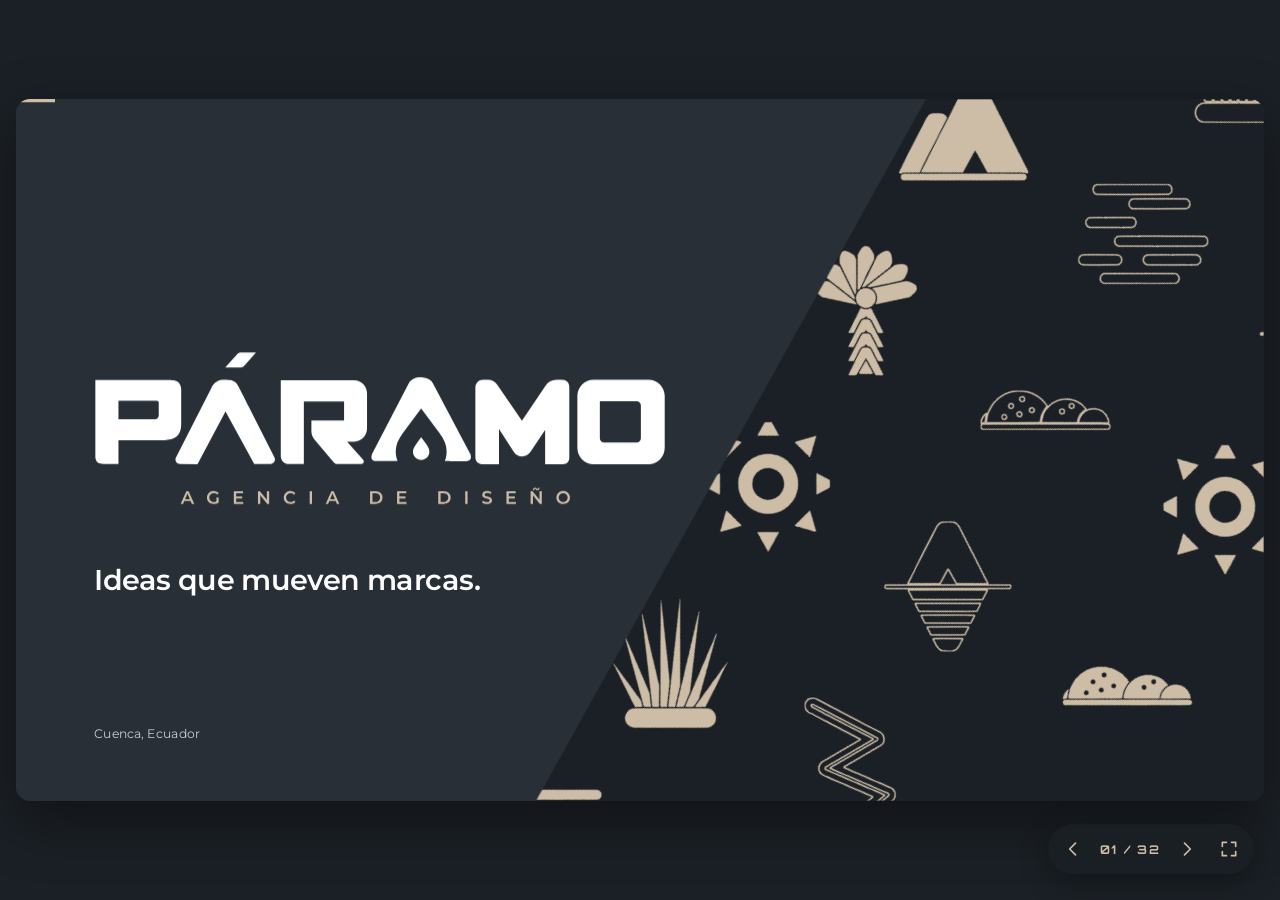
==== commit f46a8ff7: "Agrega correo y WhatsApp con íconos y ajusta textos del dossier Co-Authored-By: Claude Opus 5.5 <nor" ====
--- a/dossier/index.html
+++ b/dossier/index.html
@@ -193,9 +193,9 @@
 .s5-barra span{display:block;height:100%;background:var(--oro);transform-origin:0 50%;animation:llena 3s linear both}
 @keyframes llena{from{transform:scaleX(0)}to{transform:scaleX(1)}}
 .s5-lista{position:absolute;left:770px;top:166px;margin:0;padding:0;list-style:none}
-.s5-verbo{display:block;border:0;background:none;padding:0 12px 0 0;margin:0;cursor:pointer;text-align:left;font-family:var(--display);font-weight:900;font-size:124px;line-height:1.2;letter-spacing:-.025em;color:transparent;-webkit-text-stroke:2px rgba(205,189,166,.55);transition:color .55s var(--ease-out),-webkit-text-stroke-color .55s,transform .7s var(--ease-out)}
-.s5-verbo:hover{-webkit-text-stroke-color:var(--oro)}
-.s5-verbo[aria-pressed="true"]{color:var(--blanco);-webkit-text-stroke-color:transparent;transform:translateX(34px)}
+.s5-verbo{display:block;border:0;background:none;padding:0 12px 0 0;margin:0;cursor:pointer;text-align:left;font-family:var(--display);font-weight:900;font-size:124px;line-height:1.2;letter-spacing:-.025em;color:rgba(205,189,166,.16);transition:color .55s var(--ease-out),transform .7s var(--ease-out)}
+.s5-verbo:hover{color:rgba(205,189,166,.38)}
+.s5-verbo[aria-pressed="true"]{color:var(--blanco);transform:translateX(34px)}
 
 /* ---------- 06 equipo ---------- */
 .s6-cab{position:absolute;left:120px;top:96px;width:1300px}
@@ -472,12 +472,14 @@
 .s12-titulo{position:absolute;left:120px;top:248px;margin:0;font-weight:900;font-size:140px;line-height:.96;letter-spacing:-.035em}
 .s12-titulo .oro{color:var(--oro)}
 .s12-cierre .lead{position:absolute;left:120px;top:566px;width:900px}
-.s12-datos{position:absolute;left:120px;top:704px;width:900px;margin:0;display:grid;grid-template-columns:repeat(3,auto);justify-content:start;gap:34px 64px}
+.s12-datos{position:absolute;left:120px;top:704px;width:1240px;margin:0;display:grid;grid-template-columns:repeat(3,auto);justify-content:start;gap:34px 60px}
 .s12-datos .ancho{grid-column:1/-1}
 .s12-datos dt{font-family:var(--tecnica);font-weight:700;font-size:13px;letter-spacing:.3em;text-transform:uppercase;color:var(--oro)}
-.s12-datos dd{margin:10px 0 0;font-weight:600;font-size:26px;color:var(--blanco);overflow-wrap:anywhere}
+.s12-datos dd{margin:12px 0 0;display:flex;align-items:center;gap:14px;font-weight:600;font-size:26px;color:var(--blanco);white-space:nowrap}
+.s12-datos .ico{flex:none;width:30px;height:30px;fill:none;stroke:var(--oro);stroke-width:1.8;stroke-linecap:round;stroke-linejoin:round}
+.s12-datos .ico .lleno{fill:var(--oro);stroke:none}
+.s12-datos .ancho dd{white-space:normal;overflow-wrap:anywhere}
 .s12-datos a{color:inherit;text-decoration:underline;text-decoration-color:rgba(205,189,166,.6);text-underline-offset:6px;text-decoration-thickness:2px}
-.s12-datos .pendiente{display:inline-block;padding:6px 16px;border:2px dashed rgba(205,189,166,.65);border-radius:10px;color:var(--oro);font-size:20px}
 .s12-paisaje{position:absolute;inset:0;pointer-events:none}
 .s12-paisaje .planta{position:absolute;bottom:-8px;transform-origin:50% 100%;animation:mece 7s ease-in-out infinite alternate}
 .s12-paisaje .planta:nth-child(2n){animation-duration:8.5s;animation-direction:alternate-reverse}
@@ -519,7 +521,7 @@
         </div>
         <div class="s1-logo"><svg class="lockup" viewBox="0 0 1796 483.9" role="img" aria-label="Páramo, agencia de diseño"><defs><clipPath id="clip-letras"><rect x="-40" y="-300" width="1880" height="692.1"/></clipPath></defs><g clip-path="url(#clip-letras)"><g class="ltr" style="--i:0"><path d="M 191.4 213.3 L 76.8 213.3 L 76.8 155.1 L 197.4 155.1 C 200.6 155.1 203.2 157.6 203.2 160.8 L 203.2 201.6 C 203.2 208.1 197.9 213.3 191.4 213.3 M 253.4 91.7 C 253.4 91.7 244.4 90.2 231.4 90.2 C 218.3 90.2 4.2 90.1 4.2 90.1 L 4.2 331.3 C 4.2 331.3 4 345.1 13.5 350.5 C 23 356 76.8 353.9 76.8 353.9 L 76.8 279.4 L 197.1 279.3 L 223.8 279.3 C 223.8 279.3 246.9 278.2 258.4 268.7 C 264.5 263.6 273.8 254 273.8 229.3 L 273.8 118.8 C 273.8 118.8 273.4 95.5 253.4 91.7"/></g><g class="ltr" style="--i:1"><path d="M 269.5 354.1 C 259.2 354 252.6 343.2 257.3 334 L 369.4 113.5 C 369.4 113.5 379.4 89.9 405.2 89.7 C 412.5 89.7 420.3 90.2 425.4 90.6 C 434.6 91.3 443.4 95.5 448.9 102.9 C 449.4 103.6 449.9 104.3 450.4 105 C 458.1 117.3 484.8 171.9 484.8 171.9 L 566.7 333.9 C 571.3 343.1 564.6 353.9 554.3 353.9 L 503.1 353.9 L 412.9 189 L 324.9 354.5 Z M 269.5 354.1"/><path d="M 412 50.9 L 449.5 9.8 C 452.4 6.1 456.9 4 461.6 4 L 508.7 4 L 472.6 45 C 469.6 48.7 465.1 50.9 460.3 50.9 Z M 412 50.9"/></g><g class="ltr" style="--i:2"><path d="M 586.4 329.4 L 586.4 90.8 L 816.1 90.8 C 838.8 90.8 857.3 109.2 857.3 132 L 857.3 242.8 C 857.3 265.1 839.4 283.4 817.1 284 L 794.7 284.5 L 845.1 340.8 C 849.8 346 846.1 354.3 839.1 354.3 L 766.6 354.3 C 760.9 354.3 755.4 351.8 751.7 347.4 L 692.1 277.1 C 685.8 269.7 682.4 260.4 682.5 250.8 L 682.6 217.7 L 785.2 217.7 L 785.2 157.5 L 658.9 157.5 L 658.9 353.9 L 611.3 354.2 C 597.6 354.2 586.4 343.1 586.4 329.4"/></g><g class="ltr" style="--i:3"><path d="M 1027.9 180.5 L 1027.1 179.5 L 970 256.8 C 963.9 265.1 959 273.2 955 281.6 L 954.7 282.2 L 954.5 282.8 C 949.8 293.3 947.5 304.4 947.5 315.4 C 947.5 315.9 947.5 316.5 947.5 317 C 947.5 317.1 947.5 317.3 947.5 317.4 C 947.5 317.9 947.6 318.5 947.6 319 C 947.6 319.6 947.6 320.1 947.7 320.7 C 947.7 320.8 947.7 321 947.7 321.1 C 947.7 321.6 947.8 322.1 947.8 322.6 C 947.9 323.8 948.1 325 948.2 326.2 C 948.2 326.2 948.2 326.2 948.3 326.3 C 948.4 327.4 948.6 328.6 948.8 329.8 C 949.8 335 951.2 340.1 953.2 345 L 940.7 345 L 887.5 345 C 878.9 345 871.1 341.6 871.1 333.5 C 871.1 329.8 871.5 325.7 873.4 322.2 L 987.6 101.7 C 997.4 82.8 1022 78.3 1041.4 83.7 C 1050.3 86.2 1059.3 91.3 1064 100.1 L 1181.5 323 C 1183.5 326.8 1183.8 331.5 1183.3 335.2 C 1182.6 340.2 1178.2 343.1 1173.8 344.3 L 1166.4 345.1 L 1117.7 345.1 L 1117.7 345 L 1101.5 345 C 1104.1 338.5 1105.8 331.7 1106.6 324.7 C 1107.4 318 1107.3 311 1106.3 304.2 C 1106.3 303.9 1106.2 303.7 1106.2 303.5 C 1106 302.3 1105.8 301.1 1105.6 299.9 C 1105.4 299.2 1105.3 298.5 1105.1 297.8 C 1105 297.2 1104.9 296.6 1104.7 296 C 1104.7 295.8 1104.6 295.7 1104.6 295.5 C 1104.2 293.9 1103.7 292.4 1103.3 290.9 C 1102.3 288 1101.3 285.2 1100 282.4 L 1099.7 281.6 L 1099.3 280.8 C 1095.8 273.6 1091.8 266.9 1086.8 259.9 C 1086.6 259.6 1086.3 259.2 1086 258.8 C 1085.7 258.4 1085.4 258 1085.1 257.6 C 1085 257.4 1084.8 257.1 1084.6 256.9 L 1029 182.1 L 1029 182.1"/><path d="M 948.8 329.8 C 948.6 328.6 948.4 327.4 948.3 326.3 C 948.4 327.4 948.6 328.6 948.8 329.8"/><path d="M 1085.1 257.6 C 1085 257.4 1084.8 257.1 1084.6 256.9 L 1029 182.1 L 1084.6 256.9 C 1084.8 257.1 1085 257.4 1085.1 257.6"/><path d="M 1106.6 324.7 L 1106.6 324.7 C 1107.4 317.9 1107.3 311 1106.3 304.2 C 1107.3 311 1107.4 318 1106.6 324.7"/><path d="M 1050.6 304.3 C 1055.7 315.7 1052.6 327.9 1043.6 335.3 C 1034.5 342.9 1021 343.1 1011.9 336 C 1002.2 328.6 998.8 316 1003.9 304.7 C 1006.6 299 1009.8 293.9 1013.5 288.9 L 1027.2 270.3 L 1041.3 289.2 C 1044.8 294 1047.9 298.7 1050.6 304.3"/></g><g class="ltr" style="--i:4"><path d="M 1218.1 354.5 C 1206.7 354.5 1197.4 345.2 1197.4 333.8 L 1197.4 113.7 C 1197.4 100.4 1208.2 89.6 1221.5 89.6 L 1237 89.6 C 1248.4 89.6 1259.1 95.3 1265.6 104.7 L 1343.7 218.2 L 1418.3 107.4 C 1425.8 96.3 1438.4 89.6 1451.8 89.6 L 1471.1 89.6 C 1482.8 89.6 1492.4 99.2 1492.4 110.9 L 1492.4 336 C 1492.4 346.3 1484 354.7 1473.6 354.7 L 1416.5 354.7 L 1416.5 247 L 1370.2 316.6 C 1364.4 325.2 1354.7 330.4 1344.4 330.4 C 1333.9 330.4 1324 325 1318.3 316.2 L 1271.6 243.9 L 1271.6 354.6 Z M 1218.1 354.5"/></g><g class="ltr" style="--i:5"><path d="M 1717.1 272.9 C 1717.1 280.3 1711.2 286.2 1703.8 286.2 L 1601.6 286.2 C 1594.3 286.2 1588.3 280.3 1588.3 272.9 L 1588.3 156.7 L 1703.8 156.7 C 1711.2 156.7 1717.1 162.7 1717.1 170 Z M 1741.1 89.6 L 1568.6 89.6 C 1540.5 89.6 1517.7 112.5 1517.7 140.6 L 1517.7 303.8 C 1517.7 331.9 1540.5 354.7 1568.6 354.7 L 1741.1 354.7 C 1769.2 354.7 1792 331.9 1792 303.8 L 1792 140.6 C 1792 112.5 1769.2 89.6 1741.1 89.6"/></g></g><g class="tag"><path d="M 286 464.4 L 293.5 447 L 300.9 464.4 Z M 289.9 439.7 L 272.1 479.3 L 279.6 479.3 L 283.5 470.1 L 303.3 470.1 L 307.3 479.3 L 315 479.3 L 297.1 439.7 Z M 289.9 439.7 M 366 449.5 C 367.3 448.2 368.8 447.3 370.6 446.6 C 372.3 445.9 374.2 445.6 376.4 445.6 C 378.5 445.6 380.5 445.9 382.3 446.7 C 384.1 447.4 385.7 448.5 387.3 450.1 L 391.9 445.6 C 390.1 443.4 387.8 441.8 385.1 440.8 C 382.4 439.7 379.4 439.1 376.1 439.1 C 372.9 439.1 370 439.6 367.4 440.6 C 364.9 441.6 362.6 443 360.7 444.9 C 358.7 446.7 357.2 448.9 356.2 451.3 C 355.1 453.8 354.6 456.5 354.6 459.5 C 354.6 462.5 355.1 465.2 356.2 467.6 C 357.2 470.1 358.7 472.2 360.6 474.1 C 362.6 475.9 364.8 477.4 367.4 478.4 C 370 479.4 372.8 479.9 375.9 479.9 C 378.7 479.9 381.5 479.4 384.2 478.6 C 386.9 477.7 389.3 476.5 391.4 474.8 L 391.4 459.1 L 384.4 459.1 L 384.4 471.3 C 383.6 471.8 382.8 472.2 382 472.5 C 380.2 473.1 378.3 473.4 376.3 473.4 C 374.2 473.4 372.3 473.1 370.5 472.4 C 368.8 471.7 367.3 470.7 366 469.5 C 364.7 468.3 363.7 466.8 363 465.1 C 362.3 463.3 361.9 461.5 361.9 459.5 C 361.9 457.4 362.3 455.6 363 453.9 C 363.7 452.2 364.7 450.7 366 449.5 M 446.4 462.2 L 465.5 462.2 L 465.5 456.1 L 446.4 456.1 L 446.4 445.9 L 467.9 445.9 L 467.9 439.7 L 439 439.7 L 439 479.3 L 468.7 479.3 L 468.7 473.1 L 446.4 473.1 Z M 446.4 462.2 M 542.7 466.5 L 520.9 439.7 L 514.8 439.7 L 514.8 479.3 L 522.1 479.3 L 522.1 452.4 L 543.9 479.3 L 550 479.3 L 550 439.7 L 542.7 439.7 Z M 542.7 466.5 M 607.2 449.5 C 608.4 448.2 609.9 447.3 611.6 446.6 C 613.3 445.9 615.2 445.6 617.3 445.6 C 619.3 445.6 621.2 446 623 446.7 C 624.8 447.5 626.4 448.7 627.9 450.2 L 632.6 445.7 C 630.8 443.5 628.5 441.9 625.9 440.8 C 623.2 439.7 620.2 439.1 617 439.1 C 613.9 439.1 611.1 439.6 608.5 440.6 C 606 441.6 603.7 443 601.8 444.9 C 599.9 446.7 598.4 448.9 597.3 451.3 C 596.3 453.8 595.8 456.5 595.8 459.5 C 595.8 462.5 596.3 465.2 597.3 467.6 C 598.4 470.1 599.9 472.2 601.8 474.1 C 603.7 475.9 605.9 477.4 608.5 478.4 C 611 479.4 613.9 479.9 616.9 479.9 C 620.2 479.9 623.2 479.3 625.9 478.1 C 628.5 477 630.8 475.4 632.6 473.2 L 627.9 468.7 C 626.4 470.3 624.8 471.5 623 472.2 C 621.2 473 619.3 473.4 617.3 473.4 C 615.2 473.4 613.3 473.1 611.6 472.4 C 609.9 471.7 608.4 470.7 607.2 469.5 C 605.9 468.3 604.9 466.8 604.2 465.1 C 603.5 463.4 603.1 461.5 603.1 459.5 C 603.1 457.4 603.5 455.6 604.2 453.9 C 604.9 452.2 605.9 450.7 607.2 449.5 M 677.1 479.3 L 684.5 479.3 L 684.5 439.7 L 677.1 439.7 Z M 677.1 479.3 M 741.4 464.4 L 748.9 447 L 756.3 464.4 Z M 745.3 439.7 L 727.5 479.3 L 735 479.3 L 738.9 470.1 L 758.8 470.1 L 762.7 479.3 L 770.4 479.3 L 752.6 439.7 Z M 745.3 439.7 M 896.7 466.6 C 895.4 468.7 893.7 470.2 891.6 471.4 C 889.4 472.5 886.8 473.1 883.8 473.1 L 874.3 473.1 L 874.3 445.9 L 883.8 445.9 C 886.8 445.9 889.4 446.5 891.6 447.6 C 893.7 448.7 895.4 450.3 896.7 452.3 C 897.9 454.3 898.5 456.7 898.5 459.5 C 898.5 462.2 897.9 464.6 896.7 466.6 M 895.5 442.1 C 892.3 440.5 888.5 439.7 884.3 439.7 L 866.9 439.7 L 866.9 479.3 L 884.3 479.3 C 888.5 479.3 892.3 478.5 895.5 476.8 C 898.8 475.2 901.3 472.9 903.1 469.9 C 904.9 466.9 905.9 463.4 905.9 459.5 C 905.9 455.5 904.9 452 903.1 449.1 C 901.3 446.1 898.8 443.8 895.5 442.1 M 958.9 462.2 L 978.1 462.2 L 978.1 456.1 L 958.9 456.1 L 958.9 445.9 L 980.5 445.9 L 980.5 439.7 L 951.6 439.7 L 951.6 479.3 L 981.3 479.3 L 981.3 473.1 L 958.9 473.1 Z M 958.9 462.2 M 1110.7 466.6 C 1109.4 468.7 1107.8 470.2 1105.6 471.4 C 1103.4 472.5 1100.8 473.1 1097.9 473.1 L 1088.3 473.1 L 1088.3 445.9 L 1097.9 445.9 C 1100.8 445.9 1103.4 446.5 1105.6 447.6 C 1107.8 448.7 1109.4 450.3 1110.7 452.3 C 1111.9 454.3 1112.5 456.7 1112.5 459.5 C 1112.5 462.2 1111.9 464.6 1110.7 466.6 M 1109.5 442.1 C 1106.3 440.5 1102.5 439.7 1098.3 439.7 L 1080.9 439.7 L 1080.9 479.3 L 1098.3 479.3 C 1102.5 479.3 1106.3 478.5 1109.5 476.8 C 1112.8 475.2 1115.3 472.9 1117.1 469.9 C 1119 466.9 1119.9 463.4 1119.9 459.5 C 1119.9 455.5 1119 452 1117.1 449.1 C 1115.3 446.1 1112.8 443.8 1109.5 442.1 M 1165.6 479.3 L 1172.9 479.3 L 1172.9 439.7 L 1165.6 439.7 Z M 1165.6 479.3 M 1245.2 459.7 C 1243.8 458.9 1242.3 458.3 1240.6 457.8 C 1239 457.2 1237.3 456.8 1235.6 456.4 C 1233.9 456 1232.4 455.7 1231 455.2 C 1229.6 454.8 1228.5 454.2 1227.6 453.5 C 1226.8 452.8 1226.4 451.8 1226.4 450.6 C 1226.4 449.6 1226.7 448.7 1227.2 447.9 C 1227.8 447.1 1228.8 446.4 1230 446 C 1231.3 445.5 1233 445.2 1235 445.2 C 1236.7 445.2 1238.5 445.5 1240.4 446 C 1242.3 446.5 1244.1 447.3 1245.9 448.3 L 1248.2 442.6 C 1246.5 441.5 1244.4 440.6 1242.1 440 C 1239.7 439.4 1237.4 439.1 1235 439.1 C 1231.4 439.1 1228.4 439.6 1226.1 440.7 C 1223.7 441.8 1221.9 443.2 1220.8 445 C 1219.6 446.8 1219.1 448.8 1219.1 450.9 C 1219.1 453.1 1219.5 454.8 1220.3 456.1 C 1221.2 457.5 1222.3 458.6 1223.7 459.4 C 1225.1 460.2 1226.6 460.9 1228.3 461.4 C 1230 461.9 1231.7 462.4 1233.4 462.7 C 1235 463.1 1236.6 463.5 1237.9 463.9 C 1239.3 464.4 1240.4 464.9 1241.3 465.7 C 1242.2 466.4 1242.6 467.4 1242.6 468.6 C 1242.6 469.6 1242.3 470.4 1241.7 471.2 C 1241.1 472 1240.1 472.6 1238.9 473.1 C 1237.6 473.5 1235.9 473.7 1233.8 473.7 C 1231.4 473.7 1229 473.3 1226.6 472.5 C 1224.3 471.7 1222.3 470.6 1220.8 469.4 L 1218.2 475.1 C 1219.9 476.5 1222.2 477.6 1225 478.5 C 1227.8 479.4 1230.7 479.9 1233.8 479.9 C 1237.5 479.9 1240.5 479.3 1242.8 478.2 C 1245.2 477.2 1247 475.7 1248.1 473.9 C 1249.3 472.2 1249.9 470.2 1249.9 468.1 C 1249.9 466 1249.4 464.3 1248.6 463 C 1247.7 461.6 1246.6 460.5 1245.2 459.7 M 1302.4 462.2 L 1321.5 462.2 L 1321.5 456.1 L 1302.4 456.1 L 1302.4 445.9 L 1324 445.9 L 1324 439.7 L 1295.1 439.7 L 1295.1 479.3 L 1324.8 479.3 L 1324.8 473.1 L 1302.4 473.1 Z M 1302.4 462.2 M 1382.4 433.8 C 1382.9 433.1 1383.6 432.7 1384.4 432.7 C 1385.1 432.7 1385.7 432.9 1386.3 433.3 C 1386.8 433.8 1387.4 434.2 1388.1 434.7 C 1388.7 435.2 1389.4 435.7 1390.2 436.1 C 1391 436.5 1391.9 436.7 1392.9 436.7 C 1394.9 436.7 1396.4 436 1397.5 434.4 C 1398.6 432.9 1399.2 431 1399.2 428.8 L 1395.2 428.8 C 1395.2 429.7 1394.9 430.5 1394.5 431.2 C 1394 431.9 1393.4 432.3 1392.6 432.3 C 1391.9 432.3 1391.3 432.1 1390.7 431.7 C 1390.1 431.3 1389.5 430.8 1388.9 430.3 C 1388.2 429.8 1387.5 429.3 1386.7 428.9 C 1385.9 428.5 1385 428.3 1384 428.3 C 1382 428.3 1380.5 429.1 1379.3 430.6 C 1378.2 432.1 1377.6 434 1377.6 436.3 L 1381.6 436.3 C 1381.7 435.4 1381.9 434.5 1382.4 433.8 M 1398.8 466.5 L 1376.9 439.7 L 1370.9 439.7 L 1370.9 479.3 L 1378.2 479.3 L 1378.2 452.4 L 1400 479.3 L 1406 479.3 L 1406 439.7 L 1398.8 439.7 Z M 1398.8 466.5 M 1486 465.1 C 1485.3 466.8 1484.3 468.3 1483.1 469.5 C 1481.9 470.7 1480.4 471.7 1478.7 472.4 C 1477 473.1 1475.2 473.4 1473.2 473.4 C 1471.2 473.4 1469.3 473.1 1467.6 472.4 C 1465.9 471.7 1464.4 470.7 1463.2 469.5 C 1461.9 468.2 1461 466.7 1460.2 465 C 1459.5 463.3 1459.2 461.5 1459.2 459.5 C 1459.2 457.4 1459.5 455.6 1460.2 453.9 C 1461 452.2 1461.9 450.8 1463.2 449.5 C 1464.4 448.2 1465.9 447.3 1467.6 446.6 C 1469.3 445.9 1471.2 445.6 1473.2 445.6 C 1475.2 445.6 1477 445.9 1478.7 446.6 C 1480.4 447.3 1481.9 448.2 1483.1 449.5 C 1484.4 450.7 1485.4 452.2 1486 453.9 C 1486.7 455.6 1487.1 457.4 1487.1 459.5 C 1487.1 461.5 1486.7 463.4 1486 465.1 M 1492.9 451.3 C 1491.8 448.8 1490.4 446.7 1488.5 444.9 C 1486.5 443 1484.3 441.6 1481.7 440.6 C 1479.1 439.6 1476.3 439.1 1473.2 439.1 C 1470.1 439.1 1467.3 439.6 1464.7 440.6 C 1462 441.7 1459.8 443.1 1457.9 444.9 C 1455.9 446.7 1454.4 448.9 1453.4 451.4 C 1452.3 453.8 1451.8 456.5 1451.8 459.5 C 1451.8 462.4 1452.3 465.1 1453.4 467.5 C 1454.4 470 1455.9 472.2 1457.9 474 C 1459.8 475.9 1462.1 477.3 1464.7 478.3 C 1467.3 479.3 1470.1 479.9 1473.2 479.9 C 1476.3 479.9 1479.1 479.4 1481.7 478.4 C 1484.3 477.4 1486.5 475.9 1488.5 474.1 C 1490.4 472.2 1491.8 470.1 1492.9 467.6 C 1493.9 465.1 1494.5 462.4 1494.5 459.5 C 1494.5 456.5 1493.9 453.8 1492.9 451.3"/></g></svg></div>
         <p class="s1-lema" data-a="up" style="--d:1s">Ideas que mueven marcas.</p>
-        <div class="s1-pie" data-a="fade" style="--d:1.25s"><span class="tec">Dossier 2026</span><span>Cuenca, Ecuador</span></div>
+        <div class="s1-pie" data-a="fade" style="--d:1.25s"><span>Cuenca, Ecuador</span></div>
       </section>
 
       <!-- 02 · ORIGEN -->
@@ -530,7 +532,7 @@
           <h2 class="h-mega">
             <span class="ln" style="--d:.3s"><span>En el páramo</span></span>
             <span class="ln" style="--d:.4s"><span>nace el agua.</span></span>
-            <span class="ln resalte" style="--d:.62s"><span>Ahí empieza todo.</span></span>
+            <span class="ln resalte" style="--d:.62s"><span>Aquí empieza todo.</span></span>
           </h2>
           <p class="lead" data-a="up" style="--d:1.05s">Así trabajamos: partimos del origen de cada marca, su historia, su gente y lo que necesita, para que crezca y llegue lejos.</p>
         </div>
@@ -1059,9 +1061,9 @@
         <p class="lead" data-a="up" style="--d:.7s">Toda marca empieza en algún lugar. Empecemos con una primera reunión.</p>
         <dl class="s12-datos" data-a="up" style="--d:.9s">
           <div class="ancho"><dt>Web</dt><dd><a href="https://scuba-pollen-86536218.figma.site" target="_blank" rel="noopener">scuba-pollen-86536218.figma.site</a></dd></div>
-          <div><dt>Ciudad</dt><dd>Cuenca, Ecuador</dd></div>
-          <div><dt>Correo</dt><dd><span class="pendiente">Por completar</span></dd></div>
-          <div><dt>WhatsApp</dt><dd><span class="pendiente">Por completar</span></dd></div>
+          <div><dt>Ciudad</dt><dd><svg class="ico" viewBox="0 0 24 24" aria-hidden="true" focusable="false"><path d="M12 21s-6.5-5.8-6.5-11.2a6.5 6.5 0 0 1 13 0C18.5 15.2 12 21 12 21Z"/><circle cx="12" cy="9.8" r="2.4"/></svg><span>Cuenca, Ecuador</span></dd></div>
+          <div><dt>Correo</dt><dd><svg class="ico" viewBox="0 0 24 24" aria-hidden="true" focusable="false"><rect x="3" y="5.5" width="18" height="13" rx="2.6"/><path d="m4 7.5 8 6 8-6"/></svg><a href="mailto:paramo.agencia@gmail.com">paramo.agencia@gmail.com</a></dd></div>
+          <div><dt>WhatsApp</dt><dd><svg class="ico" viewBox="0 0 24 24" aria-hidden="true" focusable="false"><path d="M5.5 4.5h13a2.5 2.5 0 0 1 2.5 2.5v8a2.5 2.5 0 0 1-2.5 2.5H11l-4.5 3.5v-3.5h-1A2.5 2.5 0 0 1 3 15V7a2.5 2.5 0 0 1 2.5-2.5Z"/><circle cx="8.3" cy="11" r=".9" class="lleno"/><circle cx="12" cy="11" r=".9" class="lleno"/><circle cx="15.7" cy="11" r=".9" class="lleno"/></svg><a href="https://wa.me/593979111317" target="_blank" rel="noopener" aria-label="Escribir por WhatsApp al 097 911 1317">097 911 1317</a></dd></div>
         </dl>
       </section>
     </main>
